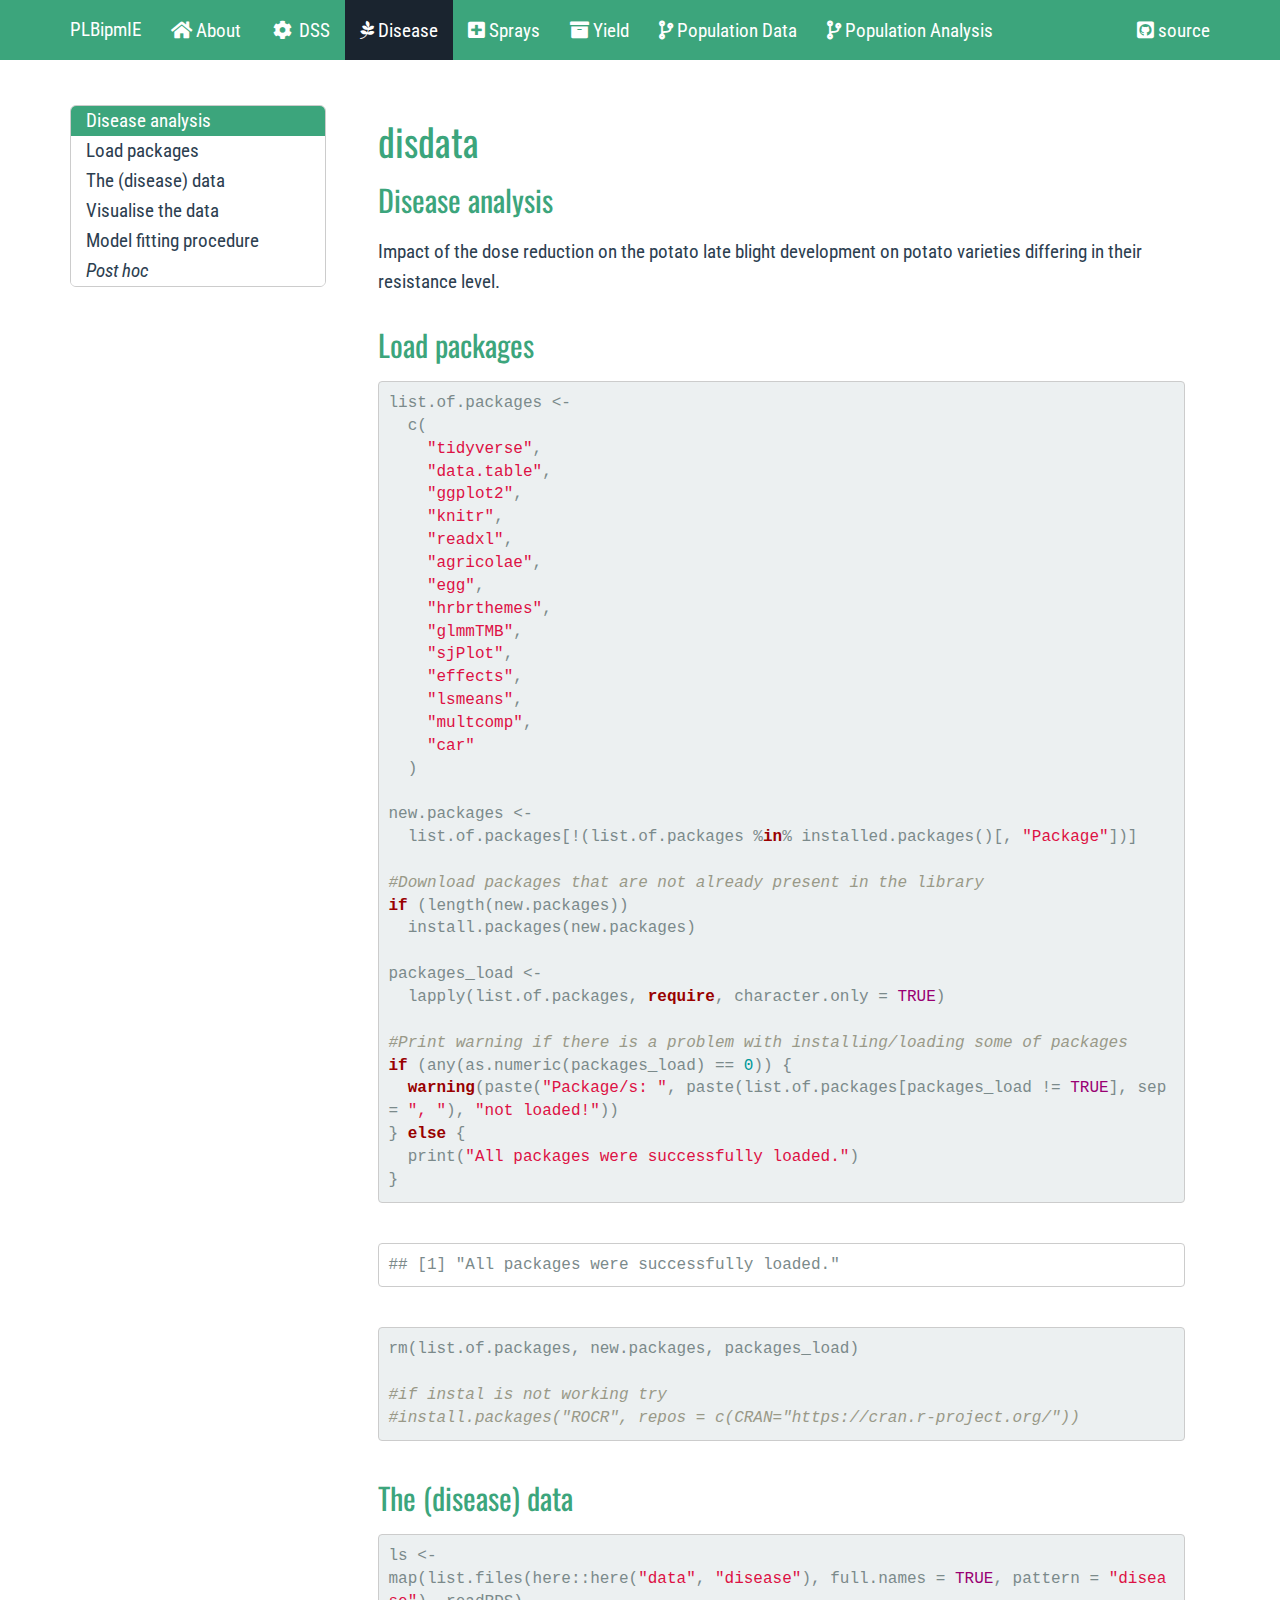
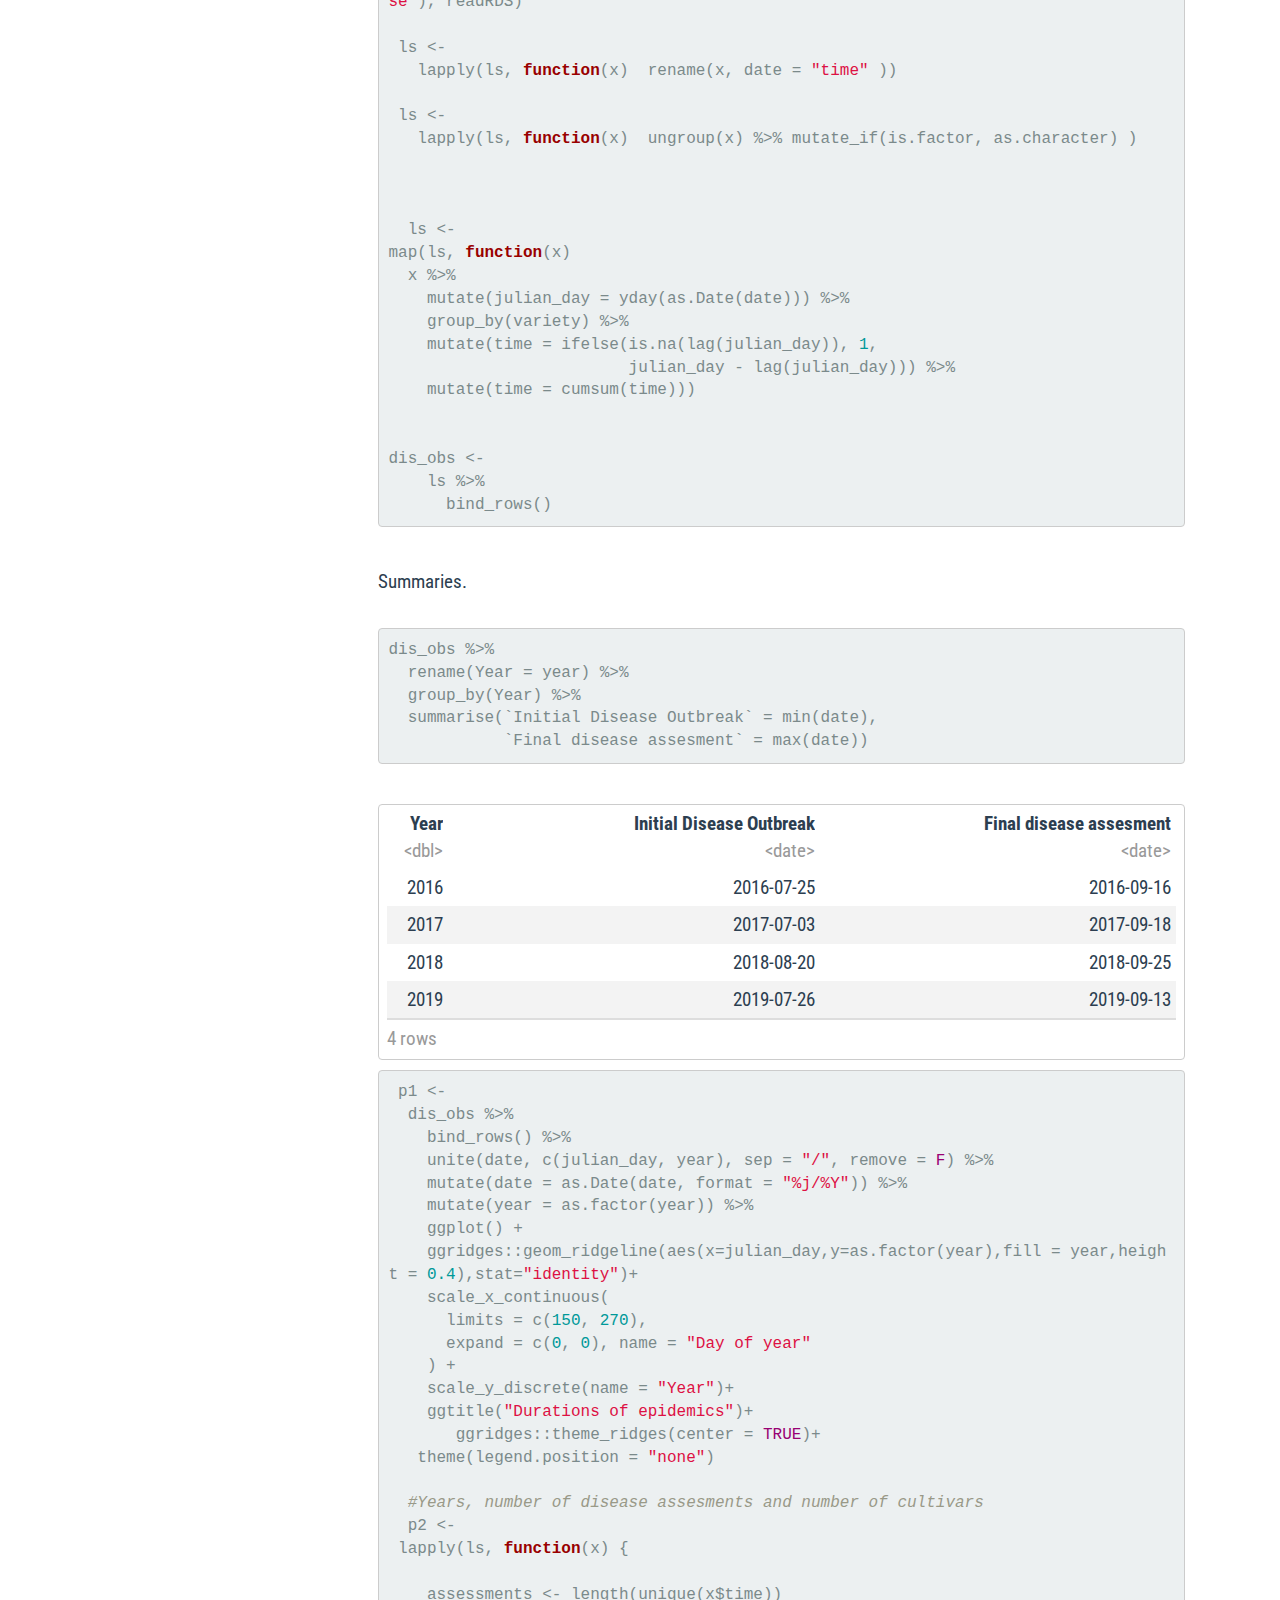
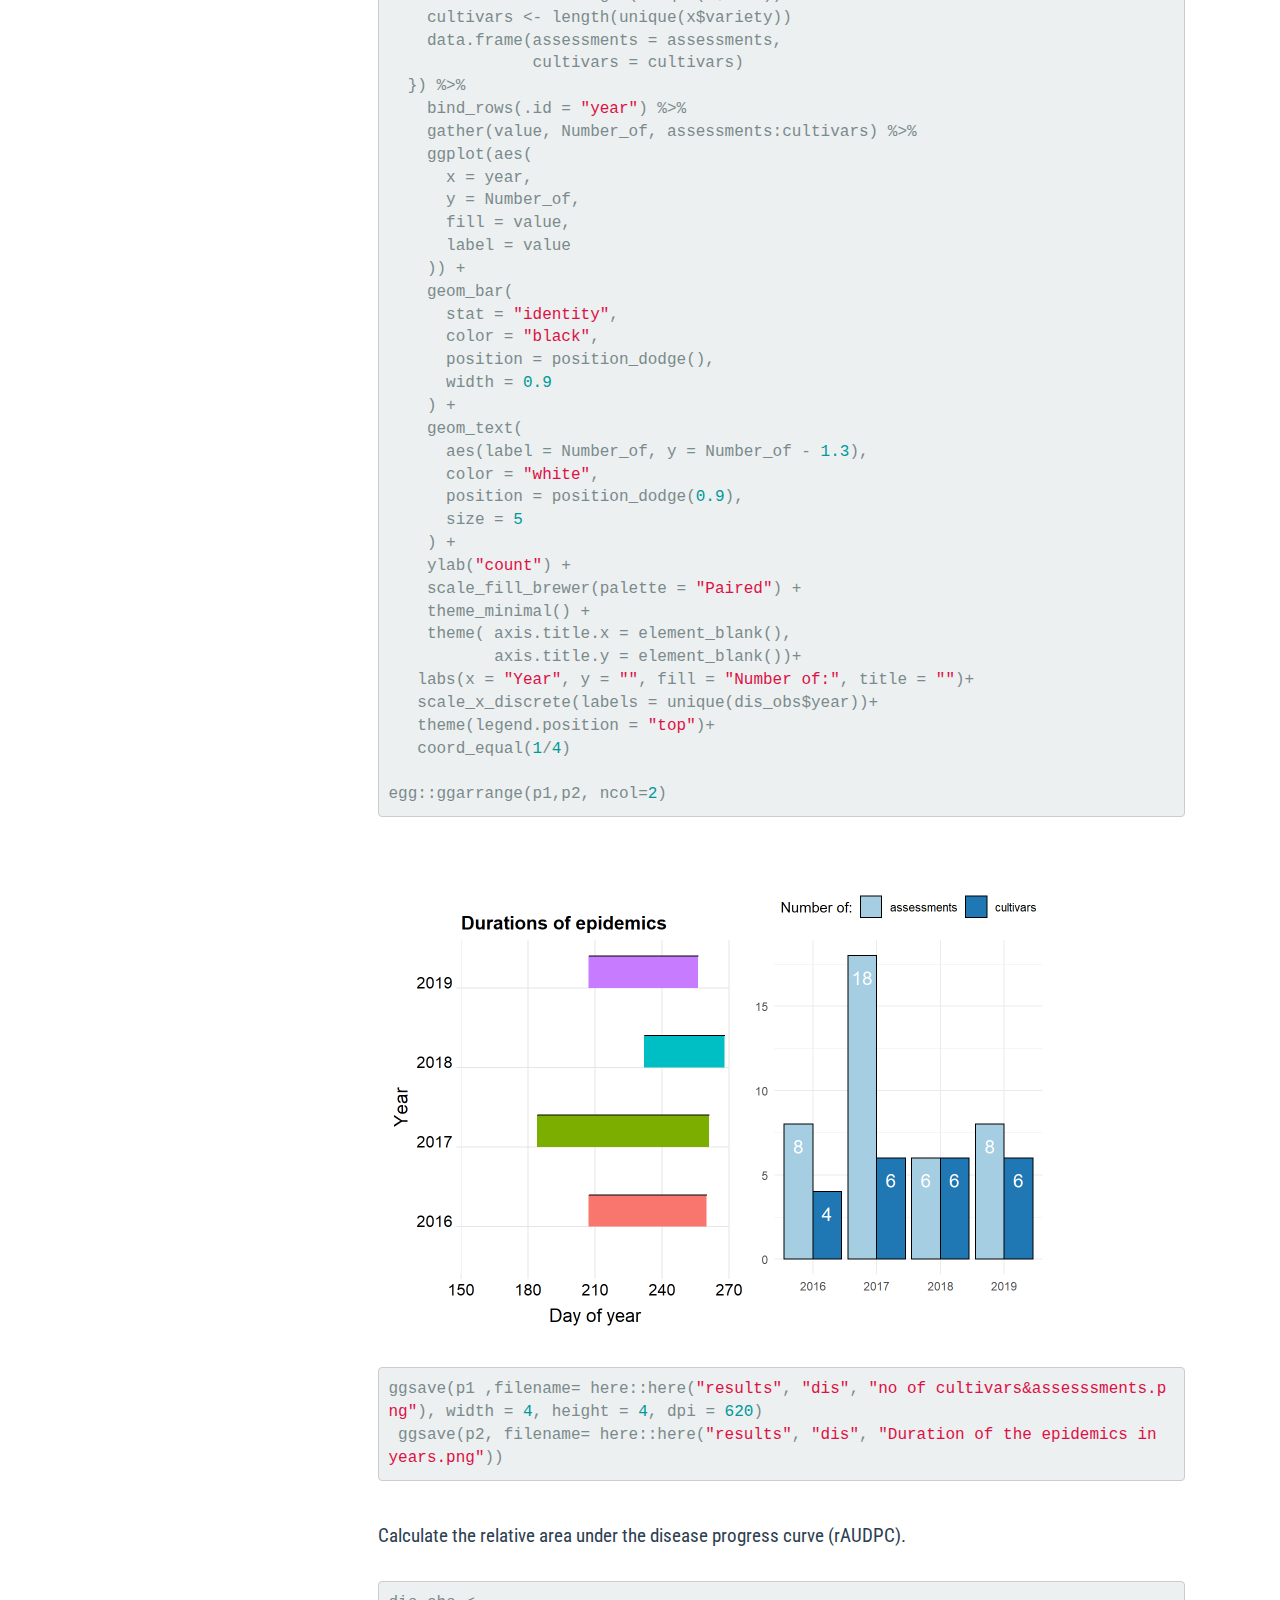
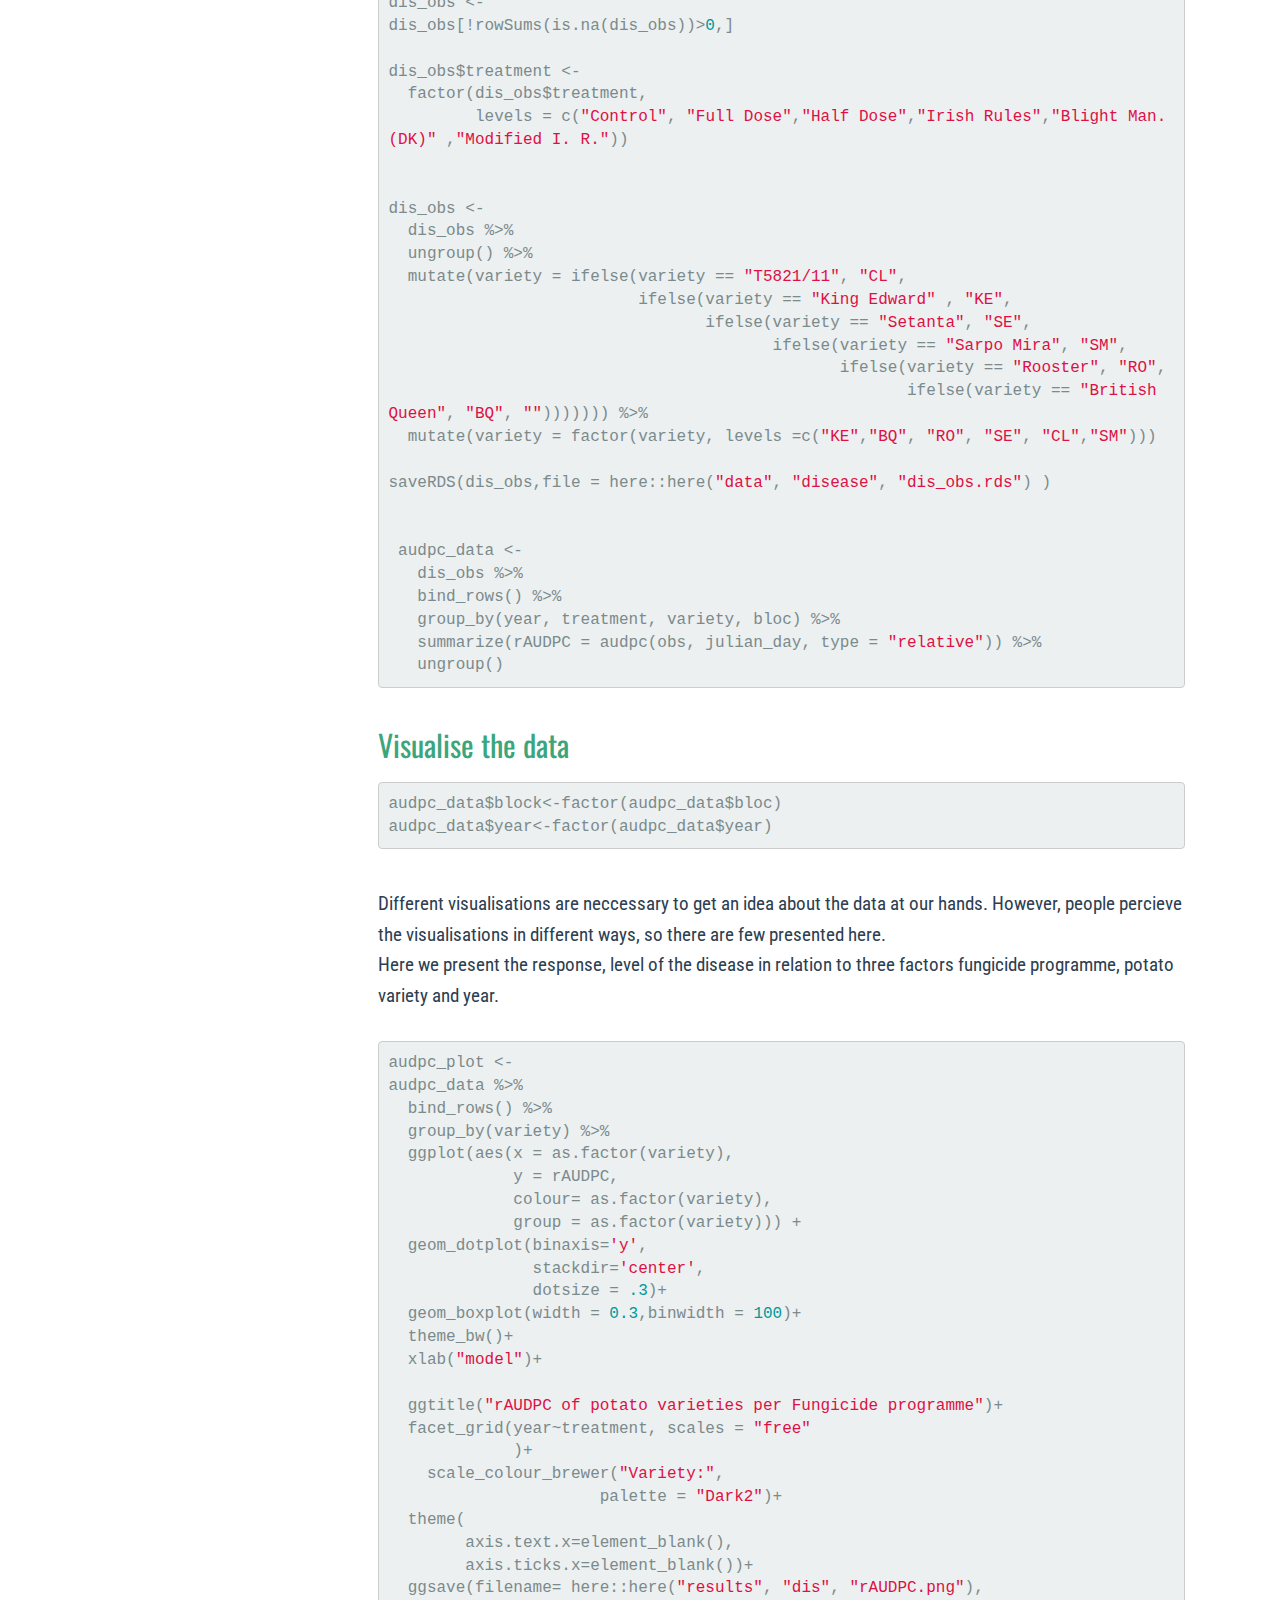
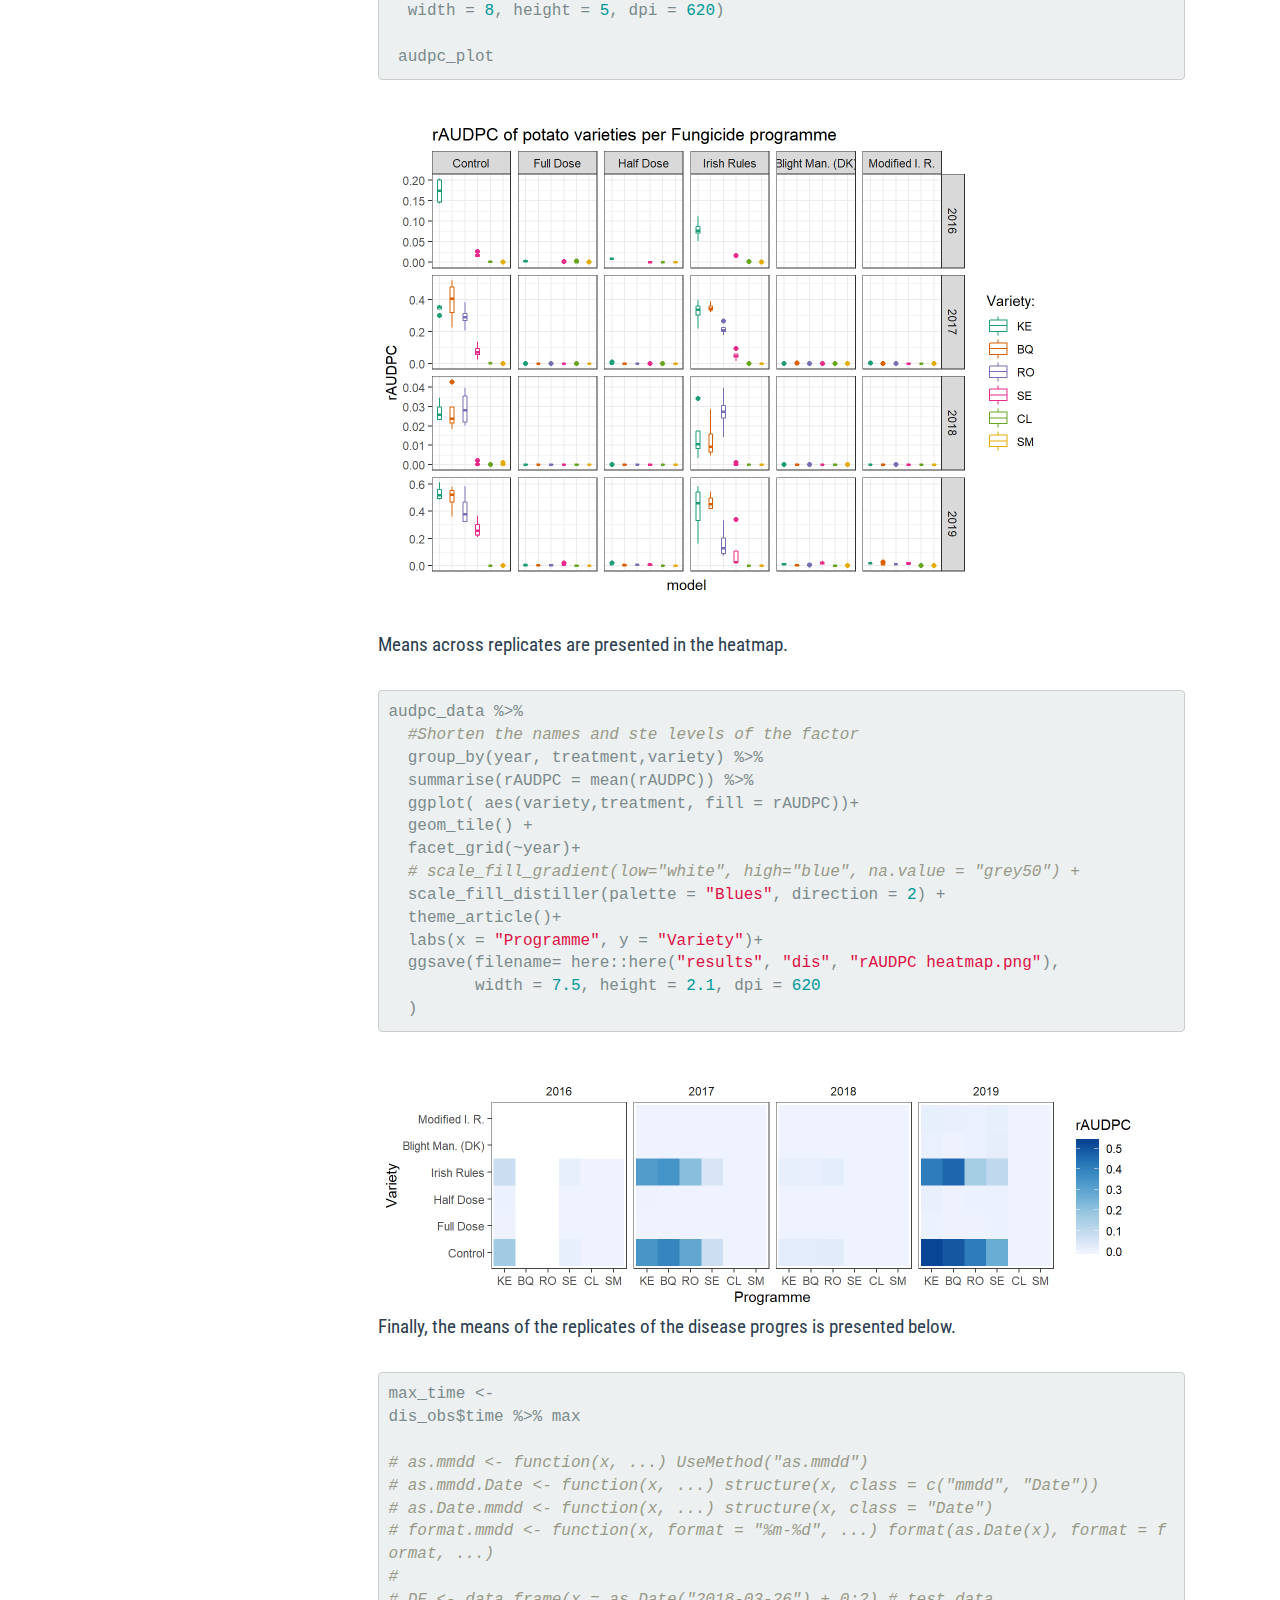
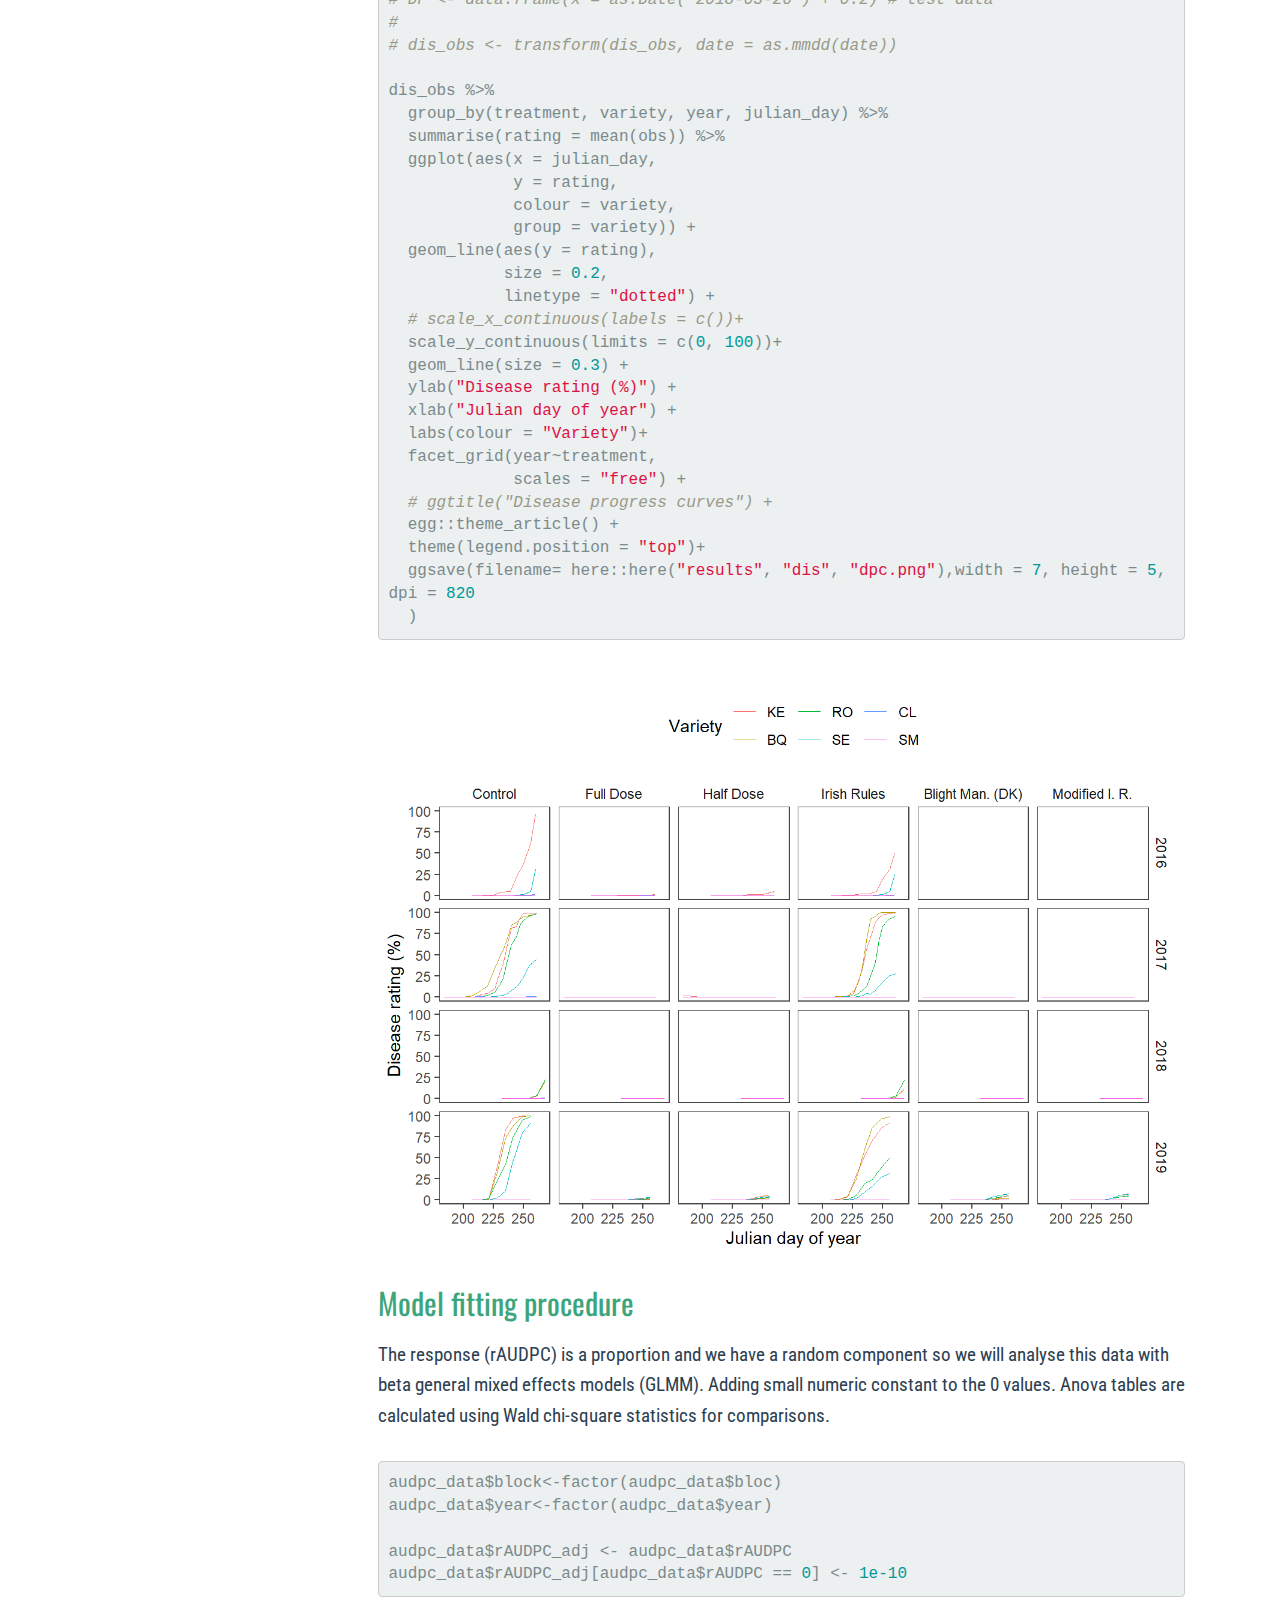
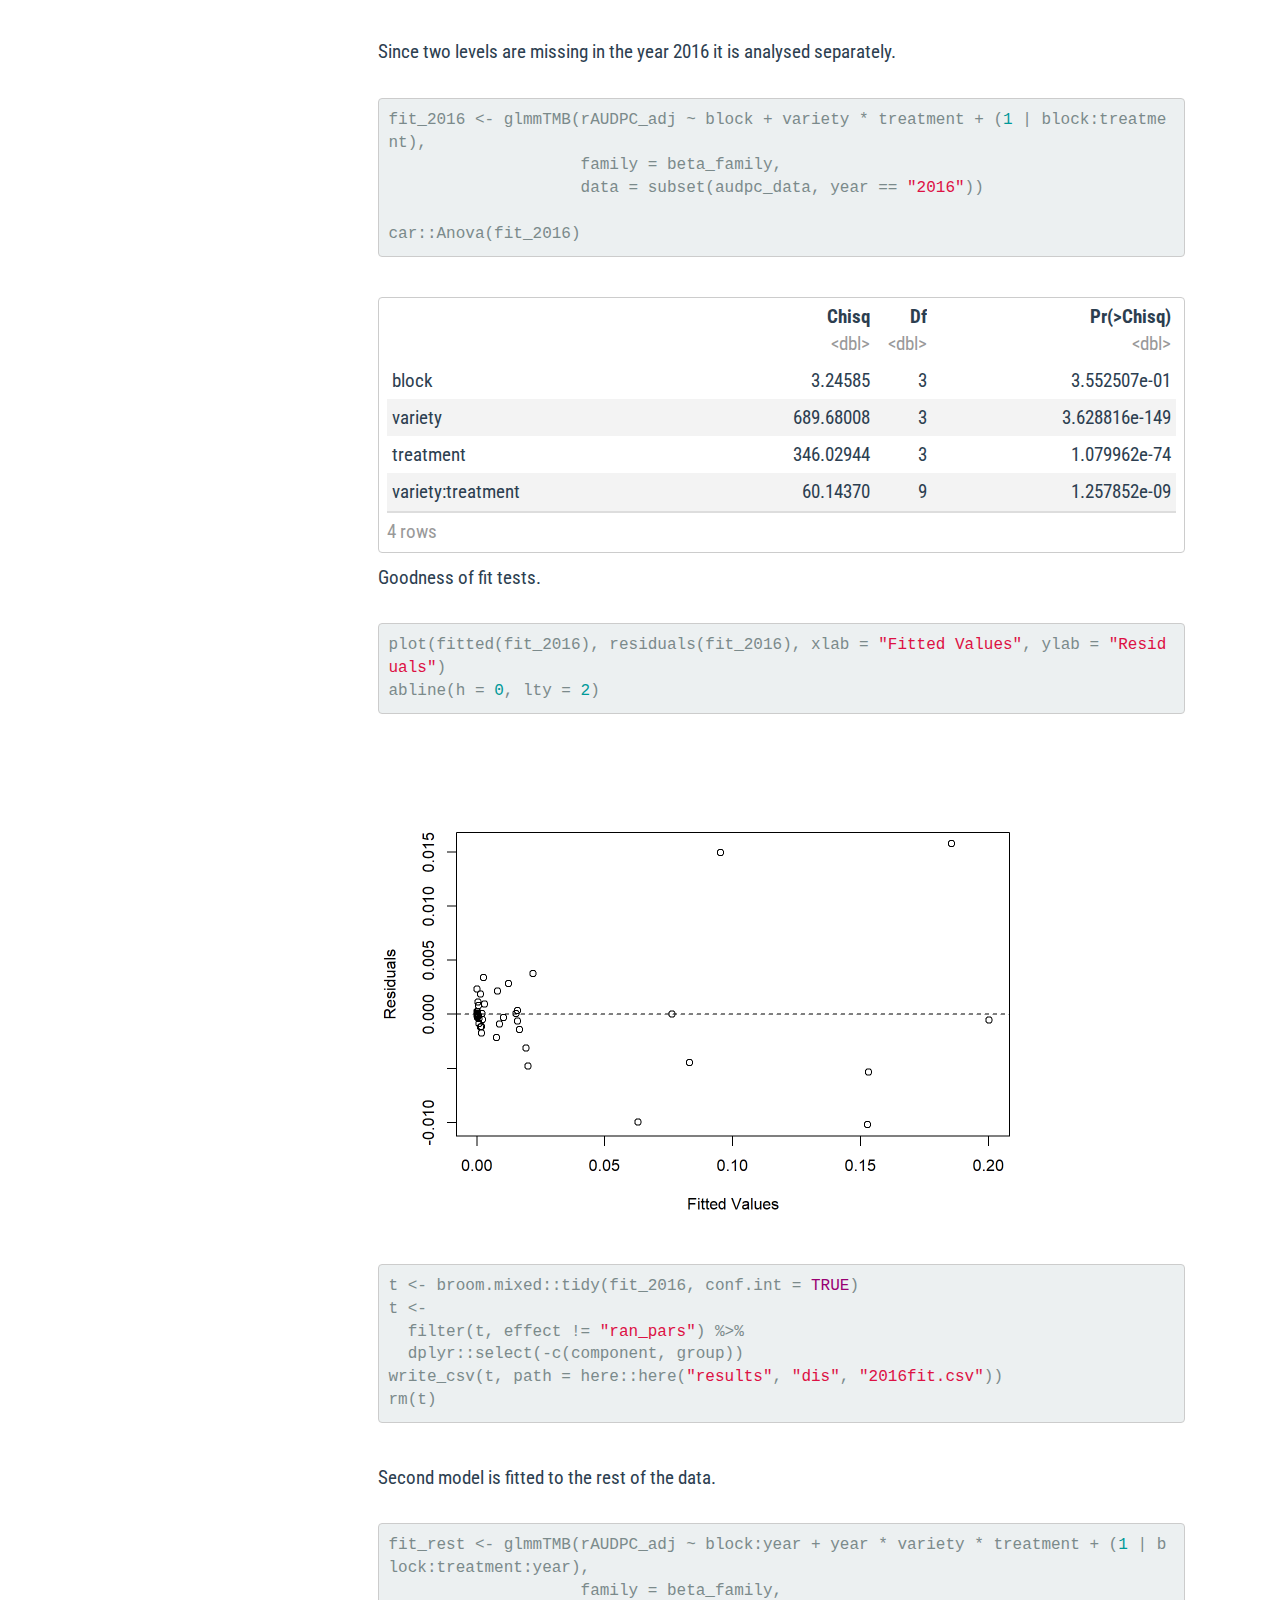
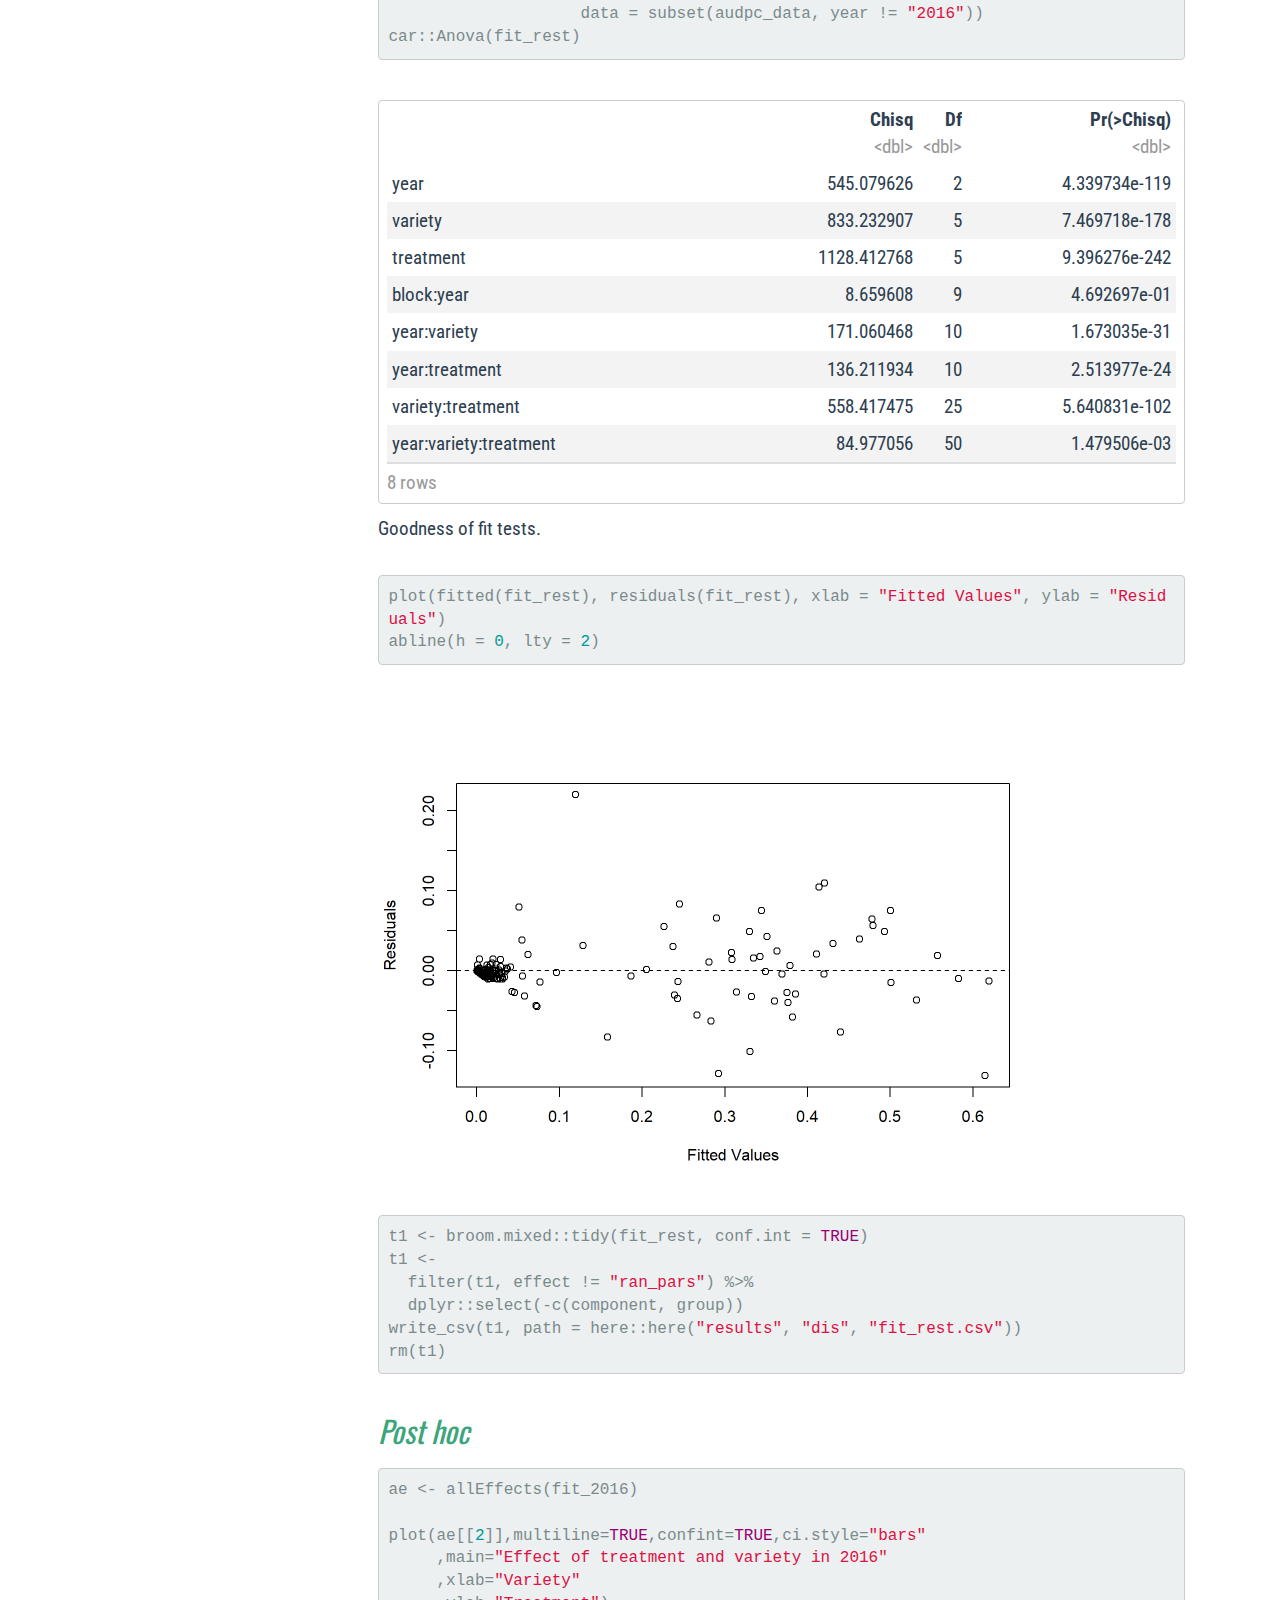
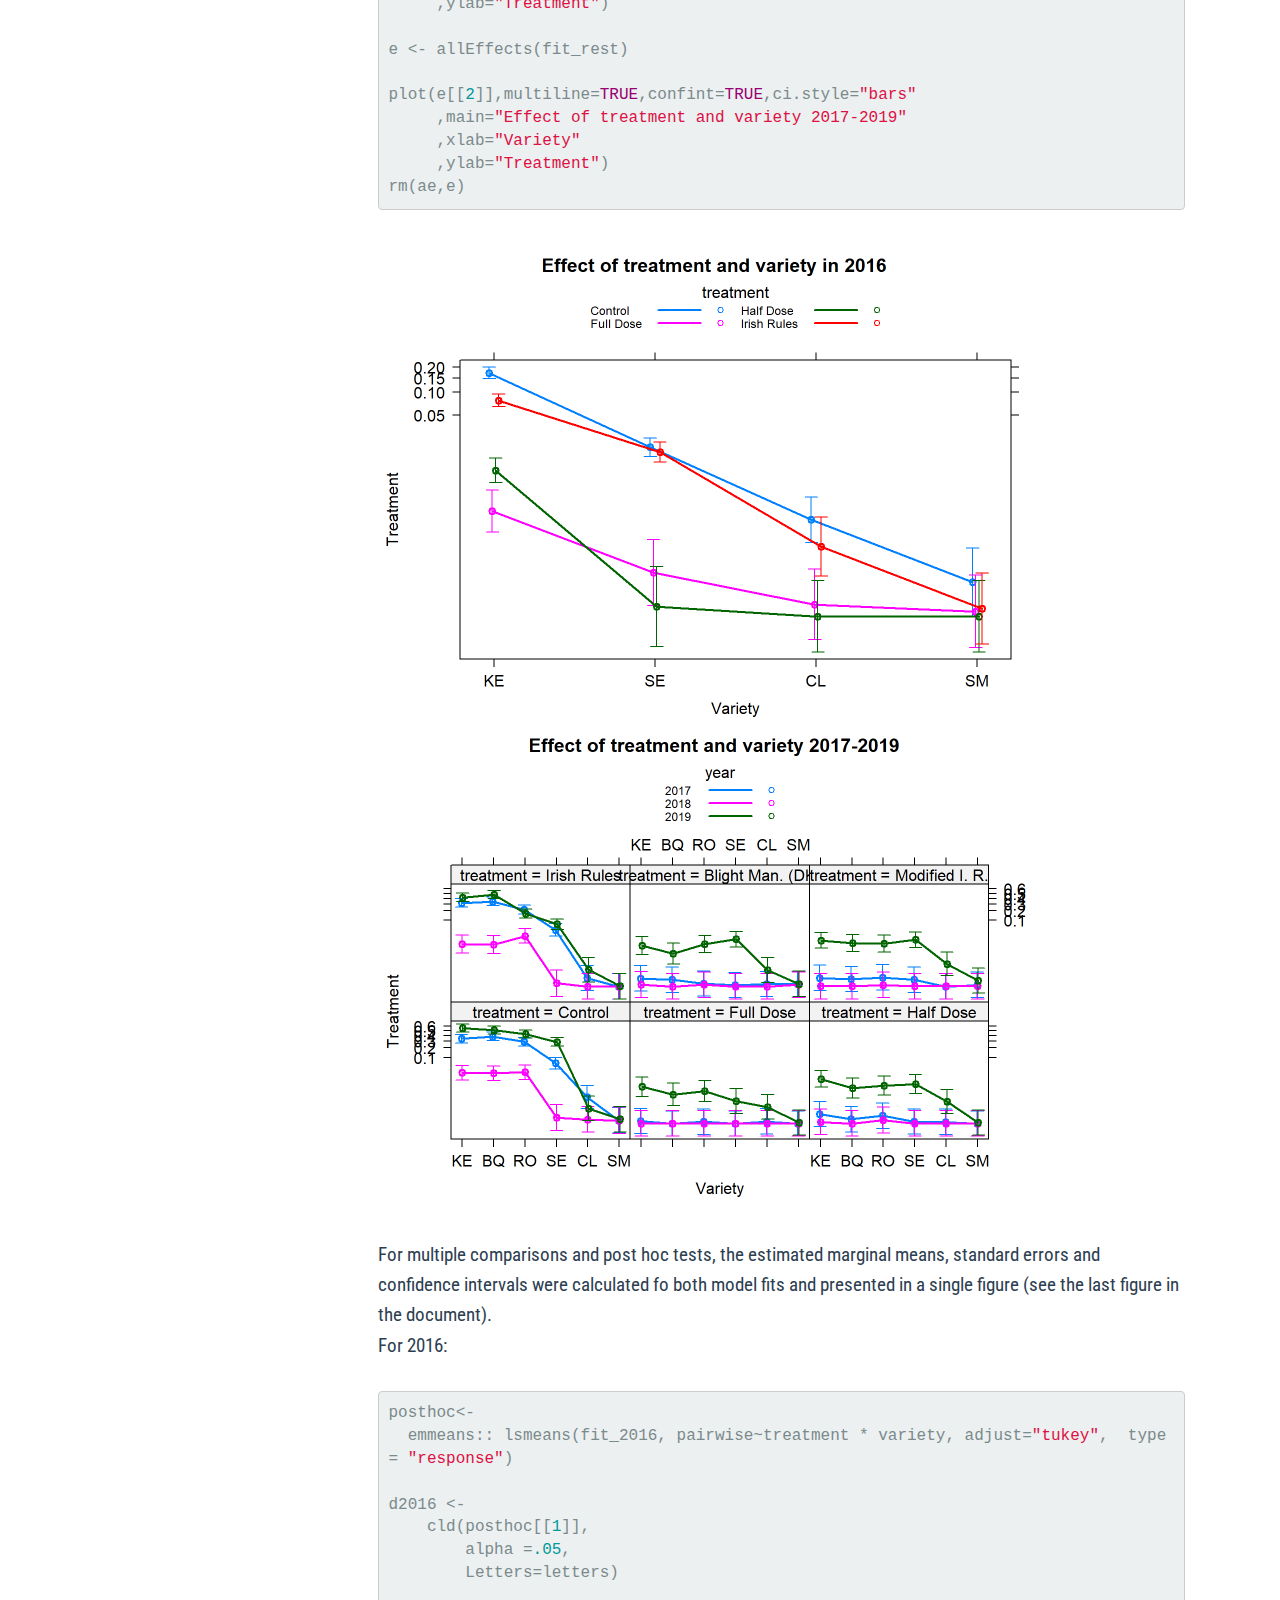
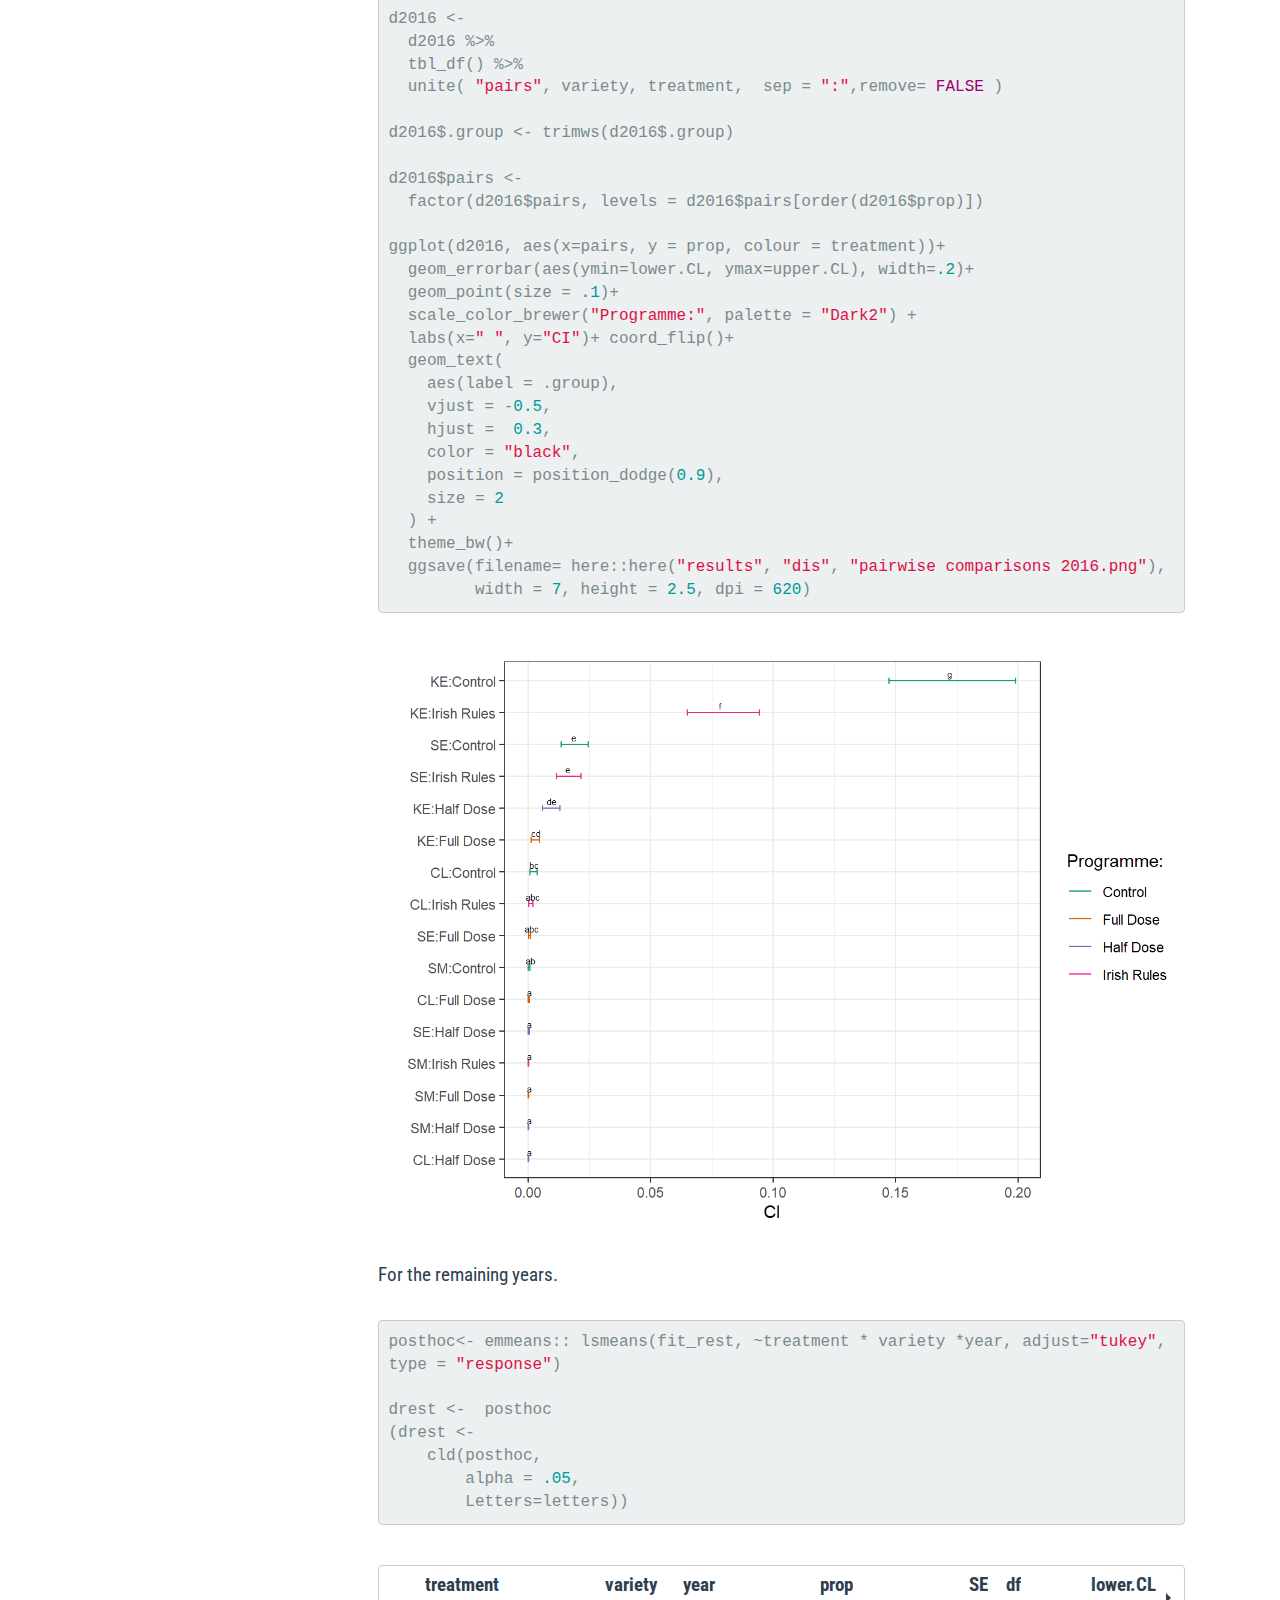
==== docs/disdata.html @ 3b270546 "fixes" ====
<!DOCTYPE html>

<html xmlns="http://www.w3.org/1999/xhtml">

<head>

<meta charset="utf-8" />
<meta http-equiv="Content-Type" content="text/html; charset=utf-8" />
<meta name="generator" content="pandoc" />




<title>disdata.utf8.md</title>

<script src="site_libs/jquery-1.11.3/jquery.min.js"></script>
<meta name="viewport" content="width=device-width, initial-scale=1" />
<link href="site_libs/bootstrap-3.3.5/css/flatly.min.css" rel="stylesheet" />
<script src="site_libs/bootstrap-3.3.5/js/bootstrap.min.js"></script>
<script src="site_libs/bootstrap-3.3.5/shim/html5shiv.min.js"></script>
<script src="site_libs/bootstrap-3.3.5/shim/respond.min.js"></script>
<script src="site_libs/jqueryui-1.11.4/jquery-ui.min.js"></script>
<link href="site_libs/tocify-1.9.1/jquery.tocify.css" rel="stylesheet" />
<script src="site_libs/tocify-1.9.1/jquery.tocify.js"></script>
<script src="site_libs/navigation-1.1/tabsets.js"></script>
<link href="site_libs/highlightjs-9.12.0/default.css" rel="stylesheet" />
<script src="site_libs/highlightjs-9.12.0/highlight.js"></script>
<link href="site_libs/pagedtable-1.1/css/pagedtable.css" rel="stylesheet" />
<script src="site_libs/pagedtable-1.1/js/pagedtable.js"></script>
<link href="site_libs/font-awesome-5.1.0/css/all.css" rel="stylesheet" />
<link href="site_libs/font-awesome-5.1.0/css/v4-shims.css" rel="stylesheet" />

<style type="text/css">code{white-space: pre;}</style>
<style type="text/css">
  pre:not([class]) {
    background-color: white;
  }
</style>
<script type="text/javascript">
if (window.hljs) {
  hljs.configure({languages: []});
  hljs.initHighlightingOnLoad();
  if (document.readyState && document.readyState === "complete") {
    window.setTimeout(function() { hljs.initHighlighting(); }, 0);
  }
}
</script>



<style type="text/css">
h1 {
  font-size: 34px;
}
h1.title {
  font-size: 38px;
}
h2 {
  font-size: 30px;
}
h3 {
  font-size: 24px;
}
h4 {
  font-size: 18px;
}
h5 {
  font-size: 16px;
}
h6 {
  font-size: 12px;
}
.table th:not([align]) {
  text-align: left;
}
</style>

<link rel="stylesheet" href="style.css" type="text/css" />



<style type = "text/css">
.main-container {
  max-width: 940px;
  margin-left: auto;
  margin-right: auto;
}
code {
  color: inherit;
  background-color: rgba(0, 0, 0, 0.04);
}
img {
  max-width:100%;
  height: auto;
}
.tabbed-pane {
  padding-top: 12px;
}
.html-widget {
  margin-bottom: 20px;
}
button.code-folding-btn:focus {
  outline: none;
}
summary {
  display: list-item;
}
</style>


<style type="text/css">
/* padding for bootstrap navbar */
body {
  padding-top: 60px;
  padding-bottom: 40px;
}
/* offset scroll position for anchor links (for fixed navbar)  */
.section h1 {
  padding-top: 65px;
  margin-top: -65px;
}
.section h2 {
  padding-top: 65px;
  margin-top: -65px;
}
.section h3 {
  padding-top: 65px;
  margin-top: -65px;
}
.section h4 {
  padding-top: 65px;
  margin-top: -65px;
}
.section h5 {
  padding-top: 65px;
  margin-top: -65px;
}
.section h6 {
  padding-top: 65px;
  margin-top: -65px;
}
.dropdown-submenu {
  position: relative;
}
.dropdown-submenu>.dropdown-menu {
  top: 0;
  left: 100%;
  margin-top: -6px;
  margin-left: -1px;
  border-radius: 0 6px 6px 6px;
}
.dropdown-submenu:hover>.dropdown-menu {
  display: block;
}
.dropdown-submenu>a:after {
  display: block;
  content: " ";
  float: right;
  width: 0;
  height: 0;
  border-color: transparent;
  border-style: solid;
  border-width: 5px 0 5px 5px;
  border-left-color: #cccccc;
  margin-top: 5px;
  margin-right: -10px;
}
.dropdown-submenu:hover>a:after {
  border-left-color: #ffffff;
}
.dropdown-submenu.pull-left {
  float: none;
}
.dropdown-submenu.pull-left>.dropdown-menu {
  left: -100%;
  margin-left: 10px;
  border-radius: 6px 0 6px 6px;
}
</style>

<script>
// manage active state of menu based on current page
$(document).ready(function () {
  // active menu anchor
  href = window.location.pathname
  href = href.substr(href.lastIndexOf('/') + 1)
  if (href === "")
    href = "index.html";
  var menuAnchor = $('a[href="' + href + '"]');

  // mark it active
  menuAnchor.parent().addClass('active');

  // if it's got a parent navbar menu mark it active as well
  menuAnchor.closest('li.dropdown').addClass('active');
});
</script>

<!-- tabsets -->

<style type="text/css">
.tabset-dropdown > .nav-tabs {
  display: inline-table;
  max-height: 500px;
  min-height: 44px;
  overflow-y: auto;
  background: white;
  border: 1px solid #ddd;
  border-radius: 4px;
}

.tabset-dropdown > .nav-tabs > li.active:before {
  content: "";
  font-family: 'Glyphicons Halflings';
  display: inline-block;
  padding: 10px;
  border-right: 1px solid #ddd;
}

.tabset-dropdown > .nav-tabs.nav-tabs-open > li.active:before {
  content: "&#xe258;";
  border: none;
}

.tabset-dropdown > .nav-tabs.nav-tabs-open:before {
  content: "";
  font-family: 'Glyphicons Halflings';
  display: inline-block;
  padding: 10px;
  border-right: 1px solid #ddd;
}

.tabset-dropdown > .nav-tabs > li.active {
  display: block;
}

.tabset-dropdown > .nav-tabs > li > a,
.tabset-dropdown > .nav-tabs > li > a:focus,
.tabset-dropdown > .nav-tabs > li > a:hover {
  border: none;
  display: inline-block;
  border-radius: 4px;
}

.tabset-dropdown > .nav-tabs.nav-tabs-open > li {
  display: block;
  float: none;
}

.tabset-dropdown > .nav-tabs > li {
  display: none;
}
</style>

<script>
$(document).ready(function () {
  window.buildTabsets("TOC");
});

$(document).ready(function () {
  $('.tabset-dropdown > .nav-tabs > li').click(function () {
    $(this).parent().toggleClass('nav-tabs-open')
  });
});
</script>

<!-- code folding -->



<script>
$(document).ready(function ()  {

    // move toc-ignore selectors from section div to header
    $('div.section.toc-ignore')
        .removeClass('toc-ignore')
        .children('h1,h2,h3,h4,h5').addClass('toc-ignore');

    // establish options
    var options = {
      selectors: "h1,h2,h3",
      theme: "bootstrap3",
      context: '.toc-content',
      hashGenerator: function (text) {
        return text.replace(/[.\\/?&!#<>]/g, '').replace(/\s/g, '_').toLowerCase();
      },
      ignoreSelector: ".toc-ignore",
      scrollTo: 0
    };
    options.showAndHide = false;
    options.smoothScroll = false;

    // tocify
    var toc = $("#TOC").tocify(options).data("toc-tocify");
});
</script>

<style type="text/css">

#TOC {
  margin: 25px 0px 20px 0px;
}
@media (max-width: 768px) {
#TOC {
  position: relative;
  width: 100%;
}
}


.toc-content {
  padding-left: 30px;
  padding-right: 40px;
}

div.main-container {
  max-width: 1200px;
}

div.tocify {
  width: 20%;
  max-width: 260px;
  max-height: 85%;
}

@media (min-width: 768px) and (max-width: 991px) {
  div.tocify {
    width: 25%;
  }
}

@media (max-width: 767px) {
  div.tocify {
    width: 100%;
    max-width: none;
  }
}

.tocify ul, .tocify li {
  line-height: 20px;
}

.tocify-subheader .tocify-item {
  font-size: 0.90em;
}

.tocify .list-group-item {
  border-radius: 0px;
}

.tocify-subheader {
  display: inline;
}
.tocify-subheader .tocify-item {
  font-size: 0.95em;
}

</style>



</head>

<body>


<div class="container-fluid main-container">


<!-- setup 3col/9col grid for toc_float and main content  -->
<div class="row-fluid">
<div class="col-xs-12 col-sm-4 col-md-3">
<div id="TOC" class="tocify">
</div>
</div>

<div class="toc-content col-xs-12 col-sm-8 col-md-9">




<div class="navbar navbar-default  navbar-fixed-top" role="navigation">
  <div class="container">
    <div class="navbar-header">
      <button type="button" class="navbar-toggle collapsed" data-toggle="collapse" data-target="#navbar">
        <span class="icon-bar"></span>
        <span class="icon-bar"></span>
        <span class="icon-bar"></span>
      </button>
      <a class="navbar-brand" href="index.html">PLBipmIE</a>
    </div>
    <div id="navbar" class="navbar-collapse collapse">
      <ul class="nav navbar-nav">
        <li>
  <a href="index.html">
    <span class="fa fa fa fa-home"></span>
     
    About
  </a>
</li>
<li>
  <a href="dss.html">
    <span class="fa fa fa fa fa fa-cog fa-spin fa-fw"></span>
     
    DSS
  </a>
</li>
<li>
  <a href="disdata.html">
    <span class="fa fa fa fa fa fa-pagelines"></span>
     
    Disease
  </a>
</li>
<li>
  <a href="Trt.html">
    <span class="fa fa fa fa fa fa-plus-square"></span>
     
    Sprays
  </a>
</li>
<li>
  <a href="yield.html">
    <span class="fa fa fa fa-archive"></span>
     
    Yield
  </a>
</li>
<li>
  <a href="pop.html">
    <span class="fa fa fa fa-code-fork"></span>
     
    Population Data
  </a>
</li>
<li>
  <a href="pop2.html">
    <span class="fa fa fa fa-code-fork"></span>
     
    Population Analysis
  </a>
</li>
      </ul>
      <ul class="nav navbar-nav navbar-right">
        <li>
  <a href="https://github.com/mladencucak/PLBFieldTrial">
    <span class="fa fa-github-square"></span>
     
    source
  </a>
</li>
      </ul>
    </div><!--/.nav-collapse -->
  </div><!--/.container -->
</div><!--/.navbar -->

<div class="fluid-row" id="header">



<h1 class="title toc-ignore">disdata</h1>

</div>


<div id="disease-analysis" class="section level2">
<h2>Disease analysis</h2>
<p>Impact of the dose reduction on the potato late blight development on potato varieties differing in their resistance level.</p>
</div>
<div id="load-packages" class="section level2">
<h2>Load packages</h2>
<pre class="r"><code>list.of.packages &lt;-
  c(
    &quot;tidyverse&quot;,
    &quot;data.table&quot;,
    &quot;ggplot2&quot;,
    &quot;knitr&quot;,
    &quot;readxl&quot;,
    &quot;agricolae&quot;,
    &quot;egg&quot;,
    &quot;hrbrthemes&quot;,
    &quot;glmmTMB&quot;,
    &quot;sjPlot&quot;,
    &quot;effects&quot;,
    &quot;lsmeans&quot;,
    &quot;multcomp&quot;,
    &quot;car&quot;
  )

new.packages &lt;-
  list.of.packages[!(list.of.packages %in% installed.packages()[, &quot;Package&quot;])]

#Download packages that are not already present in the library
if (length(new.packages))
  install.packages(new.packages)

packages_load &lt;-
  lapply(list.of.packages, require, character.only = TRUE)

#Print warning if there is a problem with installing/loading some of packages
if (any(as.numeric(packages_load) == 0)) {
  warning(paste(&quot;Package/s: &quot;, paste(list.of.packages[packages_load != TRUE], sep = &quot;, &quot;), &quot;not loaded!&quot;))
} else {
  print(&quot;All packages were successfully loaded.&quot;)
}</code></pre>
<pre><code>## [1] &quot;All packages were successfully loaded.&quot;</code></pre>
<pre class="r"><code>rm(list.of.packages, new.packages, packages_load)

#if instal is not working try 
#install.packages(&quot;ROCR&quot;, repos = c(CRAN=&quot;https://cran.r-project.org/&quot;))</code></pre>
</div>
<div id="the-disease-data" class="section level2">
<h2>The (disease) data</h2>
<pre class="r"><code>ls &lt;- 
map(list.files(here::here(&quot;data&quot;, &quot;disease&quot;), full.names = TRUE, pattern = &quot;disease&quot;), readRDS)

 ls &lt;- 
   lapply(ls, function(x)  rename(x, date = &quot;time&quot; ))
 
 ls &lt;- 
   lapply(ls, function(x)  ungroup(x) %&gt;% mutate_if(is.factor, as.character) )
 
 

  ls &lt;-
map(ls, function(x)
  x %&gt;% 
    mutate(julian_day = yday(as.Date(date))) %&gt;% 
    group_by(variety) %&gt;% 
    mutate(time = ifelse(is.na(lag(julian_day)), 1,
                         julian_day - lag(julian_day))) %&gt;%
    mutate(time = cumsum(time))) 

   
dis_obs &lt;- 
    ls %&gt;%   
      bind_rows()</code></pre>
<p>Summaries.</p>
<pre class="r"><code>dis_obs %&gt;% 
  rename(Year = year) %&gt;% 
  group_by(Year) %&gt;% 
  summarise(`Initial Disease Outbreak` = min(date),
            `Final disease assesment` = max(date))</code></pre>
<div data-pagedtable="false">
<script data-pagedtable-source type="application/json">
{"columns":[{"label":["Year"],"name":[1],"type":["dbl"],"align":["right"]},{"label":["Initial Disease Outbreak"],"name":[2],"type":["date"],"align":["right"]},{"label":["Final disease assesment"],"name":[3],"type":["date"],"align":["right"]}],"data":[{"1":"2016","2":"2016-07-25","3":"2016-09-16"},{"1":"2017","2":"2017-07-03","3":"2017-09-18"},{"1":"2018","2":"2018-08-20","3":"2018-09-25"},{"1":"2019","2":"2019-07-26","3":"2019-09-13"}],"options":{"columns":{"min":{},"max":[10]},"rows":{"min":[10],"max":[10]},"pages":{}}}
  </script>
</div>
<pre class="r"><code> p1 &lt;-  
  dis_obs %&gt;% 
    bind_rows() %&gt;% 
    unite(date, c(julian_day, year), sep = &quot;/&quot;, remove = F) %&gt;% 
    mutate(date = as.Date(date, format = &quot;%j/%Y&quot;)) %&gt;% 
    mutate(year = as.factor(year)) %&gt;% 
    ggplot() + 
    ggridges::geom_ridgeline(aes(x=julian_day,y=as.factor(year),fill = year,height = 0.4),stat=&quot;identity&quot;)+
    scale_x_continuous(
      limits = c(150, 270),
      expand = c(0, 0), name = &quot;Day of year&quot;
    ) +
    scale_y_discrete(name = &quot;Year&quot;)+
    ggtitle(&quot;Durations of epidemics&quot;)+
       ggridges::theme_ridges(center = TRUE)+
   theme(legend.position = &quot;none&quot;)
  
  #Years, number of disease assesments and number of cultivars
  p2 &lt;-  
 lapply(ls, function(x) {

    assessments &lt;- length(unique(x$time))
    cultivars &lt;- length(unique(x$variety))
    data.frame(assessments = assessments,
               cultivars = cultivars)
  }) %&gt;% 
    bind_rows(.id = &quot;year&quot;) %&gt;%
    gather(value, Number_of, assessments:cultivars) %&gt;%
    ggplot(aes(
      x = year,
      y = Number_of,
      fill = value,
      label = value
    )) +
    geom_bar(
      stat = &quot;identity&quot;,
      color = &quot;black&quot;,
      position = position_dodge(),
      width = 0.9
    ) +
    geom_text(
      aes(label = Number_of, y = Number_of - 1.3),
      color = &quot;white&quot;,
      position = position_dodge(0.9),
      size = 5
    ) +
    ylab(&quot;count&quot;) +
    scale_fill_brewer(palette = &quot;Paired&quot;) +
    theme_minimal() +
    theme( axis.title.x = element_blank(),
           axis.title.y = element_blank())+
   labs(x = &quot;Year&quot;, y = &quot;&quot;, fill = &quot;Number of:&quot;, title = &quot;&quot;)+ 
   scale_x_discrete(labels = unique(dis_obs$year))+
   theme(legend.position = &quot;top&quot;)+
   coord_equal(1/4)
  
egg::ggarrange(p1,p2, ncol=2)</code></pre>
<p><img src="disdata_files/figure-html/init_summary-1.png" width="672" /></p>
<pre class="r"><code>ggsave(p1 ,filename= here::here(&quot;results&quot;, &quot;dis&quot;, &quot;no of cultivars&amp;assesssments.png&quot;), width = 4, height = 4, dpi = 620)
 ggsave(p2, filename= here::here(&quot;results&quot;, &quot;dis&quot;, &quot;Duration of the epidemics in years.png&quot;))</code></pre>
<p>Calculate the relative area under the disease progress curve (rAUDPC).</p>
<pre class="r"><code>dis_obs &lt;- 
dis_obs[!rowSums(is.na(dis_obs))&gt;0,]

dis_obs$treatment &lt;- 
  factor(dis_obs$treatment, 
         levels = c(&quot;Control&quot;, &quot;Full Dose&quot;,&quot;Half Dose&quot;,&quot;Irish Rules&quot;,&quot;Blight Man. (DK)&quot; ,&quot;Modified I. R.&quot;))


dis_obs &lt;-  
  dis_obs %&gt;% 
  ungroup() %&gt;% 
  mutate(variety = ifelse(variety == &quot;T5821/11&quot;, &quot;CL&quot;,
                          ifelse(variety == &quot;King Edward&quot; , &quot;KE&quot;,
                                 ifelse(variety == &quot;Setanta&quot;, &quot;SE&quot;,
                                        ifelse(variety == &quot;Sarpo Mira&quot;, &quot;SM&quot;,
                                               ifelse(variety == &quot;Rooster&quot;, &quot;RO&quot;,
                                                      ifelse(variety == &quot;British Queen&quot;, &quot;BQ&quot;, &quot;&quot;))))))) %&gt;% 
  mutate(variety = factor(variety, levels =c(&quot;KE&quot;,&quot;BQ&quot;, &quot;RO&quot;, &quot;SE&quot;, &quot;CL&quot;,&quot;SM&quot;)))

saveRDS(dis_obs,file = here::here(&quot;data&quot;, &quot;disease&quot;, &quot;dis_obs.rds&quot;) )


 audpc_data &lt;-
   dis_obs %&gt;%
   bind_rows() %&gt;%
   group_by(year, treatment, variety, bloc) %&gt;% 
   summarize(rAUDPC = audpc(obs, julian_day, type = &quot;relative&quot;)) %&gt;% 
   ungroup()</code></pre>
</div>
<div id="visualise-the-data" class="section level2">
<h2>Visualise the data</h2>
<pre class="r"><code>audpc_data$block&lt;-factor(audpc_data$bloc)
audpc_data$year&lt;-factor(audpc_data$year)</code></pre>
<p>Different visualisations are neccessary to get an idea about the data at our hands. However, people percieve the visualisations in different ways, so there are few presented here.<br />
Here we present the response, level of the disease in relation to three factors fungicide programme, potato variety and year.</p>
<pre class="r"><code>audpc_plot &lt;- 
audpc_data %&gt;% 
  bind_rows() %&gt;% 
  group_by(variety) %&gt;% 
  ggplot(aes(x = as.factor(variety),
             y = rAUDPC,
             colour= as.factor(variety),
             group = as.factor(variety))) +
  geom_dotplot(binaxis=&#39;y&#39;, 
               stackdir=&#39;center&#39;, 
               dotsize = .3)+
  geom_boxplot(width = 0.3,binwidth = 100)+
  theme_bw()+
  xlab(&quot;model&quot;)+
  
  ggtitle(&quot;rAUDPC of potato varieties per Fungicide programme&quot;)+
  facet_grid(year~treatment, scales = &quot;free&quot;
             )+
    scale_colour_brewer(&quot;Variety:&quot;,
                      palette = &quot;Dark2&quot;)+
  theme(
        axis.text.x=element_blank(),
        axis.ticks.x=element_blank())+
  ggsave(filename= here::here(&quot;results&quot;, &quot;dis&quot;, &quot;rAUDPC.png&quot;),
  width = 8, height = 5, dpi = 620)

 audpc_plot</code></pre>
<p><img src="disdata_files/figure-html/boxplot_raudpc-1.png" width="672" /></p>
<p>Means across replicates are presented in the heatmap.</p>
<pre class="r"><code>audpc_data %&gt;% 
  #Shorten the names and ste levels of the factor 
  group_by(year, treatment,variety) %&gt;% 
  summarise(rAUDPC = mean(rAUDPC)) %&gt;% 
  ggplot( aes(variety,treatment, fill = rAUDPC))+
  geom_tile() +
  facet_grid(~year)+
  # scale_fill_gradient(low=&quot;white&quot;, high=&quot;blue&quot;, na.value = &quot;grey50&quot;) +
  scale_fill_distiller(palette = &quot;Blues&quot;, direction = 2) +
  theme_article()+
  labs(x = &quot;Programme&quot;, y = &quot;Variety&quot;)+
  ggsave(filename= here::here(&quot;results&quot;, &quot;dis&quot;, &quot;rAUDPC heatmap.png&quot;),
         width = 7.5, height = 2.1, dpi = 620
  )</code></pre>
<p><img src="disdata_files/figure-html/raudpc_heatmap-1.png" width="768" /> Finally, the means of the replicates of the disease progres is presented below.</p>
<pre class="r"><code>max_time &lt;- 
dis_obs$time %&gt;% max

# as.mmdd &lt;- function(x, ...) UseMethod(&quot;as.mmdd&quot;)
# as.mmdd.Date &lt;- function(x, ...) structure(x, class = c(&quot;mmdd&quot;, &quot;Date&quot;))
# as.Date.mmdd &lt;- function(x, ...) structure(x, class = &quot;Date&quot;)
# format.mmdd &lt;- function(x, format = &quot;%m-%d&quot;, ...) format(as.Date(x), format = format, ...)
# 
# DF &lt;- data.frame(x = as.Date(&quot;2018-03-26&quot;) + 0:2) # test data
# 
# dis_obs &lt;- transform(dis_obs, date = as.mmdd(date))

dis_obs %&gt;% 
  group_by(treatment, variety, year, julian_day) %&gt;%
  summarise(rating = mean(obs)) %&gt;% 
  ggplot(aes(x = julian_day,
             y = rating,
             colour = variety,
             group = variety)) +
  geom_line(aes(y = rating),
            size = 0.2,
            linetype = &quot;dotted&quot;) +
  # scale_x_continuous(labels = c())+
  scale_y_continuous(limits = c(0, 100))+
  geom_line(size = 0.3) +
  ylab(&quot;Disease rating (%)&quot;) +
  xlab(&quot;Julian day of year&quot;) +
  labs(colour = &quot;Variety&quot;)+
  facet_grid(year~treatment,
             scales = &quot;free&quot;) +
  # ggtitle(&quot;Disease progress curves&quot;) +
  egg::theme_article() +
  theme(legend.position = &quot;top&quot;)+
  ggsave(filename= here::here(&quot;results&quot;, &quot;dis&quot;, &quot;dpc.png&quot;),width = 7, height = 5, dpi = 820
  )</code></pre>
<p><img src="disdata_files/figure-html/dpc-1.png" width="100%" /></p>
</div>
<div id="model-fitting-procedure" class="section level2">
<h2>Model fitting procedure</h2>
<p>The response (rAUDPC) is a proportion and we have a random component so we will analyse this data with beta general mixed effects models (GLMM). Adding small numeric constant to the 0 values. Anova tables are calculated using Wald chi-square statistics for comparisons.</p>
<pre class="r"><code>audpc_data$block&lt;-factor(audpc_data$bloc)
audpc_data$year&lt;-factor(audpc_data$year)

audpc_data$rAUDPC_adj &lt;- audpc_data$rAUDPC
audpc_data$rAUDPC_adj[audpc_data$rAUDPC == 0] &lt;- 1e-10</code></pre>
<p>Since two levels are missing in the year 2016 it is analysed separately.</p>
<pre class="r"><code>fit_2016 &lt;- glmmTMB(rAUDPC_adj ~ block + variety * treatment + (1 | block:treatment),
                    family = beta_family,
                    data = subset(audpc_data, year == &quot;2016&quot;))

car::Anova(fit_2016)</code></pre>
<div data-pagedtable="false">
<script data-pagedtable-source type="application/json">
{"columns":[{"label":[""],"name":["_rn_"],"type":[""],"align":["left"]},{"label":["Chisq"],"name":[1],"type":["dbl"],"align":["right"]},{"label":["Df"],"name":[2],"type":["dbl"],"align":["right"]},{"label":["Pr(>Chisq)"],"name":[3],"type":["dbl"],"align":["right"]}],"data":[{"1":"3.24585","2":"3","3":"3.552507e-01","_rn_":"block"},{"1":"689.68008","2":"3","3":"3.628816e-149","_rn_":"variety"},{"1":"346.02944","2":"3","3":"1.079962e-74","_rn_":"treatment"},{"1":"60.14370","2":"9","3":"1.257852e-09","_rn_":"variety:treatment"}],"options":{"columns":{"min":{},"max":[10]},"rows":{"min":[10],"max":[10]},"pages":{}}}
  </script>
</div>
<p>Goodness of fit tests.</p>
<pre class="r"><code>plot(fitted(fit_2016), residuals(fit_2016), xlab = &quot;Fitted Values&quot;, ylab = &quot;Residuals&quot;)
abline(h = 0, lty = 2)</code></pre>
<p><img src="disdata_files/figure-html/unnamed-chunk-4-1.png" width="672" /></p>
<pre class="r"><code>t &lt;- broom.mixed::tidy(fit_2016, conf.int = TRUE)
t &lt;-  
  filter(t, effect != &quot;ran_pars&quot;) %&gt;% 
  dplyr::select(-c(component, group))
write_csv(t, path = here::here(&quot;results&quot;, &quot;dis&quot;, &quot;2016fit.csv&quot;))
rm(t)</code></pre>
<p>Second model is fitted to the rest of the data.</p>
<pre class="r"><code>fit_rest &lt;- glmmTMB(rAUDPC_adj ~ block:year + year * variety * treatment + (1 | block:treatment:year),
                    family = beta_family,
                    data = subset(audpc_data, year != &quot;2016&quot;))
car::Anova(fit_rest)</code></pre>
<div data-pagedtable="false">
<script data-pagedtable-source type="application/json">
{"columns":[{"label":[""],"name":["_rn_"],"type":[""],"align":["left"]},{"label":["Chisq"],"name":[1],"type":["dbl"],"align":["right"]},{"label":["Df"],"name":[2],"type":["dbl"],"align":["right"]},{"label":["Pr(>Chisq)"],"name":[3],"type":["dbl"],"align":["right"]}],"data":[{"1":"545.079626","2":"2","3":"4.339734e-119","_rn_":"year"},{"1":"833.232907","2":"5","3":"7.469718e-178","_rn_":"variety"},{"1":"1128.412768","2":"5","3":"9.396276e-242","_rn_":"treatment"},{"1":"8.659608","2":"9","3":"4.692697e-01","_rn_":"block:year"},{"1":"171.060468","2":"10","3":"1.673035e-31","_rn_":"year:variety"},{"1":"136.211934","2":"10","3":"2.513977e-24","_rn_":"year:treatment"},{"1":"558.417475","2":"25","3":"5.640831e-102","_rn_":"variety:treatment"},{"1":"84.977056","2":"50","3":"1.479506e-03","_rn_":"year:variety:treatment"}],"options":{"columns":{"min":{},"max":[10]},"rows":{"min":[10],"max":[10]},"pages":{}}}
  </script>
</div>
<p>Goodness of fit tests.</p>
<pre class="r"><code>plot(fitted(fit_rest), residuals(fit_rest), xlab = &quot;Fitted Values&quot;, ylab = &quot;Residuals&quot;)
abline(h = 0, lty = 2)</code></pre>
<p><img src="disdata_files/figure-html/unnamed-chunk-7-1.png" width="672" /></p>
<pre class="r"><code>t1 &lt;- broom.mixed::tidy(fit_rest, conf.int = TRUE)
t1 &lt;-  
  filter(t1, effect != &quot;ran_pars&quot;) %&gt;% 
  dplyr::select(-c(component, group))
write_csv(t1, path = here::here(&quot;results&quot;, &quot;dis&quot;, &quot;fit_rest.csv&quot;))
rm(t1)</code></pre>
</div>
<div id="post-hoc" class="section level2">
<h2><em>Post hoc</em></h2>
<pre class="r"><code>ae &lt;- allEffects(fit_2016)

plot(ae[[2]],multiline=TRUE,confint=TRUE,ci.style=&quot;bars&quot;
     ,main=&quot;Effect of treatment and variety in 2016&quot;
     ,xlab=&quot;Variety&quot;
     ,ylab=&quot;Treatment&quot;)

e &lt;- allEffects(fit_rest)

plot(e[[2]],multiline=TRUE,confint=TRUE,ci.style=&quot;bars&quot;
     ,main=&quot;Effect of treatment and variety 2017-2019&quot;
     ,xlab=&quot;Variety&quot;
     ,ylab=&quot;Treatment&quot;)
rm(ae,e)</code></pre>
<p><img src="disdata_files/figure-html/effects-1.png" width="672" /><img src="disdata_files/figure-html/effects-2.png" width="672" /></p>
<p>For multiple comparisons and post hoc tests, the estimated marginal means, standard errors and confidence intervals were calculated fo both model fits and presented in a single figure (see the last figure in the document).<br />
For 2016:</p>
<pre class="r"><code>posthoc&lt;- 
  emmeans:: lsmeans(fit_2016, pairwise~treatment * variety, adjust=&quot;tukey&quot;,  type = &quot;response&quot;)

d2016 &lt;- 
    cld(posthoc[[1]], 
        alpha =.05,
        Letters=letters)

d2016 &lt;- 
  d2016 %&gt;% 
  tbl_df() %&gt;% 
  unite( &quot;pairs&quot;, variety, treatment,  sep = &quot;:&quot;,remove= FALSE )

d2016$.group &lt;- trimws(d2016$.group)

d2016$pairs &lt;- 
  factor(d2016$pairs, levels = d2016$pairs[order(d2016$prop)])

ggplot(d2016, aes(x=pairs, y = prop, colour = treatment))+
  geom_errorbar(aes(ymin=lower.CL, ymax=upper.CL), width=.2)+
  geom_point(size = .1)+
  scale_color_brewer(&quot;Programme:&quot;, palette = &quot;Dark2&quot;) +
  labs(x=&quot; &quot;, y=&quot;CI&quot;)+ coord_flip()+
  geom_text(
    aes(label = .group),
    vjust = -0.5,
    hjust =  0.3,
    color = &quot;black&quot;,
    position = position_dodge(0.9),
    size = 2
  ) +
  theme_bw()+
  ggsave(filename= here::here(&quot;results&quot;, &quot;dis&quot;, &quot;pairwise comparisons 2016.png&quot;), 
         width = 7, height = 2.5, dpi = 620)</code></pre>
<p><img src="disdata_files/figure-html/comparisons_2016-1.png" width="100%" height="3" /></p>
<p>For the remaining years.</p>
<pre class="r"><code>posthoc&lt;- emmeans:: lsmeans(fit_rest, ~treatment * variety *year, adjust=&quot;tukey&quot;, type = &quot;response&quot;)

drest &lt;-  posthoc
(drest &lt;- 
    cld(posthoc, 
        alpha = .05,
        Letters=letters))</code></pre>
<div data-pagedtable="false">
<script data-pagedtable-source type="application/json">
{"columns":[{"label":[""],"name":["_rn_"],"type":[""],"align":["left"]},{"label":["treatment"],"name":[1],"type":["fctr"],"align":["left"]},{"label":["variety"],"name":[2],"type":["fctr"],"align":["left"]},{"label":["year"],"name":[3],"type":["fctr"],"align":["left"]},{"label":["prop"],"name":[4],"type":["dbl"],"align":["right"]},{"label":["SE"],"name":[5],"type":["dbl"],"align":["right"]},{"label":["df"],"name":[6],"type":["dbl"],"align":["right"]},{"label":["lower.CL"],"name":[7],"type":["dbl"],"align":["right"]},{"label":["upper.CL"],"name":[8],"type":["dbl"],"align":["right"]},{"label":[".group"],"name":[9],"type":["chr"],"align":["left"]}],"data":[{"1":"Irish Rules","2":"SM","3":"2019","4":"0.0004457179","5":"0.0002363422","6":"313","7":"0.0001569934","8":"0.001264761","9":"a","_rn_":"106"},{"1":"Irish Rules","2":"CL","3":"2018","4":"0.0004625627","5":"0.0002470800","6":"313","7":"0.0001616784","8":"0.001322654","9":"abc","_rn_":"64"},{"1":"Irish Rules","2":"SM","3":"2018","4":"0.0004625804","5":"0.0002470853","6":"313","7":"0.0001616874","8":"0.001322681","9":"abc","_rn_":"70"},{"1":"Blight Man. (DK)","2":"SE","3":"2018","4":"0.0004652977","5":"0.0002484377","6":"313","7":"0.0001627052","8":"0.001329891","9":"abc","_rn_":"59"},{"1":"Blight Man. (DK)","2":"BQ","3":"2018","4":"0.0004653169","5":"0.0002484434","6":"313","7":"0.0001627150","8":"0.001329920","9":"abc","_rn_":"47"},{"1":"Blight Man. (DK)","2":"CL","3":"2018","4":"0.0004653174","5":"0.0002484436","6":"313","7":"0.0001627153","8":"0.001329921","9":"abc","_rn_":"65"},{"1":"Full Dose","2":"SE","3":"2018","4":"0.0004661023","5":"0.0002487579","6":"313","7":"0.0001630618","8":"0.001331575","9":"abc","_rn_":"56"},{"1":"Full Dose","2":"KE","3":"2018","4":"0.0004661050","5":"0.0002487587","6":"313","7":"0.0001630632","8":"0.001331580","9":"abc","_rn_":"38"},{"1":"Full Dose","2":"RO","3":"2018","4":"0.0004661077","5":"0.0002487595","6":"313","7":"0.0001630645","8":"0.001331584","9":"abc","_rn_":"50"},{"1":"Full Dose","2":"BQ","3":"2018","4":"0.0004661126","5":"0.0002487610","6":"313","7":"0.0001630670","8":"0.001331591","9":"abc","_rn_":"44"},{"1":"Full Dose","2":"SM","3":"2018","4":"0.0004661153","5":"0.0002487618","6":"313","7":"0.0001630684","8":"0.001331595","9":"abc","_rn_":"68"},{"1":"Full Dose","2":"CL","3":"2018","4":"0.0004661281","5":"0.0002487656","6":"313","7":"0.0001630750","8":"0.001331615","9":"abc","_rn_":"62"},{"1":"Modified I. R.","2":"KE","3":"2018","4":"0.0004661733","5":"0.0002488111","6":"313","7":"0.0001630761","8":"0.001331864","9":"abc","_rn_":"42"},{"1":"Modified I. R.","2":"SE","3":"2018","4":"0.0004661807","5":"0.0002488133","6":"313","7":"0.0001630799","8":"0.001331875","9":"abc","_rn_":"60"},{"1":"Modified I. R.","2":"SM","3":"2018","4":"0.0004661840","5":"0.0002488142","6":"313","7":"0.0001630816","8":"0.001331880","9":"abc","_rn_":"72"},{"1":"Modified I. R.","2":"BQ","3":"2018","4":"0.0004661933","5":"0.0002488171","6":"313","7":"0.0001630864","8":"0.001331895","9":"abc","_rn_":"48"},{"1":"Modified I. R.","2":"CL","3":"2018","4":"0.0004662006","5":"0.0002488192","6":"313","7":"0.0001630901","8":"0.001331906","9":"abc","_rn_":"66"},{"1":"Half Dose","2":"CL","3":"2018","4":"0.0004663617","5":"0.0002488340","6":"313","7":"0.0001631954","8":"0.001331966","9":"abc","_rn_":"63"},{"1":"Half Dose","2":"SE","3":"2018","4":"0.0004663749","5":"0.0002488379","6":"313","7":"0.0001632022","8":"0.001331986","9":"abc","_rn_":"57"},{"1":"Half Dose","2":"SM","3":"2018","4":"0.0004663758","5":"0.0002488382","6":"313","7":"0.0001632027","8":"0.001331988","9":"abc","_rn_":"69"},{"1":"Half Dose","2":"BQ","3":"2018","4":"0.0004663822","5":"0.0002488401","6":"313","7":"0.0001632060","8":"0.001331997","9":"abc","_rn_":"45"},{"1":"Full Dose","2":"SM","3":"2019","4":"0.0004708292","5":"0.0002492472","6":"313","7":"0.0001661212","8":"0.001333703","9":"ab","_rn_":"104"},{"1":"Half Dose","2":"SM","3":"2019","4":"0.0004777057","5":"0.0002525259","6":"313","7":"0.0001687983","8":"0.001351162","9":"a","_rn_":"105"},{"1":"Full Dose","2":"BQ","3":"2017","4":"0.0004800527","5":"0.0002548456","6":"313","7":"0.0001688787","8":"0.001363811","9":"abc","_rn_":"8"},{"1":"Full Dose","2":"SE","3":"2017","4":"0.0004800603","5":"0.0002548478","6":"313","7":"0.0001688826","8":"0.001363822","9":"abc","_rn_":"20"},{"1":"Full Dose","2":"SM","3":"2017","4":"0.0004800604","5":"0.0002548479","6":"313","7":"0.0001688827","8":"0.001363822","9":"abc","_rn_":"32"},{"1":"Modified I. R.","2":"CL","3":"2017","4":"0.0004805072","5":"0.0002548917","6":"313","7":"0.0001691737","8":"0.001364012","9":"abc","_rn_":"30"},{"1":"Half Dose","2":"SM","3":"2017","4":"0.0004810144","5":"0.0002553326","6":"313","7":"0.0001692332","8":"0.001366410","9":"abc","_rn_":"33"},{"1":"Irish Rules","2":"SM","3":"2017","4":"0.0004822741","5":"0.0002559969","6":"313","7":"0.0001696794","8":"0.001369963","9":"abc","_rn_":"34"},{"1":"Half Dose","2":"KE","3":"2018","4":"0.0005234925","5":"0.0002794658","6":"313","7":"0.0001830807","8":"0.001495903","9":"abc","_rn_":"39"},{"1":"Modified I. R.","2":"RO","3":"2018","4":"0.0005249204","5":"0.0002795881","6":"313","7":"0.0001840211","8":"0.001496391","9":"abc","_rn_":"54"},{"1":"Blight Man. (DK)","2":"RO","3":"2018","4":"0.0005302970","5":"0.0002820991","6":"313","7":"0.0001861491","8":"0.001509736","9":"abcd","_rn_":"53"},{"1":"Blight Man. (DK)","2":"SM","3":"2018","4":"0.0005309658","5":"0.0002824488","6":"313","7":"0.0001863880","8":"0.001511606","9":"abcd","_rn_":"71"},{"1":"Blight Man. (DK)","2":"KE","3":"2018","4":"0.0005371433","5":"0.0002856699","6":"313","7":"0.0001886011","8":"0.001528821","9":"abcd","_rn_":"41"},{"1":"Blight Man. (DK)","2":"SE","3":"2017","4":"0.0005402209","5":"0.0002867843","6":"313","7":"0.0001900427","8":"0.001534657","9":"abc","_rn_":"23"},{"1":"Blight Man. (DK)","2":"SM","3":"2019","4":"0.0005410151","5":"0.0002871279","6":"313","7":"0.0001903761","8":"0.001536476","9":"abc","_rn_":"107"},{"1":"Modified I. R.","2":"SM","3":"2017","4":"0.0005481432","5":"0.0002917017","6":"313","7":"0.0001923370","8":"0.001561132","9":"abcd","_rn_":"36"},{"1":"Half Dose","2":"CL","3":"2017","4":"0.0005495236","5":"0.0002917154","6":"313","7":"0.0001933197","8":"0.001561031","9":"abcd","_rn_":"27"},{"1":"Full Dose","2":"RO","3":"2017","4":"0.0005583468","5":"0.0002964501","6":"313","7":"0.0001963877","8":"0.001586368","9":"abcd","_rn_":"14"},{"1":"Half Dose","2":"SE","3":"2017","4":"0.0005632298","5":"0.0002984737","6":"313","7":"0.0001984992","8":"0.001597061","9":"abcd","_rn_":"21"},{"1":"Full Dose","2":"CL","3":"2017","4":"0.0005746827","5":"0.0003043398","6":"313","7":"0.0002026755","8":"0.001628390","9":"abcd","_rn_":"26"},{"1":"Blight Man. (DK)","2":"SM","3":"2017","4":"0.0005785509","5":"0.0003062481","6":"313","7":"0.0002041368","8":"0.001638565","9":"abcd","_rn_":"35"},{"1":"Blight Man. (DK)","2":"CL","3":"2017","4":"0.0005818211","5":"0.0003079650","6":"313","7":"0.0002053003","8":"0.001647743","9":"abcd","_rn_":"29"},{"1":"Full Dose","2":"KE","3":"2017","4":"0.0005854643","5":"0.0003100532","6":"313","7":"0.0002064745","8":"0.001658946","9":"abcd","_rn_":"2"},{"1":"Control","2":"SM","3":"2018","4":"0.0005996265","5":"0.0003236854","6":"313","7":"0.0002072537","8":"0.001733551","9":"abcde","_rn_":"67"},{"1":"Irish Rules","2":"SE","3":"2018","4":"0.0006001776","5":"0.0003247560","6":"313","7":"0.0002069189","8":"0.001739542","9":"abcde","_rn_":"58"},{"1":"Blight Man. (DK)","2":"RO","3":"2017","4":"0.0006120598","5":"0.0003239411","6":"313","7":"0.0002159882","8":"0.001733175","9":"abcde","_rn_":"17"},{"1":"Half Dose","2":"RO","3":"2018","4":"0.0006123529","5":"0.0003290300","6":"313","7":"0.0002126916","8":"0.001761681","9":"abcde","_rn_":"51"},{"1":"Control","2":"SM","3":"2017","4":"0.0006178410","5":"0.0003275084","6":"313","7":"0.0002176756","8":"0.001752364","9":"abcde","_rn_":"31"},{"1":"Control","2":"SM","3":"2019","4":"0.0006186798","5":"0.0003259830","6":"313","7":"0.0002193415","8":"0.001743795","9":"abcd","_rn_":"103"},{"1":"Control","2":"CL","3":"2018","4":"0.0006456826","5":"0.0003442562","6":"313","7":"0.0002261067","8":"0.001842412","9":"abcde","_rn_":"61"},{"1":"Half Dose","2":"BQ","3":"2017","4":"0.0006831983","5":"0.0003637039","6":"313","7":"0.0002396229","8":"0.001946295","9":"abcde","_rn_":"9"},{"1":"Modified I. R.","2":"SM","3":"2019","4":"0.0007061317","5":"0.0003723472","6":"313","7":"0.0002501381","8":"0.001991731","9":"abcde","_rn_":"108"},{"1":"Control","2":"SE","3":"2018","4":"0.0007620121","5":"0.0004088735","6":"313","7":"0.0002650484","8":"0.002188738","9":"abcdef","_rn_":"55"},{"1":"Blight Man. (DK)","2":"BQ","3":"2017","4":"0.0008318848","5":"0.0004397640","6":"313","7":"0.0002938993","8":"0.002352340","9":"abcdef","_rn_":"11"},{"1":"Modified I. R.","2":"SE","3":"2017","4":"0.0008365290","5":"0.0004425577","6":"313","7":"0.0002953042","8":"0.002367346","9":"abcdef","_rn_":"24"},{"1":"Modified I. R.","2":"BQ","3":"2017","4":"0.0008888046","5":"0.0004716760","6":"313","7":"0.0003127369","8":"0.002523322","9":"abcdefg","_rn_":"12"},{"1":"Half Dose","2":"RO","3":"2017","4":"0.0009254952","5":"0.0004930183","6":"313","7":"0.0003243487","8":"0.002637864","9":"abcdefgh","_rn_":"15"},{"1":"Blight Man. (DK)","2":"KE","3":"2017","4":"0.0009315269","5":"0.0004922364","6":"313","7":"0.0003292299","8":"0.002632771","9":"abcdefgh","_rn_":"5"},{"1":"Modified I. R.","2":"KE","3":"2017","4":"0.0009648824","5":"0.0005143751","6":"313","7":"0.0003378883","8":"0.002752139","9":"abcdefgh","_rn_":"6"},{"1":"Irish Rules","2":"CL","3":"2017","4":"0.0009676978","5":"0.0005112336","6":"313","7":"0.0003420897","8":"0.002734278","9":"abcdefgh","_rn_":"28"},{"1":"Modified I. R.","2":"RO","3":"2017","4":"0.0010198118","5":"0.0005418533","6":"313","7":"0.0003583623","8":"0.002898596","9":"abcdefgh","_rn_":"18"},{"1":"Half Dose","2":"KE","3":"2017","4":"0.0010603281","5":"0.0005570418","6":"313","7":"0.0003770053","8":"0.002978484","9":"abcdefgh","_rn_":"3"},{"1":"Control","2":"CL","3":"2019","4":"0.0015237022","5":"0.0007915181","6":"313","7":"0.0005479697","8":"0.004229503","9":"abcdefghi","_rn_":"97"},{"1":"Blight Man. (DK)","2":"CL","3":"2019","4":"0.0017108805","5":"0.0008890944","6":"313","7":"0.0006149979","8":"0.004750266","9":"abcdefghij","_rn_":"101"},{"1":"Full Dose","2":"CL","3":"2019","4":"0.0017256141","5":"0.0008957232","6":"313","7":"0.0006210187","8":"0.004785526","9":"abcdefghijk","_rn_":"98"},{"1":"Irish Rules","2":"CL","3":"2019","4":"0.0017363137","5":"0.0008900493","6":"313","7":"0.0006328768","8":"0.004754468","9":"abcdefghijk","_rn_":"100"},{"1":"Half Dose","2":"CL","3":"2019","4":"0.0026370421","5":"0.0013219757","6":"313","7":"0.0009824988","8":"0.007058177","9":"abcdefghijkl","_rn_":"99"},{"1":"Full Dose","2":"SE","3":"2019","4":"0.0028180715","5":"0.0014670224","6":"313","7":"0.0010107542","8":"0.007831696","9":"abcdefghijkl","_rn_":"92"},{"1":"Modified I. R.","2":"CL","3":"2019","4":"0.0028184568","5":"0.0014054025","6":"313","7":"0.0010555560","8":"0.007503491","9":"abcdefghijkl","_rn_":"102"},{"1":"Control","2":"CL","3":"2017","4":"0.0041974421","5":"0.0020060012","6":"313","7":"0.0016368223","8":"0.010720841","9":"abcdefghijkl","_rn_":"25"},{"1":"Full Dose","2":"BQ","3":"2019","4":"0.0048377742","5":"0.0022645109","6":"313","7":"0.0019230308","8":"0.012116769","9":"abcdefghijklm","_rn_":"80"},{"1":"Full Dose","2":"RO","3":"2019","4":"0.0062727125","5":"0.0027835497","6":"313","7":"0.0026149656","8":"0.014970029","9":"abcdefghijklm","_rn_":"86"},{"1":"Blight Man. (DK)","2":"BQ","3":"2019","4":"0.0065390585","5":"0.0028722131","6":"313","7":"0.0027502059","8":"0.015466712","9":"abcdefghijklm","_rn_":"83"},{"1":"Half Dose","2":"BQ","3":"2019","4":"0.0080708344","5":"0.0033980408","6":"313","7":"0.0035173058","8":"0.018410479","9":"bcdefghijklmn","_rn_":"81"},{"1":"Full Dose","2":"KE","3":"2019","4":"0.0089782610","5":"0.0036815732","6":"313","7":"0.0039976190","8":"0.020039444","9":"cdefghijklmn","_rn_":"74"},{"1":"Half Dose","2":"RO","3":"2019","4":"0.0100092209","5":"0.0039968592","6":"313","7":"0.0045511271","8":"0.021869312","9":"defghijklmn","_rn_":"87"},{"1":"Half Dose","2":"SE","3":"2019","4":"0.0111276785","5":"0.0043711249","6":"313","7":"0.0051238111","8":"0.023996937","9":"efghijklmn","_rn_":"93"},{"1":"Blight Man. (DK)","2":"KE","3":"2019","4":"0.0125706108","5":"0.0046981837","6":"313","7":"0.0060089854","8":"0.026109122","9":"fghijklmno","_rn_":"77"},{"1":"Blight Man. (DK)","2":"RO","3":"2019","4":"0.0141680646","5":"0.0050831624","6":"313","7":"0.0069740658","8":"0.028569432","9":"ghijklmno","_rn_":"89"},{"1":"Irish Rules","2":"BQ","3":"2018","4":"0.0144112108","5":"0.0051840921","6":"313","7":"0.0070800471","8":"0.029110999","9":"ghijklmno","_rn_":"46"},{"1":"Modified I. R.","2":"RO","3":"2019","4":"0.0147029840","5":"0.0052457699","6":"313","7":"0.0072652289","8":"0.029528630","9":"ghijklmno","_rn_":"90"},{"1":"Irish Rules","2":"KE","3":"2018","4":"0.0150902072","5":"0.0053858063","6":"313","7":"0.0074541348","8":"0.030309853","9":"ghijklmno","_rn_":"40"},{"1":"Modified I. R.","2":"BQ","3":"2019","4":"0.0152135756","5":"0.0053810759","6":"313","7":"0.0075627981","8":"0.030367306","9":"hijklmno","_rn_":"84"},{"1":"Half Dose","2":"KE","3":"2019","4":"0.0171817070","5":"0.0058468054","6":"313","7":"0.0087680508","8":"0.033396931","9":"ijklmno","_rn_":"75"},{"1":"Modified I. R.","2":"KE","3":"2019","4":"0.0193270321","5":"0.0063493296","6":"313","7":"0.0100920762","8":"0.036699325","9":"ijklmno","_rn_":"78"},{"1":"Modified I. R.","2":"SE","3":"2019","4":"0.0203611176","5":"0.0065655427","6":"313","7":"0.0107589837","8":"0.038201986","9":"jklmno","_rn_":"96"},{"1":"Blight Man. (DK)","2":"SE","3":"2019","4":"0.0210601045","5":"0.0066805037","6":"313","7":"0.0112435539","8":"0.039108318","9":"klmno","_rn_":"95"},{"1":"Control","2":"BQ","3":"2018","4":"0.0286450789","5":"0.0082604602","6":"313","7":"0.0161772985","8":"0.050231128","9":"lmno","_rn_":"43"},{"1":"Irish Rules","2":"RO","3":"2018","4":"0.0289467980","5":"0.0083232827","6":"313","7":"0.0163742300","8":"0.050675574","9":"lmno","_rn_":"52"},{"1":"Control","2":"KE","3":"2018","4":"0.0298146614","5":"0.0085513201","6":"313","7":"0.0168873271","8":"0.052113366","9":"lmno","_rn_":"37"},{"1":"Control","2":"RO","3":"2018","4":"0.0308317866","5":"0.0086938367","6":"313","7":"0.0176302630","8":"0.053381437","9":"lmno","_rn_":"49"},{"1":"Irish Rules","2":"SE","3":"2017","4":"0.0490966594","5":"0.0118676931","6":"313","7":"0.0303605261","8":"0.078459670","9":"mnop","_rn_":"22"},{"1":"Control","2":"SE","3":"2017","4":"0.0652127956","5":"0.0142725606","6":"313","7":"0.0421551054","8":"0.099571358","9":"nop","_rn_":"19"},{"1":"Irish Rules","2":"SE","3":"2019","4":"0.0690144291","5":"0.0142256715","6":"313","7":"0.0457575501","8":"0.102818269","9":"op","_rn_":"94"},{"1":"Irish Rules","2":"RO","3":"2019","4":"0.1505355467","5":"0.0242196217","6":"313","7":"0.1087990187","8":"0.204606873","9":"pqr","_rn_":"88"},{"1":"Irish Rules","2":"RO","3":"2017","4":"0.2175465717","5":"0.0312405959","6":"313","7":"0.1623111993","8":"0.285179693","9":"q st","_rn_":"16"},{"1":"Control","2":"SE","3":"2019","4":"0.2691363067","5":"0.0346969651","6":"313","7":"0.2065126198","8":"0.342552067","9":"qrs u","_rn_":"91"},{"1":"Control","2":"RO","3":"2017","4":"0.2923351495","5":"0.0365708878","6":"313","7":"0.2258504468","8":"0.369060977","9":"qrstuv","_rn_":"13"},{"1":"Irish Rules","2":"KE","3":"2017","4":"0.3239208715","5":"0.0383003842","6":"313","7":"0.2535209912","8":"0.403307923","9":"qrstuv","_rn_":"4"},{"1":"Control","2":"KE","3":"2017","4":"0.3449573982","5":"0.0394287982","6":"313","7":"0.2719785509","8":"0.426058359","9":"qrstuv","_rn_":"1"},{"1":"Irish Rules","2":"BQ","3":"2017","4":"0.3507339526","5":"0.0397978765","6":"313","7":"0.2769420218","8":"0.432428934","9":"r  uv","_rn_":"10"},{"1":"Control","2":"BQ","3":"2017","4":"0.3888227268","5":"0.0410749776","6":"313","7":"0.3116643388","8":"0.471985064","9":"stuv","_rn_":"7"},{"1":"Irish Rules","2":"KE","3":"2019","4":"0.4067576024","5":"0.0412293223","6":"313","7":"0.3288119378","8":"0.489699486","9":"stuv","_rn_":"76"},{"1":"Control","2":"RO","3":"2019","4":"0.4144718495","5":"0.0413120745","6":"313","7":"0.3361614298","8":"0.497357301","9":"t v","_rn_":"85"},{"1":"Irish Rules","2":"BQ","3":"2019","4":"0.4651579386","5":"0.0427748157","6":"313","7":"0.3827511277","8":"0.549511794","9":"stuv","_rn_":"82"},{"1":"Control","2":"BQ","3":"2019","4":"0.4967258417","5":"0.0424435340","6":"313","7":"0.4140727422","8":"0.579558277","9":"v","_rn_":"79"},{"1":"Control","2":"KE","3":"2019","4":"0.5350887363","5":"0.0423453422","6":"313","7":"0.4515689624","8":"0.616686008","9":"v","_rn_":"73"}],"options":{"columns":{"min":{},"max":[10]},"rows":{"min":[10],"max":[10]},"pages":{}}}
  </script>
</div>
<pre class="r"><code>drest &lt;- 
  drest %&gt;% 
  tbl_df() %&gt;% 
  unite( &quot;pairs&quot;, variety, treatment, year, year, sep = &quot;:&quot;,remove= FALSE )

drest$pairs &lt;- 
  factor(drest$pairs, levels = drest$pairs[order(drest$prop)])

drest$.group &lt;- trimws(drest$.group)

ggplot(drest, aes(x=pairs, y = prop, colour = treatment))+
  geom_errorbar(aes(ymin=lower.CL, ymax=upper.CL), width=.2)+
  geom_point(size = .1)+
  scale_color_brewer(&quot;Programme:&quot;, palette = &quot;Dark2&quot;) +
  labs(x=&quot; &quot;, y=&quot;CI&quot;)+ coord_flip()+
  geom_text(
    aes(label = .group),
    vjust = -0.5,
    hjust =  0.3,
    color = &quot;black&quot;,
    position = position_dodge(0.9),
    size = 2
  ) +
  theme_bw()+
  theme(axis.text.y = element_text(size = 8))+
  ggsave(filename= here::here(&quot;results&quot;, &quot;dis&quot;, &quot;pairwise comparisons.png&quot;), 
         width = 7, height = 11.5, dpi = 420)</code></pre>
<p><img src="disdata_files/figure-html/comparisions_rest-1.png" width="100%" height="15" /></p>
<p>Combining the estimates from both models in a single data set.</p>
<pre class="r"><code>d2016$year &lt;-  &quot;2016&quot;

d1 &lt;- 
  dplyr::bind_rows(d2016, drest)


d1 &lt;- 
  d1 %&gt;% 
  mutate(variety = factor(variety, levels =c(&quot;KE&quot;,&quot;BQ&quot;, &quot;RO&quot;, &quot;SE&quot;, &quot;CL&quot;,&quot;SM&quot;)))  %&gt;% 
  mutate(year = factor(year, levels =c(&quot;2016&quot;,&quot;2017&quot;, &quot;2018&quot;, &quot;2019&quot;))) %&gt;% 
  mutate(treatment = factor(treatment, levels = c(&quot;Control&quot;, &quot;Full Dose&quot;,&quot;Half Dose&quot;,&quot;Irish Rules&quot;,&quot;Blight Man. (DK)&quot; ,&quot;Modified I. R.&quot;)))</code></pre>
<p>The final plot.</p>
<pre class="r"><code>#Set the position dodge
dodging &lt;-  .8

p_fin &lt;- 
d1 %&gt;%
  #Add vertical  lines for clarity
  mutate(
    line_positions = as.numeric(factor(variety, levels = unique(variety))),
    line_positions = line_positions + .5,
    line_positions = ifelse(line_positions == max(line_positions), NA, line_positions),
    line_positions = ifelse(year == 2016 &amp; variety == &quot;CL&quot;, 5.5, line_positions),
    line_positions = ifelse(year == 2016 &amp;  variety == &quot;SE&quot;, 3.5, line_positions)
  ) %&gt;%
  ggplot(data = ., aes(x = variety, y = prop)) +
  geom_errorbar(
    aes(
      ymin = lower.CL,
      ymax = upper.CL,
      group = treatment,
      color = treatment
    ),
    position = position_dodge(width = dodging),
    width = .2
  ) +
  geom_point(
    aes(y = prop, group = treatment, color = treatment),
    size = 1,
    shape = 2,
    position = position_dodge(width = dodging)
  ) +
  facet_wrap(~ year, nrow = 1) +
  geom_point(
    data = subset(audpc_data),
    aes(y = rAUDPC_adj, color = treatment, group = treatment),
    size = .2,
    alpha = .5,
    position = position_dodge(width = dodging)
  ) +
  scale_color_brewer(&quot;Programme:&quot;, palette = &quot;Dark2&quot;) +
  theme_article() +
  theme(legend.position = &quot;top&quot;) +
  geom_vline(aes(xintercept = line_positions),
             size  = .1,
             alpha = .3) +
  labs(colour = &quot;Programme:&quot;,
       x = &quot;Variety&quot;,
       y = &quot;rAUDPC&quot;) 
p_fin</code></pre>
<p><img src="disdata_files/figure-html/final_plot-1.png" width="100%" /></p>
<pre class="r"><code>ggsave(
  p_fin,
  filename = here::here(&quot;results&quot;, &quot;dis&quot;, &quot;Effects final.png&quot;),
  width = 7,
  height = 3.7,
  dpi = 820
)
rm(p_fin)</code></pre>
<pre class="r"><code>sessionInfo()</code></pre>
<pre><code>## R version 3.6.1 (2019-07-05)
## Platform: x86_64-w64-mingw32/x64 (64-bit)
## Running under: Windows 10 x64 (build 18362)
## 
## Matrix products: default
## 
## locale:
## [1] LC_COLLATE=English_United States.1252 
## [2] LC_CTYPE=English_United States.1252   
## [3] LC_MONETARY=English_United States.1252
## [4] LC_NUMERIC=C                          
## [5] LC_TIME=English_United States.1252    
## 
## attached base packages:
## [1] stats     graphics  grDevices utils     datasets  methods   base     
## 
## other attached packages:
##  [1] car_3.0-3         multcomp_1.4-10   TH.data_1.0-10   
##  [4] MASS_7.3-51.4     survival_2.44-1.1 mvtnorm_1.0-11   
##  [7] lsmeans_2.30-0    emmeans_1.3.5     effects_4.1-1    
## [10] carData_3.0-2     sjPlot_2.6.3      glmmTMB_0.2.3    
## [13] hrbrthemes_0.6.0  egg_0.4.2         gridExtra_2.3    
## [16] agricolae_1.3-1   readxl_1.3.1      knitr_1.23       
## [19] data.table_1.12.2 forcats_0.4.0     stringr_1.4.0    
## [22] dplyr_0.8.1       purrr_0.3.2       readr_1.3.1      
## [25] tidyr_0.8.3       tibble_2.1.3      ggplot2_3.2.0    
## [28] tidyverse_1.2.1  
## 
## loaded via a namespace (and not attached):
##   [1] backports_1.1.4    plyr_1.8.4         lazyeval_0.2.2    
##   [4] sp_1.3-1           TMB_1.7.15         splines_3.6.1     
##   [7] AlgDesign_1.1-7.3  digest_0.6.19      htmltools_0.3.6   
##  [10] gdata_2.18.0       magrittr_1.5       cluster_2.1.0     
##  [13] openxlsx_4.1.0.1   modelr_0.1.4       extrafont_0.17    
##  [16] gmodels_2.18.1     sandwich_2.5-1     extrafontdb_1.0   
##  [19] colorspace_1.4-1   rvest_0.3.4        mitools_2.4       
##  [22] haven_2.1.0        xfun_0.7           crayon_1.3.4      
##  [25] jsonlite_1.6       lme4_1.1-21        zoo_1.8-6         
##  [28] glue_1.3.1         gtable_0.3.0       sjstats_0.17.5    
##  [31] sjmisc_2.8.1       questionr_0.7.0    Rttf2pt1_1.3.7    
##  [34] abind_1.4-5        scales_1.0.0       DBI_1.0.0         
##  [37] ggeffects_0.10.0   miniUI_0.1.1.1     Rcpp_1.0.2        
##  [40] xtable_1.8-4       performance_0.2.0  spData_0.3.0      
##  [43] units_0.6-3        foreign_0.8-71     spdep_1.1-2       
##  [46] survey_3.36        httr_1.4.0         RColorBrewer_1.1-2
##  [49] pkgconfig_2.0.2    multcompView_0.1-7 nnet_7.3-12       
##  [52] deldir_0.1-21      here_0.1           reshape2_1.4.3    
##  [55] labeling_0.3       tidyselect_0.2.5   rlang_0.4.0       
##  [58] later_0.8.0        munsell_0.5.0      cellranger_1.1.0  
##  [61] tools_3.6.1        cli_1.1.0          generics_0.0.2    
##  [64] sjlabelled_1.1.0   broom_0.5.2        ggridges_0.5.1    
##  [67] evaluate_0.14      yaml_2.2.0         zip_2.0.2         
##  [70] nlme_3.1-140       mime_0.7           xml2_1.2.0        
##  [73] compiler_3.6.1     rstudioapi_0.10    curl_3.3          
##  [76] e1071_1.7-2        klaR_0.6-14        stringi_1.4.3     
##  [79] highr_0.8          gdtools_0.1.9      lattice_0.20-38   
##  [82] Matrix_1.2-17      classInt_0.3-3     psych_1.8.12      
##  [85] nloptr_1.2.1       pillar_1.4.1       LearnBayes_2.15.1 
##  [88] combinat_0.0-8     estimability_1.3   insight_0.3.0     
##  [91] httpuv_1.5.1       R6_2.4.0           promises_1.0.1    
##  [94] KernSmooth_2.23-15 rio_0.5.16         codetools_0.2-16  
##  [97] boot_1.3-22        gtools_3.8.1       assertthat_0.2.1  
## [100] rprojroot_1.3-2    withr_2.1.2        mnormt_1.5-5      
## [103] broom.mixed_0.2.4  bayestestR_0.2.2   expm_0.999-4      
## [106] parallel_3.6.1     hms_0.4.2          grid_3.6.1        
## [109] coda_0.19-2        class_7.3-15       minqa_1.2.4       
## [112] rmarkdown_1.13     sf_0.7-4           shiny_1.3.2       
## [115] lubridate_1.7.4</code></pre>
</div>



Copyright 2018 Mladen Cucak


</div>
</div>

</div>

<script>

// add bootstrap table styles to pandoc tables
function bootstrapStylePandocTables() {
  $('tr.header').parent('thead').parent('table').addClass('table table-condensed');
}
$(document).ready(function () {
  bootstrapStylePandocTables();
});


</script>

<!-- dynamically load mathjax for compatibility with self-contained -->
<script>
  (function () {
    var script = document.createElement("script");
    script.type = "text/javascript";
    script.src  = "https://mathjax.rstudio.com/latest/MathJax.js?config=TeX-AMS-MML_HTMLorMML";
    document.getElementsByTagName("head")[0].appendChild(script);
  })();
</script>

</body>
</html>
---- docs/site_libs/bootstrap-3.3.5/css/flatly.min.css ----
@font-face {
  font-family: 'Lato';
  font-style: normal;
  font-weight: 400;
  src: url(fonts/Lato.ttf) format('truetype');
}
@font-face {
  font-family: 'Lato';
  font-style: normal;
  font-weight: 700;
  src: url(fonts/LatoBold.ttf) format('truetype');
}
@font-face {
  font-family: 'Lato';
  font-style: italic;
  font-weight: 400;
  src: url(fonts/LatoItalic.ttf) format('truetype');
}

/*!
 * bootswatch v3.3.6
 * Homepage: http://bootswatch.com
 * Copyright 2012-2015 Thomas Park
 * Licensed under MIT
 * Based on Bootstrap
*//*!
 * Bootstrap v3.3.6 (http://getbootstrap.com)
 * Copyright 2011-2015 Twitter, Inc.
 * Licensed under MIT (https://github.com/twbs/bootstrap/blob/master/LICENSE)
 *//*! normalize.css v3.0.3 | MIT License | github.com/necolas/normalize.css */html{font-family:sans-serif;-ms-text-size-adjust:100%;-webkit-text-size-adjust:100%}body{margin:0}article,aside,details,figcaption,figure,footer,header,hgroup,main,menu,nav,section,summary{display:block}audio,canvas,progress,video{display:inline-block;vertical-align:baseline}audio:not([controls]){display:none;height:0}[hidden],template{display:none}a{background-color:transparent}a:active,a:hover{outline:0}abbr[title]{border-bottom:1px dotted}b,strong{font-weight:bold}dfn{font-style:italic}h1{font-size:2em;margin:0.67em 0}mark{background:#ff0;color:#000}small{font-size:80%}sub,sup{font-size:75%;line-height:0;position:relative;vertical-align:baseline}sup{top:-0.5em}sub{bottom:-0.25em}img{border:0}svg:not(:root){overflow:hidden}figure{margin:1em 40px}hr{-webkit-box-sizing:content-box;-moz-box-sizing:content-box;box-sizing:content-box;height:0}pre{overflow:auto}code,kbd,pre,samp{font-family:monospace, monospace;font-size:1em}button,input,optgroup,select,textarea{color:inherit;font:inherit;margin:0}button{overflow:visible}button,select{text-transform:none}button,html input[type="button"],input[type="reset"],input[type="submit"]{-webkit-appearance:button;cursor:pointer}button[disabled],html input[disabled]{cursor:default}button::-moz-focus-inner,input::-moz-focus-inner{border:0;padding:0}input{line-height:normal}input[type="checkbox"],input[type="radio"]{-webkit-box-sizing:border-box;-moz-box-sizing:border-box;box-sizing:border-box;padding:0}input[type="number"]::-webkit-inner-spin-button,input[type="number"]::-webkit-outer-spin-button{height:auto}input[type="search"]{-webkit-appearance:textfield;-webkit-box-sizing:content-box;-moz-box-sizing:content-box;box-sizing:content-box}input[type="search"]::-webkit-search-cancel-button,input[type="search"]::-webkit-search-decoration{-webkit-appearance:none}fieldset{border:1px solid #c0c0c0;margin:0 2px;padding:0.35em 0.625em 0.75em}legend{border:0;padding:0}textarea{overflow:auto}optgroup{font-weight:bold}table{border-collapse:collapse;border-spacing:0}td,th{padding:0}/*! Source: https://github.com/h5bp/html5-boilerplate/blob/master/src/css/main.css */@media print{*,*:before,*:after{background:transparent !important;color:#000 !important;-webkit-box-shadow:none !important;box-shadow:none !important;text-shadow:none !important}a,a:visited{text-decoration:underline}a[href]:after{content:" (" attr(href) ")"}abbr[title]:after{content:" (" attr(title) ")"}a[href^="#"]:after,a[href^="javascript:"]:after{content:""}pre,blockquote{border:1px solid #999;page-break-inside:avoid}thead{display:table-header-group}tr,img{page-break-inside:avoid}img{max-width:100% !important}p,h2,h3{orphans:3;widows:3}h2,h3{page-break-after:avoid}.navbar{display:none}.btn>.caret,.dropup>.btn>.caret{border-top-color:#000 !important}.label{border:1px solid #000}.table{border-collapse:collapse !important}.table td,.table th{background-color:#fff !important}.table-bordered th,.table-bordered td{border:1px solid #ddd !important}}@font-face{font-family:'Glyphicons Halflings';src:url('../fonts/glyphicons-halflings-regular.eot');src:url('../fonts/glyphicons-halflings-regular.eot?#iefix') format('embedded-opentype'),url('../fonts/glyphicons-halflings-regular.woff') format('woff'),url('../fonts/glyphicons-halflings-regular.ttf') format('truetype'),url('../fonts/glyphicons-halflings-regular.svg#glyphicons_halflingsregular') format('svg')}.glyphicon{position:relative;top:1px;display:inline-block;font-family:'Glyphicons Halflings';font-style:normal;font-weight:normal;line-height:1;-webkit-font-smoothing:antialiased;-moz-osx-font-smoothing:grayscale}.glyphicon-asterisk:before{content:"\002a"}.glyphicon-plus:before{content:"\002b"}.glyphicon-euro:before,.glyphicon-eur:before{content:"\20ac"}.glyphicon-minus:before{content:"\2212"}.glyphicon-cloud:before{content:"\2601"}.glyphicon-envelope:before{content:"\2709"}.glyphicon-pencil:before{content:"\270f"}.glyphicon-glass:before{content:"\e001"}.glyphicon-music:before{content:"\e002"}.glyphicon-search:before{content:"\e003"}.glyphicon-heart:before{content:"\e005"}.glyphicon-star:before{content:"\e006"}.glyphicon-star-empty:before{content:"\e007"}.glyphicon-user:before{content:"\e008"}.glyphicon-film:before{content:"\e009"}.glyphicon-th-large:before{content:"\e010"}.glyphicon-th:before{content:"\e011"}.glyphicon-th-list:before{content:"\e012"}.glyphicon-ok:before{content:"\e013"}.glyphicon-remove:before{content:"\e014"}.glyphicon-zoom-in:before{content:"\e015"}.glyphicon-zoom-out:before{content:"\e016"}.glyphicon-off:before{content:"\e017"}.glyphicon-signal:before{content:"\e018"}.glyphicon-cog:before{content:"\e019"}.glyphicon-trash:before{content:"\e020"}.glyphicon-home:before{content:"\e021"}.glyphicon-file:before{content:"\e022"}.glyphicon-time:before{content:"\e023"}.glyphicon-road:before{content:"\e024"}.glyphicon-download-alt:before{content:"\e025"}.glyphicon-download:before{content:"\e026"}.glyphicon-upload:before{content:"\e027"}.glyphicon-inbox:before{content:"\e028"}.glyphicon-play-circle:before{content:"\e029"}.glyphicon-repeat:before{content:"\e030"}.glyphicon-refresh:before{content:"\e031"}.glyphicon-list-alt:before{content:"\e032"}.glyphicon-lock:before{content:"\e033"}.glyphicon-flag:before{content:"\e034"}.glyphicon-headphones:before{content:"\e035"}.glyphicon-volume-off:before{content:"\e036"}.glyphicon-volume-down:before{content:"\e037"}.glyphicon-volume-up:before{content:"\e038"}.glyphicon-qrcode:before{content:"\e039"}.glyphicon-barcode:before{content:"\e040"}.glyphicon-tag:before{content:"\e041"}.glyphicon-tags:before{content:"\e042"}.glyphicon-book:before{content:"\e043"}.glyphicon-bookmark:before{content:"\e044"}.glyphicon-print:before{content:"\e045"}.glyphicon-camera:before{content:"\e046"}.glyphicon-font:before{content:"\e047"}.glyphicon-bold:before{content:"\e048"}.glyphicon-italic:before{content:"\e049"}.glyphicon-text-height:before{content:"\e050"}.glyphicon-text-width:before{content:"\e051"}.glyphicon-align-left:before{content:"\e052"}.glyphicon-align-center:before{content:"\e053"}.glyphicon-align-right:before{content:"\e054"}.glyphicon-align-justify:before{content:"\e055"}.glyphicon-list:before{content:"\e056"}.glyphicon-indent-left:before{content:"\e057"}.glyphicon-indent-right:before{content:"\e058"}.glyphicon-facetime-video:before{content:"\e059"}.glyphicon-picture:before{content:"\e060"}.glyphicon-map-marker:before{content:"\e062"}.glyphicon-adjust:before{content:"\e063"}.glyphicon-tint:before{content:"\e064"}.glyphicon-edit:before{content:"\e065"}.glyphicon-share:before{content:"\e066"}.glyphicon-check:before{content:"\e067"}.glyphicon-move:before{content:"\e068"}.glyphicon-step-backward:before{content:"\e069"}.glyphicon-fast-backward:before{content:"\e070"}.glyphicon-backward:before{content:"\e071"}.glyphicon-play:before{content:"\e072"}.glyphicon-pause:before{content:"\e073"}.glyphicon-stop:before{content:"\e074"}.glyphicon-forward:before{content:"\e075"}.glyphicon-fast-forward:before{content:"\e076"}.glyphicon-step-forward:before{content:"\e077"}.glyphicon-eject:before{content:"\e078"}.glyphicon-chevron-left:before{content:"\e079"}.glyphicon-chevron-right:before{content:"\e080"}.glyphicon-plus-sign:before{content:"\e081"}.glyphicon-minus-sign:before{content:"\e082"}.glyphicon-remove-sign:before{content:"\e083"}.glyphicon-ok-sign:before{content:"\e084"}.glyphicon-question-sign:before{content:"\e085"}.glyphicon-info-sign:before{content:"\e086"}.glyphicon-screenshot:before{content:"\e087"}.glyphicon-remove-circle:before{content:"\e088"}.glyphicon-ok-circle:before{content:"\e089"}.glyphicon-ban-circle:before{content:"\e090"}.glyphicon-arrow-left:before{content:"\e091"}.glyphicon-arrow-right:before{content:"\e092"}.glyphicon-arrow-up:before{content:"\e093"}.glyphicon-arrow-down:before{content:"\e094"}.glyphicon-share-alt:before{content:"\e095"}.glyphicon-resize-full:before{content:"\e096"}.glyphicon-resize-small:before{content:"\e097"}.glyphicon-exclamation-sign:before{content:"\e101"}.glyphicon-gift:before{content:"\e102"}.glyphicon-leaf:before{content:"\e103"}.glyphicon-fire:before{content:"\e104"}.glyphicon-eye-open:before{content:"\e105"}.glyphicon-eye-close:before{content:"\e106"}.glyphicon-warning-sign:before{content:"\e107"}.glyphicon-plane:before{content:"\e108"}.glyphicon-calendar:before{content:"\e109"}.glyphicon-random:before{content:"\e110"}.glyphicon-comment:before{content:"\e111"}.glyphicon-magnet:before{content:"\e112"}.glyphicon-chevron-up:before{content:"\e113"}.glyphicon-chevron-down:before{content:"\e114"}.glyphicon-retweet:before{content:"\e115"}.glyphicon-shopping-cart:before{content:"\e116"}.glyphicon-folder-close:before{content:"\e117"}.glyphicon-folder-open:before{content:"\e118"}.glyphicon-resize-vertical:before{content:"\e119"}.glyphicon-resize-horizontal:before{content:"\e120"}.glyphicon-hdd:before{content:"\e121"}.glyphicon-bullhorn:before{content:"\e122"}.glyphicon-bell:before{content:"\e123"}.glyphicon-certificate:before{content:"\e124"}.glyphicon-thumbs-up:before{content:"\e125"}.glyphicon-thumbs-down:before{content:"\e126"}.glyphicon-hand-right:before{content:"\e127"}.glyphicon-hand-left:before{content:"\e128"}.glyphicon-hand-up:before{content:"\e129"}.glyphicon-hand-down:before{content:"\e130"}.glyphicon-circle-arrow-right:before{content:"\e131"}.glyphicon-circle-arrow-left:before{content:"\e132"}.glyphicon-circle-arrow-up:before{content:"\e133"}.glyphicon-circle-arrow-down:before{content:"\e134"}.glyphicon-globe:before{content:"\e135"}.glyphicon-wrench:before{content:"\e136"}.glyphicon-tasks:before{content:"\e137"}.glyphicon-filter:before{content:"\e138"}.glyphicon-briefcase:before{content:"\e139"}.glyphicon-fullscreen:before{content:"\e140"}.glyphicon-dashboard:before{content:"\e141"}.glyphicon-paperclip:before{content:"\e142"}.glyphicon-heart-empty:before{content:"\e143"}.glyphicon-link:before{content:"\e144"}.glyphicon-phone:before{content:"\e145"}.glyphicon-pushpin:before{content:"\e146"}.glyphicon-usd:before{content:"\e148"}.glyphicon-gbp:before{content:"\e149"}.glyphicon-sort:before{content:"\e150"}.glyphicon-sort-by-alphabet:before{content:"\e151"}.glyphicon-sort-by-alphabet-alt:before{content:"\e152"}.glyphicon-sort-by-order:before{content:"\e153"}.glyphicon-sort-by-order-alt:before{content:"\e154"}.glyphicon-sort-by-attributes:before{content:"\e155"}.glyphicon-sort-by-attributes-alt:before{content:"\e156"}.glyphicon-unchecked:before{content:"\e157"}.glyphicon-expand:before{content:"\e158"}.glyphicon-collapse-down:before{content:"\e159"}.glyphicon-collapse-up:before{content:"\e160"}.glyphicon-log-in:before{content:"\e161"}.glyphicon-flash:before{content:"\e162"}.glyphicon-log-out:before{content:"\e163"}.glyphicon-new-window:before{content:"\e164"}.glyphicon-record:before{content:"\e165"}.glyphicon-save:before{content:"\e166"}.glyphicon-open:before{content:"\e167"}.glyphicon-saved:before{content:"\e168"}.glyphicon-import:before{content:"\e169"}.glyphicon-export:before{content:"\e170"}.glyphicon-send:before{content:"\e171"}.glyphicon-floppy-disk:before{content:"\e172"}.glyphicon-floppy-saved:before{content:"\e173"}.glyphicon-floppy-remove:before{content:"\e174"}.glyphicon-floppy-save:before{content:"\e175"}.glyphicon-floppy-open:before{content:"\e176"}.glyphicon-credit-card:before{content:"\e177"}.glyphicon-transfer:before{content:"\e178"}.glyphicon-cutlery:before{content:"\e179"}.glyphicon-header:before{content:"\e180"}.glyphicon-compressed:before{content:"\e181"}.glyphicon-earphone:before{content:"\e182"}.glyphicon-phone-alt:before{content:"\e183"}.glyphicon-tower:before{content:"\e184"}.glyphicon-stats:before{content:"\e185"}.glyphicon-sd-video:before{content:"\e186"}.glyphicon-hd-video:before{content:"\e187"}.glyphicon-subtitles:before{content:"\e188"}.glyphicon-sound-stereo:before{content:"\e189"}.glyphicon-sound-dolby:before{content:"\e190"}.glyphicon-sound-5-1:before{content:"\e191"}.glyphicon-sound-6-1:before{content:"\e192"}.glyphicon-sound-7-1:before{content:"\e193"}.glyphicon-copyright-mark:before{content:"\e194"}.glyphicon-registration-mark:before{content:"\e195"}.glyphicon-cloud-download:before{content:"\e197"}.glyphicon-cloud-upload:before{content:"\e198"}.glyphicon-tree-conifer:before{content:"\e199"}.glyphicon-tree-deciduous:before{content:"\e200"}.glyphicon-cd:before{content:"\e201"}.glyphicon-save-file:before{content:"\e202"}.glyphicon-open-file:before{content:"\e203"}.glyphicon-level-up:before{content:"\e204"}.glyphicon-copy:before{content:"\e205"}.glyphicon-paste:before{content:"\e206"}.glyphicon-alert:before{content:"\e209"}.glyphicon-equalizer:before{content:"\e210"}.glyphicon-king:before{content:"\e211"}.glyphicon-queen:before{content:"\e212"}.glyphicon-pawn:before{content:"\e213"}.glyphicon-bishop:before{content:"\e214"}.glyphicon-knight:before{content:"\e215"}.glyphicon-baby-formula:before{content:"\e216"}.glyphicon-tent:before{content:"\26fa"}.glyphicon-blackboard:before{content:"\e218"}.glyphicon-bed:before{content:"\e219"}.glyphicon-apple:before{content:"\f8ff"}.glyphicon-erase:before{content:"\e221"}.glyphicon-hourglass:before{content:"\231b"}.glyphicon-lamp:before{content:"\e223"}.glyphicon-duplicate:before{content:"\e224"}.glyphicon-piggy-bank:before{content:"\e225"}.glyphicon-scissors:before{content:"\e226"}.glyphicon-bitcoin:before{content:"\e227"}.glyphicon-btc:before{content:"\e227"}.glyphicon-xbt:before{content:"\e227"}.glyphicon-yen:before{content:"\00a5"}.glyphicon-jpy:before{content:"\00a5"}.glyphicon-ruble:before{content:"\20bd"}.glyphicon-rub:before{content:"\20bd"}.glyphicon-scale:before{content:"\e230"}.glyphicon-ice-lolly:before{content:"\e231"}.glyphicon-ice-lolly-tasted:before{content:"\e232"}.glyphicon-education:before{content:"\e233"}.glyphicon-option-horizontal:before{content:"\e234"}.glyphicon-option-vertical:before{content:"\e235"}.glyphicon-menu-hamburger:before{content:"\e236"}.glyphicon-modal-window:before{content:"\e237"}.glyphicon-oil:before{content:"\e238"}.glyphicon-grain:before{content:"\e239"}.glyphicon-sunglasses:before{content:"\e240"}.glyphicon-text-size:before{content:"\e241"}.glyphicon-text-color:before{content:"\e242"}.glyphicon-text-background:before{content:"\e243"}.glyphicon-object-align-top:before{content:"\e244"}.glyphicon-object-align-bottom:before{content:"\e245"}.glyphicon-object-align-horizontal:before{content:"\e246"}.glyphicon-object-align-left:before{content:"\e247"}.glyphicon-object-align-vertical:before{content:"\e248"}.glyphicon-object-align-right:before{content:"\e249"}.glyphicon-triangle-right:before{content:"\e250"}.glyphicon-triangle-left:before{content:"\e251"}.glyphicon-triangle-bottom:before{content:"\e252"}.glyphicon-triangle-top:before{content:"\e253"}.glyphicon-console:before{content:"\e254"}.glyphicon-superscript:before{content:"\e255"}.glyphicon-subscript:before{content:"\e256"}.glyphicon-menu-left:before{content:"\e257"}.glyphicon-menu-right:before{content:"\e258"}.glyphicon-menu-down:before{content:"\e259"}.glyphicon-menu-up:before{content:"\e260"}*{-webkit-box-sizing:border-box;-moz-box-sizing:border-box;box-sizing:border-box}*:before,*:after{-webkit-box-sizing:border-box;-moz-box-sizing:border-box;box-sizing:border-box}html{font-size:10px;-webkit-tap-highlight-color:rgba(0,0,0,0)}body{font-family:"Lato","Helvetica Neue",Helvetica,Arial,sans-serif;font-size:15px;line-height:1.42857143;color:#2c3e50;background-color:#ffffff}input,button,select,textarea{font-family:inherit;font-size:inherit;line-height:inherit}a{color:#18bc9c;text-decoration:none}a:hover,a:focus{color:#18bc9c;text-decoration:underline}a:focus{outline:thin dotted;outline:5px auto -webkit-focus-ring-color;outline-offset:-2px}figure{margin:0}img{vertical-align:middle}.img-responsive,.thumbnail>img,.thumbnail a>img,.carousel-inner>.item>img,.carousel-inner>.item>a>img{display:block;max-width:100%;height:auto}.img-rounded{border-radius:6px}.img-thumbnail{padding:4px;line-height:1.42857143;background-color:#ffffff;border:1px solid #ecf0f1;border-radius:4px;-webkit-transition:all .2s ease-in-out;-o-transition:all .2s ease-in-out;transition:all .2s ease-in-out;display:inline-block;max-width:100%;height:auto}.img-circle{border-radius:50%}hr{margin-top:21px;margin-bottom:21px;border:0;border-top:1px solid #ecf0f1}.sr-only{position:absolute;width:1px;height:1px;margin:-1px;padding:0;overflow:hidden;clip:rect(0, 0, 0, 0);border:0}.sr-only-focusable:active,.sr-only-focusable:focus{position:static;width:auto;height:auto;margin:0;overflow:visible;clip:auto}[role="button"]{cursor:pointer}h1,h2,h3,h4,h5,h6,.h1,.h2,.h3,.h4,.h5,.h6{font-family:"Lato","Helvetica Neue",Helvetica,Arial,sans-serif;font-weight:400;line-height:1.1;color:inherit}h1 small,h2 small,h3 small,h4 small,h5 small,h6 small,.h1 small,.h2 small,.h3 small,.h4 small,.h5 small,.h6 small,h1 .small,h2 .small,h3 .small,h4 .small,h5 .small,h6 .small,.h1 .small,.h2 .small,.h3 .small,.h4 .small,.h5 .small,.h6 .small{font-weight:normal;line-height:1;color:#b4bcc2}h1,.h1,h2,.h2,h3,.h3{margin-top:21px;margin-bottom:10.5px}h1 small,.h1 small,h2 small,.h2 small,h3 small,.h3 small,h1 .small,.h1 .small,h2 .small,.h2 .small,h3 .small,.h3 .small{font-size:65%}h4,.h4,h5,.h5,h6,.h6{margin-top:10.5px;margin-bottom:10.5px}h4 small,.h4 small,h5 small,.h5 small,h6 small,.h6 small,h4 .small,.h4 .small,h5 .small,.h5 .small,h6 .small,.h6 .small{font-size:75%}h1,.h1{font-size:39px}h2,.h2{font-size:32px}h3,.h3{font-size:26px}h4,.h4{font-size:19px}h5,.h5{font-size:15px}h6,.h6{font-size:13px}p{margin:0 0 10.5px}.lead{margin-bottom:21px;font-size:17px;font-weight:300;line-height:1.4}@media (min-width:768px){.lead{font-size:22.5px}}small,.small{font-size:86%}mark,.mark{background-color:#f39c12;padding:.2em}.text-left{text-align:left}.text-right{text-align:right}.text-center{text-align:center}.text-justify{text-align:justify}.text-nowrap{white-space:nowrap}.text-lowercase{text-transform:lowercase}.text-uppercase{text-transform:uppercase}.text-capitalize{text-transform:capitalize}.text-muted{color:#b4bcc2}.text-primary{color:#2c3e50}a.text-primary:hover,a.text-primary:focus{color:#1a242f}.text-success{color:#ffffff}a.text-success:hover,a.text-success:focus{color:#e6e6e6}.text-info{color:#ffffff}a.text-info:hover,a.text-info:focus{color:#e6e6e6}.text-warning{color:#ffffff}a.text-warning:hover,a.text-warning:focus{color:#e6e6e6}.text-danger{color:#ffffff}a.text-danger:hover,a.text-danger:focus{color:#e6e6e6}.bg-primary{color:#fff;background-color:#2c3e50}a.bg-primary:hover,a.bg-primary:focus{background-color:#1a242f}.bg-success{background-color:#18bc9c}a.bg-success:hover,a.bg-success:focus{background-color:#128f76}.bg-info{background-color:#3498db}a.bg-info:hover,a.bg-info:focus{background-color:#217dbb}.bg-warning{background-color:#f39c12}a.bg-warning:hover,a.bg-warning:focus{background-color:#c87f0a}.bg-danger{background-color:#e74c3c}a.bg-danger:hover,a.bg-danger:focus{background-color:#d62c1a}.page-header{padding-bottom:9.5px;margin:42px 0 21px;border-bottom:1px solid transparent}ul,ol{margin-top:0;margin-bottom:10.5px}ul ul,ol ul,ul ol,ol ol{margin-bottom:0}.list-unstyled{padding-left:0;list-style:none}.list-inline{padding-left:0;list-style:none;margin-left:-5px}.list-inline>li{display:inline-block;padding-left:5px;padding-right:5px}dl{margin-top:0;margin-bottom:21px}dt,dd{line-height:1.42857143}dt{font-weight:bold}dd{margin-left:0}@media (min-width:768px){.dl-horizontal dt{float:left;width:160px;clear:left;text-align:right;overflow:hidden;text-overflow:ellipsis;white-space:nowrap}.dl-horizontal dd{margin-left:180px}}abbr[title],abbr[data-original-title]{cursor:help;border-bottom:1px dotted #b4bcc2}.initialism{font-size:90%;text-transform:uppercase}blockquote{padding:10.5px 21px;margin:0 0 21px;font-size:18.75px;border-left:5px solid #ecf0f1}blockquote p:last-child,blockquote ul:last-child,blockquote ol:last-child{margin-bottom:0}blockquote footer,blockquote small,blockquote .small{display:block;font-size:80%;line-height:1.42857143;color:#b4bcc2}blockquote footer:before,blockquote small:before,blockquote .small:before{content:'\2014 \00A0'}.blockquote-reverse,blockquote.pull-right{padding-right:15px;padding-left:0;border-right:5px solid #ecf0f1;border-left:0;text-align:right}.blockquote-reverse footer:before,blockquote.pull-right footer:before,.blockquote-reverse small:before,blockquote.pull-right small:before,.blockquote-reverse .small:before,blockquote.pull-right .small:before{content:''}.blockquote-reverse footer:after,blockquote.pull-right footer:after,.blockquote-reverse small:after,blockquote.pull-right small:after,.blockquote-reverse .small:after,blockquote.pull-right .small:after{content:'\00A0 \2014'}address{margin-bottom:21px;font-style:normal;line-height:1.42857143}code,kbd,pre,samp{font-family:monospace}code{padding:2px 4px;font-size:90%;color:#c7254e;background-color:#f9f2f4;border-radius:4px}kbd{padding:2px 4px;font-size:90%;color:#ffffff;background-color:#333333;border-radius:3px;-webkit-box-shadow:inset 0 -1px 0 rgba(0,0,0,0.25);box-shadow:inset 0 -1px 0 rgba(0,0,0,0.25)}kbd kbd{padding:0;font-size:100%;font-weight:bold;-webkit-box-shadow:none;box-shadow:none}pre{display:block;padding:10px;margin:0 0 10.5px;font-size:14px;line-height:1.42857143;word-break:break-all;word-wrap:break-word;color:#7b8a8b;background-color:#ecf0f1;border:1px solid #cccccc;border-radius:4px}pre code{padding:0;font-size:inherit;color:inherit;white-space:pre-wrap;background-color:transparent;border-radius:0}.pre-scrollable{max-height:340px;overflow-y:scroll}.container{margin-right:auto;margin-left:auto;padding-left:15px;padding-right:15px}@media (min-width:768px){.container{width:750px}}@media (min-width:992px){.container{width:970px}}@media (min-width:1200px){.container{width:1170px}}.container-fluid{margin-right:auto;margin-left:auto;padding-left:15px;padding-right:15px}.row{margin-left:-15px;margin-right:-15px}.col-xs-1,.col-sm-1,.col-md-1,.col-lg-1,.col-xs-2,.col-sm-2,.col-md-2,.col-lg-2,.col-xs-3,.col-sm-3,.col-md-3,.col-lg-3,.col-xs-4,.col-sm-4,.col-md-4,.col-lg-4,.col-xs-5,.col-sm-5,.col-md-5,.col-lg-5,.col-xs-6,.col-sm-6,.col-md-6,.col-lg-6,.col-xs-7,.col-sm-7,.col-md-7,.col-lg-7,.col-xs-8,.col-sm-8,.col-md-8,.col-lg-8,.col-xs-9,.col-sm-9,.col-md-9,.col-lg-9,.col-xs-10,.col-sm-10,.col-md-10,.col-lg-10,.col-xs-11,.col-sm-11,.col-md-11,.col-lg-11,.col-xs-12,.col-sm-12,.col-md-12,.col-lg-12{position:relative;min-height:1px;padding-left:15px;padding-right:15px}.col-xs-1,.col-xs-2,.col-xs-3,.col-xs-4,.col-xs-5,.col-xs-6,.col-xs-7,.col-xs-8,.col-xs-9,.col-xs-10,.col-xs-11,.col-xs-12{float:left}.col-xs-12{width:100%}.col-xs-11{width:91.66666667%}.col-xs-10{width:83.33333333%}.col-xs-9{width:75%}.col-xs-8{width:66.66666667%}.col-xs-7{width:58.33333333%}.col-xs-6{width:50%}.col-xs-5{width:41.66666667%}.col-xs-4{width:33.33333333%}.col-xs-3{width:25%}.col-xs-2{width:16.66666667%}.col-xs-1{width:8.33333333%}.col-xs-pull-12{right:100%}.col-xs-pull-11{right:91.66666667%}.col-xs-pull-10{right:83.33333333%}.col-xs-pull-9{right:75%}.col-xs-pull-8{right:66.66666667%}.col-xs-pull-7{right:58.33333333%}.col-xs-pull-6{right:50%}.col-xs-pull-5{right:41.66666667%}.col-xs-pull-4{right:33.33333333%}.col-xs-pull-3{right:25%}.col-xs-pull-2{right:16.66666667%}.col-xs-pull-1{right:8.33333333%}.col-xs-pull-0{right:auto}.col-xs-push-12{left:100%}.col-xs-push-11{left:91.66666667%}.col-xs-push-10{left:83.33333333%}.col-xs-push-9{left:75%}.col-xs-push-8{left:66.66666667%}.col-xs-push-7{left:58.33333333%}.col-xs-push-6{left:50%}.col-xs-push-5{left:41.66666667%}.col-xs-push-4{left:33.33333333%}.col-xs-push-3{left:25%}.col-xs-push-2{left:16.66666667%}.col-xs-push-1{left:8.33333333%}.col-xs-push-0{left:auto}.col-xs-offset-12{margin-left:100%}.col-xs-offset-11{margin-left:91.66666667%}.col-xs-offset-10{margin-left:83.33333333%}.col-xs-offset-9{margin-left:75%}.col-xs-offset-8{margin-left:66.66666667%}.col-xs-offset-7{margin-left:58.33333333%}.col-xs-offset-6{margin-left:50%}.col-xs-offset-5{margin-left:41.66666667%}.col-xs-offset-4{margin-left:33.33333333%}.col-xs-offset-3{margin-left:25%}.col-xs-offset-2{margin-left:16.66666667%}.col-xs-offset-1{margin-left:8.33333333%}.col-xs-offset-0{margin-left:0%}@media (min-width:768px){.col-sm-1,.col-sm-2,.col-sm-3,.col-sm-4,.col-sm-5,.col-sm-6,.col-sm-7,.col-sm-8,.col-sm-9,.col-sm-10,.col-sm-11,.col-sm-12{float:left}.col-sm-12{width:100%}.col-sm-11{width:91.66666667%}.col-sm-10{width:83.33333333%}.col-sm-9{width:75%}.col-sm-8{width:66.66666667%}.col-sm-7{width:58.33333333%}.col-sm-6{width:50%}.col-sm-5{width:41.66666667%}.col-sm-4{width:33.33333333%}.col-sm-3{width:25%}.col-sm-2{width:16.66666667%}.col-sm-1{width:8.33333333%}.col-sm-pull-12{right:100%}.col-sm-pull-11{right:91.66666667%}.col-sm-pull-10{right:83.33333333%}.col-sm-pull-9{right:75%}.col-sm-pull-8{right:66.66666667%}.col-sm-pull-7{right:58.33333333%}.col-sm-pull-6{right:50%}.col-sm-pull-5{right:41.66666667%}.col-sm-pull-4{right:33.33333333%}.col-sm-pull-3{right:25%}.col-sm-pull-2{right:16.66666667%}.col-sm-pull-1{right:8.33333333%}.col-sm-pull-0{right:auto}.col-sm-push-12{left:100%}.col-sm-push-11{left:91.66666667%}.col-sm-push-10{left:83.33333333%}.col-sm-push-9{left:75%}.col-sm-push-8{left:66.66666667%}.col-sm-push-7{left:58.33333333%}.col-sm-push-6{left:50%}.col-sm-push-5{left:41.66666667%}.col-sm-push-4{left:33.33333333%}.col-sm-push-3{left:25%}.col-sm-push-2{left:16.66666667%}.col-sm-push-1{left:8.33333333%}.col-sm-push-0{left:auto}.col-sm-offset-12{margin-left:100%}.col-sm-offset-11{margin-left:91.66666667%}.col-sm-offset-10{margin-left:83.33333333%}.col-sm-offset-9{margin-left:75%}.col-sm-offset-8{margin-left:66.66666667%}.col-sm-offset-7{margin-left:58.33333333%}.col-sm-offset-6{margin-left:50%}.col-sm-offset-5{margin-left:41.66666667%}.col-sm-offset-4{margin-left:33.33333333%}.col-sm-offset-3{margin-left:25%}.col-sm-offset-2{margin-left:16.66666667%}.col-sm-offset-1{margin-left:8.33333333%}.col-sm-offset-0{margin-left:0%}}@media (min-width:992px){.col-md-1,.col-md-2,.col-md-3,.col-md-4,.col-md-5,.col-md-6,.col-md-7,.col-md-8,.col-md-9,.col-md-10,.col-md-11,.col-md-12{float:left}.col-md-12{width:100%}.col-md-11{width:91.66666667%}.col-md-10{width:83.33333333%}.col-md-9{width:75%}.col-md-8{width:66.66666667%}.col-md-7{width:58.33333333%}.col-md-6{width:50%}.col-md-5{width:41.66666667%}.col-md-4{width:33.33333333%}.col-md-3{width:25%}.col-md-2{width:16.66666667%}.col-md-1{width:8.33333333%}.col-md-pull-12{right:100%}.col-md-pull-11{right:91.66666667%}.col-md-pull-10{right:83.33333333%}.col-md-pull-9{right:75%}.col-md-pull-8{right:66.66666667%}.col-md-pull-7{right:58.33333333%}.col-md-pull-6{right:50%}.col-md-pull-5{right:41.66666667%}.col-md-pull-4{right:33.33333333%}.col-md-pull-3{right:25%}.col-md-pull-2{right:16.66666667%}.col-md-pull-1{right:8.33333333%}.col-md-pull-0{right:auto}.col-md-push-12{left:100%}.col-md-push-11{left:91.66666667%}.col-md-push-10{left:83.33333333%}.col-md-push-9{left:75%}.col-md-push-8{left:66.66666667%}.col-md-push-7{left:58.33333333%}.col-md-push-6{left:50%}.col-md-push-5{left:41.66666667%}.col-md-push-4{left:33.33333333%}.col-md-push-3{left:25%}.col-md-push-2{left:16.66666667%}.col-md-push-1{left:8.33333333%}.col-md-push-0{left:auto}.col-md-offset-12{margin-left:100%}.col-md-offset-11{margin-left:91.66666667%}.col-md-offset-10{margin-left:83.33333333%}.col-md-offset-9{margin-left:75%}.col-md-offset-8{margin-left:66.66666667%}.col-md-offset-7{margin-left:58.33333333%}.col-md-offset-6{margin-left:50%}.col-md-offset-5{margin-left:41.66666667%}.col-md-offset-4{margin-left:33.33333333%}.col-md-offset-3{margin-left:25%}.col-md-offset-2{margin-left:16.66666667%}.col-md-offset-1{margin-left:8.33333333%}.col-md-offset-0{margin-left:0%}}@media (min-width:1200px){.col-lg-1,.col-lg-2,.col-lg-3,.col-lg-4,.col-lg-5,.col-lg-6,.col-lg-7,.col-lg-8,.col-lg-9,.col-lg-10,.col-lg-11,.col-lg-12{float:left}.col-lg-12{width:100%}.col-lg-11{width:91.66666667%}.col-lg-10{width:83.33333333%}.col-lg-9{width:75%}.col-lg-8{width:66.66666667%}.col-lg-7{width:58.33333333%}.col-lg-6{width:50%}.col-lg-5{width:41.66666667%}.col-lg-4{width:33.33333333%}.col-lg-3{width:25%}.col-lg-2{width:16.66666667%}.col-lg-1{width:8.33333333%}.col-lg-pull-12{right:100%}.col-lg-pull-11{right:91.66666667%}.col-lg-pull-10{right:83.33333333%}.col-lg-pull-9{right:75%}.col-lg-pull-8{right:66.66666667%}.col-lg-pull-7{right:58.33333333%}.col-lg-pull-6{right:50%}.col-lg-pull-5{right:41.66666667%}.col-lg-pull-4{right:33.33333333%}.col-lg-pull-3{right:25%}.col-lg-pull-2{right:16.66666667%}.col-lg-pull-1{right:8.33333333%}.col-lg-pull-0{right:auto}.col-lg-push-12{left:100%}.col-lg-push-11{left:91.66666667%}.col-lg-push-10{left:83.33333333%}.col-lg-push-9{left:75%}.col-lg-push-8{left:66.66666667%}.col-lg-push-7{left:58.33333333%}.col-lg-push-6{left:50%}.col-lg-push-5{left:41.66666667%}.col-lg-push-4{left:33.33333333%}.col-lg-push-3{left:25%}.col-lg-push-2{left:16.66666667%}.col-lg-push-1{left:8.33333333%}.col-lg-push-0{left:auto}.col-lg-offset-12{margin-left:100%}.col-lg-offset-11{margin-left:91.66666667%}.col-lg-offset-10{margin-left:83.33333333%}.col-lg-offset-9{margin-left:75%}.col-lg-offset-8{margin-left:66.66666667%}.col-lg-offset-7{margin-left:58.33333333%}.col-lg-offset-6{margin-left:50%}.col-lg-offset-5{margin-left:41.66666667%}.col-lg-offset-4{margin-left:33.33333333%}.col-lg-offset-3{margin-left:25%}.col-lg-offset-2{margin-left:16.66666667%}.col-lg-offset-1{margin-left:8.33333333%}.col-lg-offset-0{margin-left:0%}}table{background-color:transparent}caption{padding-top:8px;padding-bottom:8px;color:#b4bcc2;text-align:left}th{}.table{width:100%;max-width:100%;margin-bottom:21px}.table>thead>tr>th,.table>tbody>tr>th,.table>tfoot>tr>th,.table>thead>tr>td,.table>tbody>tr>td,.table>tfoot>tr>td{padding:8px;line-height:1.42857143;vertical-align:top;border-top:1px solid #ecf0f1}.table>thead>tr>th{vertical-align:bottom;border-bottom:2px solid #ecf0f1}.table>caption+thead>tr:first-child>th,.table>colgroup+thead>tr:first-child>th,.table>thead:first-child>tr:first-child>th,.table>caption+thead>tr:first-child>td,.table>colgroup+thead>tr:first-child>td,.table>thead:first-child>tr:first-child>td{border-top:0}.table>tbody+tbody{border-top:2px solid #ecf0f1}.table .table{background-color:#ffffff}.table-condensed>thead>tr>th,.table-condensed>tbody>tr>th,.table-condensed>tfoot>tr>th,.table-condensed>thead>tr>td,.table-condensed>tbody>tr>td,.table-condensed>tfoot>tr>td{padding:5px}.table-bordered{border:1px solid #ecf0f1}.table-bordered>thead>tr>th,.table-bordered>tbody>tr>th,.table-bordered>tfoot>tr>th,.table-bordered>thead>tr>td,.table-bordered>tbody>tr>td,.table-bordered>tfoot>tr>td{border:1px solid #ecf0f1}.table-bordered>thead>tr>th,.table-bordered>thead>tr>td{border-bottom-width:2px}.table-striped>tbody>tr:nth-of-type(odd){background-color:#f9f9f9}.table-hover>tbody>tr:hover{background-color:#ecf0f1}table col[class*="col-"]{position:static;float:none;display:table-column}table td[class*="col-"],table th[class*="col-"]{position:static;float:none;display:table-cell}.table>thead>tr>td.active,.table>tbody>tr>td.active,.table>tfoot>tr>td.active,.table>thead>tr>th.active,.table>tbody>tr>th.active,.table>tfoot>tr>th.active,.table>thead>tr.active>td,.table>tbody>tr.active>td,.table>tfoot>tr.active>td,.table>thead>tr.active>th,.table>tbody>tr.active>th,.table>tfoot>tr.active>th{background-color:#ecf0f1}.table-hover>tbody>tr>td.active:hover,.table-hover>tbody>tr>th.active:hover,.table-hover>tbody>tr.active:hover>td,.table-hover>tbody>tr:hover>.active,.table-hover>tbody>tr.active:hover>th{background-color:#dde4e6}.table>thead>tr>td.success,.table>tbody>tr>td.success,.table>tfoot>tr>td.success,.table>thead>tr>th.success,.table>tbody>tr>th.success,.table>tfoot>tr>th.success,.table>thead>tr.success>td,.table>tbody>tr.success>td,.table>tfoot>tr.success>td,.table>thead>tr.success>th,.table>tbody>tr.success>th,.table>tfoot>tr.success>th{background-color:#18bc9c}.table-hover>tbody>tr>td.success:hover,.table-hover>tbody>tr>th.success:hover,.table-hover>tbody>tr.success:hover>td,.table-hover>tbody>tr:hover>.success,.table-hover>tbody>tr.success:hover>th{background-color:#15a589}.table>thead>tr>td.info,.table>tbody>tr>td.info,.table>tfoot>tr>td.info,.table>thead>tr>th.info,.table>tbody>tr>th.info,.table>tfoot>tr>th.info,.table>thead>tr.info>td,.table>tbody>tr.info>td,.table>tfoot>tr.info>td,.table>thead>tr.info>th,.table>tbody>tr.info>th,.table>tfoot>tr.info>th{background-color:#3498db}.table-hover>tbody>tr>td.info:hover,.table-hover>tbody>tr>th.info:hover,.table-hover>tbody>tr.info:hover>td,.table-hover>tbody>tr:hover>.info,.table-hover>tbody>tr.info:hover>th{background-color:#258cd1}.table>thead>tr>td.warning,.table>tbody>tr>td.warning,.table>tfoot>tr>td.warning,.table>thead>tr>th.warning,.table>tbody>tr>th.warning,.table>tfoot>tr>th.warning,.table>thead>tr.warning>td,.table>tbody>tr.warning>td,.table>tfoot>tr.warning>td,.table>thead>tr.warning>th,.table>tbody>tr.warning>th,.table>tfoot>tr.warning>th{background-color:#f39c12}.table-hover>tbody>tr>td.warning:hover,.table-hover>tbody>tr>th.warning:hover,.table-hover>tbody>tr.warning:hover>td,.table-hover>tbody>tr:hover>.warning,.table-hover>tbody>tr.warning:hover>th{background-color:#e08e0b}.table>thead>tr>td.danger,.table>tbody>tr>td.danger,.table>tfoot>tr>td.danger,.table>thead>tr>th.danger,.table>tbody>tr>th.danger,.table>tfoot>tr>th.danger,.table>thead>tr.danger>td,.table>tbody>tr.danger>td,.table>tfoot>tr.danger>td,.table>thead>tr.danger>th,.table>tbody>tr.danger>th,.table>tfoot>tr.danger>th{background-color:#e74c3c}.table-hover>tbody>tr>td.danger:hover,.table-hover>tbody>tr>th.danger:hover,.table-hover>tbody>tr.danger:hover>td,.table-hover>tbody>tr:hover>.danger,.table-hover>tbody>tr.danger:hover>th{background-color:#e43725}.table-responsive{overflow-x:auto;min-height:0.01%}@media screen and (max-width:767px){.table-responsive{width:100%;margin-bottom:15.75px;overflow-y:hidden;-ms-overflow-style:-ms-autohiding-scrollbar;border:1px solid #ecf0f1}.table-responsive>.table{margin-bottom:0}.table-responsive>.table>thead>tr>th,.table-responsive>.table>tbody>tr>th,.table-responsive>.table>tfoot>tr>th,.table-responsive>.table>thead>tr>td,.table-responsive>.table>tbody>tr>td,.table-responsive>.table>tfoot>tr>td{white-space:nowrap}.table-responsive>.table-bordered{border:0}.table-responsive>.table-bordered>thead>tr>th:first-child,.table-responsive>.table-bordered>tbody>tr>th:first-child,.table-responsive>.table-bordered>tfoot>tr>th:first-child,.table-responsive>.table-bordered>thead>tr>td:first-child,.table-responsive>.table-bordered>tbody>tr>td:first-child,.table-responsive>.table-bordered>tfoot>tr>td:first-child{border-left:0}.table-responsive>.table-bordered>thead>tr>th:last-child,.table-responsive>.table-bordered>tbody>tr>th:last-child,.table-responsive>.table-bordered>tfoot>tr>th:last-child,.table-responsive>.table-bordered>thead>tr>td:last-child,.table-responsive>.table-bordered>tbody>tr>td:last-child,.table-responsive>.table-bordered>tfoot>tr>td:last-child{border-right:0}.table-responsive>.table-bordered>tbody>tr:last-child>th,.table-responsive>.table-bordered>tfoot>tr:last-child>th,.table-responsive>.table-bordered>tbody>tr:last-child>td,.table-responsive>.table-bordered>tfoot>tr:last-child>td{border-bottom:0}}fieldset{padding:0;margin:0;border:0;min-width:0}legend{display:block;width:100%;padding:0;margin-bottom:21px;font-size:22.5px;line-height:inherit;color:#2c3e50;border:0;border-bottom:1px solid transparent}label{display:inline-block;max-width:100%;margin-bottom:5px;font-weight:bold}input[type="search"]{-webkit-box-sizing:border-box;-moz-box-sizing:border-box;box-sizing:border-box}input[type="radio"],input[type="checkbox"]{margin:4px 0 0;margin-top:1px \9;line-height:normal}input[type="file"]{display:block}input[type="range"]{display:block;width:100%}select[multiple],select[size]{height:auto}input[type="file"]:focus,input[type="radio"]:focus,input[type="checkbox"]:focus{outline:thin dotted;outline:5px auto -webkit-focus-ring-color;outline-offset:-2px}output{display:block;padding-top:11px;font-size:15px;line-height:1.42857143;color:#2c3e50}.form-control{display:block;width:100%;height:45px;padding:10px 15px;font-size:15px;line-height:1.42857143;color:#2c3e50;background-color:#ffffff;background-image:none;border:1px solid #dce4ec;border-radius:4px;-webkit-box-shadow:inset 0 1px 1px rgba(0,0,0,0.075);box-shadow:inset 0 1px 1px rgba(0,0,0,0.075);-webkit-transition:border-color ease-in-out .15s,-webkit-box-shadow ease-in-out .15s;-o-transition:border-color ease-in-out .15s,box-shadow ease-in-out .15s;transition:border-color ease-in-out .15s,box-shadow ease-in-out .15s}.form-control:focus{border-color:#2c3e50;outline:0;-webkit-box-shadow:inset 0 1px 1px rgba(0,0,0,0.075),0 0 8px rgba(44,62,80,0.6);box-shadow:inset 0 1px 1px rgba(0,0,0,0.075),0 0 8px rgba(44,62,80,0.6)}.form-control::-moz-placeholder{color:#acb6c0;opacity:1}.form-control:-ms-input-placeholder{color:#acb6c0}.form-control::-webkit-input-placeholder{color:#acb6c0}.form-control::-ms-expand{border:0;background-color:transparent}.form-control[disabled],.form-control[readonly],fieldset[disabled] .form-control{background-color:#ecf0f1;opacity:1}.form-control[disabled],fieldset[disabled] .form-control{cursor:not-allowed}textarea.form-control{height:auto}input[type="search"]{-webkit-appearance:none}@media screen and (-webkit-min-device-pixel-ratio:0){input[type="date"].form-control,input[type="time"].form-control,input[type="datetime-local"].form-control,input[type="month"].form-control{line-height:45px}input[type="date"].input-sm,input[type="time"].input-sm,input[type="datetime-local"].input-sm,input[type="month"].input-sm,.input-group-sm input[type="date"],.input-group-sm input[type="time"],.input-group-sm input[type="datetime-local"],.input-group-sm input[type="month"]{line-height:35px}input[type="date"].input-lg,input[type="time"].input-lg,input[type="datetime-local"].input-lg,input[type="month"].input-lg,.input-group-lg input[type="date"],.input-group-lg input[type="time"],.input-group-lg input[type="datetime-local"],.input-group-lg input[type="month"]{line-height:66px}}.form-group{margin-bottom:15px}.radio,.checkbox{position:relative;display:block;margin-top:10px;margin-bottom:10px}.radio label,.checkbox label{min-height:21px;padding-left:20px;margin-bottom:0;font-weight:normal;cursor:pointer}.radio input[type="radio"],.radio-inline input[type="radio"],.checkbox input[type="checkbox"],.checkbox-inline input[type="checkbox"]{position:absolute;margin-left:-20px;margin-top:4px \9}.radio+.radio,.checkbox+.checkbox{margin-top:-5px}.radio-inline,.checkbox-inline{position:relative;display:inline-block;padding-left:20px;margin-bottom:0;vertical-align:middle;font-weight:normal;cursor:pointer}.radio-inline+.radio-inline,.checkbox-inline+.checkbox-inline{margin-top:0;margin-left:10px}input[type="radio"][disabled],input[type="checkbox"][disabled],input[type="radio"].disabled,input[type="checkbox"].disabled,fieldset[disabled] input[type="radio"],fieldset[disabled] input[type="checkbox"]{cursor:not-allowed}.radio-inline.disabled,.checkbox-inline.disabled,fieldset[disabled] .radio-inline,fieldset[disabled] .checkbox-inline{cursor:not-allowed}.radio.disabled label,.checkbox.disabled label,fieldset[disabled] .radio label,fieldset[disabled] .checkbox label{cursor:not-allowed}.form-control-static{padding-top:11px;padding-bottom:11px;margin-bottom:0;min-height:36px}.form-control-static.input-lg,.form-control-static.input-sm{padding-left:0;padding-right:0}.input-sm{height:35px;padding:6px 9px;font-size:13px;line-height:1.5;border-radius:3px}select.input-sm{height:35px;line-height:35px}textarea.input-sm,select[multiple].input-sm{height:auto}.form-group-sm .form-control{height:35px;padding:6px 9px;font-size:13px;line-height:1.5;border-radius:3px}.form-group-sm select.form-control{height:35px;line-height:35px}.form-group-sm textarea.form-control,.form-group-sm select[multiple].form-control{height:auto}.form-group-sm .form-control-static{height:35px;min-height:34px;padding:7px 9px;font-size:13px;line-height:1.5}.input-lg{height:66px;padding:18px 27px;font-size:19px;line-height:1.3333333;border-radius:6px}select.input-lg{height:66px;line-height:66px}textarea.input-lg,select[multiple].input-lg{height:auto}.form-group-lg .form-control{height:66px;padding:18px 27px;font-size:19px;line-height:1.3333333;border-radius:6px}.form-group-lg select.form-control{height:66px;line-height:66px}.form-group-lg textarea.form-control,.form-group-lg select[multiple].form-control{height:auto}.form-group-lg .form-control-static{height:66px;min-height:40px;padding:19px 27px;font-size:19px;line-height:1.3333333}.has-feedback{position:relative}.has-feedback .form-control{padding-right:56.25px}.form-control-feedback{position:absolute;top:0;right:0;z-index:2;display:block;width:45px;height:45px;line-height:45px;text-align:center;pointer-events:none}.input-lg+.form-control-feedback,.input-group-lg+.form-control-feedback,.form-group-lg .form-control+.form-control-feedback{width:66px;height:66px;line-height:66px}.input-sm+.form-control-feedback,.input-group-sm+.form-control-feedback,.form-group-sm .form-control+.form-control-feedback{width:35px;height:35px;line-height:35px}.has-success .help-block,.has-success .control-label,.has-success .radio,.has-success .checkbox,.has-success .radio-inline,.has-success .checkbox-inline,.has-success.radio label,.has-success.checkbox label,.has-success.radio-inline label,.has-success.checkbox-inline label{color:#ffffff}.has-success .form-control{border-color:#ffffff;-webkit-box-shadow:inset 0 1px 1px rgba(0,0,0,0.075);box-shadow:inset 0 1px 1px rgba(0,0,0,0.075)}.has-success .form-control:focus{border-color:#e6e6e6;-webkit-box-shadow:inset 0 1px 1px rgba(0,0,0,0.075),0 0 6px #fff;box-shadow:inset 0 1px 1px rgba(0,0,0,0.075),0 0 6px #fff}.has-success .input-group-addon{color:#ffffff;border-color:#ffffff;background-color:#18bc9c}.has-success .form-control-feedback{color:#ffffff}.has-warning .help-block,.has-warning .control-label,.has-warning .radio,.has-warning .checkbox,.has-warning .radio-inline,.has-warning .checkbox-inline,.has-warning.radio label,.has-warning.checkbox label,.has-warning.radio-inline label,.has-warning.checkbox-inline label{color:#ffffff}.has-warning .form-control{border-color:#ffffff;-webkit-box-shadow:inset 0 1px 1px rgba(0,0,0,0.075);box-shadow:inset 0 1px 1px rgba(0,0,0,0.075)}.has-warning .form-control:focus{border-color:#e6e6e6;-webkit-box-shadow:inset 0 1px 1px rgba(0,0,0,0.075),0 0 6px #fff;box-shadow:inset 0 1px 1px rgba(0,0,0,0.075),0 0 6px #fff}.has-warning .input-group-addon{color:#ffffff;border-color:#ffffff;background-color:#f39c12}.has-warning .form-control-feedback{color:#ffffff}.has-error .help-block,.has-error .control-label,.has-error .radio,.has-error .checkbox,.has-error .radio-inline,.has-error .checkbox-inline,.has-error.radio label,.has-error.checkbox label,.has-error.radio-inline label,.has-error.checkbox-inline label{color:#ffffff}.has-error .form-control{border-color:#ffffff;-webkit-box-shadow:inset 0 1px 1px rgba(0,0,0,0.075);box-shadow:inset 0 1px 1px rgba(0,0,0,0.075)}.has-error .form-control:focus{border-color:#e6e6e6;-webkit-box-shadow:inset 0 1px 1px rgba(0,0,0,0.075),0 0 6px #fff;box-shadow:inset 0 1px 1px rgba(0,0,0,0.075),0 0 6px #fff}.has-error .input-group-addon{color:#ffffff;border-color:#ffffff;background-color:#e74c3c}.has-error .form-control-feedback{color:#ffffff}.has-feedback label~.form-control-feedback{top:26px}.has-feedback label.sr-only~.form-control-feedback{top:0}.help-block{display:block;margin-top:5px;margin-bottom:10px;color:#597ea2}@media (min-width:768px){.form-inline .form-group{display:inline-block;margin-bottom:0;vertical-align:middle}.form-inline .form-control{display:inline-block;width:auto;vertical-align:middle}.form-inline .form-control-static{display:inline-block}.form-inline .input-group{display:inline-table;vertical-align:middle}.form-inline .input-group .input-group-addon,.form-inline .input-group .input-group-btn,.form-inline .input-group .form-control{width:auto}.form-inline .input-group>.form-control{width:100%}.form-inline .control-label{margin-bottom:0;vertical-align:middle}.form-inline .radio,.form-inline .checkbox{display:inline-block;margin-top:0;margin-bottom:0;vertical-align:middle}.form-inline .radio label,.form-inline .checkbox label{padding-left:0}.form-inline .radio input[type="radio"],.form-inline .checkbox input[type="checkbox"]{position:relative;margin-left:0}.form-inline .has-feedback .form-control-feedback{top:0}}.form-horizontal .radio,.form-horizontal .checkbox,.form-horizontal .radio-inline,.form-horizontal .checkbox-inline{margin-top:0;margin-bottom:0;padding-top:11px}.form-horizontal .radio,.form-horizontal .checkbox{min-height:32px}.form-horizontal .form-group{margin-left:-15px;margin-right:-15px}@media (min-width:768px){.form-horizontal .control-label{text-align:right;margin-bottom:0;padding-top:11px}}.form-horizontal .has-feedback .form-control-feedback{right:15px}@media (min-width:768px){.form-horizontal .form-group-lg .control-label{padding-top:19px;font-size:19px}}@media (min-width:768px){.form-horizontal .form-group-sm .control-label{padding-top:7px;font-size:13px}}.btn{display:inline-block;margin-bottom:0;font-weight:normal;text-align:center;vertical-align:middle;-ms-touch-action:manipulation;touch-action:manipulation;cursor:pointer;background-image:none;border:1px solid transparent;white-space:nowrap;padding:10px 15px;font-size:15px;line-height:1.42857143;border-radius:4px;-webkit-user-select:none;-moz-user-select:none;-ms-user-select:none;user-select:none}.btn:focus,.btn:active:focus,.btn.active:focus,.btn.focus,.btn:active.focus,.btn.active.focus{outline:thin dotted;outline:5px auto -webkit-focus-ring-color;outline-offset:-2px}.btn:hover,.btn:focus,.btn.focus{color:#ffffff;text-decoration:none}.btn:active,.btn.active{outline:0;background-image:none;-webkit-box-shadow:inset 0 3px 5px rgba(0,0,0,0.125);box-shadow:inset 0 3px 5px rgba(0,0,0,0.125)}.btn.disabled,.btn[disabled],fieldset[disabled] .btn{cursor:not-allowed;opacity:0.65;filter:alpha(opacity=65);-webkit-box-shadow:none;box-shadow:none}a.btn.disabled,fieldset[disabled] a.btn{pointer-events:none}.btn-default{color:#ffffff;background-color:#95a5a6;border-color:#95a5a6}.btn-default:focus,.btn-default.focus{color:#ffffff;background-color:#798d8f;border-color:#566566}.btn-default:hover{color:#ffffff;background-color:#798d8f;border-color:#74898a}.btn-default:active,.btn-default.active,.open>.dropdown-toggle.btn-default{color:#ffffff;background-color:#798d8f;border-color:#74898a}.btn-default:active:hover,.btn-default.active:hover,.open>.dropdown-toggle.btn-default:hover,.btn-default:active:focus,.btn-default.active:focus,.open>.dropdown-toggle.btn-default:focus,.btn-default:active.focus,.btn-default.active.focus,.open>.dropdown-toggle.btn-default.focus{color:#ffffff;background-color:#687b7c;border-color:#566566}.btn-default:active,.btn-default.active,.open>.dropdown-toggle.btn-default{background-image:none}.btn-default.disabled:hover,.btn-default[disabled]:hover,fieldset[disabled] .btn-default:hover,.btn-default.disabled:focus,.btn-default[disabled]:focus,fieldset[disabled] .btn-default:focus,.btn-default.disabled.focus,.btn-default[disabled].focus,fieldset[disabled] .btn-default.focus{background-color:#95a5a6;border-color:#95a5a6}.btn-default .badge{color:#95a5a6;background-color:#ffffff}.btn-primary{color:#ffffff;background-color:#2c3e50;border-color:#2c3e50}.btn-primary:focus,.btn-primary.focus{color:#ffffff;background-color:#1a242f;border-color:#000000}.btn-primary:hover{color:#ffffff;background-color:#1a242f;border-color:#161f29}.btn-primary:active,.btn-primary.active,.open>.dropdown-toggle.btn-primary{color:#ffffff;background-color:#1a242f;border-color:#161f29}.btn-primary:active:hover,.btn-primary.active:hover,.open>.dropdown-toggle.btn-primary:hover,.btn-primary:active:focus,.btn-primary.active:focus,.open>.dropdown-toggle.btn-primary:focus,.btn-primary:active.focus,.btn-primary.active.focus,.open>.dropdown-toggle.btn-primary.focus{color:#ffffff;background-color:#0d1318;border-color:#000000}.btn-primary:active,.btn-primary.active,.open>.dropdown-toggle.btn-primary{background-image:none}.btn-primary.disabled:hover,.btn-primary[disabled]:hover,fieldset[disabled] .btn-primary:hover,.btn-primary.disabled:focus,.btn-primary[disabled]:focus,fieldset[disabled] .btn-primary:focus,.btn-primary.disabled.focus,.btn-primary[disabled].focus,fieldset[disabled] .btn-primary.focus{background-color:#2c3e50;border-color:#2c3e50}.btn-primary .badge{color:#2c3e50;background-color:#ffffff}.btn-success{color:#ffffff;background-color:#18bc9c;border-color:#18bc9c}.btn-success:focus,.btn-success.focus{color:#ffffff;background-color:#128f76;border-color:#0a4b3e}.btn-success:hover{color:#ffffff;background-color:#128f76;border-color:#11866f}.btn-success:active,.btn-success.active,.open>.dropdown-toggle.btn-success{color:#ffffff;background-color:#128f76;border-color:#11866f}.btn-success:active:hover,.btn-success.active:hover,.open>.dropdown-toggle.btn-success:hover,.btn-success:active:focus,.btn-success.active:focus,.open>.dropdown-toggle.btn-success:focus,.btn-success:active.focus,.btn-success.active.focus,.open>.dropdown-toggle.btn-success.focus{color:#ffffff;background-color:#0e6f5c;border-color:#0a4b3e}.btn-success:active,.btn-success.active,.open>.dropdown-toggle.btn-success{background-image:none}.btn-success.disabled:hover,.btn-success[disabled]:hover,fieldset[disabled] .btn-success:hover,.btn-success.disabled:focus,.btn-success[disabled]:focus,fieldset[disabled] .btn-success:focus,.btn-success.disabled.focus,.btn-success[disabled].focus,fieldset[disabled] .btn-success.focus{background-color:#18bc9c;border-color:#18bc9c}.btn-success .badge{color:#18bc9c;background-color:#ffffff}.btn-info{color:#ffffff;background-color:#3498db;border-color:#3498db}.btn-info:focus,.btn-info.focus{color:#ffffff;background-color:#217dbb;border-color:#16527a}.btn-info:hover{color:#ffffff;background-color:#217dbb;border-color:#2077b2}.btn-info:active,.btn-info.active,.open>.dropdown-toggle.btn-info{color:#ffffff;background-color:#217dbb;border-color:#2077b2}.btn-info:active:hover,.btn-info.active:hover,.open>.dropdown-toggle.btn-info:hover,.btn-info:active:focus,.btn-info.active:focus,.open>.dropdown-toggle.btn-info:focus,.btn-info:active.focus,.btn-info.active.focus,.open>.dropdown-toggle.btn-info.focus{color:#ffffff;background-color:#1c699d;border-color:#16527a}.btn-info:active,.btn-info.active,.open>.dropdown-toggle.btn-info{background-image:none}.btn-info.disabled:hover,.btn-info[disabled]:hover,fieldset[disabled] .btn-info:hover,.btn-info.disabled:focus,.btn-info[disabled]:focus,fieldset[disabled] .btn-info:focus,.btn-info.disabled.focus,.btn-info[disabled].focus,fieldset[disabled] .btn-info.focus{background-color:#3498db;border-color:#3498db}.btn-info .badge{color:#3498db;background-color:#ffffff}.btn-warning{color:#ffffff;background-color:#f39c12;border-color:#f39c12}.btn-warning:focus,.btn-warning.focus{color:#ffffff;background-color:#c87f0a;border-color:#7f5006}.btn-warning:hover{color:#ffffff;background-color:#c87f0a;border-color:#be780a}.btn-warning:active,.btn-warning.active,.open>.dropdown-toggle.btn-warning{color:#ffffff;background-color:#c87f0a;border-color:#be780a}.btn-warning:active:hover,.btn-warning.active:hover,.open>.dropdown-toggle.btn-warning:hover,.btn-warning:active:focus,.btn-warning.active:focus,.open>.dropdown-toggle.btn-warning:focus,.btn-warning:active.focus,.btn-warning.active.focus,.open>.dropdown-toggle.btn-warning.focus{color:#ffffff;background-color:#a66908;border-color:#7f5006}.btn-warning:active,.btn-warning.active,.open>.dropdown-toggle.btn-warning{background-image:none}.btn-warning.disabled:hover,.btn-warning[disabled]:hover,fieldset[disabled] .btn-warning:hover,.btn-warning.disabled:focus,.btn-warning[disabled]:focus,fieldset[disabled] .btn-warning:focus,.btn-warning.disabled.focus,.btn-warning[disabled].focus,fieldset[disabled] .btn-warning.focus{background-color:#f39c12;border-color:#f39c12}.btn-warning .badge{color:#f39c12;background-color:#ffffff}.btn-danger{color:#ffffff;background-color:#e74c3c;border-color:#e74c3c}.btn-danger:focus,.btn-danger.focus{color:#ffffff;background-color:#d62c1a;border-color:#921e12}.btn-danger:hover{color:#ffffff;background-color:#d62c1a;border-color:#cd2a19}.btn-danger:active,.btn-danger.active,.open>.dropdown-toggle.btn-danger{color:#ffffff;background-color:#d62c1a;border-color:#cd2a19}.btn-danger:active:hover,.btn-danger.active:hover,.open>.dropdown-toggle.btn-danger:hover,.btn-danger:active:focus,.btn-danger.active:focus,.open>.dropdown-toggle.btn-danger:focus,.btn-danger:active.focus,.btn-danger.active.focus,.open>.dropdown-toggle.btn-danger.focus{color:#ffffff;background-color:#b62516;border-color:#921e12}.btn-danger:active,.btn-danger.active,.open>.dropdown-toggle.btn-danger{background-image:none}.btn-danger.disabled:hover,.btn-danger[disabled]:hover,fieldset[disabled] .btn-danger:hover,.btn-danger.disabled:focus,.btn-danger[disabled]:focus,fieldset[disabled] .btn-danger:focus,.btn-danger.disabled.focus,.btn-danger[disabled].focus,fieldset[disabled] .btn-danger.focus{background-color:#e74c3c;border-color:#e74c3c}.btn-danger .badge{color:#e74c3c;background-color:#ffffff}.btn-link{color:#18bc9c;font-weight:normal;border-radius:0}.btn-link,.btn-link:active,.btn-link.active,.btn-link[disabled],fieldset[disabled] .btn-link{background-color:transparent;-webkit-box-shadow:none;box-shadow:none}.btn-link,.btn-link:hover,.btn-link:focus,.btn-link:active{border-color:transparent}.btn-link:hover,.btn-link:focus{color:#18bc9c;text-decoration:underline;background-color:transparent}.btn-link[disabled]:hover,fieldset[disabled] .btn-link:hover,.btn-link[disabled]:focus,fieldset[disabled] .btn-link:focus{color:#b4bcc2;text-decoration:none}.btn-lg,.btn-group-lg>.btn{padding:18px 27px;font-size:19px;line-height:1.3333333;border-radius:6px}.btn-sm,.btn-group-sm>.btn{padding:6px 9px;font-size:13px;line-height:1.5;border-radius:3px}.btn-xs,.btn-group-xs>.btn{padding:1px 5px;font-size:13px;line-height:1.5;border-radius:3px}.btn-block{display:block;width:100%}.btn-block+.btn-block{margin-top:5px}input[type="submit"].btn-block,input[type="reset"].btn-block,input[type="button"].btn-block{width:100%}.fade{opacity:0;-webkit-transition:opacity 0.15s linear;-o-transition:opacity 0.15s linear;transition:opacity 0.15s linear}.fade.in{opacity:1}.collapse{display:none}.collapse.in{display:block}tr.collapse.in{display:table-row}tbody.collapse.in{display:table-row-group}.collapsing{position:relative;height:0;overflow:hidden;-webkit-transition-property:height, visibility;-o-transition-property:height, visibility;transition-property:height, visibility;-webkit-transition-duration:0.35s;-o-transition-duration:0.35s;transition-duration:0.35s;-webkit-transition-timing-function:ease;-o-transition-timing-function:ease;transition-timing-function:ease}.caret{display:inline-block;width:0;height:0;margin-left:2px;vertical-align:middle;border-top:4px dashed;border-top:4px solid \9;border-right:4px solid transparent;border-left:4px solid transparent}.dropup,.dropdown{position:relative}.dropdown-toggle:focus{outline:0}.dropdown-menu{position:absolute;top:100%;left:0;z-index:1000;display:none;float:left;min-width:160px;padding:5px 0;margin:2px 0 0;list-style:none;font-size:15px;text-align:left;background-color:#ffffff;border:1px solid #cccccc;border:1px solid rgba(0,0,0,0.15);border-radius:4px;-webkit-box-shadow:0 6px 12px rgba(0,0,0,0.175);box-shadow:0 6px 12px rgba(0,0,0,0.175);-webkit-background-clip:padding-box;background-clip:padding-box}.dropdown-menu.pull-right{right:0;left:auto}.dropdown-menu .divider{height:1px;margin:9.5px 0;overflow:hidden;background-color:#e5e5e5}.dropdown-menu>li>a{display:block;padding:3px 20px;clear:both;font-weight:normal;line-height:1.42857143;color:#7b8a8b;white-space:nowrap}.dropdown-menu>li>a:hover,.dropdown-menu>li>a:focus{text-decoration:none;color:#ffffff;background-color:#2c3e50}.dropdown-menu>.active>a,.dropdown-menu>.active>a:hover,.dropdown-menu>.active>a:focus{color:#ffffff;text-decoration:none;outline:0;background-color:#2c3e50}.dropdown-menu>.disabled>a,.dropdown-menu>.disabled>a:hover,.dropdown-menu>.disabled>a:focus{color:#b4bcc2}.dropdown-menu>.disabled>a:hover,.dropdown-menu>.disabled>a:focus{text-decoration:none;background-color:transparent;background-image:none;filter:progid:DXImageTransform.Microsoft.gradient(enabled=false);cursor:not-allowed}.open>.dropdown-menu{display:block}.open>a{outline:0}.dropdown-menu-right{left:auto;right:0}.dropdown-menu-left{left:0;right:auto}.dropdown-header{display:block;padding:3px 20px;font-size:13px;line-height:1.42857143;color:#b4bcc2;white-space:nowrap}.dropdown-backdrop{position:fixed;left:0;right:0;bottom:0;top:0;z-index:990}.pull-right>.dropdown-menu{right:0;left:auto}.dropup .caret,.navbar-fixed-bottom .dropdown .caret{border-top:0;border-bottom:4px dashed;border-bottom:4px solid \9;content:""}.dropup .dropdown-menu,.navbar-fixed-bottom .dropdown .dropdown-menu{top:auto;bottom:100%;margin-bottom:2px}@media (min-width:768px){.navbar-right .dropdown-menu{left:auto;right:0}.navbar-right .dropdown-menu-left{left:0;right:auto}}.btn-group,.btn-group-vertical{position:relative;display:inline-block;vertical-align:middle}.btn-group>.btn,.btn-group-vertical>.btn{position:relative;float:left}.btn-group>.btn:hover,.btn-group-vertical>.btn:hover,.btn-group>.btn:focus,.btn-group-vertical>.btn:focus,.btn-group>.btn:active,.btn-group-vertical>.btn:active,.btn-group>.btn.active,.btn-group-vertical>.btn.active{z-index:2}.btn-group .btn+.btn,.btn-group .btn+.btn-group,.btn-group .btn-group+.btn,.btn-group .btn-group+.btn-group{margin-left:-1px}.btn-toolbar{margin-left:-5px}.btn-toolbar .btn,.btn-toolbar .btn-group,.btn-toolbar .input-group{float:left}.btn-toolbar>.btn,.btn-toolbar>.btn-group,.btn-toolbar>.input-group{margin-left:5px}.btn-group>.btn:not(:first-child):not(:last-child):not(.dropdown-toggle){border-radius:0}.btn-group>.btn:first-child{margin-left:0}.btn-group>.btn:first-child:not(:last-child):not(.dropdown-toggle){border-bottom-right-radius:0;border-top-right-radius:0}.btn-group>.btn:last-child:not(:first-child),.btn-group>.dropdown-toggle:not(:first-child){border-bottom-left-radius:0;border-top-left-radius:0}.btn-group>.btn-group{float:left}.btn-group>.btn-group:not(:first-child):not(:last-child)>.btn{border-radius:0}.btn-group>.btn-group:first-child:not(:last-child)>.btn:last-child,.btn-group>.btn-group:first-child:not(:last-child)>.dropdown-toggle{border-bottom-right-radius:0;border-top-right-radius:0}.btn-group>.btn-group:last-child:not(:first-child)>.btn:first-child{border-bottom-left-radius:0;border-top-left-radius:0}.btn-group .dropdown-toggle:active,.btn-group.open .dropdown-toggle{outline:0}.btn-group>.btn+.dropdown-toggle{padding-left:8px;padding-right:8px}.btn-group>.btn-lg+.dropdown-toggle{padding-left:12px;padding-right:12px}.btn-group.open .dropdown-toggle{-webkit-box-shadow:inset 0 3px 5px rgba(0,0,0,0.125);box-shadow:inset 0 3px 5px rgba(0,0,0,0.125)}.btn-group.open .dropdown-toggle.btn-link{-webkit-box-shadow:none;box-shadow:none}.btn .caret{margin-left:0}.btn-lg .caret{border-width:5px 5px 0;border-bottom-width:0}.dropup .btn-lg .caret{border-width:0 5px 5px}.btn-group-vertical>.btn,.btn-group-vertical>.btn-group,.btn-group-vertical>.btn-group>.btn{display:block;float:none;width:100%;max-width:100%}.btn-group-vertical>.btn-group>.btn{float:none}.btn-group-vertical>.btn+.btn,.btn-group-vertical>.btn+.btn-group,.btn-group-vertical>.btn-group+.btn,.btn-group-vertical>.btn-group+.btn-group{margin-top:-1px;margin-left:0}.btn-group-vertical>.btn:not(:first-child):not(:last-child){border-radius:0}.btn-group-vertical>.btn:first-child:not(:last-child){border-top-right-radius:4px;border-top-left-radius:4px;border-bottom-right-radius:0;border-bottom-left-radius:0}.btn-group-vertical>.btn:last-child:not(:first-child){border-top-right-radius:0;border-top-left-radius:0;border-bottom-right-radius:4px;border-bottom-left-radius:4px}.btn-group-vertical>.btn-group:not(:first-child):not(:last-child)>.btn{border-radius:0}.btn-group-vertical>.btn-group:first-child:not(:last-child)>.btn:last-child,.btn-group-vertical>.btn-group:first-child:not(:last-child)>.dropdown-toggle{border-bottom-right-radius:0;border-bottom-left-radius:0}.btn-group-vertical>.btn-group:last-child:not(:first-child)>.btn:first-child{border-top-right-radius:0;border-top-left-radius:0}.btn-group-justified{display:table;width:100%;table-layout:fixed;border-collapse:separate}.btn-group-justified>.btn,.btn-group-justified>.btn-group{float:none;display:table-cell;width:1%}.btn-group-justified>.btn-group .btn{width:100%}.btn-group-justified>.btn-group .dropdown-menu{left:auto}[data-toggle="buttons"]>.btn input[type="radio"],[data-toggle="buttons"]>.btn-group>.btn input[type="radio"],[data-toggle="buttons"]>.btn input[type="checkbox"],[data-toggle="buttons"]>.btn-group>.btn input[type="checkbox"]{position:absolute;clip:rect(0, 0, 0, 0);pointer-events:none}.input-group{position:relative;display:table;border-collapse:separate}.input-group[class*="col-"]{float:none;padding-left:0;padding-right:0}.input-group .form-control{position:relative;z-index:2;float:left;width:100%;margin-bottom:0}.input-group .form-control:focus{z-index:3}.input-group-lg>.form-control,.input-group-lg>.input-group-addon,.input-group-lg>.input-group-btn>.btn{height:66px;padding:18px 27px;font-size:19px;line-height:1.3333333;border-radius:6px}select.input-group-lg>.form-control,select.input-group-lg>.input-group-addon,select.input-group-lg>.input-group-btn>.btn{height:66px;line-height:66px}textarea.input-group-lg>.form-control,textarea.input-group-lg>.input-group-addon,textarea.input-group-lg>.input-group-btn>.btn,select[multiple].input-group-lg>.form-control,select[multiple].input-group-lg>.input-group-addon,select[multiple].input-group-lg>.input-group-btn>.btn{height:auto}.input-group-sm>.form-control,.input-group-sm>.input-group-addon,.input-group-sm>.input-group-btn>.btn{height:35px;padding:6px 9px;font-size:13px;line-height:1.5;border-radius:3px}select.input-group-sm>.form-control,select.input-group-sm>.input-group-addon,select.input-group-sm>.input-group-btn>.btn{height:35px;line-height:35px}textarea.input-group-sm>.form-control,textarea.input-group-sm>.input-group-addon,textarea.input-group-sm>.input-group-btn>.btn,select[multiple].input-group-sm>.form-control,select[multiple].input-group-sm>.input-group-addon,select[multiple].input-group-sm>.input-group-btn>.btn{height:auto}.input-group-addon,.input-group-btn,.input-group .form-control{display:table-cell}.input-group-addon:not(:first-child):not(:last-child),.input-group-btn:not(:first-child):not(:last-child),.input-group .form-control:not(:first-child):not(:last-child){border-radius:0}.input-group-addon,.input-group-btn{width:1%;white-space:nowrap;vertical-align:middle}.input-group-addon{padding:10px 15px;font-size:15px;font-weight:normal;line-height:1;color:#2c3e50;text-align:center;background-color:#ecf0f1;border:1px solid #dce4ec;border-radius:4px}.input-group-addon.input-sm{padding:6px 9px;font-size:13px;border-radius:3px}.input-group-addon.input-lg{padding:18px 27px;font-size:19px;border-radius:6px}.input-group-addon input[type="radio"],.input-group-addon input[type="checkbox"]{margin-top:0}.input-group .form-control:first-child,.input-group-addon:first-child,.input-group-btn:first-child>.btn,.input-group-btn:first-child>.btn-group>.btn,.input-group-btn:first-child>.dropdown-toggle,.input-group-btn:last-child>.btn:not(:last-child):not(.dropdown-toggle),.input-group-btn:last-child>.btn-group:not(:last-child)>.btn{border-bottom-right-radius:0;border-top-right-radius:0}.input-group-addon:first-child{border-right:0}.input-group .form-control:last-child,.input-group-addon:last-child,.input-group-btn:last-child>.btn,.input-group-btn:last-child>.btn-group>.btn,.input-group-btn:last-child>.dropdown-toggle,.input-group-btn:first-child>.btn:not(:first-child),.input-group-btn:first-child>.btn-group:not(:first-child)>.btn{border-bottom-left-radius:0;border-top-left-radius:0}.input-group-addon:last-child{border-left:0}.input-group-btn{position:relative;font-size:0;white-space:nowrap}.input-group-btn>.btn{position:relative}.input-group-btn>.btn+.btn{margin-left:-1px}.input-group-btn>.btn:hover,.input-group-btn>.btn:focus,.input-group-btn>.btn:active{z-index:2}.input-group-btn:first-child>.btn,.input-group-btn:first-child>.btn-group{margin-right:-1px}.input-group-btn:last-child>.btn,.input-group-btn:last-child>.btn-group{z-index:2;margin-left:-1px}.nav{margin-bottom:0;padding-left:0;list-style:none}.nav>li{position:relative;display:block}.nav>li>a{position:relative;display:block;padding:10px 15px}.nav>li>a:hover,.nav>li>a:focus{text-decoration:none;background-color:#ecf0f1}.nav>li.disabled>a{color:#b4bcc2}.nav>li.disabled>a:hover,.nav>li.disabled>a:focus{color:#b4bcc2;text-decoration:none;background-color:transparent;cursor:not-allowed}.nav .open>a,.nav .open>a:hover,.nav .open>a:focus{background-color:#ecf0f1;border-color:#18bc9c}.nav .nav-divider{height:1px;margin:9.5px 0;overflow:hidden;background-color:#e5e5e5}.nav>li>a>img{max-width:none}.nav-tabs{border-bottom:1px solid #ecf0f1}.nav-tabs>li{float:left;margin-bottom:-1px}.nav-tabs>li>a{margin-right:2px;line-height:1.42857143;border:1px solid transparent;border-radius:4px 4px 0 0}.nav-tabs>li>a:hover{border-color:#ecf0f1 #ecf0f1 #ecf0f1}.nav-tabs>li.active>a,.nav-tabs>li.active>a:hover,.nav-tabs>li.active>a:focus{color:#2c3e50;background-color:#ffffff;border:1px solid #ecf0f1;border-bottom-color:transparent;cursor:default}.nav-tabs.nav-justified{width:100%;border-bottom:0}.nav-tabs.nav-justified>li{float:none}.nav-tabs.nav-justified>li>a{text-align:center;margin-bottom:5px}.nav-tabs.nav-justified>.dropdown .dropdown-menu{top:auto;left:auto}@media (min-width:768px){.nav-tabs.nav-justified>li{display:table-cell;width:1%}.nav-tabs.nav-justified>li>a{margin-bottom:0}}.nav-tabs.nav-justified>li>a{margin-right:0;border-radius:4px}.nav-tabs.nav-justified>.active>a,.nav-tabs.nav-justified>.active>a:hover,.nav-tabs.nav-justified>.active>a:focus{border:1px solid #ecf0f1}@media (min-width:768px){.nav-tabs.nav-justified>li>a{border-bottom:1px solid #ecf0f1;border-radius:4px 4px 0 0}.nav-tabs.nav-justified>.active>a,.nav-tabs.nav-justified>.active>a:hover,.nav-tabs.nav-justified>.active>a:focus{border-bottom-color:#ffffff}}.nav-pills>li{float:left}.nav-pills>li>a{border-radius:4px}.nav-pills>li+li{margin-left:2px}.nav-pills>li.active>a,.nav-pills>li.active>a:hover,.nav-pills>li.active>a:focus{color:#ffffff;background-color:#2c3e50}.nav-stacked>li{float:none}.nav-stacked>li+li{margin-top:2px;margin-left:0}.nav-justified{width:100%}.nav-justified>li{float:none}.nav-justified>li>a{text-align:center;margin-bottom:5px}.nav-justified>.dropdown .dropdown-menu{top:auto;left:auto}@media (min-width:768px){.nav-justified>li{display:table-cell;width:1%}.nav-justified>li>a{margin-bottom:0}}.nav-tabs-justified{border-bottom:0}.nav-tabs-justified>li>a{margin-right:0;border-radius:4px}.nav-tabs-justified>.active>a,.nav-tabs-justified>.active>a:hover,.nav-tabs-justified>.active>a:focus{border:1px solid #ecf0f1}@media (min-width:768px){.nav-tabs-justified>li>a{border-bottom:1px solid #ecf0f1;border-radius:4px 4px 0 0}.nav-tabs-justified>.active>a,.nav-tabs-justified>.active>a:hover,.nav-tabs-justified>.active>a:focus{border-bottom-color:#ffffff}}.tab-content>.tab-pane{display:none}.tab-content>.active{display:block}.nav-tabs .dropdown-menu{margin-top:-1px;border-top-right-radius:0;border-top-left-radius:0}.navbar{position:relative;min-height:60px;margin-bottom:21px;border:1px solid transparent}@media (min-width:768px){.navbar{border-radius:4px}}@media (min-width:768px){.navbar-header{float:left}}.navbar-collapse{overflow-x:visible;padding-right:15px;padding-left:15px;border-top:1px solid transparent;-webkit-box-shadow:inset 0 1px 0 rgba(255,255,255,0.1);box-shadow:inset 0 1px 0 rgba(255,255,255,0.1);-webkit-overflow-scrolling:touch}.navbar-collapse.in{overflow-y:auto}@media (min-width:768px){.navbar-collapse{width:auto;border-top:0;-webkit-box-shadow:none;box-shadow:none}.navbar-collapse.collapse{display:block !important;height:auto !important;padding-bottom:0;overflow:visible !important}.navbar-collapse.in{overflow-y:visible}.navbar-fixed-top .navbar-collapse,.navbar-static-top .navbar-collapse,.navbar-fixed-bottom .navbar-collapse{padding-left:0;padding-right:0}}.navbar-fixed-top .navbar-collapse,.navbar-fixed-bottom .navbar-collapse{max-height:340px}@media (max-device-width:480px) and (orientation:landscape){.navbar-fixed-top .navbar-collapse,.navbar-fixed-bottom .navbar-collapse{max-height:200px}}.container>.navbar-header,.container-fluid>.navbar-header,.container>.navbar-collapse,.container-fluid>.navbar-collapse{margin-right:-15px;margin-left:-15px}@media (min-width:768px){.container>.navbar-header,.container-fluid>.navbar-header,.container>.navbar-collapse,.container-fluid>.navbar-collapse{margin-right:0;margin-left:0}}.navbar-static-top{z-index:1000;border-width:0 0 1px}@media (min-width:768px){.navbar-static-top{border-radius:0}}.navbar-fixed-top,.navbar-fixed-bottom{position:fixed;right:0;left:0;z-index:1030}@media (min-width:768px){.navbar-fixed-top,.navbar-fixed-bottom{border-radius:0}}.navbar-fixed-top{top:0;border-width:0 0 1px}.navbar-fixed-bottom{bottom:0;margin-bottom:0;border-width:1px 0 0}.navbar-brand{float:left;padding:19.5px 15px;font-size:19px;line-height:21px;height:60px}.navbar-brand:hover,.navbar-brand:focus{text-decoration:none}.navbar-brand>img{display:block}@media (min-width:768px){.navbar>.container .navbar-brand,.navbar>.container-fluid .navbar-brand{margin-left:-15px}}.navbar-toggle{position:relative;float:right;margin-right:15px;padding:9px 10px;margin-top:13px;margin-bottom:13px;background-color:transparent;background-image:none;border:1px solid transparent;border-radius:4px}.navbar-toggle:focus{outline:0}.navbar-toggle .icon-bar{display:block;width:22px;height:2px;border-radius:1px}.navbar-toggle .icon-bar+.icon-bar{margin-top:4px}@media (min-width:768px){.navbar-toggle{display:none}}.navbar-nav{margin:9.75px -15px}.navbar-nav>li>a{padding-top:10px;padding-bottom:10px;line-height:21px}@media (max-width:767px){.navbar-nav .open .dropdown-menu{position:static;float:none;width:auto;margin-top:0;background-color:transparent;border:0;-webkit-box-shadow:none;box-shadow:none}.navbar-nav .open .dropdown-menu>li>a,.navbar-nav .open .dropdown-menu .dropdown-header{padding:5px 15px 5px 25px}.navbar-nav .open .dropdown-menu>li>a{line-height:21px}.navbar-nav .open .dropdown-menu>li>a:hover,.navbar-nav .open .dropdown-menu>li>a:focus{background-image:none}}@media (min-width:768px){.navbar-nav{float:left;margin:0}.navbar-nav>li{float:left}.navbar-nav>li>a{padding-top:19.5px;padding-bottom:19.5px}}.navbar-form{margin-left:-15px;margin-right:-15px;padding:10px 15px;border-top:1px solid transparent;border-bottom:1px solid transparent;-webkit-box-shadow:inset 0 1px 0 rgba(255,255,255,0.1),0 1px 0 rgba(255,255,255,0.1);box-shadow:inset 0 1px 0 rgba(255,255,255,0.1),0 1px 0 rgba(255,255,255,0.1);margin-top:7.5px;margin-bottom:7.5px}@media (min-width:768px){.navbar-form .form-group{display:inline-block;margin-bottom:0;vertical-align:middle}.navbar-form .form-control{display:inline-block;width:auto;vertical-align:middle}.navbar-form .form-control-static{display:inline-block}.navbar-form .input-group{display:inline-table;vertical-align:middle}.navbar-form .input-group .input-group-addon,.navbar-form .input-group .input-group-btn,.navbar-form .input-group .form-control{width:auto}.navbar-form .input-group>.form-control{width:100%}.navbar-form .control-label{margin-bottom:0;vertical-align:middle}.navbar-form .radio,.navbar-form .checkbox{display:inline-block;margin-top:0;margin-bottom:0;vertical-align:middle}.navbar-form .radio label,.navbar-form .checkbox label{padding-left:0}.navbar-form .radio input[type="radio"],.navbar-form .checkbox input[type="checkbox"]{position:relative;margin-left:0}.navbar-form .has-feedback .form-control-feedback{top:0}}@media (max-width:767px){.navbar-form .form-group{margin-bottom:5px}.navbar-form .form-group:last-child{margin-bottom:0}}@media (min-width:768px){.navbar-form{width:auto;border:0;margin-left:0;margin-right:0;padding-top:0;padding-bottom:0;-webkit-box-shadow:none;box-shadow:none}}.navbar-nav>li>.dropdown-menu{margin-top:0;border-top-right-radius:0;border-top-left-radius:0}.navbar-fixed-bottom .navbar-nav>li>.dropdown-menu{margin-bottom:0;border-top-right-radius:4px;border-top-left-radius:4px;border-bottom-right-radius:0;border-bottom-left-radius:0}.navbar-btn{margin-top:7.5px;margin-bottom:7.5px}.navbar-btn.btn-sm{margin-top:12.5px;margin-bottom:12.5px}.navbar-btn.btn-xs{margin-top:19px;margin-bottom:19px}.navbar-text{margin-top:19.5px;margin-bottom:19.5px}@media (min-width:768px){.navbar-text{float:left;margin-left:15px;margin-right:15px}}@media (min-width:768px){.navbar-left{float:left !important}.navbar-right{float:right !important;margin-right:-15px}.navbar-right~.navbar-right{margin-right:0}}.navbar-default{background-color:#2c3e50;border-color:transparent}.navbar-default .navbar-brand{color:#ffffff}.navbar-default .navbar-brand:hover,.navbar-default .navbar-brand:focus{color:#18bc9c;background-color:transparent}.navbar-default .navbar-text{color:#777777}.navbar-default .navbar-nav>li>a{color:#ffffff}.navbar-default .navbar-nav>li>a:hover,.navbar-default .navbar-nav>li>a:focus{color:#18bc9c;background-color:transparent}.navbar-default .navbar-nav>.active>a,.navbar-default .navbar-nav>.active>a:hover,.navbar-default .navbar-nav>.active>a:focus{color:#ffffff;background-color:#1a242f}.navbar-default .navbar-nav>.disabled>a,.navbar-default .navbar-nav>.disabled>a:hover,.navbar-default .navbar-nav>.disabled>a:focus{color:#cccccc;background-color:transparent}.navbar-default .navbar-toggle{border-color:#1a242f}.navbar-default .navbar-toggle:hover,.navbar-default .navbar-toggle:focus{background-color:#1a242f}.navbar-default .navbar-toggle .icon-bar{background-color:#ffffff}.navbar-default .navbar-collapse,.navbar-default .navbar-form{border-color:transparent}.navbar-default .navbar-nav>.open>a,.navbar-default .navbar-nav>.open>a:hover,.navbar-default .navbar-nav>.open>a:focus{background-color:#1a242f;color:#ffffff}@media (max-width:767px){.navbar-default .navbar-nav .open .dropdown-menu>li>a{color:#ffffff}.navbar-default .navbar-nav .open .dropdown-menu>li>a:hover,.navbar-default .navbar-nav .open .dropdown-menu>li>a:focus{color:#18bc9c;background-color:transparent}.navbar-default .navbar-nav .open .dropdown-menu>.active>a,.navbar-default .navbar-nav .open .dropdown-menu>.active>a:hover,.navbar-default .navbar-nav .open .dropdown-menu>.active>a:focus{color:#ffffff;background-color:#1a242f}.navbar-default .navbar-nav .open .dropdown-menu>.disabled>a,.navbar-default .navbar-nav .open .dropdown-menu>.disabled>a:hover,.navbar-default .navbar-nav .open .dropdown-menu>.disabled>a:focus{color:#cccccc;background-color:transparent}}.navbar-default .navbar-link{color:#ffffff}.navbar-default .navbar-link:hover{color:#18bc9c}.navbar-default .btn-link{color:#ffffff}.navbar-default .btn-link:hover,.navbar-default .btn-link:focus{color:#18bc9c}.navbar-default .btn-link[disabled]:hover,fieldset[disabled] .navbar-default .btn-link:hover,.navbar-default .btn-link[disabled]:focus,fieldset[disabled] .navbar-default .btn-link:focus{color:#cccccc}.navbar-inverse{background-color:#18bc9c;border-color:transparent}.navbar-inverse .navbar-brand{color:#ffffff}.navbar-inverse .navbar-brand:hover,.navbar-inverse .navbar-brand:focus{color:#2c3e50;background-color:transparent}.navbar-inverse .navbar-text{color:#ffffff}.navbar-inverse .navbar-nav>li>a{color:#ffffff}.navbar-inverse .navbar-nav>li>a:hover,.navbar-inverse .navbar-nav>li>a:focus{color:#2c3e50;background-color:transparent}.navbar-inverse .navbar-nav>.active>a,.navbar-inverse .navbar-nav>.active>a:hover,.navbar-inverse .navbar-nav>.active>a:focus{color:#ffffff;background-color:#15a589}.navbar-inverse .navbar-nav>.disabled>a,.navbar-inverse .navbar-nav>.disabled>a:hover,.navbar-inverse .navbar-nav>.disabled>a:focus{color:#cccccc;background-color:transparent}.navbar-inverse .navbar-toggle{border-color:#128f76}.navbar-inverse .navbar-toggle:hover,.navbar-inverse .navbar-toggle:focus{background-color:#128f76}.navbar-inverse .navbar-toggle .icon-bar{background-color:#ffffff}.navbar-inverse .navbar-collapse,.navbar-inverse .navbar-form{border-color:#149c82}.navbar-inverse .navbar-nav>.open>a,.navbar-inverse .navbar-nav>.open>a:hover,.navbar-inverse .navbar-nav>.open>a:focus{background-color:#15a589;color:#ffffff}@media (max-width:767px){.navbar-inverse .navbar-nav .open .dropdown-menu>.dropdown-header{border-color:transparent}.navbar-inverse .navbar-nav .open .dropdown-menu .divider{background-color:transparent}.navbar-inverse .navbar-nav .open .dropdown-menu>li>a{color:#ffffff}.navbar-inverse .navbar-nav .open .dropdown-menu>li>a:hover,.navbar-inverse .navbar-nav .open .dropdown-menu>li>a:focus{color:#2c3e50;background-color:transparent}.navbar-inverse .navbar-nav .open .dropdown-menu>.active>a,.navbar-inverse .navbar-nav .open .dropdown-menu>.active>a:hover,.navbar-inverse .navbar-nav .open .dropdown-menu>.active>a:focus{color:#ffffff;background-color:#15a589}.navbar-inverse .navbar-nav .open .dropdown-menu>.disabled>a,.navbar-inverse .navbar-nav .open .dropdown-menu>.disabled>a:hover,.navbar-inverse .navbar-nav .open .dropdown-menu>.disabled>a:focus{color:#cccccc;background-color:transparent}}.navbar-inverse .navbar-link{color:#ffffff}.navbar-inverse .navbar-link:hover{color:#2c3e50}.navbar-inverse .btn-link{color:#ffffff}.navbar-inverse .btn-link:hover,.navbar-inverse .btn-link:focus{color:#2c3e50}.navbar-inverse .btn-link[disabled]:hover,fieldset[disabled] .navbar-inverse .btn-link:hover,.navbar-inverse .btn-link[disabled]:focus,fieldset[disabled] .navbar-inverse .btn-link:focus{color:#cccccc}.breadcrumb{padding:8px 15px;margin-bottom:21px;list-style:none;background-color:#ecf0f1;border-radius:4px}.breadcrumb>li{display:inline-block}.breadcrumb>li+li:before{content:"/\00a0";padding:0 5px;color:#cccccc}.breadcrumb>.active{color:#95a5a6}.pagination{display:inline-block;padding-left:0;margin:21px 0;border-radius:4px}.pagination>li{display:inline}.pagination>li>a,.pagination>li>span{position:relative;float:left;padding:10px 15px;line-height:1.42857143;text-decoration:none;color:#ffffff;background-color:#18bc9c;border:1px solid transparent;margin-left:-1px}.pagination>li:first-child>a,.pagination>li:first-child>span{margin-left:0;border-bottom-left-radius:4px;border-top-left-radius:4px}.pagination>li:last-child>a,.pagination>li:last-child>span{border-bottom-right-radius:4px;border-top-right-radius:4px}.pagination>li>a:hover,.pagination>li>span:hover,.pagination>li>a:focus,.pagination>li>span:focus{z-index:2;color:#ffffff;background-color:#0f7864;border-color:transparent}.pagination>.active>a,.pagination>.active>span,.pagination>.active>a:hover,.pagination>.active>span:hover,.pagination>.active>a:focus,.pagination>.active>span:focus{z-index:3;color:#ffffff;background-color:#0f7864;border-color:transparent;cursor:default}.pagination>.disabled>span,.pagination>.disabled>span:hover,.pagination>.disabled>span:focus,.pagination>.disabled>a,.pagination>.disabled>a:hover,.pagination>.disabled>a:focus{color:#ecf0f1;background-color:#3be6c4;border-color:transparent;cursor:not-allowed}.pagination-lg>li>a,.pagination-lg>li>span{padding:18px 27px;font-size:19px;line-height:1.3333333}.pagination-lg>li:first-child>a,.pagination-lg>li:first-child>span{border-bottom-left-radius:6px;border-top-left-radius:6px}.pagination-lg>li:last-child>a,.pagination-lg>li:last-child>span{border-bottom-right-radius:6px;border-top-right-radius:6px}.pagination-sm>li>a,.pagination-sm>li>span{padding:6px 9px;font-size:13px;line-height:1.5}.pagination-sm>li:first-child>a,.pagination-sm>li:first-child>span{border-bottom-left-radius:3px;border-top-left-radius:3px}.pagination-sm>li:last-child>a,.pagination-sm>li:last-child>span{border-bottom-right-radius:3px;border-top-right-radius:3px}.pager{padding-left:0;margin:21px 0;list-style:none;text-align:center}.pager li{display:inline}.pager li>a,.pager li>span{display:inline-block;padding:5px 14px;background-color:#18bc9c;border:1px solid transparent;border-radius:15px}.pager li>a:hover,.pager li>a:focus{text-decoration:none;background-color:#0f7864}.pager .next>a,.pager .next>span{float:right}.pager .previous>a,.pager .previous>span{float:left}.pager .disabled>a,.pager .disabled>a:hover,.pager .disabled>a:focus,.pager .disabled>span{color:#ffffff;background-color:#18bc9c;cursor:not-allowed}.label{display:inline;padding:.2em .6em .3em;font-size:75%;font-weight:bold;line-height:1;color:#ffffff;text-align:center;white-space:nowrap;vertical-align:baseline;border-radius:.25em}a.label:hover,a.label:focus{color:#ffffff;text-decoration:none;cursor:pointer}.label:empty{display:none}.btn .label{position:relative;top:-1px}.label-default{background-color:#95a5a6}.label-default[href]:hover,.label-default[href]:focus{background-color:#798d8f}.label-primary{background-color:#2c3e50}.label-primary[href]:hover,.label-primary[href]:focus{background-color:#1a242f}.label-success{background-color:#18bc9c}.label-success[href]:hover,.label-success[href]:focus{background-color:#128f76}.label-info{background-color:#3498db}.label-info[href]:hover,.label-info[href]:focus{background-color:#217dbb}.label-warning{background-color:#f39c12}.label-warning[href]:hover,.label-warning[href]:focus{background-color:#c87f0a}.label-danger{background-color:#e74c3c}.label-danger[href]:hover,.label-danger[href]:focus{background-color:#d62c1a}.badge{display:inline-block;min-width:10px;padding:3px 7px;font-size:13px;font-weight:bold;color:#ffffff;line-height:1;vertical-align:middle;white-space:nowrap;text-align:center;background-color:#2c3e50;border-radius:10px}.badge:empty{display:none}.btn .badge{position:relative;top:-1px}.btn-xs .badge,.btn-group-xs>.btn .badge{top:0;padding:1px 5px}a.badge:hover,a.badge:focus{color:#ffffff;text-decoration:none;cursor:pointer}.list-group-item.active>.badge,.nav-pills>.active>a>.badge{color:#2c3e50;background-color:#ffffff}.list-group-item>.badge{float:right}.list-group-item>.badge+.badge{margin-right:5px}.nav-pills>li>a>.badge{margin-left:3px}.jumbotron{padding-top:30px;padding-bottom:30px;margin-bottom:30px;color:inherit;background-color:#ecf0f1}.jumbotron h1,.jumbotron .h1{color:inherit}.jumbotron p{margin-bottom:15px;font-size:23px;font-weight:200}.jumbotron>hr{border-top-color:#cfd9db}.container .jumbotron,.container-fluid .jumbotron{border-radius:6px;padding-left:15px;padding-right:15px}.jumbotron .container{max-width:100%}@media screen and (min-width:768px){.jumbotron{padding-top:48px;padding-bottom:48px}.container .jumbotron,.container-fluid .jumbotron{padding-left:60px;padding-right:60px}.jumbotron h1,.jumbotron .h1{font-size:68px}}.thumbnail{display:block;padding:4px;margin-bottom:21px;line-height:1.42857143;background-color:#ffffff;border:1px solid #ecf0f1;border-radius:4px;-webkit-transition:border .2s ease-in-out;-o-transition:border .2s ease-in-out;transition:border .2s ease-in-out}.thumbnail>img,.thumbnail a>img{margin-left:auto;margin-right:auto}a.thumbnail:hover,a.thumbnail:focus,a.thumbnail.active{border-color:#18bc9c}.thumbnail .caption{padding:9px;color:#2c3e50}.alert{padding:15px;margin-bottom:21px;border:1px solid transparent;border-radius:4px}.alert h4{margin-top:0;color:inherit}.alert .alert-link{font-weight:bold}.alert>p,.alert>ul{margin-bottom:0}.alert>p+p{margin-top:5px}.alert-dismissable,.alert-dismissible{padding-right:35px}.alert-dismissable .close,.alert-dismissible .close{position:relative;top:-2px;right:-21px;color:inherit}.alert-success{background-color:#18bc9c;border-color:#18bc9c;color:#ffffff}.alert-success hr{border-top-color:#15a589}.alert-success .alert-link{color:#e6e6e6}.alert-info{background-color:#3498db;border-color:#3498db;color:#ffffff}.alert-info hr{border-top-color:#258cd1}.alert-info .alert-link{color:#e6e6e6}.alert-warning{background-color:#f39c12;border-color:#f39c12;color:#ffffff}.alert-warning hr{border-top-color:#e08e0b}.alert-warning .alert-link{color:#e6e6e6}.alert-danger{background-color:#e74c3c;border-color:#e74c3c;color:#ffffff}.alert-danger hr{border-top-color:#e43725}.alert-danger .alert-link{color:#e6e6e6}@-webkit-keyframes progress-bar-stripes{from{background-position:40px 0}to{background-position:0 0}}@-o-keyframes progress-bar-stripes{from{background-position:40px 0}to{background-position:0 0}}@keyframes progress-bar-stripes{from{background-position:40px 0}to{background-position:0 0}}.progress{overflow:hidden;height:21px;margin-bottom:21px;background-color:#ecf0f1;border-radius:4px;-webkit-box-shadow:inset 0 1px 2px rgba(0,0,0,0.1);box-shadow:inset 0 1px 2px rgba(0,0,0,0.1)}.progress-bar{float:left;width:0%;height:100%;font-size:13px;line-height:21px;color:#ffffff;text-align:center;background-color:#2c3e50;-webkit-box-shadow:inset 0 -1px 0 rgba(0,0,0,0.15);box-shadow:inset 0 -1px 0 rgba(0,0,0,0.15);-webkit-transition:width 0.6s ease;-o-transition:width 0.6s ease;transition:width 0.6s ease}.progress-striped .progress-bar,.progress-bar-striped{background-image:-webkit-linear-gradient(45deg, rgba(255,255,255,0.15) 25%, transparent 25%, transparent 50%, rgba(255,255,255,0.15) 50%, rgba(255,255,255,0.15) 75%, transparent 75%, transparent);background-image:-o-linear-gradient(45deg, rgba(255,255,255,0.15) 25%, transparent 25%, transparent 50%, rgba(255,255,255,0.15) 50%, rgba(255,255,255,0.15) 75%, transparent 75%, transparent);background-image:linear-gradient(45deg, rgba(255,255,255,0.15) 25%, transparent 25%, transparent 50%, rgba(255,255,255,0.15) 50%, rgba(255,255,255,0.15) 75%, transparent 75%, transparent);-webkit-background-size:40px 40px;background-size:40px 40px}.progress.active .progress-bar,.progress-bar.active{-webkit-animation:progress-bar-stripes 2s linear infinite;-o-animation:progress-bar-stripes 2s linear infinite;animation:progress-bar-stripes 2s linear infinite}.progress-bar-success{background-color:#18bc9c}.progress-striped .progress-bar-success{background-image:-webkit-linear-gradient(45deg, rgba(255,255,255,0.15) 25%, transparent 25%, transparent 50%, rgba(255,255,255,0.15) 50%, rgba(255,255,255,0.15) 75%, transparent 75%, transparent);background-image:-o-linear-gradient(45deg, rgba(255,255,255,0.15) 25%, transparent 25%, transparent 50%, rgba(255,255,255,0.15) 50%, rgba(255,255,255,0.15) 75%, transparent 75%, transparent);background-image:linear-gradient(45deg, rgba(255,255,255,0.15) 25%, transparent 25%, transparent 50%, rgba(255,255,255,0.15) 50%, rgba(255,255,255,0.15) 75%, transparent 75%, transparent)}.progress-bar-info{background-color:#3498db}.progress-striped .progress-bar-info{background-image:-webkit-linear-gradient(45deg, rgba(255,255,255,0.15) 25%, transparent 25%, transparent 50%, rgba(255,255,255,0.15) 50%, rgba(255,255,255,0.15) 75%, transparent 75%, transparent);background-image:-o-linear-gradient(45deg, rgba(255,255,255,0.15) 25%, transparent 25%, transparent 50%, rgba(255,255,255,0.15) 50%, rgba(255,255,255,0.15) 75%, transparent 75%, transparent);background-image:linear-gradient(45deg, rgba(255,255,255,0.15) 25%, transparent 25%, transparent 50%, rgba(255,255,255,0.15) 50%, rgba(255,255,255,0.15) 75%, transparent 75%, transparent)}.progress-bar-warning{background-color:#f39c12}.progress-striped .progress-bar-warning{background-image:-webkit-linear-gradient(45deg, rgba(255,255,255,0.15) 25%, transparent 25%, transparent 50%, rgba(255,255,255,0.15) 50%, rgba(255,255,255,0.15) 75%, transparent 75%, transparent);background-image:-o-linear-gradient(45deg, rgba(255,255,255,0.15) 25%, transparent 25%, transparent 50%, rgba(255,255,255,0.15) 50%, rgba(255,255,255,0.15) 75%, transparent 75%, transparent);background-image:linear-gradient(45deg, rgba(255,255,255,0.15) 25%, transparent 25%, transparent 50%, rgba(255,255,255,0.15) 50%, rgba(255,255,255,0.15) 75%, transparent 75%, transparent)}.progress-bar-danger{background-color:#e74c3c}.progress-striped .progress-bar-danger{background-image:-webkit-linear-gradient(45deg, rgba(255,255,255,0.15) 25%, transparent 25%, transparent 50%, rgba(255,255,255,0.15) 50%, rgba(255,255,255,0.15) 75%, transparent 75%, transparent);background-image:-o-linear-gradient(45deg, rgba(255,255,255,0.15) 25%, transparent 25%, transparent 50%, rgba(255,255,255,0.15) 50%, rgba(255,255,255,0.15) 75%, transparent 75%, transparent);background-image:linear-gradient(45deg, rgba(255,255,255,0.15) 25%, transparent 25%, transparent 50%, rgba(255,255,255,0.15) 50%, rgba(255,255,255,0.15) 75%, transparent 75%, transparent)}.media{margin-top:15px}.media:first-child{margin-top:0}.media,.media-body{zoom:1;overflow:hidden}.media-body{width:10000px}.media-object{display:block}.media-object.img-thumbnail{max-width:none}.media-right,.media>.pull-right{padding-left:10px}.media-left,.media>.pull-left{padding-right:10px}.media-left,.media-right,.media-body{display:table-cell;vertical-align:top}.media-middle{vertical-align:middle}.media-bottom{vertical-align:bottom}.media-heading{margin-top:0;margin-bottom:5px}.media-list{padding-left:0;list-style:none}.list-group{margin-bottom:20px;padding-left:0}.list-group-item{position:relative;display:block;padding:10px 15px;margin-bottom:-1px;background-color:#ffffff;border:1px solid #ecf0f1}.list-group-item:first-child{border-top-right-radius:4px;border-top-left-radius:4px}.list-group-item:last-child{margin-bottom:0;border-bottom-right-radius:4px;border-bottom-left-radius:4px}a.list-group-item,button.list-group-item{color:#555555}a.list-group-item .list-group-item-heading,button.list-group-item .list-group-item-heading{color:#333333}a.list-group-item:hover,button.list-group-item:hover,a.list-group-item:focus,button.list-group-item:focus{text-decoration:none;color:#555555;background-color:#ecf0f1}button.list-group-item{width:100%;text-align:left}.list-group-item.disabled,.list-group-item.disabled:hover,.list-group-item.disabled:focus{background-color:#ecf0f1;color:#b4bcc2;cursor:not-allowed}.list-group-item.disabled .list-group-item-heading,.list-group-item.disabled:hover .list-group-item-heading,.list-group-item.disabled:focus .list-group-item-heading{color:inherit}.list-group-item.disabled .list-group-item-text,.list-group-item.disabled:hover .list-group-item-text,.list-group-item.disabled:focus .list-group-item-text{color:#b4bcc2}.list-group-item.active,.list-group-item.active:hover,.list-group-item.active:focus{z-index:2;color:#ffffff;background-color:#2c3e50;border-color:#2c3e50}.list-group-item.active .list-group-item-heading,.list-group-item.active:hover .list-group-item-heading,.list-group-item.active:focus .list-group-item-heading,.list-group-item.active .list-group-item-heading>small,.list-group-item.active:hover .list-group-item-heading>small,.list-group-item.active:focus .list-group-item-heading>small,.list-group-item.active .list-group-item-heading>.small,.list-group-item.active:hover .list-group-item-heading>.small,.list-group-item.active:focus .list-group-item-heading>.small{color:inherit}.list-group-item.active .list-group-item-text,.list-group-item.active:hover .list-group-item-text,.list-group-item.active:focus .list-group-item-text{color:#8aa4be}.list-group-item-success{color:#ffffff;background-color:#18bc9c}a.list-group-item-success,button.list-group-item-success{color:#ffffff}a.list-group-item-success .list-group-item-heading,button.list-group-item-success .list-group-item-heading{color:inherit}a.list-group-item-success:hover,button.list-group-item-success:hover,a.list-group-item-success:focus,button.list-group-item-success:focus{color:#ffffff;background-color:#15a589}a.list-group-item-success.active,button.list-group-item-success.active,a.list-group-item-success.active:hover,button.list-group-item-success.active:hover,a.list-group-item-success.active:focus,button.list-group-item-success.active:focus{color:#fff;background-color:#ffffff;border-color:#ffffff}.list-group-item-info{color:#ffffff;background-color:#3498db}a.list-group-item-info,button.list-group-item-info{color:#ffffff}a.list-group-item-info .list-group-item-heading,button.list-group-item-info .list-group-item-heading{color:inherit}a.list-group-item-info:hover,button.list-group-item-info:hover,a.list-group-item-info:focus,button.list-group-item-info:focus{color:#ffffff;background-color:#258cd1}a.list-group-item-info.active,button.list-group-item-info.active,a.list-group-item-info.active:hover,button.list-group-item-info.active:hover,a.list-group-item-info.active:focus,button.list-group-item-info.active:focus{color:#fff;background-color:#ffffff;border-color:#ffffff}.list-group-item-warning{color:#ffffff;background-color:#f39c12}a.list-group-item-warning,button.list-group-item-warning{color:#ffffff}a.list-group-item-warning .list-group-item-heading,button.list-group-item-warning .list-group-item-heading{color:inherit}a.list-group-item-warning:hover,button.list-group-item-warning:hover,a.list-group-item-warning:focus,button.list-group-item-warning:focus{color:#ffffff;background-color:#e08e0b}a.list-group-item-warning.active,button.list-group-item-warning.active,a.list-group-item-warning.active:hover,button.list-group-item-warning.active:hover,a.list-group-item-warning.active:focus,button.list-group-item-warning.active:focus{color:#fff;background-color:#ffffff;border-color:#ffffff}.list-group-item-danger{color:#ffffff;background-color:#e74c3c}a.list-group-item-danger,button.list-group-item-danger{color:#ffffff}a.list-group-item-danger .list-group-item-heading,button.list-group-item-danger .list-group-item-heading{color:inherit}a.list-group-item-danger:hover,button.list-group-item-danger:hover,a.list-group-item-danger:focus,button.list-group-item-danger:focus{color:#ffffff;background-color:#e43725}a.list-group-item-danger.active,button.list-group-item-danger.active,a.list-group-item-danger.active:hover,button.list-group-item-danger.active:hover,a.list-group-item-danger.active:focus,button.list-group-item-danger.active:focus{color:#fff;background-color:#ffffff;border-color:#ffffff}.list-group-item-heading{margin-top:0;margin-bottom:5px}.list-group-item-text{margin-bottom:0;line-height:1.3}.panel{margin-bottom:21px;background-color:#ffffff;border:1px solid transparent;border-radius:4px;-webkit-box-shadow:0 1px 1px rgba(0,0,0,0.05);box-shadow:0 1px 1px rgba(0,0,0,0.05)}.panel-body{padding:15px}.panel-heading{padding:10px 15px;border-bottom:1px solid transparent;border-top-right-radius:3px;border-top-left-radius:3px}.panel-heading>.dropdown .dropdown-toggle{color:inherit}.panel-title{margin-top:0;margin-bottom:0;font-size:17px;color:inherit}.panel-title>a,.panel-title>small,.panel-title>.small,.panel-title>small>a,.panel-title>.small>a{color:inherit}.panel-footer{padding:10px 15px;background-color:#ecf0f1;border-top:1px solid #ecf0f1;border-bottom-right-radius:3px;border-bottom-left-radius:3px}.panel>.list-group,.panel>.panel-collapse>.list-group{margin-bottom:0}.panel>.list-group .list-group-item,.panel>.panel-collapse>.list-group .list-group-item{border-width:1px 0;border-radius:0}.panel>.list-group:first-child .list-group-item:first-child,.panel>.panel-collapse>.list-group:first-child .list-group-item:first-child{border-top:0;border-top-right-radius:3px;border-top-left-radius:3px}.panel>.list-group:last-child .list-group-item:last-child,.panel>.panel-collapse>.list-group:last-child .list-group-item:last-child{border-bottom:0;border-bottom-right-radius:3px;border-bottom-left-radius:3px}.panel>.panel-heading+.panel-collapse>.list-group .list-group-item:first-child{border-top-right-radius:0;border-top-left-radius:0}.panel-heading+.list-group .list-group-item:first-child{border-top-width:0}.list-group+.panel-footer{border-top-width:0}.panel>.table,.panel>.table-responsive>.table,.panel>.panel-collapse>.table{margin-bottom:0}.panel>.table caption,.panel>.table-responsive>.table caption,.panel>.panel-collapse>.table caption{padding-left:15px;padding-right:15px}.panel>.table:first-child,.panel>.table-responsive:first-child>.table:first-child{border-top-right-radius:3px;border-top-left-radius:3px}.panel>.table:first-child>thead:first-child>tr:first-child,.panel>.table-responsive:first-child>.table:first-child>thead:first-child>tr:first-child,.panel>.table:first-child>tbody:first-child>tr:first-child,.panel>.table-responsive:first-child>.table:first-child>tbody:first-child>tr:first-child{border-top-left-radius:3px;border-top-right-radius:3px}.panel>.table:first-child>thead:first-child>tr:first-child td:first-child,.panel>.table-responsive:first-child>.table:first-child>thead:first-child>tr:first-child td:first-child,.panel>.table:first-child>tbody:first-child>tr:first-child td:first-child,.panel>.table-responsive:first-child>.table:first-child>tbody:first-child>tr:first-child td:first-child,.panel>.table:first-child>thead:first-child>tr:first-child th:first-child,.panel>.table-responsive:first-child>.table:first-child>thead:first-child>tr:first-child th:first-child,.panel>.table:first-child>tbody:first-child>tr:first-child th:first-child,.panel>.table-responsive:first-child>.table:first-child>tbody:first-child>tr:first-child th:first-child{border-top-left-radius:3px}.panel>.table:first-child>thead:first-child>tr:first-child td:last-child,.panel>.table-responsive:first-child>.table:first-child>thead:first-child>tr:first-child td:last-child,.panel>.table:first-child>tbody:first-child>tr:first-child td:last-child,.panel>.table-responsive:first-child>.table:first-child>tbody:first-child>tr:first-child td:last-child,.panel>.table:first-child>thead:first-child>tr:first-child th:last-child,.panel>.table-responsive:first-child>.table:first-child>thead:first-child>tr:first-child th:last-child,.panel>.table:first-child>tbody:first-child>tr:first-child th:last-child,.panel>.table-responsive:first-child>.table:first-child>tbody:first-child>tr:first-child th:last-child{border-top-right-radius:3px}.panel>.table:last-child,.panel>.table-responsive:last-child>.table:last-child{border-bottom-right-radius:3px;border-bottom-left-radius:3px}.panel>.table:last-child>tbody:last-child>tr:last-child,.panel>.table-responsive:last-child>.table:last-child>tbody:last-child>tr:last-child,.panel>.table:last-child>tfoot:last-child>tr:last-child,.panel>.table-responsive:last-child>.table:last-child>tfoot:last-child>tr:last-child{border-bottom-left-radius:3px;border-bottom-right-radius:3px}.panel>.table:last-child>tbody:last-child>tr:last-child td:first-child,.panel>.table-responsive:last-child>.table:last-child>tbody:last-child>tr:last-child td:first-child,.panel>.table:last-child>tfoot:last-child>tr:last-child td:first-child,.panel>.table-responsive:last-child>.table:last-child>tfoot:last-child>tr:last-child td:first-child,.panel>.table:last-child>tbody:last-child>tr:last-child th:first-child,.panel>.table-responsive:last-child>.table:last-child>tbody:last-child>tr:last-child th:first-child,.panel>.table:last-child>tfoot:last-child>tr:last-child th:first-child,.panel>.table-responsive:last-child>.table:last-child>tfoot:last-child>tr:last-child th:first-child{border-bottom-left-radius:3px}.panel>.table:last-child>tbody:last-child>tr:last-child td:last-child,.panel>.table-responsive:last-child>.table:last-child>tbody:last-child>tr:last-child td:last-child,.panel>.table:last-child>tfoot:last-child>tr:last-child td:last-child,.panel>.table-responsive:last-child>.table:last-child>tfoot:last-child>tr:last-child td:last-child,.panel>.table:last-child>tbody:last-child>tr:last-child th:last-child,.panel>.table-responsive:last-child>.table:last-child>tbody:last-child>tr:last-child th:last-child,.panel>.table:last-child>tfoot:last-child>tr:last-child th:last-child,.panel>.table-responsive:last-child>.table:last-child>tfoot:last-child>tr:last-child th:last-child{border-bottom-right-radius:3px}.panel>.panel-body+.table,.panel>.panel-body+.table-responsive,.panel>.table+.panel-body,.panel>.table-responsive+.panel-body{border-top:1px solid #ecf0f1}.panel>.table>tbody:first-child>tr:first-child th,.panel>.table>tbody:first-child>tr:first-child td{border-top:0}.panel>.table-bordered,.panel>.table-responsive>.table-bordered{border:0}.panel>.table-bordered>thead>tr>th:first-child,.panel>.table-responsive>.table-bordered>thead>tr>th:first-child,.panel>.table-bordered>tbody>tr>th:first-child,.panel>.table-responsive>.table-bordered>tbody>tr>th:first-child,.panel>.table-bordered>tfoot>tr>th:first-child,.panel>.table-responsive>.table-bordered>tfoot>tr>th:first-child,.panel>.table-bordered>thead>tr>td:first-child,.panel>.table-responsive>.table-bordered>thead>tr>td:first-child,.panel>.table-bordered>tbody>tr>td:first-child,.panel>.table-responsive>.table-bordered>tbody>tr>td:first-child,.panel>.table-bordered>tfoot>tr>td:first-child,.panel>.table-responsive>.table-bordered>tfoot>tr>td:first-child{border-left:0}.panel>.table-bordered>thead>tr>th:last-child,.panel>.table-responsive>.table-bordered>thead>tr>th:last-child,.panel>.table-bordered>tbody>tr>th:last-child,.panel>.table-responsive>.table-bordered>tbody>tr>th:last-child,.panel>.table-bordered>tfoot>tr>th:last-child,.panel>.table-responsive>.table-bordered>tfoot>tr>th:last-child,.panel>.table-bordered>thead>tr>td:last-child,.panel>.table-responsive>.table-bordered>thead>tr>td:last-child,.panel>.table-bordered>tbody>tr>td:last-child,.panel>.table-responsive>.table-bordered>tbody>tr>td:last-child,.panel>.table-bordered>tfoot>tr>td:last-child,.panel>.table-responsive>.table-bordered>tfoot>tr>td:last-child{border-right:0}.panel>.table-bordered>thead>tr:first-child>td,.panel>.table-responsive>.table-bordered>thead>tr:first-child>td,.panel>.table-bordered>tbody>tr:first-child>td,.panel>.table-responsive>.table-bordered>tbody>tr:first-child>td,.panel>.table-bordered>thead>tr:first-child>th,.panel>.table-responsive>.table-bordered>thead>tr:first-child>th,.panel>.table-bordered>tbody>tr:first-child>th,.panel>.table-responsive>.table-bordered>tbody>tr:first-child>th{border-bottom:0}.panel>.table-bordered>tbody>tr:last-child>td,.panel>.table-responsive>.table-bordered>tbody>tr:last-child>td,.panel>.table-bordered>tfoot>tr:last-child>td,.panel>.table-responsive>.table-bordered>tfoot>tr:last-child>td,.panel>.table-bordered>tbody>tr:last-child>th,.panel>.table-responsive>.table-bordered>tbody>tr:last-child>th,.panel>.table-bordered>tfoot>tr:last-child>th,.panel>.table-responsive>.table-bordered>tfoot>tr:last-child>th{border-bottom:0}.panel>.table-responsive{border:0;margin-bottom:0}.panel-group{margin-bottom:21px}.panel-group .panel{margin-bottom:0;border-radius:4px}.panel-group .panel+.panel{margin-top:5px}.panel-group .panel-heading{border-bottom:0}.panel-group .panel-heading+.panel-collapse>.panel-body,.panel-group .panel-heading+.panel-collapse>.list-group{border-top:1px solid #ecf0f1}.panel-group .panel-footer{border-top:0}.panel-group .panel-footer+.panel-collapse .panel-body{border-bottom:1px solid #ecf0f1}.panel-default{border-color:#ecf0f1}.panel-default>.panel-heading{color:#2c3e50;background-color:#ecf0f1;border-color:#ecf0f1}.panel-default>.panel-heading+.panel-collapse>.panel-body{border-top-color:#ecf0f1}.panel-default>.panel-heading .badge{color:#ecf0f1;background-color:#2c3e50}.panel-default>.panel-footer+.panel-collapse>.panel-body{border-bottom-color:#ecf0f1}.panel-primary{border-color:#2c3e50}.panel-primary>.panel-heading{color:#ffffff;background-color:#2c3e50;border-color:#2c3e50}.panel-primary>.panel-heading+.panel-collapse>.panel-body{border-top-color:#2c3e50}.panel-primary>.panel-heading .badge{color:#2c3e50;background-color:#ffffff}.panel-primary>.panel-footer+.panel-collapse>.panel-body{border-bottom-color:#2c3e50}.panel-success{border-color:#18bc9c}.panel-success>.panel-heading{color:#ffffff;background-color:#18bc9c;border-color:#18bc9c}.panel-success>.panel-heading+.panel-collapse>.panel-body{border-top-color:#18bc9c}.panel-success>.panel-heading .badge{color:#18bc9c;background-color:#ffffff}.panel-success>.panel-footer+.panel-collapse>.panel-body{border-bottom-color:#18bc9c}.panel-info{border-color:#3498db}.panel-info>.panel-heading{color:#ffffff;background-color:#3498db;border-color:#3498db}.panel-info>.panel-heading+.panel-collapse>.panel-body{border-top-color:#3498db}.panel-info>.panel-heading .badge{color:#3498db;background-color:#ffffff}.panel-info>.panel-footer+.panel-collapse>.panel-body{border-bottom-color:#3498db}.panel-warning{border-color:#f39c12}.panel-warning>.panel-heading{color:#ffffff;background-color:#f39c12;border-color:#f39c12}.panel-warning>.panel-heading+.panel-collapse>.panel-body{border-top-color:#f39c12}.panel-warning>.panel-heading .badge{color:#f39c12;background-color:#ffffff}.panel-warning>.panel-footer+.panel-collapse>.panel-body{border-bottom-color:#f39c12}.panel-danger{border-color:#e74c3c}.panel-danger>.panel-heading{color:#ffffff;background-color:#e74c3c;border-color:#e74c3c}.panel-danger>.panel-heading+.panel-collapse>.panel-body{border-top-color:#e74c3c}.panel-danger>.panel-heading .badge{color:#e74c3c;background-color:#ffffff}.panel-danger>.panel-footer+.panel-collapse>.panel-body{border-bottom-color:#e74c3c}.embed-responsive{position:relative;display:block;height:0;padding:0;overflow:hidden}.embed-responsive .embed-responsive-item,.embed-responsive iframe,.embed-responsive embed,.embed-responsive object,.embed-responsive video{position:absolute;top:0;left:0;bottom:0;height:100%;width:100%;border:0}.embed-responsive-16by9{padding-bottom:56.25%}.embed-responsive-4by3{padding-bottom:75%}.well{min-height:20px;padding:19px;margin-bottom:20px;background-color:#ecf0f1;border:1px solid transparent;border-radius:4px;-webkit-box-shadow:inset 0 1px 1px rgba(0,0,0,0.05);box-shadow:inset 0 1px 1px rgba(0,0,0,0.05)}.well blockquote{border-color:#ddd;border-color:rgba(0,0,0,0.15)}.well-lg{padding:24px;border-radius:6px}.well-sm{padding:9px;border-radius:3px}.close{float:right;font-size:22.5px;font-weight:bold;line-height:1;color:#000000;text-shadow:none;opacity:0.2;filter:alpha(opacity=20)}.close:hover,.close:focus{color:#000000;text-decoration:none;cursor:pointer;opacity:0.5;filter:alpha(opacity=50)}button.close{padding:0;cursor:pointer;background:transparent;border:0;-webkit-appearance:none}.modal-open{overflow:hidden}.modal{display:none;overflow:hidden;position:fixed;top:0;right:0;bottom:0;left:0;z-index:1050;-webkit-overflow-scrolling:touch;outline:0}.modal.fade .modal-dialog{-webkit-transform:translate(0, -25%);-ms-transform:translate(0, -25%);-o-transform:translate(0, -25%);transform:translate(0, -25%);-webkit-transition:-webkit-transform .3s ease-out;-o-transition:-o-transform .3s ease-out;transition:transform .3s ease-out}.modal.in .modal-dialog{-webkit-transform:translate(0, 0);-ms-transform:translate(0, 0);-o-transform:translate(0, 0);transform:translate(0, 0)}.modal-open .modal{overflow-x:hidden;overflow-y:auto}.modal-dialog{position:relative;width:auto;margin:10px}.modal-content{position:relative;background-color:#ffffff;border:1px solid #999999;border:1px solid rgba(0,0,0,0.2);border-radius:6px;-webkit-box-shadow:0 3px 9px rgba(0,0,0,0.5);box-shadow:0 3px 9px rgba(0,0,0,0.5);-webkit-background-clip:padding-box;background-clip:padding-box;outline:0}.modal-backdrop{position:fixed;top:0;right:0;bottom:0;left:0;z-index:1040;background-color:#000000}.modal-backdrop.fade{opacity:0;filter:alpha(opacity=0)}.modal-backdrop.in{opacity:0.5;filter:alpha(opacity=50)}.modal-header{padding:15px;border-bottom:1px solid #e5e5e5}.modal-header .close{margin-top:-2px}.modal-title{margin:0;line-height:1.42857143}.modal-body{position:relative;padding:20px}.modal-footer{padding:20px;text-align:right;border-top:1px solid #e5e5e5}.modal-footer .btn+.btn{margin-left:5px;margin-bottom:0}.modal-footer .btn-group .btn+.btn{margin-left:-1px}.modal-footer .btn-block+.btn-block{margin-left:0}.modal-scrollbar-measure{position:absolute;top:-9999px;width:50px;height:50px;overflow:scroll}@media (min-width:768px){.modal-dialog{width:600px;margin:30px auto}.modal-content{-webkit-box-shadow:0 5px 15px rgba(0,0,0,0.5);box-shadow:0 5px 15px rgba(0,0,0,0.5)}.modal-sm{width:300px}}@media (min-width:992px){.modal-lg{width:900px}}.tooltip{position:absolute;z-index:1070;display:block;font-family:"Lato","Helvetica Neue",Helvetica,Arial,sans-serif;font-style:normal;font-weight:normal;letter-spacing:normal;line-break:auto;line-height:1.42857143;text-align:left;text-align:start;text-decoration:none;text-shadow:none;text-transform:none;white-space:normal;word-break:normal;word-spacing:normal;word-wrap:normal;font-size:13px;opacity:0;filter:alpha(opacity=0)}.tooltip.in{opacity:0.9;filter:alpha(opacity=90)}.tooltip.top{margin-top:-3px;padding:5px 0}.tooltip.right{margin-left:3px;padding:0 5px}.tooltip.bottom{margin-top:3px;padding:5px 0}.tooltip.left{margin-left:-3px;padding:0 5px}.tooltip-inner{max-width:200px;padding:3px 8px;color:#ffffff;text-align:center;background-color:#000000;border-radius:4px}.tooltip-arrow{position:absolute;width:0;height:0;border-color:transparent;border-style:solid}.tooltip.top .tooltip-arrow{bottom:0;left:50%;margin-left:-5px;border-width:5px 5px 0;border-top-color:#000000}.tooltip.top-left .tooltip-arrow{bottom:0;right:5px;margin-bottom:-5px;border-width:5px 5px 0;border-top-color:#000000}.tooltip.top-right .tooltip-arrow{bottom:0;left:5px;margin-bottom:-5px;border-width:5px 5px 0;border-top-color:#000000}.tooltip.right .tooltip-arrow{top:50%;left:0;margin-top:-5px;border-width:5px 5px 5px 0;border-right-color:#000000}.tooltip.left .tooltip-arrow{top:50%;right:0;margin-top:-5px;border-width:5px 0 5px 5px;border-left-color:#000000}.tooltip.bottom .tooltip-arrow{top:0;left:50%;margin-left:-5px;border-width:0 5px 5px;border-bottom-color:#000000}.tooltip.bottom-left .tooltip-arrow{top:0;right:5px;margin-top:-5px;border-width:0 5px 5px;border-bottom-color:#000000}.tooltip.bottom-right .tooltip-arrow{top:0;left:5px;margin-top:-5px;border-width:0 5px 5px;border-bottom-color:#000000}.popover{position:absolute;top:0;left:0;z-index:1060;display:none;max-width:276px;padding:1px;font-family:"Lato","Helvetica Neue",Helvetica,Arial,sans-serif;font-style:normal;font-weight:normal;letter-spacing:normal;line-break:auto;line-height:1.42857143;text-align:left;text-align:start;text-decoration:none;text-shadow:none;text-transform:none;white-space:normal;word-break:normal;word-spacing:normal;word-wrap:normal;font-size:15px;background-color:#ffffff;-webkit-background-clip:padding-box;background-clip:padding-box;border:1px solid #cccccc;border:1px solid rgba(0,0,0,0.2);border-radius:6px;-webkit-box-shadow:0 5px 10px rgba(0,0,0,0.2);box-shadow:0 5px 10px rgba(0,0,0,0.2)}.popover.top{margin-top:-10px}.popover.right{margin-left:10px}.popover.bottom{margin-top:10px}.popover.left{margin-left:-10px}.popover-title{margin:0;padding:8px 14px;font-size:15px;background-color:#f7f7f7;border-bottom:1px solid #ebebeb;border-radius:5px 5px 0 0}.popover-content{padding:9px 14px}.popover>.arrow,.popover>.arrow:after{position:absolute;display:block;width:0;height:0;border-color:transparent;border-style:solid}.popover>.arrow{border-width:11px}.popover>.arrow:after{border-width:10px;content:""}.popover.top>.arrow{left:50%;margin-left:-11px;border-bottom-width:0;border-top-color:#999999;border-top-color:rgba(0,0,0,0.25);bottom:-11px}.popover.top>.arrow:after{content:" ";bottom:1px;margin-left:-10px;border-bottom-width:0;border-top-color:#ffffff}.popover.right>.arrow{top:50%;left:-11px;margin-top:-11px;border-left-width:0;border-right-color:#999999;border-right-color:rgba(0,0,0,0.25)}.popover.right>.arrow:after{content:" ";left:1px;bottom:-10px;border-left-width:0;border-right-color:#ffffff}.popover.bottom>.arrow{left:50%;margin-left:-11px;border-top-width:0;border-bottom-color:#999999;border-bottom-color:rgba(0,0,0,0.25);top:-11px}.popover.bottom>.arrow:after{content:" ";top:1px;margin-left:-10px;border-top-width:0;border-bottom-color:#ffffff}.popover.left>.arrow{top:50%;right:-11px;margin-top:-11px;border-right-width:0;border-left-color:#999999;border-left-color:rgba(0,0,0,0.25)}.popover.left>.arrow:after{content:" ";right:1px;border-right-width:0;border-left-color:#ffffff;bottom:-10px}.carousel{position:relative}.carousel-inner{position:relative;overflow:hidden;width:100%}.carousel-inner>.item{display:none;position:relative;-webkit-transition:.6s ease-in-out left;-o-transition:.6s ease-in-out left;transition:.6s ease-in-out left}.carousel-inner>.item>img,.carousel-inner>.item>a>img{line-height:1}@media all and (transform-3d),(-webkit-transform-3d){.carousel-inner>.item{-webkit-transition:-webkit-transform .6s ease-in-out;-o-transition:-o-transform .6s ease-in-out;transition:transform .6s ease-in-out;-webkit-backface-visibility:hidden;backface-visibility:hidden;-webkit-perspective:1000px;perspective:1000px}.carousel-inner>.item.next,.carousel-inner>.item.active.right{-webkit-transform:translate3d(100%, 0, 0);transform:translate3d(100%, 0, 0);left:0}.carousel-inner>.item.prev,.carousel-inner>.item.active.left{-webkit-transform:translate3d(-100%, 0, 0);transform:translate3d(-100%, 0, 0);left:0}.carousel-inner>.item.next.left,.carousel-inner>.item.prev.right,.carousel-inner>.item.active{-webkit-transform:translate3d(0, 0, 0);transform:translate3d(0, 0, 0);left:0}}.carousel-inner>.active,.carousel-inner>.next,.carousel-inner>.prev{display:block}.carousel-inner>.active{left:0}.carousel-inner>.next,.carousel-inner>.prev{position:absolute;top:0;width:100%}.carousel-inner>.next{left:100%}.carousel-inner>.prev{left:-100%}.carousel-inner>.next.left,.carousel-inner>.prev.right{left:0}.carousel-inner>.active.left{left:-100%}.carousel-inner>.active.right{left:100%}.carousel-control{position:absolute;top:0;left:0;bottom:0;width:15%;opacity:0.5;filter:alpha(opacity=50);font-size:20px;color:#ffffff;text-align:center;text-shadow:0 1px 2px rgba(0,0,0,0.6);background-color:rgba(0,0,0,0)}.carousel-control.left{background-image:-webkit-linear-gradient(left, rgba(0,0,0,0.5) 0, rgba(0,0,0,0.0001) 100%);background-image:-o-linear-gradient(left, rgba(0,0,0,0.5) 0, rgba(0,0,0,0.0001) 100%);background-image:-webkit-gradient(linear, left top, right top, from(rgba(0,0,0,0.5)), to(rgba(0,0,0,0.0001)));background-image:linear-gradient(to right, rgba(0,0,0,0.5) 0, rgba(0,0,0,0.0001) 100%);background-repeat:repeat-x;filter:progid:DXImageTransform.Microsoft.gradient(startColorstr='#80000000', endColorstr='#00000000', GradientType=1)}.carousel-control.right{left:auto;right:0;background-image:-webkit-linear-gradient(left, rgba(0,0,0,0.0001) 0, rgba(0,0,0,0.5) 100%);background-image:-o-linear-gradient(left, rgba(0,0,0,0.0001) 0, rgba(0,0,0,0.5) 100%);background-image:-webkit-gradient(linear, left top, right top, from(rgba(0,0,0,0.0001)), to(rgba(0,0,0,0.5)));background-image:linear-gradient(to right, rgba(0,0,0,0.0001) 0, rgba(0,0,0,0.5) 100%);background-repeat:repeat-x;filter:progid:DXImageTransform.Microsoft.gradient(startColorstr='#00000000', endColorstr='#80000000', GradientType=1)}.carousel-control:hover,.carousel-control:focus{outline:0;color:#ffffff;text-decoration:none;opacity:0.9;filter:alpha(opacity=90)}.carousel-control .icon-prev,.carousel-control .icon-next,.carousel-control .glyphicon-chevron-left,.carousel-control .glyphicon-chevron-right{position:absolute;top:50%;margin-top:-10px;z-index:5;display:inline-block}.carousel-control .icon-prev,.carousel-control .glyphicon-chevron-left{left:50%;margin-left:-10px}.carousel-control .icon-next,.carousel-control .glyphicon-chevron-right{right:50%;margin-right:-10px}.carousel-control .icon-prev,.carousel-control .icon-next{width:20px;height:20px;line-height:1;font-family:serif}.carousel-control .icon-prev:before{content:'\2039'}.carousel-control .icon-next:before{content:'\203a'}.carousel-indicators{position:absolute;bottom:10px;left:50%;z-index:15;width:60%;margin-left:-30%;padding-left:0;list-style:none;text-align:center}.carousel-indicators li{display:inline-block;width:10px;height:10px;margin:1px;text-indent:-999px;border:1px solid #ffffff;border-radius:10px;cursor:pointer;background-color:#000 \9;background-color:rgba(0,0,0,0)}.carousel-indicators .active{margin:0;width:12px;height:12px;background-color:#ffffff}.carousel-caption{position:absolute;left:15%;right:15%;bottom:20px;z-index:10;padding-top:20px;padding-bottom:20px;color:#ffffff;text-align:center;text-shadow:0 1px 2px rgba(0,0,0,0.6)}.carousel-caption .btn{text-shadow:none}@media screen and (min-width:768px){.carousel-control .glyphicon-chevron-left,.carousel-control .glyphicon-chevron-right,.carousel-control .icon-prev,.carousel-control .icon-next{width:30px;height:30px;margin-top:-10px;font-size:30px}.carousel-control .glyphicon-chevron-left,.carousel-control .icon-prev{margin-left:-10px}.carousel-control .glyphicon-chevron-right,.carousel-control .icon-next{margin-right:-10px}.carousel-caption{left:20%;right:20%;padding-bottom:30px}.carousel-indicators{bottom:20px}}.clearfix:before,.clearfix:after,.dl-horizontal dd:before,.dl-horizontal dd:after,.container:before,.container:after,.container-fluid:before,.container-fluid:after,.row:before,.row:after,.form-horizontal .form-group:before,.form-horizontal .form-group:after,.btn-toolbar:before,.btn-toolbar:after,.btn-group-vertical>.btn-group:before,.btn-group-vertical>.btn-group:after,.nav:before,.nav:after,.navbar:before,.navbar:after,.navbar-header:before,.navbar-header:after,.navbar-collapse:before,.navbar-collapse:after,.pager:before,.pager:after,.panel-body:before,.panel-body:after,.modal-header:before,.modal-header:after,.modal-footer:before,.modal-footer:after{content:" ";display:table}.clearfix:after,.dl-horizontal dd:after,.container:after,.container-fluid:after,.row:after,.form-horizontal .form-group:after,.btn-toolbar:after,.btn-group-vertical>.btn-group:after,.nav:after,.navbar:after,.navbar-header:after,.navbar-collapse:after,.pager:after,.panel-body:after,.modal-header:after,.modal-footer:after{clear:both}.center-block{display:block;margin-left:auto;margin-right:auto}.pull-right{float:right !important}.pull-left{float:left !important}.hide{display:none !important}.show{display:block !important}.invisible{visibility:hidden}.text-hide{font:0/0 a;color:transparent;text-shadow:none;background-color:transparent;border:0}.hidden{display:none !important}.affix{position:fixed}@-ms-viewport{width:device-width}.visible-xs,.visible-sm,.visible-md,.visible-lg{display:none !important}.visible-xs-block,.visible-xs-inline,.visible-xs-inline-block,.visible-sm-block,.visible-sm-inline,.visible-sm-inline-block,.visible-md-block,.visible-md-inline,.visible-md-inline-block,.visible-lg-block,.visible-lg-inline,.visible-lg-inline-block{display:none !important}@media (max-width:767px){.visible-xs{display:block !important}table.visible-xs{display:table !important}tr.visible-xs{display:table-row !important}th.visible-xs,td.visible-xs{display:table-cell !important}}@media (max-width:767px){.visible-xs-block{display:block !important}}@media (max-width:767px){.visible-xs-inline{display:inline !important}}@media (max-width:767px){.visible-xs-inline-block{display:inline-block !important}}@media (min-width:768px) and (max-width:991px){.visible-sm{display:block !important}table.visible-sm{display:table !important}tr.visible-sm{display:table-row !important}th.visible-sm,td.visible-sm{display:table-cell !important}}@media (min-width:768px) and (max-width:991px){.visible-sm-block{display:block !important}}@media (min-width:768px) and (max-width:991px){.visible-sm-inline{display:inline !important}}@media (min-width:768px) and (max-width:991px){.visible-sm-inline-block{display:inline-block !important}}@media (min-width:992px) and (max-width:1199px){.visible-md{display:block !important}table.visible-md{display:table !important}tr.visible-md{display:table-row !important}th.visible-md,td.visible-md{display:table-cell !important}}@media (min-width:992px) and (max-width:1199px){.visible-md-block{display:block !important}}@media (min-width:992px) and (max-width:1199px){.visible-md-inline{display:inline !important}}@media (min-width:992px) and (max-width:1199px){.visible-md-inline-block{display:inline-block !important}}@media (min-width:1200px){.visible-lg{display:block !important}table.visible-lg{display:table !important}tr.visible-lg{display:table-row !important}th.visible-lg,td.visible-lg{display:table-cell !important}}@media (min-width:1200px){.visible-lg-block{display:block !important}}@media (min-width:1200px){.visible-lg-inline{display:inline !important}}@media (min-width:1200px){.visible-lg-inline-block{display:inline-block !important}}@media (max-width:767px){.hidden-xs{display:none !important}}@media (min-width:768px) and (max-width:991px){.hidden-sm{display:none !important}}@media (min-width:992px) and (max-width:1199px){.hidden-md{display:none !important}}@media (min-width:1200px){.hidden-lg{display:none !important}}.visible-print{display:none !important}@media print{.visible-print{display:block !important}table.visible-print{display:table !important}tr.visible-print{display:table-row !important}th.visible-print,td.visible-print{display:table-cell !important}}.visible-print-block{display:none !important}@media print{.visible-print-block{display:block !important}}.visible-print-inline{display:none !important}@media print{.visible-print-inline{display:inline !important}}.visible-print-inline-block{display:none !important}@media print{.visible-print-inline-block{display:inline-block !important}}@media print{.hidden-print{display:none !important}}.navbar{border-width:0}.navbar-default .badge{background-color:#fff;color:#2c3e50}.navbar-inverse .badge{background-color:#fff;color:#18bc9c}.navbar-brand{line-height:1}.btn{border-width:2px}.btn:active{-webkit-box-shadow:none;box-shadow:none}.btn-group.open .dropdown-toggle{-webkit-box-shadow:none;box-shadow:none}.text-primary,.text-primary:hover{color:#2c3e50}.text-success,.text-success:hover{color:#18bc9c}.text-danger,.text-danger:hover{color:#e74c3c}.text-warning,.text-warning:hover{color:#f39c12}.text-info,.text-info:hover{color:#3498db}table a:not(.btn),.table a:not(.btn){text-decoration:underline}table .dropdown-menu a,.table .dropdown-menu a{text-decoration:none}table .success,.table .success,table .warning,.table .warning,table .danger,.table .danger,table .info,.table .info{color:#fff}table .success>th>a,.table .success>th>a,table .warning>th>a,.table .warning>th>a,table .danger>th>a,.table .danger>th>a,table .info>th>a,.table .info>th>a,table .success>td>a,.table .success>td>a,table .warning>td>a,.table .warning>td>a,table .danger>td>a,.table .danger>td>a,table .info>td>a,.table .info>td>a,table .success>a,.table .success>a,table .warning>a,.table .warning>a,table .danger>a,.table .danger>a,table .info>a,.table .info>a{color:#fff}table>thead>tr>th,.table>thead>tr>th,table>tbody>tr>th,.table>tbody>tr>th,table>tfoot>tr>th,.table>tfoot>tr>th,table>thead>tr>td,.table>thead>tr>td,table>tbody>tr>td,.table>tbody>tr>td,table>tfoot>tr>td,.table>tfoot>tr>td{border:none}table-bordered>thead>tr>th,.table-bordered>thead>tr>th,table-bordered>tbody>tr>th,.table-bordered>tbody>tr>th,table-bordered>tfoot>tr>th,.table-bordered>tfoot>tr>th,table-bordered>thead>tr>td,.table-bordered>thead>tr>td,table-bordered>tbody>tr>td,.table-bordered>tbody>tr>td,table-bordered>tfoot>tr>td,.table-bordered>tfoot>tr>td{border:1px solid #ecf0f1}.form-control,input{border-width:2px;-webkit-box-shadow:none;box-shadow:none}.form-control:focus,input:focus{-webkit-box-shadow:none;box-shadow:none}.has-warning .help-block,.has-warning .control-label,.has-warning .radio,.has-warning .checkbox,.has-warning .radio-inline,.has-warning .checkbox-inline,.has-warning.radio label,.has-warning.checkbox label,.has-warning.radio-inline label,.has-warning.checkbox-inline label,.has-warning .form-control-feedback{color:#f39c12}.has-warning .form-control,.has-warning .form-control:focus{border:2px solid #f39c12}.has-warning .input-group-addon{border-color:#f39c12}.has-error .help-block,.has-error .control-label,.has-error .radio,.has-error .checkbox,.has-error .radio-inline,.has-error .checkbox-inline,.has-error.radio label,.has-error.checkbox label,.has-error.radio-inline label,.has-error.checkbox-inline label,.has-error .form-control-feedback{color:#e74c3c}.has-error .form-control,.has-error .form-control:focus{border:2px solid #e74c3c}.has-error .input-group-addon{border-color:#e74c3c}.has-success .help-block,.has-success .control-label,.has-success .radio,.has-success .checkbox,.has-success .radio-inline,.has-success .checkbox-inline,.has-success.radio label,.has-success.checkbox label,.has-success.radio-inline label,.has-success.checkbox-inline label,.has-success .form-control-feedback{color:#18bc9c}.has-success .form-control,.has-success .form-control:focus{border:2px solid #18bc9c}.has-success .input-group-addon{border-color:#18bc9c}.nav .open>a,.nav .open>a:hover,.nav .open>a:focus{border-color:transparent}.pager a,.pager a:hover{color:#fff}.pager .disabled>a,.pager .disabled>a:hover,.pager .disabled>a:focus,.pager .disabled>span{background-color:#3be6c4}.close{color:#fff;text-decoration:none;opacity:0.4}.close:hover,.close:focus{color:#fff;opacity:1}.alert .alert-link{color:#fff;text-decoration:underline}.progress{height:10px;-webkit-box-shadow:none;box-shadow:none}.progress .progress-bar{font-size:10px;line-height:10px}.well{-webkit-box-shadow:none;box-shadow:none}a.list-group-item.active,a.list-group-item.active:hover,a.list-group-item.active:focus{border-color:#ecf0f1}a.list-group-item-success.active{background-color:#18bc9c}a.list-group-item-success.active:hover,a.list-group-item-success.active:focus{background-color:#15a589}a.list-group-item-warning.active{background-color:#f39c12}a.list-group-item-warning.active:hover,a.list-group-item-warning.active:focus{background-color:#e08e0b}a.list-group-item-danger.active{background-color:#e74c3c}a.list-group-item-danger.active:hover,a.list-group-item-danger.active:focus{background-color:#e43725}.panel-default .close{color:#2c3e50}.modal .close{color:#2c3e50}.popover{color:#2c3e50}
---- docs/site_libs/highlightjs-9.12.0/default.css ----
.hljs-literal {
  color: #990073;
}

.hljs-number {
  color: #099;
}

.hljs-comment {
  color: #998;
  font-style: italic;
}

.hljs-keyword {
  color: #900;
  font-weight: bold;
}

.hljs-string {
  color: #d14;
}
---- docs/site_libs/pagedtable-1.1/css/pagedtable.css ----
.pagedtable {
  overflow: auto;
  padding-left: 8px;
  padding-right: 8px;
}

.pagedtable-wrapper {
  border: 1px solid #ccc;
  border-radius: 4px;
  margin-bottom: 10px;
}

.pagedtable table {
  width: 100%;
  max-width: 100%;
  margin: 0;
}

.pagedtable th {
  padding: 0 5px 0 5px;
  border: none;
  border-bottom: 2px solid #dddddd;

  min-width: 45px;
}

.pagedtable-empty th {
  display: none;
}

.pagedtable td {
  padding: 0 4px 0 4px;
}

.pagedtable .even {
  background-color: rgba(140, 140, 140, 0.1);
}

.pagedtable-padding-col {
  display: none;
}

.pagedtable a {
  -webkit-touch-callout: none;
  -webkit-user-select: none;
  -khtml-user-select: none;
  -moz-user-select: none;
  -ms-user-select: none;
  user-select: none;
}

.pagedtable-index-nav {
  cursor: pointer;
  padding: 0 5px 0 5px;
  float: right;
  border: 0;
}

.pagedtable-index-nav-disabled {
  cursor: default;
  text-decoration: none;
  color: #999;
}

a.pagedtable-index-nav-disabled:hover {
  text-decoration: none;
  color: #999;
}

.pagedtable-indexes {
  cursor: pointer;
  float: right;
  border: 0;
}

.pagedtable-index-current {
  cursor: default;
  text-decoration: none;
  font-weight: bold;
  color: #333;
  border: 0;
}

a.pagedtable-index-current:hover {
  text-decoration: none;
  font-weight: bold;
  color: #333;
}

.pagedtable-index {
  width: 30px;
  display: inline-block;
  text-align: center;
  border: 0;
}

.pagedtable-index-separator-left {
  display: inline-block;
  color: #333;
  font-size: 9px;
  padding: 0 0 0 0;
  cursor: default;
}

.pagedtable-index-separator-right {
  display: inline-block;
  color: #333;
  font-size: 9px;
  padding: 0 4px 0 0;
  cursor: default;
}

.pagedtable-footer {
  padding-top: 4px;
  padding-bottom: 5px;
}

.pagedtable-not-empty .pagedtable-footer {
  border-top: 2px solid #dddddd;
}

.pagedtable-info {
  overflow: hidden;
  color: #999;
  white-space: nowrap;
  text-overflow: ellipsis;
}

.pagedtable-header-name {
  overflow: hidden;
  text-overflow: ellipsis;
}

.pagedtable-header-type {
  color: #999;
  font-weight: 400;
}

.pagedtable-na-cell {
  font-style: italic;
  opacity: 0.3;
}
---- docs/site_libs/font-awesome-5.1.0/css/all.css ----
/*!
 * Font Awesome Free 5.1.0 by @fontawesome - https://fontawesome.com
 * License - https://fontawesome.com/license (Icons: CC BY 4.0, Fonts: SIL OFL 1.1, Code: MIT License)
 */
.fa,.fab,.fal,.far,.fas{-moz-osx-font-smoothing:grayscale;-webkit-font-smoothing:antialiased;display:inline-block;font-style:normal;font-variant:normal;text-rendering:auto;line-height:1}.fa-lg{font-size:1.33333em;line-height:.75em;vertical-align:-.0667em}.fa-xs{font-size:.75em}.fa-sm{font-size:.875em}.fa-1x{font-size:1em}.fa-2x{font-size:2em}.fa-3x{font-size:3em}.fa-4x{font-size:4em}.fa-5x{font-size:5em}.fa-6x{font-size:6em}.fa-7x{font-size:7em}.fa-8x{font-size:8em}.fa-9x{font-size:9em}.fa-10x{font-size:10em}.fa-fw{text-align:center;width:1.25em}.fa-ul{list-style-type:none;margin-left:2.5em;padding-left:0}.fa-ul>li{position:relative}.fa-li{left:-2em;position:absolute;text-align:center;width:2em;line-height:inherit}.fa-border{border:.08em solid #eee;border-radius:.1em;padding:.2em .25em .15em}.fa-pull-left{float:left}.fa-pull-right{float:right}.fa.fa-pull-left,.fab.fa-pull-left,.fal.fa-pull-left,.far.fa-pull-left,.fas.fa-pull-left{margin-right:.3em}.fa.fa-pull-right,.fab.fa-pull-right,.fal.fa-pull-right,.far.fa-pull-right,.fas.fa-pull-right{margin-left:.3em}.fa-spin{animation:a 2s infinite linear}.fa-pulse{animation:a 1s infinite steps(8)}@keyframes a{0%{transform:rotate(0deg)}to{transform:rotate(1turn)}}.fa-rotate-90{-ms-filter:"progid:DXImageTransform.Microsoft.BasicImage(rotation=1)";transform:rotate(90deg)}.fa-rotate-180{-ms-filter:"progid:DXImageTransform.Microsoft.BasicImage(rotation=2)";transform:rotate(180deg)}.fa-rotate-270{-ms-filter:"progid:DXImageTransform.Microsoft.BasicImage(rotation=3)";transform:rotate(270deg)}.fa-flip-horizontal{-ms-filter:"progid:DXImageTransform.Microsoft.BasicImage(rotation=0, mirror=1)";transform:scaleX(-1)}.fa-flip-vertical{transform:scaleY(-1)}.fa-flip-horizontal.fa-flip-vertical,.fa-flip-vertical{-ms-filter:"progid:DXImageTransform.Microsoft.BasicImage(rotation=2, mirror=1)"}.fa-flip-horizontal.fa-flip-vertical{transform:scale(-1)}:root .fa-flip-horizontal,:root .fa-flip-vertical,:root .fa-rotate-90,:root .fa-rotate-180,:root .fa-rotate-270{-webkit-filter:none;filter:none}.fa-stack{display:inline-block;height:2em;line-height:2em;position:relative;vertical-align:middle;width:2em}.fa-stack-1x,.fa-stack-2x{left:0;position:absolute;text-align:center;width:100%}.fa-stack-1x{line-height:inherit}.fa-stack-2x{font-size:2em}.fa-inverse{color:#fff}.fa-500px:before{content:"\f26e"}.fa-accessible-icon:before{content:"\f368"}.fa-accusoft:before{content:"\f369"}.fa-address-book:before{content:"\f2b9"}.fa-address-card:before{content:"\f2bb"}.fa-adjust:before{content:"\f042"}.fa-adn:before{content:"\f170"}.fa-adversal:before{content:"\f36a"}.fa-affiliatetheme:before{content:"\f36b"}.fa-algolia:before{content:"\f36c"}.fa-align-center:before{content:"\f037"}.fa-align-justify:before{content:"\f039"}.fa-align-left:before{content:"\f036"}.fa-align-right:before{content:"\f038"}.fa-allergies:before{content:"\f461"}.fa-amazon:before{content:"\f270"}.fa-amazon-pay:before{content:"\f42c"}.fa-ambulance:before{content:"\f0f9"}.fa-american-sign-language-interpreting:before{content:"\f2a3"}.fa-amilia:before{content:"\f36d"}.fa-anchor:before{content:"\f13d"}.fa-android:before{content:"\f17b"}.fa-angellist:before{content:"\f209"}.fa-angle-double-down:before{content:"\f103"}.fa-angle-double-left:before{content:"\f100"}.fa-angle-double-right:before{content:"\f101"}.fa-angle-double-up:before{content:"\f102"}.fa-angle-down:before{content:"\f107"}.fa-angle-left:before{content:"\f104"}.fa-angle-right:before{content:"\f105"}.fa-angle-up:before{content:"\f106"}.fa-angry:before{content:"\f556"}.fa-angrycreative:before{content:"\f36e"}.fa-angular:before{content:"\f420"}.fa-app-store:before{content:"\f36f"}.fa-app-store-ios:before{content:"\f370"}.fa-apper:before{content:"\f371"}.fa-apple:before{content:"\f179"}.fa-apple-pay:before{content:"\f415"}.fa-archive:before{content:"\f187"}.fa-archway:before{content:"\f557"}.fa-arrow-alt-circle-down:before{content:"\f358"}.fa-arrow-alt-circle-left:before{content:"\f359"}.fa-arrow-alt-circle-right:before{content:"\f35a"}.fa-arrow-alt-circle-up:before{content:"\f35b"}.fa-arrow-circle-down:before{content:"\f0ab"}.fa-arrow-circle-left:before{content:"\f0a8"}.fa-arrow-circle-right:before{content:"\f0a9"}.fa-arrow-circle-up:before{content:"\f0aa"}.fa-arrow-down:before{content:"\f063"}.fa-arrow-left:before{content:"\f060"}.fa-arrow-right:before{content:"\f061"}.fa-arrow-up:before{content:"\f062"}.fa-arrows-alt:before{content:"\f0b2"}.fa-arrows-alt-h:before{content:"\f337"}.fa-arrows-alt-v:before{content:"\f338"}.fa-assistive-listening-systems:before{content:"\f2a2"}.fa-asterisk:before{content:"\f069"}.fa-asymmetrik:before{content:"\f372"}.fa-at:before{content:"\f1fa"}.fa-atlas:before{content:"\f558"}.fa-audible:before{content:"\f373"}.fa-audio-description:before{content:"\f29e"}.fa-autoprefixer:before{content:"\f41c"}.fa-avianex:before{content:"\f374"}.fa-aviato:before{content:"\f421"}.fa-award:before{content:"\f559"}.fa-aws:before{content:"\f375"}.fa-backspace:before{content:"\f55a"}.fa-backward:before{content:"\f04a"}.fa-balance-scale:before{content:"\f24e"}.fa-ban:before{content:"\f05e"}.fa-band-aid:before{content:"\f462"}.fa-bandcamp:before{content:"\f2d5"}.fa-barcode:before{content:"\f02a"}.fa-bars:before{content:"\f0c9"}.fa-baseball-ball:before{content:"\f433"}.fa-basketball-ball:before{content:"\f434"}.fa-bath:before{content:"\f2cd"}.fa-battery-empty:before{content:"\f244"}.fa-battery-full:before{content:"\f240"}.fa-battery-half:before{content:"\f242"}.fa-battery-quarter:before{content:"\f243"}.fa-battery-three-quarters:before{content:"\f241"}.fa-bed:before{content:"\f236"}.fa-beer:before{content:"\f0fc"}.fa-behance:before{content:"\f1b4"}.fa-behance-square:before{content:"\f1b5"}.fa-bell:before{content:"\f0f3"}.fa-bell-slash:before{content:"\f1f6"}.fa-bezier-curve:before{content:"\f55b"}.fa-bicycle:before{content:"\f206"}.fa-bimobject:before{content:"\f378"}.fa-binoculars:before{content:"\f1e5"}.fa-birthday-cake:before{content:"\f1fd"}.fa-bitbucket:before{content:"\f171"}.fa-bitcoin:before{content:"\f379"}.fa-bity:before{content:"\f37a"}.fa-black-tie:before{content:"\f27e"}.fa-blackberry:before{content:"\f37b"}.fa-blender:before{content:"\f517"}.fa-blind:before{content:"\f29d"}.fa-blogger:before{content:"\f37c"}.fa-blogger-b:before{content:"\f37d"}.fa-bluetooth:before{content:"\f293"}.fa-bluetooth-b:before{content:"\f294"}.fa-bold:before{content:"\f032"}.fa-bolt:before{content:"\f0e7"}.fa-bomb:before{content:"\f1e2"}.fa-bong:before{content:"\f55c"}.fa-book:before{content:"\f02d"}.fa-book-open:before{content:"\f518"}.fa-bookmark:before{content:"\f02e"}.fa-bowling-ball:before{content:"\f436"}.fa-box:before{content:"\f466"}.fa-box-open:before{content:"\f49e"}.fa-boxes:before{content:"\f468"}.fa-braille:before{content:"\f2a1"}.fa-briefcase:before{content:"\f0b1"}.fa-briefcase-medical:before{content:"\f469"}.fa-broadcast-tower:before{content:"\f519"}.fa-broom:before{content:"\f51a"}.fa-brush:before{content:"\f55d"}.fa-btc:before{content:"\f15a"}.fa-bug:before{content:"\f188"}.fa-building:before{content:"\f1ad"}.fa-bullhorn:before{content:"\f0a1"}.fa-bullseye:before{content:"\f140"}.fa-burn:before{content:"\f46a"}.fa-buromobelexperte:before{content:"\f37f"}.fa-bus:before{content:"\f207"}.fa-bus-alt:before{content:"\f55e"}.fa-buysellads:before{content:"\f20d"}.fa-calculator:before{content:"\f1ec"}.fa-calendar:before{content:"\f133"}.fa-calendar-alt:before{content:"\f073"}.fa-calendar-check:before{content:"\f274"}.fa-calendar-minus:before{content:"\f272"}.fa-calendar-plus:before{content:"\f271"}.fa-calendar-times:before{content:"\f273"}.fa-camera:before{content:"\f030"}.fa-camera-retro:before{content:"\f083"}.fa-cannabis:before{content:"\f55f"}.fa-capsules:before{content:"\f46b"}.fa-car:before{content:"\f1b9"}.fa-caret-down:before{content:"\f0d7"}.fa-caret-left:before{content:"\f0d9"}.fa-caret-right:before{content:"\f0da"}.fa-caret-square-down:before{content:"\f150"}.fa-caret-square-left:before{content:"\f191"}.fa-caret-square-right:before{content:"\f152"}.fa-caret-square-up:before{content:"\f151"}.fa-caret-up:before{content:"\f0d8"}.fa-cart-arrow-down:before{content:"\f218"}.fa-cart-plus:before{content:"\f217"}.fa-cc-amazon-pay:before{content:"\f42d"}.fa-cc-amex:before{content:"\f1f3"}.fa-cc-apple-pay:before{content:"\f416"}.fa-cc-diners-club:before{content:"\f24c"}.fa-cc-discover:before{content:"\f1f2"}.fa-cc-jcb:before{content:"\f24b"}.fa-cc-mastercard:before{content:"\f1f1"}.fa-cc-paypal:before{content:"\f1f4"}.fa-cc-stripe:before{content:"\f1f5"}.fa-cc-visa:before{content:"\f1f0"}.fa-centercode:before{content:"\f380"}.fa-certificate:before{content:"\f0a3"}.fa-chalkboard:before{content:"\f51b"}.fa-chalkboard-teacher:before{content:"\f51c"}.fa-chart-area:before{content:"\f1fe"}.fa-chart-bar:before{content:"\f080"}.fa-chart-line:before{content:"\f201"}.fa-chart-pie:before{content:"\f200"}.fa-check:before{content:"\f00c"}.fa-check-circle:before{content:"\f058"}.fa-check-double:before{content:"\f560"}.fa-check-square:before{content:"\f14a"}.fa-chess:before{content:"\f439"}.fa-chess-bishop:before{content:"\f43a"}.fa-chess-board:before{content:"\f43c"}.fa-chess-king:before{content:"\f43f"}.fa-chess-knight:before{content:"\f441"}.fa-chess-pawn:before{content:"\f443"}.fa-chess-queen:before{content:"\f445"}.fa-chess-rook:before{content:"\f447"}.fa-chevron-circle-down:before{content:"\f13a"}.fa-chevron-circle-left:before{content:"\f137"}.fa-chevron-circle-right:before{content:"\f138"}.fa-chevron-circle-up:before{content:"\f139"}.fa-chevron-down:before{content:"\f078"}.fa-chevron-left:before{content:"\f053"}.fa-chevron-right:before{content:"\f054"}.fa-chevron-up:before{content:"\f077"}.fa-child:before{content:"\f1ae"}.fa-chrome:before{content:"\f268"}.fa-church:before{content:"\f51d"}.fa-circle:before{content:"\f111"}.fa-circle-notch:before{content:"\f1ce"}.fa-clipboard:before{content:"\f328"}.fa-clipboard-check:before{content:"\f46c"}.fa-clipboard-list:before{content:"\f46d"}.fa-clock:before{content:"\f017"}.fa-clone:before{content:"\f24d"}.fa-closed-captioning:before{content:"\f20a"}.fa-cloud:before{content:"\f0c2"}.fa-cloud-download-alt:before{content:"\f381"}.fa-cloud-upload-alt:before{content:"\f382"}.fa-cloudscale:before{content:"\f383"}.fa-cloudsmith:before{content:"\f384"}.fa-cloudversify:before{content:"\f385"}.fa-cocktail:before{content:"\f561"}.fa-code:before{content:"\f121"}.fa-code-branch:before{content:"\f126"}.fa-codepen:before{content:"\f1cb"}.fa-codiepie:before{content:"\f284"}.fa-coffee:before{content:"\f0f4"}.fa-cog:before{content:"\f013"}.fa-cogs:before{content:"\f085"}.fa-coins:before{content:"\f51e"}.fa-columns:before{content:"\f0db"}.fa-comment:before{content:"\f075"}.fa-comment-alt:before{content:"\f27a"}.fa-comment-dots:before{content:"\f4ad"}.fa-comment-slash:before{content:"\f4b3"}.fa-comments:before{content:"\f086"}.fa-compact-disc:before{content:"\f51f"}.fa-compass:before{content:"\f14e"}.fa-compress:before{content:"\f066"}.fa-concierge-bell:before{content:"\f562"}.fa-connectdevelop:before{content:"\f20e"}.fa-contao:before{content:"\f26d"}.fa-cookie:before{content:"\f563"}.fa-cookie-bite:before{content:"\f564"}.fa-copy:before{content:"\f0c5"}.fa-copyright:before{content:"\f1f9"}.fa-couch:before{content:"\f4b8"}.fa-cpanel:before{content:"\f388"}.fa-creative-commons:before{content:"\f25e"}.fa-creative-commons-by:before{content:"\f4e7"}.fa-creative-commons-nc:before{content:"\f4e8"}.fa-creative-commons-nc-eu:before{content:"\f4e9"}.fa-creative-commons-nc-jp:before{content:"\f4ea"}.fa-creative-commons-nd:before{content:"\f4eb"}.fa-creative-commons-pd:before{content:"\f4ec"}.fa-creative-commons-pd-alt:before{content:"\f4ed"}.fa-creative-commons-remix:before{content:"\f4ee"}.fa-creative-commons-sa:before{content:"\f4ef"}.fa-creative-commons-sampling:before{content:"\f4f0"}.fa-creative-commons-sampling-plus:before{content:"\f4f1"}.fa-creative-commons-share:before{content:"\f4f2"}.fa-credit-card:before{content:"\f09d"}.fa-crop:before{content:"\f125"}.fa-crop-alt:before{content:"\f565"}.fa-crosshairs:before{content:"\f05b"}.fa-crow:before{content:"\f520"}.fa-crown:before{content:"\f521"}.fa-css3:before{content:"\f13c"}.fa-css3-alt:before{content:"\f38b"}.fa-cube:before{content:"\f1b2"}.fa-cubes:before{content:"\f1b3"}.fa-cut:before{content:"\f0c4"}.fa-cuttlefish:before{content:"\f38c"}.fa-d-and-d:before{content:"\f38d"}.fa-dashcube:before{content:"\f210"}.fa-database:before{content:"\f1c0"}.fa-deaf:before{content:"\f2a4"}.fa-delicious:before{content:"\f1a5"}.fa-deploydog:before{content:"\f38e"}.fa-deskpro:before{content:"\f38f"}.fa-desktop:before{content:"\f108"}.fa-deviantart:before{content:"\f1bd"}.fa-diagnoses:before{content:"\f470"}.fa-dice:before{content:"\f522"}.fa-dice-five:before{content:"\f523"}.fa-dice-four:before{content:"\f524"}.fa-dice-one:before{content:"\f525"}.fa-dice-six:before{content:"\f526"}.fa-dice-three:before{content:"\f527"}.fa-dice-two:before{content:"\f528"}.fa-digg:before{content:"\f1a6"}.fa-digital-ocean:before{content:"\f391"}.fa-digital-tachograph:before{content:"\f566"}.fa-discord:before{content:"\f392"}.fa-discourse:before{content:"\f393"}.fa-divide:before{content:"\f529"}.fa-dizzy:before{content:"\f567"}.fa-dna:before{content:"\f471"}.fa-dochub:before{content:"\f394"}.fa-docker:before{content:"\f395"}.fa-dollar-sign:before{content:"\f155"}.fa-dolly:before{content:"\f472"}.fa-dolly-flatbed:before{content:"\f474"}.fa-donate:before{content:"\f4b9"}.fa-door-closed:before{content:"\f52a"}.fa-door-open:before{content:"\f52b"}.fa-dot-circle:before{content:"\f192"}.fa-dove:before{content:"\f4ba"}.fa-download:before{content:"\f019"}.fa-draft2digital:before{content:"\f396"}.fa-drafting-compass:before{content:"\f568"}.fa-dribbble:before{content:"\f17d"}.fa-dribbble-square:before{content:"\f397"}.fa-dropbox:before{content:"\f16b"}.fa-drum:before{content:"\f569"}.fa-drum-steelpan:before{content:"\f56a"}.fa-drupal:before{content:"\f1a9"}.fa-dumbbell:before{content:"\f44b"}.fa-dyalog:before{content:"\f399"}.fa-earlybirds:before{content:"\f39a"}.fa-ebay:before{content:"\f4f4"}.fa-edge:before{content:"\f282"}.fa-edit:before{content:"\f044"}.fa-eject:before{content:"\f052"}.fa-elementor:before{content:"\f430"}.fa-ellipsis-h:before{content:"\f141"}.fa-ellipsis-v:before{content:"\f142"}.fa-ember:before{content:"\f423"}.fa-empire:before{content:"\f1d1"}.fa-envelope:before{content:"\f0e0"}.fa-envelope-open:before{content:"\f2b6"}.fa-envelope-square:before{content:"\f199"}.fa-envira:before{content:"\f299"}.fa-equals:before{content:"\f52c"}.fa-eraser:before{content:"\f12d"}.fa-erlang:before{content:"\f39d"}.fa-ethereum:before{content:"\f42e"}.fa-etsy:before{content:"\f2d7"}.fa-euro-sign:before{content:"\f153"}.fa-exchange-alt:before{content:"\f362"}.fa-exclamation:before{content:"\f12a"}.fa-exclamation-circle:before{content:"\f06a"}.fa-exclamation-triangle:before{content:"\f071"}.fa-expand:before{content:"\f065"}.fa-expand-arrows-alt:before{content:"\f31e"}.fa-expeditedssl:before{content:"\f23e"}.fa-external-link-alt:before{content:"\f35d"}.fa-external-link-square-alt:before{content:"\f360"}.fa-eye:before{content:"\f06e"}.fa-eye-dropper:before{content:"\f1fb"}.fa-eye-slash:before{content:"\f070"}.fa-facebook:before{content:"\f09a"}.fa-facebook-f:before{content:"\f39e"}.fa-facebook-messenger:before{content:"\f39f"}.fa-facebook-square:before{content:"\f082"}.fa-fast-backward:before{content:"\f049"}.fa-fast-forward:before{content:"\f050"}.fa-fax:before{content:"\f1ac"}.fa-feather:before{content:"\f52d"}.fa-feather-alt:before{content:"\f56b"}.fa-female:before{content:"\f182"}.fa-fighter-jet:before{content:"\f0fb"}.fa-file:before{content:"\f15b"}.fa-file-alt:before{content:"\f15c"}.fa-file-archive:before{content:"\f1c6"}.fa-file-audio:before{content:"\f1c7"}.fa-file-code:before{content:"\f1c9"}.fa-file-contract:before{content:"\f56c"}.fa-file-download:before{content:"\f56d"}.fa-file-excel:before{content:"\f1c3"}.fa-file-export:before{content:"\f56e"}.fa-file-image:before{content:"\f1c5"}.fa-file-import:before{content:"\f56f"}.fa-file-invoice:before{content:"\f570"}.fa-file-invoice-dollar:before{content:"\f571"}.fa-file-medical:before{content:"\f477"}.fa-file-medical-alt:before{content:"\f478"}.fa-file-pdf:before{content:"\f1c1"}.fa-file-powerpoint:before{content:"\f1c4"}.fa-file-prescription:before{content:"\f572"}.fa-file-signature:before{content:"\f573"}.fa-file-upload:before{content:"\f574"}.fa-file-video:before{content:"\f1c8"}.fa-file-word:before{content:"\f1c2"}.fa-fill:before{content:"\f575"}.fa-fill-drip:before{content:"\f576"}.fa-film:before{content:"\f008"}.fa-filter:before{content:"\f0b0"}.fa-fingerprint:before{content:"\f577"}.fa-fire:before{content:"\f06d"}.fa-fire-extinguisher:before{content:"\f134"}.fa-firefox:before{content:"\f269"}.fa-first-aid:before{content:"\f479"}.fa-first-order:before{content:"\f2b0"}.fa-first-order-alt:before{content:"\f50a"}.fa-firstdraft:before{content:"\f3a1"}.fa-fish:before{content:"\f578"}.fa-flag:before{content:"\f024"}.fa-flag-checkered:before{content:"\f11e"}.fa-flask:before{content:"\f0c3"}.fa-flickr:before{content:"\f16e"}.fa-flipboard:before{content:"\f44d"}.fa-flushed:before{content:"\f579"}.fa-fly:before{content:"\f417"}.fa-folder:before{content:"\f07b"}.fa-folder-open:before{content:"\f07c"}.fa-font:before{content:"\f031"}.fa-font-awesome:before{content:"\f2b4"}.fa-font-awesome-alt:before{content:"\f35c"}.fa-font-awesome-flag:before{content:"\f425"}.fa-font-awesome-logo-full:before{content:"\f4e6"}.fa-fonticons:before{content:"\f280"}.fa-fonticons-fi:before{content:"\f3a2"}.fa-football-ball:before{content:"\f44e"}.fa-fort-awesome:before{content:"\f286"}.fa-fort-awesome-alt:before{content:"\f3a3"}.fa-forumbee:before{content:"\f211"}.fa-forward:before{content:"\f04e"}.fa-foursquare:before{content:"\f180"}.fa-free-code-camp:before{content:"\f2c5"}.fa-freebsd:before{content:"\f3a4"}.fa-frog:before{content:"\f52e"}.fa-frown:before{content:"\f119"}.fa-frown-open:before{content:"\f57a"}.fa-fulcrum:before{content:"\f50b"}.fa-futbol:before{content:"\f1e3"}.fa-galactic-republic:before{content:"\f50c"}.fa-galactic-senate:before{content:"\f50d"}.fa-gamepad:before{content:"\f11b"}.fa-gas-pump:before{content:"\f52f"}.fa-gavel:before{content:"\f0e3"}.fa-gem:before{content:"\f3a5"}.fa-genderless:before{content:"\f22d"}.fa-get-pocket:before{content:"\f265"}.fa-gg:before{content:"\f260"}.fa-gg-circle:before{content:"\f261"}.fa-gift:before{content:"\f06b"}.fa-git:before{content:"\f1d3"}.fa-git-square:before{content:"\f1d2"}.fa-github:before{content:"\f09b"}.fa-github-alt:before{content:"\f113"}.fa-github-square:before{content:"\f092"}.fa-gitkraken:before{content:"\f3a6"}.fa-gitlab:before{content:"\f296"}.fa-gitter:before{content:"\f426"}.fa-glass-martini:before{content:"\f000"}.fa-glass-martini-alt:before{content:"\f57b"}.fa-glasses:before{content:"\f530"}.fa-glide:before{content:"\f2a5"}.fa-glide-g:before{content:"\f2a6"}.fa-globe:before{content:"\f0ac"}.fa-globe-africa:before{content:"\f57c"}.fa-globe-americas:before{content:"\f57d"}.fa-globe-asia:before{content:"\f57e"}.fa-gofore:before{content:"\f3a7"}.fa-golf-ball:before{content:"\f450"}.fa-goodreads:before{content:"\f3a8"}.fa-goodreads-g:before{content:"\f3a9"}.fa-google:before{content:"\f1a0"}.fa-google-drive:before{content:"\f3aa"}.fa-google-play:before{content:"\f3ab"}.fa-google-plus:before{content:"\f2b3"}.fa-google-plus-g:before{content:"\f0d5"}.fa-google-plus-square:before{content:"\f0d4"}.fa-google-wallet:before{content:"\f1ee"}.fa-graduation-cap:before{content:"\f19d"}.fa-gratipay:before{content:"\f184"}.fa-grav:before{content:"\f2d6"}.fa-greater-than:before{content:"\f531"}.fa-greater-than-equal:before{content:"\f532"}.fa-grimace:before{content:"\f57f"}.fa-grin:before{content:"\f580"}.fa-grin-alt:before{content:"\f581"}.fa-grin-beam:before{content:"\f582"}.fa-grin-beam-sweat:before{content:"\f583"}.fa-grin-hearts:before{content:"\f584"}.fa-grin-squint:before{content:"\f585"}.fa-grin-squint-tears:before{content:"\f586"}.fa-grin-stars:before{content:"\f587"}.fa-grin-tears:before{content:"\f588"}.fa-grin-tongue:before{content:"\f589"}.fa-grin-tongue-squint:before{content:"\f58a"}.fa-grin-tongue-wink:before{content:"\f58b"}.fa-grin-wink:before{content:"\f58c"}.fa-grip-horizontal:before{content:"\f58d"}.fa-grip-vertical:before{content:"\f58e"}.fa-gripfire:before{content:"\f3ac"}.fa-grunt:before{content:"\f3ad"}.fa-gulp:before{content:"\f3ae"}.fa-h-square:before{content:"\f0fd"}.fa-hacker-news:before{content:"\f1d4"}.fa-hacker-news-square:before{content:"\f3af"}.fa-hand-holding:before{content:"\f4bd"}.fa-hand-holding-heart:before{content:"\f4be"}.fa-hand-holding-usd:before{content:"\f4c0"}.fa-hand-lizard:before{content:"\f258"}.fa-hand-paper:before{content:"\f256"}.fa-hand-peace:before{content:"\f25b"}.fa-hand-point-down:before{content:"\f0a7"}.fa-hand-point-left:before{content:"\f0a5"}.fa-hand-point-right:before{content:"\f0a4"}.fa-hand-point-up:before{content:"\f0a6"}.fa-hand-pointer:before{content:"\f25a"}.fa-hand-rock:before{content:"\f255"}.fa-hand-scissors:before{content:"\f257"}.fa-hand-spock:before{content:"\f259"}.fa-hands:before{content:"\f4c2"}.fa-hands-helping:before{content:"\f4c4"}.fa-handshake:before{content:"\f2b5"}.fa-hashtag:before{content:"\f292"}.fa-hdd:before{content:"\f0a0"}.fa-heading:before{content:"\f1dc"}.fa-headphones:before{content:"\f025"}.fa-headphones-alt:before{content:"\f58f"}.fa-headset:before{content:"\f590"}.fa-heart:before{content:"\f004"}.fa-heartbeat:before{content:"\f21e"}.fa-helicopter:before{content:"\f533"}.fa-highlighter:before{content:"\f591"}.fa-hips:before{content:"\f452"}.fa-hire-a-helper:before{content:"\f3b0"}.fa-history:before{content:"\f1da"}.fa-hockey-puck:before{content:"\f453"}.fa-home:before{content:"\f015"}.fa-hooli:before{content:"\f427"}.fa-hornbill:before{content:"\f592"}.fa-hospital:before{content:"\f0f8"}.fa-hospital-alt:before{content:"\f47d"}.fa-hospital-symbol:before{content:"\f47e"}.fa-hot-tub:before{content:"\f593"}.fa-hotel:before{content:"\f594"}.fa-hotjar:before{content:"\f3b1"}.fa-hourglass:before{content:"\f254"}.fa-hourglass-end:before{content:"\f253"}.fa-hourglass-half:before{content:"\f252"}.fa-hourglass-start:before{content:"\f251"}.fa-houzz:before{content:"\f27c"}.fa-html5:before{content:"\f13b"}.fa-hubspot:before{content:"\f3b2"}.fa-i-cursor:before{content:"\f246"}.fa-id-badge:before{content:"\f2c1"}.fa-id-card:before{content:"\f2c2"}.fa-id-card-alt:before{content:"\f47f"}.fa-image:before{content:"\f03e"}.fa-images:before{content:"\f302"}.fa-imdb:before{content:"\f2d8"}.fa-inbox:before{content:"\f01c"}.fa-indent:before{content:"\f03c"}.fa-industry:before{content:"\f275"}.fa-infinity:before{content:"\f534"}.fa-info:before{content:"\f129"}.fa-info-circle:before{content:"\f05a"}.fa-instagram:before{content:"\f16d"}.fa-internet-explorer:before{content:"\f26b"}.fa-ioxhost:before{content:"\f208"}.fa-italic:before{content:"\f033"}.fa-itunes:before{content:"\f3b4"}.fa-itunes-note:before{content:"\f3b5"}.fa-java:before{content:"\f4e4"}.fa-jedi-order:before{content:"\f50e"}.fa-jenkins:before{content:"\f3b6"}.fa-joget:before{content:"\f3b7"}.fa-joint:before{content:"\f595"}.fa-joomla:before{content:"\f1aa"}.fa-js:before{content:"\f3b8"}.fa-js-square:before{content:"\f3b9"}.fa-jsfiddle:before{content:"\f1cc"}.fa-key:before{content:"\f084"}.fa-keybase:before{content:"\f4f5"}.fa-keyboard:before{content:"\f11c"}.fa-keycdn:before{content:"\f3ba"}.fa-kickstarter:before{content:"\f3bb"}.fa-kickstarter-k:before{content:"\f3bc"}.fa-kiss:before{content:"\f596"}.fa-kiss-beam:before{content:"\f597"}.fa-kiss-wink-heart:before{content:"\f598"}.fa-kiwi-bird:before{content:"\f535"}.fa-korvue:before{content:"\f42f"}.fa-language:before{content:"\f1ab"}.fa-laptop:before{content:"\f109"}.fa-laravel:before{content:"\f3bd"}.fa-lastfm:before{content:"\f202"}.fa-lastfm-square:before{content:"\f203"}.fa-laugh:before{content:"\f599"}.fa-laugh-beam:before{content:"\f59a"}.fa-laugh-squint:before{content:"\f59b"}.fa-laugh-wink:before{content:"\f59c"}.fa-leaf:before{content:"\f06c"}.fa-leanpub:before{content:"\f212"}.fa-lemon:before{content:"\f094"}.fa-less:before{content:"\f41d"}.fa-less-than:before{content:"\f536"}.fa-less-than-equal:before{content:"\f537"}.fa-level-down-alt:before{content:"\f3be"}.fa-level-up-alt:before{content:"\f3bf"}.fa-life-ring:before{content:"\f1cd"}.fa-lightbulb:before{content:"\f0eb"}.fa-line:before{content:"\f3c0"}.fa-link:before{content:"\f0c1"}.fa-linkedin:before{content:"\f08c"}.fa-linkedin-in:before{content:"\f0e1"}.fa-linode:before{content:"\f2b8"}.fa-linux:before{content:"\f17c"}.fa-lira-sign:before{content:"\f195"}.fa-list:before{content:"\f03a"}.fa-list-alt:before{content:"\f022"}.fa-list-ol:before{content:"\f0cb"}.fa-list-ul:before{content:"\f0ca"}.fa-location-arrow:before{content:"\f124"}.fa-lock:before{content:"\f023"}.fa-lock-open:before{content:"\f3c1"}.fa-long-arrow-alt-down:before{content:"\f309"}.fa-long-arrow-alt-left:before{content:"\f30a"}.fa-long-arrow-alt-right:before{content:"\f30b"}.fa-long-arrow-alt-up:before{content:"\f30c"}.fa-low-vision:before{content:"\f2a8"}.fa-luggage-cart:before{content:"\f59d"}.fa-lyft:before{content:"\f3c3"}.fa-magento:before{content:"\f3c4"}.fa-magic:before{content:"\f0d0"}.fa-magnet:before{content:"\f076"}.fa-mailchimp:before{content:"\f59e"}.fa-male:before{content:"\f183"}.fa-mandalorian:before{content:"\f50f"}.fa-map:before{content:"\f279"}.fa-map-marked:before{content:"\f59f"}.fa-map-marked-alt:before{content:"\f5a0"}.fa-map-marker:before{content:"\f041"}.fa-map-marker-alt:before{content:"\f3c5"}.fa-map-pin:before{content:"\f276"}.fa-map-signs:before{content:"\f277"}.fa-marker:before{content:"\f5a1"}.fa-mars:before{content:"\f222"}.fa-mars-double:before{content:"\f227"}.fa-mars-stroke:before{content:"\f229"}.fa-mars-stroke-h:before{content:"\f22b"}.fa-mars-stroke-v:before{content:"\f22a"}.fa-mastodon:before{content:"\f4f6"}.fa-maxcdn:before{content:"\f136"}.fa-medal:before{content:"\f5a2"}.fa-medapps:before{content:"\f3c6"}.fa-medium:before{content:"\f23a"}.fa-medium-m:before{content:"\f3c7"}.fa-medkit:before{content:"\f0fa"}.fa-medrt:before{content:"\f3c8"}.fa-meetup:before{content:"\f2e0"}.fa-megaport:before{content:"\f5a3"}.fa-meh:before{content:"\f11a"}.fa-meh-blank:before{content:"\f5a4"}.fa-meh-rolling-eyes:before{content:"\f5a5"}.fa-memory:before{content:"\f538"}.fa-mercury:before{content:"\f223"}.fa-microchip:before{content:"\f2db"}.fa-microphone:before{content:"\f130"}.fa-microphone-alt:before{content:"\f3c9"}.fa-microphone-alt-slash:before{content:"\f539"}.fa-microphone-slash:before{content:"\f131"}.fa-microsoft:before{content:"\f3ca"}.fa-minus:before{content:"\f068"}.fa-minus-circle:before{content:"\f056"}.fa-minus-square:before{content:"\f146"}.fa-mix:before{content:"\f3cb"}.fa-mixcloud:before{content:"\f289"}.fa-mizuni:before{content:"\f3cc"}.fa-mobile:before{content:"\f10b"}.fa-mobile-alt:before{content:"\f3cd"}.fa-modx:before{content:"\f285"}.fa-monero:before{content:"\f3d0"}.fa-money-bill:before{content:"\f0d6"}.fa-money-bill-alt:before{content:"\f3d1"}.fa-money-bill-wave:before{content:"\f53a"}.fa-money-bill-wave-alt:before{content:"\f53b"}.fa-money-check:before{content:"\f53c"}.fa-money-check-alt:before{content:"\f53d"}.fa-monument:before{content:"\f5a6"}.fa-moon:before{content:"\f186"}.fa-mortar-pestle:before{content:"\f5a7"}.fa-motorcycle:before{content:"\f21c"}.fa-mouse-pointer:before{content:"\f245"}.fa-music:before{content:"\f001"}.fa-napster:before{content:"\f3d2"}.fa-neuter:before{content:"\f22c"}.fa-newspaper:before{content:"\f1ea"}.fa-nimblr:before{content:"\f5a8"}.fa-nintendo-switch:before{content:"\f418"}.fa-node:before{content:"\f419"}.fa-node-js:before{content:"\f3d3"}.fa-not-equal:before{content:"\f53e"}.fa-notes-medical:before{content:"\f481"}.fa-npm:before{content:"\f3d4"}.fa-ns8:before{content:"\f3d5"}.fa-nutritionix:before{content:"\f3d6"}.fa-object-group:before{content:"\f247"}.fa-object-ungroup:before{content:"\f248"}.fa-odnoklassniki:before{content:"\f263"}.fa-odnoklassniki-square:before{content:"\f264"}.fa-old-republic:before{content:"\f510"}.fa-opencart:before{content:"\f23d"}.fa-openid:before{content:"\f19b"}.fa-opera:before{content:"\f26a"}.fa-optin-monster:before{content:"\f23c"}.fa-osi:before{content:"\f41a"}.fa-outdent:before{content:"\f03b"}.fa-page4:before{content:"\f3d7"}.fa-pagelines:before{content:"\f18c"}.fa-paint-brush:before{content:"\f1fc"}.fa-paint-roller:before{content:"\f5aa"}.fa-palette:before{content:"\f53f"}.fa-palfed:before{content:"\f3d8"}.fa-pallet:before{content:"\f482"}.fa-paper-plane:before{content:"\f1d8"}.fa-paperclip:before{content:"\f0c6"}.fa-parachute-box:before{content:"\f4cd"}.fa-paragraph:before{content:"\f1dd"}.fa-parking:before{content:"\f540"}.fa-passport:before{content:"\f5ab"}.fa-paste:before{content:"\f0ea"}.fa-patreon:before{content:"\f3d9"}.fa-pause:before{content:"\f04c"}.fa-pause-circle:before{content:"\f28b"}.fa-paw:before{content:"\f1b0"}.fa-paypal:before{content:"\f1ed"}.fa-pen:before{content:"\f304"}.fa-pen-alt:before{content:"\f305"}.fa-pen-fancy:before{content:"\f5ac"}.fa-pen-nib:before{content:"\f5ad"}.fa-pen-square:before{content:"\f14b"}.fa-pencil-alt:before{content:"\f303"}.fa-pencil-ruler:before{content:"\f5ae"}.fa-people-carry:before{content:"\f4ce"}.fa-percent:before{content:"\f295"}.fa-percentage:before{content:"\f541"}.fa-periscope:before{content:"\f3da"}.fa-phabricator:before{content:"\f3db"}.fa-phoenix-framework:before{content:"\f3dc"}.fa-phoenix-squadron:before{content:"\f511"}.fa-phone:before{content:"\f095"}.fa-phone-slash:before{content:"\f3dd"}.fa-phone-square:before{content:"\f098"}.fa-phone-volume:before{content:"\f2a0"}.fa-php:before{content:"\f457"}.fa-pied-piper:before{content:"\f2ae"}.fa-pied-piper-alt:before{content:"\f1a8"}.fa-pied-piper-hat:before{content:"\f4e5"}.fa-pied-piper-pp:before{content:"\f1a7"}.fa-piggy-bank:before{content:"\f4d3"}.fa-pills:before{content:"\f484"}.fa-pinterest:before{content:"\f0d2"}.fa-pinterest-p:before{content:"\f231"}.fa-pinterest-square:before{content:"\f0d3"}.fa-plane:before{content:"\f072"}.fa-plane-arrival:before{content:"\f5af"}.fa-plane-departure:before{content:"\f5b0"}.fa-play:before{content:"\f04b"}.fa-play-circle:before{content:"\f144"}.fa-playstation:before{content:"\f3df"}.fa-plug:before{content:"\f1e6"}.fa-plus:before{content:"\f067"}.fa-plus-circle:before{content:"\f055"}.fa-plus-square:before{content:"\f0fe"}.fa-podcast:before{content:"\f2ce"}.fa-poo:before{content:"\f2fe"}.fa-portrait:before{content:"\f3e0"}.fa-pound-sign:before{content:"\f154"}.fa-power-off:before{content:"\f011"}.fa-prescription:before{content:"\f5b1"}.fa-prescription-bottle:before{content:"\f485"}.fa-prescription-bottle-alt:before{content:"\f486"}.fa-print:before{content:"\f02f"}.fa-procedures:before{content:"\f487"}.fa-product-hunt:before{content:"\f288"}.fa-project-diagram:before{content:"\f542"}.fa-pushed:before{content:"\f3e1"}.fa-puzzle-piece:before{content:"\f12e"}.fa-python:before{content:"\f3e2"}.fa-qq:before{content:"\f1d6"}.fa-qrcode:before{content:"\f029"}.fa-question:before{content:"\f128"}.fa-question-circle:before{content:"\f059"}.fa-quidditch:before{content:"\f458"}.fa-quinscape:before{content:"\f459"}.fa-quora:before{content:"\f2c4"}.fa-quote-left:before{content:"\f10d"}.fa-quote-right:before{content:"\f10e"}.fa-r-project:before{content:"\f4f7"}.fa-random:before{content:"\f074"}.fa-ravelry:before{content:"\f2d9"}.fa-react:before{content:"\f41b"}.fa-readme:before{content:"\f4d5"}.fa-rebel:before{content:"\f1d0"}.fa-receipt:before{content:"\f543"}.fa-recycle:before{content:"\f1b8"}.fa-red-river:before{content:"\f3e3"}.fa-reddit:before{content:"\f1a1"}.fa-reddit-alien:before{content:"\f281"}.fa-reddit-square:before{content:"\f1a2"}.fa-redo:before{content:"\f01e"}.fa-redo-alt:before{content:"\f2f9"}.fa-registered:before{content:"\f25d"}.fa-rendact:before{content:"\f3e4"}.fa-renren:before{content:"\f18b"}.fa-reply:before{content:"\f3e5"}.fa-reply-all:before{content:"\f122"}.fa-replyd:before{content:"\f3e6"}.fa-researchgate:before{content:"\f4f8"}.fa-resolving:before{content:"\f3e7"}.fa-retweet:before{content:"\f079"}.fa-ribbon:before{content:"\f4d6"}.fa-road:before{content:"\f018"}.fa-robot:before{content:"\f544"}.fa-rocket:before{content:"\f135"}.fa-rocketchat:before{content:"\f3e8"}.fa-rockrms:before{content:"\f3e9"}.fa-rss:before{content:"\f09e"}.fa-rss-square:before{content:"\f143"}.fa-ruble-sign:before{content:"\f158"}.fa-ruler:before{content:"\f545"}.fa-ruler-combined:before{content:"\f546"}.fa-ruler-horizontal:before{content:"\f547"}.fa-ruler-vertical:before{content:"\f548"}.fa-rupee-sign:before{content:"\f156"}.fa-sad-cry:before{content:"\f5b3"}.fa-sad-tear:before{content:"\f5b4"}.fa-safari:before{content:"\f267"}.fa-sass:before{content:"\f41e"}.fa-save:before{content:"\f0c7"}.fa-schlix:before{content:"\f3ea"}.fa-school:before{content:"\f549"}.fa-screwdriver:before{content:"\f54a"}.fa-scribd:before{content:"\f28a"}.fa-search:before{content:"\f002"}.fa-search-minus:before{content:"\f010"}.fa-search-plus:before{content:"\f00e"}.fa-searchengin:before{content:"\f3eb"}.fa-seedling:before{content:"\f4d8"}.fa-sellcast:before{content:"\f2da"}.fa-sellsy:before{content:"\f213"}.fa-server:before{content:"\f233"}.fa-servicestack:before{content:"\f3ec"}.fa-share:before{content:"\f064"}.fa-share-alt:before{content:"\f1e0"}.fa-share-alt-square:before{content:"\f1e1"}.fa-share-square:before{content:"\f14d"}.fa-shekel-sign:before{content:"\f20b"}.fa-shield-alt:before{content:"\f3ed"}.fa-ship:before{content:"\f21a"}.fa-shipping-fast:before{content:"\f48b"}.fa-shirtsinbulk:before{content:"\f214"}.fa-shoe-prints:before{content:"\f54b"}.fa-shopping-bag:before{content:"\f290"}.fa-shopping-basket:before{content:"\f291"}.fa-shopping-cart:before{content:"\f07a"}.fa-shopware:before{content:"\f5b5"}.fa-shower:before{content:"\f2cc"}.fa-shuttle-van:before{content:"\f5b6"}.fa-sign:before{content:"\f4d9"}.fa-sign-in-alt:before{content:"\f2f6"}.fa-sign-language:before{content:"\f2a7"}.fa-sign-out-alt:before{content:"\f2f5"}.fa-signal:before{content:"\f012"}.fa-signature:before{content:"\f5b7"}.fa-simplybuilt:before{content:"\f215"}.fa-sistrix:before{content:"\f3ee"}.fa-sitemap:before{content:"\f0e8"}.fa-sith:before{content:"\f512"}.fa-skull:before{content:"\f54c"}.fa-skyatlas:before{content:"\f216"}.fa-skype:before{content:"\f17e"}.fa-slack:before{content:"\f198"}.fa-slack-hash:before{content:"\f3ef"}.fa-sliders-h:before{content:"\f1de"}.fa-slideshare:before{content:"\f1e7"}.fa-smile:before{content:"\f118"}.fa-smile-beam:before{content:"\f5b8"}.fa-smile-wink:before{content:"\f4da"}.fa-smoking:before{content:"\f48d"}.fa-smoking-ban:before{content:"\f54d"}.fa-snapchat:before{content:"\f2ab"}.fa-snapchat-ghost:before{content:"\f2ac"}.fa-snapchat-square:before{content:"\f2ad"}.fa-snowflake:before{content:"\f2dc"}.fa-solar-panel:before{content:"\f5ba"}.fa-sort:before{content:"\f0dc"}.fa-sort-alpha-down:before{content:"\f15d"}.fa-sort-alpha-up:before{content:"\f15e"}.fa-sort-amount-down:before{content:"\f160"}.fa-sort-amount-up:before{content:"\f161"}.fa-sort-down:before{content:"\f0dd"}.fa-sort-numeric-down:before{content:"\f162"}.fa-sort-numeric-up:before{content:"\f163"}.fa-sort-up:before{content:"\f0de"}.fa-soundcloud:before{content:"\f1be"}.fa-spa:before{content:"\f5bb"}.fa-space-shuttle:before{content:"\f197"}.fa-speakap:before{content:"\f3f3"}.fa-spinner:before{content:"\f110"}.fa-splotch:before{content:"\f5bc"}.fa-spotify:before{content:"\f1bc"}.fa-spray-can:before{content:"\f5bd"}.fa-square:before{content:"\f0c8"}.fa-square-full:before{content:"\f45c"}.fa-squarespace:before{content:"\f5be"}.fa-stack-exchange:before{content:"\f18d"}.fa-stack-overflow:before{content:"\f16c"}.fa-stamp:before{content:"\f5bf"}.fa-star:before{content:"\f005"}.fa-star-half:before{content:"\f089"}.fa-star-half-alt:before{content:"\f5c0"}.fa-staylinked:before{content:"\f3f5"}.fa-steam:before{content:"\f1b6"}.fa-steam-square:before{content:"\f1b7"}.fa-steam-symbol:before{content:"\f3f6"}.fa-step-backward:before{content:"\f048"}.fa-step-forward:before{content:"\f051"}.fa-stethoscope:before{content:"\f0f1"}.fa-sticker-mule:before{content:"\f3f7"}.fa-sticky-note:before{content:"\f249"}.fa-stop:before{content:"\f04d"}.fa-stop-circle:before{content:"\f28d"}.fa-stopwatch:before{content:"\f2f2"}.fa-store:before{content:"\f54e"}.fa-store-alt:before{content:"\f54f"}.fa-strava:before{content:"\f428"}.fa-stream:before{content:"\f550"}.fa-street-view:before{content:"\f21d"}.fa-strikethrough:before{content:"\f0cc"}.fa-stripe:before{content:"\f429"}.fa-stripe-s:before{content:"\f42a"}.fa-stroopwafel:before{content:"\f551"}.fa-studiovinari:before{content:"\f3f8"}.fa-stumbleupon:before{content:"\f1a4"}.fa-stumbleupon-circle:before{content:"\f1a3"}.fa-subscript:before{content:"\f12c"}.fa-subway:before{content:"\f239"}.fa-suitcase:before{content:"\f0f2"}.fa-suitcase-rolling:before{content:"\f5c1"}.fa-sun:before{content:"\f185"}.fa-superpowers:before{content:"\f2dd"}.fa-superscript:before{content:"\f12b"}.fa-supple:before{content:"\f3f9"}.fa-surprise:before{content:"\f5c2"}.fa-swatchbook:before{content:"\f5c3"}.fa-swimmer:before{content:"\f5c4"}.fa-swimming-pool:before{content:"\f5c5"}.fa-sync:before{content:"\f021"}.fa-sync-alt:before{content:"\f2f1"}.fa-syringe:before{content:"\f48e"}.fa-table:before{content:"\f0ce"}.fa-table-tennis:before{content:"\f45d"}.fa-tablet:before{content:"\f10a"}.fa-tablet-alt:before{content:"\f3fa"}.fa-tablets:before{content:"\f490"}.fa-tachometer-alt:before{content:"\f3fd"}.fa-tag:before{content:"\f02b"}.fa-tags:before{content:"\f02c"}.fa-tape:before{content:"\f4db"}.fa-tasks:before{content:"\f0ae"}.fa-taxi:before{content:"\f1ba"}.fa-teamspeak:before{content:"\f4f9"}.fa-telegram:before{content:"\f2c6"}.fa-telegram-plane:before{content:"\f3fe"}.fa-tencent-weibo:before{content:"\f1d5"}.fa-terminal:before{content:"\f120"}.fa-text-height:before{content:"\f034"}.fa-text-width:before{content:"\f035"}.fa-th:before{content:"\f00a"}.fa-th-large:before{content:"\f009"}.fa-th-list:before{content:"\f00b"}.fa-themeco:before{content:"\f5c6"}.fa-themeisle:before{content:"\f2b2"}.fa-thermometer:before{content:"\f491"}.fa-thermometer-empty:before{content:"\f2cb"}.fa-thermometer-full:before{content:"\f2c7"}.fa-thermometer-half:before{content:"\f2c9"}.fa-thermometer-quarter:before{content:"\f2ca"}.fa-thermometer-three-quarters:before{content:"\f2c8"}.fa-thumbs-down:before{content:"\f165"}.fa-thumbs-up:before{content:"\f164"}.fa-thumbtack:before{content:"\f08d"}.fa-ticket-alt:before{content:"\f3ff"}.fa-times:before{content:"\f00d"}.fa-times-circle:before{content:"\f057"}.fa-tint:before{content:"\f043"}.fa-tint-slash:before{content:"\f5c7"}.fa-tired:before{content:"\f5c8"}.fa-toggle-off:before{content:"\f204"}.fa-toggle-on:before{content:"\f205"}.fa-toolbox:before{content:"\f552"}.fa-tooth:before{content:"\f5c9"}.fa-trade-federation:before{content:"\f513"}.fa-trademark:before{content:"\f25c"}.fa-train:before{content:"\f238"}.fa-transgender:before{content:"\f224"}.fa-transgender-alt:before{content:"\f225"}.fa-trash:before{content:"\f1f8"}.fa-trash-alt:before{content:"\f2ed"}.fa-tree:before{content:"\f1bb"}.fa-trello:before{content:"\f181"}.fa-tripadvisor:before{content:"\f262"}.fa-trophy:before{content:"\f091"}.fa-truck:before{content:"\f0d1"}.fa-truck-loading:before{content:"\f4de"}.fa-truck-moving:before{content:"\f4df"}.fa-tshirt:before{content:"\f553"}.fa-tty:before{content:"\f1e4"}.fa-tumblr:before{content:"\f173"}.fa-tumblr-square:before{content:"\f174"}.fa-tv:before{content:"\f26c"}.fa-twitch:before{content:"\f1e8"}.fa-twitter:before{content:"\f099"}.fa-twitter-square:before{content:"\f081"}.fa-typo3:before{content:"\f42b"}.fa-uber:before{content:"\f402"}.fa-uikit:before{content:"\f403"}.fa-umbrella:before{content:"\f0e9"}.fa-umbrella-beach:before{content:"\f5ca"}.fa-underline:before{content:"\f0cd"}.fa-undo:before{content:"\f0e2"}.fa-undo-alt:before{content:"\f2ea"}.fa-uniregistry:before{content:"\f404"}.fa-universal-access:before{content:"\f29a"}.fa-university:before{content:"\f19c"}.fa-unlink:before{content:"\f127"}.fa-unlock:before{content:"\f09c"}.fa-unlock-alt:before{content:"\f13e"}.fa-untappd:before{content:"\f405"}.fa-upload:before{content:"\f093"}.fa-usb:before{content:"\f287"}.fa-user:before{content:"\f007"}.fa-user-alt:before{content:"\f406"}.fa-user-alt-slash:before{content:"\f4fa"}.fa-user-astronaut:before{content:"\f4fb"}.fa-user-check:before{content:"\f4fc"}.fa-user-circle:before{content:"\f2bd"}.fa-user-clock:before{content:"\f4fd"}.fa-user-cog:before{content:"\f4fe"}.fa-user-edit:before{content:"\f4ff"}.fa-user-friends:before{content:"\f500"}.fa-user-graduate:before{content:"\f501"}.fa-user-lock:before{content:"\f502"}.fa-user-md:before{content:"\f0f0"}.fa-user-minus:before{content:"\f503"}.fa-user-ninja:before{content:"\f504"}.fa-user-plus:before{content:"\f234"}.fa-user-secret:before{content:"\f21b"}.fa-user-shield:before{content:"\f505"}.fa-user-slash:before{content:"\f506"}.fa-user-tag:before{content:"\f507"}.fa-user-tie:before{content:"\f508"}.fa-user-times:before{content:"\f235"}.fa-users:before{content:"\f0c0"}.fa-users-cog:before{content:"\f509"}.fa-ussunnah:before{content:"\f407"}.fa-utensil-spoon:before{content:"\f2e5"}.fa-utensils:before{content:"\f2e7"}.fa-vaadin:before{content:"\f408"}.fa-vector-square:before{content:"\f5cb"}.fa-venus:before{content:"\f221"}.fa-venus-double:before{content:"\f226"}.fa-venus-mars:before{content:"\f228"}.fa-viacoin:before{content:"\f237"}.fa-viadeo:before{content:"\f2a9"}.fa-viadeo-square:before{content:"\f2aa"}.fa-vial:before{content:"\f492"}.fa-vials:before{content:"\f493"}.fa-viber:before{content:"\f409"}.fa-video:before{content:"\f03d"}.fa-video-slash:before{content:"\f4e2"}.fa-vimeo:before{content:"\f40a"}.fa-vimeo-square:before{content:"\f194"}.fa-vimeo-v:before{content:"\f27d"}.fa-vine:before{content:"\f1ca"}.fa-vk:before{content:"\f189"}.fa-vnv:before{content:"\f40b"}.fa-volleyball-ball:before{content:"\f45f"}.fa-volume-down:before{content:"\f027"}.fa-volume-off:before{content:"\f026"}.fa-volume-up:before{content:"\f028"}.fa-vuejs:before{content:"\f41f"}.fa-walking:before{content:"\f554"}.fa-wallet:before{content:"\f555"}.fa-warehouse:before{content:"\f494"}.fa-weebly:before{content:"\f5cc"}.fa-weibo:before{content:"\f18a"}.fa-weight:before{content:"\f496"}.fa-weight-hanging:before{content:"\f5cd"}.fa-weixin:before{content:"\f1d7"}.fa-whatsapp:before{content:"\f232"}.fa-whatsapp-square:before{content:"\f40c"}.fa-wheelchair:before{content:"\f193"}.fa-whmcs:before{content:"\f40d"}.fa-wifi:before{content:"\f1eb"}.fa-wikipedia-w:before{content:"\f266"}.fa-window-close:before{content:"\f410"}.fa-window-maximize:before{content:"\f2d0"}.fa-window-minimize:before{content:"\f2d1"}.fa-window-restore:before{content:"\f2d2"}.fa-windows:before{content:"\f17a"}.fa-wine-glass:before{content:"\f4e3"}.fa-wine-glass-alt:before{content:"\f5ce"}.fa-wix:before{content:"\f5cf"}.fa-wolf-pack-battalion:before{content:"\f514"}.fa-won-sign:before{content:"\f159"}.fa-wordpress:before{content:"\f19a"}.fa-wordpress-simple:before{content:"\f411"}.fa-wpbeginner:before{content:"\f297"}.fa-wpexplorer:before{content:"\f2de"}.fa-wpforms:before{content:"\f298"}.fa-wrench:before{content:"\f0ad"}.fa-x-ray:before{content:"\f497"}.fa-xbox:before{content:"\f412"}.fa-xing:before{content:"\f168"}.fa-xing-square:before{content:"\f169"}.fa-y-combinator:before{content:"\f23b"}.fa-yahoo:before{content:"\f19e"}.fa-yandex:before{content:"\f413"}.fa-yandex-international:before{content:"\f414"}.fa-yelp:before{content:"\f1e9"}.fa-yen-sign:before{content:"\f157"}.fa-yoast:before{content:"\f2b1"}.fa-youtube:before{content:"\f167"}.fa-youtube-square:before{content:"\f431"}.sr-only{border:0;clip:rect(0,0,0,0);height:1px;margin:-1px;overflow:hidden;padding:0;position:absolute;width:1px}.sr-only-focusable:active,.sr-only-focusable:focus{clip:auto;height:auto;margin:0;overflow:visible;position:static;width:auto}@font-face{font-family:"Font Awesome 5 Brands";font-style:normal;font-weight:normal;src:url(../webfonts/fa-brands-400.eot);src:url(../webfonts/fa-brands-400.eot?#iefix) format("embedded-opentype"),url(../webfonts/fa-brands-400.woff2) format("woff2"),url(../webfonts/fa-brands-400.woff) format("woff"),url(../webfonts/fa-brands-400.ttf) format("truetype"),url(../webfonts/fa-brands-400.svg#fontawesome) format("svg")}.fab{font-family:"Font Awesome 5 Brands"}@font-face{font-family:"Font Awesome 5 Free";font-style:normal;font-weight:400;src:url(../webfonts/fa-regular-400.eot);src:url(../webfonts/fa-regular-400.eot?#iefix) format("embedded-opentype"),url(../webfonts/fa-regular-400.woff2) format("woff2"),url(../webfonts/fa-regular-400.woff) format("woff"),url(../webfonts/fa-regular-400.ttf) format("truetype"),url(../webfonts/fa-regular-400.svg#fontawesome) format("svg")}.far{font-weight:400}@font-face{font-family:"Font Awesome 5 Free";font-style:normal;font-weight:900;src:url(../webfonts/fa-solid-900.eot);src:url(../webfonts/fa-solid-900.eot?#iefix) format("embedded-opentype"),url(../webfonts/fa-solid-900.woff2) format("woff2"),url(../webfonts/fa-solid-900.woff) format("woff"),url(../webfonts/fa-solid-900.ttf) format("truetype"),url(../webfonts/fa-solid-900.svg#fontawesome) format("svg")}.fa,.far,.fas{font-family:"Font Awesome 5 Free"}.fa,.fas{font-weight:900}
---- docs/site_libs/font-awesome-5.1.0/css/v4-shims.css ----
/*!
 * Font Awesome Free 5.1.0 by @fontawesome - https://fontawesome.com
 * License - https://fontawesome.com/license (Icons: CC BY 4.0, Fonts: SIL OFL 1.1, Code: MIT License)
 */
.fa.fa-glass:before {
  content: "\f000"; }

.fa.fa-meetup {
  font-family: 'Font Awesome 5 Brands';
  font-weight: 400; }

.fa.fa-star-o {
  font-family: 'Font Awesome 5 Free';
  font-weight: 400; }

.fa.fa-star-o:before {
  content: "\f005"; }

.fa.fa-remove:before {
  content: "\f00d"; }

.fa.fa-close:before {
  content: "\f00d"; }

.fa.fa-gear:before {
  content: "\f013"; }

.fa.fa-trash-o {
  font-family: 'Font Awesome 5 Free';
  font-weight: 400; }

.fa.fa-trash-o:before {
  content: "\f2ed"; }

.fa.fa-file-o {
  font-family: 'Font Awesome 5 Free';
  font-weight: 400; }

.fa.fa-file-o:before {
  content: "\f15b"; }

.fa.fa-clock-o {
  font-family: 'Font Awesome 5 Free';
  font-weight: 400; }

.fa.fa-clock-o:before {
  content: "\f017"; }

.fa.fa-arrow-circle-o-down {
  font-family: 'Font Awesome 5 Free';
  font-weight: 400; }

.fa.fa-arrow-circle-o-down:before {
  content: "\f358"; }

.fa.fa-arrow-circle-o-up {
  font-family: 'Font Awesome 5 Free';
  font-weight: 400; }

.fa.fa-arrow-circle-o-up:before {
  content: "\f35b"; }

.fa.fa-play-circle-o {
  font-family: 'Font Awesome 5 Free';
  font-weight: 400; }

.fa.fa-play-circle-o:before {
  content: "\f144"; }

.fa.fa-repeat:before {
  content: "\f01e"; }

.fa.fa-rotate-right:before {
  content: "\f01e"; }

.fa.fa-refresh:before {
  content: "\f021"; }

.fa.fa-list-alt {
  font-family: 'Font Awesome 5 Free';
  font-weight: 400; }

.fa.fa-dedent:before {
  content: "\f03b"; }

.fa.fa-video-camera:before {
  content: "\f03d"; }

.fa.fa-picture-o {
  font-family: 'Font Awesome 5 Free';
  font-weight: 400; }

.fa.fa-picture-o:before {
  content: "\f03e"; }

.fa.fa-photo {
  font-family: 'Font Awesome 5 Free';
  font-weight: 400; }

.fa.fa-photo:before {
  content: "\f03e"; }

.fa.fa-image {
  font-family: 'Font Awesome 5 Free';
  font-weight: 400; }

.fa.fa-image:before {
  content: "\f03e"; }

.fa.fa-pencil:before {
  content: "\f303"; }

.fa.fa-map-marker:before {
  content: "\f3c5"; }

.fa.fa-pencil-square-o {
  font-family: 'Font Awesome 5 Free';
  font-weight: 400; }

.fa.fa-pencil-square-o:before {
  content: "\f044"; }

.fa.fa-share-square-o {
  font-family: 'Font Awesome 5 Free';
  font-weight: 400; }

.fa.fa-share-square-o:before {
  content: "\f14d"; }

.fa.fa-check-square-o {
  font-family: 'Font Awesome 5 Free';
  font-weight: 400; }

.fa.fa-check-square-o:before {
  content: "\f14a"; }

.fa.fa-arrows:before {
  content: "\f0b2"; }

.fa.fa-times-circle-o {
  font-family: 'Font Awesome 5 Free';
  font-weight: 400; }

.fa.fa-times-circle-o:before {
  content: "\f057"; }

.fa.fa-check-circle-o {
  font-family: 'Font Awesome 5 Free';
  font-weight: 400; }

.fa.fa-check-circle-o:before {
  content: "\f058"; }

.fa.fa-mail-forward:before {
  content: "\f064"; }

.fa.fa-eye {
  font-family: 'Font Awesome 5 Free';
  font-weight: 400; }

.fa.fa-eye-slash {
  font-family: 'Font Awesome 5 Free';
  font-weight: 400; }

.fa.fa-warning:before {
  content: "\f071"; }

.fa.fa-calendar:before {
  content: "\f073"; }

.fa.fa-arrows-v:before {
  content: "\f338"; }

.fa.fa-arrows-h:before {
  content: "\f337"; }

.fa.fa-bar-chart {
  font-family: 'Font Awesome 5 Free';
  font-weight: 400; }

.fa.fa-bar-chart:before {
  content: "\f080"; }

.fa.fa-bar-chart-o {
  font-family: 'Font Awesome 5 Free';
  font-weight: 400; }

.fa.fa-bar-chart-o:before {
  content: "\f080"; }

.fa.fa-twitter-square {
  font-family: 'Font Awesome 5 Brands';
  font-weight: 400; }

.fa.fa-facebook-square {
  font-family: 'Font Awesome 5 Brands';
  font-weight: 400; }

.fa.fa-gears:before {
  content: "\f085"; }

.fa.fa-thumbs-o-up {
  font-family: 'Font Awesome 5 Free';
  font-weight: 400; }

.fa.fa-thumbs-o-up:before {
  content: "\f164"; }

.fa.fa-thumbs-o-down {
  font-family: 'Font Awesome 5 Free';
  font-weight: 400; }

.fa.fa-thumbs-o-down:before {
  content: "\f165"; }

.fa.fa-heart-o {
  font-family: 'Font Awesome 5 Free';
  font-weight: 400; }

.fa.fa-heart-o:before {
  content: "\f004"; }

.fa.fa-sign-out:before {
  content: "\f2f5"; }

.fa.fa-linkedin-square {
  font-family: 'Font Awesome 5 Brands';
  font-weight: 400; }

.fa.fa-linkedin-square:before {
  content: "\f08c"; }

.fa.fa-thumb-tack:before {
  content: "\f08d"; }

.fa.fa-external-link:before {
  content: "\f35d"; }

.fa.fa-sign-in:before {
  content: "\f2f6"; }

.fa.fa-github-square {
  font-family: 'Font Awesome 5 Brands';
  font-weight: 400; }

.fa.fa-lemon-o {
  font-family: 'Font Awesome 5 Free';
  font-weight: 400; }

.fa.fa-lemon-o:before {
  content: "\f094"; }

.fa.fa-square-o {
  font-family: 'Font Awesome 5 Free';
  font-weight: 400; }

.fa.fa-square-o:before {
  content: "\f0c8"; }

.fa.fa-bookmark-o {
  font-family: 'Font Awesome 5 Free';
  font-weight: 400; }

.fa.fa-bookmark-o:before {
  content: "\f02e"; }

.fa.fa-twitter {
  font-family: 'Font Awesome 5 Brands';
  font-weight: 400; }

.fa.fa-facebook {
  font-family: 'Font Awesome 5 Brands';
  font-weight: 400; }

.fa.fa-facebook:before {
  content: "\f39e"; }

.fa.fa-facebook-f {
  font-family: 'Font Awesome 5 Brands';
  font-weight: 400; }

.fa.fa-facebook-f:before {
  content: "\f39e"; }

.fa.fa-github {
  font-family: 'Font Awesome 5 Brands';
  font-weight: 400; }

.fa.fa-credit-card {
  font-family: 'Font Awesome 5 Free';
  font-weight: 400; }

.fa.fa-feed:before {
  content: "\f09e"; }

.fa.fa-hdd-o {
  font-family: 'Font Awesome 5 Free';
  font-weight: 400; }

.fa.fa-hdd-o:before {
  content: "\f0a0"; }

.fa.fa-hand-o-right {
  font-family: 'Font Awesome 5 Free';
  font-weight: 400; }

.fa.fa-hand-o-right:before {
  content: "\f0a4"; }

.fa.fa-hand-o-left {
  font-family: 'Font Awesome 5 Free';
  font-weight: 400; }

.fa.fa-hand-o-left:before {
  content: "\f0a5"; }

.fa.fa-hand-o-up {
  font-family: 'Font Awesome 5 Free';
  font-weight: 400; }

.fa.fa-hand-o-up:before {
  content: "\f0a6"; }

.fa.fa-hand-o-down {
  font-family: 'Font Awesome 5 Free';
  font-weight: 400; }

.fa.fa-hand-o-down:before {
  content: "\f0a7"; }

.fa.fa-arrows-alt:before {
  content: "\f31e"; }

.fa.fa-group:before {
  content: "\f0c0"; }

.fa.fa-chain:before {
  content: "\f0c1"; }

.fa.fa-scissors:before {
  content: "\f0c4"; }

.fa.fa-files-o {
  font-family: 'Font Awesome 5 Free';
  font-weight: 400; }

.fa.fa-files-o:before {
  content: "\f0c5"; }

.fa.fa-floppy-o {
  font-family: 'Font Awesome 5 Free';
  font-weight: 400; }

.fa.fa-floppy-o:before {
  content: "\f0c7"; }

.fa.fa-navicon:before {
  content: "\f0c9"; }

.fa.fa-reorder:before {
  content: "\f0c9"; }

.fa.fa-pinterest {
  font-family: 'Font Awesome 5 Brands';
  font-weight: 400; }

.fa.fa-pinterest-square {
  font-family: 'Font Awesome 5 Brands';
  font-weight: 400; }

.fa.fa-google-plus-square {
  font-family: 'Font Awesome 5 Brands';
  font-weight: 400; }

.fa.fa-google-plus {
  font-family: 'Font Awesome 5 Brands';
  font-weight: 400; }

.fa.fa-google-plus:before {
  content: "\f0d5"; }

.fa.fa-money {
  font-family: 'Font Awesome 5 Free';
  font-weight: 400; }

.fa.fa-money:before {
  content: "\f3d1"; }

.fa.fa-unsorted:before {
  content: "\f0dc"; }

.fa.fa-sort-desc:before {
  content: "\f0dd"; }

.fa.fa-sort-asc:before {
  content: "\f0de"; }

.fa.fa-linkedin {
  font-family: 'Font Awesome 5 Brands';
  font-weight: 400; }

.fa.fa-linkedin:before {
  content: "\f0e1"; }

.fa.fa-rotate-left:before {
  content: "\f0e2"; }

.fa.fa-legal:before {
  content: "\f0e3"; }

.fa.fa-tachometer:before {
  content: "\f3fd"; }

.fa.fa-dashboard:before {
  content: "\f3fd"; }

.fa.fa-comment-o {
  font-family: 'Font Awesome 5 Free';
  font-weight: 400; }

.fa.fa-comment-o:before {
  content: "\f075"; }

.fa.fa-comments-o {
  font-family: 'Font Awesome 5 Free';
  font-weight: 400; }

.fa.fa-comments-o:before {
  content: "\f086"; }

.fa.fa-flash:before {
  content: "\f0e7"; }

.fa.fa-clipboard {
  font-family: 'Font Awesome 5 Free';
  font-weight: 400; }

.fa.fa-paste {
  font-family: 'Font Awesome 5 Free';
  font-weight: 400; }

.fa.fa-paste:before {
  content: "\f328"; }

.fa.fa-lightbulb-o {
  font-family: 'Font Awesome 5 Free';
  font-weight: 400; }

.fa.fa-lightbulb-o:before {
  content: "\f0eb"; }

.fa.fa-exchange:before {
  content: "\f362"; }

.fa.fa-cloud-download:before {
  content: "\f381"; }

.fa.fa-cloud-upload:before {
  content: "\f382"; }

.fa.fa-bell-o {
  font-family: 'Font Awesome 5 Free';
  font-weight: 400; }

.fa.fa-bell-o:before {
  content: "\f0f3"; }

.fa.fa-cutlery:before {
  content: "\f2e7"; }

.fa.fa-file-text-o {
  font-family: 'Font Awesome 5 Free';
  font-weight: 400; }

.fa.fa-file-text-o:before {
  content: "\f15c"; }

.fa.fa-building-o {
  font-family: 'Font Awesome 5 Free';
  font-weight: 400; }

.fa.fa-building-o:before {
  content: "\f1ad"; }

.fa.fa-hospital-o {
  font-family: 'Font Awesome 5 Free';
  font-weight: 400; }

.fa.fa-hospital-o:before {
  content: "\f0f8"; }

.fa.fa-tablet:before {
  content: "\f3fa"; }

.fa.fa-mobile:before {
  content: "\f3cd"; }

.fa.fa-mobile-phone:before {
  content: "\f3cd"; }

.fa.fa-circle-o {
  font-family: 'Font Awesome 5 Free';
  font-weight: 400; }

.fa.fa-circle-o:before {
  content: "\f111"; }

.fa.fa-mail-reply:before {
  content: "\f3e5"; }

.fa.fa-github-alt {
  font-family: 'Font Awesome 5 Brands';
  font-weight: 400; }

.fa.fa-folder-o {
  font-family: 'Font Awesome 5 Free';
  font-weight: 400; }

.fa.fa-folder-o:before {
  content: "\f07b"; }

.fa.fa-folder-open-o {
  font-family: 'Font Awesome 5 Free';
  font-weight: 400; }

.fa.fa-folder-open-o:before {
  content: "\f07c"; }

.fa.fa-smile-o {
  font-family: 'Font Awesome 5 Free';
  font-weight: 400; }

.fa.fa-smile-o:before {
  content: "\f118"; }

.fa.fa-frown-o {
  font-family: 'Font Awesome 5 Free';
  font-weight: 400; }

.fa.fa-frown-o:before {
  content: "\f119"; }

.fa.fa-meh-o {
  font-family: 'Font Awesome 5 Free';
  font-weight: 400; }

.fa.fa-meh-o:before {
  content: "\f11a"; }

.fa.fa-keyboard-o {
  font-family: 'Font Awesome 5 Free';
  font-weight: 400; }

.fa.fa-keyboard-o:before {
  content: "\f11c"; }

.fa.fa-flag-o {
  font-family: 'Font Awesome 5 Free';
  font-weight: 400; }

.fa.fa-flag-o:before {
  content: "\f024"; }

.fa.fa-mail-reply-all:before {
  content: "\f122"; }

.fa.fa-star-half-o {
  font-family: 'Font Awesome 5 Free';
  font-weight: 400; }

.fa.fa-star-half-o:before {
  content: "\f089"; }

.fa.fa-star-half-empty {
  font-family: 'Font Awesome 5 Free';
  font-weight: 400; }

.fa.fa-star-half-empty:before {
  content: "\f089"; }

.fa.fa-star-half-full {
  font-family: 'Font Awesome 5 Free';
  font-weight: 400; }

.fa.fa-star-half-full:before {
  content: "\f089"; }

.fa.fa-code-fork:before {
  content: "\f126"; }

.fa.fa-chain-broken:before {
  content: "\f127"; }

.fa.fa-shield:before {
  content: "\f3ed"; }

.fa.fa-calendar-o {
  font-family: 'Font Awesome 5 Free';
  font-weight: 400; }

.fa.fa-calendar-o:before {
  content: "\f133"; }

.fa.fa-maxcdn {
  font-family: 'Font Awesome 5 Brands';
  font-weight: 400; }

.fa.fa-html5 {
  font-family: 'Font Awesome 5 Brands';
  font-weight: 400; }

.fa.fa-css3 {
  font-family: 'Font Awesome 5 Brands';
  font-weight: 400; }

.fa.fa-ticket:before {
  content: "\f3ff"; }

.fa.fa-minus-square-o {
  font-family: 'Font Awesome 5 Free';
  font-weight: 400; }

.fa.fa-minus-square-o:before {
  content: "\f146"; }

.fa.fa-level-up:before {
  content: "\f3bf"; }

.fa.fa-level-down:before {
  content: "\f3be"; }

.fa.fa-pencil-square:before {
  content: "\f14b"; }

.fa.fa-external-link-square:before {
  content: "\f360"; }

.fa.fa-compass {
  font-family: 'Font Awesome 5 Free';
  font-weight: 400; }

.fa.fa-caret-square-o-down {
  font-family: 'Font Awesome 5 Free';
  font-weight: 400; }

.fa.fa-caret-square-o-down:before {
  content: "\f150"; }

.fa.fa-toggle-down {
  font-family: 'Font Awesome 5 Free';
  font-weight: 400; }

.fa.fa-toggle-down:before {
  content: "\f150"; }

.fa.fa-caret-square-o-up {
  font-family: 'Font Awesome 5 Free';
  font-weight: 400; }

.fa.fa-caret-square-o-up:before {
  content: "\f151"; }

.fa.fa-toggle-up {
  font-family: 'Font Awesome 5 Free';
  font-weight: 400; }

.fa.fa-toggle-up:before {
  content: "\f151"; }

.fa.fa-caret-square-o-right {
  font-family: 'Font Awesome 5 Free';
  font-weight: 400; }

.fa.fa-caret-square-o-right:before {
  content: "\f152"; }

.fa.fa-toggle-right {
  font-family: 'Font Awesome 5 Free';
  font-weight: 400; }

.fa.fa-toggle-right:before {
  content: "\f152"; }

.fa.fa-eur:before {
  content: "\f153"; }

.fa.fa-euro:before {
  content: "\f153"; }

.fa.fa-gbp:before {
  content: "\f154"; }

.fa.fa-usd:before {
  content: "\f155"; }

.fa.fa-dollar:before {
  content: "\f155"; }

.fa.fa-inr:before {
  content: "\f156"; }

.fa.fa-rupee:before {
  content: "\f156"; }

.fa.fa-jpy:before {
  content: "\f157"; }

.fa.fa-cny:before {
  content: "\f157"; }

.fa.fa-rmb:before {
  content: "\f157"; }

.fa.fa-yen:before {
  content: "\f157"; }

.fa.fa-rub:before {
  content: "\f158"; }

.fa.fa-ruble:before {
  content: "\f158"; }

.fa.fa-rouble:before {
  content: "\f158"; }

.fa.fa-krw:before {
  content: "\f159"; }

.fa.fa-won:before {
  content: "\f159"; }

.fa.fa-btc {
  font-family: 'Font Awesome 5 Brands';
  font-weight: 400; }

.fa.fa-bitcoin {
  font-family: 'Font Awesome 5 Brands';
  font-weight: 400; }

.fa.fa-bitcoin:before {
  content: "\f15a"; }

.fa.fa-file-text:before {
  content: "\f15c"; }

.fa.fa-sort-alpha-asc:before {
  content: "\f15d"; }

.fa.fa-sort-alpha-desc:before {
  content: "\f15e"; }

.fa.fa-sort-amount-asc:before {
  content: "\f160"; }

.fa.fa-sort-amount-desc:before {
  content: "\f161"; }

.fa.fa-sort-numeric-asc:before {
  content: "\f162"; }

.fa.fa-sort-numeric-desc:before {
  content: "\f163"; }

.fa.fa-youtube-square {
  font-family: 'Font Awesome 5 Brands';
  font-weight: 400; }

.fa.fa-youtube {
  font-family: 'Font Awesome 5 Brands';
  font-weight: 400; }

.fa.fa-xing {
  font-family: 'Font Awesome 5 Brands';
  font-weight: 400; }

.fa.fa-xing-square {
  font-family: 'Font Awesome 5 Brands';
  font-weight: 400; }

.fa.fa-youtube-play {
  font-family: 'Font Awesome 5 Brands';
  font-weight: 400; }

.fa.fa-youtube-play:before {
  content: "\f167"; }

.fa.fa-dropbox {
  font-family: 'Font Awesome 5 Brands';
  font-weight: 400; }

.fa.fa-stack-overflow {
  font-family: 'Font Awesome 5 Brands';
  font-weight: 400; }

.fa.fa-instagram {
  font-family: 'Font Awesome 5 Brands';
  font-weight: 400; }

.fa.fa-flickr {
  font-family: 'Font Awesome 5 Brands';
  font-weight: 400; }

.fa.fa-adn {
  font-family: 'Font Awesome 5 Brands';
  font-weight: 400; }

.fa.fa-bitbucket {
  font-family: 'Font Awesome 5 Brands';
  font-weight: 400; }

.fa.fa-bitbucket-square {
  font-family: 'Font Awesome 5 Brands';
  font-weight: 400; }

.fa.fa-bitbucket-square:before {
  content: "\f171"; }

.fa.fa-tumblr {
  font-family: 'Font Awesome 5 Brands';
  font-weight: 400; }

.fa.fa-tumblr-square {
  font-family: 'Font Awesome 5 Brands';
  font-weight: 400; }

.fa.fa-long-arrow-down:before {
  content: "\f309"; }

.fa.fa-long-arrow-up:before {
  content: "\f30c"; }

.fa.fa-long-arrow-left:before {
  content: "\f30a"; }

.fa.fa-long-arrow-right:before {
  content: "\f30b"; }

.fa.fa-apple {
  font-family: 'Font Awesome 5 Brands';
  font-weight: 400; }

.fa.fa-windows {
  font-family: 'Font Awesome 5 Brands';
  font-weight: 400; }

.fa.fa-android {
  font-family: 'Font Awesome 5 Brands';
  font-weight: 400; }

.fa.fa-linux {
  font-family: 'Font Awesome 5 Brands';
  font-weight: 400; }

.fa.fa-dribbble {
  font-family: 'Font Awesome 5 Brands';
  font-weight: 400; }

.fa.fa-skype {
  font-family: 'Font Awesome 5 Brands';
  font-weight: 400; }

.fa.fa-foursquare {
  font-family: 'Font Awesome 5 Brands';
  font-weight: 400; }

.fa.fa-trello {
  font-family: 'Font Awesome 5 Brands';
  font-weight: 400; }

.fa.fa-gratipay {
  font-family: 'Font Awesome 5 Brands';
  font-weight: 400; }

.fa.fa-gittip {
  font-family: 'Font Awesome 5 Brands';
  font-weight: 400; }

.fa.fa-gittip:before {
  content: "\f184"; }

.fa.fa-sun-o {
  font-family: 'Font Awesome 5 Free';
  font-weight: 400; }

.fa.fa-sun-o:before {
  content: "\f185"; }

.fa.fa-moon-o {
  font-family: 'Font Awesome 5 Free';
  font-weight: 400; }

.fa.fa-moon-o:before {
  content: "\f186"; }

.fa.fa-vk {
  font-family: 'Font Awesome 5 Brands';
  font-weight: 400; }

.fa.fa-weibo {
  font-family: 'Font Awesome 5 Brands';
  font-weight: 400; }

.fa.fa-renren {
  font-family: 'Font Awesome 5 Brands';
  font-weight: 400; }

.fa.fa-pagelines {
  font-family: 'Font Awesome 5 Brands';
  font-weight: 400; }

.fa.fa-stack-exchange {
  font-family: 'Font Awesome 5 Brands';
  font-weight: 400; }

.fa.fa-arrow-circle-o-right {
  font-family: 'Font Awesome 5 Free';
  font-weight: 400; }

.fa.fa-arrow-circle-o-right:before {
  content: "\f35a"; }

.fa.fa-arrow-circle-o-left {
  font-family: 'Font Awesome 5 Free';
  font-weight: 400; }

.fa.fa-arrow-circle-o-left:before {
  content: "\f359"; }

.fa.fa-caret-square-o-left {
  font-family: 'Font Awesome 5 Free';
  font-weight: 400; }

.fa.fa-caret-square-o-left:before {
  content: "\f191"; }

.fa.fa-toggle-left {
  font-family: 'Font Awesome 5 Free';
  font-weight: 400; }

.fa.fa-toggle-left:before {
  content: "\f191"; }

.fa.fa-dot-circle-o {
  font-family: 'Font Awesome 5 Free';
  font-weight: 400; }

.fa.fa-dot-circle-o:before {
  content: "\f192"; }

.fa.fa-vimeo-square {
  font-family: 'Font Awesome 5 Brands';
  font-weight: 400; }

.fa.fa-try:before {
  content: "\f195"; }

.fa.fa-turkish-lira:before {
  content: "\f195"; }

.fa.fa-plus-square-o {
  font-family: 'Font Awesome 5 Free';
  font-weight: 400; }

.fa.fa-plus-square-o:before {
  content: "\f0fe"; }

.fa.fa-slack {
  font-family: 'Font Awesome 5 Brands';
  font-weight: 400; }

.fa.fa-wordpress {
  font-family: 'Font Awesome 5 Brands';
  font-weight: 400; }

.fa.fa-openid {
  font-family: 'Font Awesome 5 Brands';
  font-weight: 400; }

.fa.fa-institution:before {
  content: "\f19c"; }

.fa.fa-bank:before {
  content: "\f19c"; }

.fa.fa-mortar-board:before {
  content: "\f19d"; }

.fa.fa-yahoo {
  font-family: 'Font Awesome 5 Brands';
  font-weight: 400; }

.fa.fa-google {
  font-family: 'Font Awesome 5 Brands';
  font-weight: 400; }

.fa.fa-reddit {
  font-family: 'Font Awesome 5 Brands';
  font-weight: 400; }

.fa.fa-reddit-square {
  font-family: 'Font Awesome 5 Brands';
  font-weight: 400; }

.fa.fa-stumbleupon-circle {
  font-family: 'Font Awesome 5 Brands';
  font-weight: 400; }

.fa.fa-stumbleupon {
  font-family: 'Font Awesome 5 Brands';
  font-weight: 400; }

.fa.fa-delicious {
  font-family: 'Font Awesome 5 Brands';
  font-weight: 400; }

.fa.fa-digg {
  font-family: 'Font Awesome 5 Brands';
  font-weight: 400; }

.fa.fa-pied-piper-pp {
  font-family: 'Font Awesome 5 Brands';
  font-weight: 400; }

.fa.fa-pied-piper-alt {
  font-family: 'Font Awesome 5 Brands';
  font-weight: 400; }

.fa.fa-drupal {
  font-family: 'Font Awesome 5 Brands';
  font-weight: 400; }

.fa.fa-joomla {
  font-family: 'Font Awesome 5 Brands';
  font-weight: 400; }

.fa.fa-spoon:before {
  content: "\f2e5"; }

.fa.fa-behance {
  font-family: 'Font Awesome 5 Brands';
  font-weight: 400; }

.fa.fa-behance-square {
  font-family: 'Font Awesome 5 Brands';
  font-weight: 400; }

.fa.fa-steam {
  font-family: 'Font Awesome 5 Brands';
  font-weight: 400; }

.fa.fa-steam-square {
  font-family: 'Font Awesome 5 Brands';
  font-weight: 400; }

.fa.fa-automobile:before {
  content: "\f1b9"; }

.fa.fa-cab:before {
  content: "\f1ba"; }

.fa.fa-envelope-o {
  font-family: 'Font Awesome 5 Free';
  font-weight: 400; }

.fa.fa-envelope-o:before {
  content: "\f0e0"; }

.fa.fa-deviantart {
  font-family: 'Font Awesome 5 Brands';
  font-weight: 400; }

.fa.fa-soundcloud {
  font-family: 'Font Awesome 5 Brands';
  font-weight: 400; }

.fa.fa-file-pdf-o {
  font-family: 'Font Awesome 5 Free';
  font-weight: 400; }

.fa.fa-file-pdf-o:before {
  content: "\f1c1"; }

.fa.fa-file-word-o {
  font-family: 'Font Awesome 5 Free';
  font-weight: 400; }

.fa.fa-file-word-o:before {
  content: "\f1c2"; }

.fa.fa-file-excel-o {
  font-family: 'Font Awesome 5 Free';
  font-weight: 400; }

.fa.fa-file-excel-o:before {
  content: "\f1c3"; }

.fa.fa-file-powerpoint-o {
  font-family: 'Font Awesome 5 Free';
  font-weight: 400; }

.fa.fa-file-powerpoint-o:before {
  content: "\f1c4"; }

.fa.fa-file-image-o {
  font-family: 'Font Awesome 5 Free';
  font-weight: 400; }

.fa.fa-file-image-o:before {
  content: "\f1c5"; }

.fa.fa-file-photo-o {
  font-family: 'Font Awesome 5 Free';
  font-weight: 400; }

.fa.fa-file-photo-o:before {
  content: "\f1c5"; }

.fa.fa-file-picture-o {
  font-family: 'Font Awesome 5 Free';
  font-weight: 400; }

.fa.fa-file-picture-o:before {
  content: "\f1c5"; }

.fa.fa-file-archive-o {
  font-family: 'Font Awesome 5 Free';
  font-weight: 400; }

.fa.fa-file-archive-o:before {
  content: "\f1c6"; }

.fa.fa-file-zip-o {
  font-family: 'Font Awesome 5 Free';
  font-weight: 400; }

.fa.fa-file-zip-o:before {
  content: "\f1c6"; }

.fa.fa-file-audio-o {
  font-family: 'Font Awesome 5 Free';
  font-weight: 400; }

.fa.fa-file-audio-o:before {
  content: "\f1c7"; }

.fa.fa-file-sound-o {
  font-family: 'Font Awesome 5 Free';
  font-weight: 400; }

.fa.fa-file-sound-o:before {
  content: "\f1c7"; }

.fa.fa-file-video-o {
  font-family: 'Font Awesome 5 Free';
  font-weight: 400; }

.fa.fa-file-video-o:before {
  content: "\f1c8"; }

.fa.fa-file-movie-o {
  font-family: 'Font Awesome 5 Free';
  font-weight: 400; }

.fa.fa-file-movie-o:before {
  content: "\f1c8"; }

.fa.fa-file-code-o {
  font-family: 'Font Awesome 5 Free';
  font-weight: 400; }

.fa.fa-file-code-o:before {
  content: "\f1c9"; }

.fa.fa-vine {
  font-family: 'Font Awesome 5 Brands';
  font-weight: 400; }

.fa.fa-codepen {
  font-family: 'Font Awesome 5 Brands';
  font-weight: 400; }

.fa.fa-jsfiddle {
  font-family: 'Font Awesome 5 Brands';
  font-weight: 400; }

.fa.fa-life-ring {
  font-family: 'Font Awesome 5 Free';
  font-weight: 400; }

.fa.fa-life-bouy {
  font-family: 'Font Awesome 5 Free';
  font-weight: 400; }

.fa.fa-life-bouy:before {
  content: "\f1cd"; }

.fa.fa-life-buoy {
  font-family: 'Font Awesome 5 Free';
  font-weight: 400; }

.fa.fa-life-buoy:before {
  content: "\f1cd"; }

.fa.fa-life-saver {
  font-family: 'Font Awesome 5 Free';
  font-weight: 400; }

.fa.fa-life-saver:before {
  content: "\f1cd"; }

.fa.fa-support {
  font-family: 'Font Awesome 5 Free';
  font-weight: 400; }

.fa.fa-support:before {
  content: "\f1cd"; }

.fa.fa-circle-o-notch:before {
  content: "\f1ce"; }

.fa.fa-rebel {
  font-family: 'Font Awesome 5 Brands';
  font-weight: 400; }

.fa.fa-ra {
  font-family: 'Font Awesome 5 Brands';
  font-weight: 400; }

.fa.fa-ra:before {
  content: "\f1d0"; }

.fa.fa-resistance {
  font-family: 'Font Awesome 5 Brands';
  font-weight: 400; }

.fa.fa-resistance:before {
  content: "\f1d0"; }

.fa.fa-empire {
  font-family: 'Font Awesome 5 Brands';
  font-weight: 400; }

.fa.fa-ge {
  font-family: 'Font Awesome 5 Brands';
  font-weight: 400; }

.fa.fa-ge:before {
  content: "\f1d1"; }

.fa.fa-git-square {
  font-family: 'Font Awesome 5 Brands';
  font-weight: 400; }

.fa.fa-git {
  font-family: 'Font Awesome 5 Brands';
  font-weight: 400; }

.fa.fa-hacker-news {
  font-family: 'Font Awesome 5 Brands';
  font-weight: 400; }

.fa.fa-y-combinator-square {
  font-family: 'Font Awesome 5 Brands';
  font-weight: 400; }

.fa.fa-y-combinator-square:before {
  content: "\f1d4"; }

.fa.fa-yc-square {
  font-family: 'Font Awesome 5 Brands';
  font-weight: 400; }

.fa.fa-yc-square:before {
  content: "\f1d4"; }

.fa.fa-tencent-weibo {
  font-family: 'Font Awesome 5 Brands';
  font-weight: 400; }

.fa.fa-qq {
  font-family: 'Font Awesome 5 Brands';
  font-weight: 400; }

.fa.fa-weixin {
  font-family: 'Font Awesome 5 Brands';
  font-weight: 400; }

.fa.fa-wechat {
  font-family: 'Font Awesome 5 Brands';
  font-weight: 400; }

.fa.fa-wechat:before {
  content: "\f1d7"; }

.fa.fa-send:before {
  content: "\f1d8"; }

.fa.fa-paper-plane-o {
  font-family: 'Font Awesome 5 Free';
  font-weight: 400; }

.fa.fa-paper-plane-o:before {
  content: "\f1d8"; }

.fa.fa-send-o {
  font-family: 'Font Awesome 5 Free';
  font-weight: 400; }

.fa.fa-send-o:before {
  content: "\f1d8"; }

.fa.fa-circle-thin {
  font-family: 'Font Awesome 5 Free';
  font-weight: 400; }

.fa.fa-circle-thin:before {
  content: "\f111"; }

.fa.fa-header:before {
  content: "\f1dc"; }

.fa.fa-sliders:before {
  content: "\f1de"; }

.fa.fa-futbol-o {
  font-family: 'Font Awesome 5 Free';
  font-weight: 400; }

.fa.fa-futbol-o:before {
  content: "\f1e3"; }

.fa.fa-soccer-ball-o {
  font-family: 'Font Awesome 5 Free';
  font-weight: 400; }

.fa.fa-soccer-ball-o:before {
  content: "\f1e3"; }

.fa.fa-slideshare {
  font-family: 'Font Awesome 5 Brands';
  font-weight: 400; }

.fa.fa-twitch {
  font-family: 'Font Awesome 5 Brands';
  font-weight: 400; }

.fa.fa-yelp {
  font-family: 'Font Awesome 5 Brands';
  font-weight: 400; }

.fa.fa-newspaper-o {
  font-family: 'Font Awesome 5 Free';
  font-weight: 400; }

.fa.fa-newspaper-o:before {
  content: "\f1ea"; }

.fa.fa-paypal {
  font-family: 'Font Awesome 5 Brands';
  font-weight: 400; }

.fa.fa-google-wallet {
  font-family: 'Font Awesome 5 Brands';
  font-weight: 400; }

.fa.fa-cc-visa {
  font-family: 'Font Awesome 5 Brands';
  font-weight: 400; }

.fa.fa-cc-mastercard {
  font-family: 'Font Awesome 5 Brands';
  font-weight: 400; }

.fa.fa-cc-discover {
  font-family: 'Font Awesome 5 Brands';
  font-weight: 400; }

.fa.fa-cc-amex {
  font-family: 'Font Awesome 5 Brands';
  font-weight: 400; }

.fa.fa-cc-paypal {
  font-family: 'Font Awesome 5 Brands';
  font-weight: 400; }

.fa.fa-cc-stripe {
  font-family: 'Font Awesome 5 Brands';
  font-weight: 400; }

.fa.fa-bell-slash-o {
  font-family: 'Font Awesome 5 Free';
  font-weight: 400; }

.fa.fa-bell-slash-o:before {
  content: "\f1f6"; }

.fa.fa-trash:before {
  content: "\f2ed"; }

.fa.fa-copyright {
  font-family: 'Font Awesome 5 Free';
  font-weight: 400; }

.fa.fa-eyedropper:before {
  content: "\f1fb"; }

.fa.fa-area-chart:before {
  content: "\f1fe"; }

.fa.fa-pie-chart:before {
  content: "\f200"; }

.fa.fa-line-chart:before {
  content: "\f201"; }

.fa.fa-lastfm {
  font-family: 'Font Awesome 5 Brands';
  font-weight: 400; }

.fa.fa-lastfm-square {
  font-family: 'Font Awesome 5 Brands';
  font-weight: 400; }

.fa.fa-ioxhost {
  font-family: 'Font Awesome 5 Brands';
  font-weight: 400; }

.fa.fa-angellist {
  font-family: 'Font Awesome 5 Brands';
  font-weight: 400; }

.fa.fa-cc {
  font-family: 'Font Awesome 5 Free';
  font-weight: 400; }

.fa.fa-cc:before {
  content: "\f20a"; }

.fa.fa-ils:before {
  content: "\f20b"; }

.fa.fa-shekel:before {
  content: "\f20b"; }

.fa.fa-sheqel:before {
  content: "\f20b"; }

.fa.fa-meanpath {
  font-family: 'Font Awesome 5 Brands';
  font-weight: 400; }

.fa.fa-meanpath:before {
  content: "\f2b4"; }

.fa.fa-buysellads {
  font-family: 'Font Awesome 5 Brands';
  font-weight: 400; }

.fa.fa-connectdevelop {
  font-family: 'Font Awesome 5 Brands';
  font-weight: 400; }

.fa.fa-dashcube {
  font-family: 'Font Awesome 5 Brands';
  font-weight: 400; }

.fa.fa-forumbee {
  font-family: 'Font Awesome 5 Brands';
  font-weight: 400; }

.fa.fa-leanpub {
  font-family: 'Font Awesome 5 Brands';
  font-weight: 400; }

.fa.fa-sellsy {
  font-family: 'Font Awesome 5 Brands';
  font-weight: 400; }

.fa.fa-shirtsinbulk {
  font-family: 'Font Awesome 5 Brands';
  font-weight: 400; }

.fa.fa-simplybuilt {
  font-family: 'Font Awesome 5 Brands';
  font-weight: 400; }

.fa.fa-skyatlas {
  font-family: 'Font Awesome 5 Brands';
  font-weight: 400; }

.fa.fa-diamond {
  font-family: 'Font Awesome 5 Free';
  font-weight: 400; }

.fa.fa-diamond:before {
  content: "\f3a5"; }

.fa.fa-intersex:before {
  content: "\f224"; }

.fa.fa-facebook-official {
  font-family: 'Font Awesome 5 Brands';
  font-weight: 400; }

.fa.fa-facebook-official:before {
  content: "\f09a"; }

.fa.fa-pinterest-p {
  font-family: 'Font Awesome 5 Brands';
  font-weight: 400; }

.fa.fa-whatsapp {
  font-family: 'Font Awesome 5 Brands';
  font-weight: 400; }

.fa.fa-hotel:before {
  content: "\f236"; }

.fa.fa-viacoin {
  font-family: 'Font Awesome 5 Brands';
  font-weight: 400; }

.fa.fa-medium {
  font-family: 'Font Awesome 5 Brands';
  font-weight: 400; }

.fa.fa-y-combinator {
  font-family: 'Font Awesome 5 Brands';
  font-weight: 400; }

.fa.fa-yc {
  font-family: 'Font Awesome 5 Brands';
  font-weight: 400; }

.fa.fa-yc:before {
  content: "\f23b"; }

.fa.fa-optin-monster {
  font-family: 'Font Awesome 5 Brands';
  font-weight: 400; }

.fa.fa-opencart {
  font-family: 'Font Awesome 5 Brands';
  font-weight: 400; }

.fa.fa-expeditedssl {
  font-family: 'Font Awesome 5 Brands';
  font-weight: 400; }

.fa.fa-battery-4:before {
  content: "\f240"; }

.fa.fa-battery:before {
  content: "\f240"; }

.fa.fa-battery-3:before {
  content: "\f241"; }

.fa.fa-battery-2:before {
  content: "\f242"; }

.fa.fa-battery-1:before {
  content: "\f243"; }

.fa.fa-battery-0:before {
  content: "\f244"; }

.fa.fa-object-group {
  font-family: 'Font Awesome 5 Free';
  font-weight: 400; }

.fa.fa-object-ungroup {
  font-family: 'Font Awesome 5 Free';
  font-weight: 400; }

.fa.fa-sticky-note-o {
  font-family: 'Font Awesome 5 Free';
  font-weight: 400; }

.fa.fa-sticky-note-o:before {
  content: "\f249"; }

.fa.fa-cc-jcb {
  font-family: 'Font Awesome 5 Brands';
  font-weight: 400; }

.fa.fa-cc-diners-club {
  font-family: 'Font Awesome 5 Brands';
  font-weight: 400; }

.fa.fa-clone {
  font-family: 'Font Awesome 5 Free';
  font-weight: 400; }

.fa.fa-hourglass-o {
  font-family: 'Font Awesome 5 Free';
  font-weight: 400; }

.fa.fa-hourglass-o:before {
  content: "\f254"; }

.fa.fa-hourglass-1:before {
  content: "\f251"; }

.fa.fa-hourglass-2:before {
  content: "\f252"; }

.fa.fa-hourglass-3:before {
  content: "\f253"; }

.fa.fa-hand-rock-o {
  font-family: 'Font Awesome 5 Free';
  font-weight: 400; }

.fa.fa-hand-rock-o:before {
  content: "\f255"; }

.fa.fa-hand-grab-o {
  font-family: 'Font Awesome 5 Free';
  font-weight: 400; }

.fa.fa-hand-grab-o:before {
  content: "\f255"; }

.fa.fa-hand-paper-o {
  font-family: 'Font Awesome 5 Free';
  font-weight: 400; }

.fa.fa-hand-paper-o:before {
  content: "\f256"; }

.fa.fa-hand-stop-o {
  font-family: 'Font Awesome 5 Free';
  font-weight: 400; }

.fa.fa-hand-stop-o:before {
  content: "\f256"; }

.fa.fa-hand-scissors-o {
  font-family: 'Font Awesome 5 Free';
  font-weight: 400; }

.fa.fa-hand-scissors-o:before {
  content: "\f257"; }

.fa.fa-hand-lizard-o {
  font-family: 'Font Awesome 5 Free';
  font-weight: 400; }

.fa.fa-hand-lizard-o:before {
  content: "\f258"; }

.fa.fa-hand-spock-o {
  font-family: 'Font Awesome 5 Free';
  font-weight: 400; }

.fa.fa-hand-spock-o:before {
  content: "\f259"; }

.fa.fa-hand-pointer-o {
  font-family: 'Font Awesome 5 Free';
  font-weight: 400; }

.fa.fa-hand-pointer-o:before {
  content: "\f25a"; }

.fa.fa-hand-peace-o {
  font-family: 'Font Awesome 5 Free';
  font-weight: 400; }

.fa.fa-hand-peace-o:before {
  content: "\f25b"; }

.fa.fa-registered {
  font-family: 'Font Awesome 5 Free';
  font-weight: 400; }

.fa.fa-creative-commons {
  font-family: 'Font Awesome 5 Brands';
  font-weight: 400; }

.fa.fa-gg {
  font-family: 'Font Awesome 5 Brands';
  font-weight: 400; }

.fa.fa-gg-circle {
  font-family: 'Font Awesome 5 Brands';
  font-weight: 400; }

.fa.fa-tripadvisor {
  font-family: 'Font Awesome 5 Brands';
  font-weight: 400; }

.fa.fa-odnoklassniki {
  font-family: 'Font Awesome 5 Brands';
  font-weight: 400; }

.fa.fa-odnoklassniki-square {
  font-family: 'Font Awesome 5 Brands';
  font-weight: 400; }

.fa.fa-get-pocket {
  font-family: 'Font Awesome 5 Brands';
  font-weight: 400; }

.fa.fa-wikipedia-w {
  font-family: 'Font Awesome 5 Brands';
  font-weight: 400; }

.fa.fa-safari {
  font-family: 'Font Awesome 5 Brands';
  font-weight: 400; }

.fa.fa-chrome {
  font-family: 'Font Awesome 5 Brands';
  font-weight: 400; }

.fa.fa-firefox {
  font-family: 'Font Awesome 5 Brands';
  font-weight: 400; }

.fa.fa-opera {
  font-family: 'Font Awesome 5 Brands';
  font-weight: 400; }

.fa.fa-internet-explorer {
  font-family: 'Font Awesome 5 Brands';
  font-weight: 400; }

.fa.fa-television:before {
  content: "\f26c"; }

.fa.fa-contao {
  font-family: 'Font Awesome 5 Brands';
  font-weight: 400; }

.fa.fa-500px {
  font-family: 'Font Awesome 5 Brands';
  font-weight: 400; }

.fa.fa-amazon {
  font-family: 'Font Awesome 5 Brands';
  font-weight: 400; }

.fa.fa-calendar-plus-o {
  font-family: 'Font Awesome 5 Free';
  font-weight: 400; }

.fa.fa-calendar-plus-o:before {
  content: "\f271"; }

.fa.fa-calendar-minus-o {
  font-family: 'Font Awesome 5 Free';
  font-weight: 400; }

.fa.fa-calendar-minus-o:before {
  content: "\f272"; }

.fa.fa-calendar-times-o {
  font-family: 'Font Awesome 5 Free';
  font-weight: 400; }

.fa.fa-calendar-times-o:before {
  content: "\f273"; }

.fa.fa-calendar-check-o {
  font-family: 'Font Awesome 5 Free';
  font-weight: 400; }

.fa.fa-calendar-check-o:before {
  content: "\f274"; }

.fa.fa-map-o {
  font-family: 'Font Awesome 5 Free';
  font-weight: 400; }

.fa.fa-map-o:before {
  content: "\f279"; }

.fa.fa-commenting {
  font-family: 'Font Awesome 5 Free';
  font-weight: 400; }

.fa.fa-commenting:before {
  content: "\f4ad"; }

.fa.fa-commenting-o {
  font-family: 'Font Awesome 5 Free';
  font-weight: 400; }

.fa.fa-commenting-o:before {
  content: "\f4ad"; }

.fa.fa-houzz {
  font-family: 'Font Awesome 5 Brands';
  font-weight: 400; }

.fa.fa-vimeo {
  font-family: 'Font Awesome 5 Brands';
  font-weight: 400; }

.fa.fa-vimeo:before {
  content: "\f27d"; }

.fa.fa-black-tie {
  font-family: 'Font Awesome 5 Brands';
  font-weight: 400; }

.fa.fa-fonticons {
  font-family: 'Font Awesome 5 Brands';
  font-weight: 400; }

.fa.fa-reddit-alien {
  font-family: 'Font Awesome 5 Brands';
  font-weight: 400; }

.fa.fa-edge {
  font-family: 'Font Awesome 5 Brands';
  font-weight: 400; }

.fa.fa-credit-card-alt:before {
  content: "\f09d"; }

.fa.fa-codiepie {
  font-family: 'Font Awesome 5 Brands';
  font-weight: 400; }

.fa.fa-modx {
  font-family: 'Font Awesome 5 Brands';
  font-weight: 400; }

.fa.fa-fort-awesome {
  font-family: 'Font Awesome 5 Brands';
  font-weight: 400; }

.fa.fa-usb {
  font-family: 'Font Awesome 5 Brands';
  font-weight: 400; }

.fa.fa-product-hunt {
  font-family: 'Font Awesome 5 Brands';
  font-weight: 400; }

.fa.fa-mixcloud {
  font-family: 'Font Awesome 5 Brands';
  font-weight: 400; }

.fa.fa-scribd {
  font-family: 'Font Awesome 5 Brands';
  font-weight: 400; }

.fa.fa-pause-circle-o {
  font-family: 'Font Awesome 5 Free';
  font-weight: 400; }

.fa.fa-pause-circle-o:before {
  content: "\f28b"; }

.fa.fa-stop-circle-o {
  font-family: 'Font Awesome 5 Free';
  font-weight: 400; }

.fa.fa-stop-circle-o:before {
  content: "\f28d"; }

.fa.fa-bluetooth {
  font-family: 'Font Awesome 5 Brands';
  font-weight: 400; }

.fa.fa-bluetooth-b {
  font-family: 'Font Awesome 5 Brands';
  font-weight: 400; }

.fa.fa-gitlab {
  font-family: 'Font Awesome 5 Brands';
  font-weight: 400; }

.fa.fa-wpbeginner {
  font-family: 'Font Awesome 5 Brands';
  font-weight: 400; }

.fa.fa-wpforms {
  font-family: 'Font Awesome 5 Brands';
  font-weight: 400; }

.fa.fa-envira {
  font-family: 'Font Awesome 5 Brands';
  font-weight: 400; }

.fa.fa-wheelchair-alt {
  font-family: 'Font Awesome 5 Brands';
  font-weight: 400; }

.fa.fa-wheelchair-alt:before {
  content: "\f368"; }

.fa.fa-question-circle-o {
  font-family: 'Font Awesome 5 Free';
  font-weight: 400; }

.fa.fa-question-circle-o:before {
  content: "\f059"; }

.fa.fa-volume-control-phone:before {
  content: "\f2a0"; }

.fa.fa-asl-interpreting:before {
  content: "\f2a3"; }

.fa.fa-deafness:before {
  content: "\f2a4"; }

.fa.fa-hard-of-hearing:before {
  content: "\f2a4"; }

.fa.fa-glide {
  font-family: 'Font Awesome 5 Brands';
  font-weight: 400; }

.fa.fa-glide-g {
  font-family: 'Font Awesome 5 Brands';
  font-weight: 400; }

.fa.fa-signing:before {
  content: "\f2a7"; }

.fa.fa-viadeo {
  font-family: 'Font Awesome 5 Brands';
  font-weight: 400; }

.fa.fa-viadeo-square {
  font-family: 'Font Awesome 5 Brands';
  font-weight: 400; }

.fa.fa-snapchat {
  font-family: 'Font Awesome 5 Brands';
  font-weight: 400; }

.fa.fa-snapchat-ghost {
  font-family: 'Font Awesome 5 Brands';
  font-weight: 400; }

.fa.fa-snapchat-square {
  font-family: 'Font Awesome 5 Brands';
  font-weight: 400; }

.fa.fa-pied-piper {
  font-family: 'Font Awesome 5 Brands';
  font-weight: 400; }

.fa.fa-first-order {
  font-family: 'Font Awesome 5 Brands';
  font-weight: 400; }

.fa.fa-yoast {
  font-family: 'Font Awesome 5 Brands';
  font-weight: 400; }

.fa.fa-themeisle {
  font-family: 'Font Awesome 5 Brands';
  font-weight: 400; }

.fa.fa-google-plus-official {
  font-family: 'Font Awesome 5 Brands';
  font-weight: 400; }

.fa.fa-google-plus-official:before {
  content: "\f2b3"; }

.fa.fa-google-plus-circle {
  font-family: 'Font Awesome 5 Brands';
  font-weight: 400; }

.fa.fa-google-plus-circle:before {
  content: "\f2b3"; }

.fa.fa-font-awesome {
  font-family: 'Font Awesome 5 Brands';
  font-weight: 400; }

.fa.fa-fa {
  font-family: 'Font Awesome 5 Brands';
  font-weight: 400; }

.fa.fa-fa:before {
  content: "\f2b4"; }

.fa.fa-handshake-o {
  font-family: 'Font Awesome 5 Free';
  font-weight: 400; }

.fa.fa-handshake-o:before {
  content: "\f2b5"; }

.fa.fa-envelope-open-o {
  font-family: 'Font Awesome 5 Free';
  font-weight: 400; }

.fa.fa-envelope-open-o:before {
  content: "\f2b6"; }

.fa.fa-linode {
  font-family: 'Font Awesome 5 Brands';
  font-weight: 400; }

.fa.fa-address-book-o {
  font-family: 'Font Awesome 5 Free';
  font-weight: 400; }

.fa.fa-address-book-o:before {
  content: "\f2b9"; }

.fa.fa-vcard:before {
  content: "\f2bb"; }

.fa.fa-address-card-o {
  font-family: 'Font Awesome 5 Free';
  font-weight: 400; }

.fa.fa-address-card-o:before {
  content: "\f2bb"; }

.fa.fa-vcard-o {
  font-family: 'Font Awesome 5 Free';
  font-weight: 400; }

.fa.fa-vcard-o:before {
  content: "\f2bb"; }

.fa.fa-user-circle-o {
  font-family: 'Font Awesome 5 Free';
  font-weight: 400; }

.fa.fa-user-circle-o:before {
  content: "\f2bd"; }

.fa.fa-user-o {
  font-family: 'Font Awesome 5 Free';
  font-weight: 400; }

.fa.fa-user-o:before {
  content: "\f007"; }

.fa.fa-id-badge {
  font-family: 'Font Awesome 5 Free';
  font-weight: 400; }

.fa.fa-drivers-license:before {
  content: "\f2c2"; }

.fa.fa-id-card-o {
  font-family: 'Font Awesome 5 Free';
  font-weight: 400; }

.fa.fa-id-card-o:before {
  content: "\f2c2"; }

.fa.fa-drivers-license-o {
  font-family: 'Font Awesome 5 Free';
  font-weight: 400; }

.fa.fa-drivers-license-o:before {
  content: "\f2c2"; }

.fa.fa-quora {
  font-family: 'Font Awesome 5 Brands';
  font-weight: 400; }

.fa.fa-free-code-camp {
  font-family: 'Font Awesome 5 Brands';
  font-weight: 400; }

.fa.fa-telegram {
  font-family: 'Font Awesome 5 Brands';
  font-weight: 400; }

.fa.fa-thermometer-4:before {
  content: "\f2c7"; }

.fa.fa-thermometer:before {
  content: "\f2c7"; }

.fa.fa-thermometer-3:before {
  content: "\f2c8"; }

.fa.fa-thermometer-2:before {
  content: "\f2c9"; }

.fa.fa-thermometer-1:before {
  content: "\f2ca"; }

.fa.fa-thermometer-0:before {
  content: "\f2cb"; }

.fa.fa-bathtub:before {
  content: "\f2cd"; }

.fa.fa-s15:before {
  content: "\f2cd"; }

.fa.fa-window-maximize {
  font-family: 'Font Awesome 5 Free';
  font-weight: 400; }

.fa.fa-window-restore {
  font-family: 'Font Awesome 5 Free';
  font-weight: 400; }

.fa.fa-times-rectangle:before {
  content: "\f410"; }

.fa.fa-window-close-o {
  font-family: 'Font Awesome 5 Free';
  font-weight: 400; }

.fa.fa-window-close-o:before {
  content: "\f410"; }

.fa.fa-times-rectangle-o {
  font-family: 'Font Awesome 5 Free';
  font-weight: 400; }

.fa.fa-times-rectangle-o:before {
  content: "\f410"; }

.fa.fa-bandcamp {
  font-family: 'Font Awesome 5 Brands';
  font-weight: 400; }

.fa.fa-grav {
  font-family: 'Font Awesome 5 Brands';
  font-weight: 400; }

.fa.fa-etsy {
  font-family: 'Font Awesome 5 Brands';
  font-weight: 400; }

.fa.fa-imdb {
  font-family: 'Font Awesome 5 Brands';
  font-weight: 400; }

.fa.fa-ravelry {
  font-family: 'Font Awesome 5 Brands';
  font-weight: 400; }

.fa.fa-eercast {
  font-family: 'Font Awesome 5 Brands';
  font-weight: 400; }

.fa.fa-eercast:before {
  content: "\f2da"; }

.fa.fa-snowflake-o {
  font-family: 'Font Awesome 5 Free';
  font-weight: 400; }

.fa.fa-snowflake-o:before {
  content: "\f2dc"; }

.fa.fa-superpowers {
  font-family: 'Font Awesome 5 Brands';
  font-weight: 400; }

.fa.fa-wpexplorer {
  font-family: 'Font Awesome 5 Brands';
  font-weight: 400; }

.fa.fa-spotify {
  font-family: 'Font Awesome 5 Brands';
  font-weight: 400; }
---- docs/style.css ----
@import url('https://fonts.googleapis.com/css?family=Roboto+Condensed:300');
@import url('https://fonts.googleapis.com/css?family=Oswald');

body {
font-family: 'Roboto Condensed', sans-serif;
margin-left:2px;
margin-right:2px;
margin-top: 20px;
font-size: 19px;
line-height: 1.6
}

p {
line-height:1.6;
margin-top:10px;
margin-bottom:30px;
margin-left:0px;
margin-right:0px;
  }

pre {
  font-size:16px;
  margin-bottom:40px
  
  
}
 
h1, h2, h3,h4 { 
  font-family: 'Oswald', sans-serif;
  padding-bottom: 10px;
  padding-top: 20px;
  color: #3CA57C;
 
} 
 
.navbar-default {
    background-color: #3CA57C

}
.list-group-item.active {
    z-index: 2;
    color: #ffffff;
    background-color: #3CA57C;
    border-color: #3CA57C
}
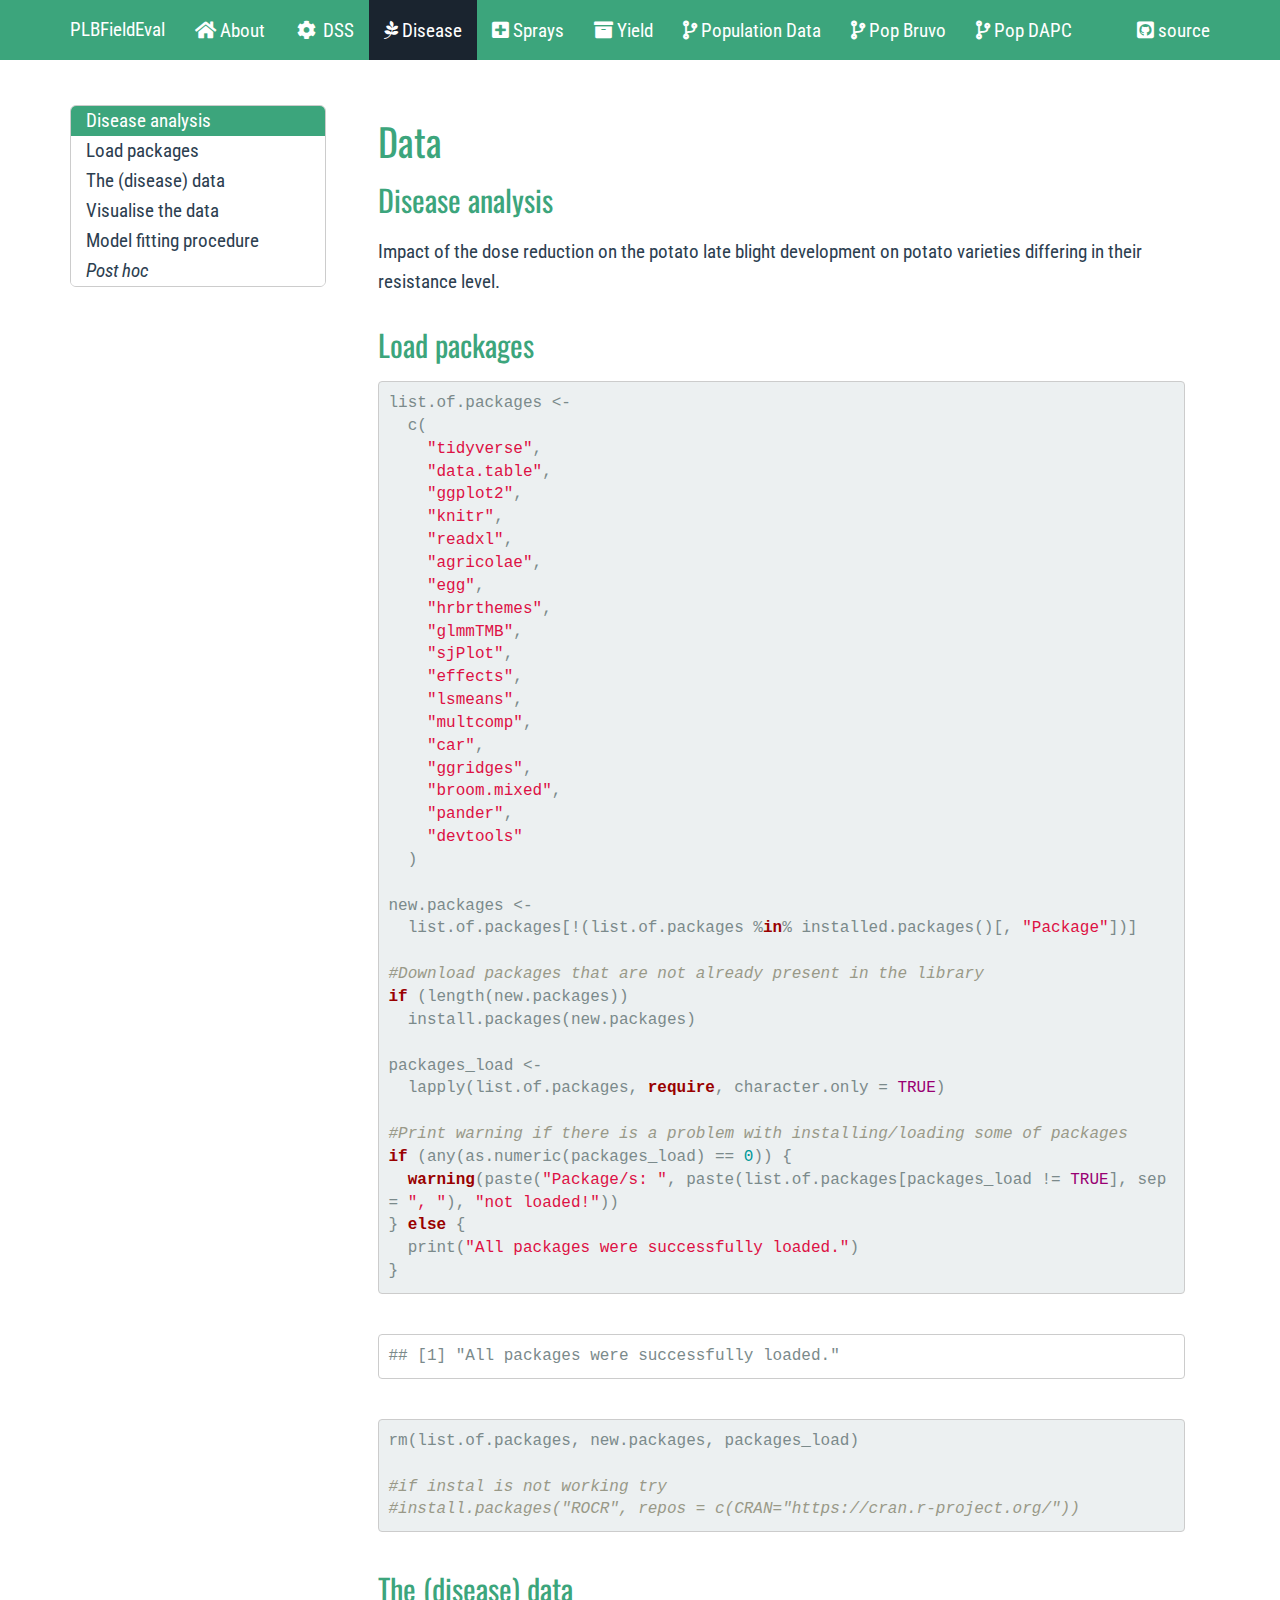
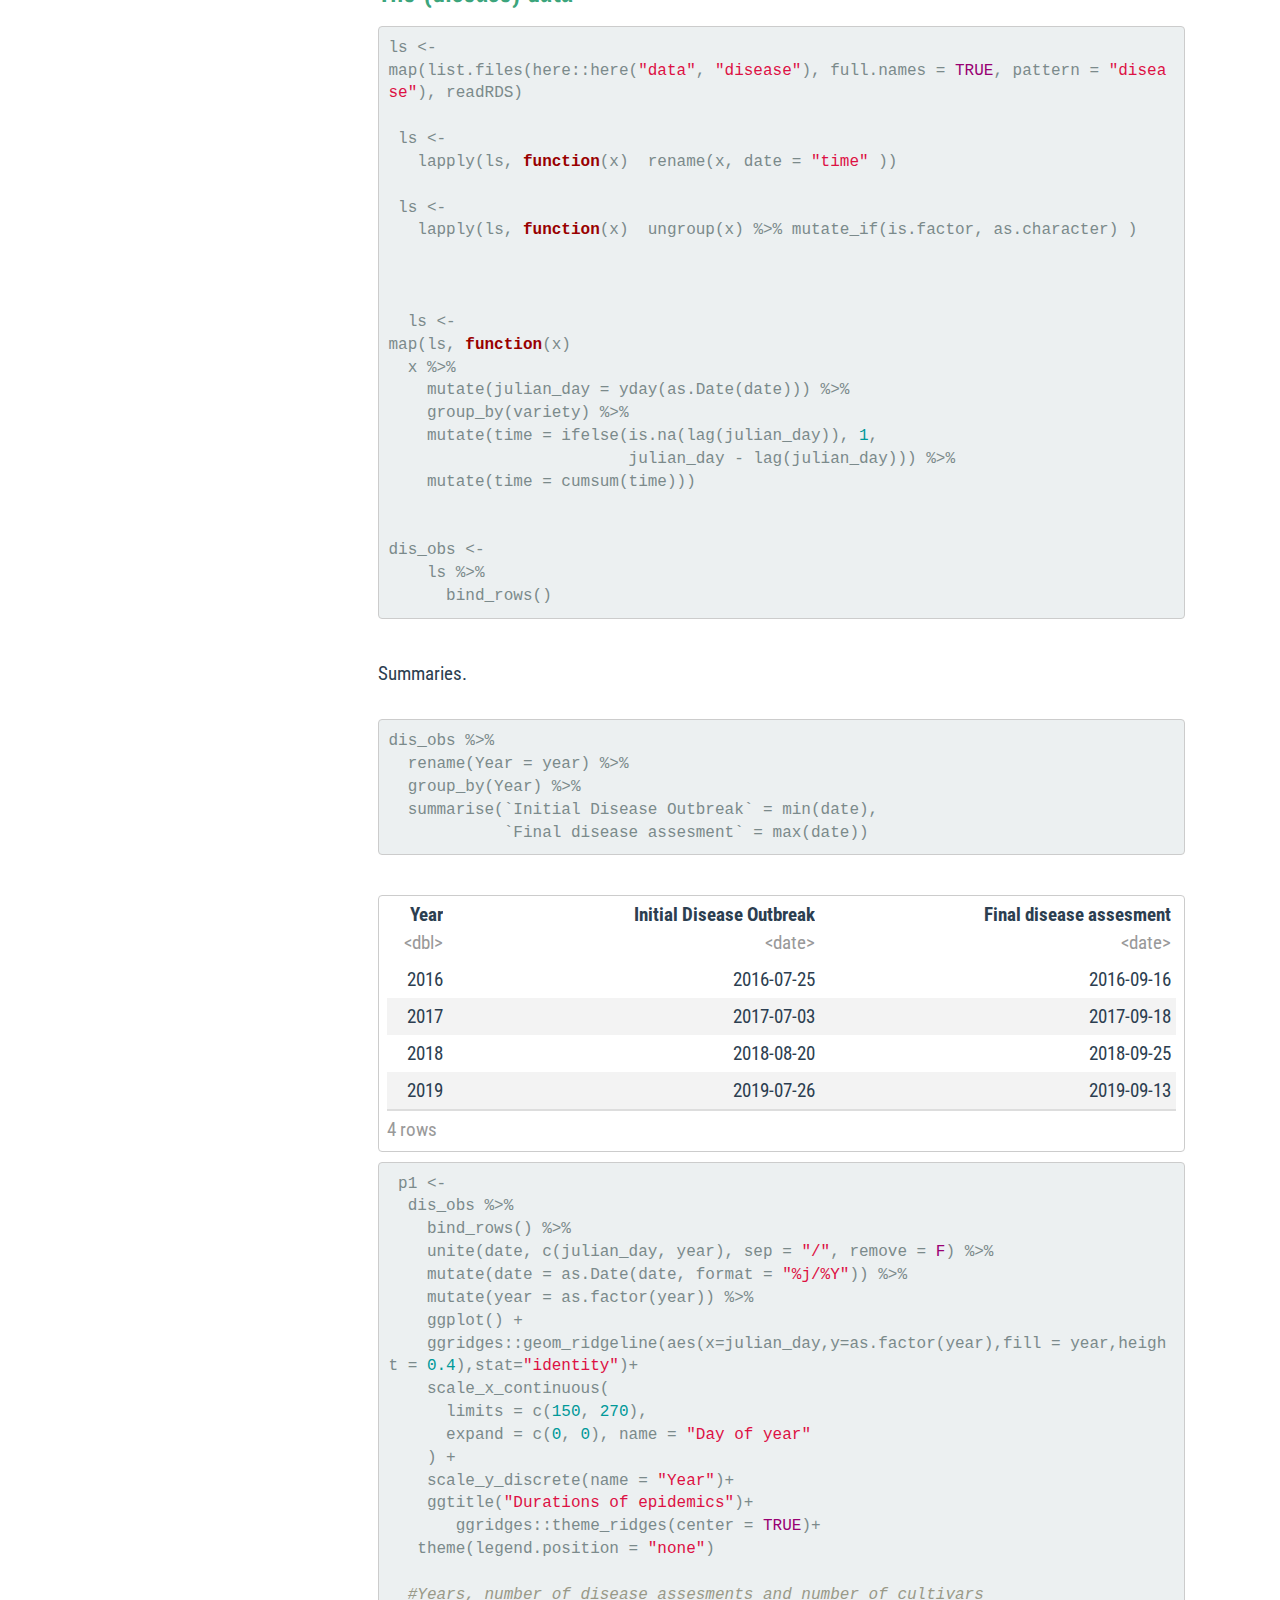
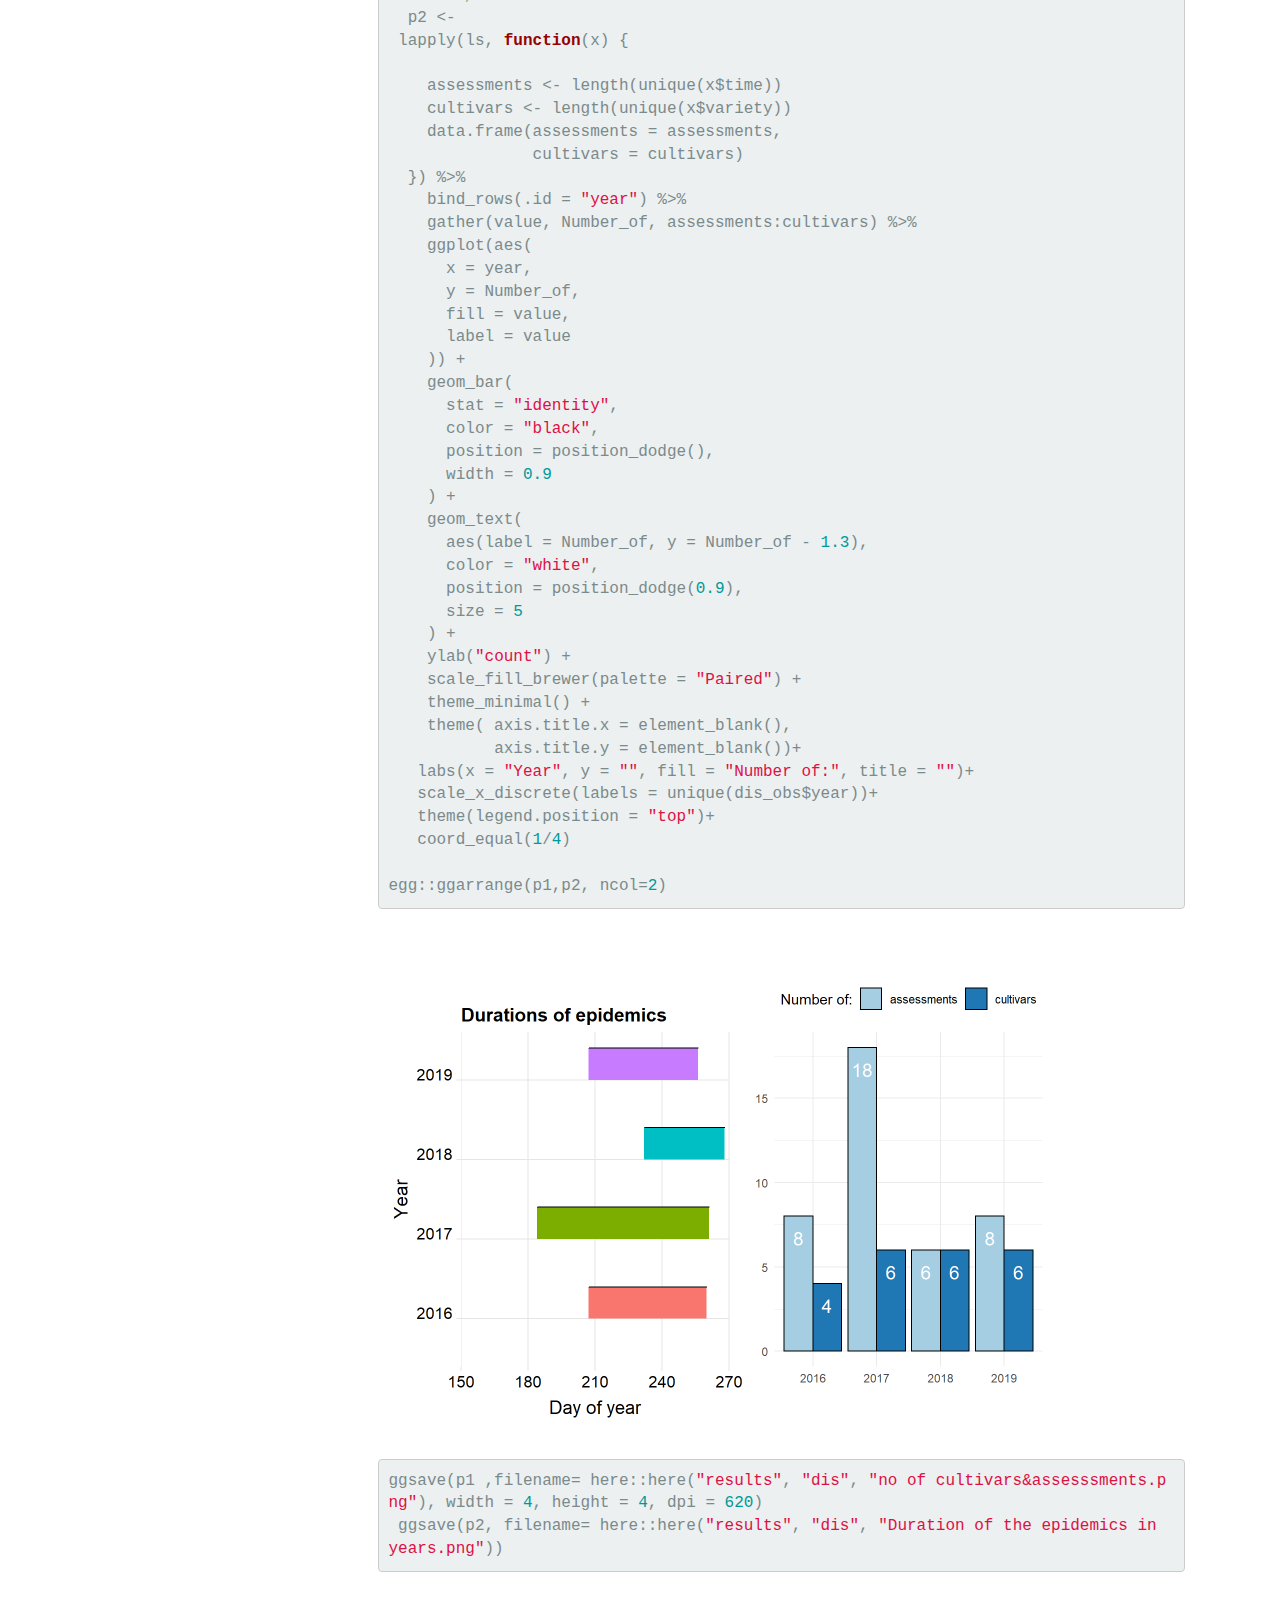
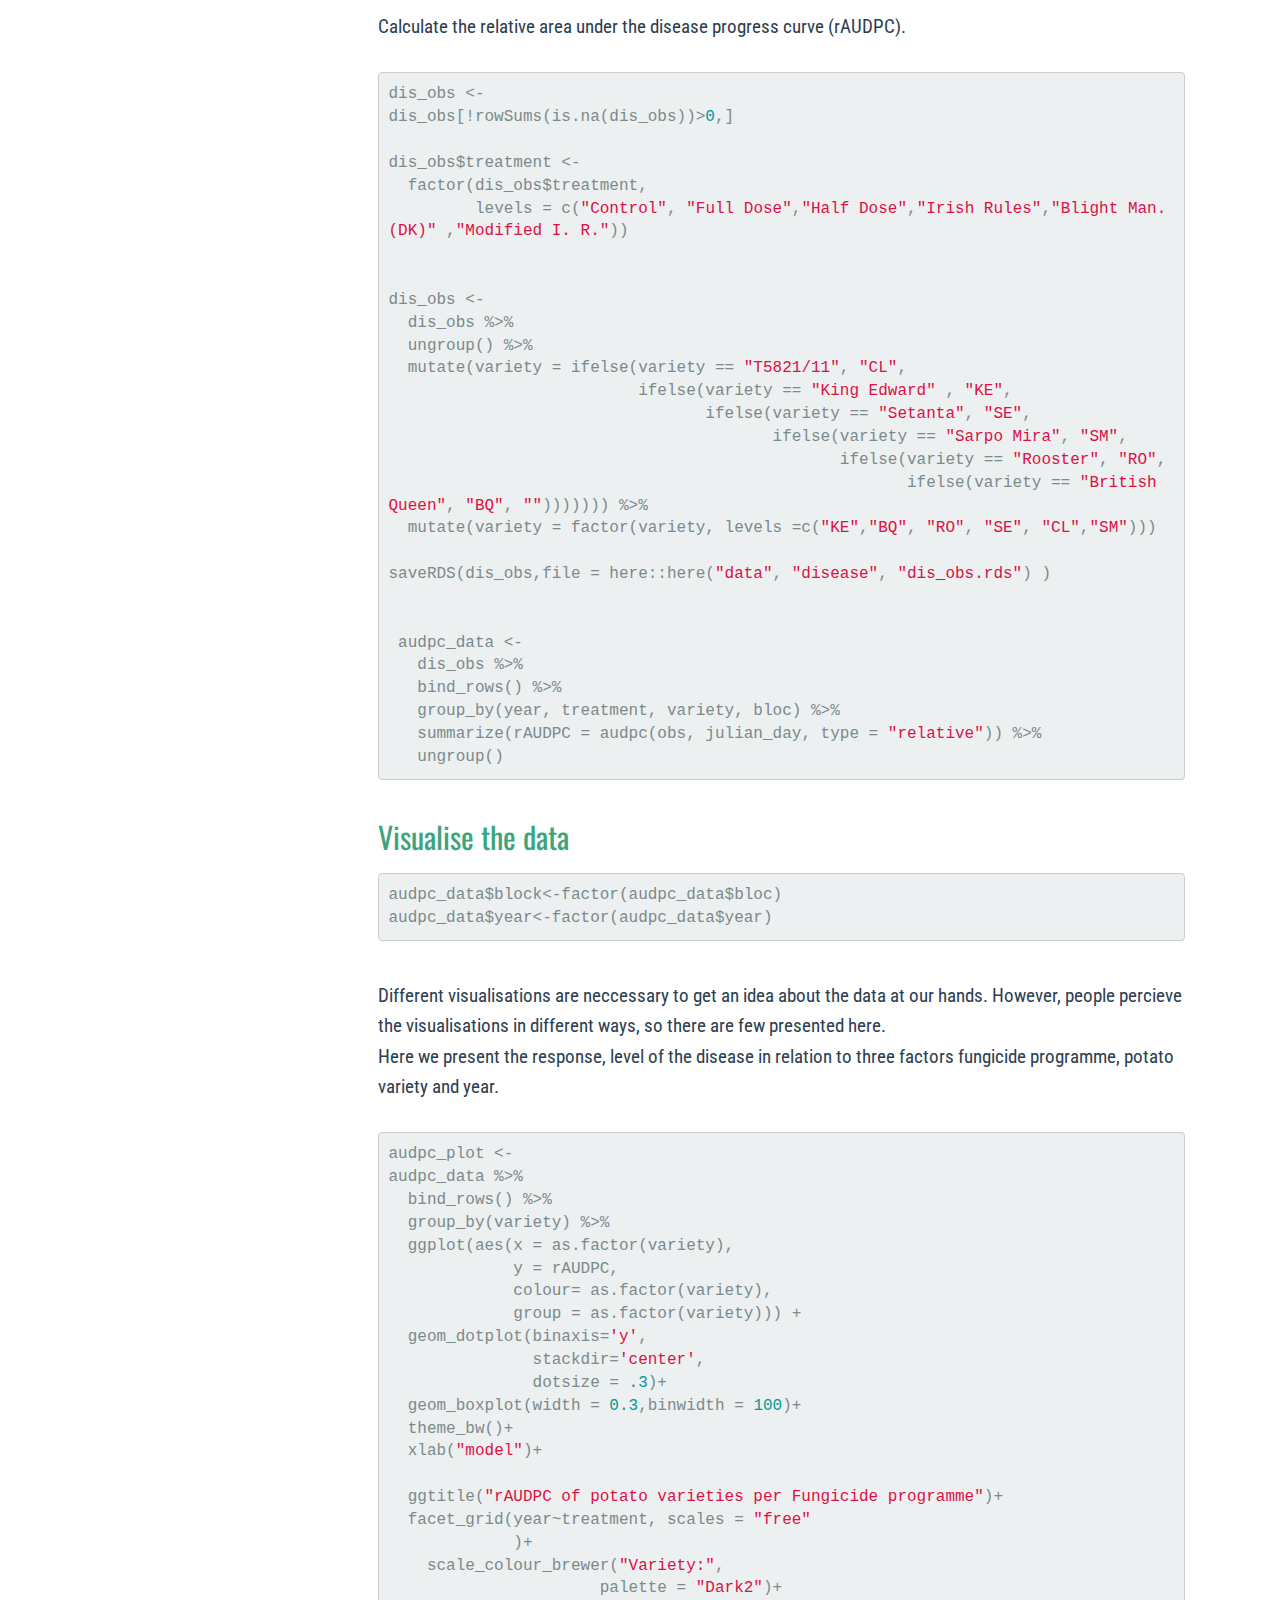
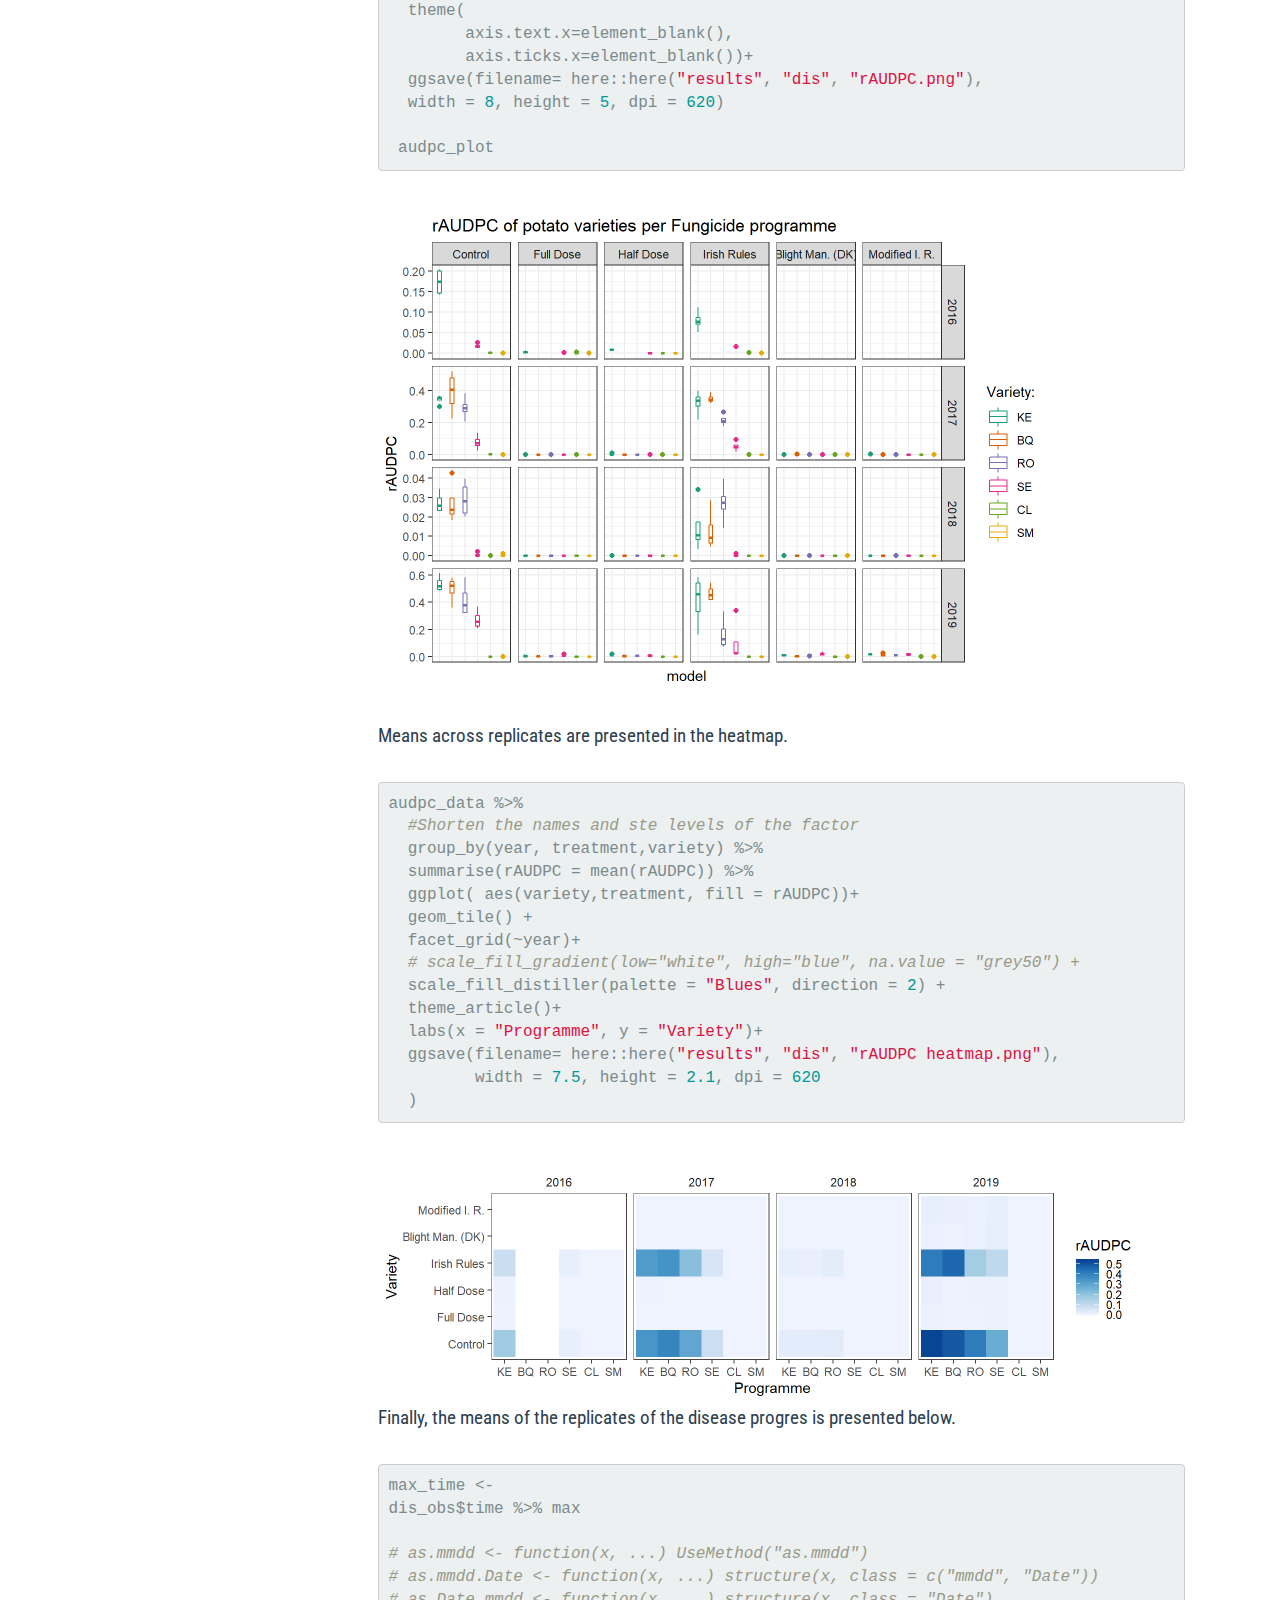
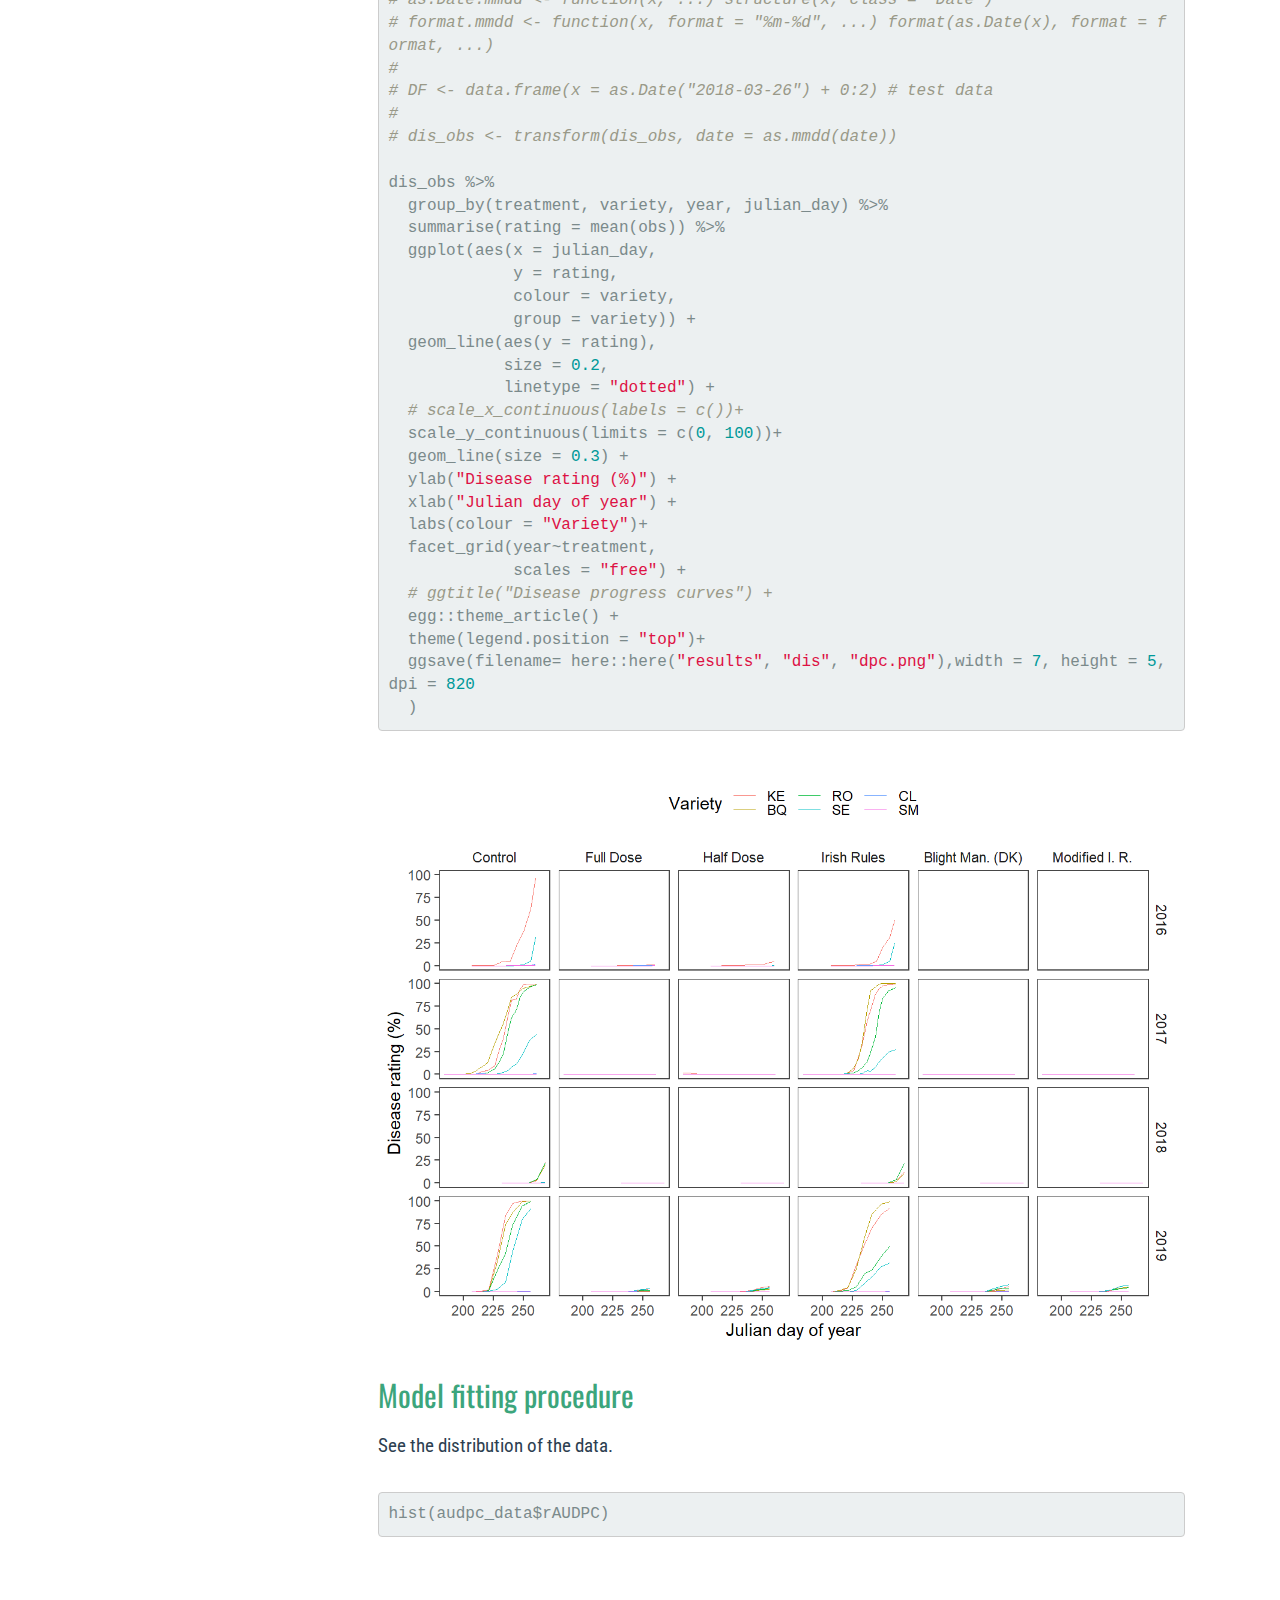
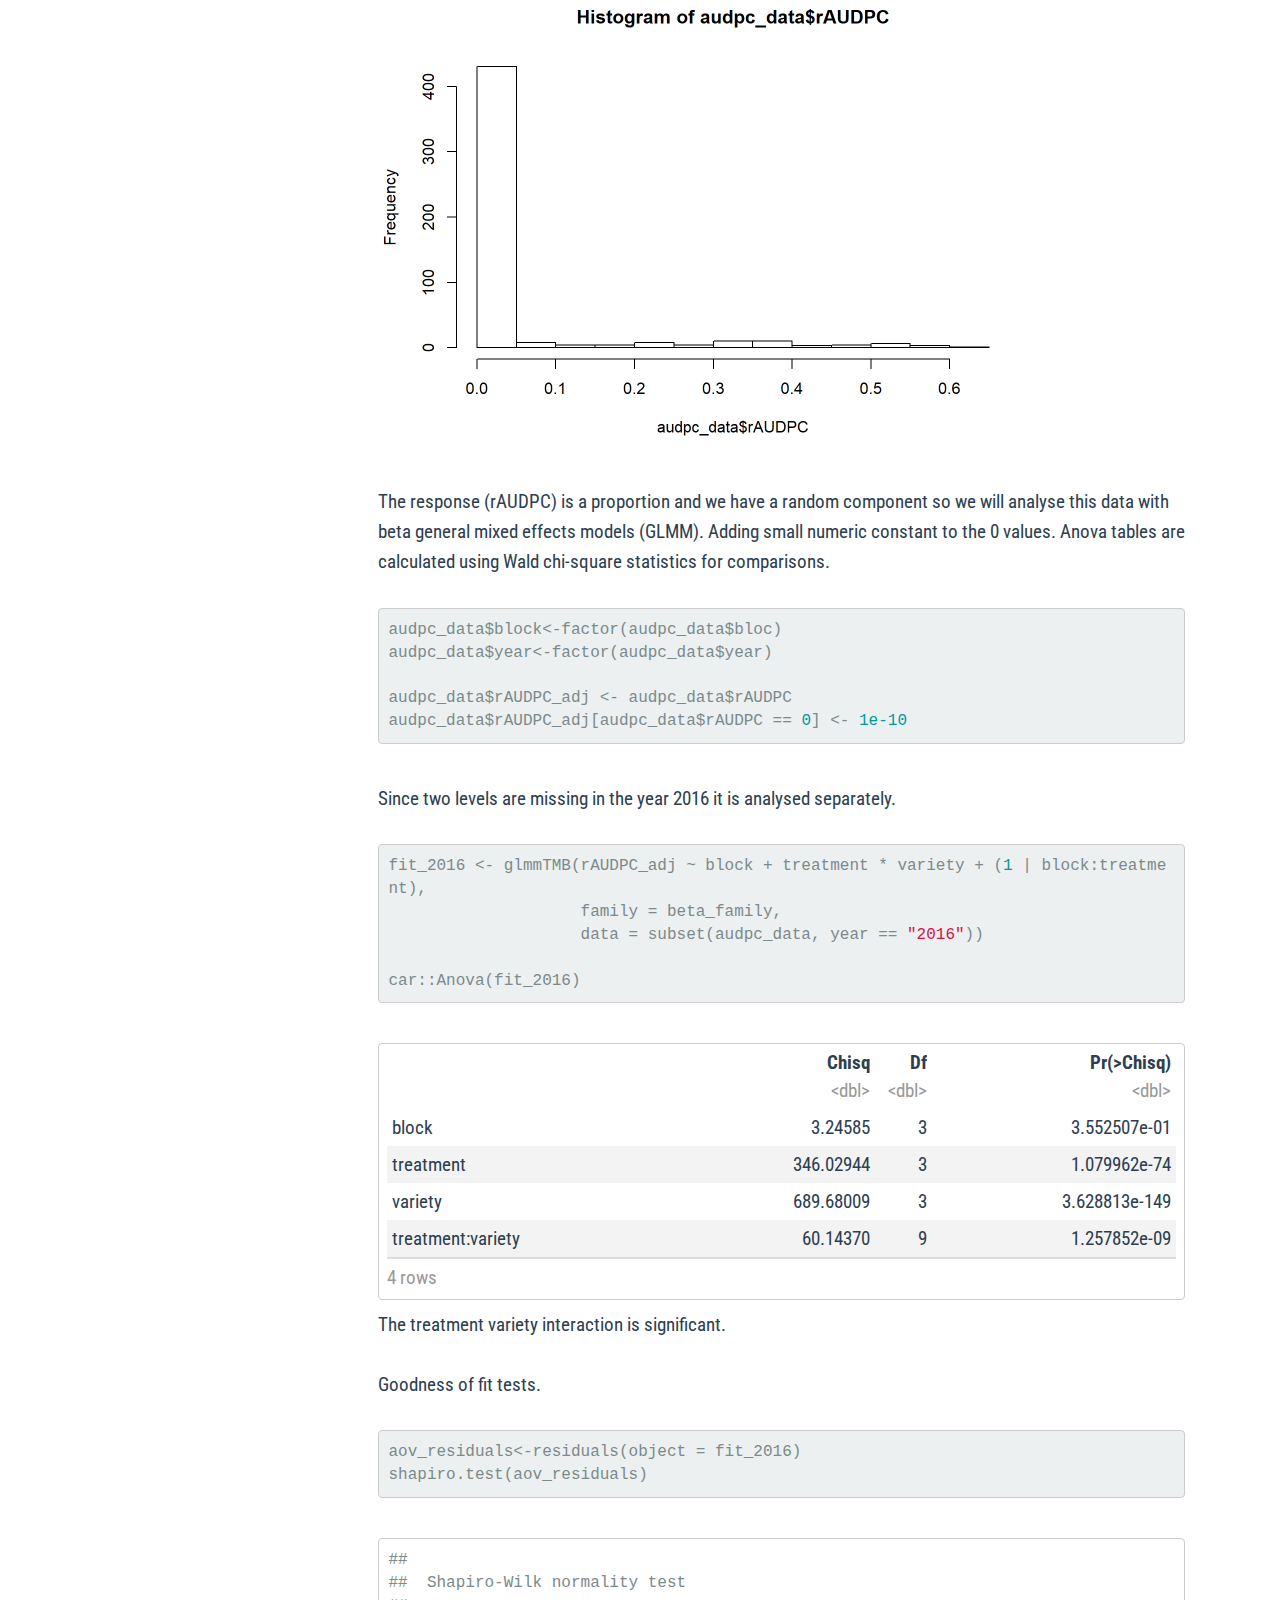
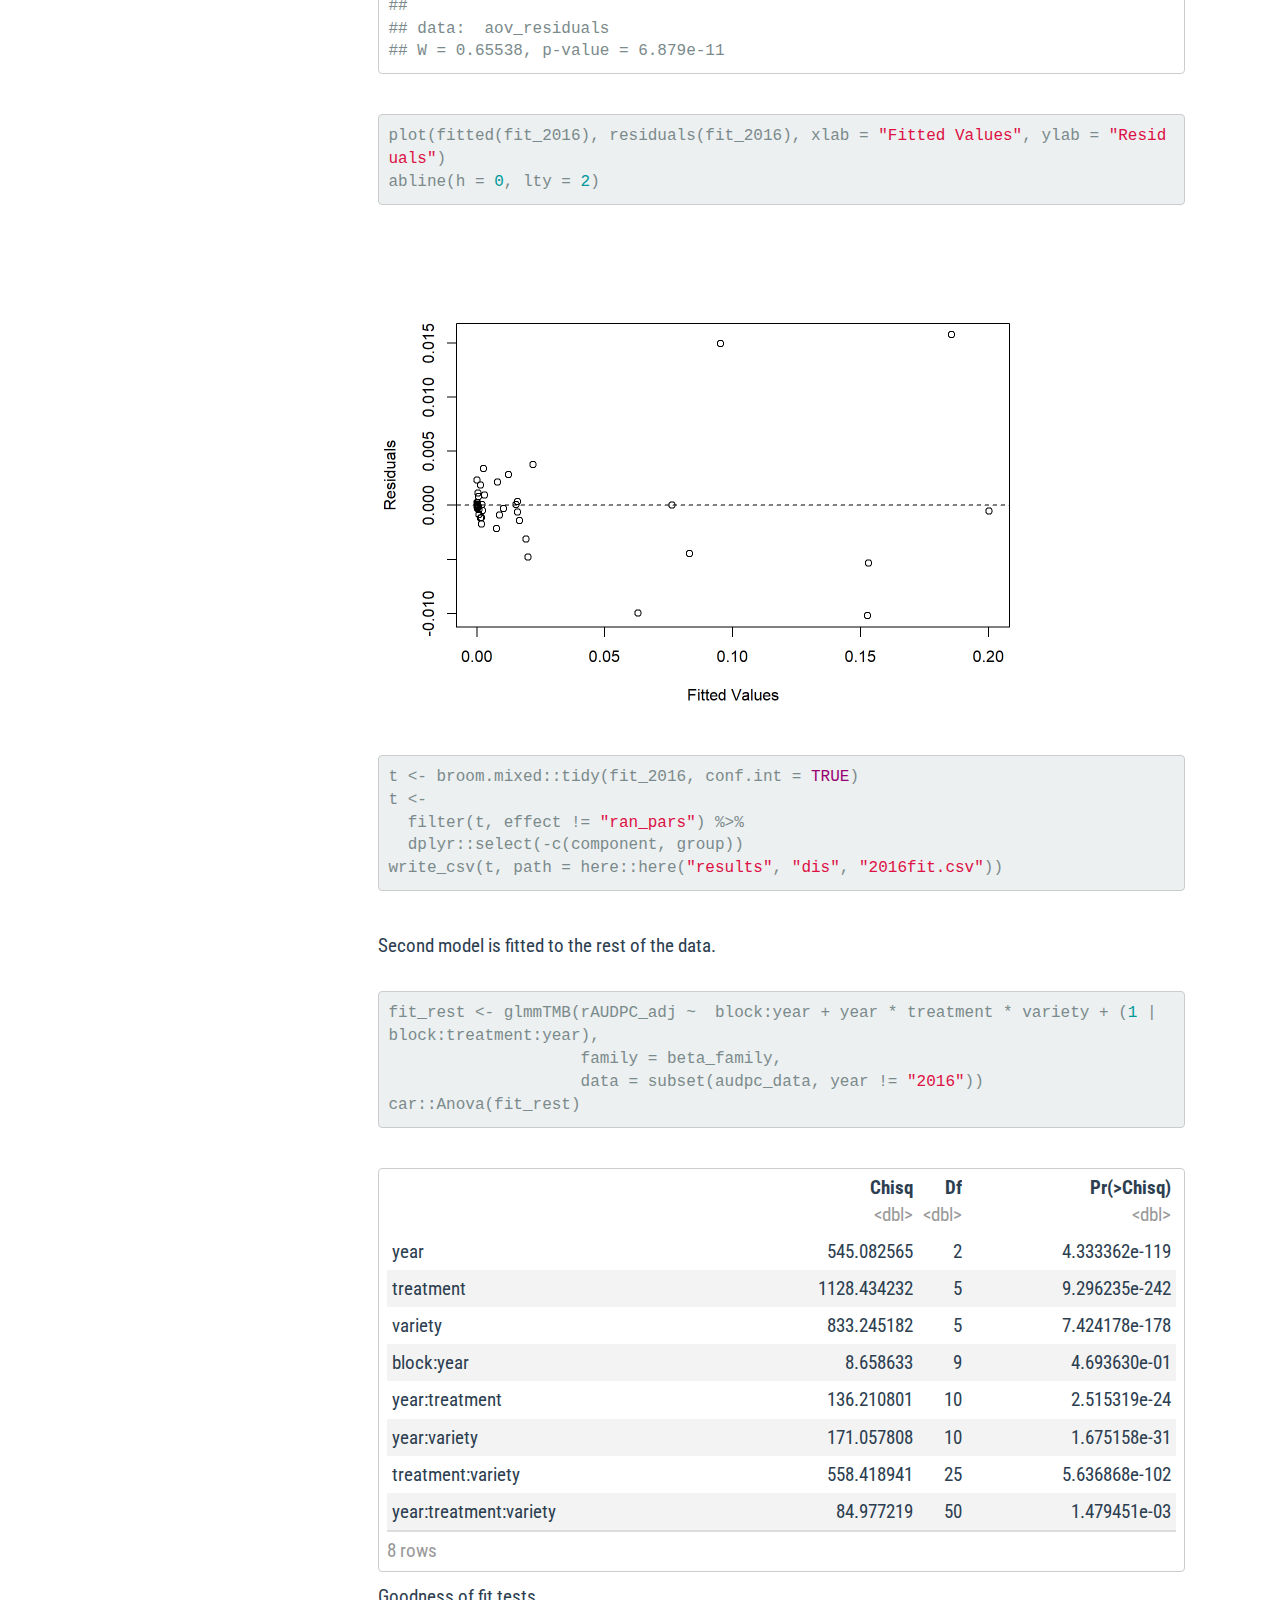
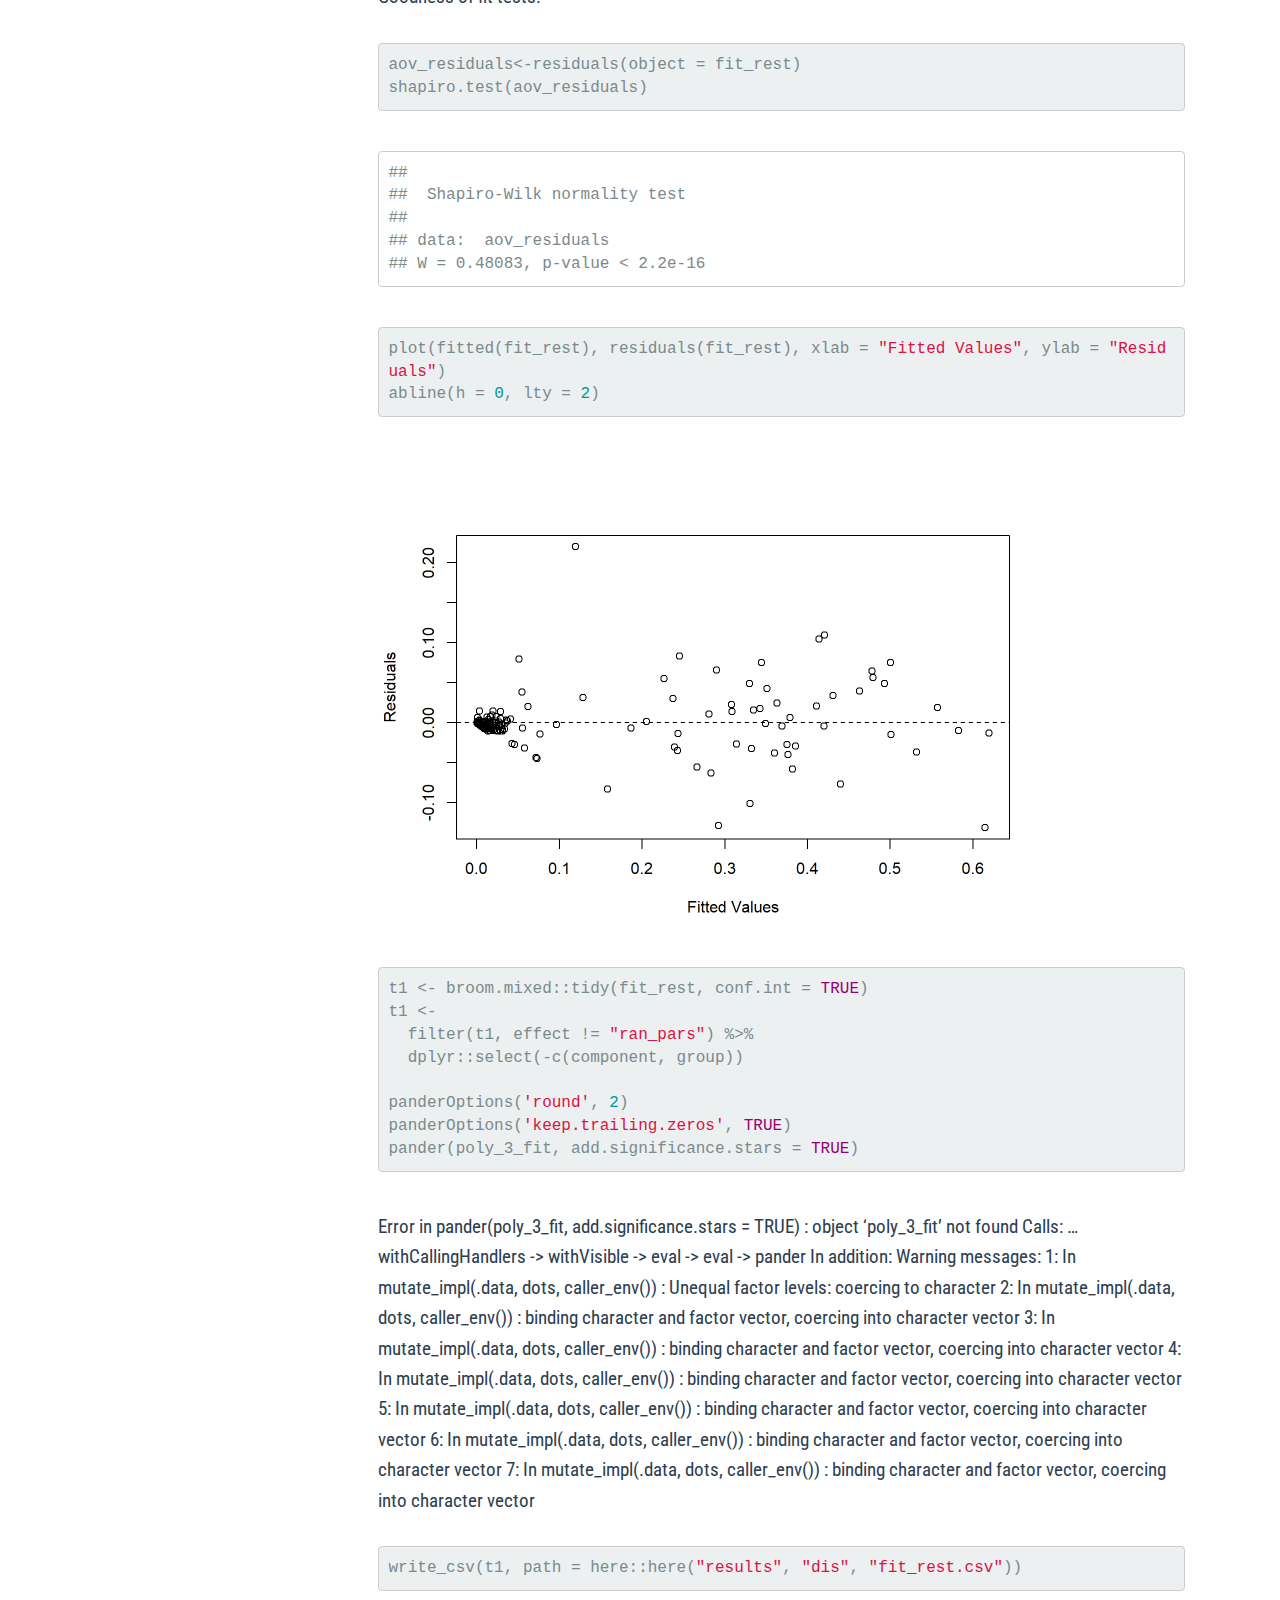
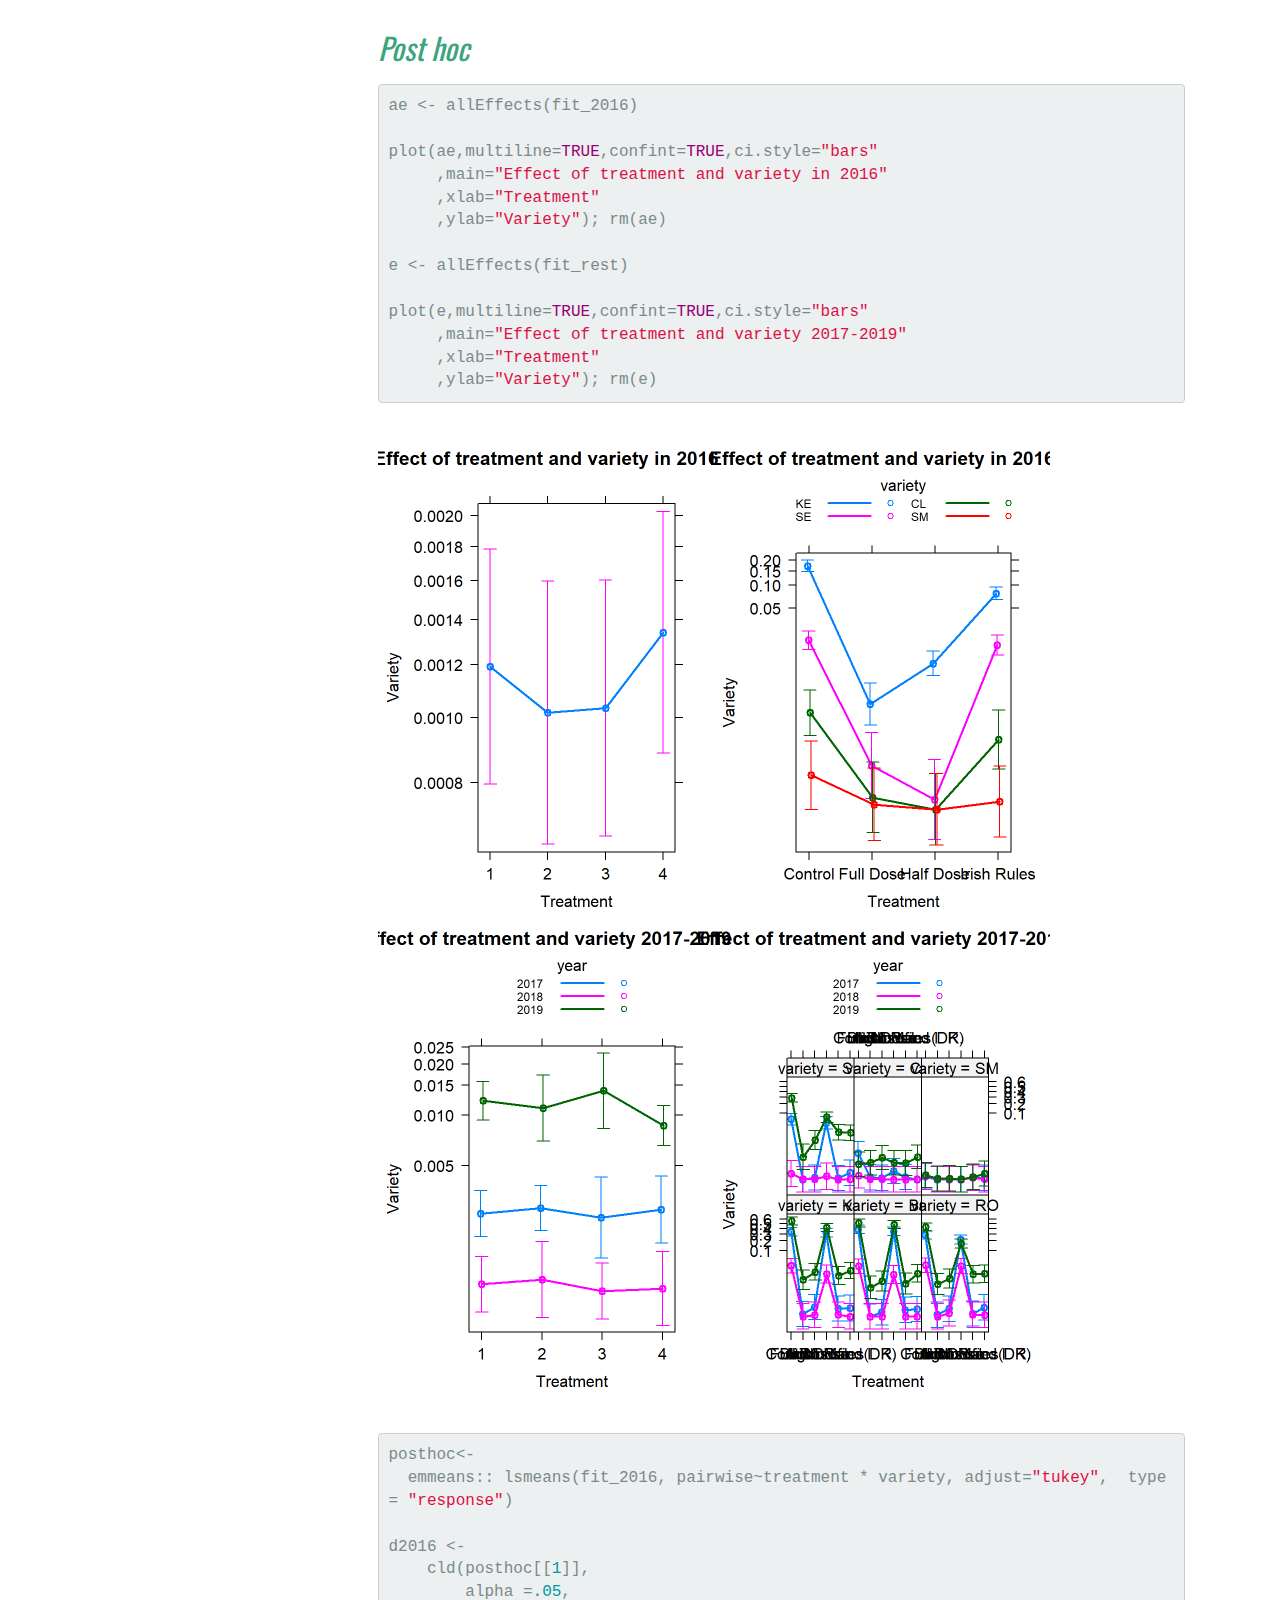
==== commit 712cf8cc: "re kintting" ====
--- a/docs/disdata.html
+++ b/docs/disdata.html
@@ -7,6 +7,7 @@
 <meta charset="utf-8" />
 <meta http-equiv="Content-Type" content="text/html; charset=utf-8" />
 <meta name="generator" content="pandoc" />
+<meta http-equiv="X-UA-Compatible" content="IE=EDGE" />
 
 
 
@@ -91,7 +92,6 @@
 }
 img {
   max-width:100%;
-  height: auto;
 }
 .tabbed-pane {
   padding-top: 12px;
@@ -252,48 +252,9 @@
 }
 </style>
 
-<script>
-$(document).ready(function () {
-  window.buildTabsets("TOC");
-});
-
-$(document).ready(function () {
-  $('.tabset-dropdown > .nav-tabs > li').click(function () {
-    $(this).parent().toggleClass('nav-tabs-open')
-  });
-});
-</script>
-
 <!-- code folding -->
 
 
-
-<script>
-$(document).ready(function ()  {
-
-    // move toc-ignore selectors from section div to header
-    $('div.section.toc-ignore')
-        .removeClass('toc-ignore')
-        .children('h1,h2,h3,h4,h5').addClass('toc-ignore');
-
-    // establish options
-    var options = {
-      selectors: "h1,h2,h3",
-      theme: "bootstrap3",
-      context: '.toc-content',
-      hashGenerator: function (text) {
-        return text.replace(/[.\\/?&!#<>]/g, '').replace(/\s/g, '_').toLowerCase();
-      },
-      ignoreSelector: ".toc-ignore",
-      scrollTo: 0
-    };
-    options.showAndHide = false;
-    options.smoothScroll = false;
-
-    // tocify
-    var toc = $("#TOC").tocify(options).data("toc-tocify");
-});
-</script>
 
 <style type="text/css">
 
@@ -387,7 +348,7 @@
         <span class="icon-bar"></span>
         <span class="icon-bar"></span>
       </button>
-      <a class="navbar-brand" href="index.html">PLBipmIE</a>
+      <a class="navbar-brand" href="index.html">PLBFieldEval</a>
     </div>
     <div id="navbar" class="navbar-collapse collapse">
       <ul class="nav navbar-nav">
@@ -437,7 +398,14 @@
   <a href="pop2.html">
     <span class="fa fa fa fa-code-fork"></span>
      
-    Population Analysis
+    Pop Bruvo
+  </a>
+</li>
+<li>
+  <a href="pop3.html">
+    <span class="fa fa fa fa-code-fork"></span>
+     
+    Pop DAPC
   </a>
 </li>
       </ul>
@@ -458,7 +426,7 @@
 
 
 
-<h1 class="title toc-ignore">disdata</h1>
+<h1 class="title toc-ignore">Data</h1>
 
 </div>
 
@@ -484,7 +452,11 @@
     &quot;effects&quot;,
     &quot;lsmeans&quot;,
     &quot;multcomp&quot;,
-    &quot;car&quot;
+    &quot;car&quot;,
+    &quot;ggridges&quot;,
+    &quot;broom.mixed&quot;,
+    &quot;pander&quot;,
+    &quot;devtools&quot;
   )
 
 new.packages &lt;-
@@ -725,6 +697,9 @@
 </div>
 <div id="model-fitting-procedure" class="section level2">
 <h2>Model fitting procedure</h2>
+<p>See the distribution of the data.</p>
+<pre class="r"><code>hist(audpc_data$rAUDPC)</code></pre>
+<p><img src="disdata_files/figure-html/hist-1.png" width="672" /></p>
 <p>The response (rAUDPC) is a proportion and we have a random component so we will analyse this data with beta general mixed effects models (GLMM). Adding small numeric constant to the 0 values. Anova tables are calculated using Wald chi-square statistics for comparisons.</p>
 <pre class="r"><code>audpc_data$block&lt;-factor(audpc_data$bloc)
 audpc_data$year&lt;-factor(audpc_data$year)
@@ -732,66 +707,81 @@
 audpc_data$rAUDPC_adj &lt;- audpc_data$rAUDPC
 audpc_data$rAUDPC_adj[audpc_data$rAUDPC == 0] &lt;- 1e-10</code></pre>
 <p>Since two levels are missing in the year 2016 it is analysed separately.</p>
-<pre class="r"><code>fit_2016 &lt;- glmmTMB(rAUDPC_adj ~ block + variety * treatment + (1 | block:treatment),
+<pre class="r"><code>fit_2016 &lt;- glmmTMB(rAUDPC_adj ~ block + treatment * variety + (1 | block:treatment),
                     family = beta_family,
                     data = subset(audpc_data, year == &quot;2016&quot;))
 
 car::Anova(fit_2016)</code></pre>
 <div data-pagedtable="false">
 <script data-pagedtable-source type="application/json">
-{"columns":[{"label":[""],"name":["_rn_"],"type":[""],"align":["left"]},{"label":["Chisq"],"name":[1],"type":["dbl"],"align":["right"]},{"label":["Df"],"name":[2],"type":["dbl"],"align":["right"]},{"label":["Pr(>Chisq)"],"name":[3],"type":["dbl"],"align":["right"]}],"data":[{"1":"3.24585","2":"3","3":"3.552507e-01","_rn_":"block"},{"1":"689.68008","2":"3","3":"3.628816e-149","_rn_":"variety"},{"1":"346.02944","2":"3","3":"1.079962e-74","_rn_":"treatment"},{"1":"60.14370","2":"9","3":"1.257852e-09","_rn_":"variety:treatment"}],"options":{"columns":{"min":{},"max":[10]},"rows":{"min":[10],"max":[10]},"pages":{}}}
+{"columns":[{"label":[""],"name":["_rn_"],"type":[""],"align":["left"]},{"label":["Chisq"],"name":[1],"type":["dbl"],"align":["right"]},{"label":["Df"],"name":[2],"type":["dbl"],"align":["right"]},{"label":["Pr(>Chisq)"],"name":[3],"type":["dbl"],"align":["right"]}],"data":[{"1":"3.24585","2":"3","3":"3.552507e-01","_rn_":"block"},{"1":"346.02944","2":"3","3":"1.079962e-74","_rn_":"treatment"},{"1":"689.68009","2":"3","3":"3.628813e-149","_rn_":"variety"},{"1":"60.14370","2":"9","3":"1.257852e-09","_rn_":"treatment:variety"}],"options":{"columns":{"min":{},"max":[10]},"rows":{"min":[10],"max":[10]},"pages":{}}}
   </script>
 </div>
+<p>The treatment variety interaction is significant.</p>
 <p>Goodness of fit tests.</p>
+<pre class="r"><code>aov_residuals&lt;-residuals(object = fit_2016)
+shapiro.test(aov_residuals)</code></pre>
+<pre><code>## 
+##  Shapiro-Wilk normality test
+## 
+## data:  aov_residuals
+## W = 0.65538, p-value = 6.879e-11</code></pre>
 <pre class="r"><code>plot(fitted(fit_2016), residuals(fit_2016), xlab = &quot;Fitted Values&quot;, ylab = &quot;Residuals&quot;)
 abline(h = 0, lty = 2)</code></pre>
-<p><img src="disdata_files/figure-html/unnamed-chunk-4-1.png" width="672" /></p>
+<p><img src="disdata_files/figure-html/unnamed-chunk-2-1.png" width="672" /></p>
 <pre class="r"><code>t &lt;- broom.mixed::tidy(fit_2016, conf.int = TRUE)
 t &lt;-  
   filter(t, effect != &quot;ran_pars&quot;) %&gt;% 
   dplyr::select(-c(component, group))
-write_csv(t, path = here::here(&quot;results&quot;, &quot;dis&quot;, &quot;2016fit.csv&quot;))
-rm(t)</code></pre>
+write_csv(t, path = here::here(&quot;results&quot;, &quot;dis&quot;, &quot;2016fit.csv&quot;))</code></pre>
 <p>Second model is fitted to the rest of the data.</p>
-<pre class="r"><code>fit_rest &lt;- glmmTMB(rAUDPC_adj ~ block:year + year * variety * treatment + (1 | block:treatment:year),
+<pre class="r"><code>fit_rest &lt;- glmmTMB(rAUDPC_adj ~  block:year + year * treatment * variety + (1 | block:treatment:year),
                     family = beta_family,
                     data = subset(audpc_data, year != &quot;2016&quot;))
 car::Anova(fit_rest)</code></pre>
 <div data-pagedtable="false">
 <script data-pagedtable-source type="application/json">
-{"columns":[{"label":[""],"name":["_rn_"],"type":[""],"align":["left"]},{"label":["Chisq"],"name":[1],"type":["dbl"],"align":["right"]},{"label":["Df"],"name":[2],"type":["dbl"],"align":["right"]},{"label":["Pr(>Chisq)"],"name":[3],"type":["dbl"],"align":["right"]}],"data":[{"1":"545.079626","2":"2","3":"4.339734e-119","_rn_":"year"},{"1":"833.232907","2":"5","3":"7.469718e-178","_rn_":"variety"},{"1":"1128.412768","2":"5","3":"9.396276e-242","_rn_":"treatment"},{"1":"8.659608","2":"9","3":"4.692697e-01","_rn_":"block:year"},{"1":"171.060468","2":"10","3":"1.673035e-31","_rn_":"year:variety"},{"1":"136.211934","2":"10","3":"2.513977e-24","_rn_":"year:treatment"},{"1":"558.417475","2":"25","3":"5.640831e-102","_rn_":"variety:treatment"},{"1":"84.977056","2":"50","3":"1.479506e-03","_rn_":"year:variety:treatment"}],"options":{"columns":{"min":{},"max":[10]},"rows":{"min":[10],"max":[10]},"pages":{}}}
+{"columns":[{"label":[""],"name":["_rn_"],"type":[""],"align":["left"]},{"label":["Chisq"],"name":[1],"type":["dbl"],"align":["right"]},{"label":["Df"],"name":[2],"type":["dbl"],"align":["right"]},{"label":["Pr(>Chisq)"],"name":[3],"type":["dbl"],"align":["right"]}],"data":[{"1":"545.082565","2":"2","3":"4.333362e-119","_rn_":"year"},{"1":"1128.434232","2":"5","3":"9.296235e-242","_rn_":"treatment"},{"1":"833.245182","2":"5","3":"7.424178e-178","_rn_":"variety"},{"1":"8.658633","2":"9","3":"4.693630e-01","_rn_":"block:year"},{"1":"136.210801","2":"10","3":"2.515319e-24","_rn_":"year:treatment"},{"1":"171.057808","2":"10","3":"1.675158e-31","_rn_":"year:variety"},{"1":"558.418941","2":"25","3":"5.636868e-102","_rn_":"treatment:variety"},{"1":"84.977219","2":"50","3":"1.479451e-03","_rn_":"year:treatment:variety"}],"options":{"columns":{"min":{},"max":[10]},"rows":{"min":[10],"max":[10]},"pages":{}}}
   </script>
 </div>
 <p>Goodness of fit tests.</p>
+<pre class="r"><code>aov_residuals&lt;-residuals(object = fit_rest)
+shapiro.test(aov_residuals)</code></pre>
+<pre><code>## 
+##  Shapiro-Wilk normality test
+## 
+## data:  aov_residuals
+## W = 0.48083, p-value &lt; 2.2e-16</code></pre>
 <pre class="r"><code>plot(fitted(fit_rest), residuals(fit_rest), xlab = &quot;Fitted Values&quot;, ylab = &quot;Residuals&quot;)
 abline(h = 0, lty = 2)</code></pre>
-<p><img src="disdata_files/figure-html/unnamed-chunk-7-1.png" width="672" /></p>
+<p><img src="disdata_files/figure-html/unnamed-chunk-5-1.png" width="672" /></p>
 <pre class="r"><code>t1 &lt;- broom.mixed::tidy(fit_rest, conf.int = TRUE)
 t1 &lt;-  
   filter(t1, effect != &quot;ran_pars&quot;) %&gt;% 
   dplyr::select(-c(component, group))
-write_csv(t1, path = here::here(&quot;results&quot;, &quot;dis&quot;, &quot;fit_rest.csv&quot;))
-rm(t1)</code></pre>
+
+panderOptions(&#39;round&#39;, 2)
+panderOptions(&#39;keep.trailing.zeros&#39;, TRUE)
+pander(poly_3_fit, add.significance.stars = TRUE)</code></pre>
+<p>Error in pander(poly_3_fit, add.significance.stars = TRUE) : object ‘poly_3_fit’ not found Calls: <Anonymous> … withCallingHandlers -&gt; withVisible -&gt; eval -&gt; eval -&gt; pander In addition: Warning messages: 1: In mutate_impl(.data, dots, caller_env()) : Unequal factor levels: coercing to character 2: In mutate_impl(.data, dots, caller_env()) : binding character and factor vector, coercing into character vector 3: In mutate_impl(.data, dots, caller_env()) : binding character and factor vector, coercing into character vector 4: In mutate_impl(.data, dots, caller_env()) : binding character and factor vector, coercing into character vector 5: In mutate_impl(.data, dots, caller_env()) : binding character and factor vector, coercing into character vector 6: In mutate_impl(.data, dots, caller_env()) : binding character and factor vector, coercing into character vector 7: In mutate_impl(.data, dots, caller_env()) : binding character and factor vector, coercing into character vector</p>
+<pre class="r"><code>write_csv(t1, path = here::here(&quot;results&quot;, &quot;dis&quot;, &quot;fit_rest.csv&quot;))</code></pre>
 </div>
 <div id="post-hoc" class="section level2">
 <h2><em>Post hoc</em></h2>
 <pre class="r"><code>ae &lt;- allEffects(fit_2016)
 
-plot(ae[[2]],multiline=TRUE,confint=TRUE,ci.style=&quot;bars&quot;
+plot(ae,multiline=TRUE,confint=TRUE,ci.style=&quot;bars&quot;
      ,main=&quot;Effect of treatment and variety in 2016&quot;
-     ,xlab=&quot;Variety&quot;
-     ,ylab=&quot;Treatment&quot;)
+     ,xlab=&quot;Treatment&quot;
+     ,ylab=&quot;Variety&quot;); rm(ae)
 
 e &lt;- allEffects(fit_rest)
 
-plot(e[[2]],multiline=TRUE,confint=TRUE,ci.style=&quot;bars&quot;
+plot(e,multiline=TRUE,confint=TRUE,ci.style=&quot;bars&quot;
      ,main=&quot;Effect of treatment and variety 2017-2019&quot;
-     ,xlab=&quot;Variety&quot;
-     ,ylab=&quot;Treatment&quot;)
-rm(ae,e)</code></pre>
+     ,xlab=&quot;Treatment&quot;
+     ,ylab=&quot;Variety&quot;); rm(e)</code></pre>
 <p><img src="disdata_files/figure-html/effects-1.png" width="672" /><img src="disdata_files/figure-html/effects-2.png" width="672" /></p>
-<p>For multiple comparisons and post hoc tests, the estimated marginal means, standard errors and confidence intervals were calculated fo both model fits and presented in a single figure (see the last figure in the document).<br />
-For 2016:</p>
 <pre class="r"><code>posthoc&lt;- 
   emmeans:: lsmeans(fit_2016, pairwise~treatment * variety, adjust=&quot;tukey&quot;,  type = &quot;response&quot;)
 
@@ -827,7 +817,6 @@
   ggsave(filename= here::here(&quot;results&quot;, &quot;dis&quot;, &quot;pairwise comparisons 2016.png&quot;), 
          width = 7, height = 2.5, dpi = 620)</code></pre>
 <p><img src="disdata_files/figure-html/comparisons_2016-1.png" width="100%" height="3" /></p>
-<p>For the remaining years.</p>
 <pre class="r"><code>posthoc&lt;- emmeans:: lsmeans(fit_rest, ~treatment * variety *year, adjust=&quot;tukey&quot;, type = &quot;response&quot;)
 
 drest &lt;-  posthoc
@@ -837,7 +826,7 @@
         Letters=letters))</code></pre>
 <div data-pagedtable="false">
 <script data-pagedtable-source type="application/json">
-{"columns":[{"label":[""],"name":["_rn_"],"type":[""],"align":["left"]},{"label":["treatment"],"name":[1],"type":["fctr"],"align":["left"]},{"label":["variety"],"name":[2],"type":["fctr"],"align":["left"]},{"label":["year"],"name":[3],"type":["fctr"],"align":["left"]},{"label":["prop"],"name":[4],"type":["dbl"],"align":["right"]},{"label":["SE"],"name":[5],"type":["dbl"],"align":["right"]},{"label":["df"],"name":[6],"type":["dbl"],"align":["right"]},{"label":["lower.CL"],"name":[7],"type":["dbl"],"align":["right"]},{"label":["upper.CL"],"name":[8],"type":["dbl"],"align":["right"]},{"label":[".group"],"name":[9],"type":["chr"],"align":["left"]}],"data":[{"1":"Irish Rules","2":"SM","3":"2019","4":"0.0004457179","5":"0.0002363422","6":"313","7":"0.0001569934","8":"0.001264761","9":"a","_rn_":"106"},{"1":"Irish Rules","2":"CL","3":"2018","4":"0.0004625627","5":"0.0002470800","6":"313","7":"0.0001616784","8":"0.001322654","9":"abc","_rn_":"64"},{"1":"Irish Rules","2":"SM","3":"2018","4":"0.0004625804","5":"0.0002470853","6":"313","7":"0.0001616874","8":"0.001322681","9":"abc","_rn_":"70"},{"1":"Blight Man. (DK)","2":"SE","3":"2018","4":"0.0004652977","5":"0.0002484377","6":"313","7":"0.0001627052","8":"0.001329891","9":"abc","_rn_":"59"},{"1":"Blight Man. (DK)","2":"BQ","3":"2018","4":"0.0004653169","5":"0.0002484434","6":"313","7":"0.0001627150","8":"0.001329920","9":"abc","_rn_":"47"},{"1":"Blight Man. (DK)","2":"CL","3":"2018","4":"0.0004653174","5":"0.0002484436","6":"313","7":"0.0001627153","8":"0.001329921","9":"abc","_rn_":"65"},{"1":"Full Dose","2":"SE","3":"2018","4":"0.0004661023","5":"0.0002487579","6":"313","7":"0.0001630618","8":"0.001331575","9":"abc","_rn_":"56"},{"1":"Full Dose","2":"KE","3":"2018","4":"0.0004661050","5":"0.0002487587","6":"313","7":"0.0001630632","8":"0.001331580","9":"abc","_rn_":"38"},{"1":"Full Dose","2":"RO","3":"2018","4":"0.0004661077","5":"0.0002487595","6":"313","7":"0.0001630645","8":"0.001331584","9":"abc","_rn_":"50"},{"1":"Full Dose","2":"BQ","3":"2018","4":"0.0004661126","5":"0.0002487610","6":"313","7":"0.0001630670","8":"0.001331591","9":"abc","_rn_":"44"},{"1":"Full Dose","2":"SM","3":"2018","4":"0.0004661153","5":"0.0002487618","6":"313","7":"0.0001630684","8":"0.001331595","9":"abc","_rn_":"68"},{"1":"Full Dose","2":"CL","3":"2018","4":"0.0004661281","5":"0.0002487656","6":"313","7":"0.0001630750","8":"0.001331615","9":"abc","_rn_":"62"},{"1":"Modified I. R.","2":"KE","3":"2018","4":"0.0004661733","5":"0.0002488111","6":"313","7":"0.0001630761","8":"0.001331864","9":"abc","_rn_":"42"},{"1":"Modified I. R.","2":"SE","3":"2018","4":"0.0004661807","5":"0.0002488133","6":"313","7":"0.0001630799","8":"0.001331875","9":"abc","_rn_":"60"},{"1":"Modified I. R.","2":"SM","3":"2018","4":"0.0004661840","5":"0.0002488142","6":"313","7":"0.0001630816","8":"0.001331880","9":"abc","_rn_":"72"},{"1":"Modified I. R.","2":"BQ","3":"2018","4":"0.0004661933","5":"0.0002488171","6":"313","7":"0.0001630864","8":"0.001331895","9":"abc","_rn_":"48"},{"1":"Modified I. R.","2":"CL","3":"2018","4":"0.0004662006","5":"0.0002488192","6":"313","7":"0.0001630901","8":"0.001331906","9":"abc","_rn_":"66"},{"1":"Half Dose","2":"CL","3":"2018","4":"0.0004663617","5":"0.0002488340","6":"313","7":"0.0001631954","8":"0.001331966","9":"abc","_rn_":"63"},{"1":"Half Dose","2":"SE","3":"2018","4":"0.0004663749","5":"0.0002488379","6":"313","7":"0.0001632022","8":"0.001331986","9":"abc","_rn_":"57"},{"1":"Half Dose","2":"SM","3":"2018","4":"0.0004663758","5":"0.0002488382","6":"313","7":"0.0001632027","8":"0.001331988","9":"abc","_rn_":"69"},{"1":"Half Dose","2":"BQ","3":"2018","4":"0.0004663822","5":"0.0002488401","6":"313","7":"0.0001632060","8":"0.001331997","9":"abc","_rn_":"45"},{"1":"Full Dose","2":"SM","3":"2019","4":"0.0004708292","5":"0.0002492472","6":"313","7":"0.0001661212","8":"0.001333703","9":"ab","_rn_":"104"},{"1":"Half Dose","2":"SM","3":"2019","4":"0.0004777057","5":"0.0002525259","6":"313","7":"0.0001687983","8":"0.001351162","9":"a","_rn_":"105"},{"1":"Full Dose","2":"BQ","3":"2017","4":"0.0004800527","5":"0.0002548456","6":"313","7":"0.0001688787","8":"0.001363811","9":"abc","_rn_":"8"},{"1":"Full Dose","2":"SE","3":"2017","4":"0.0004800603","5":"0.0002548478","6":"313","7":"0.0001688826","8":"0.001363822","9":"abc","_rn_":"20"},{"1":"Full Dose","2":"SM","3":"2017","4":"0.0004800604","5":"0.0002548479","6":"313","7":"0.0001688827","8":"0.001363822","9":"abc","_rn_":"32"},{"1":"Modified I. R.","2":"CL","3":"2017","4":"0.0004805072","5":"0.0002548917","6":"313","7":"0.0001691737","8":"0.001364012","9":"abc","_rn_":"30"},{"1":"Half Dose","2":"SM","3":"2017","4":"0.0004810144","5":"0.0002553326","6":"313","7":"0.0001692332","8":"0.001366410","9":"abc","_rn_":"33"},{"1":"Irish Rules","2":"SM","3":"2017","4":"0.0004822741","5":"0.0002559969","6":"313","7":"0.0001696794","8":"0.001369963","9":"abc","_rn_":"34"},{"1":"Half Dose","2":"KE","3":"2018","4":"0.0005234925","5":"0.0002794658","6":"313","7":"0.0001830807","8":"0.001495903","9":"abc","_rn_":"39"},{"1":"Modified I. R.","2":"RO","3":"2018","4":"0.0005249204","5":"0.0002795881","6":"313","7":"0.0001840211","8":"0.001496391","9":"abc","_rn_":"54"},{"1":"Blight Man. (DK)","2":"RO","3":"2018","4":"0.0005302970","5":"0.0002820991","6":"313","7":"0.0001861491","8":"0.001509736","9":"abcd","_rn_":"53"},{"1":"Blight Man. (DK)","2":"SM","3":"2018","4":"0.0005309658","5":"0.0002824488","6":"313","7":"0.0001863880","8":"0.001511606","9":"abcd","_rn_":"71"},{"1":"Blight Man. (DK)","2":"KE","3":"2018","4":"0.0005371433","5":"0.0002856699","6":"313","7":"0.0001886011","8":"0.001528821","9":"abcd","_rn_":"41"},{"1":"Blight Man. (DK)","2":"SE","3":"2017","4":"0.0005402209","5":"0.0002867843","6":"313","7":"0.0001900427","8":"0.001534657","9":"abc","_rn_":"23"},{"1":"Blight Man. (DK)","2":"SM","3":"2019","4":"0.0005410151","5":"0.0002871279","6":"313","7":"0.0001903761","8":"0.001536476","9":"abc","_rn_":"107"},{"1":"Modified I. R.","2":"SM","3":"2017","4":"0.0005481432","5":"0.0002917017","6":"313","7":"0.0001923370","8":"0.001561132","9":"abcd","_rn_":"36"},{"1":"Half Dose","2":"CL","3":"2017","4":"0.0005495236","5":"0.0002917154","6":"313","7":"0.0001933197","8":"0.001561031","9":"abcd","_rn_":"27"},{"1":"Full Dose","2":"RO","3":"2017","4":"0.0005583468","5":"0.0002964501","6":"313","7":"0.0001963877","8":"0.001586368","9":"abcd","_rn_":"14"},{"1":"Half Dose","2":"SE","3":"2017","4":"0.0005632298","5":"0.0002984737","6":"313","7":"0.0001984992","8":"0.001597061","9":"abcd","_rn_":"21"},{"1":"Full Dose","2":"CL","3":"2017","4":"0.0005746827","5":"0.0003043398","6":"313","7":"0.0002026755","8":"0.001628390","9":"abcd","_rn_":"26"},{"1":"Blight Man. (DK)","2":"SM","3":"2017","4":"0.0005785509","5":"0.0003062481","6":"313","7":"0.0002041368","8":"0.001638565","9":"abcd","_rn_":"35"},{"1":"Blight Man. (DK)","2":"CL","3":"2017","4":"0.0005818211","5":"0.0003079650","6":"313","7":"0.0002053003","8":"0.001647743","9":"abcd","_rn_":"29"},{"1":"Full Dose","2":"KE","3":"2017","4":"0.0005854643","5":"0.0003100532","6":"313","7":"0.0002064745","8":"0.001658946","9":"abcd","_rn_":"2"},{"1":"Control","2":"SM","3":"2018","4":"0.0005996265","5":"0.0003236854","6":"313","7":"0.0002072537","8":"0.001733551","9":"abcde","_rn_":"67"},{"1":"Irish Rules","2":"SE","3":"2018","4":"0.0006001776","5":"0.0003247560","6":"313","7":"0.0002069189","8":"0.001739542","9":"abcde","_rn_":"58"},{"1":"Blight Man. (DK)","2":"RO","3":"2017","4":"0.0006120598","5":"0.0003239411","6":"313","7":"0.0002159882","8":"0.001733175","9":"abcde","_rn_":"17"},{"1":"Half Dose","2":"RO","3":"2018","4":"0.0006123529","5":"0.0003290300","6":"313","7":"0.0002126916","8":"0.001761681","9":"abcde","_rn_":"51"},{"1":"Control","2":"SM","3":"2017","4":"0.0006178410","5":"0.0003275084","6":"313","7":"0.0002176756","8":"0.001752364","9":"abcde","_rn_":"31"},{"1":"Control","2":"SM","3":"2019","4":"0.0006186798","5":"0.0003259830","6":"313","7":"0.0002193415","8":"0.001743795","9":"abcd","_rn_":"103"},{"1":"Control","2":"CL","3":"2018","4":"0.0006456826","5":"0.0003442562","6":"313","7":"0.0002261067","8":"0.001842412","9":"abcde","_rn_":"61"},{"1":"Half Dose","2":"BQ","3":"2017","4":"0.0006831983","5":"0.0003637039","6":"313","7":"0.0002396229","8":"0.001946295","9":"abcde","_rn_":"9"},{"1":"Modified I. R.","2":"SM","3":"2019","4":"0.0007061317","5":"0.0003723472","6":"313","7":"0.0002501381","8":"0.001991731","9":"abcde","_rn_":"108"},{"1":"Control","2":"SE","3":"2018","4":"0.0007620121","5":"0.0004088735","6":"313","7":"0.0002650484","8":"0.002188738","9":"abcdef","_rn_":"55"},{"1":"Blight Man. (DK)","2":"BQ","3":"2017","4":"0.0008318848","5":"0.0004397640","6":"313","7":"0.0002938993","8":"0.002352340","9":"abcdef","_rn_":"11"},{"1":"Modified I. R.","2":"SE","3":"2017","4":"0.0008365290","5":"0.0004425577","6":"313","7":"0.0002953042","8":"0.002367346","9":"abcdef","_rn_":"24"},{"1":"Modified I. R.","2":"BQ","3":"2017","4":"0.0008888046","5":"0.0004716760","6":"313","7":"0.0003127369","8":"0.002523322","9":"abcdefg","_rn_":"12"},{"1":"Half Dose","2":"RO","3":"2017","4":"0.0009254952","5":"0.0004930183","6":"313","7":"0.0003243487","8":"0.002637864","9":"abcdefgh","_rn_":"15"},{"1":"Blight Man. (DK)","2":"KE","3":"2017","4":"0.0009315269","5":"0.0004922364","6":"313","7":"0.0003292299","8":"0.002632771","9":"abcdefgh","_rn_":"5"},{"1":"Modified I. R.","2":"KE","3":"2017","4":"0.0009648824","5":"0.0005143751","6":"313","7":"0.0003378883","8":"0.002752139","9":"abcdefgh","_rn_":"6"},{"1":"Irish Rules","2":"CL","3":"2017","4":"0.0009676978","5":"0.0005112336","6":"313","7":"0.0003420897","8":"0.002734278","9":"abcdefgh","_rn_":"28"},{"1":"Modified I. R.","2":"RO","3":"2017","4":"0.0010198118","5":"0.0005418533","6":"313","7":"0.0003583623","8":"0.002898596","9":"abcdefgh","_rn_":"18"},{"1":"Half Dose","2":"KE","3":"2017","4":"0.0010603281","5":"0.0005570418","6":"313","7":"0.0003770053","8":"0.002978484","9":"abcdefgh","_rn_":"3"},{"1":"Control","2":"CL","3":"2019","4":"0.0015237022","5":"0.0007915181","6":"313","7":"0.0005479697","8":"0.004229503","9":"abcdefghi","_rn_":"97"},{"1":"Blight Man. (DK)","2":"CL","3":"2019","4":"0.0017108805","5":"0.0008890944","6":"313","7":"0.0006149979","8":"0.004750266","9":"abcdefghij","_rn_":"101"},{"1":"Full Dose","2":"CL","3":"2019","4":"0.0017256141","5":"0.0008957232","6":"313","7":"0.0006210187","8":"0.004785526","9":"abcdefghijk","_rn_":"98"},{"1":"Irish Rules","2":"CL","3":"2019","4":"0.0017363137","5":"0.0008900493","6":"313","7":"0.0006328768","8":"0.004754468","9":"abcdefghijk","_rn_":"100"},{"1":"Half Dose","2":"CL","3":"2019","4":"0.0026370421","5":"0.0013219757","6":"313","7":"0.0009824988","8":"0.007058177","9":"abcdefghijkl","_rn_":"99"},{"1":"Full Dose","2":"SE","3":"2019","4":"0.0028180715","5":"0.0014670224","6":"313","7":"0.0010107542","8":"0.007831696","9":"abcdefghijkl","_rn_":"92"},{"1":"Modified I. R.","2":"CL","3":"2019","4":"0.0028184568","5":"0.0014054025","6":"313","7":"0.0010555560","8":"0.007503491","9":"abcdefghijkl","_rn_":"102"},{"1":"Control","2":"CL","3":"2017","4":"0.0041974421","5":"0.0020060012","6":"313","7":"0.0016368223","8":"0.010720841","9":"abcdefghijkl","_rn_":"25"},{"1":"Full Dose","2":"BQ","3":"2019","4":"0.0048377742","5":"0.0022645109","6":"313","7":"0.0019230308","8":"0.012116769","9":"abcdefghijklm","_rn_":"80"},{"1":"Full Dose","2":"RO","3":"2019","4":"0.0062727125","5":"0.0027835497","6":"313","7":"0.0026149656","8":"0.014970029","9":"abcdefghijklm","_rn_":"86"},{"1":"Blight Man. (DK)","2":"BQ","3":"2019","4":"0.0065390585","5":"0.0028722131","6":"313","7":"0.0027502059","8":"0.015466712","9":"abcdefghijklm","_rn_":"83"},{"1":"Half Dose","2":"BQ","3":"2019","4":"0.0080708344","5":"0.0033980408","6":"313","7":"0.0035173058","8":"0.018410479","9":"bcdefghijklmn","_rn_":"81"},{"1":"Full Dose","2":"KE","3":"2019","4":"0.0089782610","5":"0.0036815732","6":"313","7":"0.0039976190","8":"0.020039444","9":"cdefghijklmn","_rn_":"74"},{"1":"Half Dose","2":"RO","3":"2019","4":"0.0100092209","5":"0.0039968592","6":"313","7":"0.0045511271","8":"0.021869312","9":"defghijklmn","_rn_":"87"},{"1":"Half Dose","2":"SE","3":"2019","4":"0.0111276785","5":"0.0043711249","6":"313","7":"0.0051238111","8":"0.023996937","9":"efghijklmn","_rn_":"93"},{"1":"Blight Man. (DK)","2":"KE","3":"2019","4":"0.0125706108","5":"0.0046981837","6":"313","7":"0.0060089854","8":"0.026109122","9":"fghijklmno","_rn_":"77"},{"1":"Blight Man. (DK)","2":"RO","3":"2019","4":"0.0141680646","5":"0.0050831624","6":"313","7":"0.0069740658","8":"0.028569432","9":"ghijklmno","_rn_":"89"},{"1":"Irish Rules","2":"BQ","3":"2018","4":"0.0144112108","5":"0.0051840921","6":"313","7":"0.0070800471","8":"0.029110999","9":"ghijklmno","_rn_":"46"},{"1":"Modified I. R.","2":"RO","3":"2019","4":"0.0147029840","5":"0.0052457699","6":"313","7":"0.0072652289","8":"0.029528630","9":"ghijklmno","_rn_":"90"},{"1":"Irish Rules","2":"KE","3":"2018","4":"0.0150902072","5":"0.0053858063","6":"313","7":"0.0074541348","8":"0.030309853","9":"ghijklmno","_rn_":"40"},{"1":"Modified I. R.","2":"BQ","3":"2019","4":"0.0152135756","5":"0.0053810759","6":"313","7":"0.0075627981","8":"0.030367306","9":"hijklmno","_rn_":"84"},{"1":"Half Dose","2":"KE","3":"2019","4":"0.0171817070","5":"0.0058468054","6":"313","7":"0.0087680508","8":"0.033396931","9":"ijklmno","_rn_":"75"},{"1":"Modified I. R.","2":"KE","3":"2019","4":"0.0193270321","5":"0.0063493296","6":"313","7":"0.0100920762","8":"0.036699325","9":"ijklmno","_rn_":"78"},{"1":"Modified I. R.","2":"SE","3":"2019","4":"0.0203611176","5":"0.0065655427","6":"313","7":"0.0107589837","8":"0.038201986","9":"jklmno","_rn_":"96"},{"1":"Blight Man. (DK)","2":"SE","3":"2019","4":"0.0210601045","5":"0.0066805037","6":"313","7":"0.0112435539","8":"0.039108318","9":"klmno","_rn_":"95"},{"1":"Control","2":"BQ","3":"2018","4":"0.0286450789","5":"0.0082604602","6":"313","7":"0.0161772985","8":"0.050231128","9":"lmno","_rn_":"43"},{"1":"Irish Rules","2":"RO","3":"2018","4":"0.0289467980","5":"0.0083232827","6":"313","7":"0.0163742300","8":"0.050675574","9":"lmno","_rn_":"52"},{"1":"Control","2":"KE","3":"2018","4":"0.0298146614","5":"0.0085513201","6":"313","7":"0.0168873271","8":"0.052113366","9":"lmno","_rn_":"37"},{"1":"Control","2":"RO","3":"2018","4":"0.0308317866","5":"0.0086938367","6":"313","7":"0.0176302630","8":"0.053381437","9":"lmno","_rn_":"49"},{"1":"Irish Rules","2":"SE","3":"2017","4":"0.0490966594","5":"0.0118676931","6":"313","7":"0.0303605261","8":"0.078459670","9":"mnop","_rn_":"22"},{"1":"Control","2":"SE","3":"2017","4":"0.0652127956","5":"0.0142725606","6":"313","7":"0.0421551054","8":"0.099571358","9":"nop","_rn_":"19"},{"1":"Irish Rules","2":"SE","3":"2019","4":"0.0690144291","5":"0.0142256715","6":"313","7":"0.0457575501","8":"0.102818269","9":"op","_rn_":"94"},{"1":"Irish Rules","2":"RO","3":"2019","4":"0.1505355467","5":"0.0242196217","6":"313","7":"0.1087990187","8":"0.204606873","9":"pqr","_rn_":"88"},{"1":"Irish Rules","2":"RO","3":"2017","4":"0.2175465717","5":"0.0312405959","6":"313","7":"0.1623111993","8":"0.285179693","9":"q st","_rn_":"16"},{"1":"Control","2":"SE","3":"2019","4":"0.2691363067","5":"0.0346969651","6":"313","7":"0.2065126198","8":"0.342552067","9":"qrs u","_rn_":"91"},{"1":"Control","2":"RO","3":"2017","4":"0.2923351495","5":"0.0365708878","6":"313","7":"0.2258504468","8":"0.369060977","9":"qrstuv","_rn_":"13"},{"1":"Irish Rules","2":"KE","3":"2017","4":"0.3239208715","5":"0.0383003842","6":"313","7":"0.2535209912","8":"0.403307923","9":"qrstuv","_rn_":"4"},{"1":"Control","2":"KE","3":"2017","4":"0.3449573982","5":"0.0394287982","6":"313","7":"0.2719785509","8":"0.426058359","9":"qrstuv","_rn_":"1"},{"1":"Irish Rules","2":"BQ","3":"2017","4":"0.3507339526","5":"0.0397978765","6":"313","7":"0.2769420218","8":"0.432428934","9":"r  uv","_rn_":"10"},{"1":"Control","2":"BQ","3":"2017","4":"0.3888227268","5":"0.0410749776","6":"313","7":"0.3116643388","8":"0.471985064","9":"stuv","_rn_":"7"},{"1":"Irish Rules","2":"KE","3":"2019","4":"0.4067576024","5":"0.0412293223","6":"313","7":"0.3288119378","8":"0.489699486","9":"stuv","_rn_":"76"},{"1":"Control","2":"RO","3":"2019","4":"0.4144718495","5":"0.0413120745","6":"313","7":"0.3361614298","8":"0.497357301","9":"t v","_rn_":"85"},{"1":"Irish Rules","2":"BQ","3":"2019","4":"0.4651579386","5":"0.0427748157","6":"313","7":"0.3827511277","8":"0.549511794","9":"stuv","_rn_":"82"},{"1":"Control","2":"BQ","3":"2019","4":"0.4967258417","5":"0.0424435340","6":"313","7":"0.4140727422","8":"0.579558277","9":"v","_rn_":"79"},{"1":"Control","2":"KE","3":"2019","4":"0.5350887363","5":"0.0423453422","6":"313","7":"0.4515689624","8":"0.616686008","9":"v","_rn_":"73"}],"options":{"columns":{"min":{},"max":[10]},"rows":{"min":[10],"max":[10]},"pages":{}}}
+{"columns":[{"label":[""],"name":["_rn_"],"type":[""],"align":["left"]},{"label":["treatment"],"name":[1],"type":["fctr"],"align":["left"]},{"label":["variety"],"name":[2],"type":["fctr"],"align":["left"]},{"label":["year"],"name":[3],"type":["fctr"],"align":["left"]},{"label":["prop"],"name":[4],"type":["dbl"],"align":["right"]},{"label":["SE"],"name":[5],"type":["dbl"],"align":["right"]},{"label":["df"],"name":[6],"type":["dbl"],"align":["right"]},{"label":["lower.CL"],"name":[7],"type":["dbl"],"align":["right"]},{"label":["upper.CL"],"name":[8],"type":["dbl"],"align":["right"]},{"label":[".group"],"name":[9],"type":["chr"],"align":["left"]}],"data":[{"1":"Irish Rules","2":"SM","3":"2019","4":"0.0004457069","5":"0.0002363389","6":"313","7":"0.0001569877","8":"0.001264743","9":"a","_rn_":"106"},{"1":"Irish Rules","2":"SM","3":"2018","4":"0.0004625535","5":"0.0002470768","6":"313","7":"0.0001616740","8":"0.001322637","9":"abc","_rn_":"70"},{"1":"Irish Rules","2":"CL","3":"2018","4":"0.0004625625","5":"0.0002470795","6":"313","7":"0.0001616786","8":"0.001322651","9":"abc","_rn_":"64"},{"1":"Blight Man. (DK)","2":"SE","3":"2018","4":"0.0004652964","5":"0.0002484363","6":"313","7":"0.0001627052","8":"0.001329883","9":"abc","_rn_":"59"},{"1":"Blight Man. (DK)","2":"BQ","3":"2018","4":"0.0004653035","5":"0.0002484384","6":"313","7":"0.0001627089","8":"0.001329894","9":"abc","_rn_":"47"},{"1":"Blight Man. (DK)","2":"CL","3":"2018","4":"0.0004653051","5":"0.0002484389","6":"313","7":"0.0001627097","8":"0.001329897","9":"abc","_rn_":"65"},{"1":"Full Dose","2":"BQ","3":"2018","4":"0.0004660939","5":"0.0002487544","6":"313","7":"0.0001630581","8":"0.001331557","9":"abc","_rn_":"44"},{"1":"Full Dose","2":"SM","3":"2018","4":"0.0004660963","5":"0.0002487551","6":"313","7":"0.0001630594","8":"0.001331561","9":"abc","_rn_":"68"},{"1":"Full Dose","2":"CL","3":"2018","4":"0.0004661094","5":"0.0002487590","6":"313","7":"0.0001630661","8":"0.001331581","9":"abc","_rn_":"62"},{"1":"Full Dose","2":"SE","3":"2018","4":"0.0004661103","5":"0.0002487593","6":"313","7":"0.0001630666","8":"0.001331582","9":"abc","_rn_":"56"},{"1":"Full Dose","2":"KE","3":"2018","4":"0.0004661113","5":"0.0002487596","6":"313","7":"0.0001630671","8":"0.001331584","9":"abc","_rn_":"38"},{"1":"Full Dose","2":"RO","3":"2018","4":"0.0004661144","5":"0.0002487605","6":"313","7":"0.0001630687","8":"0.001331588","9":"abc","_rn_":"50"},{"1":"Modified I. R.","2":"SE","3":"2018","4":"0.0004661673","5":"0.0002488084","6":"313","7":"0.0001630736","8":"0.001331850","9":"abc","_rn_":"60"},{"1":"Modified I. R.","2":"SM","3":"2018","4":"0.0004661860","5":"0.0002488140","6":"313","7":"0.0001630832","8":"0.001331879","9":"abc","_rn_":"72"},{"1":"Modified I. R.","2":"BQ","3":"2018","4":"0.0004661866","5":"0.0002488142","6":"313","7":"0.0001630835","8":"0.001331879","9":"abc","_rn_":"48"},{"1":"Modified I. R.","2":"CL","3":"2018","4":"0.0004661880","5":"0.0002488146","6":"313","7":"0.0001630842","8":"0.001331882","9":"abc","_rn_":"66"},{"1":"Modified I. R.","2":"KE","3":"2018","4":"0.0004661920","5":"0.0002488158","6":"313","7":"0.0001630863","8":"0.001331888","9":"abc","_rn_":"42"},{"1":"Half Dose","2":"SE","3":"2018","4":"0.0004663618","5":"0.0002488335","6":"313","7":"0.0001631959","8":"0.001331963","9":"abc","_rn_":"57"},{"1":"Half Dose","2":"BQ","3":"2018","4":"0.0004663653","5":"0.0002488345","6":"313","7":"0.0001631977","8":"0.001331968","9":"abc","_rn_":"45"},{"1":"Half Dose","2":"SM","3":"2018","4":"0.0004663826","5":"0.0002488397","6":"313","7":"0.0001632066","8":"0.001331995","9":"abc","_rn_":"69"},{"1":"Half Dose","2":"CL","3":"2018","4":"0.0004663905","5":"0.0002488420","6":"313","7":"0.0001632106","8":"0.001332007","9":"abc","_rn_":"63"},{"1":"Full Dose","2":"SM","3":"2019","4":"0.0004708028","5":"0.0002492392","6":"313","7":"0.0001661077","8":"0.001333661","9":"ab","_rn_":"104"},{"1":"Half Dose","2":"SM","3":"2019","4":"0.0004777061","5":"0.0002525259","6":"313","7":"0.0001687986","8":"0.001351162","9":"a","_rn_":"105"},{"1":"Full Dose","2":"SM","3":"2017","4":"0.0004800650","5":"0.0002548501","6":"313","7":"0.0001688844","8":"0.001363834","9":"abc","_rn_":"32"},{"1":"Full Dose","2":"BQ","3":"2017","4":"0.0004800654","5":"0.0002548502","6":"313","7":"0.0001688846","8":"0.001363835","9":"abc","_rn_":"8"},{"1":"Full Dose","2":"SE","3":"2017","4":"0.0004800745","5":"0.0002548529","6":"313","7":"0.0001688893","8":"0.001363849","9":"abc","_rn_":"20"},{"1":"Modified I. R.","2":"CL","3":"2017","4":"0.0004804994","5":"0.0002548905","6":"313","7":"0.0001691689","8":"0.001364006","9":"abc","_rn_":"30"},{"1":"Half Dose","2":"SM","3":"2017","4":"0.0004810400","5":"0.0002553413","6":"313","7":"0.0001692456","8":"0.001366456","9":"abc","_rn_":"33"},{"1":"Irish Rules","2":"SM","3":"2017","4":"0.0004822754","5":"0.0002559982","6":"313","7":"0.0001696794","8":"0.001369970","9":"abc","_rn_":"34"},{"1":"Half Dose","2":"KE","3":"2018","4":"0.0005235071","5":"0.0002794695","6":"313","7":"0.0001830886","8":"0.001495922","9":"abc","_rn_":"39"},{"1":"Modified I. R.","2":"RO","3":"2018","4":"0.0005249184","5":"0.0002795866","6":"313","7":"0.0001840207","8":"0.001496383","9":"abc","_rn_":"54"},{"1":"Blight Man. (DK)","2":"RO","3":"2018","4":"0.0005302919","5":"0.0002820964","6":"313","7":"0.0001861473","8":"0.001509722","9":"abcd","_rn_":"53"},{"1":"Blight Man. (DK)","2":"SM","3":"2018","4":"0.0005309565","5":"0.0002824449","6":"313","7":"0.0001863840","8":"0.001511585","9":"abcd","_rn_":"71"},{"1":"Blight Man. (DK)","2":"KE","3":"2018","4":"0.0005371434","5":"0.0002856687","6":"313","7":"0.0001886019","8":"0.001528814","9":"abcd","_rn_":"41"},{"1":"Blight Man. (DK)","2":"SE","3":"2017","4":"0.0005402452","5":"0.0002867931","6":"313","7":"0.0001900542","8":"0.001534703","9":"abc","_rn_":"23"},{"1":"Blight Man. (DK)","2":"SM","3":"2019","4":"0.0005409855","5":"0.0002871186","6":"313","7":"0.0001903612","8":"0.001536428","9":"abc","_rn_":"107"},{"1":"Modified I. R.","2":"SM","3":"2017","4":"0.0005481678","5":"0.0002917103","6":"313","7":"0.0001923487","8":"0.001561177","9":"abcd","_rn_":"36"},{"1":"Half Dose","2":"CL","3":"2017","4":"0.0005495369","5":"0.0002917206","6":"313","7":"0.0001933257","8":"0.001561058","9":"abcd","_rn_":"27"},{"1":"Full Dose","2":"RO","3":"2017","4":"0.0005583624","5":"0.0002964556","6":"313","7":"0.0001963951","8":"0.001586397","9":"abcd","_rn_":"14"},{"1":"Half Dose","2":"SE","3":"2017","4":"0.0005632408","5":"0.0002984780","6":"313","7":"0.0001985041","8":"0.001597084","9":"abcd","_rn_":"21"},{"1":"Full Dose","2":"CL","3":"2017","4":"0.0005746665","5":"0.0003043359","6":"313","7":"0.0002026666","8":"0.001628370","9":"abcd","_rn_":"26"},{"1":"Blight Man. (DK)","2":"SM","3":"2017","4":"0.0005785756","5":"0.0003062567","6":"313","7":"0.0002041486","8":"0.001638610","9":"abcd","_rn_":"35"},{"1":"Blight Man. (DK)","2":"CL","3":"2017","4":"0.0005818199","5":"0.0003079660","6":"313","7":"0.0002052987","8":"0.001647749","9":"abcd","_rn_":"29"},{"1":"Full Dose","2":"KE","3":"2017","4":"0.0005854734","5":"0.0003100567","6":"313","7":"0.0002064786","8":"0.001658965","9":"abcd","_rn_":"2"},{"1":"Control","2":"SM","3":"2018","4":"0.0005996259","5":"0.0003236842","6":"313","7":"0.0002072541","8":"0.001733545","9":"abcde","_rn_":"67"},{"1":"Irish Rules","2":"SE","3":"2018","4":"0.0006001682","5":"0.0003247522","6":"313","7":"0.0002069148","8":"0.001739522","9":"abcde","_rn_":"58"},{"1":"Blight Man. (DK)","2":"RO","3":"2017","4":"0.0006120820","5":"0.0003239490","6":"313","7":"0.0002159987","8":"0.001733216","9":"abcde","_rn_":"17"},{"1":"Half Dose","2":"RO","3":"2018","4":"0.0006123586","5":"0.0003290308","6":"313","7":"0.0002126951","8":"0.001761684","9":"abcde","_rn_":"51"},{"1":"Control","2":"SM","3":"2017","4":"0.0006178530","5":"0.0003275141","6":"313","7":"0.0002176802","8":"0.001752394","9":"abcde","_rn_":"31"},{"1":"Control","2":"SM","3":"2019","4":"0.0006186769","5":"0.0003259822","6":"313","7":"0.0002193400","8":"0.001743790","9":"abcd","_rn_":"103"},{"1":"Control","2":"CL","3":"2018","4":"0.0006456843","5":"0.0003442558","6":"313","7":"0.0002261082","8":"0.001842409","9":"abcde","_rn_":"61"},{"1":"Half Dose","2":"BQ","3":"2017","4":"0.0006832098","5":"0.0003637093","6":"313","7":"0.0002396274","8":"0.001946324","9":"abcde","_rn_":"9"},{"1":"Modified I. R.","2":"SM","3":"2019","4":"0.0007060914","5":"0.0003723337","6":"313","7":"0.0002501185","8":"0.001991660","9":"abcde","_rn_":"108"},{"1":"Control","2":"SE","3":"2018","4":"0.0007620150","5":"0.0004088735","6":"313","7":"0.0002650505","8":"0.002188738","9":"abcdef","_rn_":"55"},{"1":"Blight Man. (DK)","2":"BQ","3":"2017","4":"0.0008319276","5":"0.0004397778","6":"313","7":"0.0002939207","8":"0.002352412","9":"abcdef","_rn_":"11"},{"1":"Modified I. R.","2":"SE","3":"2017","4":"0.0008365438","5":"0.0004425640","6":"313","7":"0.0002953104","8":"0.002367379","9":"abcdef","_rn_":"24"},{"1":"Modified I. R.","2":"BQ","3":"2017","4":"0.0008888378","5":"0.0004716874","6":"313","7":"0.0003127529","8":"0.002523382","9":"abcdefg","_rn_":"12"},{"1":"Half Dose","2":"RO","3":"2017","4":"0.0009255192","5":"0.0004930282","6":"313","7":"0.0003243590","8":"0.002637917","9":"abcdefgh","_rn_":"15"},{"1":"Blight Man. (DK)","2":"KE","3":"2017","4":"0.0009315511","5":"0.0004922459","6":"313","7":"0.0003292407","8":"0.002632822","9":"abcdefgh","_rn_":"5"},{"1":"Modified I. R.","2":"KE","3":"2017","4":"0.0009649269","5":"0.0005143912","6":"313","7":"0.0003379092","8":"0.002752224","9":"abcdefgh","_rn_":"6"},{"1":"Irish Rules","2":"CL","3":"2017","4":"0.0009676703","5":"0.0005112276","6":"313","7":"0.0003420741","8":"0.002734248","9":"abcdefgh","_rn_":"28"},{"1":"Modified I. R.","2":"RO","3":"2017","4":"0.0010198377","5":"0.0005418636","6":"313","7":"0.0003583738","8":"0.002898650","9":"abcdefgh","_rn_":"18"},{"1":"Half Dose","2":"KE","3":"2017","4":"0.0010603594","5":"0.0005570531","6":"313","7":"0.0003770200","8":"0.002978544","9":"abcdefgh","_rn_":"3"},{"1":"Control","2":"CL","3":"2019","4":"0.0015237284","5":"0.0007915255","6":"313","7":"0.0005479835","8":"0.004229542","9":"abcdefghi","_rn_":"97"},{"1":"Blight Man. (DK)","2":"CL","3":"2019","4":"0.0017108565","5":"0.0008890831","6":"313","7":"0.0006149884","8":"0.004750206","9":"abcdefghij","_rn_":"101"},{"1":"Full Dose","2":"CL","3":"2019","4":"0.0017256059","5":"0.0008957175","6":"313","7":"0.0006210168","8":"0.004785496","9":"abcdefghijk","_rn_":"98"},{"1":"Irish Rules","2":"CL","3":"2019","4":"0.0017362940","5":"0.0008900425","6":"313","7":"0.0006328672","8":"0.004754432","9":"abcdefghijk","_rn_":"100"},{"1":"Half Dose","2":"CL","3":"2019","4":"0.0026371189","5":"0.0013219937","6":"313","7":"0.0009825424","8":"0.007058275","9":"abcdefghijkl","_rn_":"99"},{"1":"Full Dose","2":"SE","3":"2019","4":"0.0028180451","5":"0.0014670067","6":"313","7":"0.0010107461","8":"0.007831612","9":"abcdefghijkl","_rn_":"92"},{"1":"Modified I. R.","2":"CL","3":"2019","4":"0.0028183369","5":"0.0014053641","6":"313","7":"0.0010554953","8":"0.007503284","9":"abcdefghijkl","_rn_":"102"},{"1":"Control","2":"CL","3":"2017","4":"0.0041973865","5":"0.0020060059","6":"313","7":"0.0016367765","8":"0.010720855","9":"abcdefghijkl","_rn_":"25"},{"1":"Full Dose","2":"BQ","3":"2019","4":"0.0048378759","5":"0.0022645290","6":"313","7":"0.0019230943","8":"0.012116879","9":"abcdefghijklm","_rn_":"80"},{"1":"Full Dose","2":"RO","3":"2019","4":"0.0062727498","5":"0.0027835522","6":"313","7":"0.0026149926","8":"0.014970053","9":"abcdefghijklm","_rn_":"86"},{"1":"Blight Man. (DK)","2":"BQ","3":"2019","4":"0.0065391381","5":"0.0028722147","6":"313","7":"0.0027502671","8":"0.015466745","9":"abcdefghijklm","_rn_":"83"},{"1":"Half Dose","2":"BQ","3":"2019","4":"0.0080707144","5":"0.0033980245","6":"313","7":"0.0035172242","8":"0.018410358","9":"bcdefghijklmn","_rn_":"81"},{"1":"Full Dose","2":"KE","3":"2019","4":"0.0089782286","5":"0.0036815650","6":"313","7":"0.0039976001","8":"0.020039394","9":"cdefghijklmn","_rn_":"74"},{"1":"Half Dose","2":"RO","3":"2019","4":"0.0100092428","5":"0.0039968578","6":"313","7":"0.0045511462","8":"0.021869317","9":"defghijklmn","_rn_":"87"},{"1":"Half Dose","2":"SE","3":"2019","4":"0.0111277444","5":"0.0043711291","6":"313","7":"0.0051238611","8":"0.023996987","9":"efghijklmn","_rn_":"93"},{"1":"Blight Man. (DK)","2":"KE","3":"2019","4":"0.0125702685","5":"0.0046981208","6":"313","7":"0.0060087605","8":"0.026108677","9":"fghijklmno","_rn_":"77"},{"1":"Blight Man. (DK)","2":"RO","3":"2019","4":"0.0141678569","5":"0.0050831169","6":"313","7":"0.0069739355","8":"0.028569129","9":"ghijklmno","_rn_":"89"},{"1":"Irish Rules","2":"BQ","3":"2018","4":"0.0144118885","5":"0.0051841530","6":"313","7":"0.0070805572","8":"0.029111645","9":"ghijklmno","_rn_":"46"},{"1":"Modified I. R.","2":"RO","3":"2019","4":"0.0147024060","5":"0.0052456596","6":"313","7":"0.0072648503","8":"0.029527847","9":"ghijklmno","_rn_":"90"},{"1":"Irish Rules","2":"KE","3":"2018","4":"0.0150906207","5":"0.0053858353","6":"313","7":"0.0074544546","8":"0.030310218","9":"ghijklmno","_rn_":"40"},{"1":"Modified I. R.","2":"BQ","3":"2019","4":"0.0152130489","5":"0.0053809722","6":"313","7":"0.0075624557","8":"0.030366579","9":"hijklmno","_rn_":"84"},{"1":"Half Dose","2":"KE","3":"2019","4":"0.0171817940","5":"0.0058468080","6":"313","7":"0.0087681224","8":"0.033396998","9":"ijklmno","_rn_":"75"},{"1":"Modified I. R.","2":"KE","3":"2019","4":"0.0193270017","5":"0.0063492668","6":"313","7":"0.0100921151","8":"0.036699073","9":"ijklmno","_rn_":"78"},{"1":"Modified I. R.","2":"SE","3":"2019","4":"0.0203600279","5":"0.0065653782","6":"313","7":"0.0107582137","8":"0.038200629","9":"jklmno","_rn_":"96"},{"1":"Blight Man. (DK)","2":"SE","3":"2019","4":"0.0210598299","5":"0.0066804462","6":"313","7":"0.0112433764","8":"0.039107917","9":"klmno","_rn_":"95"},{"1":"Control","2":"BQ","3":"2018","4":"0.0286446362","5":"0.0082603860","6":"313","7":"0.0161769894","8":"0.050230536","9":"lmno","_rn_":"43"},{"1":"Irish Rules","2":"RO","3":"2018","4":"0.0289465731","5":"0.0083232348","6":"313","7":"0.0163740844","8":"0.050675239","9":"lmno","_rn_":"52"},{"1":"Control","2":"KE","3":"2018","4":"0.0298153866","5":"0.0085513572","6":"313","7":"0.0168879291","8":"0.052114052","9":"lmno","_rn_":"37"},{"1":"Control","2":"RO","3":"2018","4":"0.0308316372","5":"0.0086937874","6":"313","7":"0.0176301861","8":"0.053381156","9":"lmno","_rn_":"49"},{"1":"Irish Rules","2":"SE","3":"2017","4":"0.0490979458","5":"0.0118678341","6":"313","7":"0.0303615282","8":"0.078461194","9":"mnop","_rn_":"22"},{"1":"Control","2":"SE","3":"2017","4":"0.0652134231","5":"0.0142726799","6":"313","7":"0.0421555320","8":"0.099572256","9":"nop","_rn_":"19"},{"1":"Irish Rules","2":"SE","3":"2019","4":"0.0690127086","5":"0.0142254896","6":"313","7":"0.0457561850","8":"0.102816213","9":"op","_rn_":"94"},{"1":"Irish Rules","2":"RO","3":"2019","4":"0.1505356338","5":"0.0242195259","6":"313","7":"0.1087992449","8":"0.204606716","9":"pqr","_rn_":"88"},{"1":"Irish Rules","2":"RO","3":"2017","4":"0.2175471189","5":"0.0312405242","6":"313","7":"0.1623118382","8":"0.285180045","9":"q st","_rn_":"16"},{"1":"Control","2":"SE","3":"2019","4":"0.2691359643","5":"0.0346968062","6":"313","7":"0.2065125494","8":"0.342551380","9":"qrs u","_rn_":"91"},{"1":"Control","2":"RO","3":"2017","4":"0.2923392839","5":"0.0365709495","6":"313","7":"0.2258543431","8":"0.369065095","9":"qrstuv","_rn_":"13"},{"1":"Irish Rules","2":"KE","3":"2017","4":"0.3239236227","5":"0.0383003195","6":"313","7":"0.2535237668","8":"0.403310440","9":"qrstuv","_rn_":"4"},{"1":"Control","2":"KE","3":"2017","4":"0.3449611800","5":"0.0394287496","6":"313","7":"0.2719823014","8":"0.426061912","9":"qrstuv","_rn_":"1"},{"1":"Irish Rules","2":"BQ","3":"2017","4":"0.3507364915","5":"0.0397977690","6":"313","7":"0.2769446695","8":"0.432431162","9":"r  uv","_rn_":"10"},{"1":"Control","2":"BQ","3":"2017","4":"0.3888289651","5":"0.0410749313","6":"313","7":"0.3116704786","8":"0.471991016","9":"stuv","_rn_":"7"},{"1":"Irish Rules","2":"KE","3":"2019","4":"0.4067583124","5":"0.0412291310","6":"313","7":"0.3288129720","8":"0.489699785","9":"stuv","_rn_":"76"},{"1":"Control","2":"RO","3":"2019","4":"0.4144736182","5":"0.0413119205","6":"313","7":"0.3361634279","8":"0.497358706","9":"t v","_rn_":"85"},{"1":"Irish Rules","2":"BQ","3":"2019","4":"0.4651586837","5":"0.0427746032","6":"313","7":"0.3827522490","8":"0.549512102","9":"stuv","_rn_":"82"},{"1":"Control","2":"BQ","3":"2019","4":"0.4967264475","5":"0.0424433395","6":"313","7":"0.4140737029","8":"0.579558494","9":"v","_rn_":"79"},{"1":"Control","2":"KE","3":"2019","4":"0.5350887696","5":"0.0423451474","6":"313","7":"0.4515693763","8":"0.616685676","9":"v","_rn_":"73"}],"options":{"columns":{"min":{},"max":[10]},"rows":{"min":[10],"max":[10]},"pages":{}}}
   </script>
 </div>
 <pre class="r"><code>drest &lt;- 
@@ -868,10 +857,8 @@
   ggsave(filename= here::here(&quot;results&quot;, &quot;dis&quot;, &quot;pairwise comparisons.png&quot;), 
          width = 7, height = 11.5, dpi = 420)</code></pre>
 <p><img src="disdata_files/figure-html/comparisions_rest-1.png" width="100%" height="15" /></p>
-<p>Combining the estimates from both models in a single data set.</p>
-<pre class="r"><code>d2016$year &lt;-  &quot;2016&quot;
-
-d1 &lt;- 
+<p>The model fits are combined in a single data set and presented in a single Figure.</p>
+<pre class="r"><code>d1 &lt;- 
   dplyr::bind_rows(d2016, drest)
 
 
@@ -880,7 +867,6 @@
   mutate(variety = factor(variety, levels =c(&quot;KE&quot;,&quot;BQ&quot;, &quot;RO&quot;, &quot;SE&quot;, &quot;CL&quot;,&quot;SM&quot;)))  %&gt;% 
   mutate(year = factor(year, levels =c(&quot;2016&quot;,&quot;2017&quot;, &quot;2018&quot;, &quot;2019&quot;))) %&gt;% 
   mutate(treatment = factor(treatment, levels = c(&quot;Control&quot;, &quot;Full Dose&quot;,&quot;Half Dose&quot;,&quot;Irish Rules&quot;,&quot;Blight Man. (DK)&quot; ,&quot;Modified I. R.&quot;)))</code></pre>
-<p>The final plot.</p>
 <pre class="r"><code>#Set the position dodge
 dodging &lt;-  .8
 
@@ -891,8 +877,10 @@
     line_positions = as.numeric(factor(variety, levels = unique(variety))),
     line_positions = line_positions + .5,
     line_positions = ifelse(line_positions == max(line_positions), NA, line_positions),
-    line_positions = ifelse(year == 2016 &amp; variety == &quot;CL&quot;, 5.5, line_positions),
-    line_positions = ifelse(year == 2016 &amp;  variety == &quot;SE&quot;, 3.5, line_positions)
+    line_positions = ifelse(year == 2016 &amp;
+                              variety == &quot;CL&quot;, 5.5, line_positions),
+    line_positions = ifelse(year == 2016 &amp;
+                              variety == &quot;SE&quot;, 3.5, line_positions)
   ) %&gt;%
   ggplot(data = ., aes(x = variety, y = prop)) +
   geom_errorbar(
@@ -919,12 +907,11 @@
     alpha = .5,
     position = position_dodge(width = dodging)
   ) +
-  scale_color_brewer(&quot;Programme:&quot;, palette = &quot;Dark2&quot;) +
   theme_article() +
   theme(legend.position = &quot;top&quot;) +
   geom_vline(aes(xintercept = line_positions),
-             size  = .1,
-             alpha = .3) +
+             size  = .2,
+             alpha = .6) +
   labs(colour = &quot;Programme:&quot;,
        x = &quot;Variety&quot;,
        y = &quot;rAUDPC&quot;) 
@@ -938,75 +925,187 @@
   dpi = 820
 )
 rm(p_fin)</code></pre>
-<pre class="r"><code>sessionInfo()</code></pre>
-<pre><code>## R version 3.6.1 (2019-07-05)
-## Platform: x86_64-w64-mingw32/x64 (64-bit)
-## Running under: Windows 10 x64 (build 18362)
+<pre class="r"><code>session_info()</code></pre>
+<pre><code>## - Session info ----------------------------------------------------------
+##  setting  value                       
+##  version  R version 3.6.1 (2019-07-05)
+##  os       Windows 10 x64              
+##  system   x86_64, mingw32             
+##  ui       RTerm                       
+##  language (EN)                        
+##  collate  English_United States.1252  
+##  ctype    English_United States.1252  
+##  tz       Europe/London               
+##  date     2019-11-04                  
 ## 
-## Matrix products: default
+## - Packages --------------------------------------------------------------
+##  ! package      * version  date       lib source        
+##    abind          1.4-5    2016-07-21 [1] CRAN (R 3.6.0)
+##    agricolae    * 1.3-1    2019-04-04 [1] CRAN (R 3.6.1)
+##    AlgDesign      1.1-7.3  2014-10-15 [1] CRAN (R 3.6.0)
+##    assertthat     0.2.1    2019-03-21 [1] CRAN (R 3.6.1)
+##    backports      1.1.5    2019-10-02 [1] CRAN (R 3.6.1)
+##    bayestestR     0.4.0    2019-10-20 [1] CRAN (R 3.6.1)
+##    boot           1.3-22   2019-04-02 [2] CRAN (R 3.6.1)
+##    broom          0.5.2    2019-04-07 [1] CRAN (R 3.6.1)
+##    broom.mixed  * 0.2.4    2019-02-21 [1] CRAN (R 3.6.1)
+##    callr          3.3.2    2019-09-22 [1] CRAN (R 3.6.1)
+##    car          * 3.0-4    2019-10-27 [1] CRAN (R 3.6.1)
+##    carData      * 3.0-2    2018-09-30 [1] CRAN (R 3.6.0)
+##    cellranger     1.1.0    2016-07-27 [1] CRAN (R 3.6.1)
+##    class          7.3-15   2019-01-01 [2] CRAN (R 3.6.1)
+##    classInt       0.4-2    2019-10-17 [1] CRAN (R 3.6.1)
+##    cli            1.1.0    2019-03-19 [1] CRAN (R 3.6.1)
+##    cluster        2.1.0    2019-06-19 [2] CRAN (R 3.6.1)
+##    coda           0.19-3   2019-07-05 [1] CRAN (R 3.6.1)
+##    codetools      0.2-16   2018-12-24 [2] CRAN (R 3.6.1)
+##    colorspace     1.4-1    2019-03-18 [1] CRAN (R 3.6.1)
+##    combinat       0.0-8    2012-10-29 [1] CRAN (R 3.6.0)
+##    crayon         1.3.4    2017-09-16 [1] CRAN (R 3.6.1)
+##    curl           4.2      2019-09-24 [1] CRAN (R 3.6.1)
+##    data.table   * 1.12.6   2019-10-18 [1] CRAN (R 3.6.1)
+##    DBI            1.0.0    2018-05-02 [1] CRAN (R 3.6.1)
+##    deldir         0.1-23   2019-07-31 [1] CRAN (R 3.6.1)
+##    desc           1.2.0    2018-05-01 [1] CRAN (R 3.6.1)
+##    devtools     * 2.2.1    2019-09-24 [1] CRAN (R 3.6.1)
+##    digest         0.6.22   2019-10-21 [1] CRAN (R 3.6.1)
+##    dplyr        * 0.8.3    2019-07-04 [1] CRAN (R 3.6.1)
+##    e1071          1.7-2    2019-06-05 [1] CRAN (R 3.6.1)
+##    effects      * 4.1-3    2019-10-27 [1] CRAN (R 3.6.1)
+##    egg          * 0.4.5    2019-07-13 [1] CRAN (R 3.6.1)
+##    ellipsis       0.3.0    2019-09-20 [1] CRAN (R 3.6.1)
+##    emmeans      * 1.4.2    2019-10-24 [1] CRAN (R 3.6.1)
+##    estimability   1.3      2018-02-11 [1] CRAN (R 3.6.0)
+##    evaluate       0.14     2019-05-28 [1] CRAN (R 3.6.1)
+##    expm           0.999-4  2019-03-21 [1] CRAN (R 3.6.1)
+##    extrafont      0.17     2014-12-08 [1] CRAN (R 3.6.0)
+##    extrafontdb    1.0      2012-06-11 [1] CRAN (R 3.6.0)
+##    fastmap        1.0.1    2019-10-08 [1] CRAN (R 3.6.1)
+##    forcats      * 0.4.0    2019-02-17 [1] CRAN (R 3.6.1)
+##    foreign        0.8-71   2018-07-20 [2] CRAN (R 3.6.1)
+##    fs             1.3.1    2019-05-06 [1] CRAN (R 3.6.1)
+##    gdata          2.18.0   2017-06-06 [1] CRAN (R 3.6.0)
+##    gdtools        0.2.1    2019-10-14 [1] CRAN (R 3.6.1)
+##    generics       0.0.2    2018-11-29 [1] CRAN (R 3.6.1)
+##    ggeffects      0.12.0   2019-09-03 [1] CRAN (R 3.6.1)
+##    ggplot2      * 3.2.1    2019-08-10 [1] CRAN (R 3.6.1)
+##    ggrepel        0.8.1    2019-05-07 [1] CRAN (R 3.6.1)
+##    ggridges     * 0.5.1    2018-09-27 [1] CRAN (R 3.6.1)
+##    glmmTMB      * 0.2.3    2019-01-11 [1] CRAN (R 3.6.1)
+##    glue           1.3.1    2019-03-12 [1] CRAN (R 3.6.1)
+##    gmodels        2.18.1   2018-06-25 [1] CRAN (R 3.6.1)
+##    gridExtra    * 2.3      2017-09-09 [1] CRAN (R 3.6.1)
+##    gtable         0.3.0    2019-03-25 [1] CRAN (R 3.6.1)
+##    gtools         3.8.1    2018-06-26 [1] CRAN (R 3.6.0)
+##    haven          2.1.1    2019-07-04 [1] CRAN (R 3.6.1)
+##    here           0.1      2017-05-28 [1] CRAN (R 3.6.1)
+##    highr          0.8      2019-03-20 [1] CRAN (R 3.6.1)
+##    hms            0.5.2    2019-10-30 [1] CRAN (R 3.6.1)
+##    hrbrthemes   * 0.6.0    2019-01-21 [1] CRAN (R 3.6.1)
+##    htmltools      0.4.0    2019-10-04 [1] CRAN (R 3.6.1)
+##    httpuv         1.5.2    2019-09-11 [1] CRAN (R 3.6.1)
+##    httr           1.4.1    2019-08-05 [1] CRAN (R 3.6.1)
+##    insight        0.6.0    2019-10-17 [1] CRAN (R 3.6.1)
+##    jsonlite       1.6      2018-12-07 [1] CRAN (R 3.6.1)
+##    KernSmooth     2.23-15  2015-06-29 [2] CRAN (R 3.6.1)
+##    klaR           0.6-14   2018-03-19 [1] CRAN (R 3.6.1)
+##    knitr        * 1.25     2019-09-18 [1] CRAN (R 3.6.1)
+##    labeling       0.3      2014-08-23 [1] CRAN (R 3.6.0)
+##    later          1.0.0    2019-10-04 [1] CRAN (R 3.6.1)
+##    lattice        0.20-38  2018-11-04 [2] CRAN (R 3.6.1)
+##    lazyeval       0.2.2    2019-03-15 [1] CRAN (R 3.6.1)
+##    LearnBayes     2.15.1   2018-03-18 [1] CRAN (R 3.6.0)
+##    lifecycle      0.1.0    2019-08-01 [1] CRAN (R 3.6.1)
+##    lme4           1.1-21   2019-03-05 [1] CRAN (R 3.6.1)
+##    lsmeans      * 2.30-0   2018-11-02 [1] CRAN (R 3.6.1)
+##    lubridate      1.7.4    2018-04-11 [1] CRAN (R 3.6.1)
+##    magrittr       1.5      2014-11-22 [1] CRAN (R 3.6.1)
+##    MASS         * 7.3-51.4 2019-03-31 [2] CRAN (R 3.6.1)
+##    Matrix         1.2-17   2019-03-22 [2] CRAN (R 3.6.1)
+##    memoise        1.1.0    2017-04-21 [1] CRAN (R 3.6.1)
+##    mime           0.7      2019-06-11 [1] CRAN (R 3.6.0)
+##    miniUI         0.1.1.1  2018-05-18 [1] CRAN (R 3.6.1)
+##    minqa          1.2.4    2014-10-09 [1] CRAN (R 3.6.1)
+##    mitools        2.4      2019-04-26 [1] CRAN (R 3.6.1)
+##    mnormt         1.5-5    2016-10-15 [1] CRAN (R 3.6.0)
+##    modelr         0.1.5    2019-08-08 [1] CRAN (R 3.6.1)
+##    multcomp     * 1.4-10   2019-03-05 [1] CRAN (R 3.6.1)
+##    multcompView   0.1-7    2015-07-31 [1] CRAN (R 3.6.1)
+##    munsell        0.5.0    2018-06-12 [1] CRAN (R 3.6.1)
+##    mvtnorm      * 1.0-11   2019-06-19 [1] CRAN (R 3.6.0)
+##    nlme           3.1-140  2019-05-12 [2] CRAN (R 3.6.1)
+##    nloptr         1.2.1    2018-10-03 [1] CRAN (R 3.6.1)
+##    nnet           7.3-12   2016-02-02 [2] CRAN (R 3.6.1)
+##    openxlsx       4.1.2    2019-10-29 [1] CRAN (R 3.6.1)
+##    pander       * 0.6.3    2018-11-06 [1] CRAN (R 3.6.1)
+##    parameters     0.2.0    2019-09-26 [1] CRAN (R 3.6.1)
+##    performance    0.4.0    2019-10-21 [1] CRAN (R 3.6.1)
+##    pillar         1.4.2    2019-06-29 [1] CRAN (R 3.6.1)
+##    pkgbuild       1.0.6    2019-10-09 [1] CRAN (R 3.6.1)
+##    pkgconfig      2.0.3    2019-09-22 [1] CRAN (R 3.6.1)
+##    pkgload        1.0.2    2018-10-29 [1] CRAN (R 3.6.1)
+##    plyr           1.8.4    2016-06-08 [1] CRAN (R 3.6.1)
+##    prettyunits    1.0.2    2015-07-13 [1] CRAN (R 3.6.1)
+##    processx       3.4.1    2019-07-18 [1] CRAN (R 3.6.1)
+##    promises       1.1.0    2019-10-04 [1] CRAN (R 3.6.1)
+##    ps             1.3.0    2018-12-21 [1] CRAN (R 3.6.1)
+##    psych          1.8.12   2019-01-12 [1] CRAN (R 3.6.1)
+##    purrr        * 0.3.3    2019-10-18 [1] CRAN (R 3.6.1)
+##    questionr      0.7.0    2018-11-26 [1] CRAN (R 3.6.1)
+##    R6             2.4.0    2019-02-14 [1] CRAN (R 3.6.1)
+##    RColorBrewer   1.1-2    2014-12-07 [1] CRAN (R 3.6.0)
+##    Rcpp           1.0.2    2019-07-25 [1] CRAN (R 3.6.1)
+##    readr        * 1.3.1    2018-12-21 [1] CRAN (R 3.6.1)
+##    readxl       * 1.3.1    2019-03-13 [1] CRAN (R 3.6.1)
+##    remotes        2.1.0    2019-06-24 [1] CRAN (R 3.6.1)
+##    reshape2       1.4.3    2017-12-11 [1] CRAN (R 3.6.1)
+##    rio            0.5.16   2018-11-26 [1] CRAN (R 3.6.1)
+##    rlang          0.4.1    2019-10-24 [1] CRAN (R 3.6.1)
+##    rmarkdown      1.16     2019-10-01 [1] CRAN (R 3.6.1)
+##    rprojroot      1.3-2    2018-01-03 [1] CRAN (R 3.6.1)
+##    rstudioapi     0.10     2019-03-19 [1] CRAN (R 3.6.1)
+##    Rttf2pt1       1.3.7    2018-06-29 [1] CRAN (R 3.6.0)
+##    rvest          0.3.4    2019-05-15 [1] CRAN (R 3.6.1)
+##    sandwich       2.5-1    2019-04-06 [1] CRAN (R 3.6.1)
+##    scales         1.0.0    2018-08-09 [1] CRAN (R 3.6.1)
+##    sessioninfo    1.1.1    2018-11-05 [1] CRAN (R 3.6.1)
+##    sf             0.8-0    2019-09-17 [1] CRAN (R 3.6.1)
+##    shiny          1.4.0    2019-10-10 [1] CRAN (R 3.6.1)
+##    sjlabelled     1.1.1    2019-09-13 [1] CRAN (R 3.6.1)
+##    sjmisc         2.8.2    2019-09-24 [1] CRAN (R 3.6.1)
+##    sjPlot       * 2.7.2    2019-09-29 [1] CRAN (R 3.6.1)
+##    sjstats        0.17.6   2019-09-08 [1] CRAN (R 3.6.1)
+##    sp             1.3-1    2018-06-05 [1] CRAN (R 3.6.1)
+##    spData         0.3.2    2019-09-19 [1] CRAN (R 3.6.1)
+##    spdep          1.1-3    2019-09-18 [1] CRAN (R 3.6.1)
+##    stringi        1.4.3    2019-03-12 [1] CRAN (R 3.6.0)
+##    stringr      * 1.4.0    2019-02-10 [1] CRAN (R 3.6.1)
+##    survey         3.36     2019-04-27 [1] CRAN (R 3.6.1)
+##    survival     * 2.44-1.1 2019-04-01 [2] CRAN (R 3.6.1)
+##    systemfonts    0.1.1    2019-07-01 [1] CRAN (R 3.6.1)
+##    testthat       2.2.1    2019-07-25 [1] CRAN (R 3.6.1)
+##    TH.data      * 1.0-10   2019-01-21 [1] CRAN (R 3.6.1)
+##    tibble       * 2.1.3    2019-06-06 [1] CRAN (R 3.6.1)
+##    tidyr        * 1.0.0    2019-09-11 [1] CRAN (R 3.6.1)
+##    tidyselect     0.2.5    2018-10-11 [1] CRAN (R 3.6.1)
+##    tidyverse    * 1.2.1    2017-11-14 [1] CRAN (R 3.6.1)
+##  D TMB            1.7.15   2018-11-09 [1] CRAN (R 3.6.1)
+##    units          0.6-5    2019-10-08 [1] CRAN (R 3.6.1)
+##    usethis      * 1.5.1    2019-07-04 [1] CRAN (R 3.6.1)
+##    vctrs          0.2.0    2019-07-05 [1] CRAN (R 3.6.1)
+##    withr          2.1.2    2018-03-15 [1] CRAN (R 3.6.1)
+##    xfun           0.10     2019-10-01 [1] CRAN (R 3.6.1)
+##    xml2           1.2.2    2019-08-09 [1] CRAN (R 3.6.1)
+##    xtable         1.8-4    2019-04-21 [1] CRAN (R 3.6.1)
+##    yaml           2.2.0    2018-07-25 [1] CRAN (R 3.6.0)
+##    zeallot        0.1.0    2018-01-28 [1] CRAN (R 3.6.1)
+##    zip            2.0.4    2019-09-01 [1] CRAN (R 3.6.1)
+##    zoo            1.8-6    2019-05-28 [1] CRAN (R 3.6.1)
 ## 
-## locale:
-## [1] LC_COLLATE=English_United States.1252 
-## [2] LC_CTYPE=English_United States.1252   
-## [3] LC_MONETARY=English_United States.1252
-## [4] LC_NUMERIC=C                          
-## [5] LC_TIME=English_United States.1252    
+## [1] C:/Users/mlade/Documents/R/win-library/3.6
+## [2] C:/Program Files/R/R-3.6.1/library
 ## 
-## attached base packages:
-## [1] stats     graphics  grDevices utils     datasets  methods   base     
-## 
-## other attached packages:
-##  [1] car_3.0-3         multcomp_1.4-10   TH.data_1.0-10   
-##  [4] MASS_7.3-51.4     survival_2.44-1.1 mvtnorm_1.0-11   
-##  [7] lsmeans_2.30-0    emmeans_1.3.5     effects_4.1-1    
-## [10] carData_3.0-2     sjPlot_2.6.3      glmmTMB_0.2.3    
-## [13] hrbrthemes_0.6.0  egg_0.4.2         gridExtra_2.3    
-## [16] agricolae_1.3-1   readxl_1.3.1      knitr_1.23       
-## [19] data.table_1.12.2 forcats_0.4.0     stringr_1.4.0    
-## [22] dplyr_0.8.1       purrr_0.3.2       readr_1.3.1      
-## [25] tidyr_0.8.3       tibble_2.1.3      ggplot2_3.2.0    
-## [28] tidyverse_1.2.1  
-## 
-## loaded via a namespace (and not attached):
-##   [1] backports_1.1.4    plyr_1.8.4         lazyeval_0.2.2    
-##   [4] sp_1.3-1           TMB_1.7.15         splines_3.6.1     
-##   [7] AlgDesign_1.1-7.3  digest_0.6.19      htmltools_0.3.6   
-##  [10] gdata_2.18.0       magrittr_1.5       cluster_2.1.0     
-##  [13] openxlsx_4.1.0.1   modelr_0.1.4       extrafont_0.17    
-##  [16] gmodels_2.18.1     sandwich_2.5-1     extrafontdb_1.0   
-##  [19] colorspace_1.4-1   rvest_0.3.4        mitools_2.4       
-##  [22] haven_2.1.0        xfun_0.7           crayon_1.3.4      
-##  [25] jsonlite_1.6       lme4_1.1-21        zoo_1.8-6         
-##  [28] glue_1.3.1         gtable_0.3.0       sjstats_0.17.5    
-##  [31] sjmisc_2.8.1       questionr_0.7.0    Rttf2pt1_1.3.7    
-##  [34] abind_1.4-5        scales_1.0.0       DBI_1.0.0         
-##  [37] ggeffects_0.10.0   miniUI_0.1.1.1     Rcpp_1.0.2        
-##  [40] xtable_1.8-4       performance_0.2.0  spData_0.3.0      
-##  [43] units_0.6-3        foreign_0.8-71     spdep_1.1-2       
-##  [46] survey_3.36        httr_1.4.0         RColorBrewer_1.1-2
-##  [49] pkgconfig_2.0.2    multcompView_0.1-7 nnet_7.3-12       
-##  [52] deldir_0.1-21      here_0.1           reshape2_1.4.3    
-##  [55] labeling_0.3       tidyselect_0.2.5   rlang_0.4.0       
-##  [58] later_0.8.0        munsell_0.5.0      cellranger_1.1.0  
-##  [61] tools_3.6.1        cli_1.1.0          generics_0.0.2    
-##  [64] sjlabelled_1.1.0   broom_0.5.2        ggridges_0.5.1    
-##  [67] evaluate_0.14      yaml_2.2.0         zip_2.0.2         
-##  [70] nlme_3.1-140       mime_0.7           xml2_1.2.0        
-##  [73] compiler_3.6.1     rstudioapi_0.10    curl_3.3          
-##  [76] e1071_1.7-2        klaR_0.6-14        stringi_1.4.3     
-##  [79] highr_0.8          gdtools_0.1.9      lattice_0.20-38   
-##  [82] Matrix_1.2-17      classInt_0.3-3     psych_1.8.12      
-##  [85] nloptr_1.2.1       pillar_1.4.1       LearnBayes_2.15.1 
-##  [88] combinat_0.0-8     estimability_1.3   insight_0.3.0     
-##  [91] httpuv_1.5.1       R6_2.4.0           promises_1.0.1    
-##  [94] KernSmooth_2.23-15 rio_0.5.16         codetools_0.2-16  
-##  [97] boot_1.3-22        gtools_3.8.1       assertthat_0.2.1  
-## [100] rprojroot_1.3-2    withr_2.1.2        mnormt_1.5-5      
-## [103] broom.mixed_0.2.4  bayestestR_0.2.2   expm_0.999-4      
-## [106] parallel_3.6.1     hms_0.4.2          grid_3.6.1        
-## [109] coda_0.19-2        class_7.3-15       minqa_1.2.4       
-## [112] rmarkdown_1.13     sf_0.7-4           shiny_1.3.2       
-## [115] lubridate_1.7.4</code></pre>
+##  D -- DLL MD5 mismatch, broken installation.</code></pre>
 </div>
 
 
@@ -1030,6 +1129,49 @@
 });
 
 
+</script>
+
+<!-- tabsets -->
+
+<script>
+$(document).ready(function () {
+  window.buildTabsets("TOC");
+});
+
+$(document).ready(function () {
+  $('.tabset-dropdown > .nav-tabs > li').click(function () {
+    $(this).parent().toggleClass('nav-tabs-open')
+  });
+});
+</script>
+
+<!-- code folding -->
+
+<script>
+$(document).ready(function ()  {
+
+    // move toc-ignore selectors from section div to header
+    $('div.section.toc-ignore')
+        .removeClass('toc-ignore')
+        .children('h1,h2,h3,h4,h5').addClass('toc-ignore');
+
+    // establish options
+    var options = {
+      selectors: "h1,h2,h3",
+      theme: "bootstrap3",
+      context: '.toc-content',
+      hashGenerator: function (text) {
+        return text.replace(/[.\\/?&!#<>]/g, '').replace(/\s/g, '_').toLowerCase();
+      },
+      ignoreSelector: ".toc-ignore",
+      scrollTo: 0
+    };
+    options.showAndHide = false;
+    options.smoothScroll = false;
+
+    // tocify
+    var toc = $("#TOC").tocify(options).data("toc-tocify");
+});
 </script>
 
 <!-- dynamically load mathjax for compatibility with self-contained -->
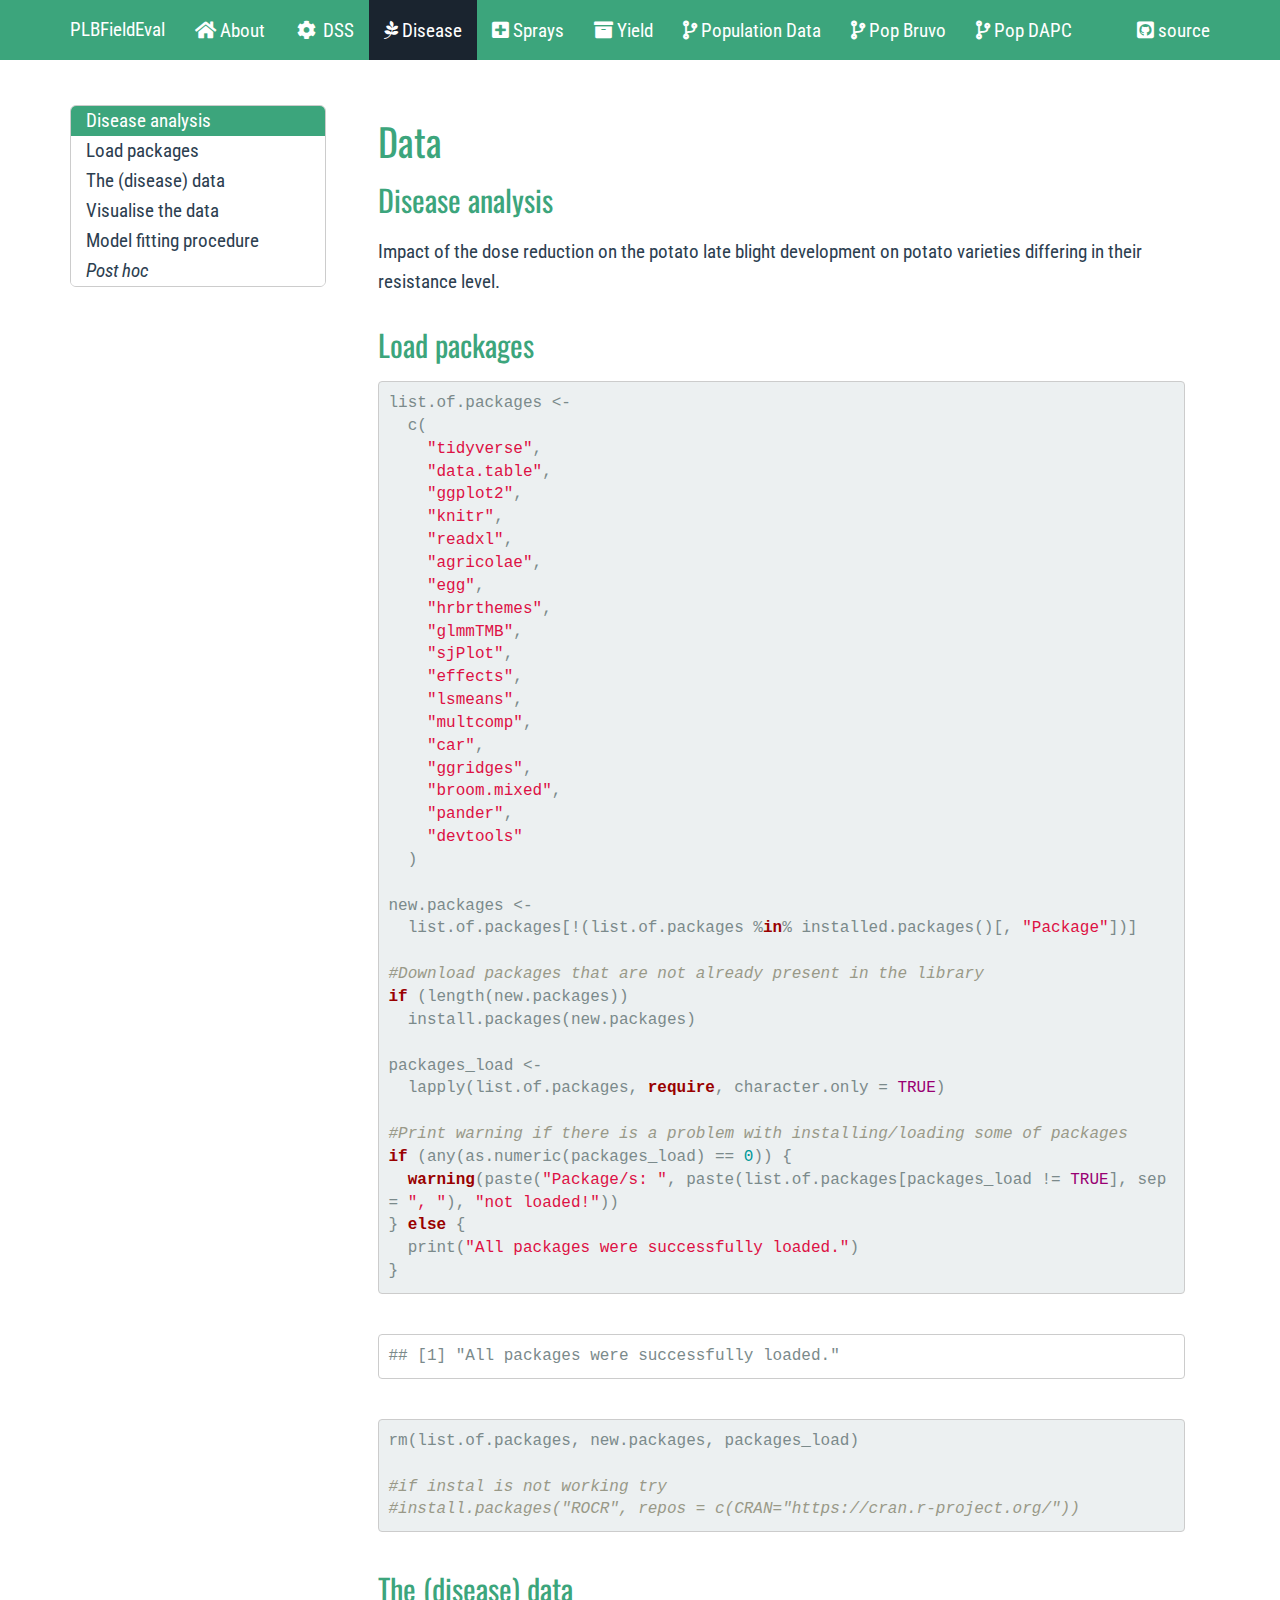
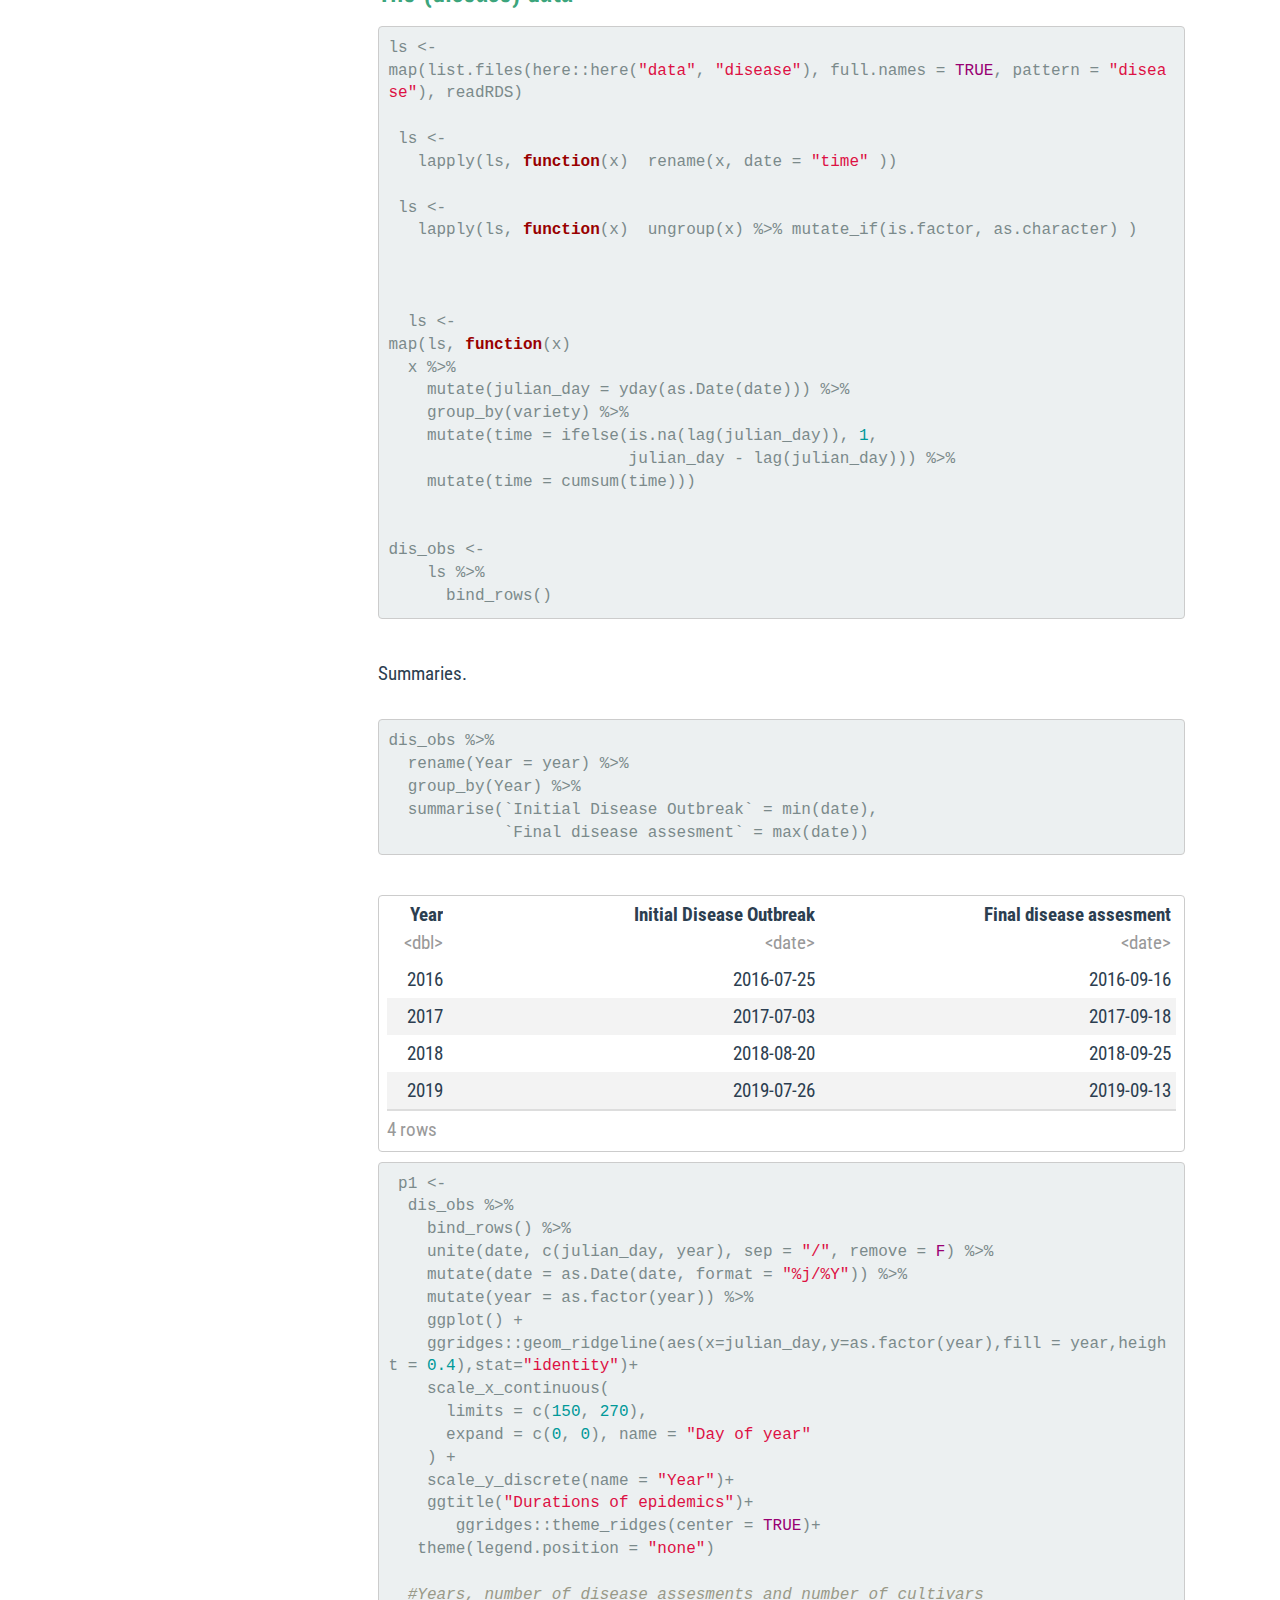
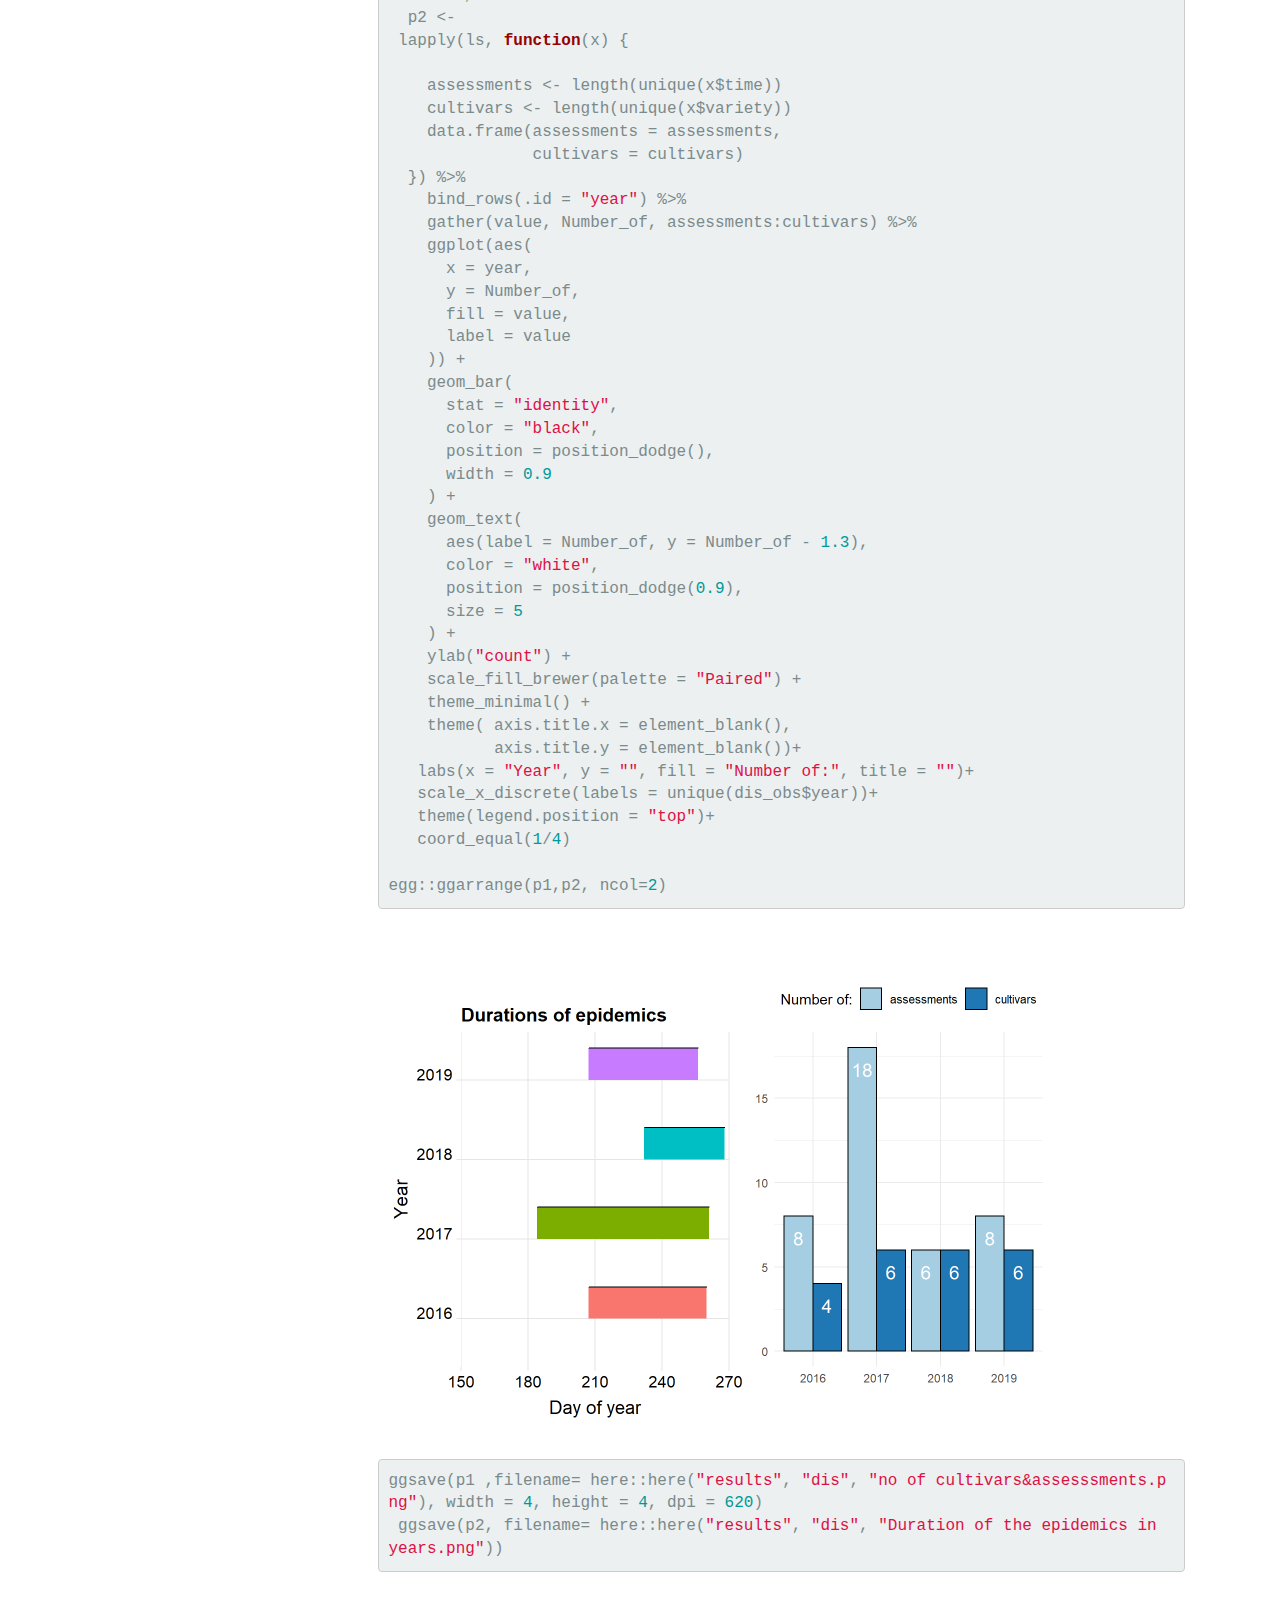
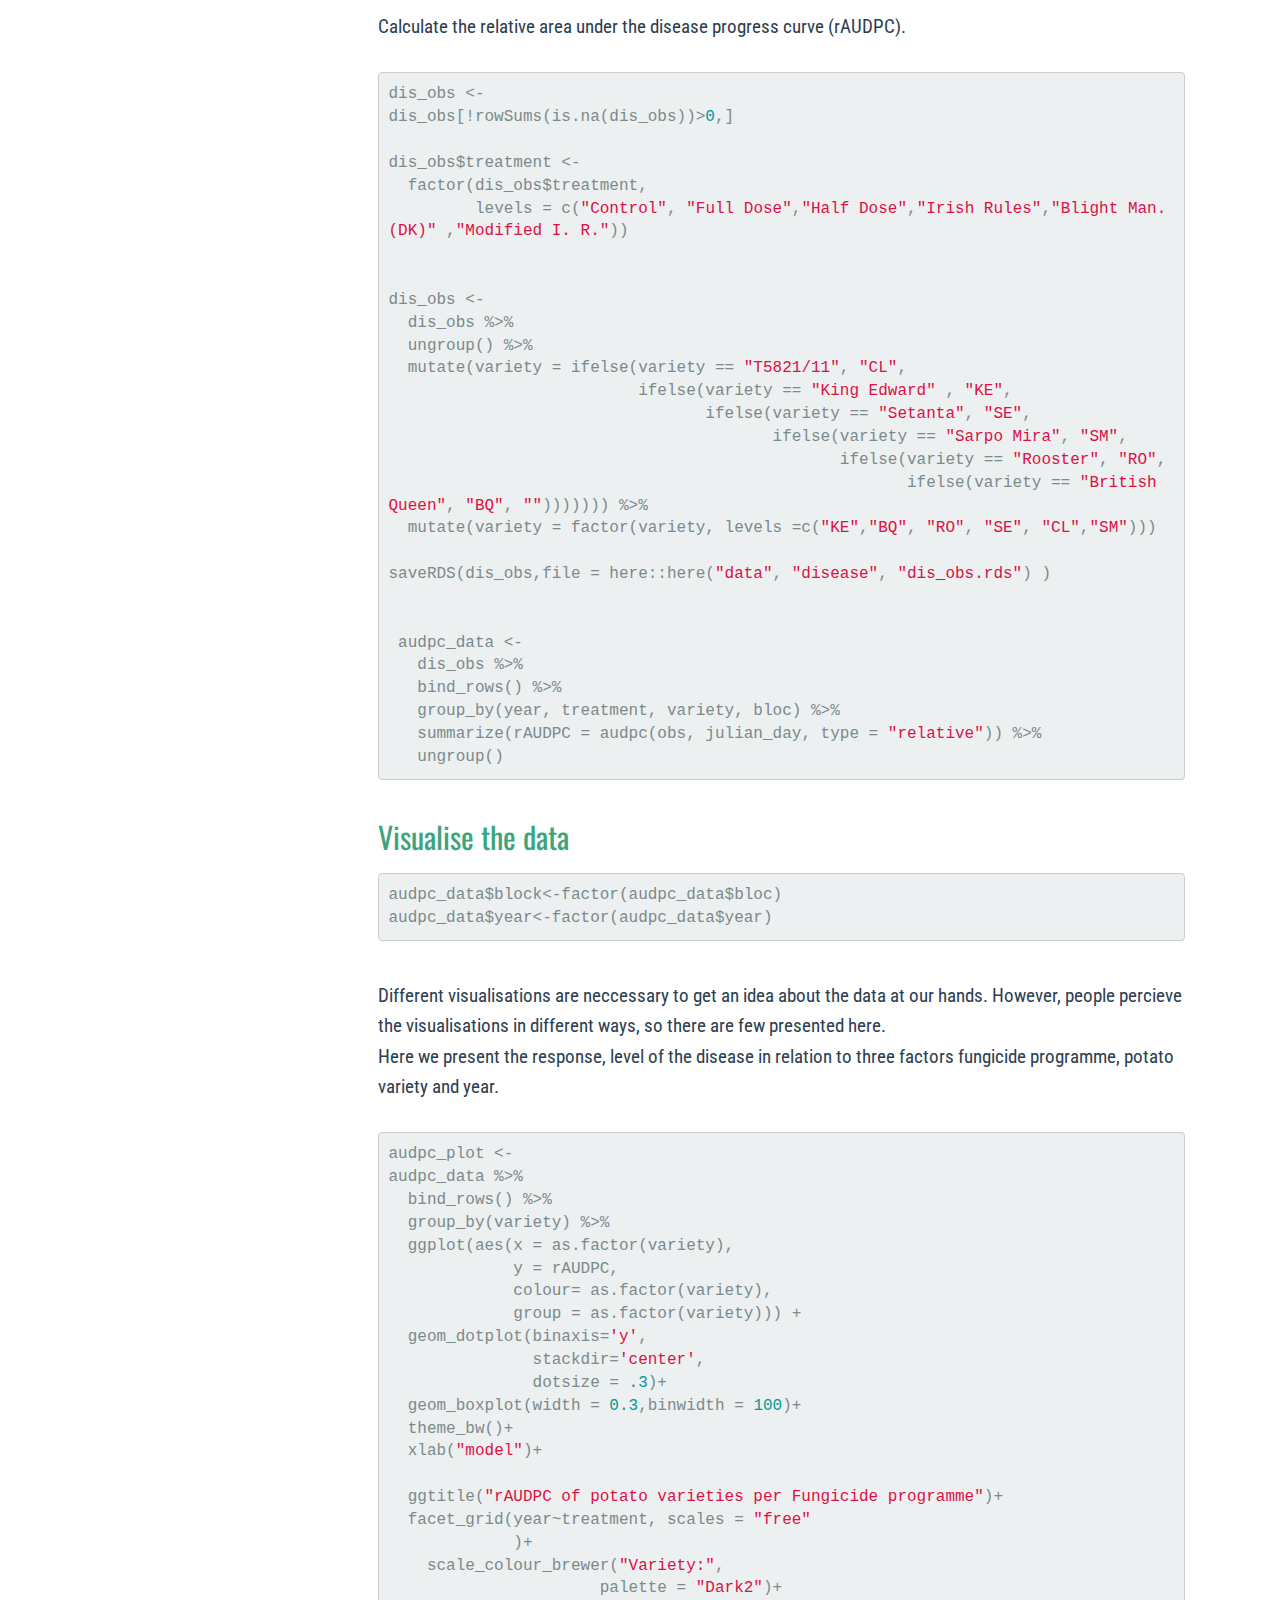
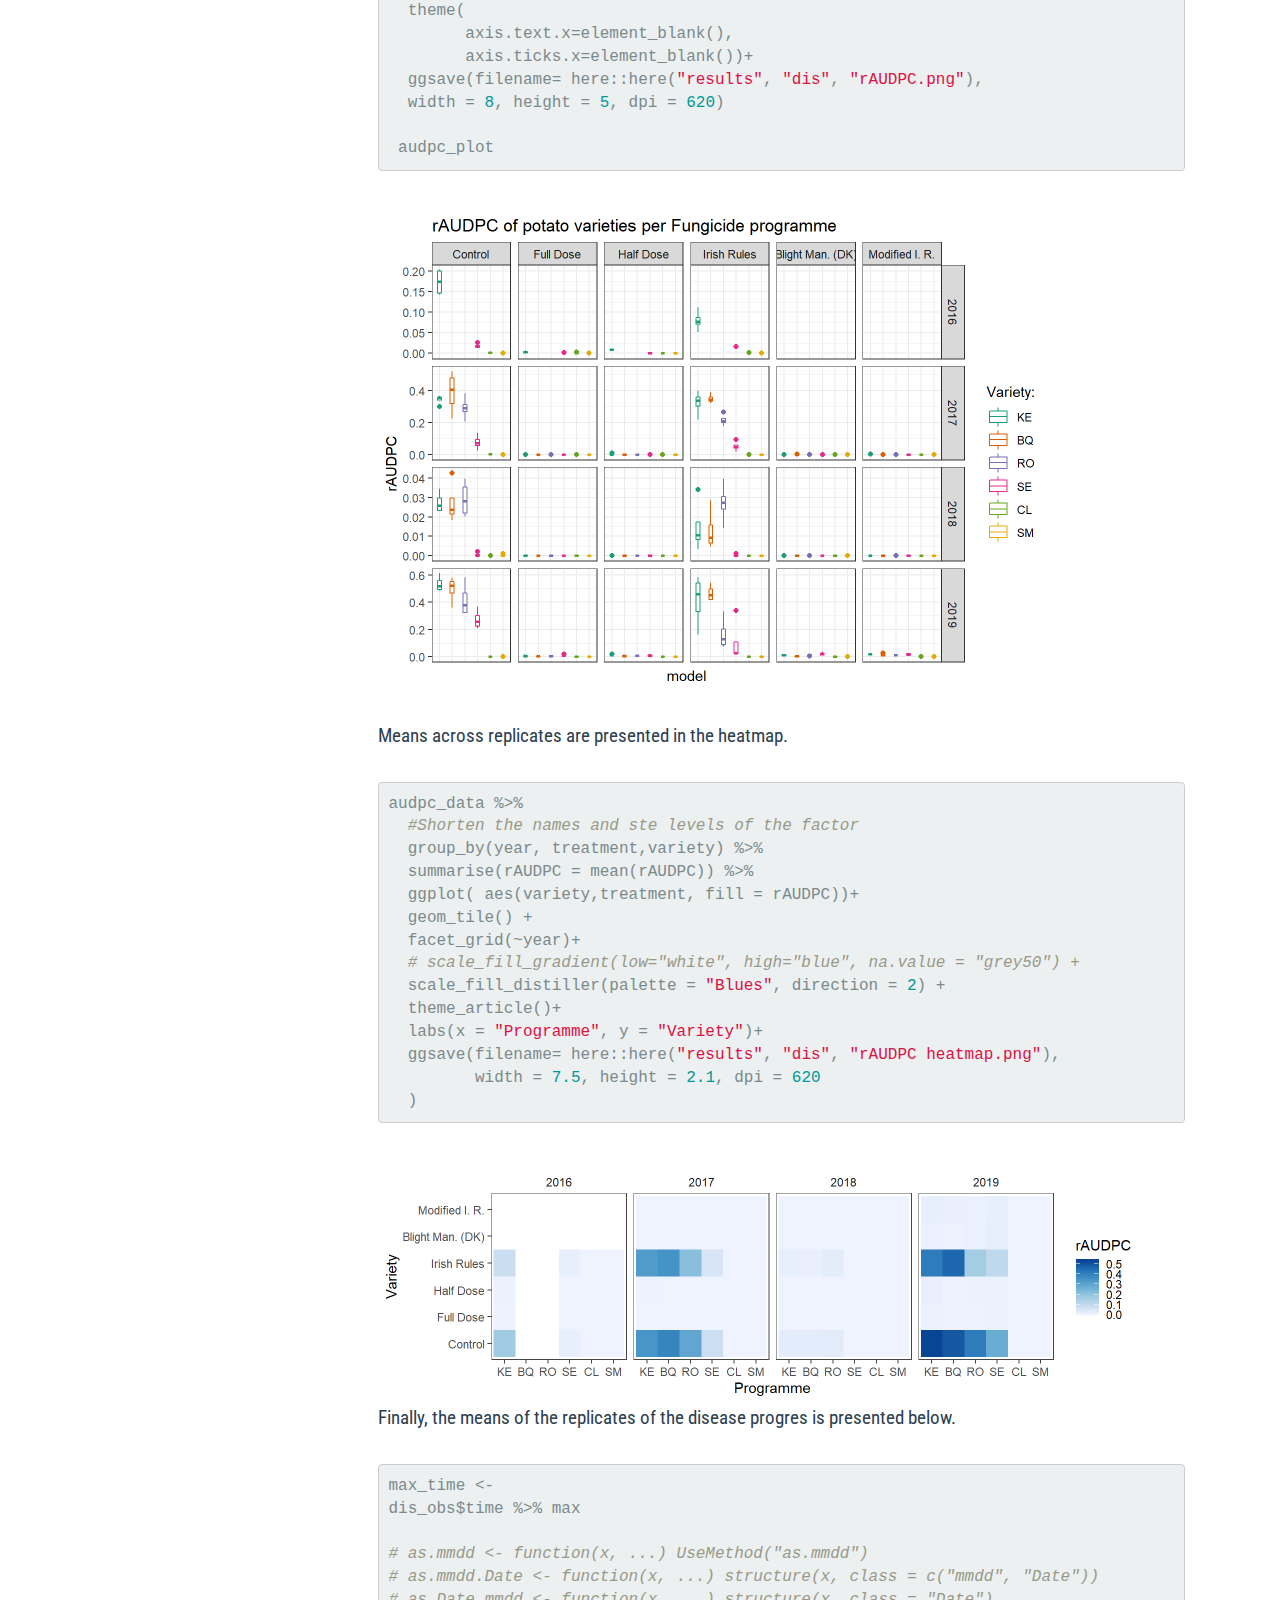
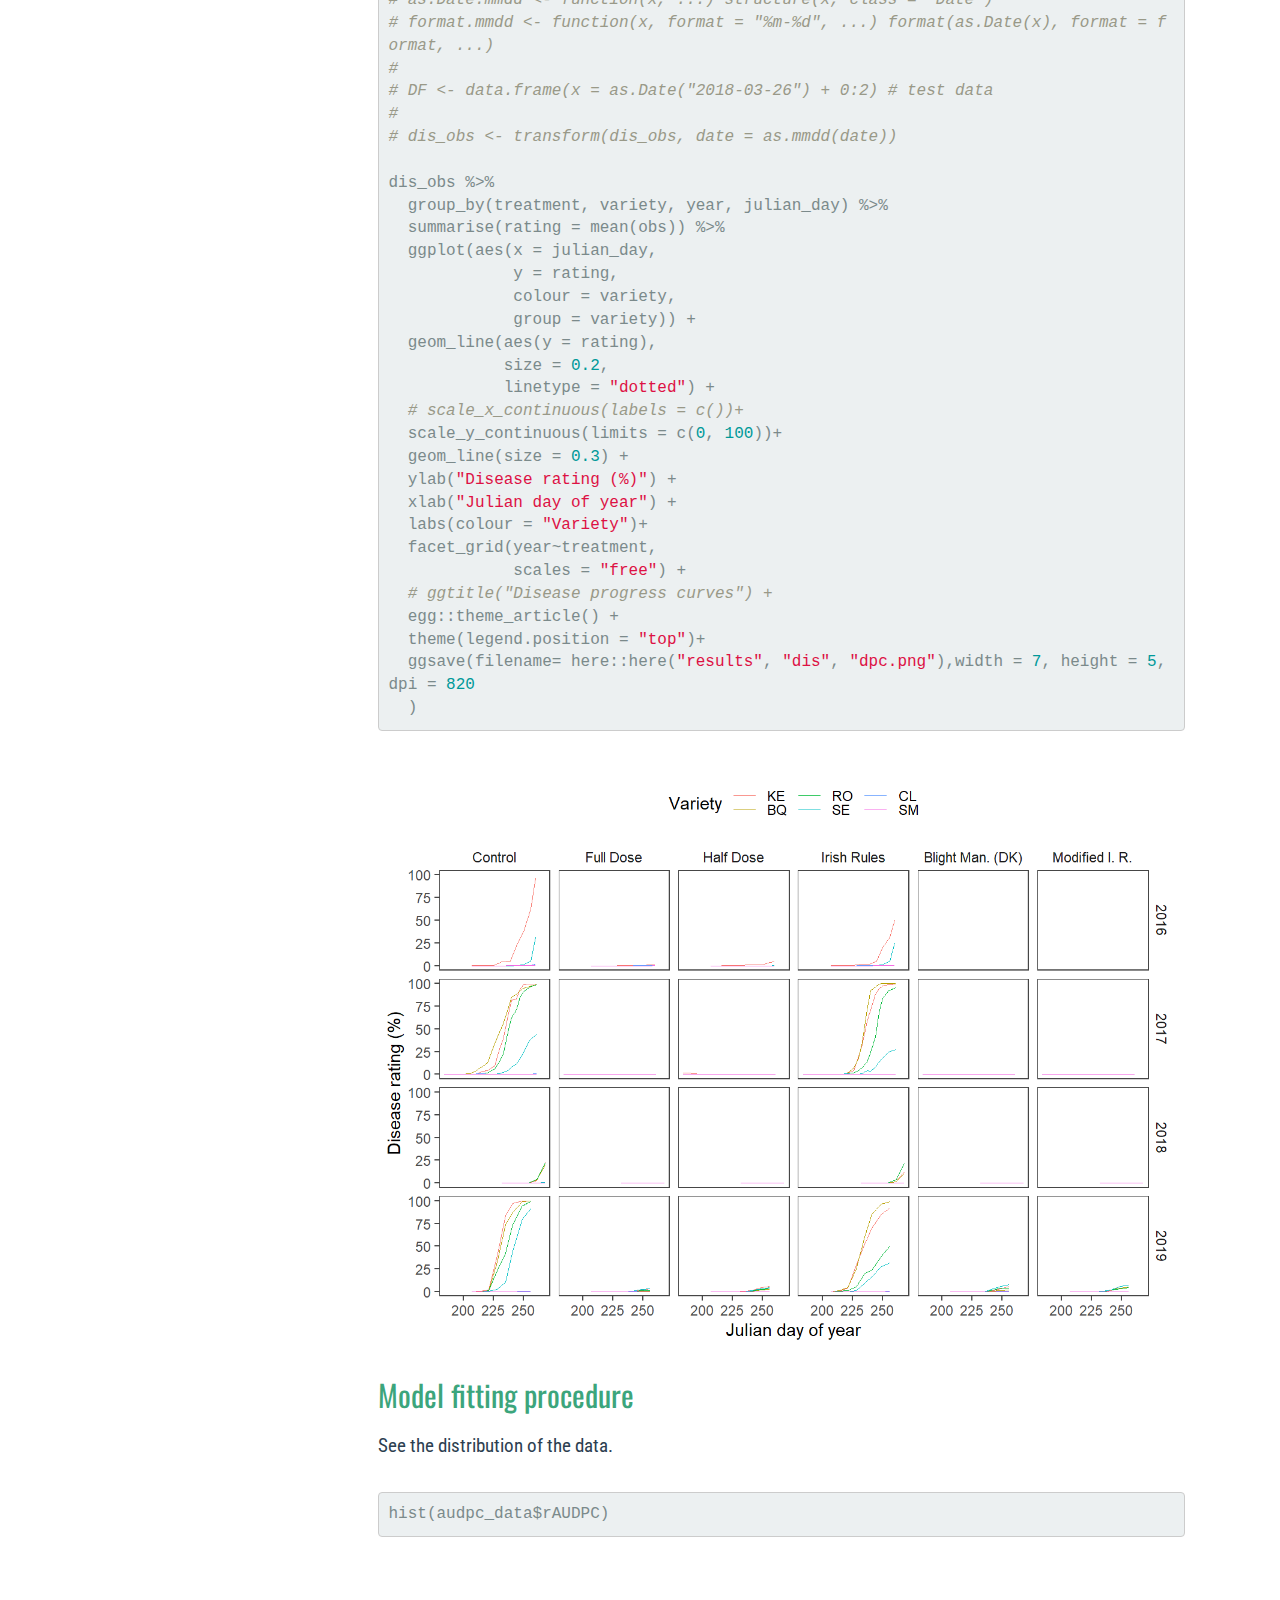
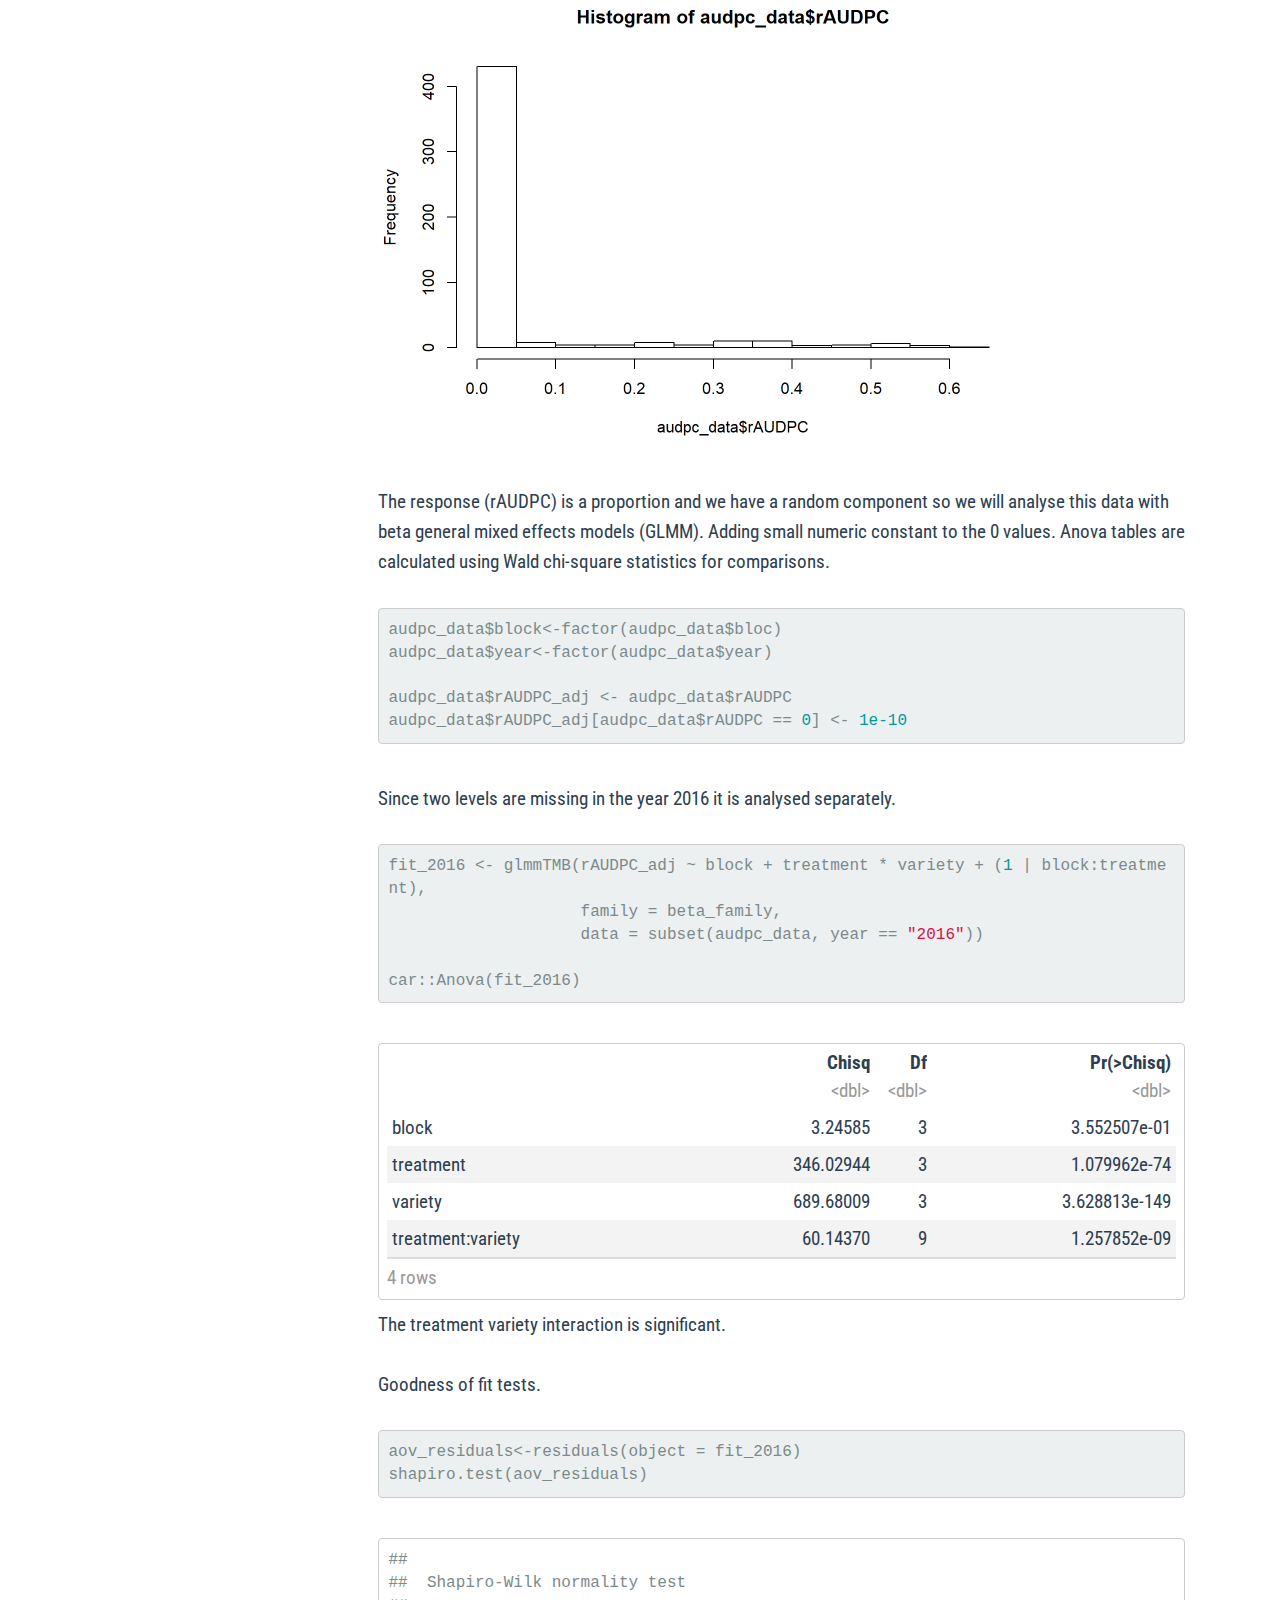
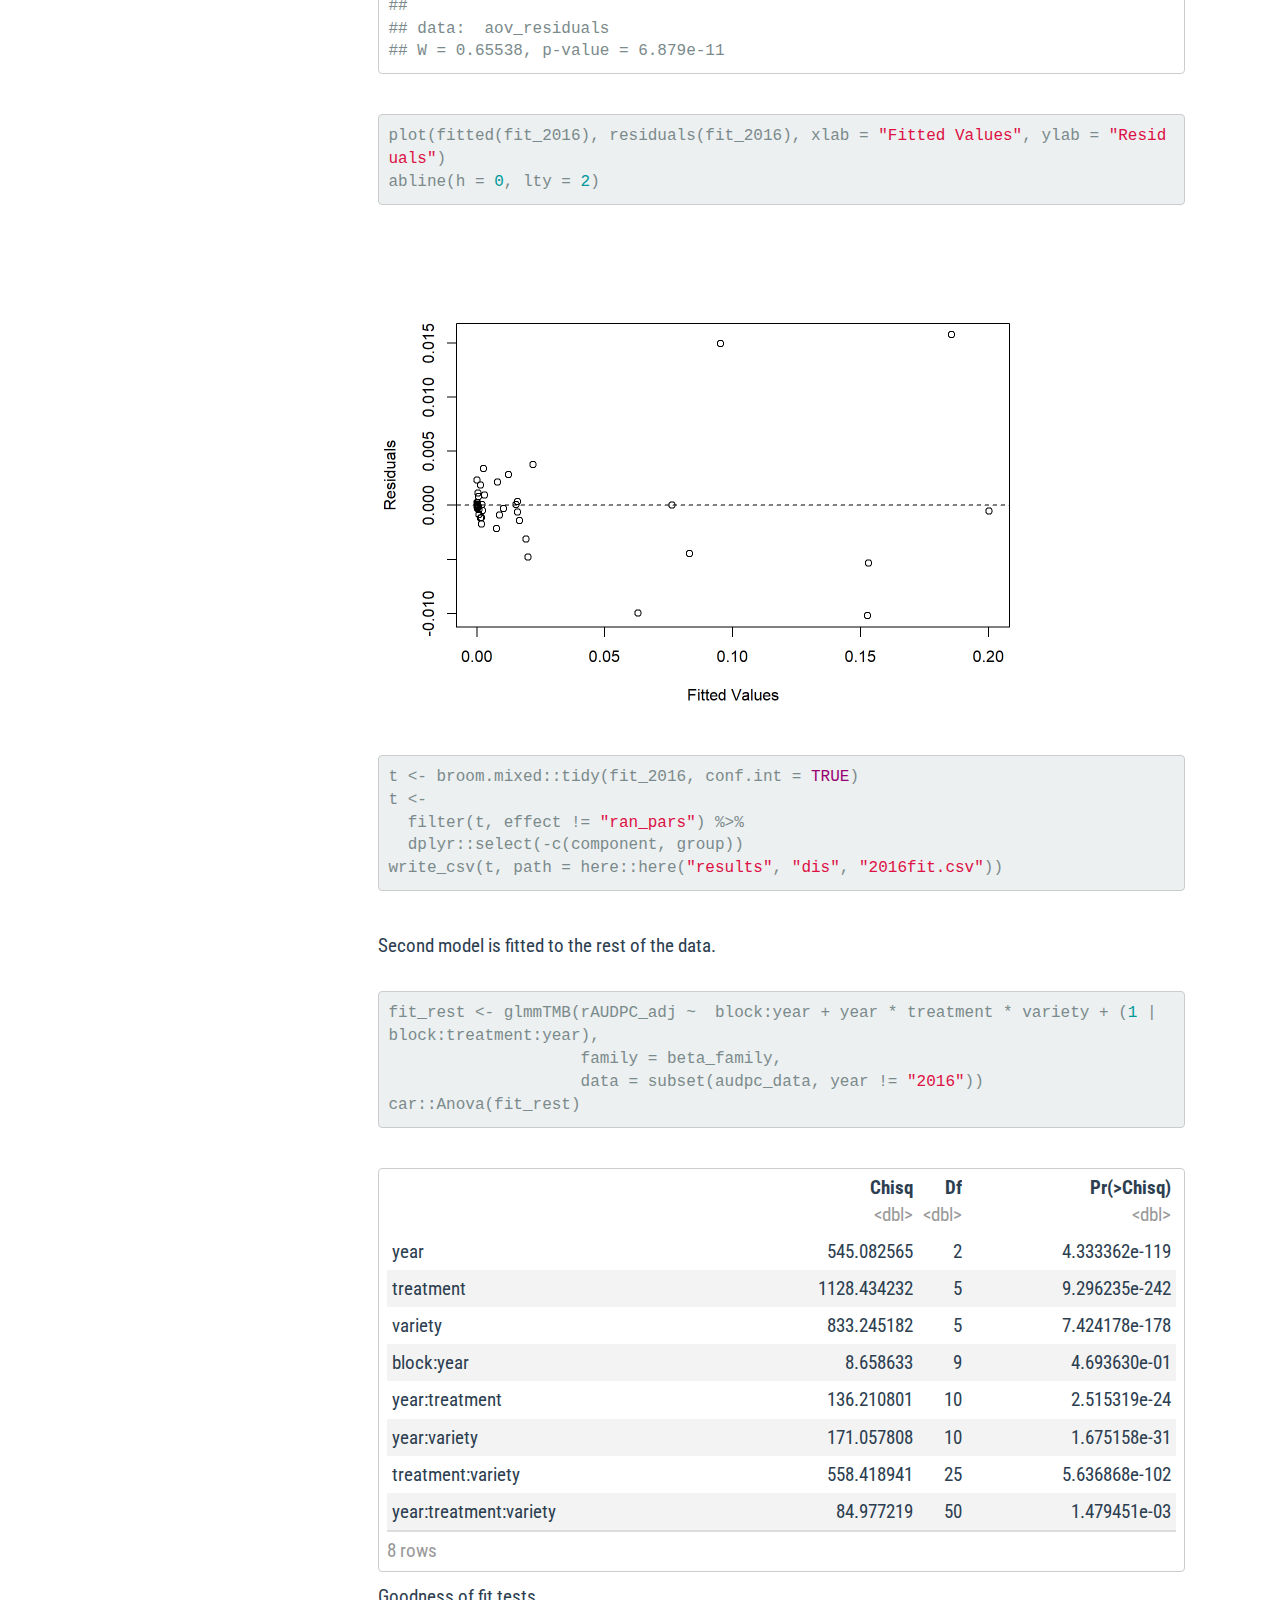
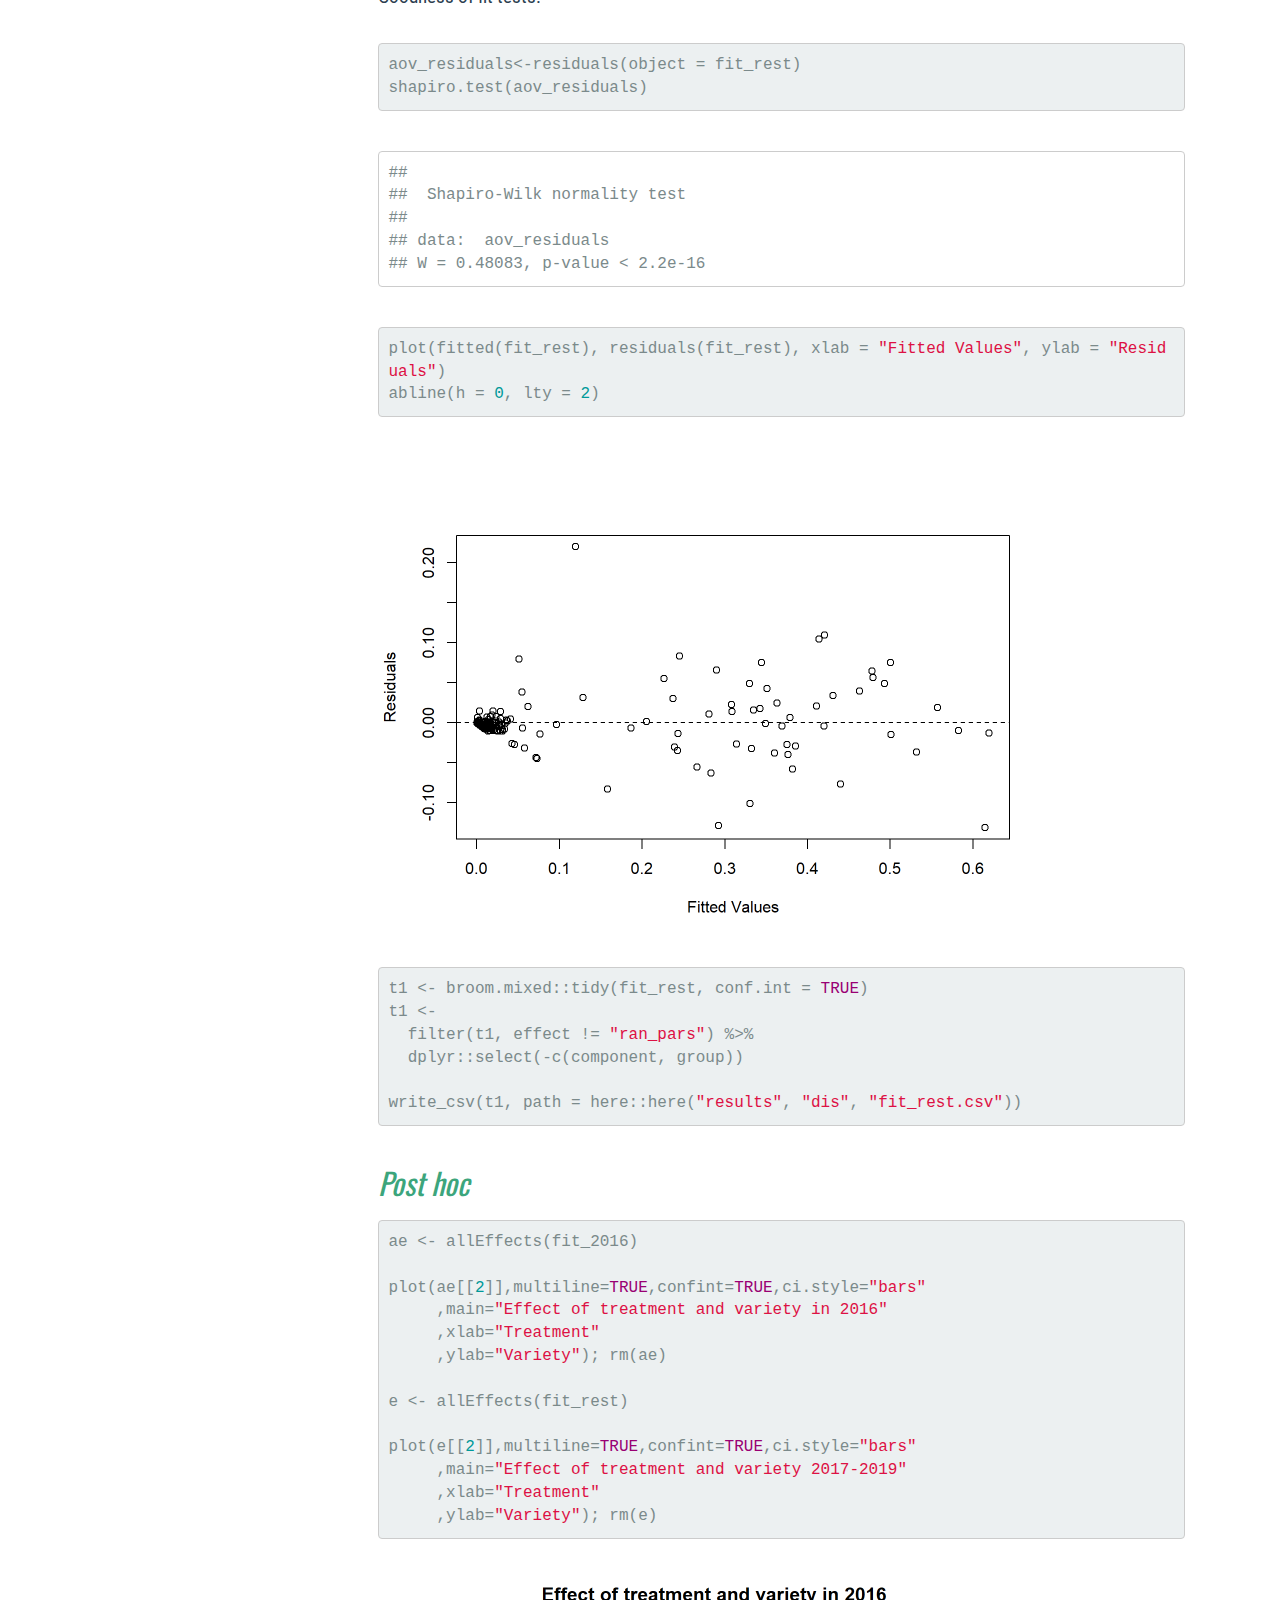
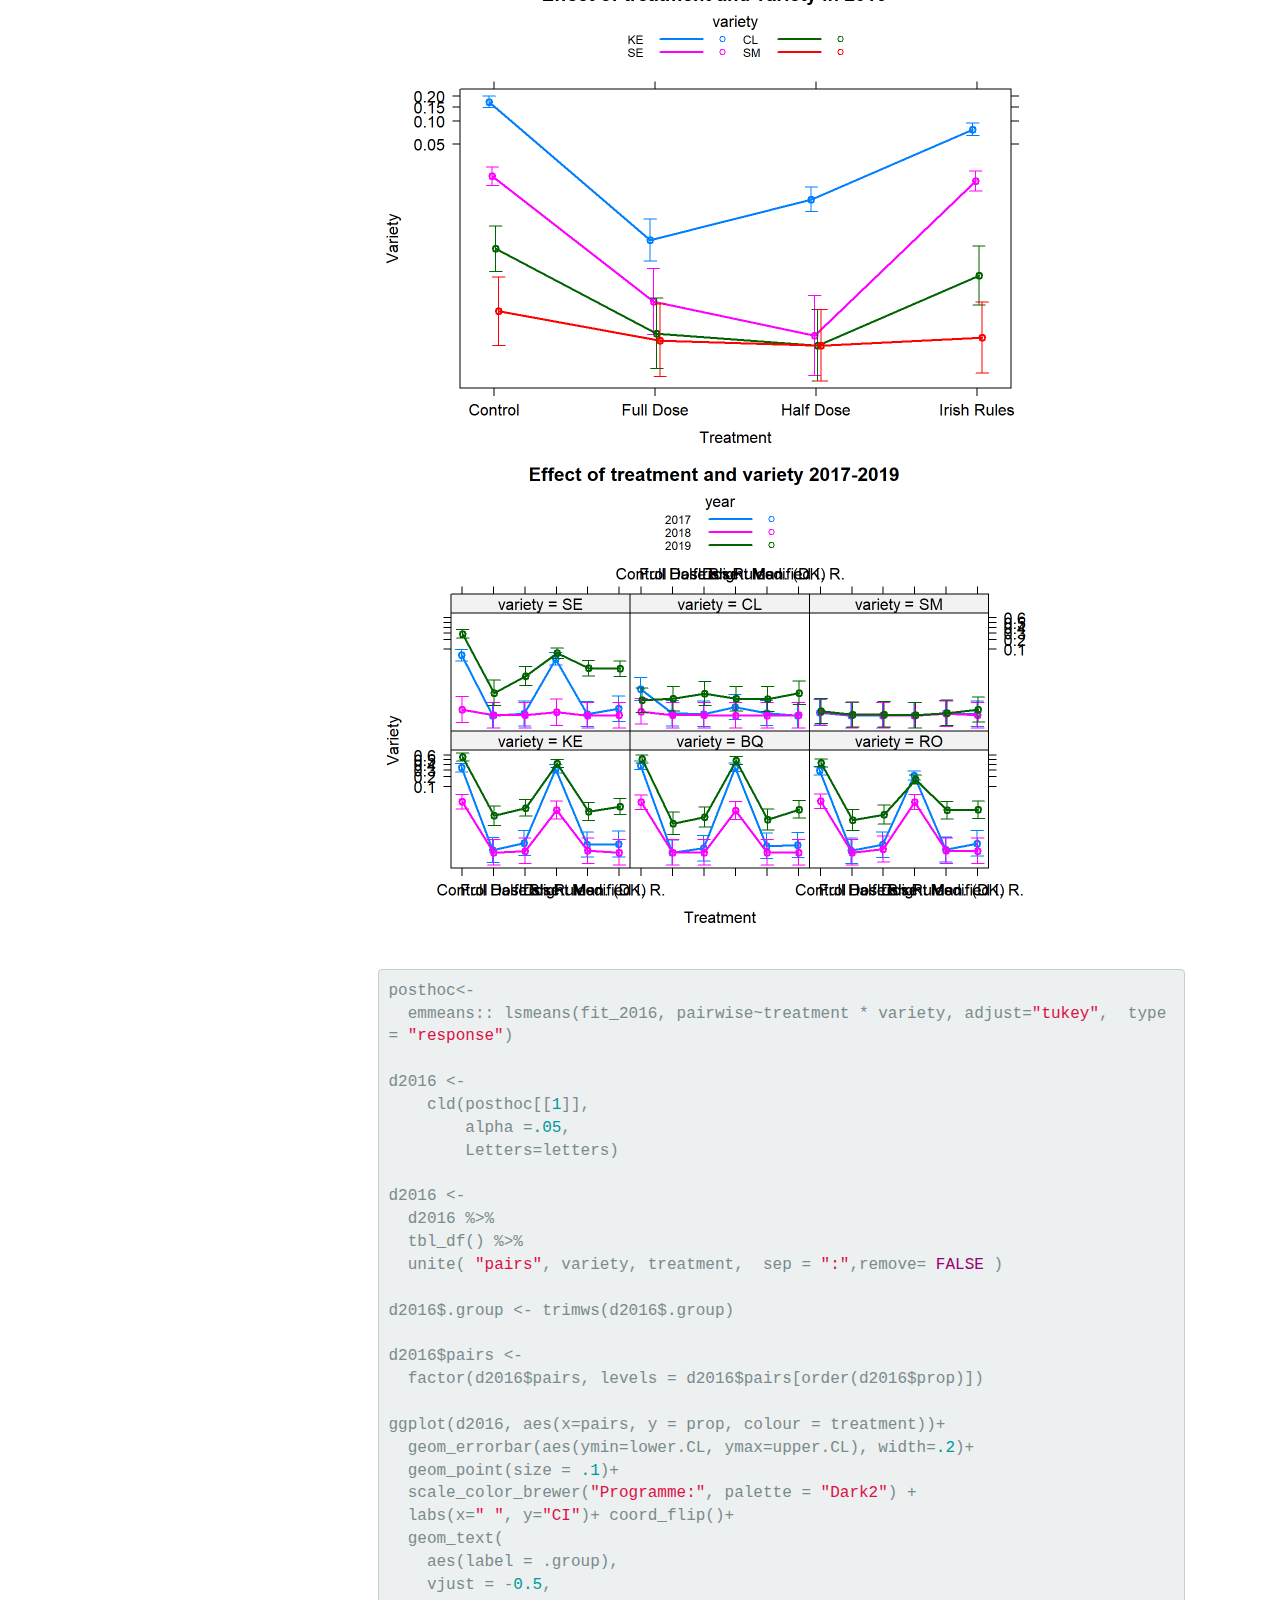
==== commit 210c63d5: "fixes" ====
--- a/docs/disdata.html
+++ b/docs/disdata.html
@@ -760,24 +760,20 @@
   filter(t1, effect != &quot;ran_pars&quot;) %&gt;% 
   dplyr::select(-c(component, group))
 
-panderOptions(&#39;round&#39;, 2)
-panderOptions(&#39;keep.trailing.zeros&#39;, TRUE)
-pander(poly_3_fit, add.significance.stars = TRUE)</code></pre>
-<p>Error in pander(poly_3_fit, add.significance.stars = TRUE) : object ‘poly_3_fit’ not found Calls: <Anonymous> … withCallingHandlers -&gt; withVisible -&gt; eval -&gt; eval -&gt; pander In addition: Warning messages: 1: In mutate_impl(.data, dots, caller_env()) : Unequal factor levels: coercing to character 2: In mutate_impl(.data, dots, caller_env()) : binding character and factor vector, coercing into character vector 3: In mutate_impl(.data, dots, caller_env()) : binding character and factor vector, coercing into character vector 4: In mutate_impl(.data, dots, caller_env()) : binding character and factor vector, coercing into character vector 5: In mutate_impl(.data, dots, caller_env()) : binding character and factor vector, coercing into character vector 6: In mutate_impl(.data, dots, caller_env()) : binding character and factor vector, coercing into character vector 7: In mutate_impl(.data, dots, caller_env()) : binding character and factor vector, coercing into character vector</p>
-<pre class="r"><code>write_csv(t1, path = here::here(&quot;results&quot;, &quot;dis&quot;, &quot;fit_rest.csv&quot;))</code></pre>
+write_csv(t1, path = here::here(&quot;results&quot;, &quot;dis&quot;, &quot;fit_rest.csv&quot;))</code></pre>
 </div>
 <div id="post-hoc" class="section level2">
 <h2><em>Post hoc</em></h2>
 <pre class="r"><code>ae &lt;- allEffects(fit_2016)
 
-plot(ae,multiline=TRUE,confint=TRUE,ci.style=&quot;bars&quot;
+plot(ae[[2]],multiline=TRUE,confint=TRUE,ci.style=&quot;bars&quot;
      ,main=&quot;Effect of treatment and variety in 2016&quot;
      ,xlab=&quot;Treatment&quot;
      ,ylab=&quot;Variety&quot;); rm(ae)
 
 e &lt;- allEffects(fit_rest)
 
-plot(e,multiline=TRUE,confint=TRUE,ci.style=&quot;bars&quot;
+plot(e[[2]],multiline=TRUE,confint=TRUE,ci.style=&quot;bars&quot;
      ,main=&quot;Effect of treatment and variety 2017-2019&quot;
      ,xlab=&quot;Treatment&quot;
      ,ylab=&quot;Variety&quot;); rm(e)</code></pre>
@@ -839,6 +835,7 @@
 
 drest$.group &lt;- trimws(drest$.group)
 
+p_rest &lt;- 
 ggplot(drest, aes(x=pairs, y = prop, colour = treatment))+
   geom_errorbar(aes(ymin=lower.CL, ymax=upper.CL), width=.2)+
   geom_point(size = .1)+
@@ -853,12 +850,15 @@
     size = 2
   ) +
   theme_bw()+
-  theme(axis.text.y = element_text(size = 8))+
-  ggsave(filename= here::here(&quot;results&quot;, &quot;dis&quot;, &quot;pairwise comparisons.png&quot;), 
-         width = 7, height = 11.5, dpi = 420)</code></pre>
+  theme(axis.text.y = element_text(size = 8))
+p_rest</code></pre>
 <p><img src="disdata_files/figure-html/comparisions_rest-1.png" width="100%" height="15" /></p>
-<p>The model fits are combined in a single data set and presented in a single Figure.</p>
-<pre class="r"><code>d1 &lt;- 
+<pre class="r"><code>  ggsave(p_rest,filename= here::here(&quot;results&quot;, &quot;dis&quot;, &quot;pairwise comparisons.png&quot;), 
+         width = 7, height = 11.5, dpi = 420)
+rm(p_rest)</code></pre>
+<p>The model fits are combined in a single data set and presented in one figure.</p>
+<pre class="r"><code>d2016$year &lt;- factor(2016)
+d1 &lt;- 
   dplyr::bind_rows(d2016, drest)
 
 
@@ -907,6 +907,7 @@
     alpha = .5,
     position = position_dodge(width = dodging)
   ) +
+  scale_color_brewer(&quot;Programme:&quot;, palette = &quot;Dark2&quot;) +
   theme_article() +
   theme(legend.position = &quot;top&quot;) +
   geom_vline(aes(xintercept = line_positions),
@@ -936,7 +937,7 @@
 ##  collate  English_United States.1252  
 ##  ctype    English_United States.1252  
 ##  tz       Europe/London               
-##  date     2019-11-04                  
+##  date     2019-11-05                  
 ## 
 ## - Packages --------------------------------------------------------------
 ##  ! package      * version  date       lib source        
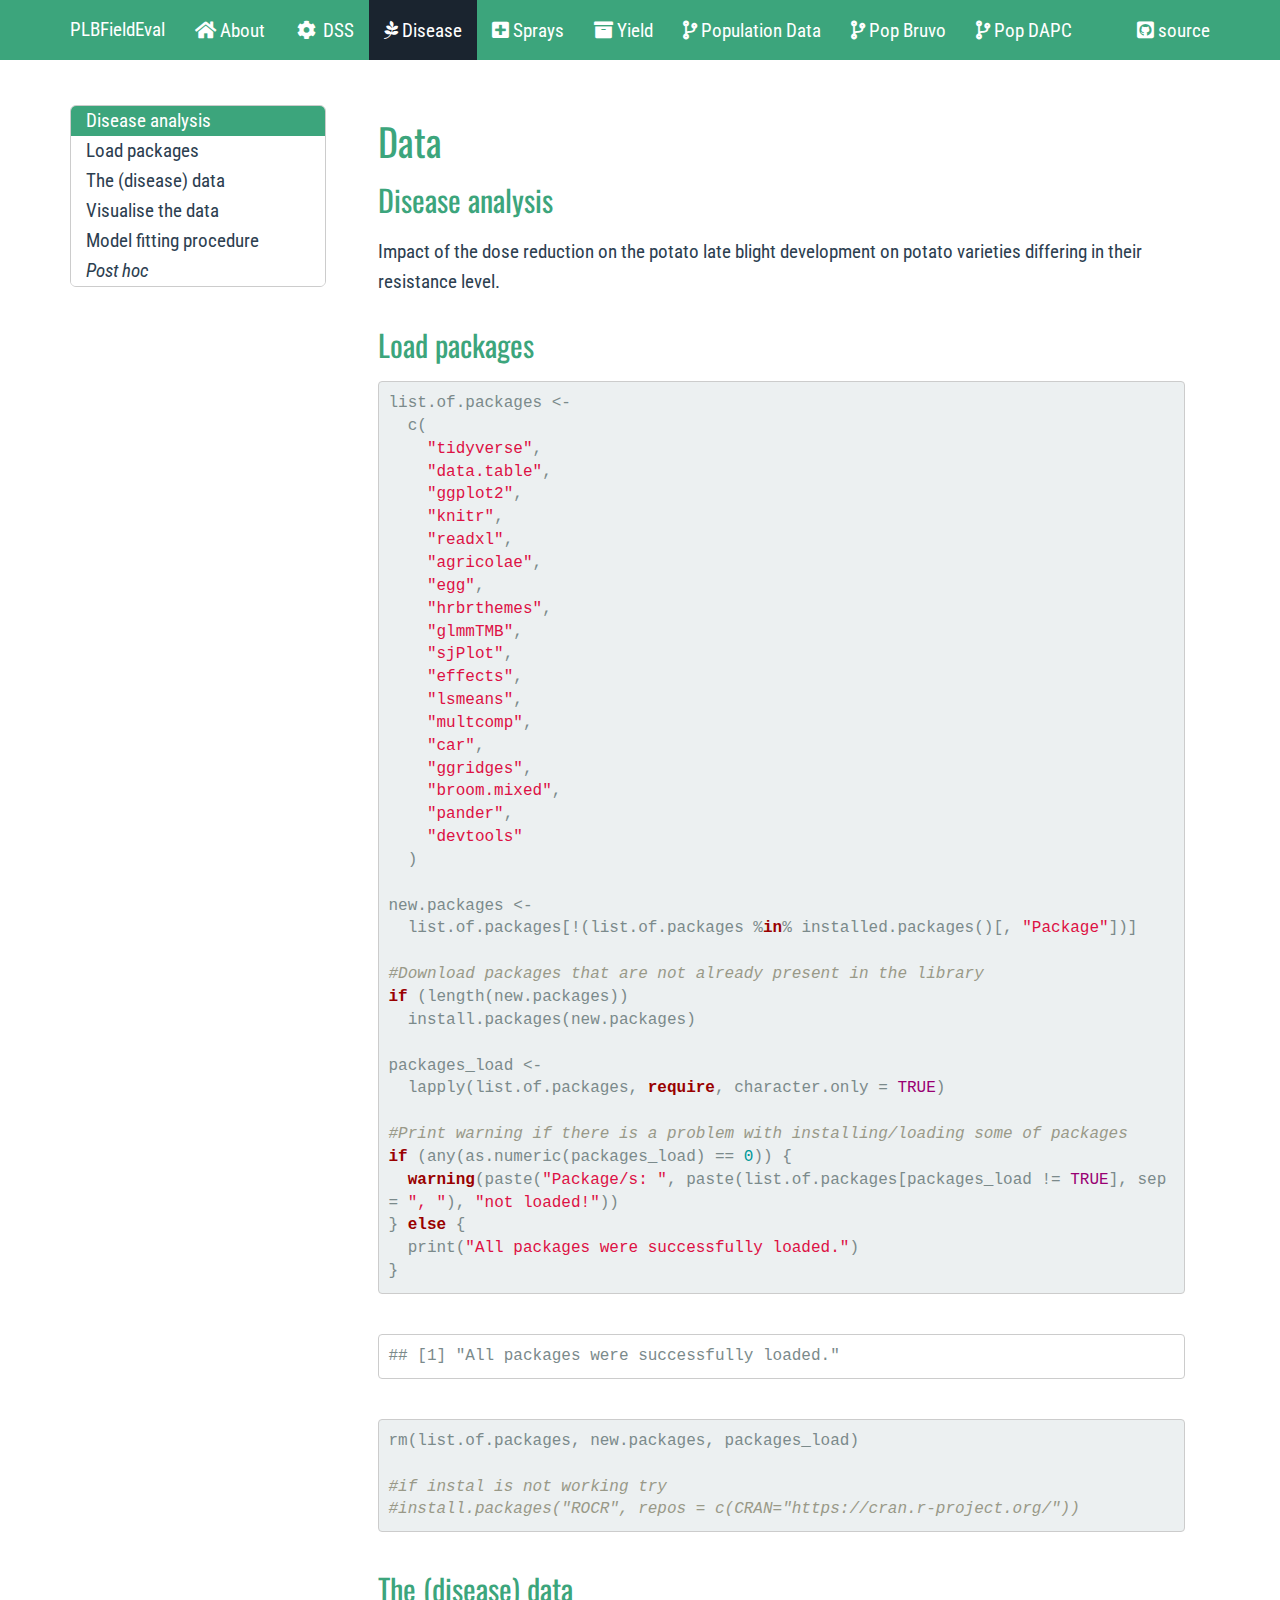
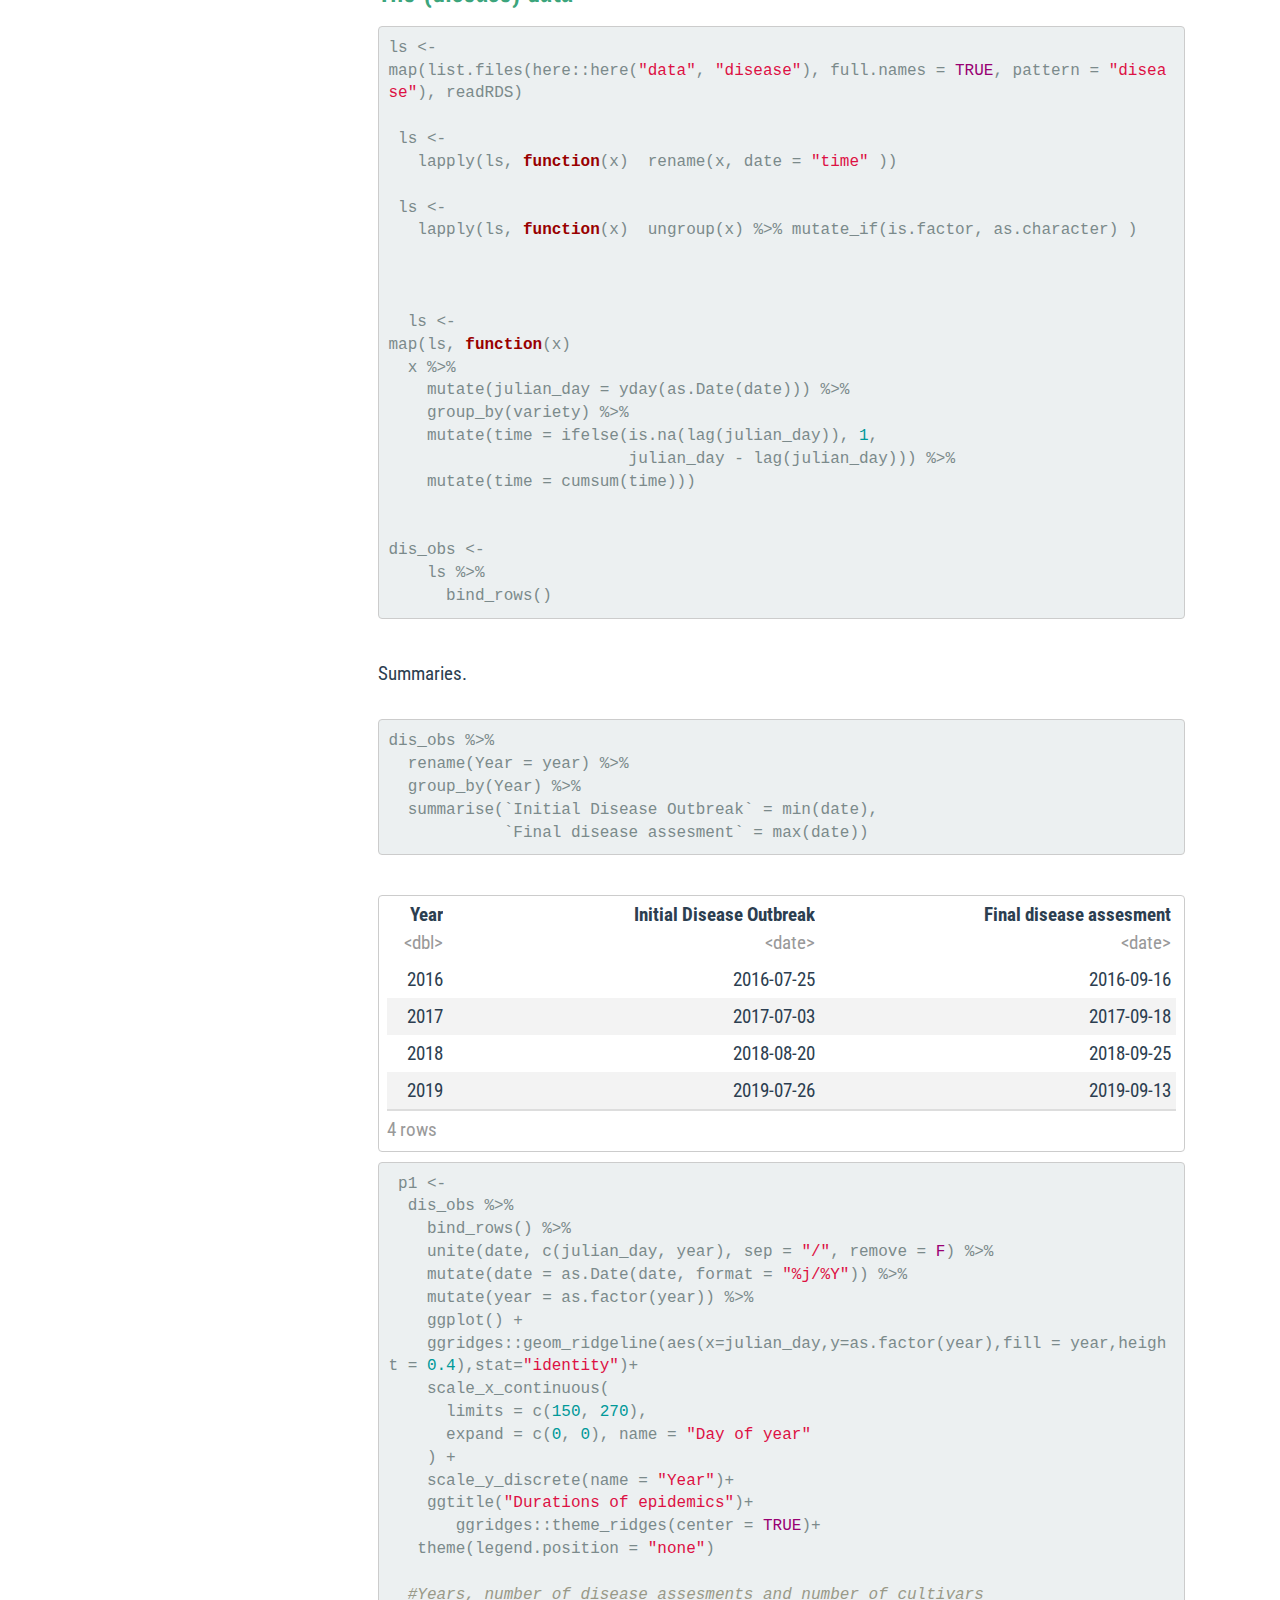
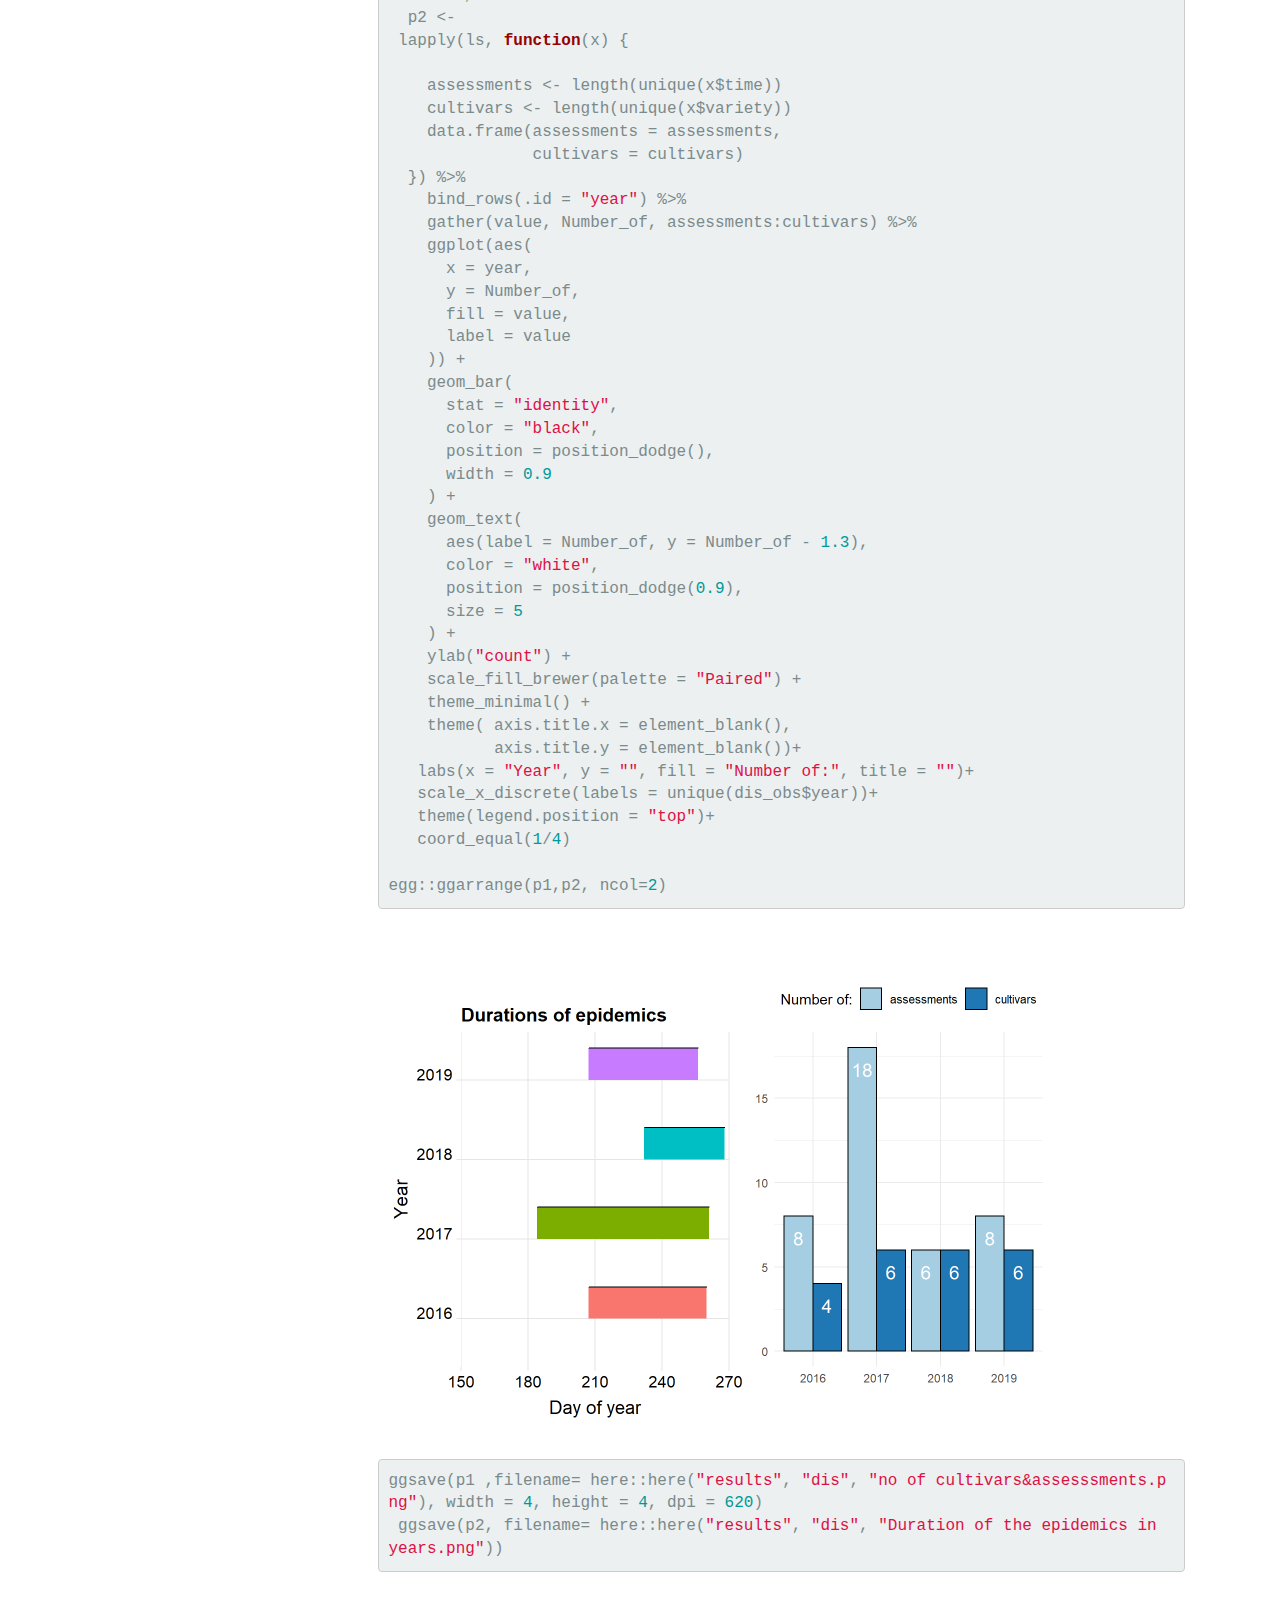
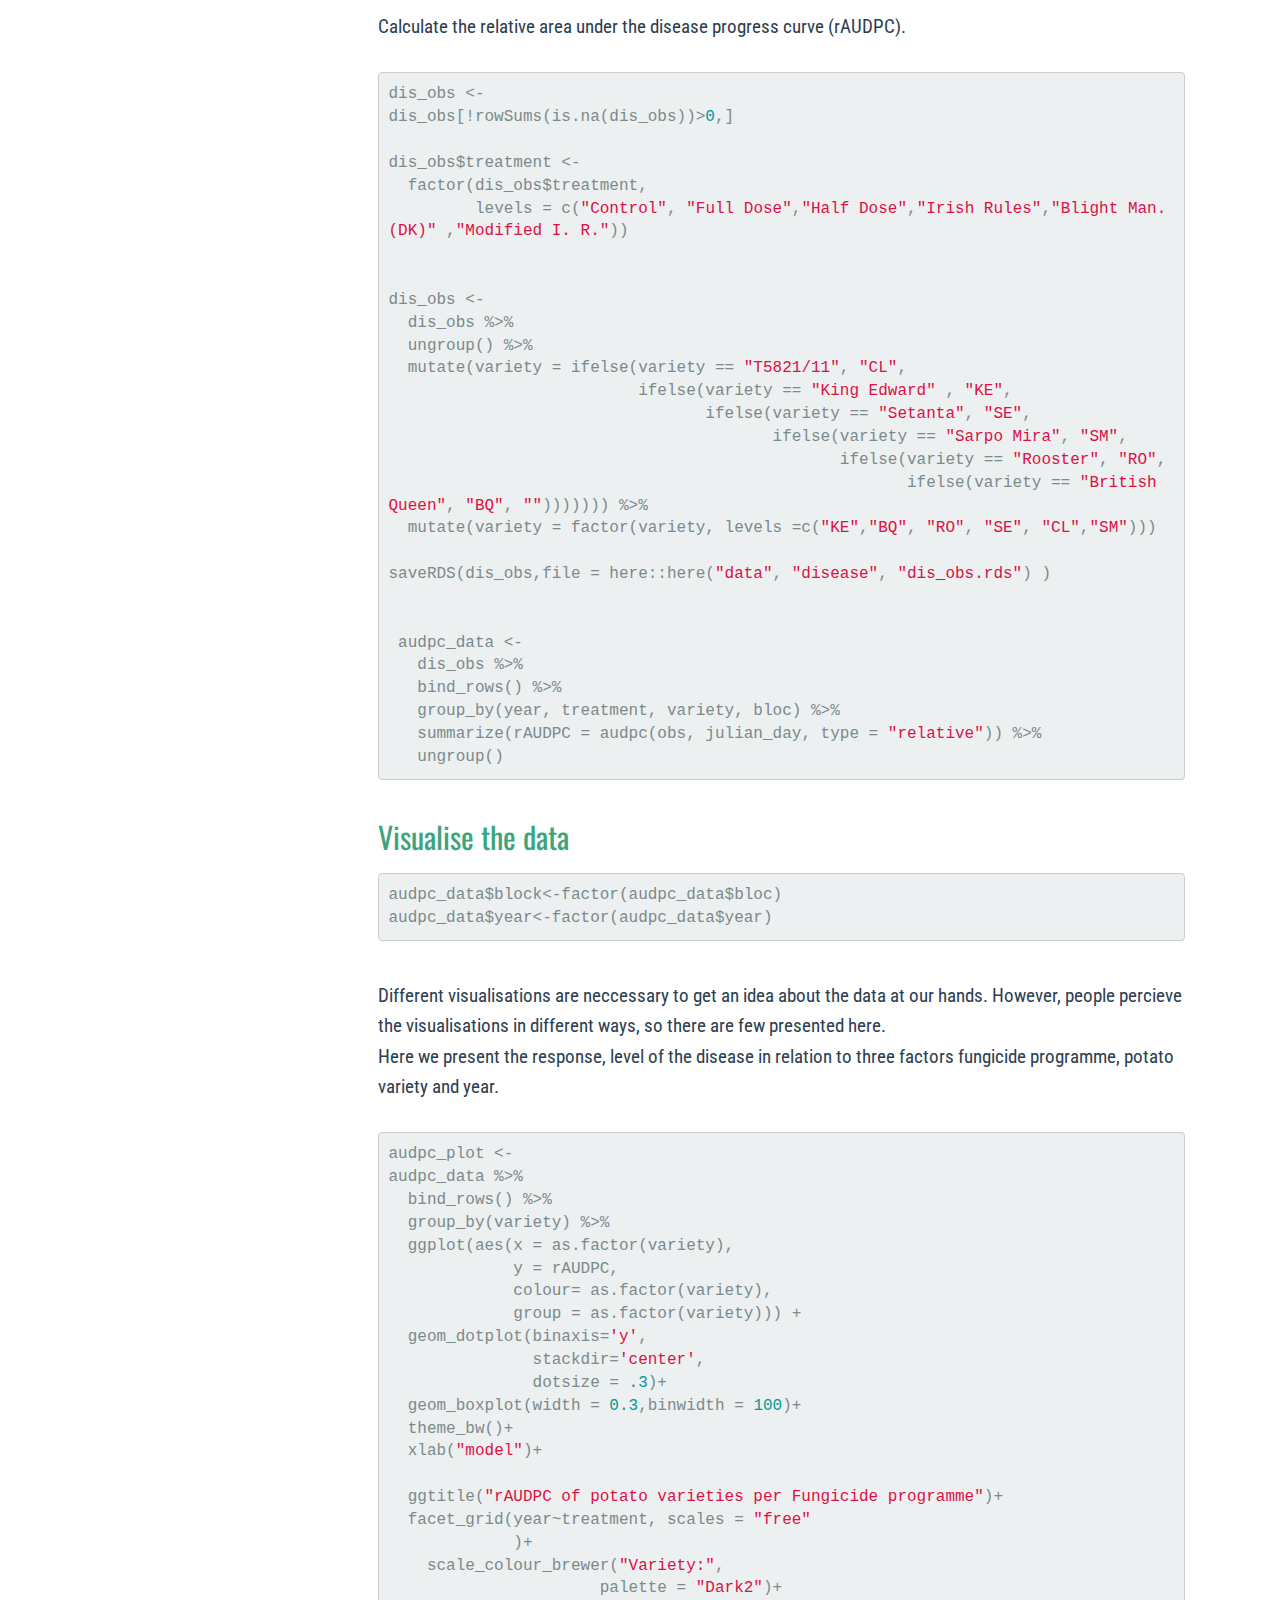
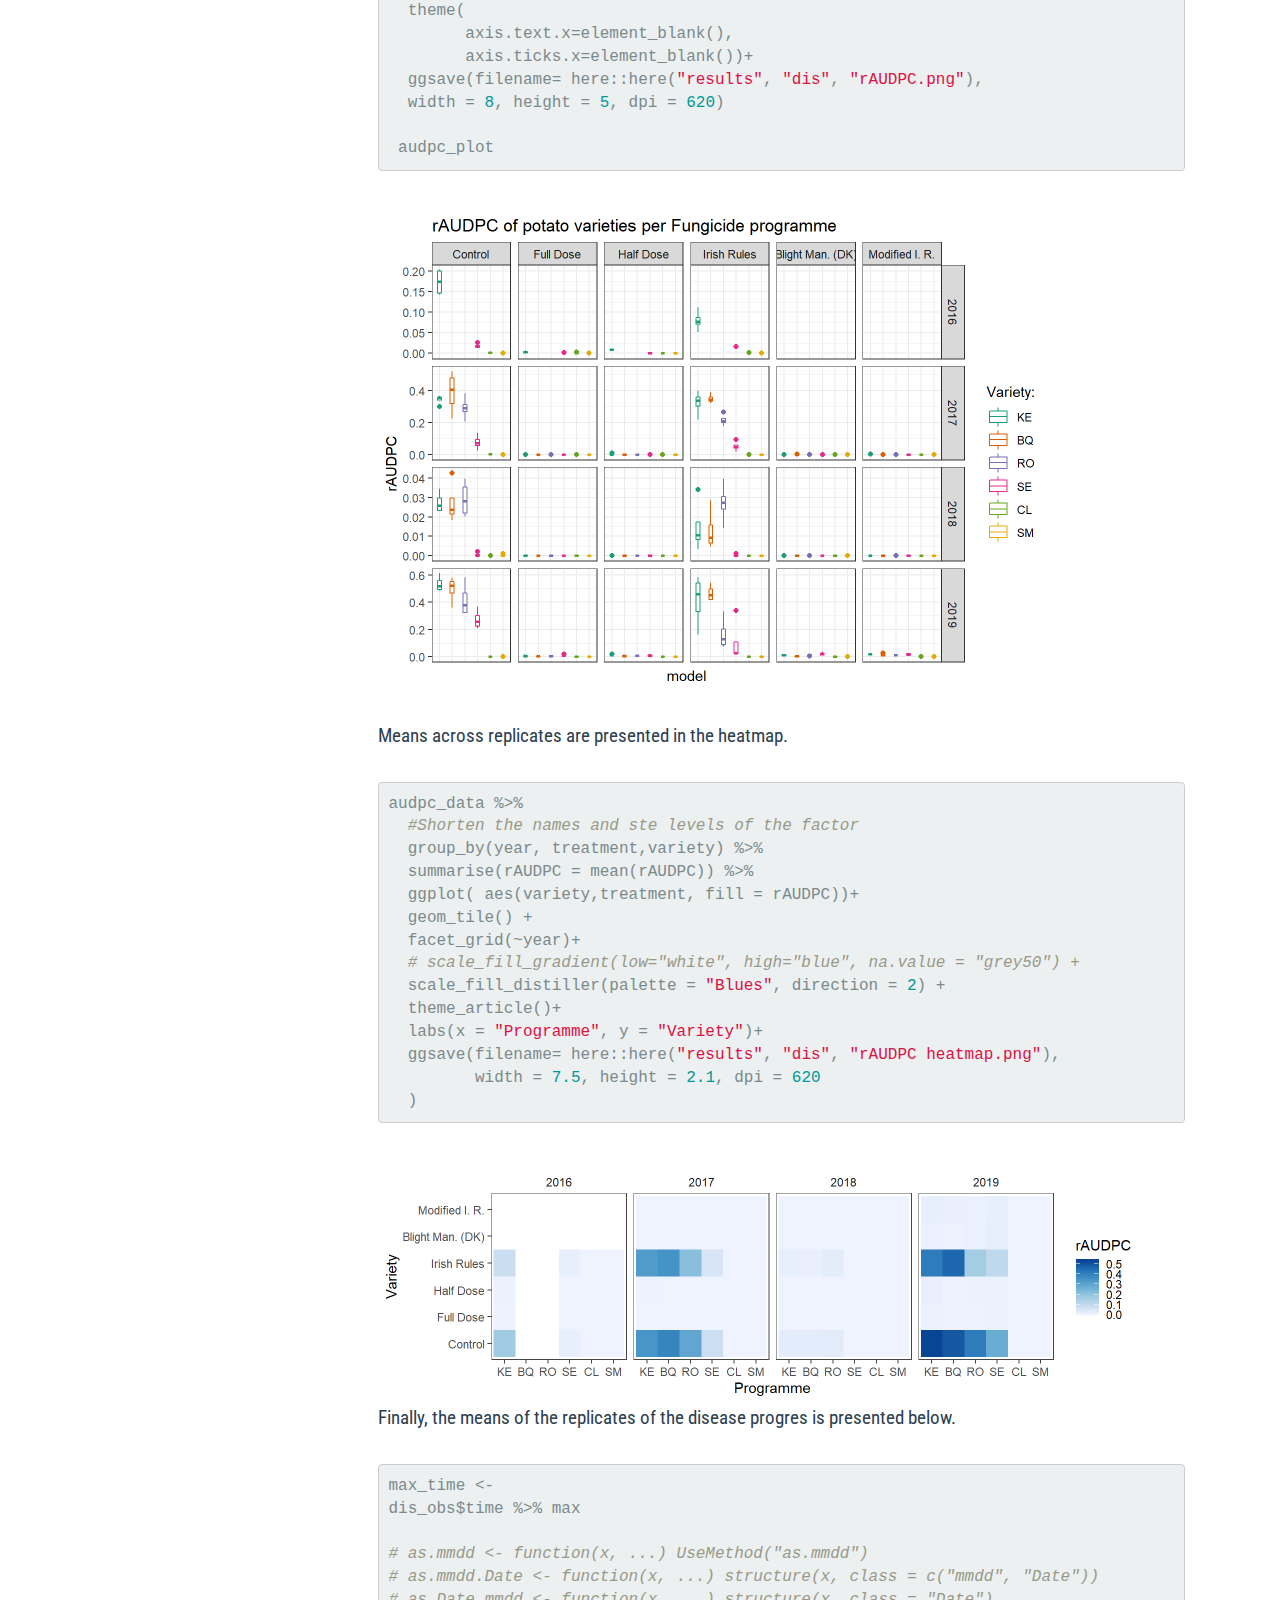
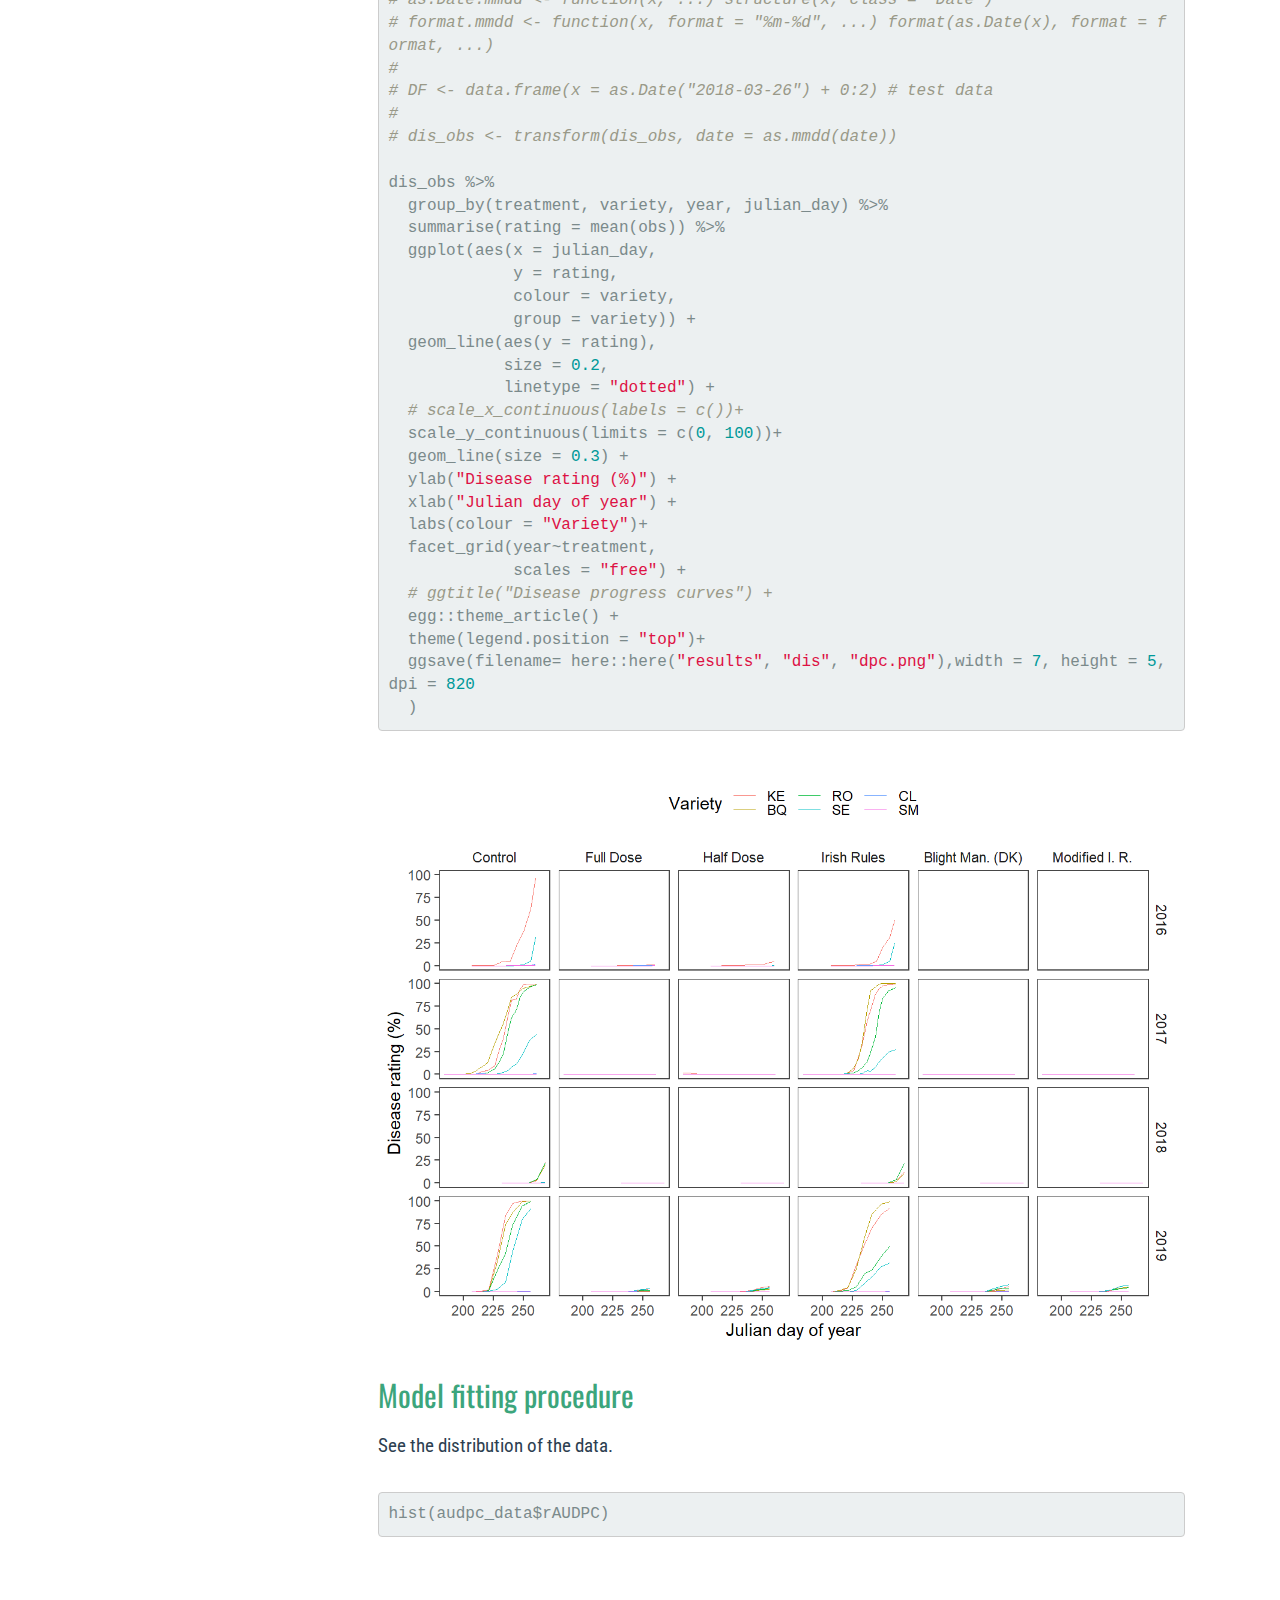
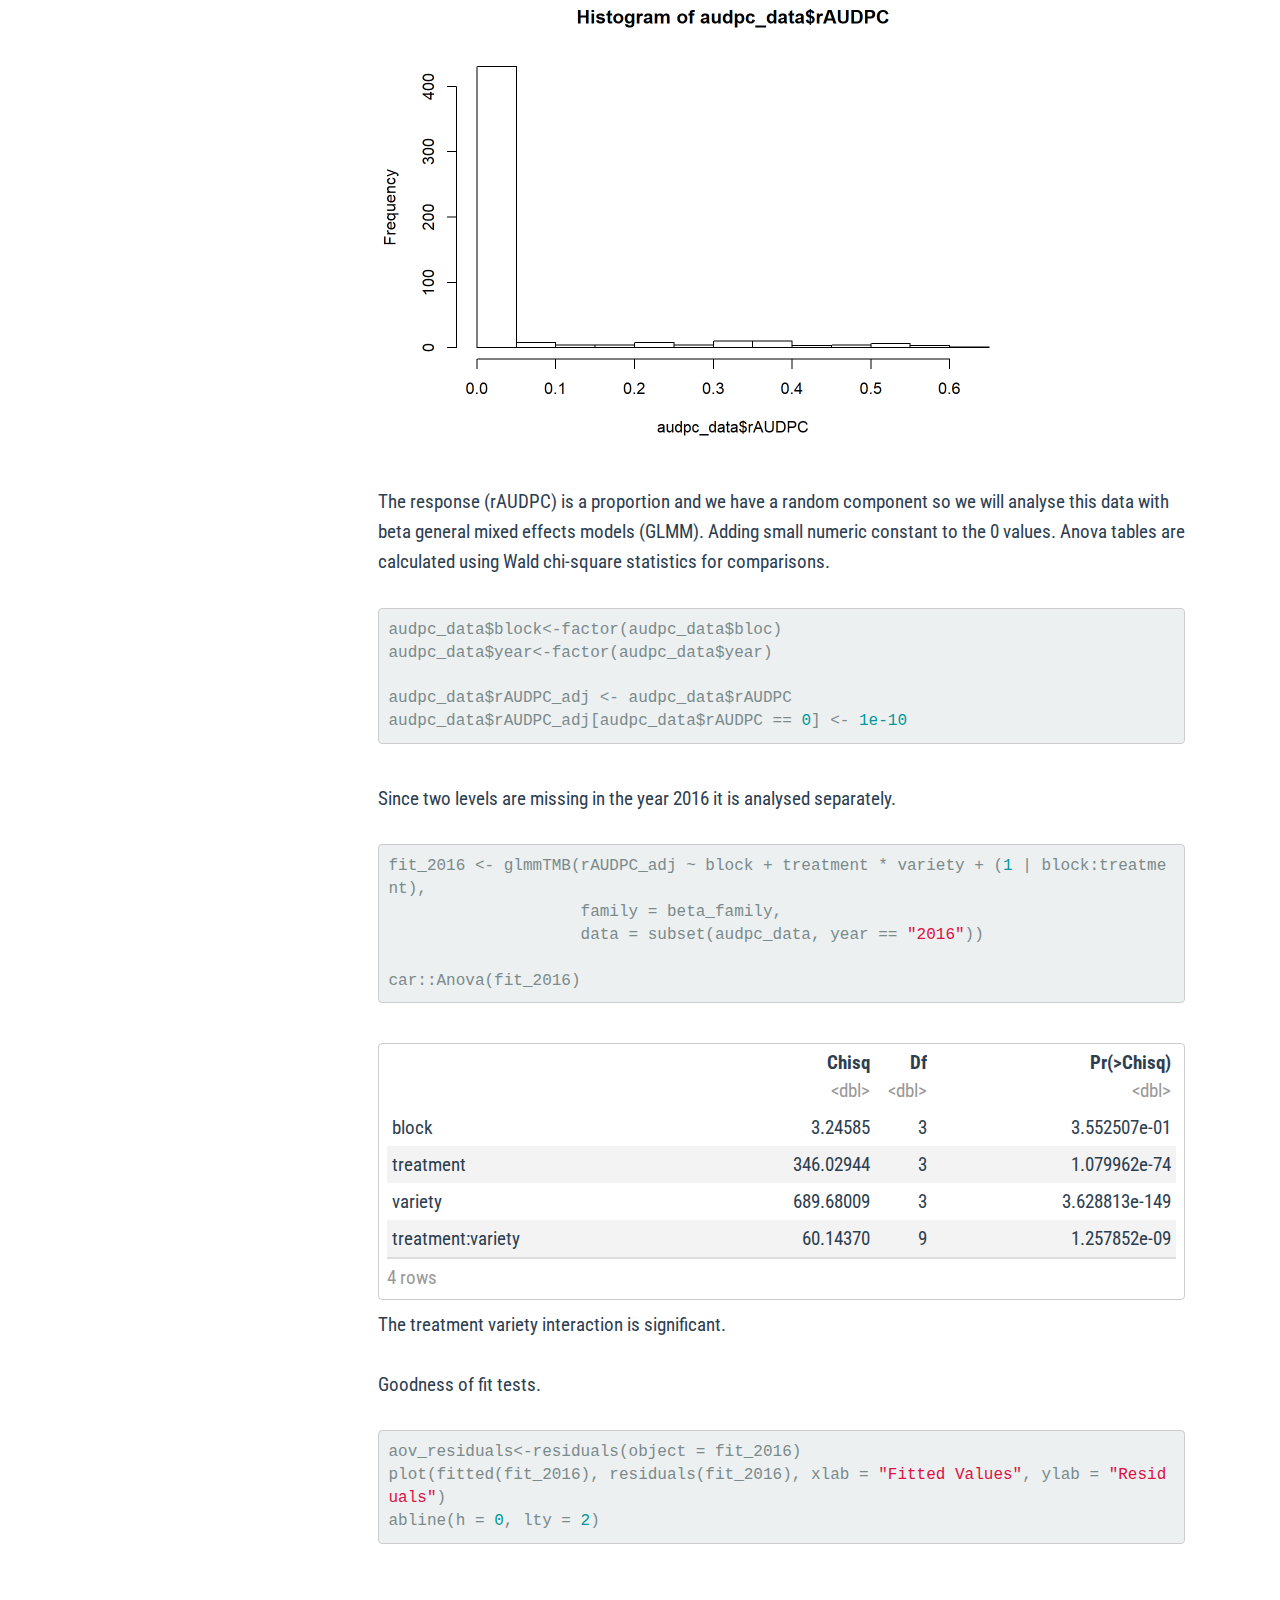
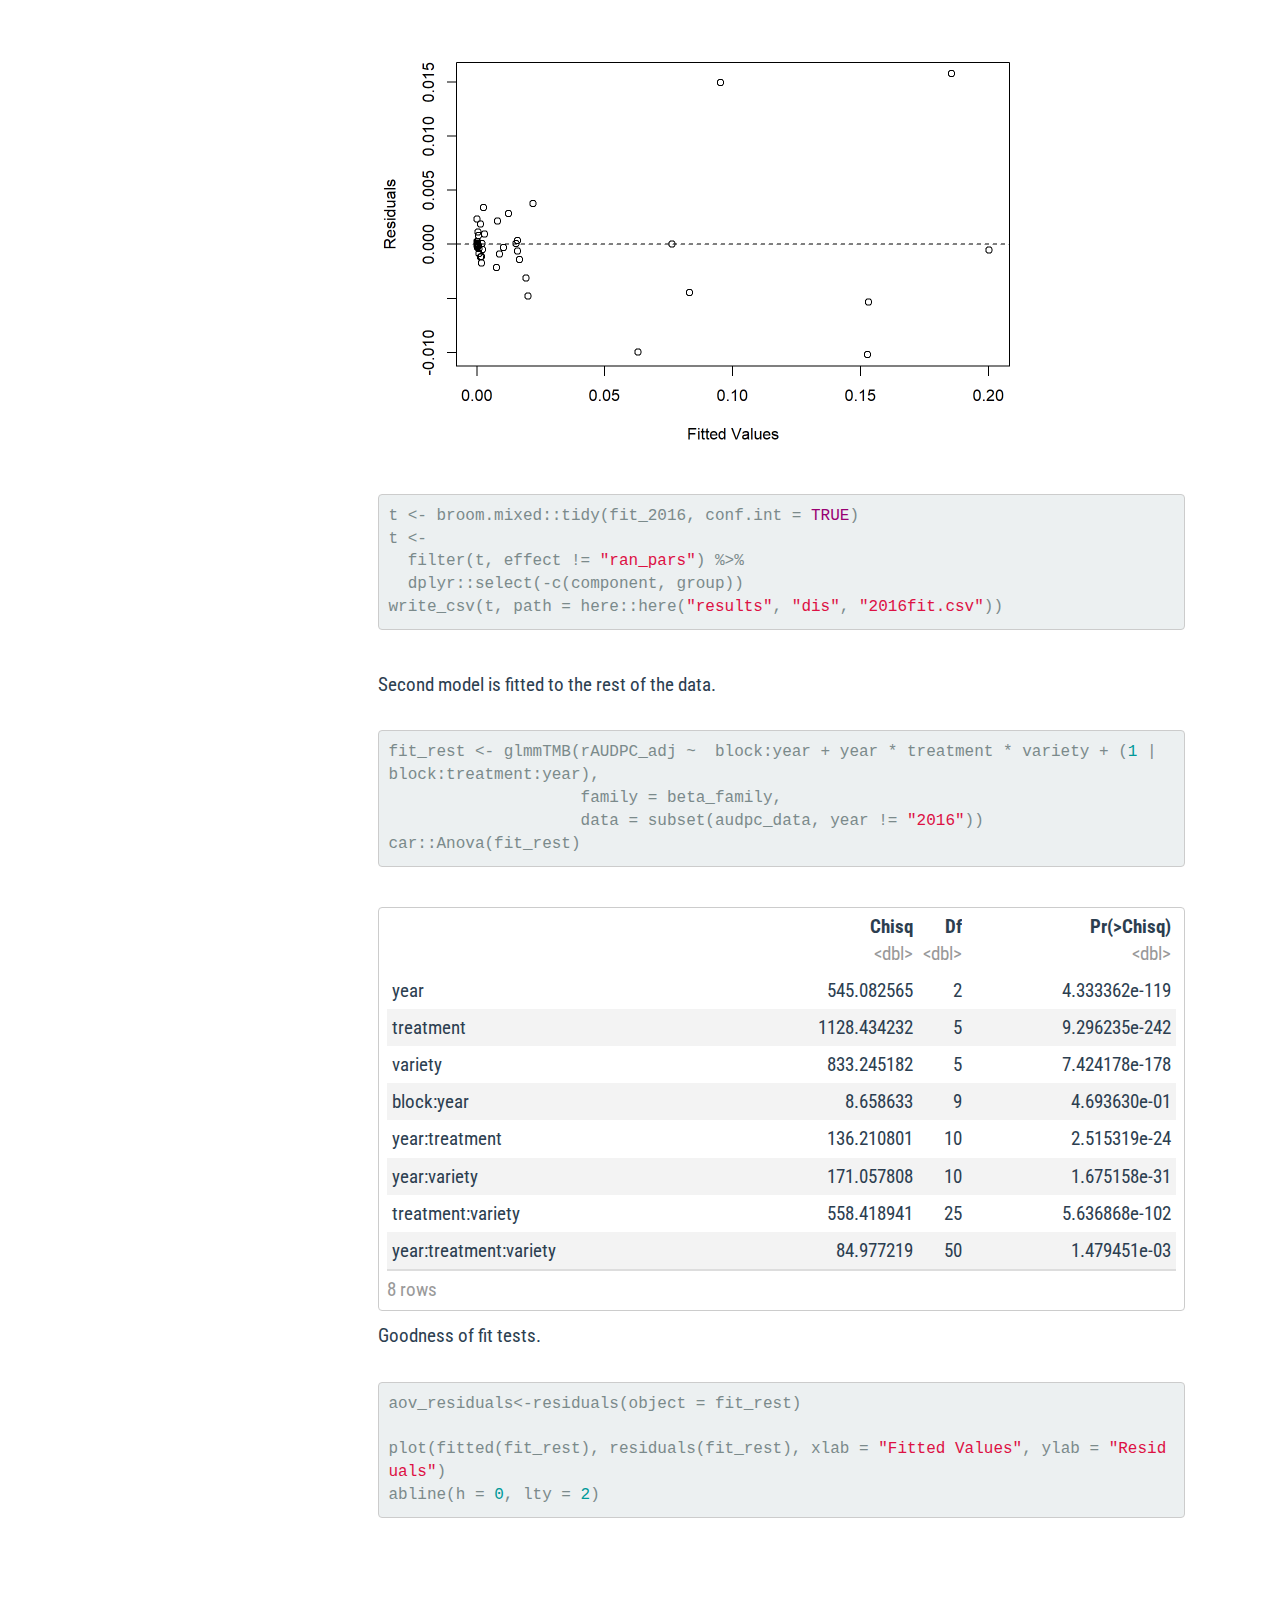
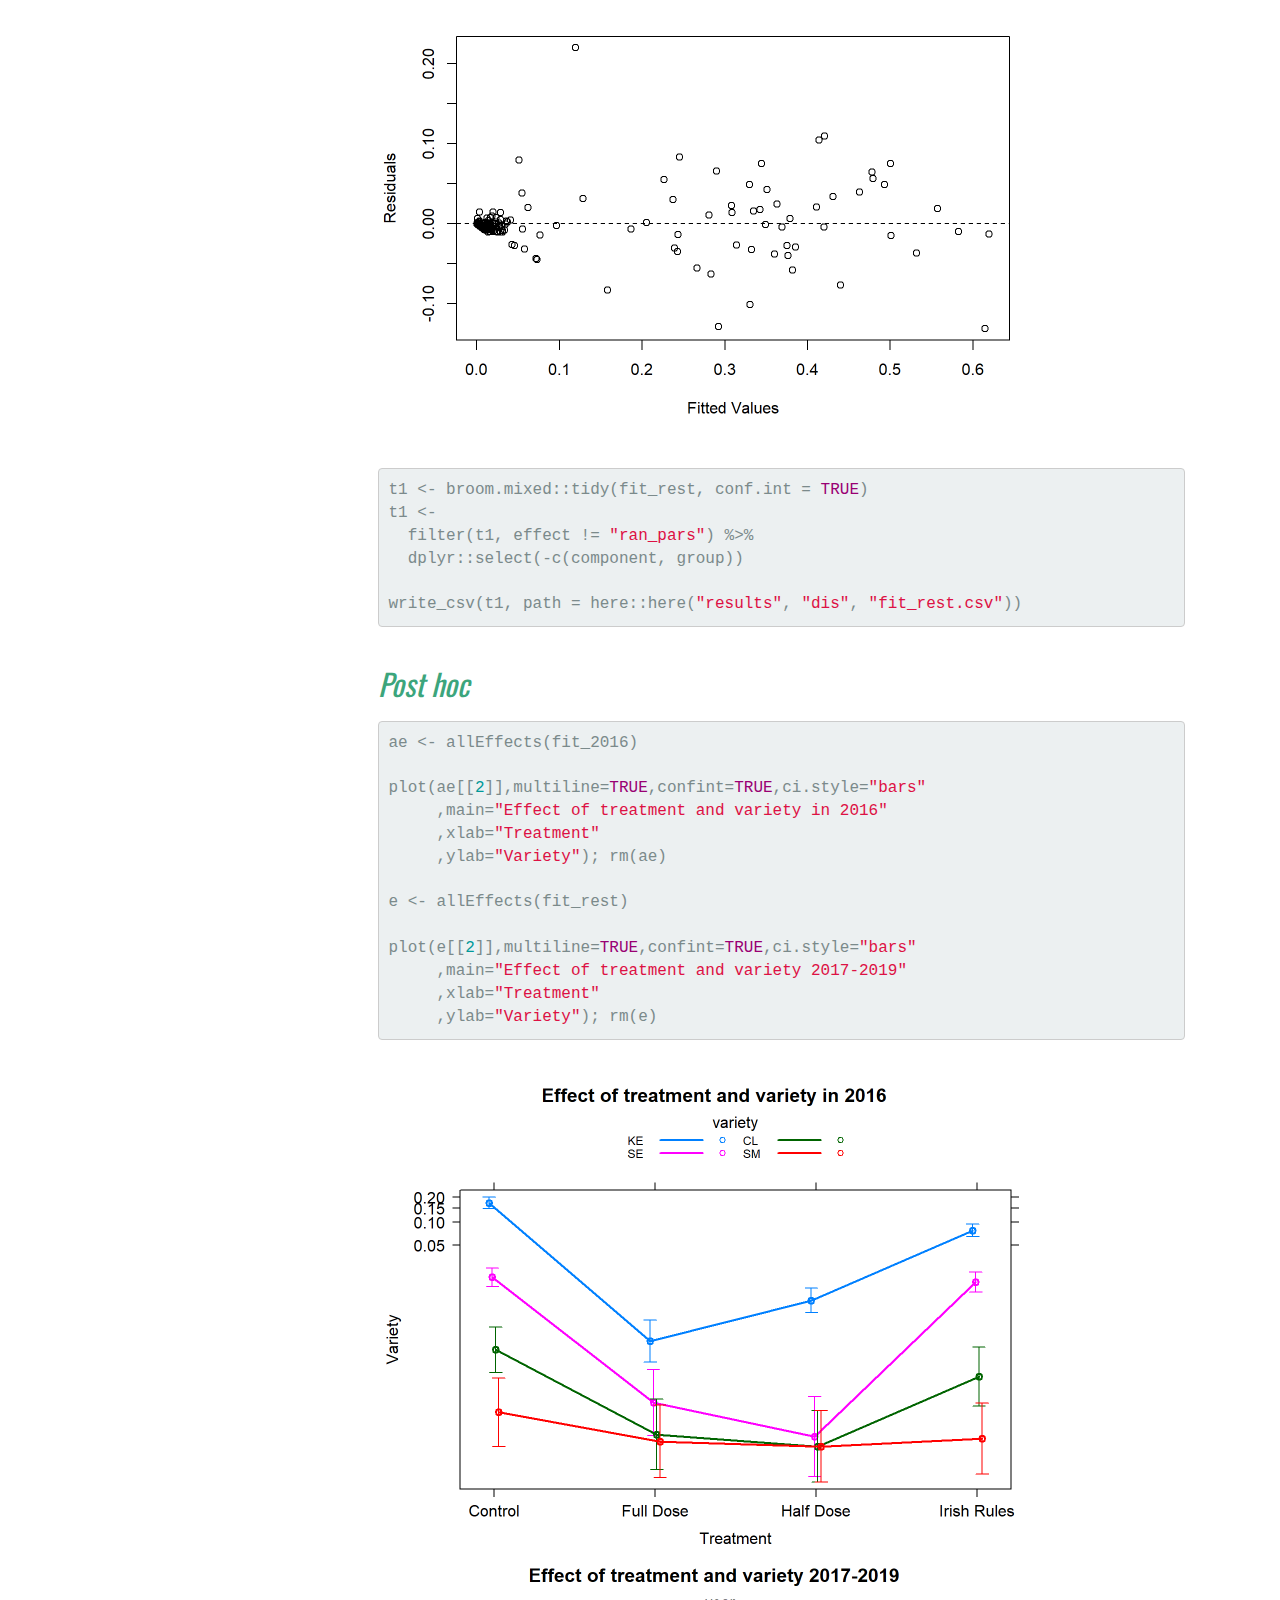
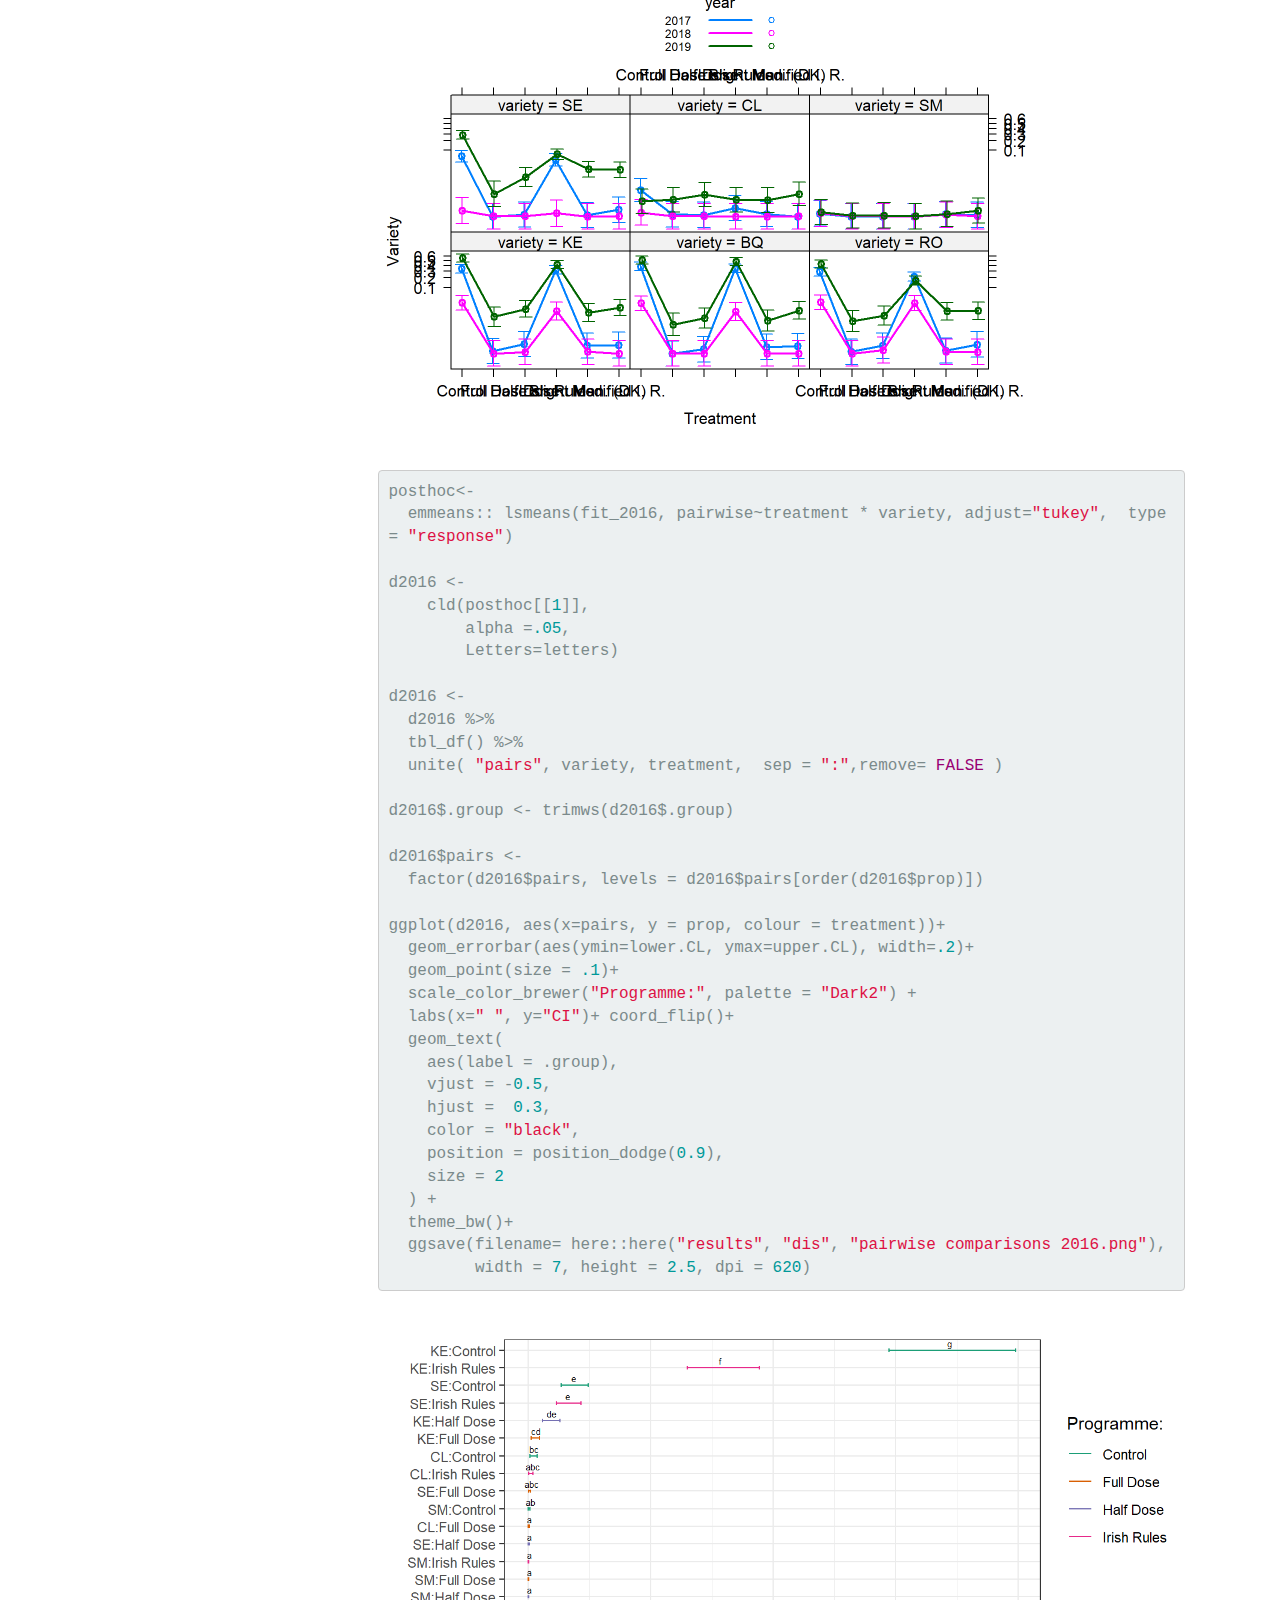
==== commit c9e39ed8: "fix dis comparisons" ====
--- a/docs/disdata.html
+++ b/docs/disdata.html
@@ -720,13 +720,7 @@
 <p>The treatment variety interaction is significant.</p>
 <p>Goodness of fit tests.</p>
 <pre class="r"><code>aov_residuals&lt;-residuals(object = fit_2016)
-shapiro.test(aov_residuals)</code></pre>
-<pre><code>## 
-##  Shapiro-Wilk normality test
-## 
-## data:  aov_residuals
-## W = 0.65538, p-value = 6.879e-11</code></pre>
-<pre class="r"><code>plot(fitted(fit_2016), residuals(fit_2016), xlab = &quot;Fitted Values&quot;, ylab = &quot;Residuals&quot;)
+plot(fitted(fit_2016), residuals(fit_2016), xlab = &quot;Fitted Values&quot;, ylab = &quot;Residuals&quot;)
 abline(h = 0, lty = 2)</code></pre>
 <p><img src="disdata_files/figure-html/unnamed-chunk-2-1.png" width="672" /></p>
 <pre class="r"><code>t &lt;- broom.mixed::tidy(fit_2016, conf.int = TRUE)
@@ -746,13 +740,8 @@
 </div>
 <p>Goodness of fit tests.</p>
 <pre class="r"><code>aov_residuals&lt;-residuals(object = fit_rest)
-shapiro.test(aov_residuals)</code></pre>
-<pre><code>## 
-##  Shapiro-Wilk normality test
-## 
-## data:  aov_residuals
-## W = 0.48083, p-value &lt; 2.2e-16</code></pre>
-<pre class="r"><code>plot(fitted(fit_rest), residuals(fit_rest), xlab = &quot;Fitted Values&quot;, ylab = &quot;Residuals&quot;)
+
+plot(fitted(fit_rest), residuals(fit_rest), xlab = &quot;Fitted Values&quot;, ylab = &quot;Residuals&quot;)
 abline(h = 0, lty = 2)</code></pre>
 <p><img src="disdata_files/figure-html/unnamed-chunk-5-1.png" width="672" /></p>
 <pre class="r"><code>t1 &lt;- broom.mixed::tidy(fit_rest, conf.int = TRUE)
@@ -812,7 +801,7 @@
   theme_bw()+
   ggsave(filename= here::here(&quot;results&quot;, &quot;dis&quot;, &quot;pairwise comparisons 2016.png&quot;), 
          width = 7, height = 2.5, dpi = 620)</code></pre>
-<p><img src="disdata_files/figure-html/comparisons_2016-1.png" width="100%" height="3" /></p>
+<p><img src="disdata_files/figure-html/comparisons_2016-1.png" width="100%" /></p>
 <pre class="r"><code>posthoc&lt;- emmeans:: lsmeans(fit_rest, ~treatment * variety *year, adjust=&quot;tukey&quot;, type = &quot;response&quot;)
 
 drest &lt;-  posthoc
@@ -852,7 +841,7 @@
   theme_bw()+
   theme(axis.text.y = element_text(size = 8))
 p_rest</code></pre>
-<p><img src="disdata_files/figure-html/comparisions_rest-1.png" width="100%" height="15" /></p>
+<p><img src="disdata_files/figure-html/comparisions_rest-1.png" width="100%" /></p>
 <pre class="r"><code>  ggsave(p_rest,filename= here::here(&quot;results&quot;, &quot;dis&quot;, &quot;pairwise comparisons.png&quot;), 
          width = 7, height = 11.5, dpi = 420)
 rm(p_rest)</code></pre>
@@ -937,7 +926,7 @@
 ##  collate  English_United States.1252  
 ##  ctype    English_United States.1252  
 ##  tz       Europe/London               
-##  date     2019-11-05                  
+##  date     2019-11-15                  
 ## 
 ## - Packages --------------------------------------------------------------
 ##  ! package      * version  date       lib source        
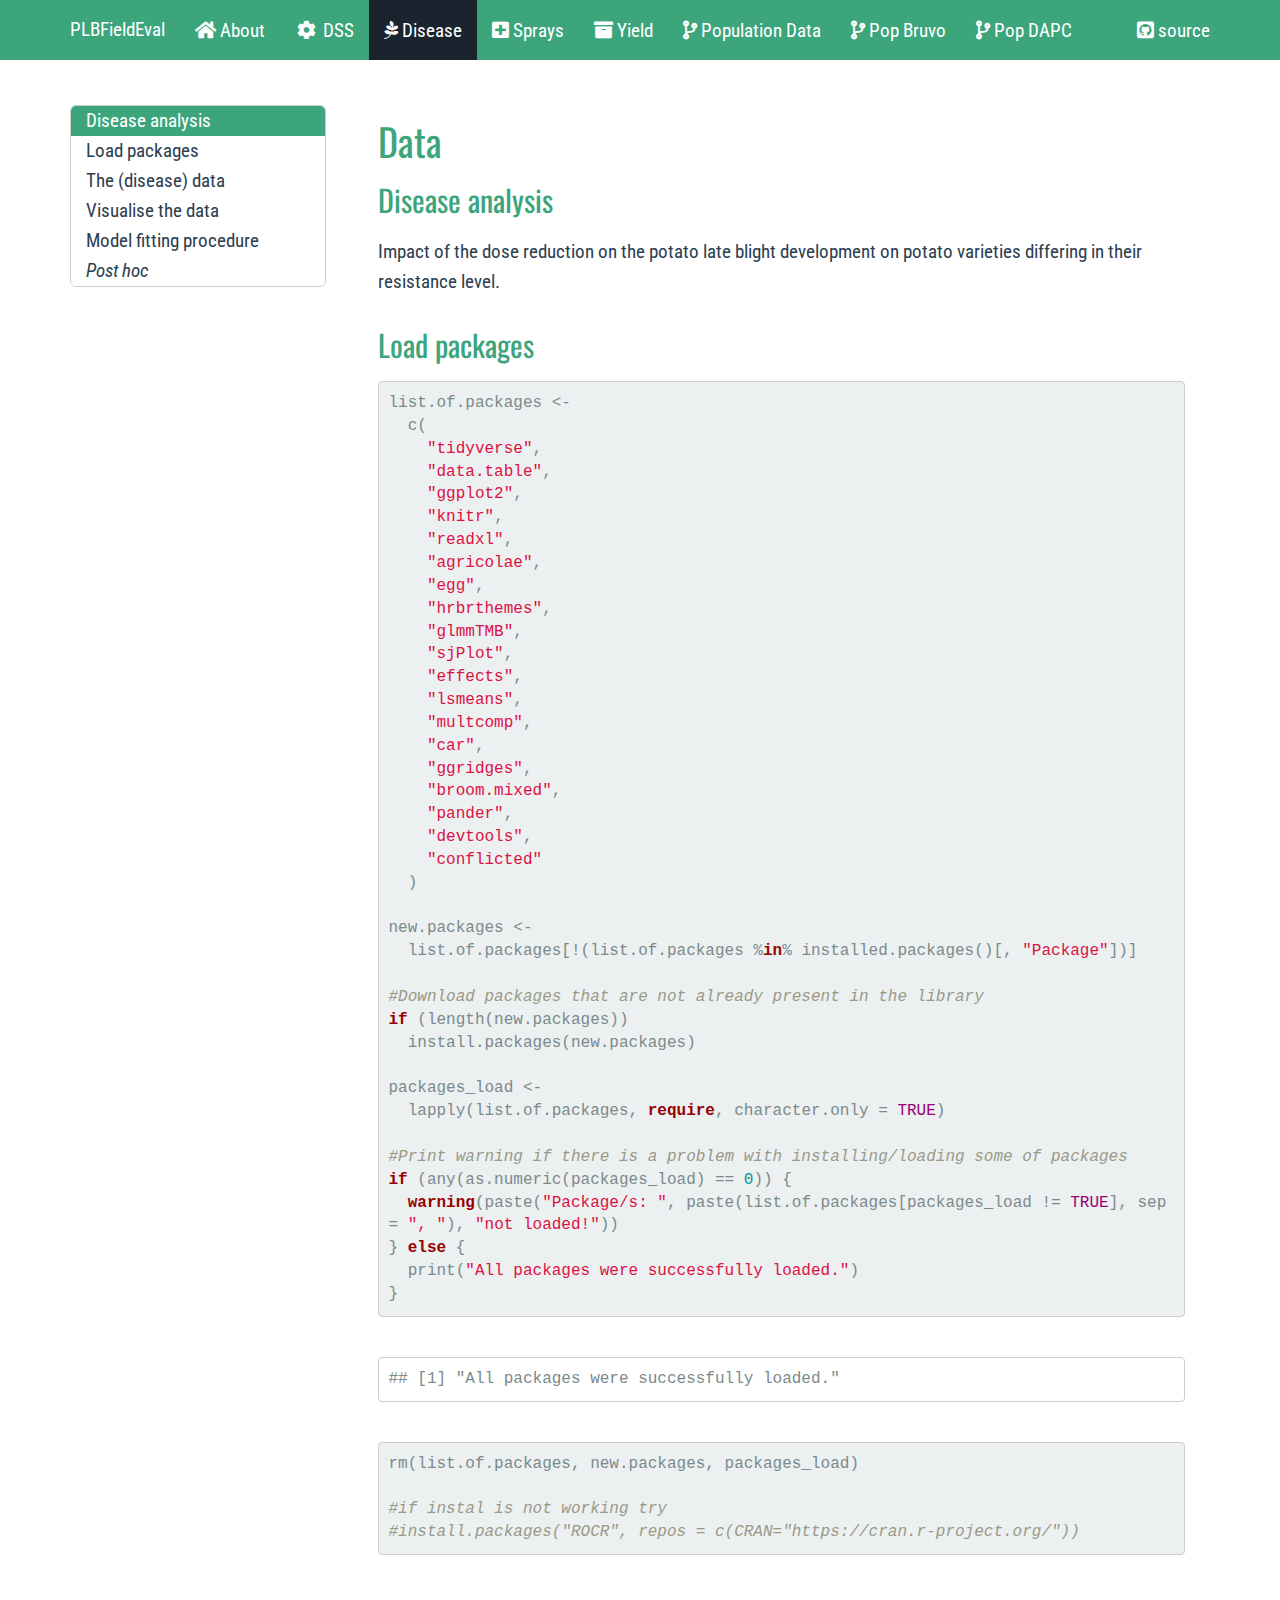
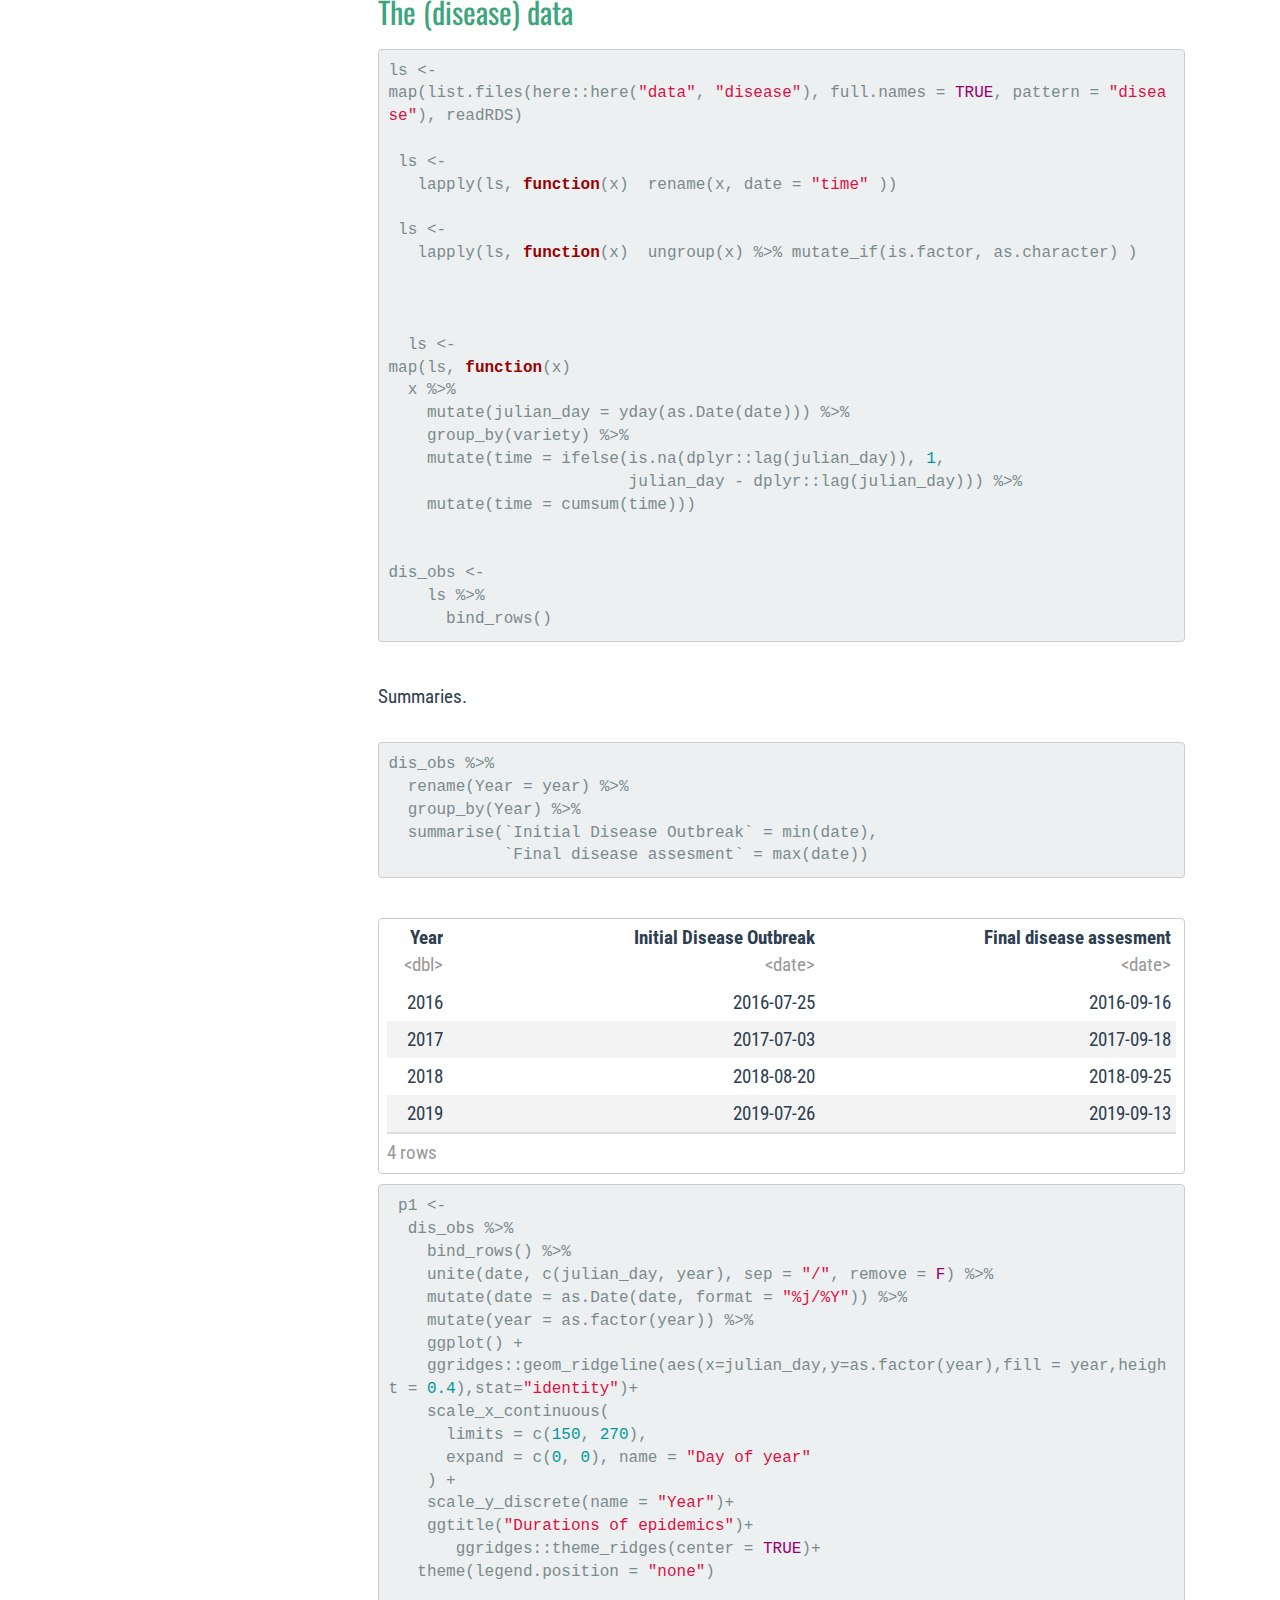
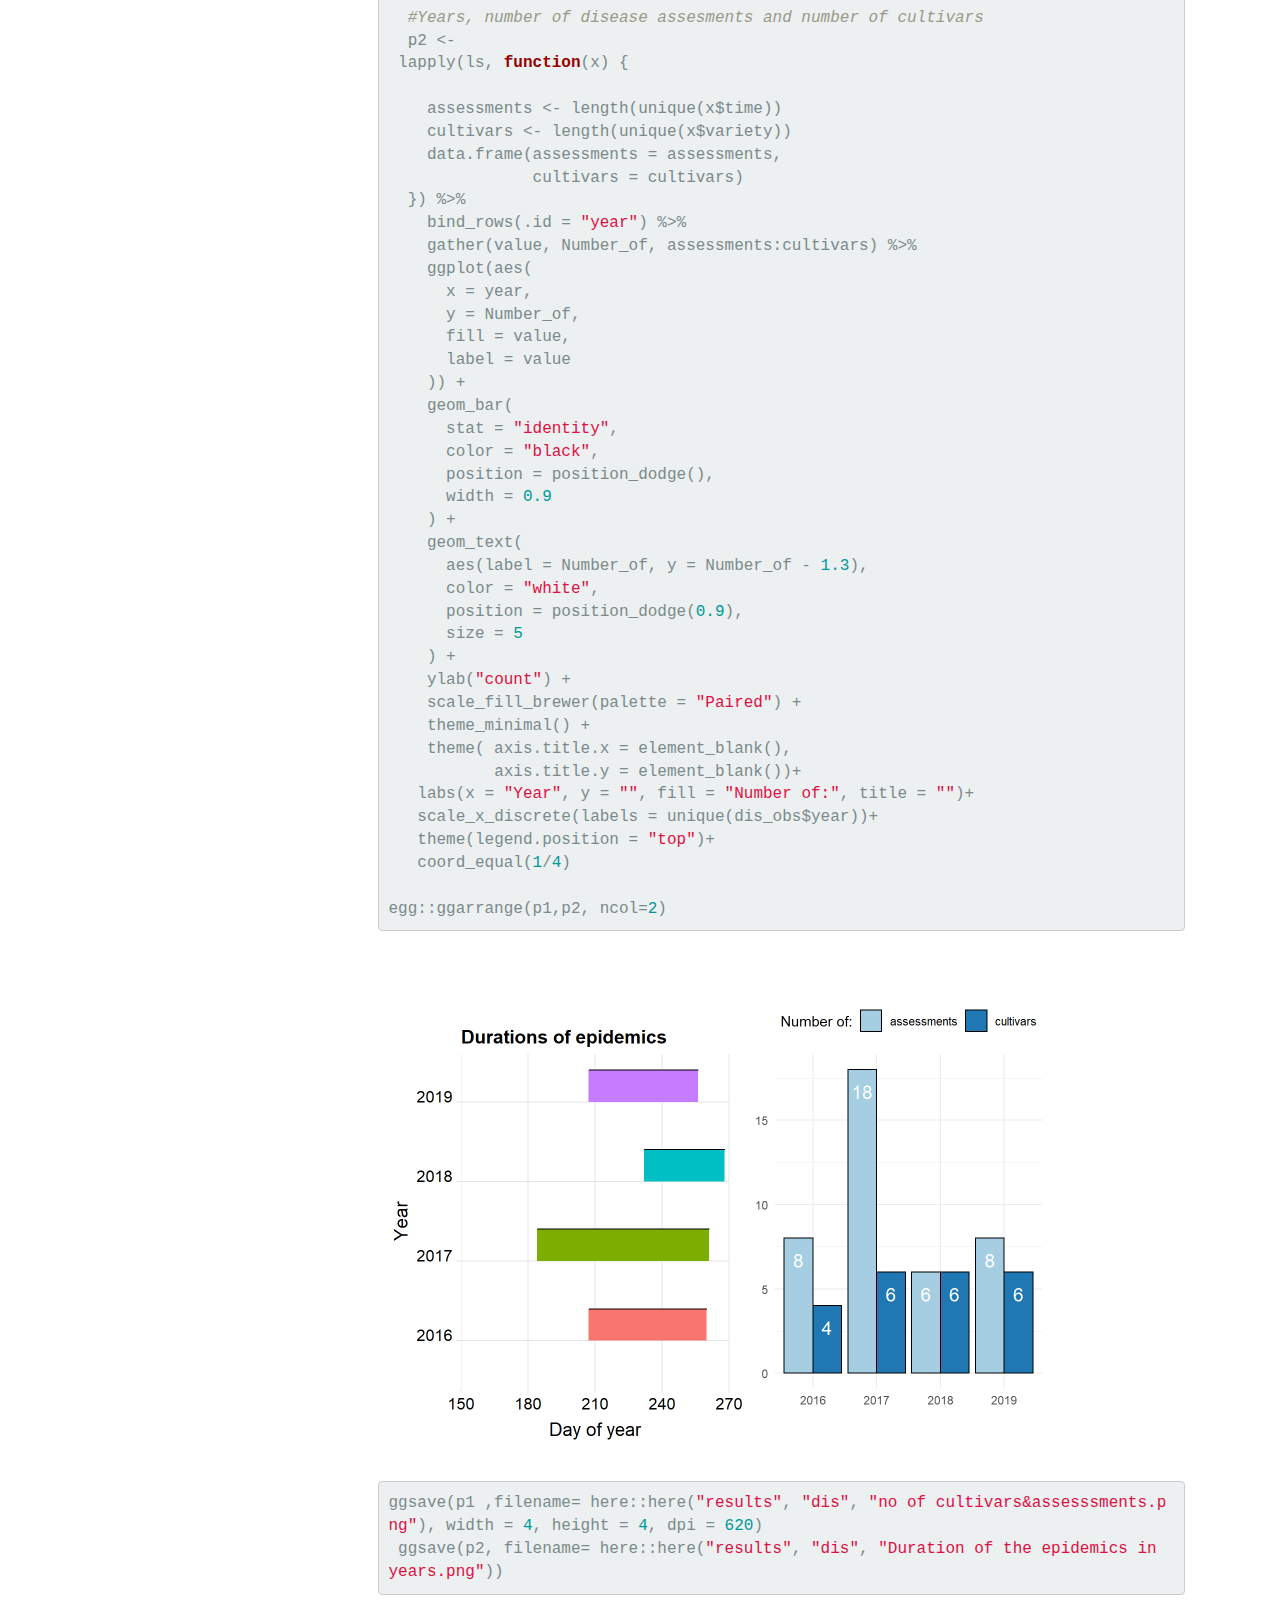
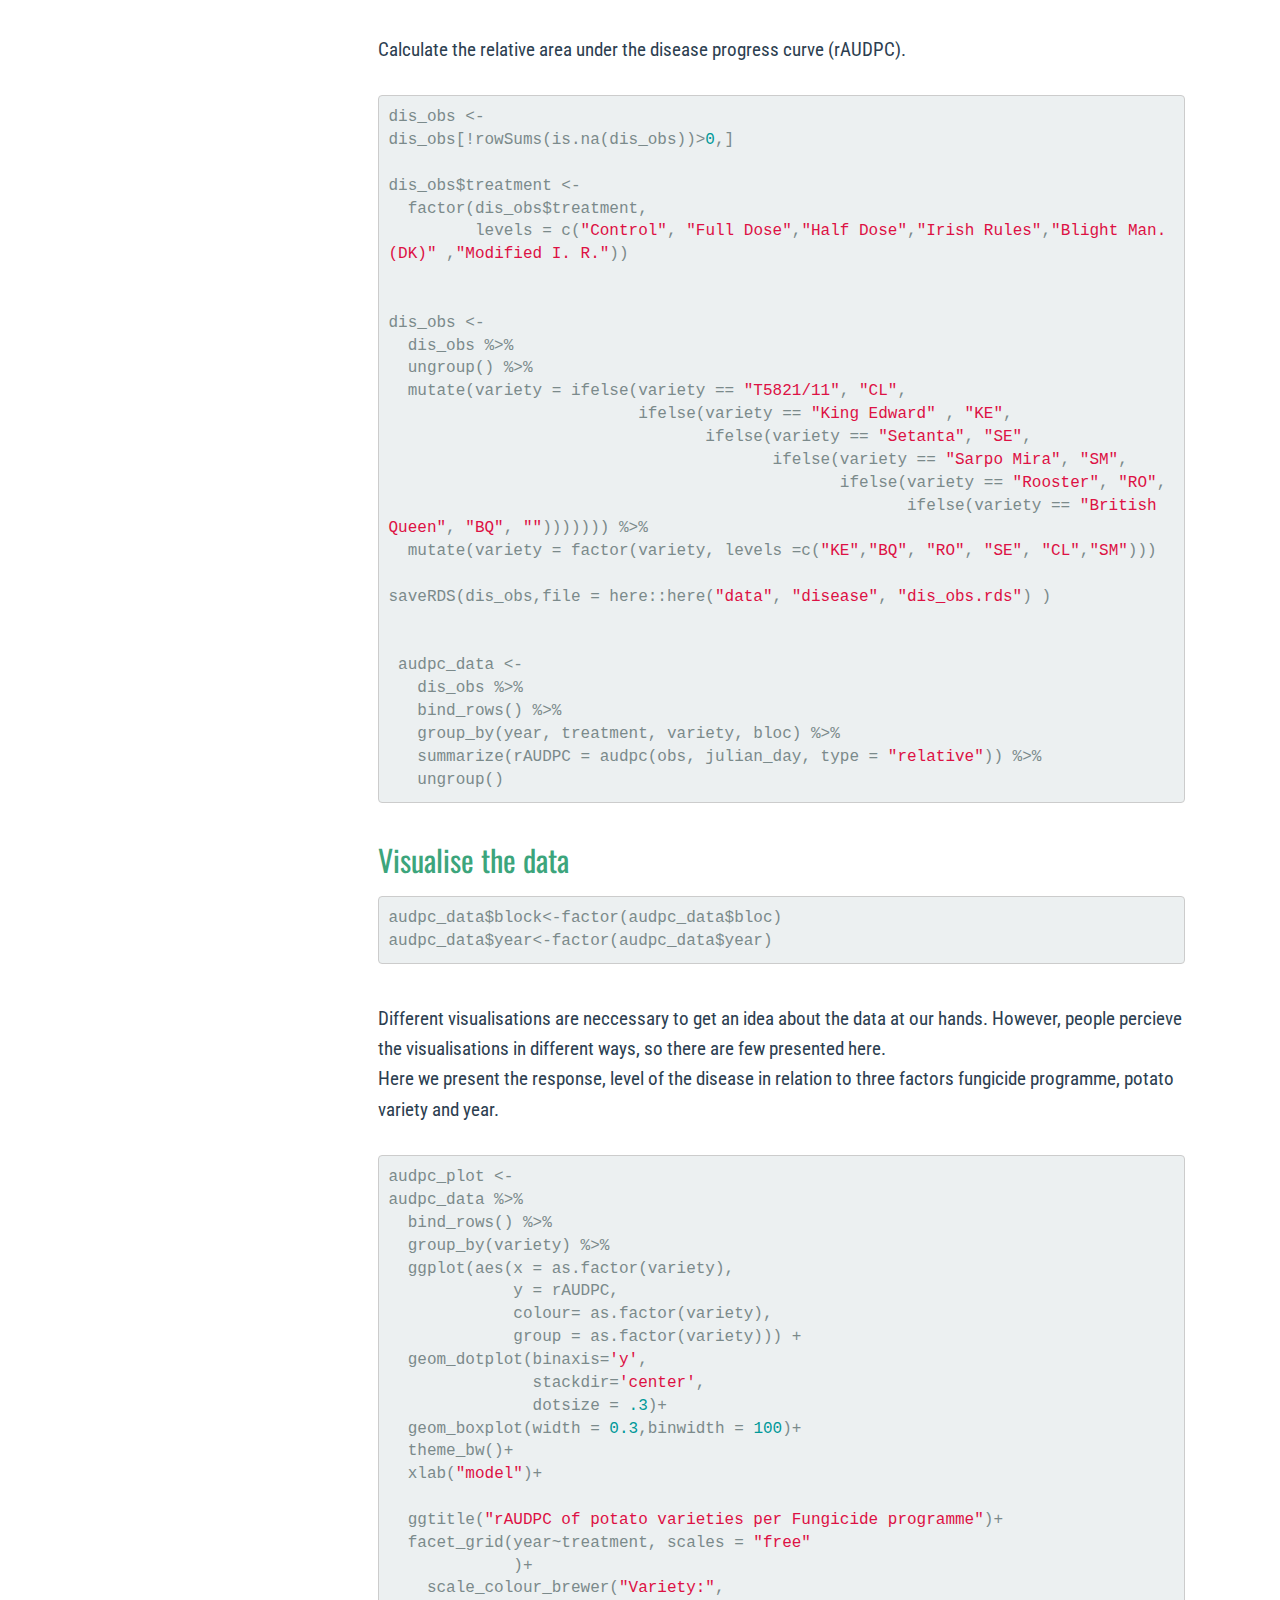
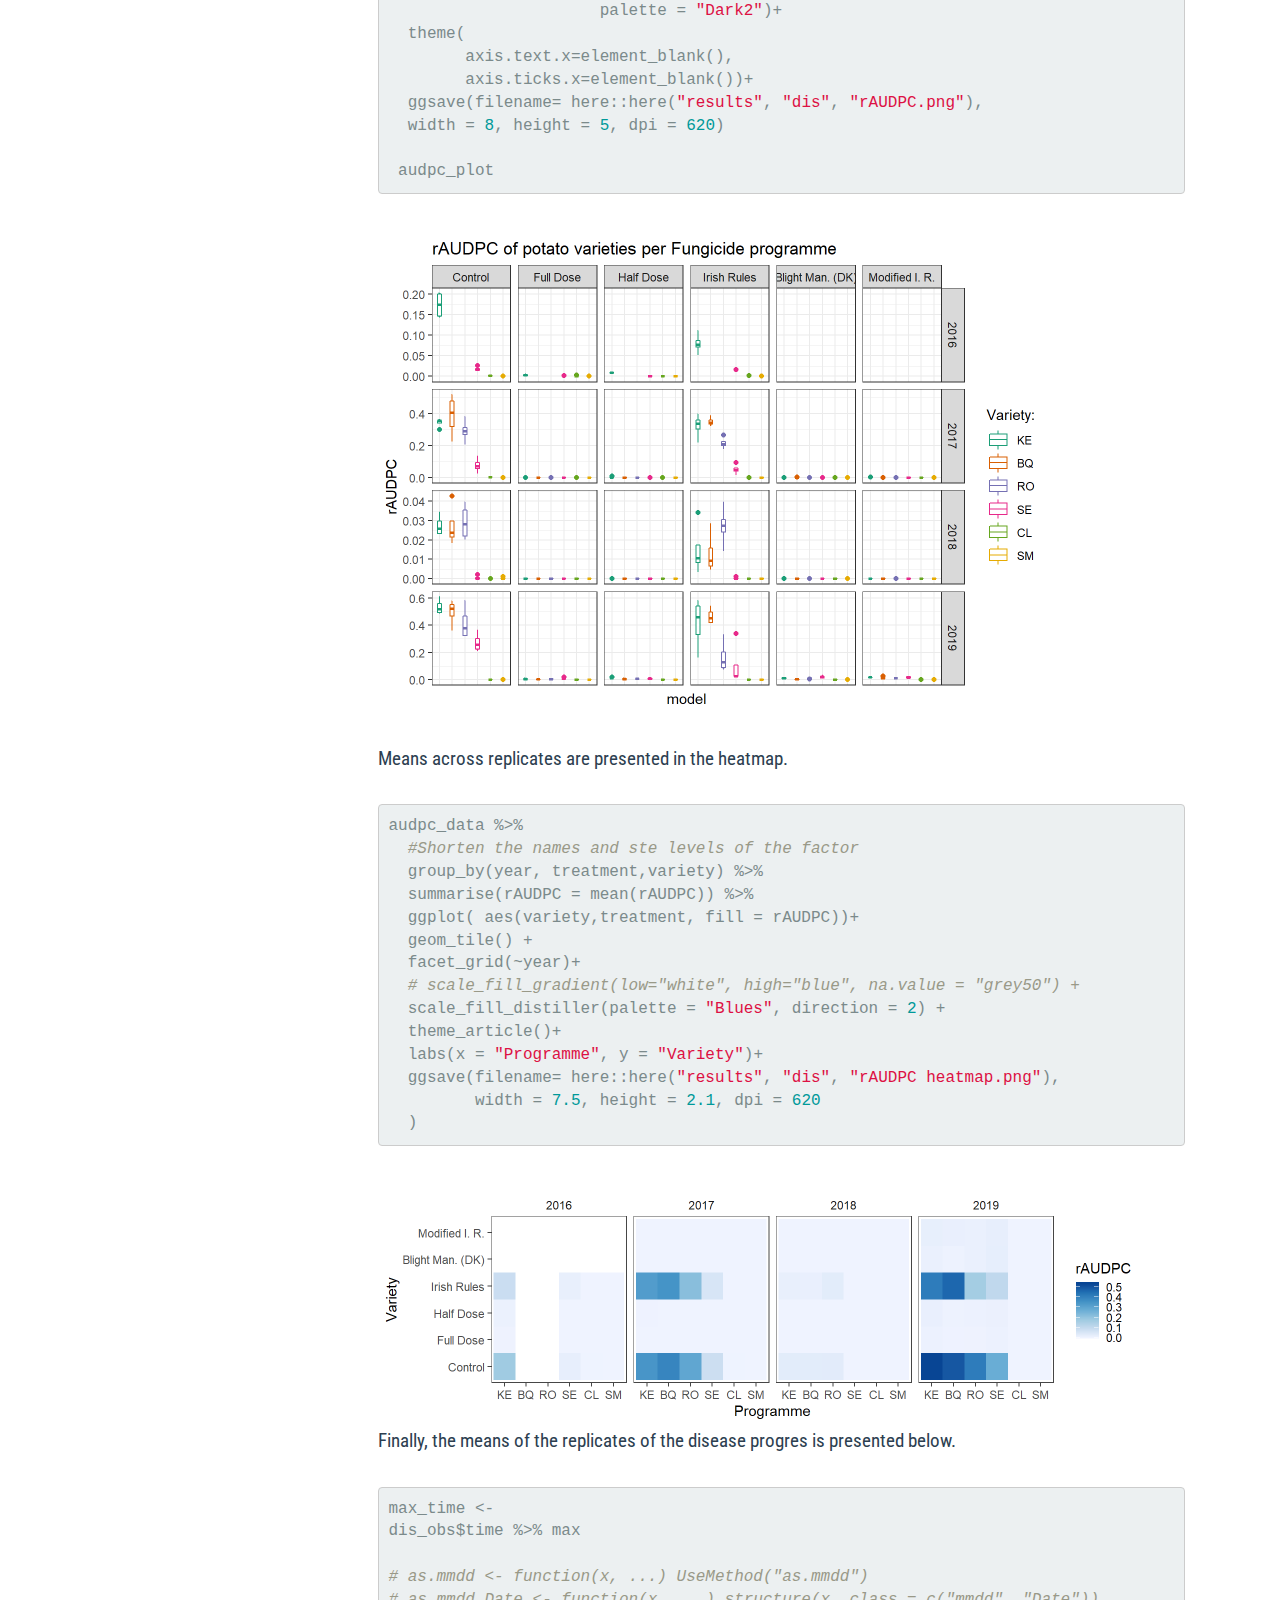
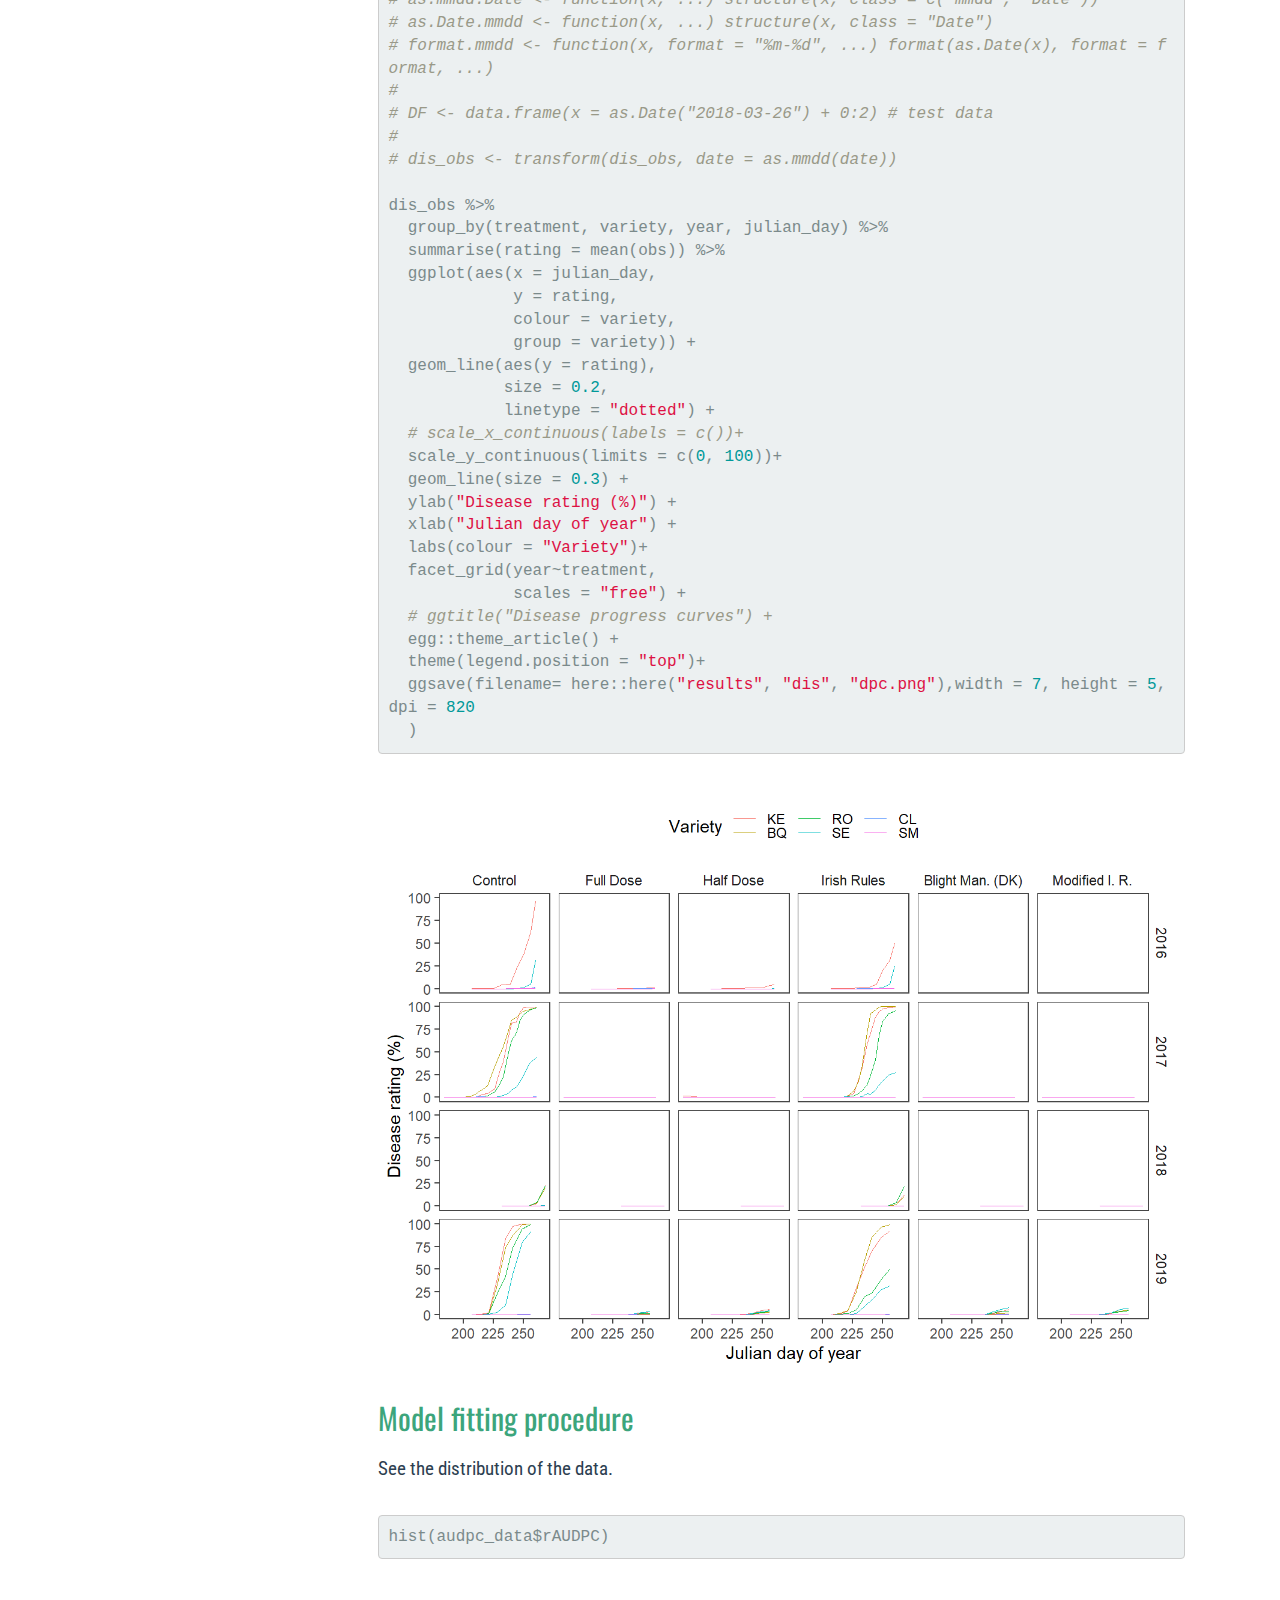
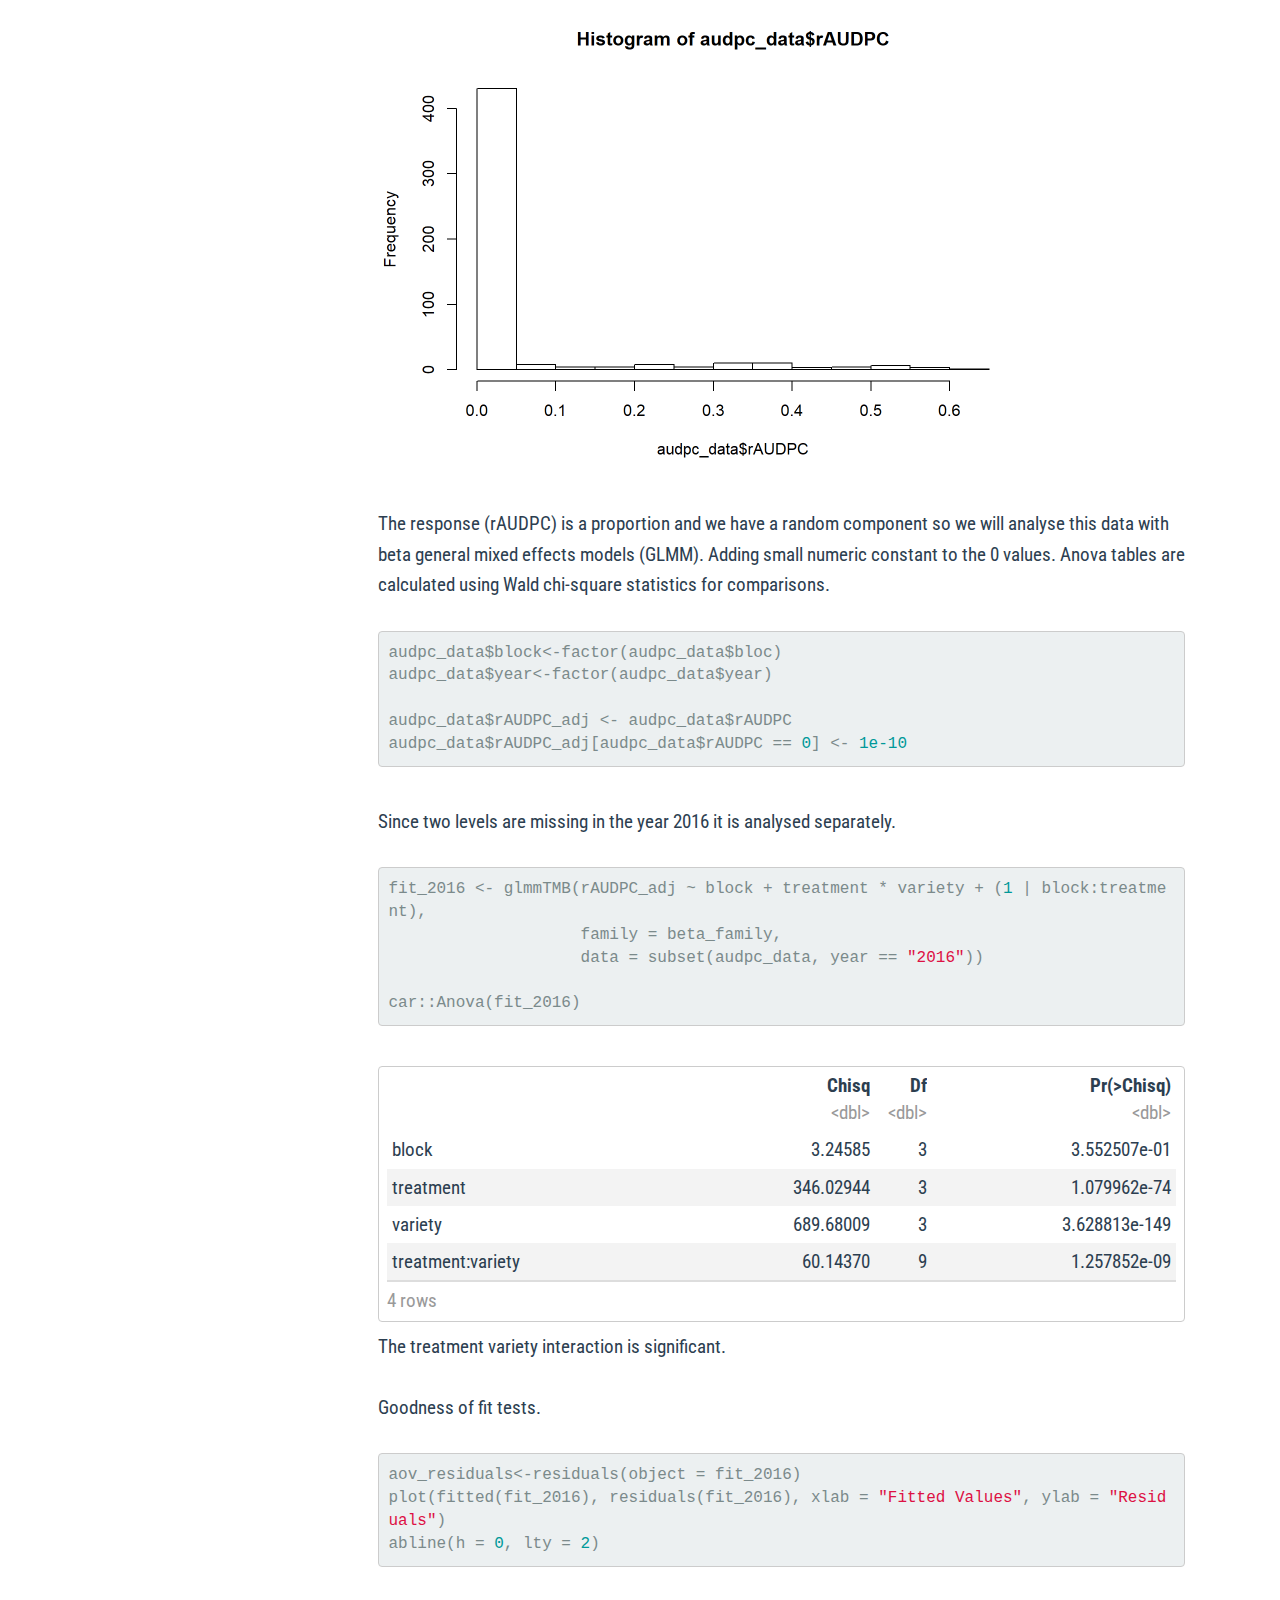
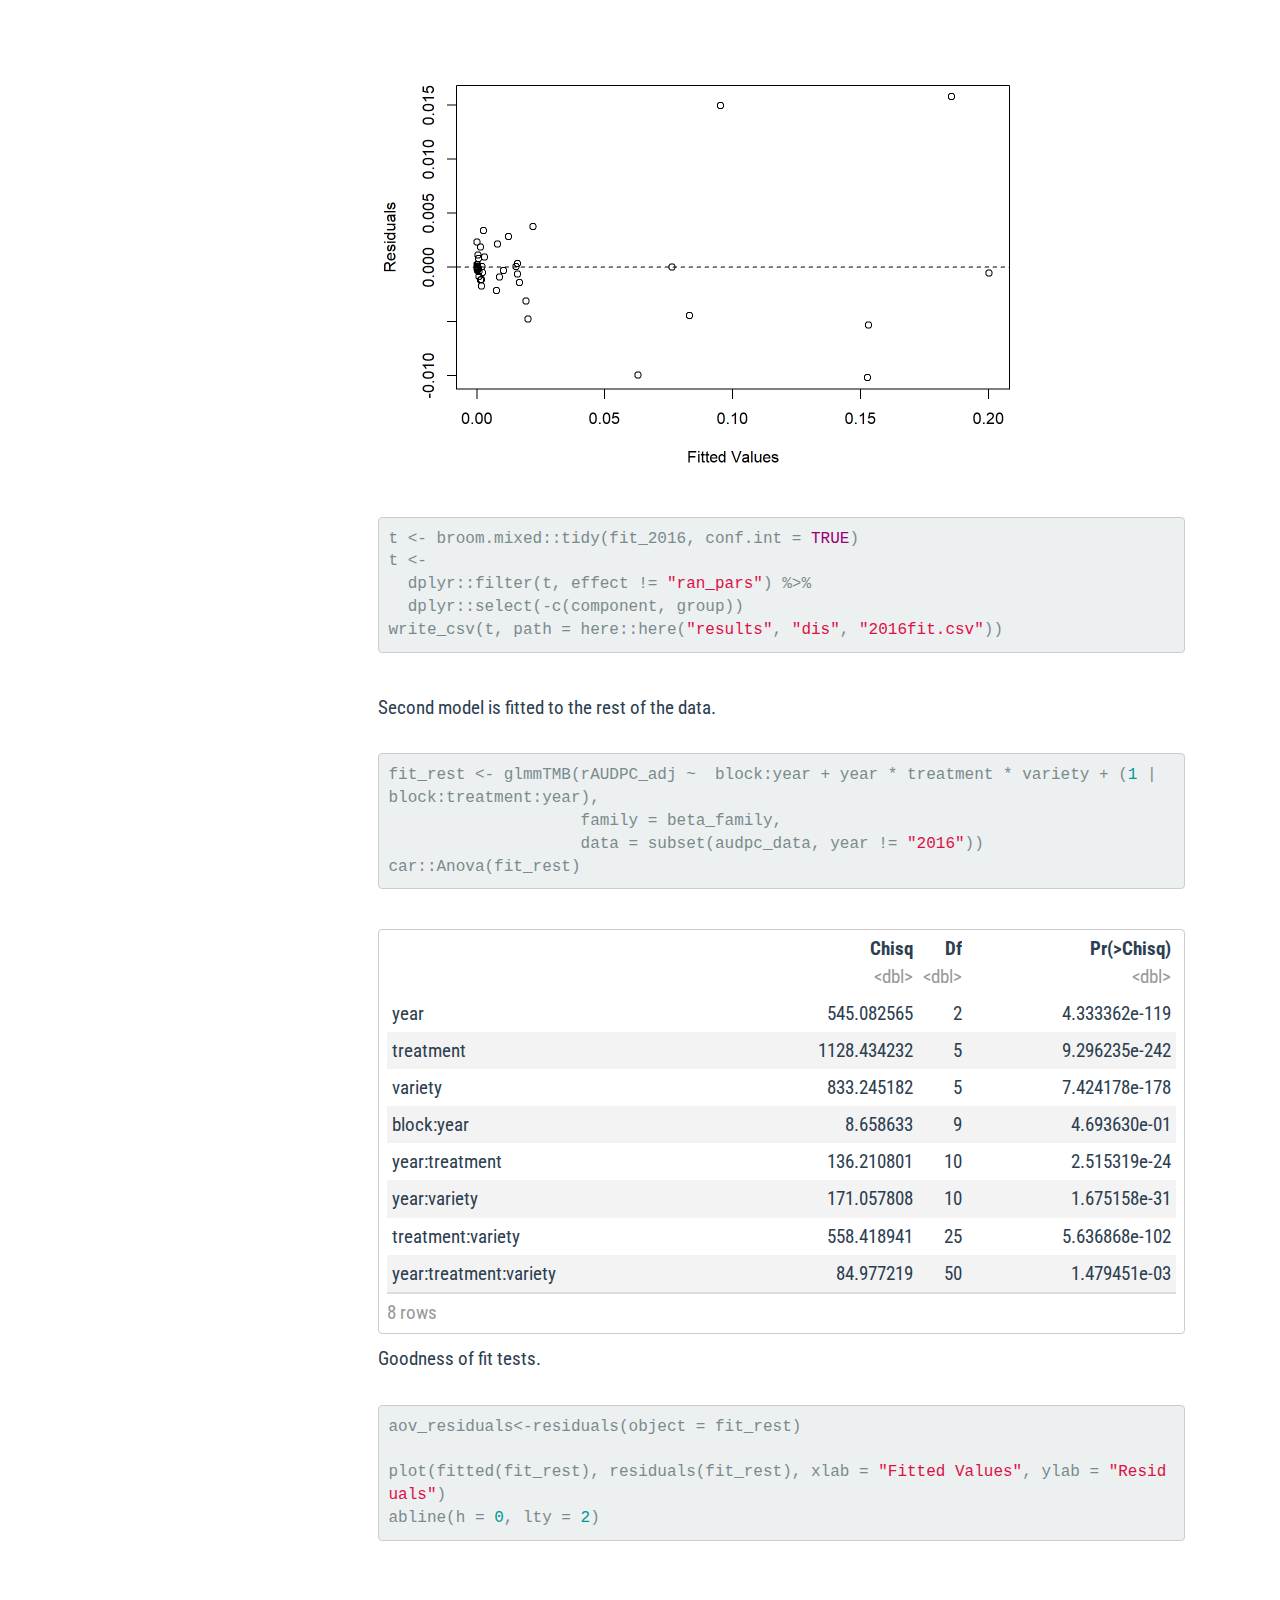
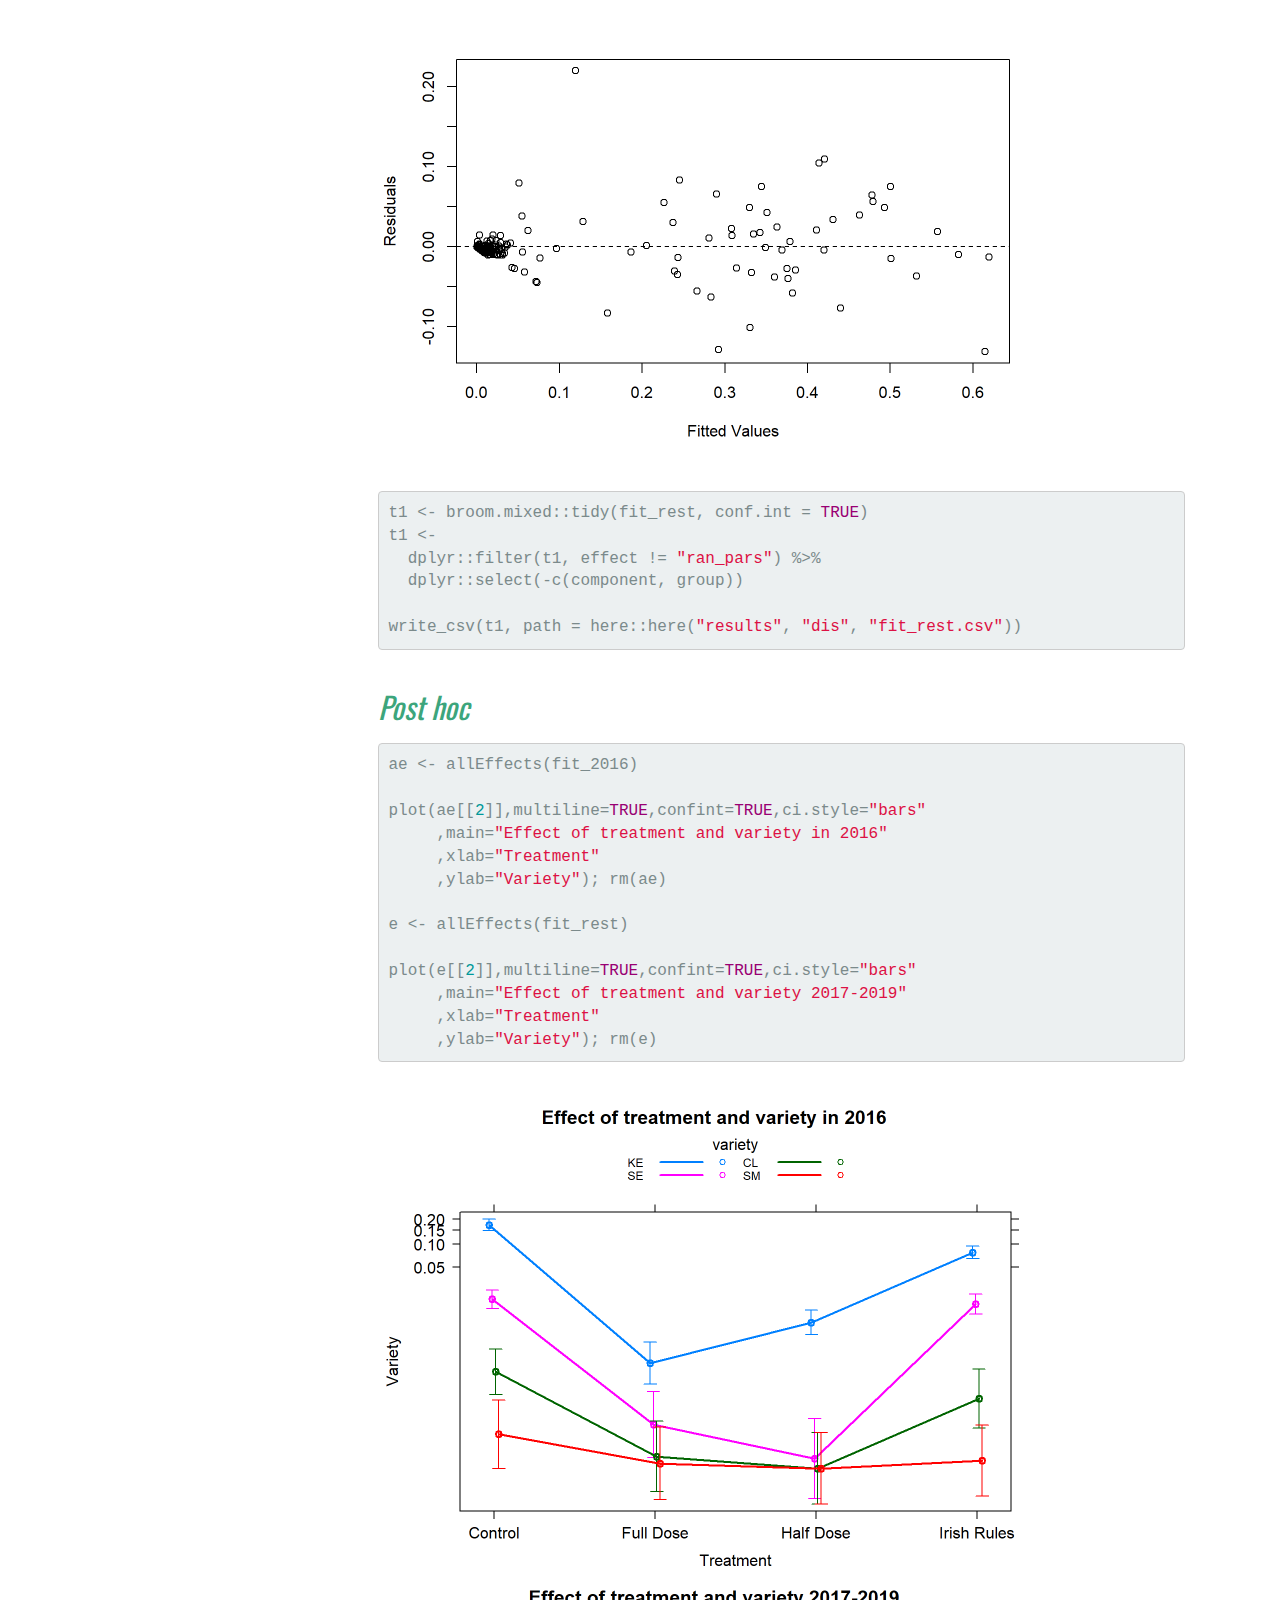
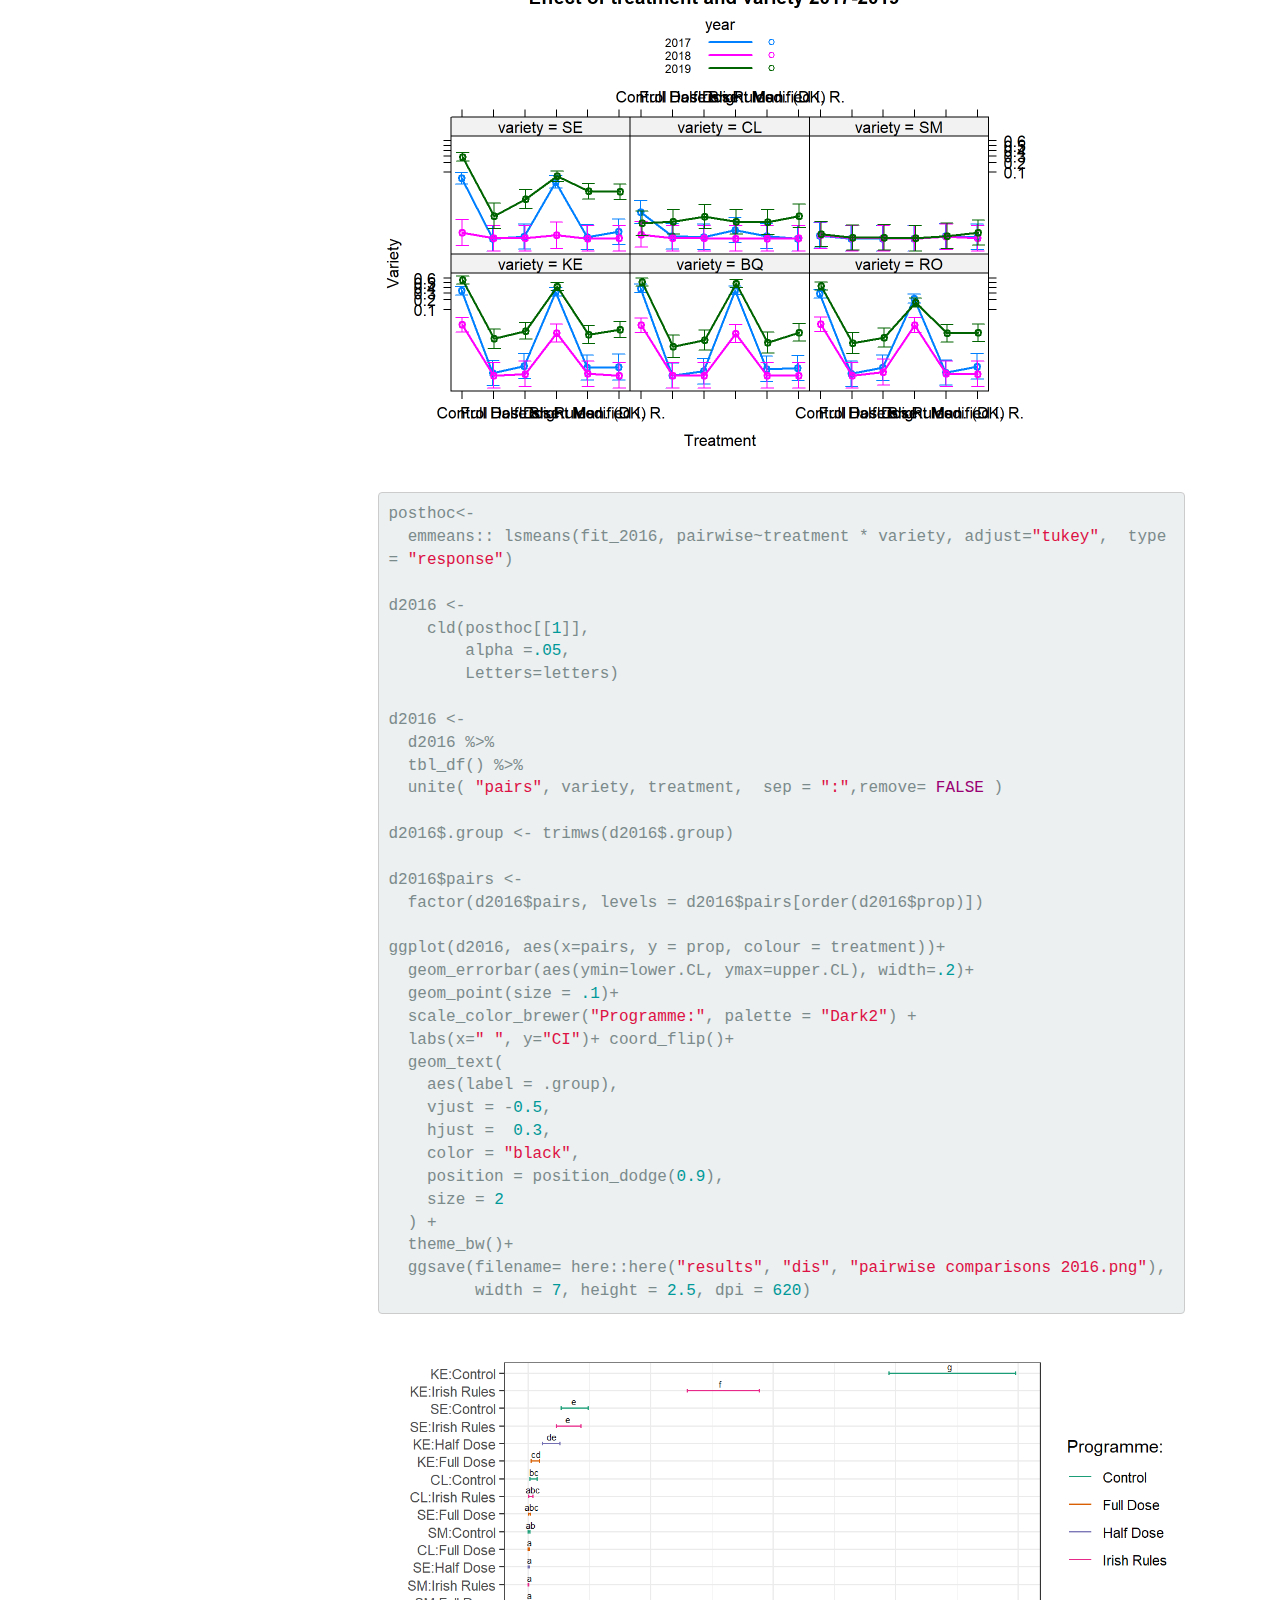
==== commit d4635814: "big updates on the page close to the final" ====
--- a/docs/disdata.html
+++ b/docs/disdata.html
@@ -456,7 +456,8 @@
     &quot;ggridges&quot;,
     &quot;broom.mixed&quot;,
     &quot;pander&quot;,
-    &quot;devtools&quot;
+    &quot;devtools&quot;,
+    &quot;conflicted&quot;
   )
 
 new.packages &lt;-
@@ -499,8 +500,8 @@
   x %&gt;% 
     mutate(julian_day = yday(as.Date(date))) %&gt;% 
     group_by(variety) %&gt;% 
-    mutate(time = ifelse(is.na(lag(julian_day)), 1,
-                         julian_day - lag(julian_day))) %&gt;%
+    mutate(time = ifelse(is.na(dplyr::lag(julian_day)), 1,
+                         julian_day - dplyr::lag(julian_day))) %&gt;%
     mutate(time = cumsum(time))) 
 
    
@@ -725,7 +726,7 @@
 <p><img src="disdata_files/figure-html/unnamed-chunk-2-1.png" width="672" /></p>
 <pre class="r"><code>t &lt;- broom.mixed::tidy(fit_2016, conf.int = TRUE)
 t &lt;-  
-  filter(t, effect != &quot;ran_pars&quot;) %&gt;% 
+  dplyr::filter(t, effect != &quot;ran_pars&quot;) %&gt;% 
   dplyr::select(-c(component, group))
 write_csv(t, path = here::here(&quot;results&quot;, &quot;dis&quot;, &quot;2016fit.csv&quot;))</code></pre>
 <p>Second model is fitted to the rest of the data.</p>
@@ -746,7 +747,7 @@
 <p><img src="disdata_files/figure-html/unnamed-chunk-5-1.png" width="672" /></p>
 <pre class="r"><code>t1 &lt;- broom.mixed::tidy(fit_rest, conf.int = TRUE)
 t1 &lt;-  
-  filter(t1, effect != &quot;ran_pars&quot;) %&gt;% 
+  dplyr::filter(t1, effect != &quot;ran_pars&quot;) %&gt;% 
   dplyr::select(-c(component, group))
 
 write_csv(t1, path = here::here(&quot;results&quot;, &quot;dis&quot;, &quot;fit_rest.csv&quot;))</code></pre>
@@ -914,6 +915,9 @@
   height = 3.7,
   dpi = 820
 )
+
+saveRDS(p_fin, file = here::here(&quot;results&quot;, &quot;dis&quot;,  &quot;dis_plot_fin.RDS&quot;))
+
 rm(p_fin)</code></pre>
 <pre class="r"><code>session_info()</code></pre>
 <pre><code>## - Session info ----------------------------------------------------------
@@ -926,7 +930,7 @@
 ##  collate  English_United States.1252  
 ##  ctype    English_United States.1252  
 ##  tz       Europe/London               
-##  date     2019-11-15                  
+##  date     2019-12-10                  
 ## 
 ## - Packages --------------------------------------------------------------
 ##  ! package      * version  date       lib source        
@@ -951,6 +955,7 @@
 ##    codetools      0.2-16   2018-12-24 [2] CRAN (R 3.6.1)
 ##    colorspace     1.4-1    2019-03-18 [1] CRAN (R 3.6.1)
 ##    combinat       0.0-8    2012-10-29 [1] CRAN (R 3.6.0)
+##    conflicted   * 1.0.4    2019-06-21 [1] CRAN (R 3.6.1)
 ##    crayon         1.3.4    2017-09-16 [1] CRAN (R 3.6.1)
 ##    curl           4.2      2019-09-24 [1] CRAN (R 3.6.1)
 ##    data.table   * 1.12.6   2019-10-18 [1] CRAN (R 3.6.1)
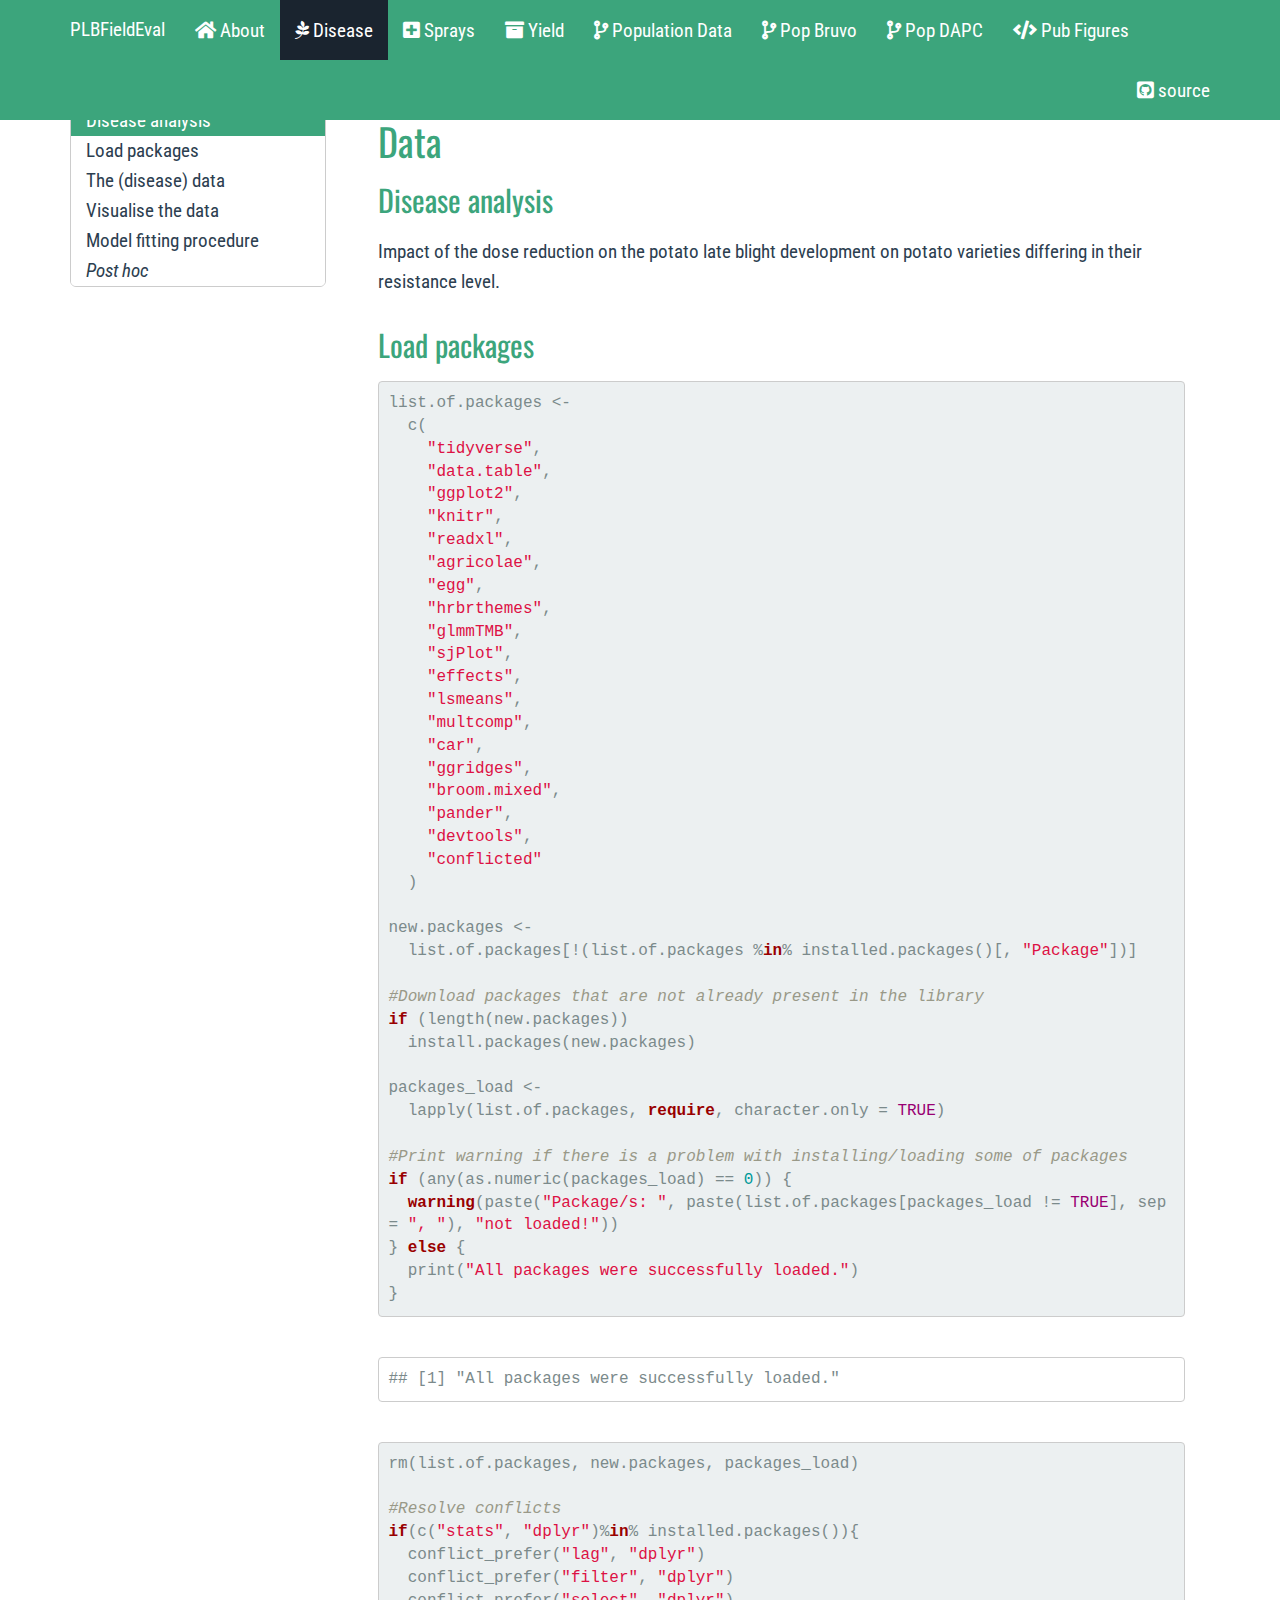
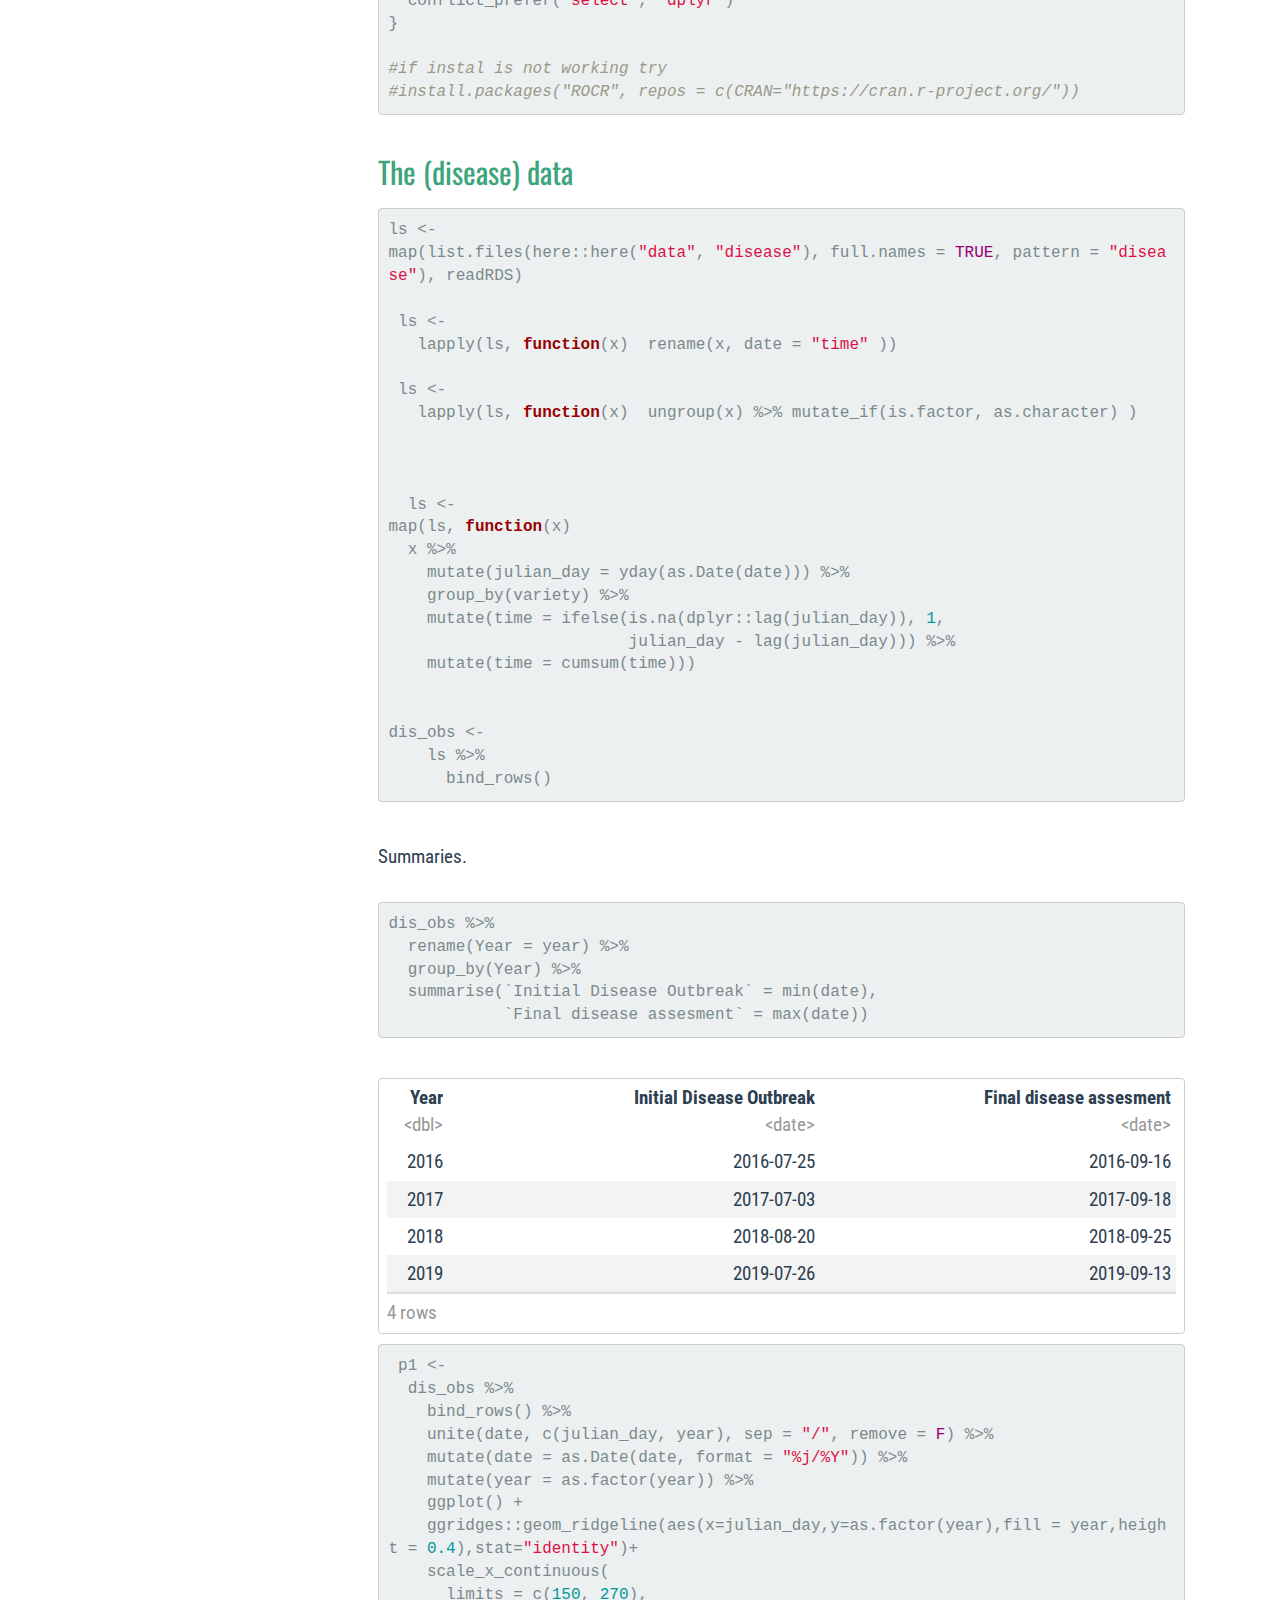
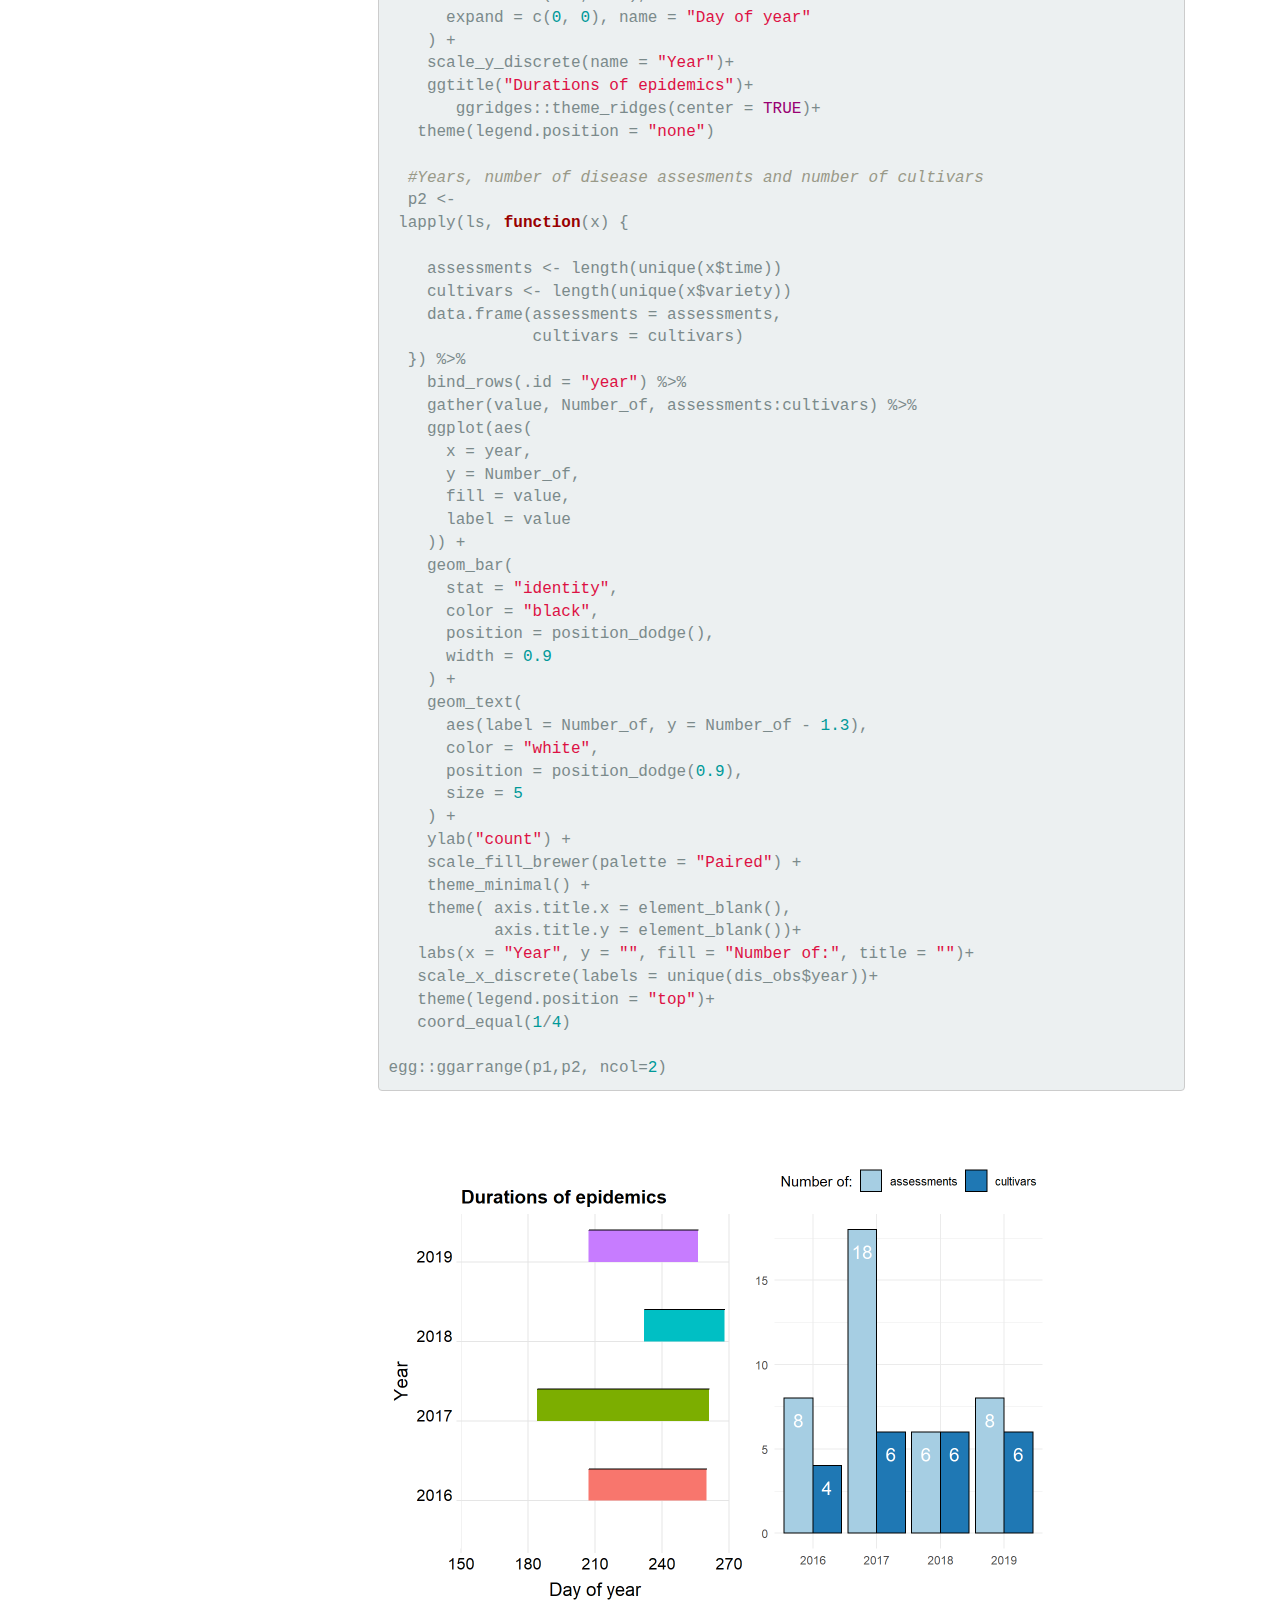
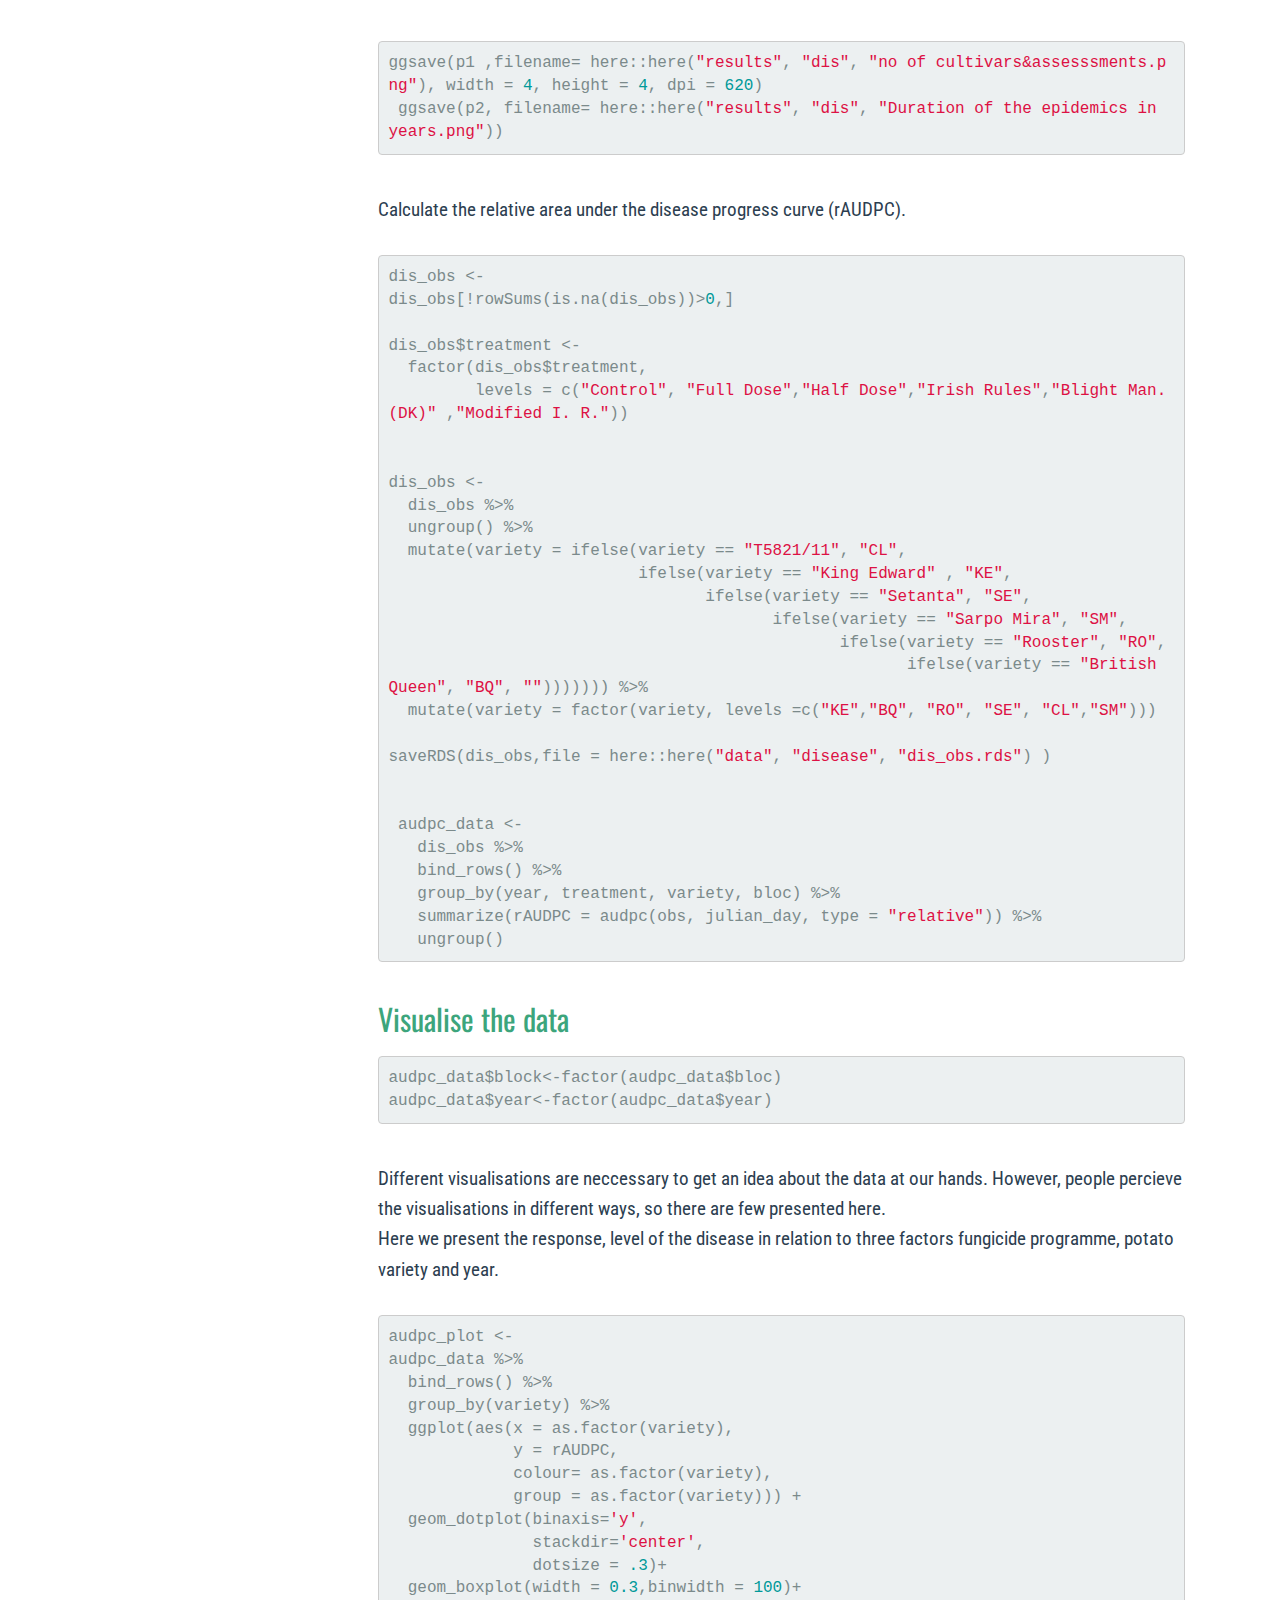
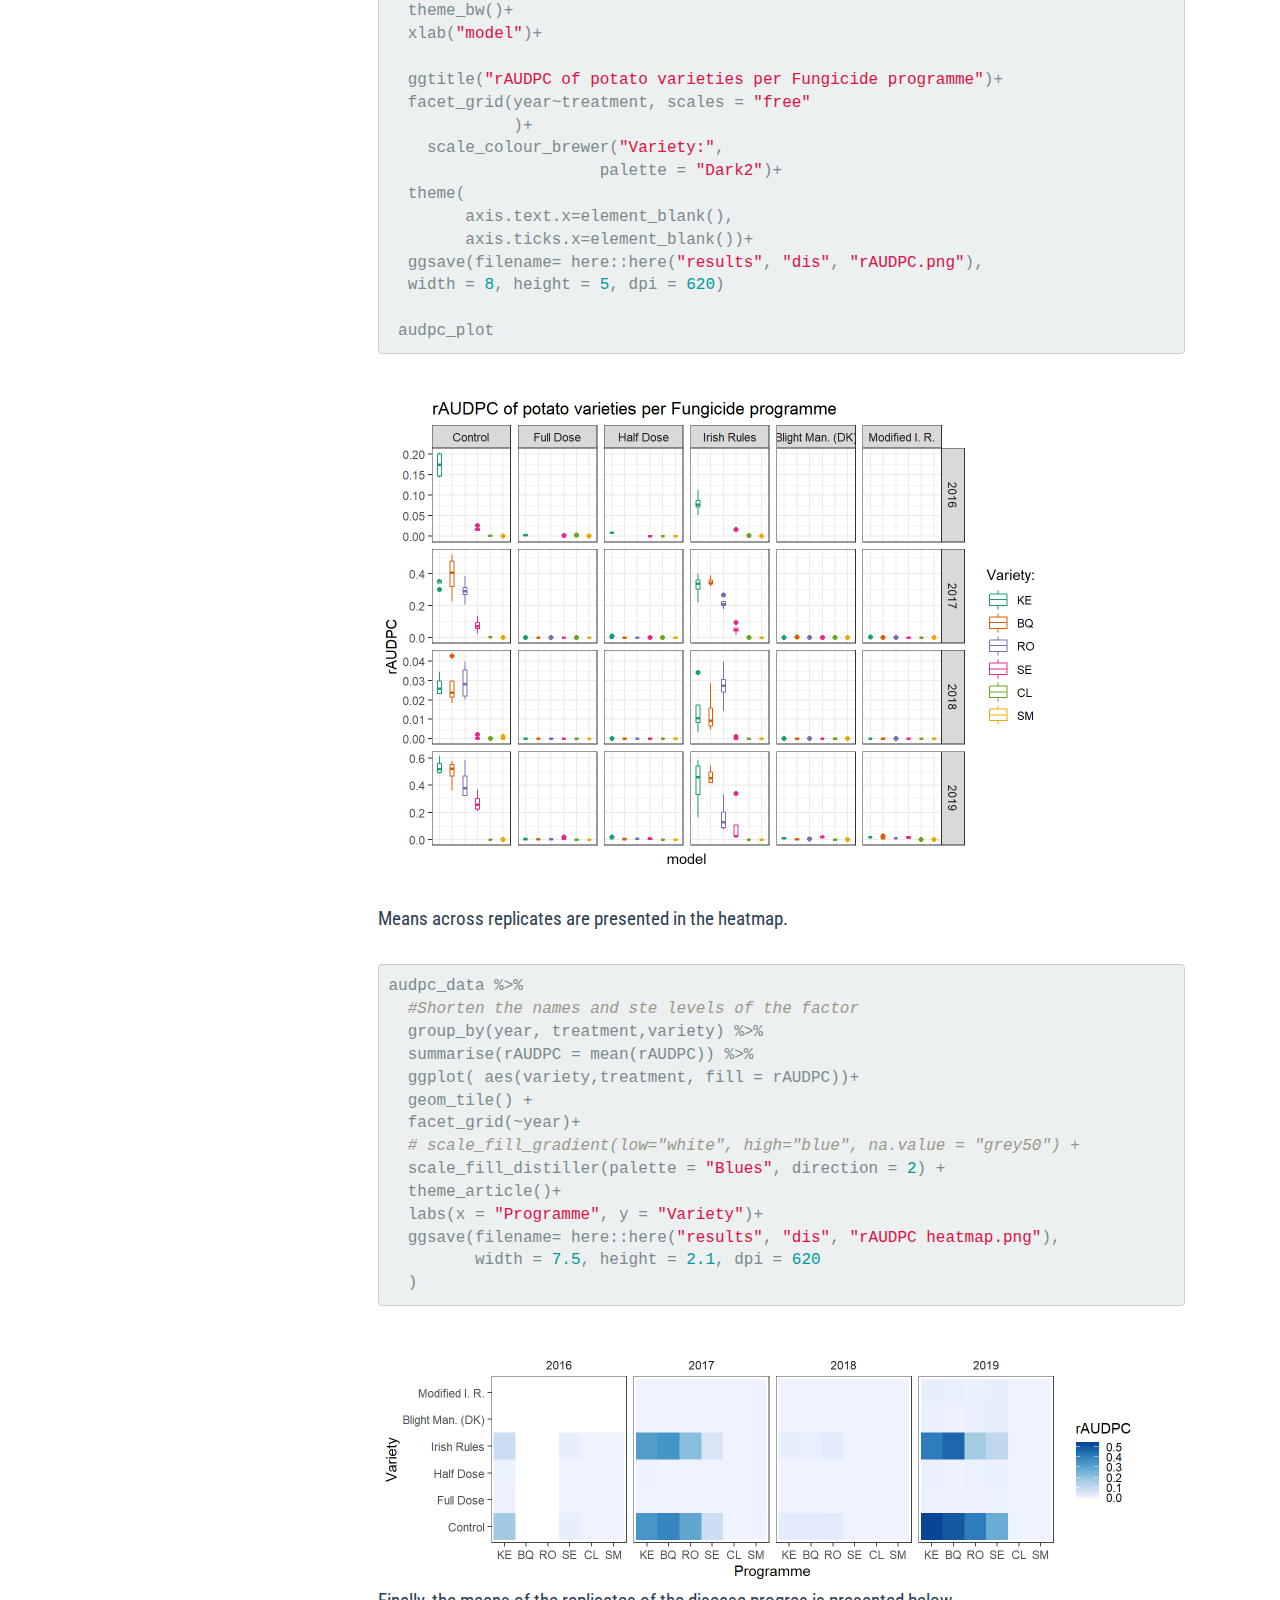
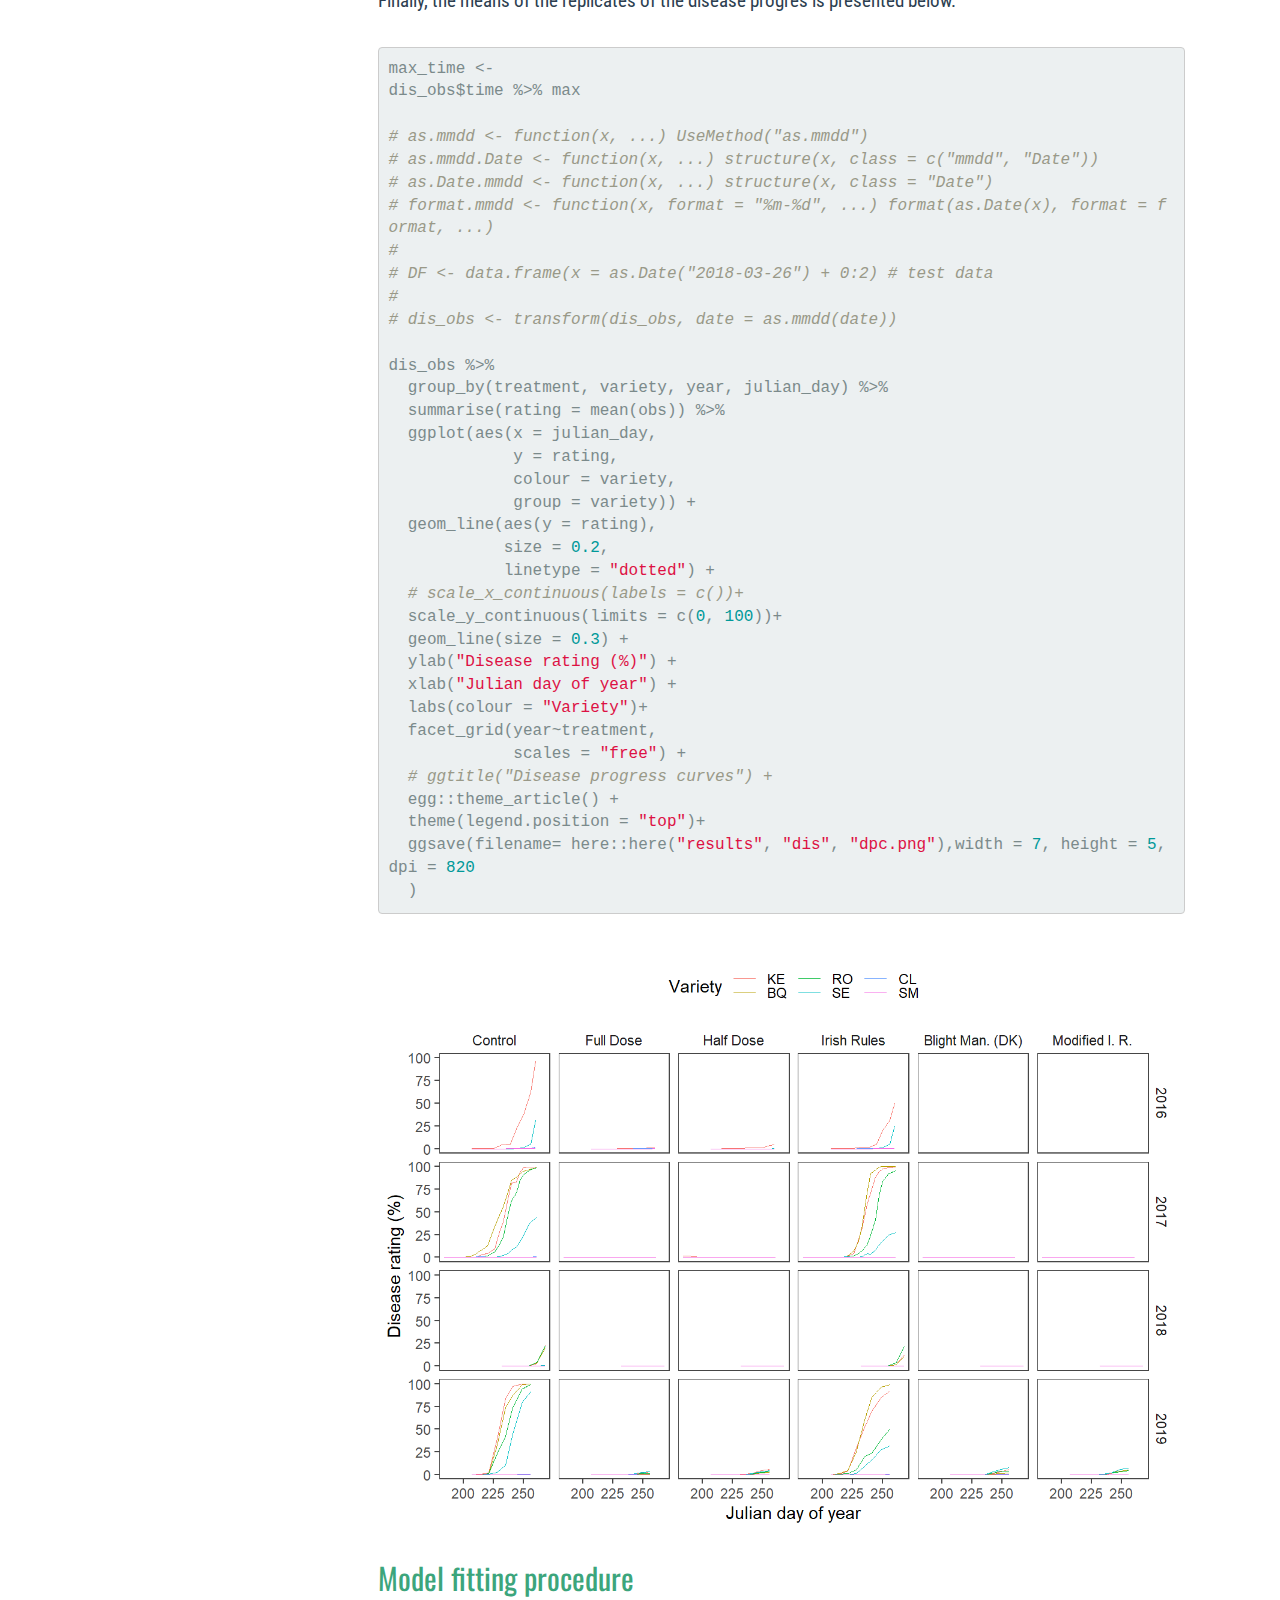
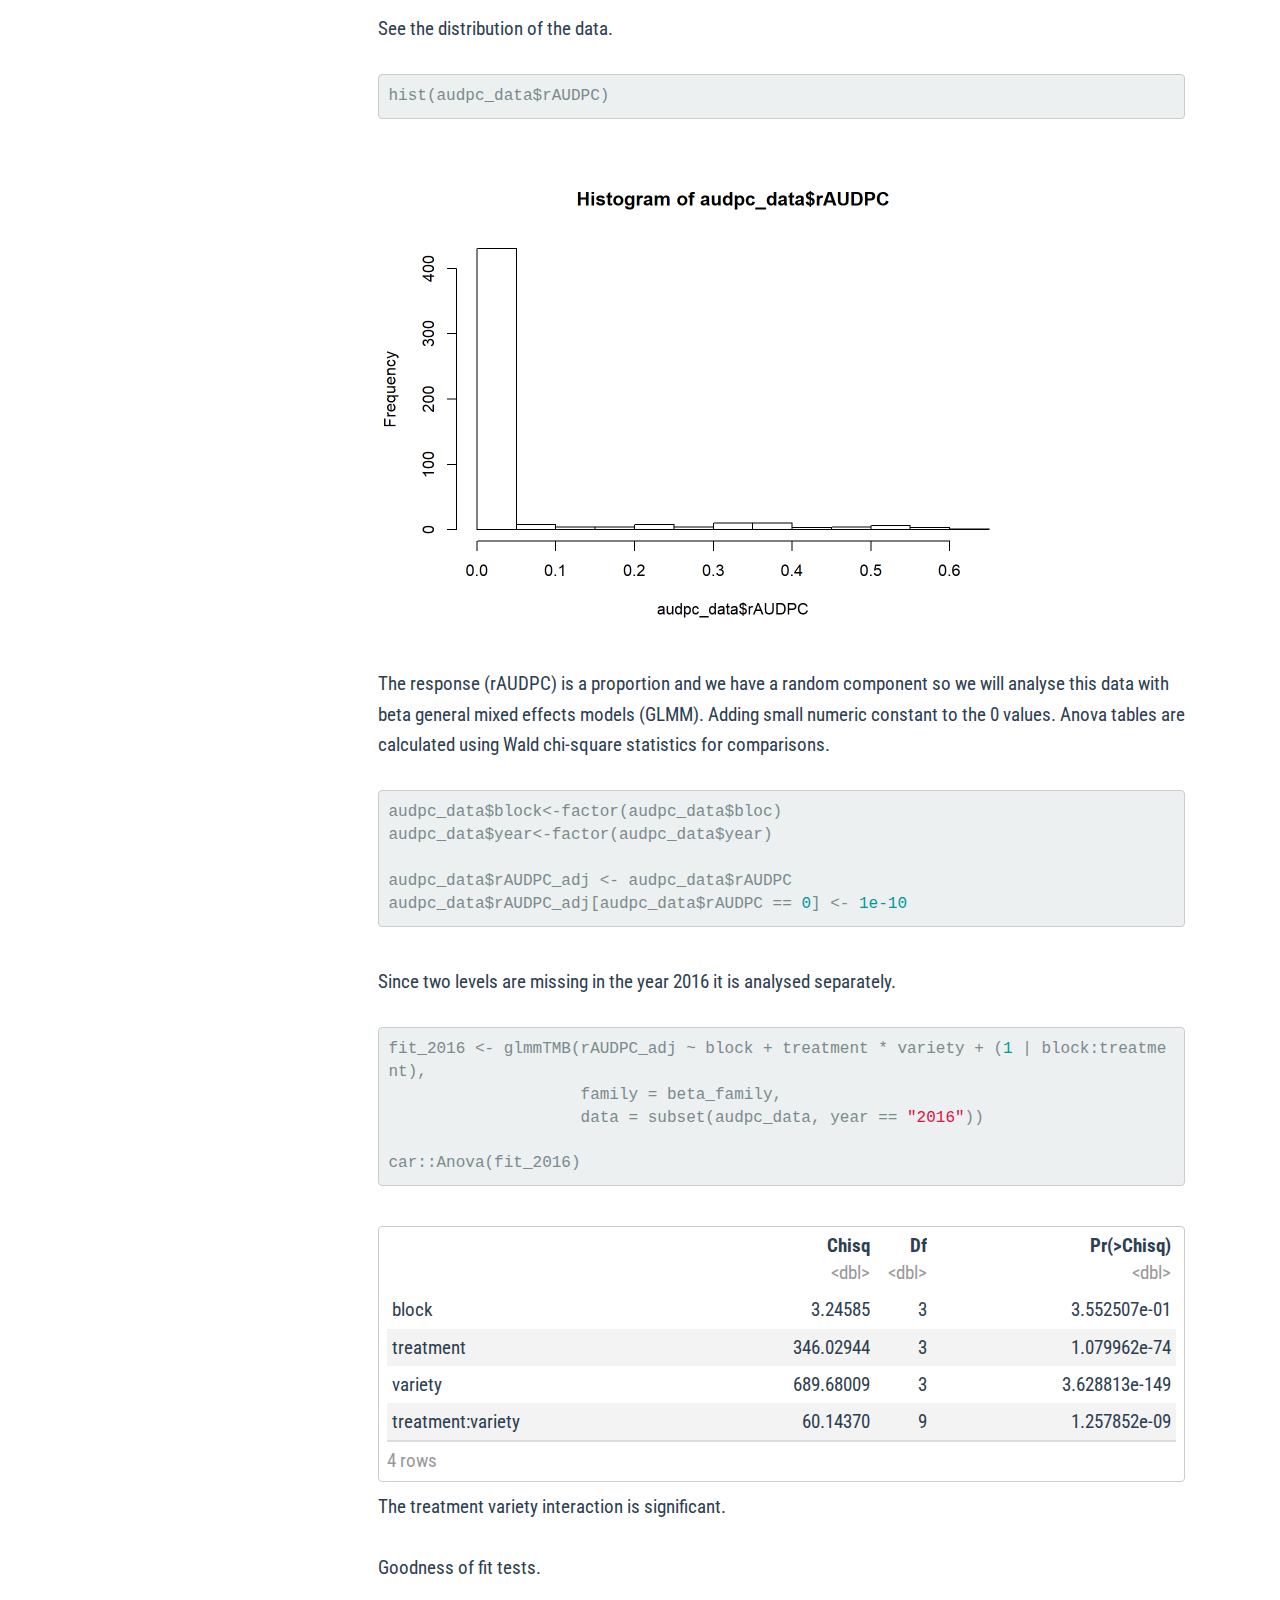
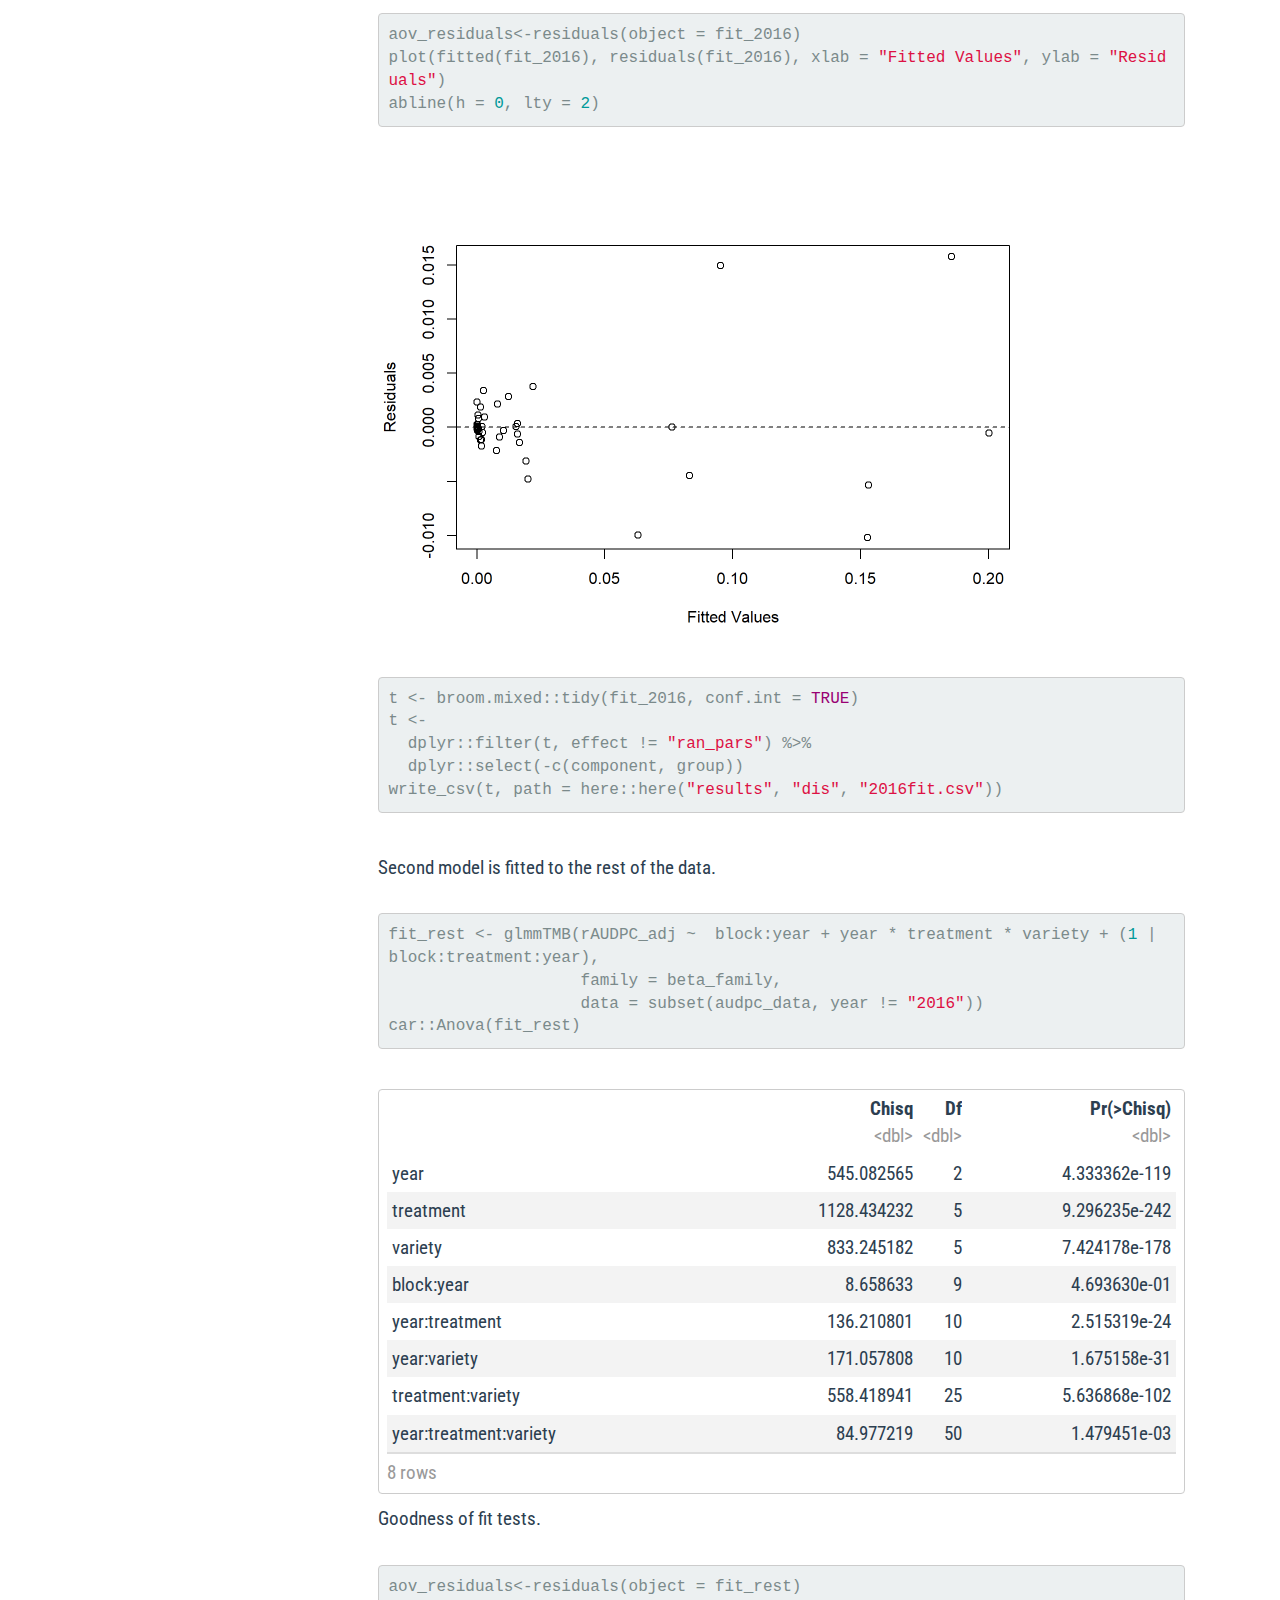
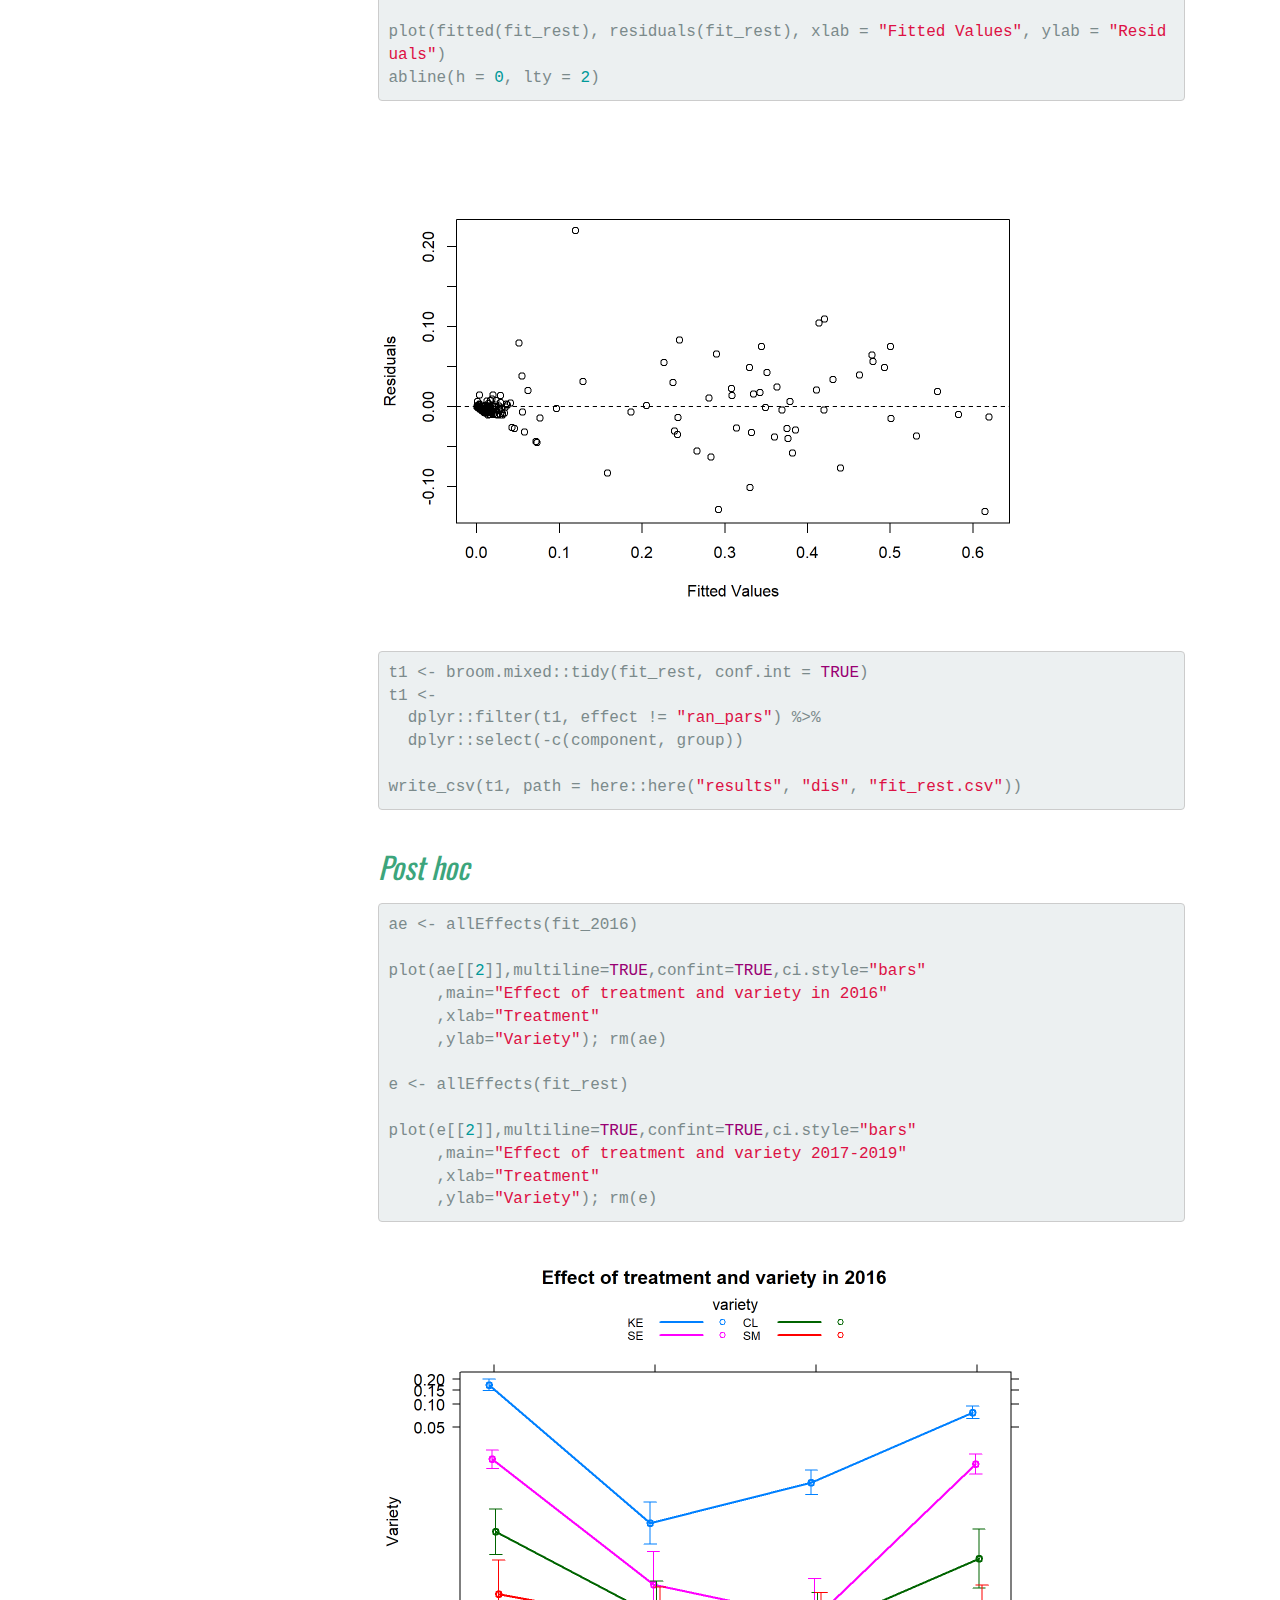
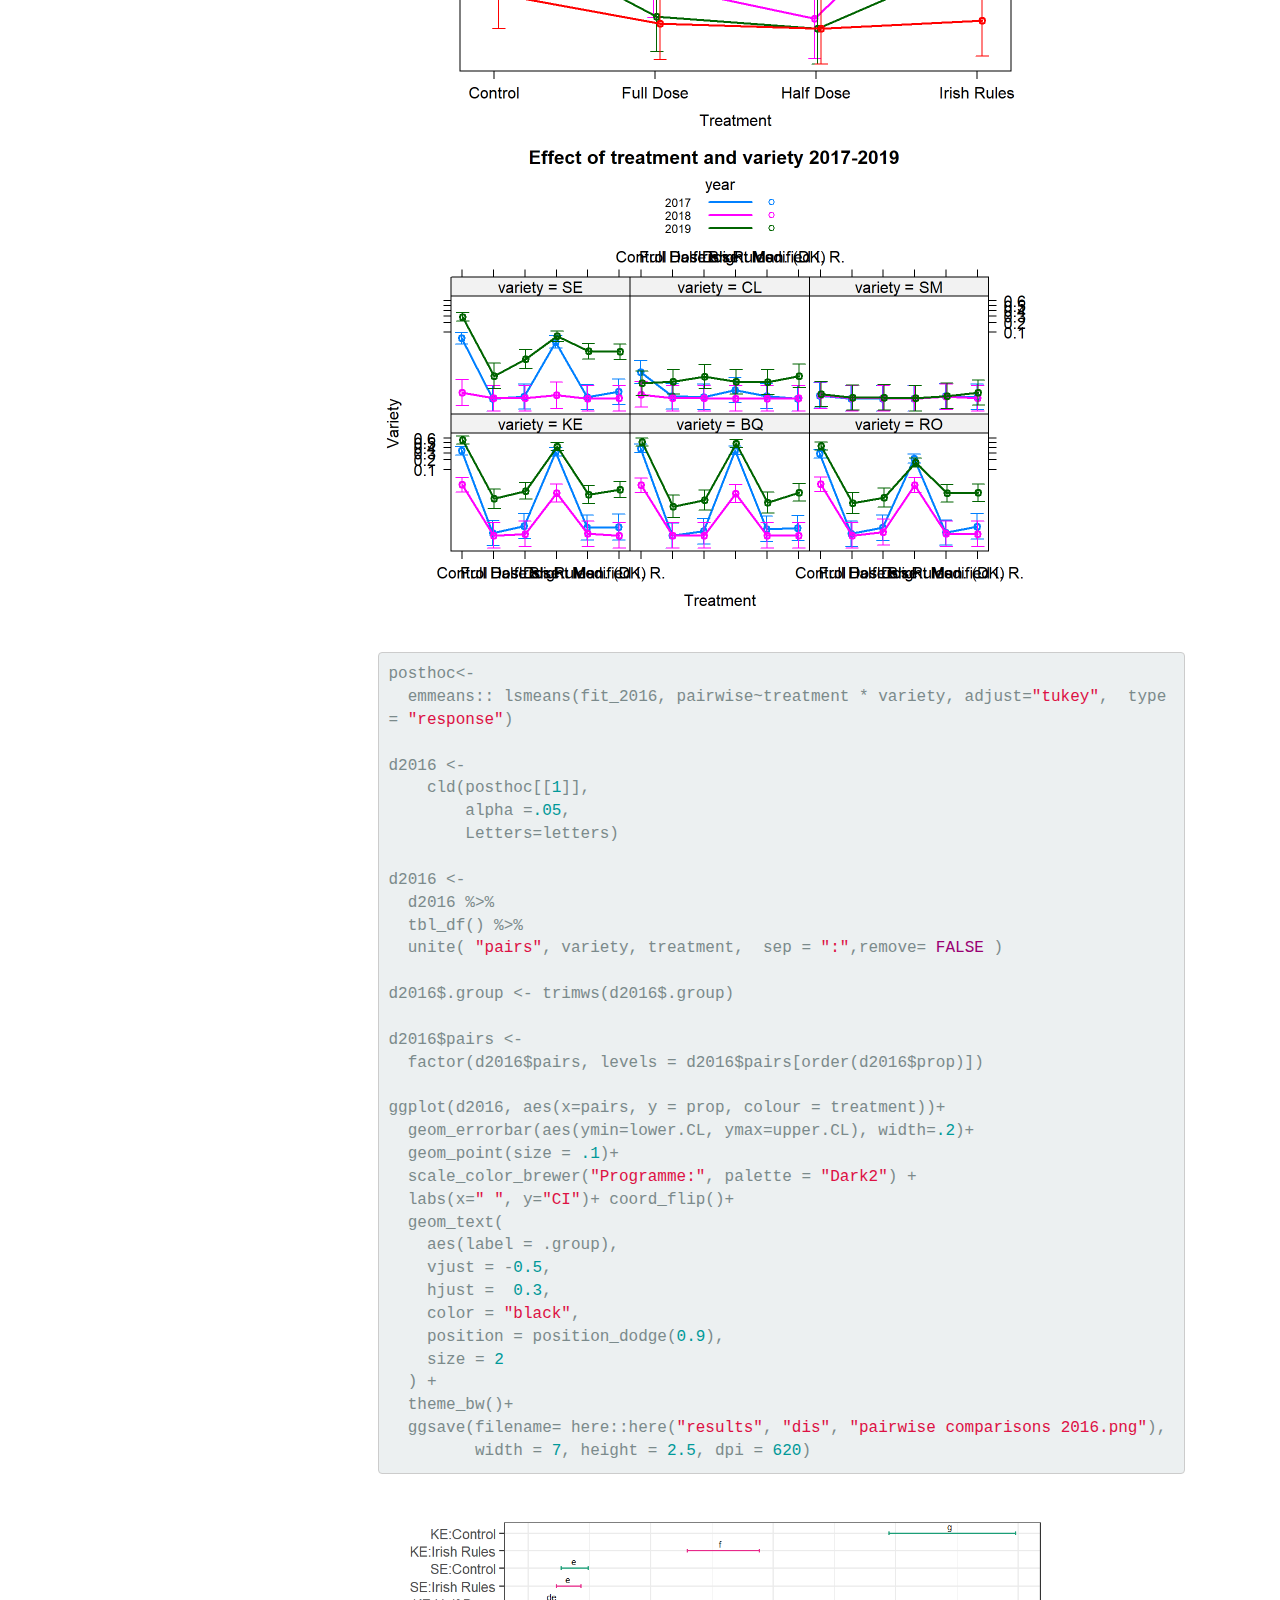
==== commit 81b0edcc: "re-knitting" ====
--- a/docs/disdata.html
+++ b/docs/disdata.html
@@ -357,13 +357,6 @@
     <span class="fa fa fa fa-home"></span>
      
     About
-  </a>
-</li>
-<li>
-  <a href="dss.html">
-    <span class="fa fa fa fa fa fa-cog fa-spin fa-fw"></span>
-     
-    DSS
   </a>
 </li>
 <li>
@@ -408,6 +401,13 @@
     Pop DAPC
   </a>
 </li>
+<li>
+  <a href="pub_plots.html">
+    <span class="fa fa fa fa-code"></span>
+     
+    Pub Figures
+  </a>
+</li>
       </ul>
       <ul class="nav navbar-nav navbar-right">
         <li>
@@ -479,6 +479,13 @@
 <pre><code>## [1] &quot;All packages were successfully loaded.&quot;</code></pre>
 <pre class="r"><code>rm(list.of.packages, new.packages, packages_load)
 
+#Resolve conflicts
+if(c(&quot;stats&quot;, &quot;dplyr&quot;)%in% installed.packages()){
+  conflict_prefer(&quot;lag&quot;, &quot;dplyr&quot;)
+  conflict_prefer(&quot;filter&quot;, &quot;dplyr&quot;)
+  conflict_prefer(&quot;select&quot;, &quot;dplyr&quot;)
+}
+
 #if instal is not working try 
 #install.packages(&quot;ROCR&quot;, repos = c(CRAN=&quot;https://cran.r-project.org/&quot;))</code></pre>
 </div>
@@ -501,7 +508,7 @@
     mutate(julian_day = yday(as.Date(date))) %&gt;% 
     group_by(variety) %&gt;% 
     mutate(time = ifelse(is.na(dplyr::lag(julian_day)), 1,
-                         julian_day - dplyr::lag(julian_day))) %&gt;%
+                         julian_day - lag(julian_day))) %&gt;%
     mutate(time = cumsum(time))) 
 
    
@@ -862,15 +869,19 @@
 
 p_fin &lt;- 
 d1 %&gt;%
-  #Add vertical  lines for clarity
   mutate(
     line_positions = as.numeric(factor(variety, levels = unique(variety))),
     line_positions = line_positions + .5,
     line_positions = ifelse(line_positions == max(line_positions), NA, line_positions),
     line_positions = ifelse(year == 2016 &amp;
-                              variety == &quot;CL&quot;, 5.5, line_positions),
+                              variety == &quot;SM&quot;, 5.5, line_positions),
     line_positions = ifelse(year == 2016 &amp;
-                              variety == &quot;SE&quot;, 3.5, line_positions)
+                              variety == &quot;CL&quot;, 4.5, line_positions),
+    line_positions = ifelse(year == 2016 &amp;
+                              variety == &quot;SE&quot;, 3.5, line_positions),
+    line_positions = ifelse(year == 2016 &amp;
+                              variety == &quot;KE&quot;, 1.5, line_positions)
+    
   ) %&gt;%
   ggplot(data = ., aes(x = variety, y = prop)) +
   geom_errorbar(
@@ -930,7 +941,7 @@
 ##  collate  English_United States.1252  
 ##  ctype    English_United States.1252  
 ##  tz       Europe/London               
-##  date     2019-12-10                  
+##  date     2019-12-16                  
 ## 
 ## - Packages --------------------------------------------------------------
 ##  ! package      * version  date       lib source        
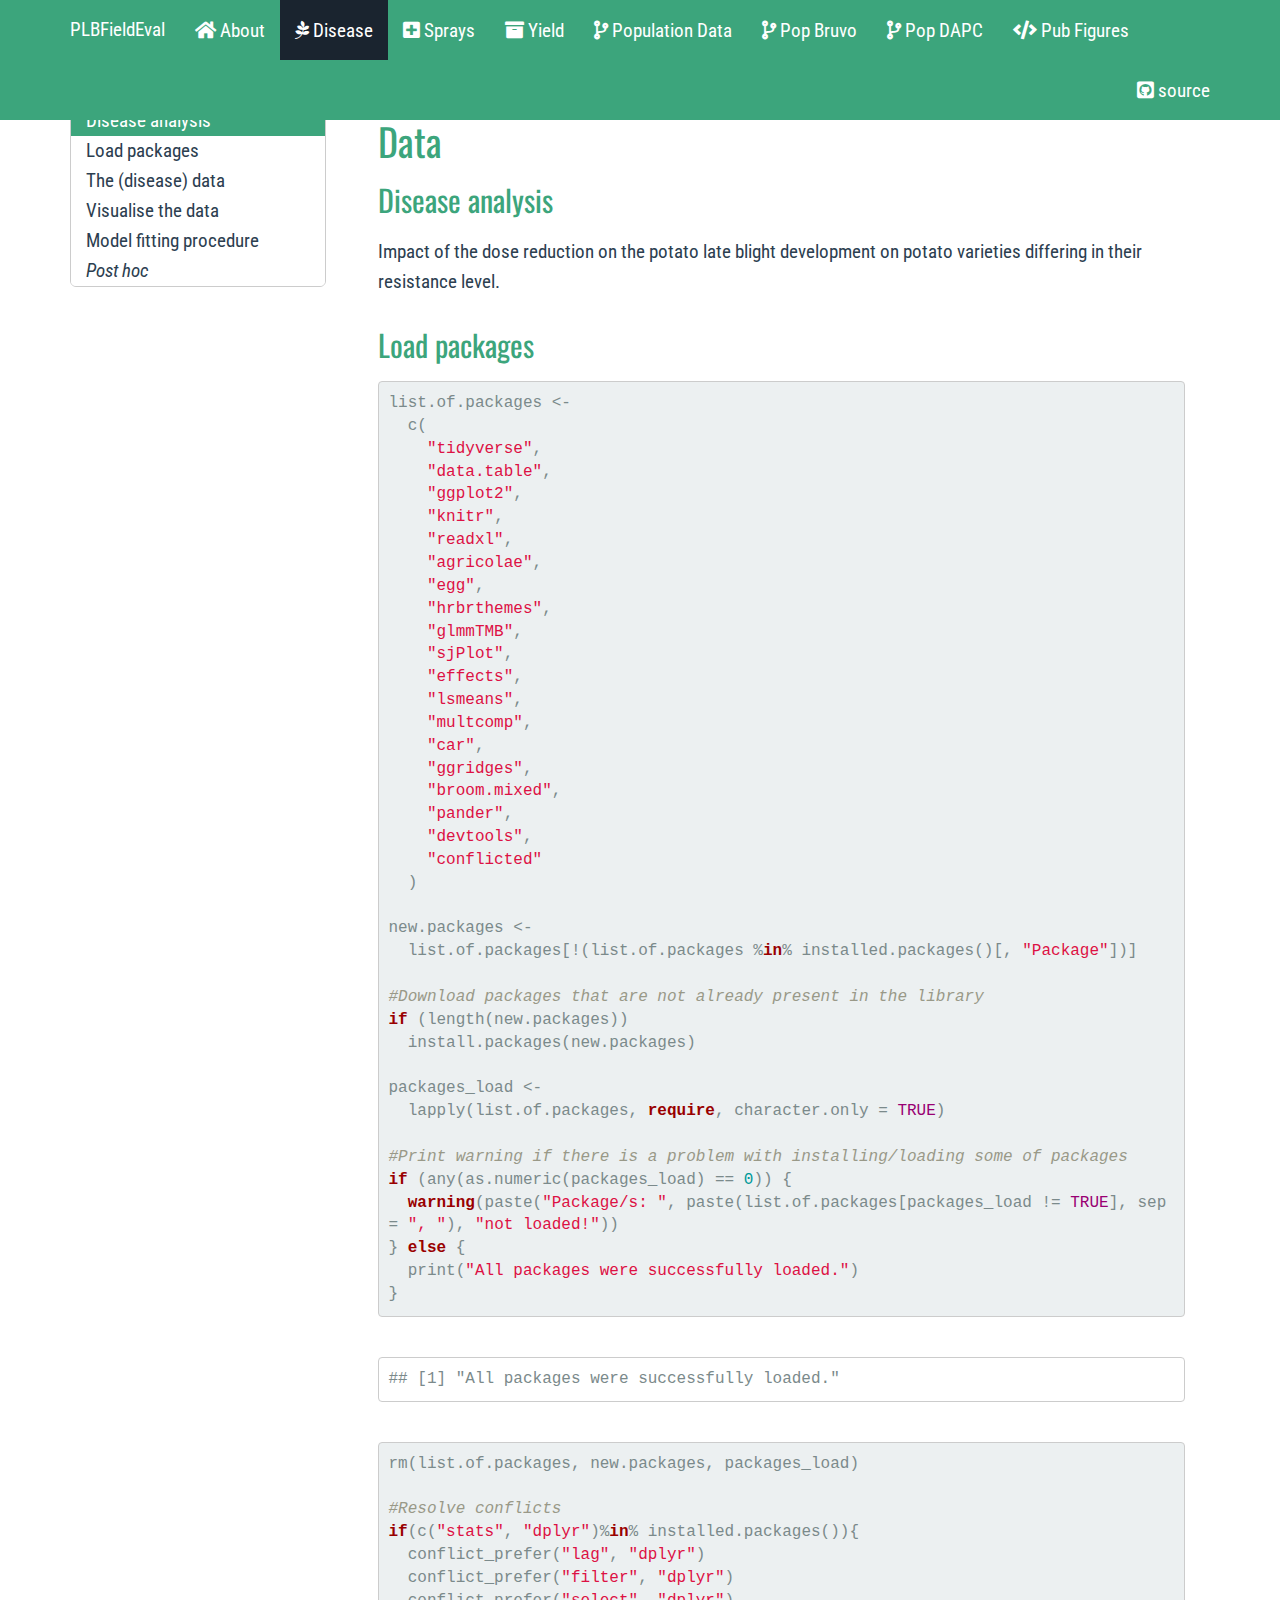
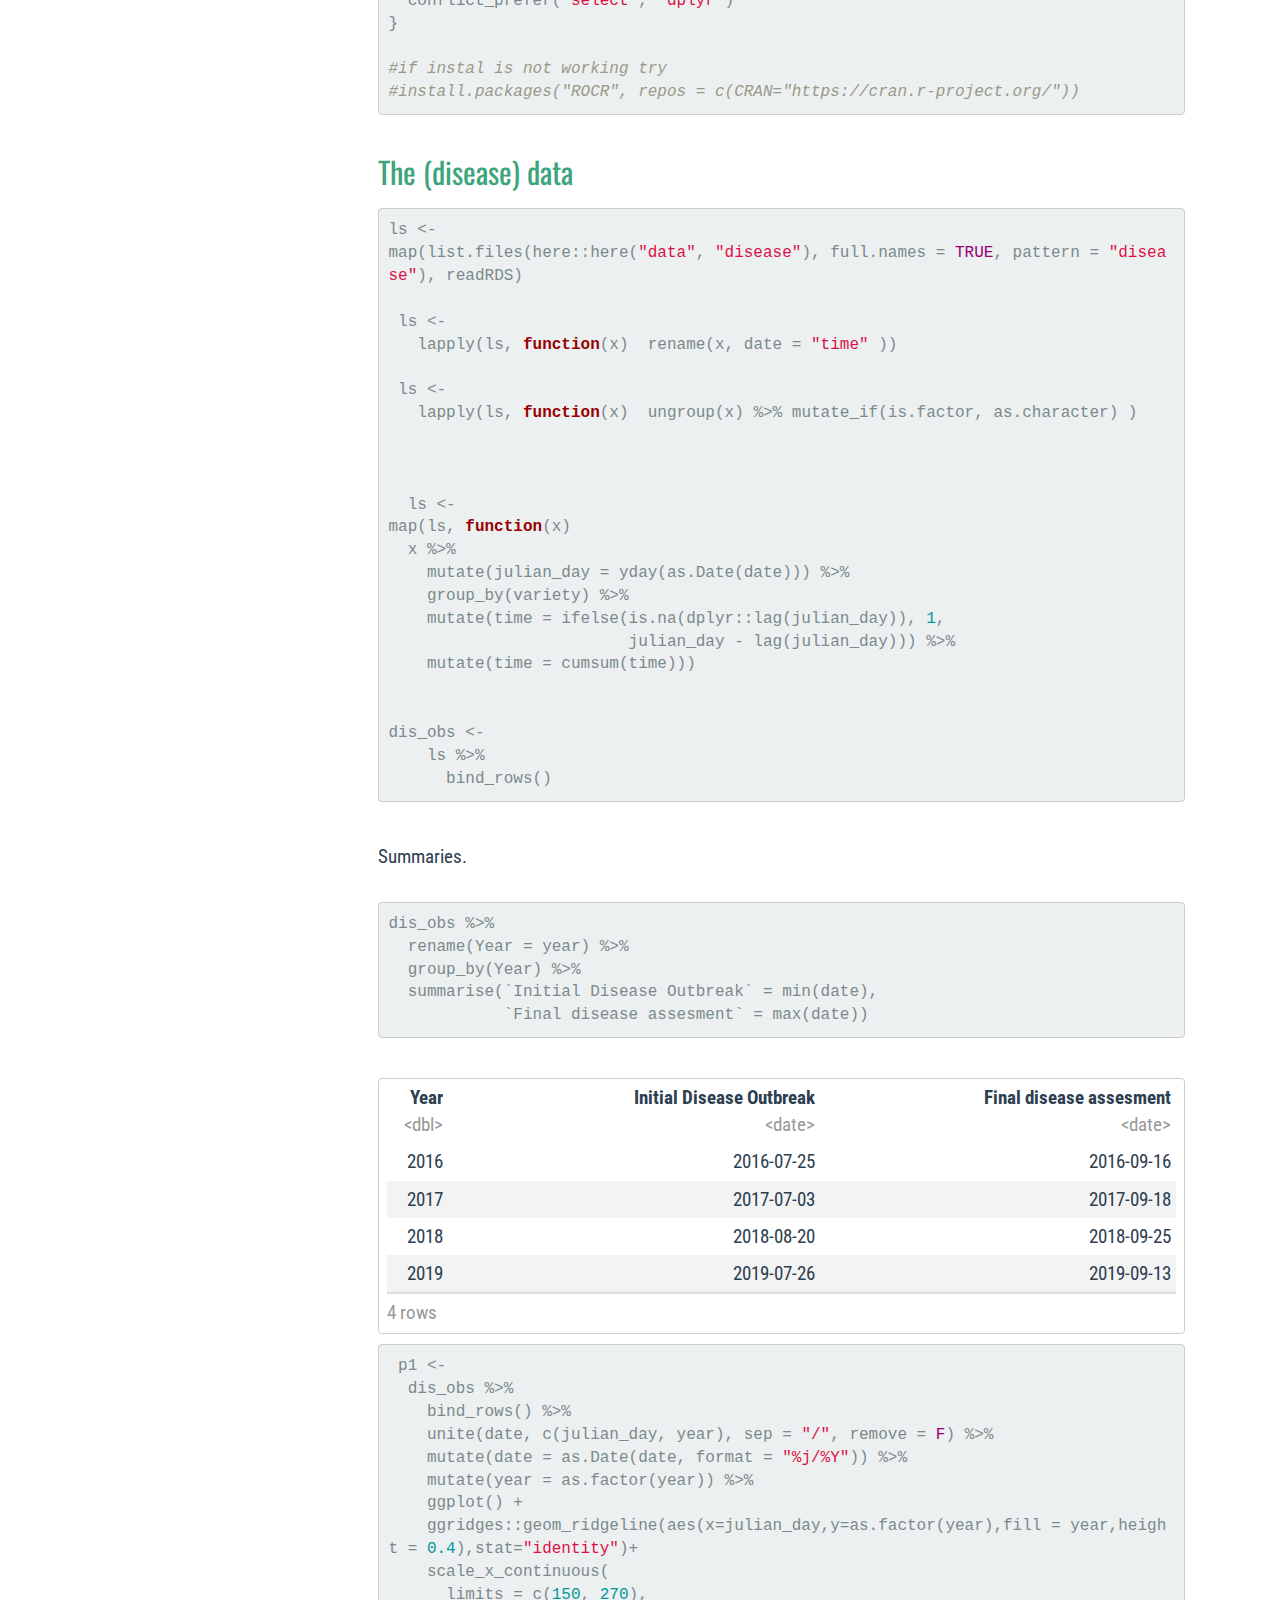
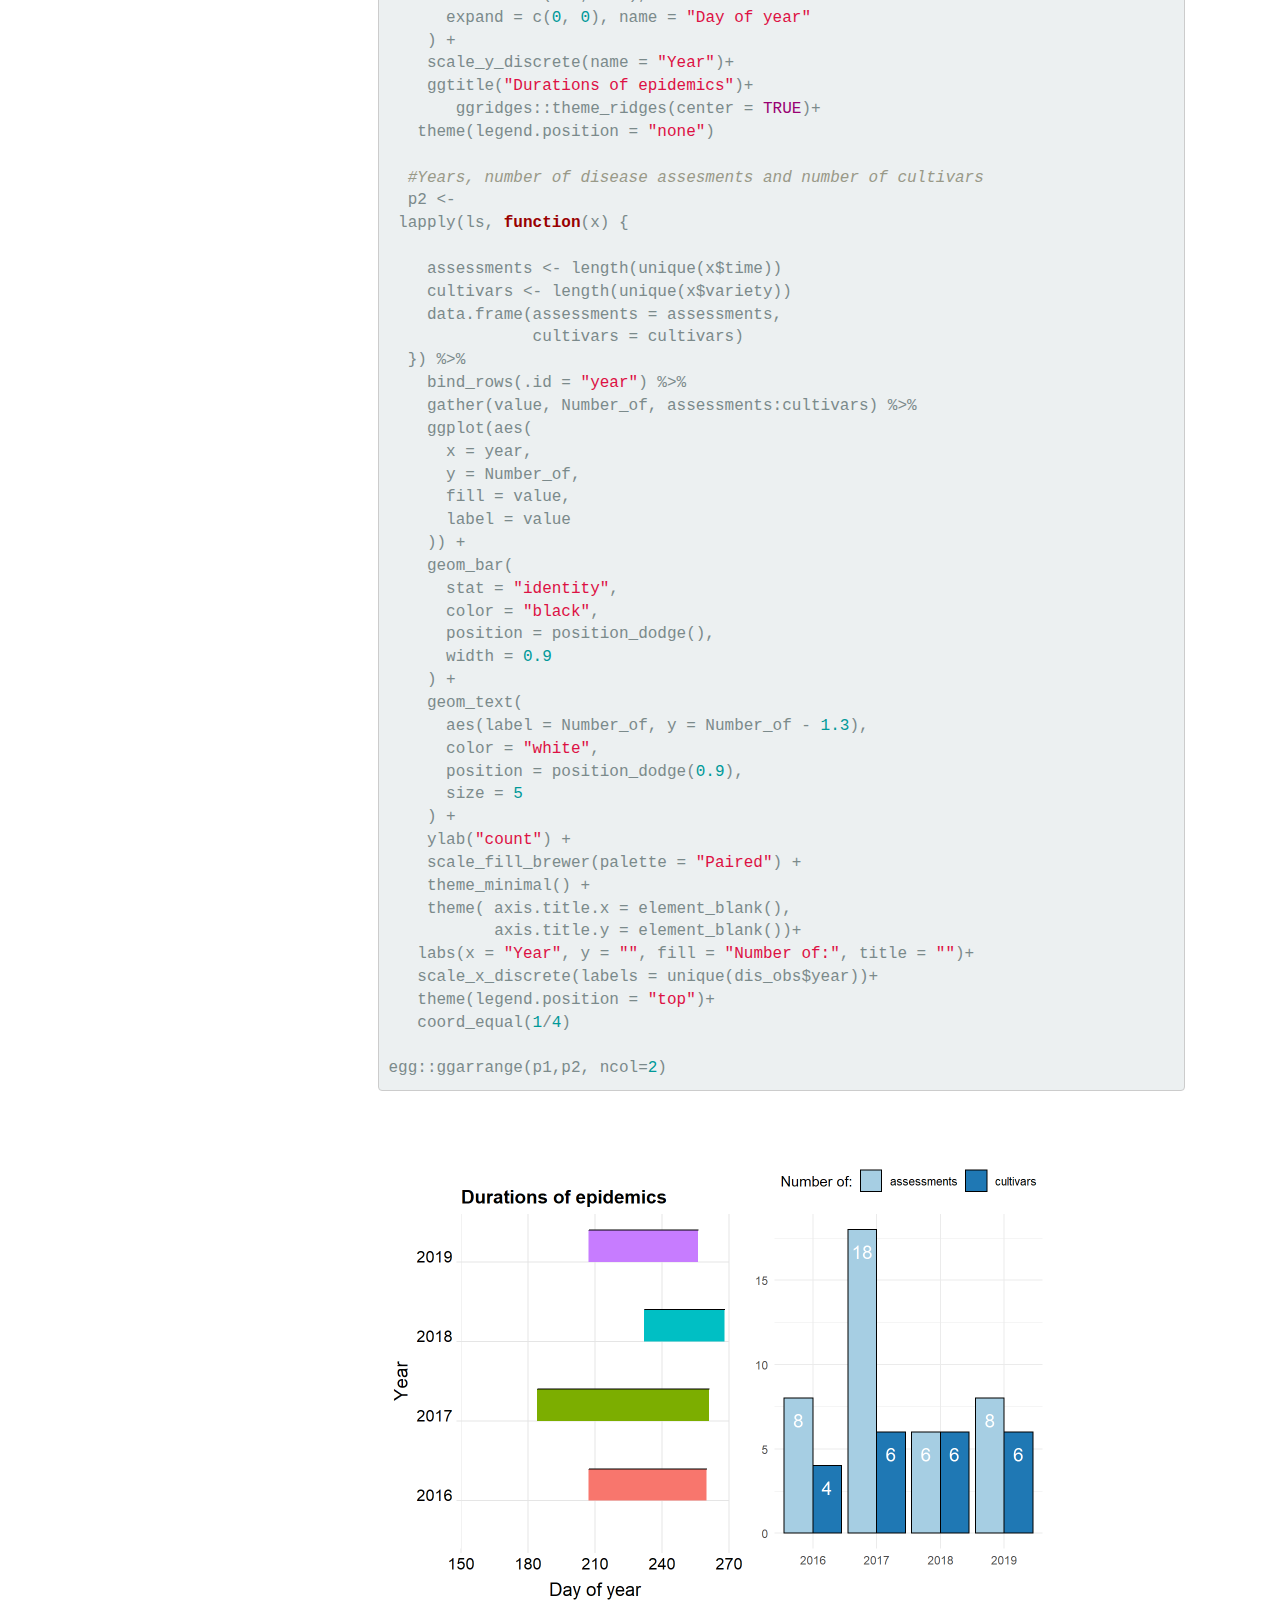
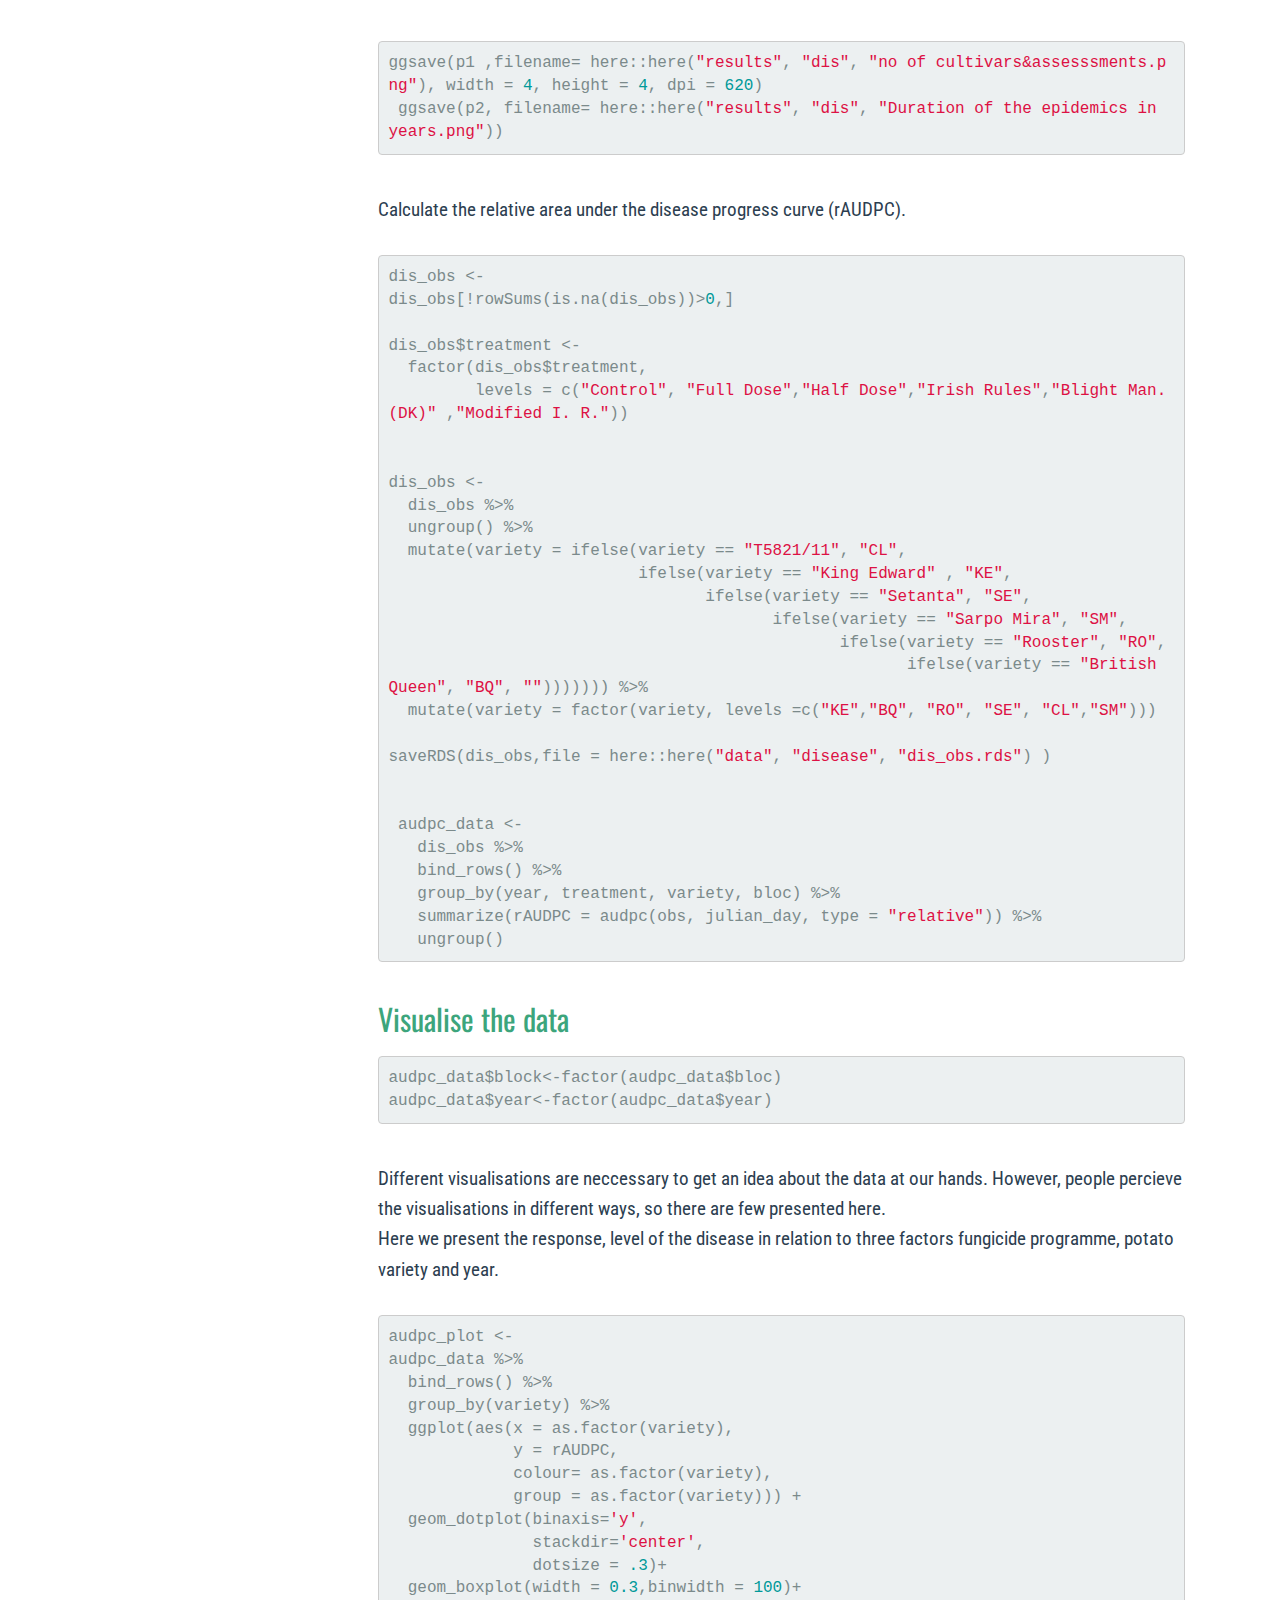
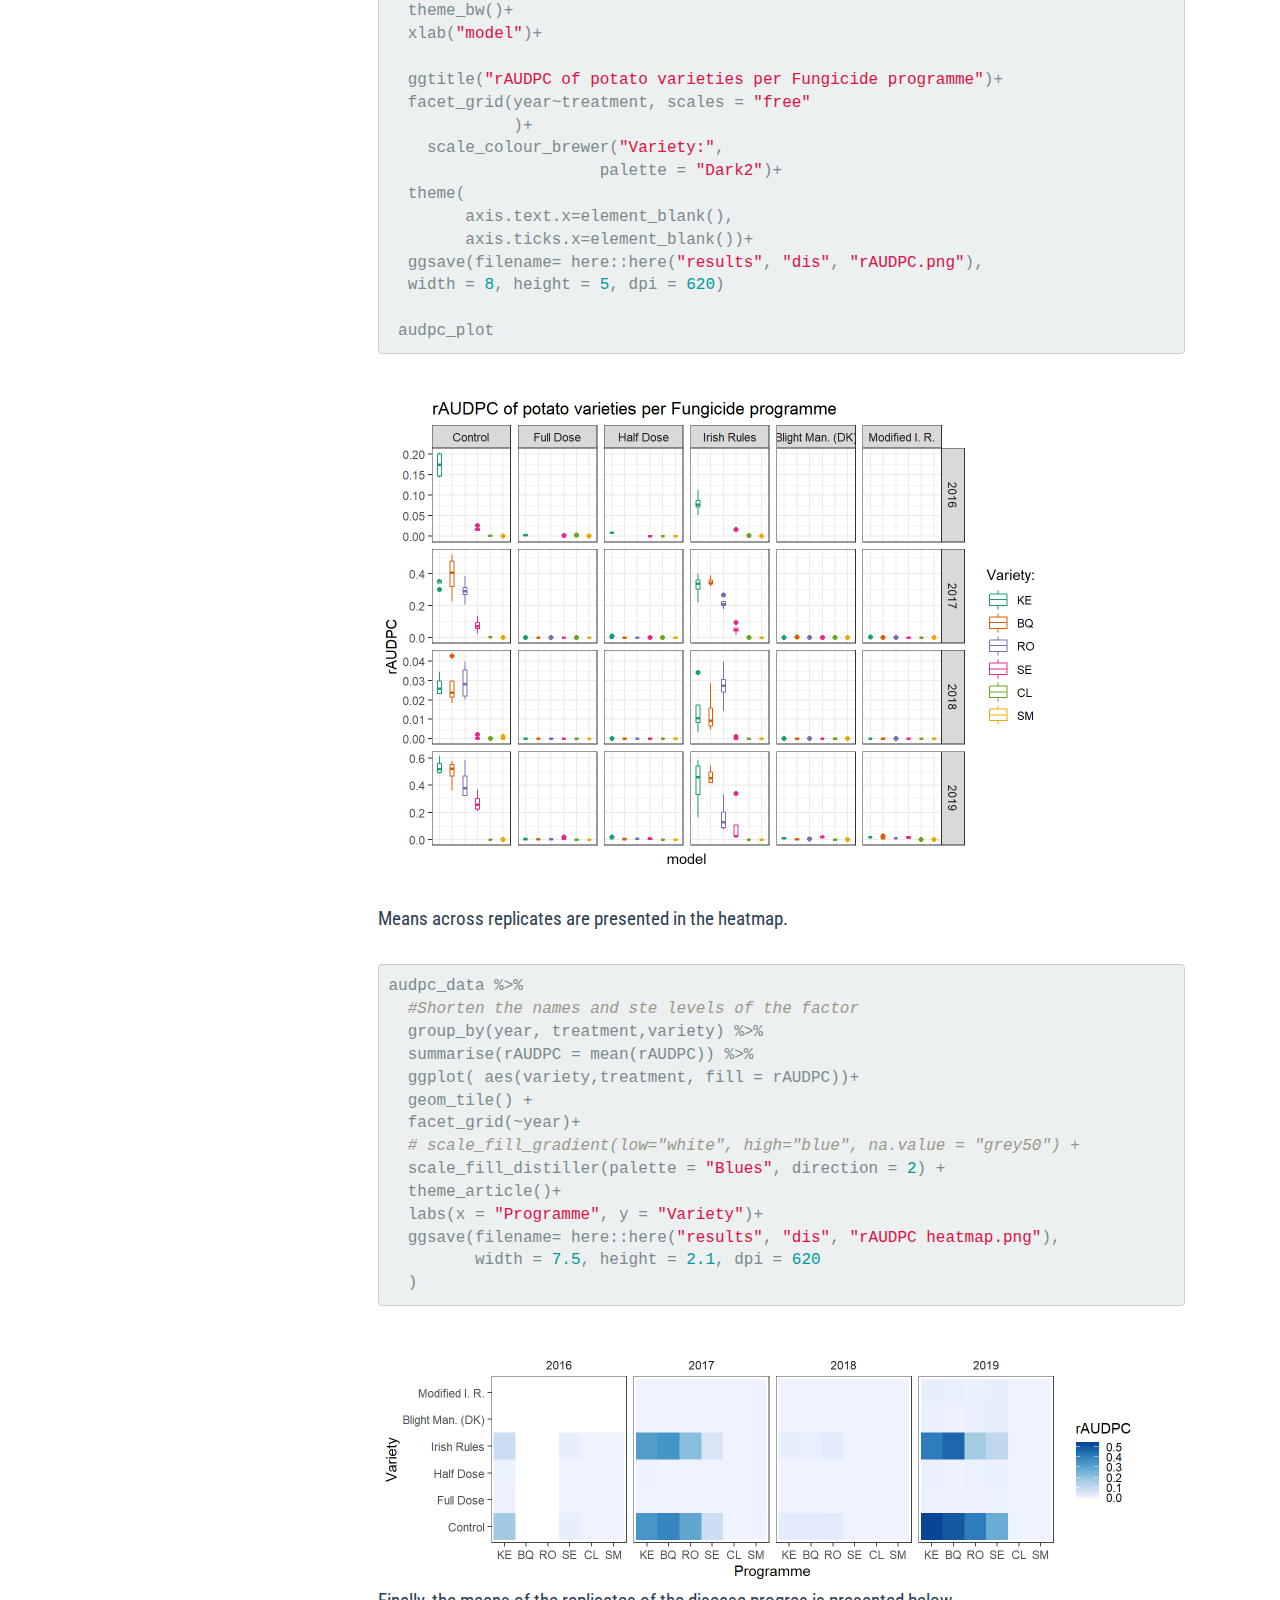
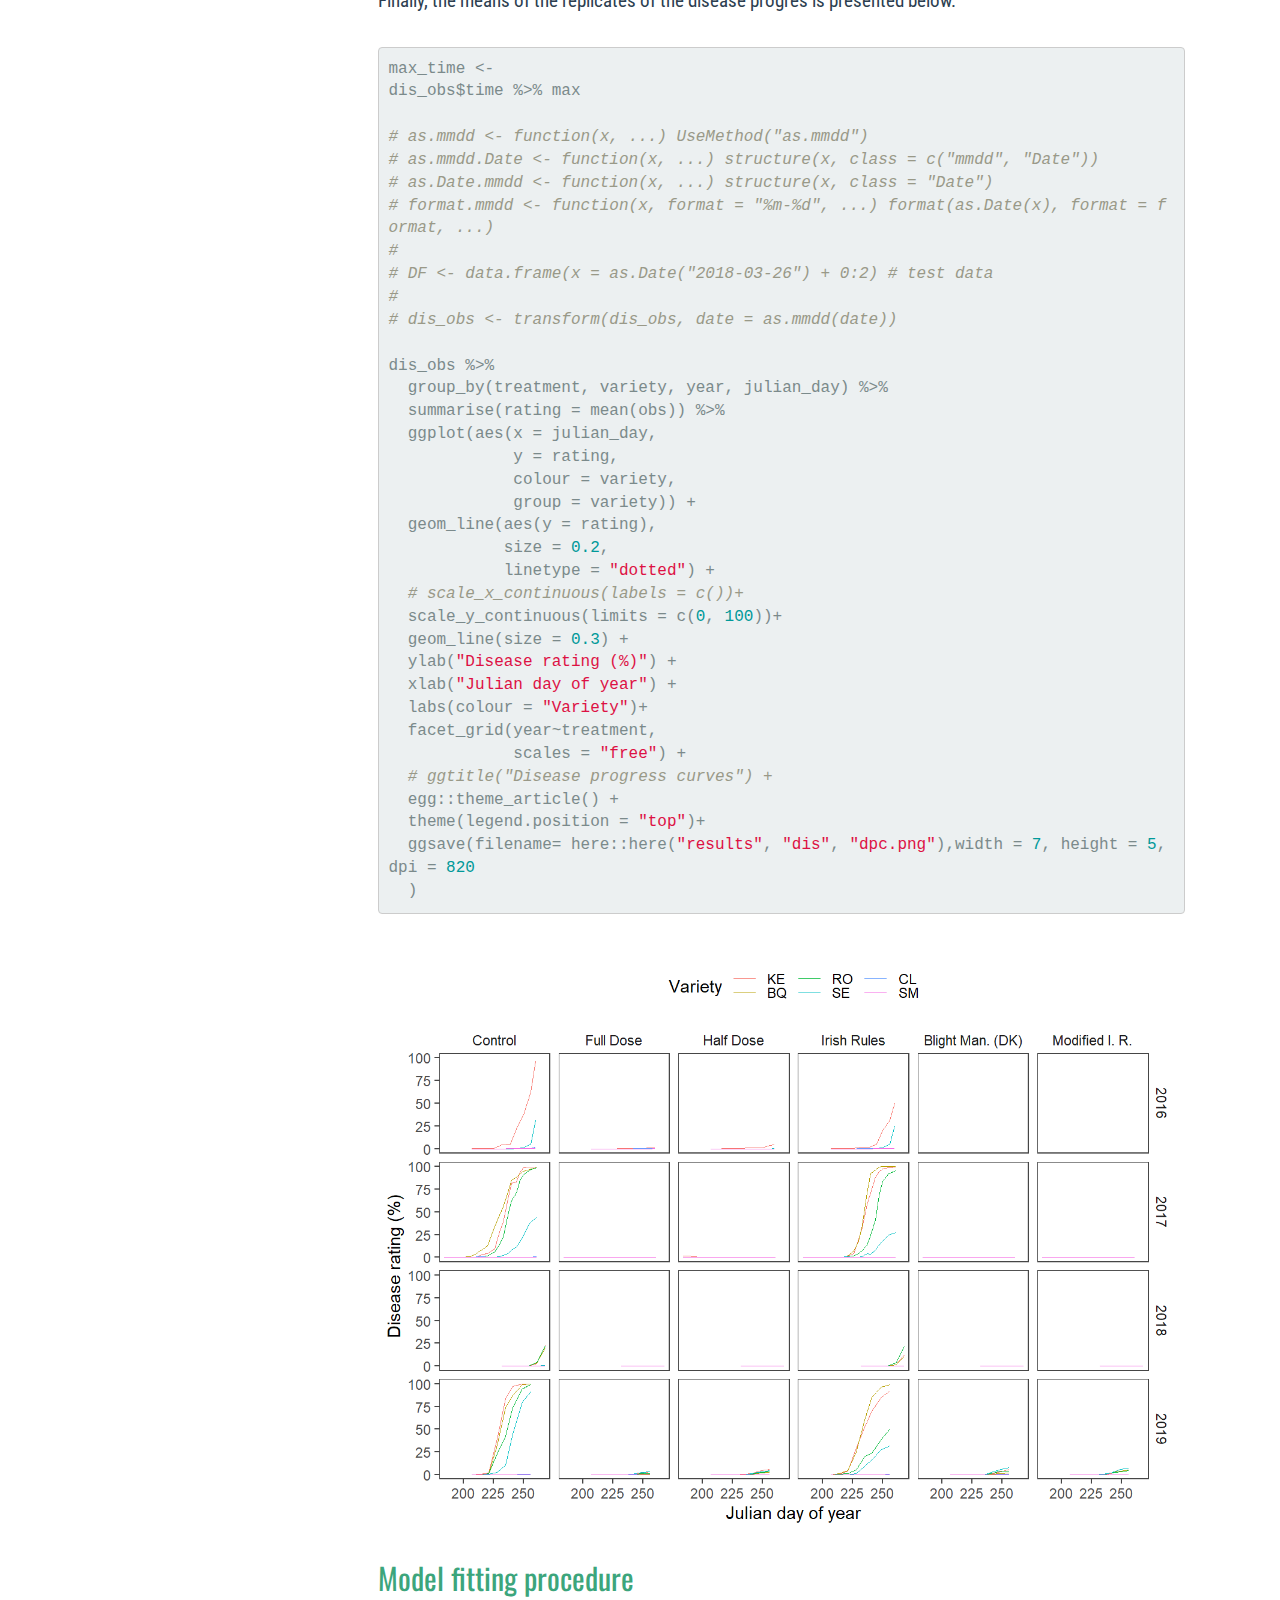
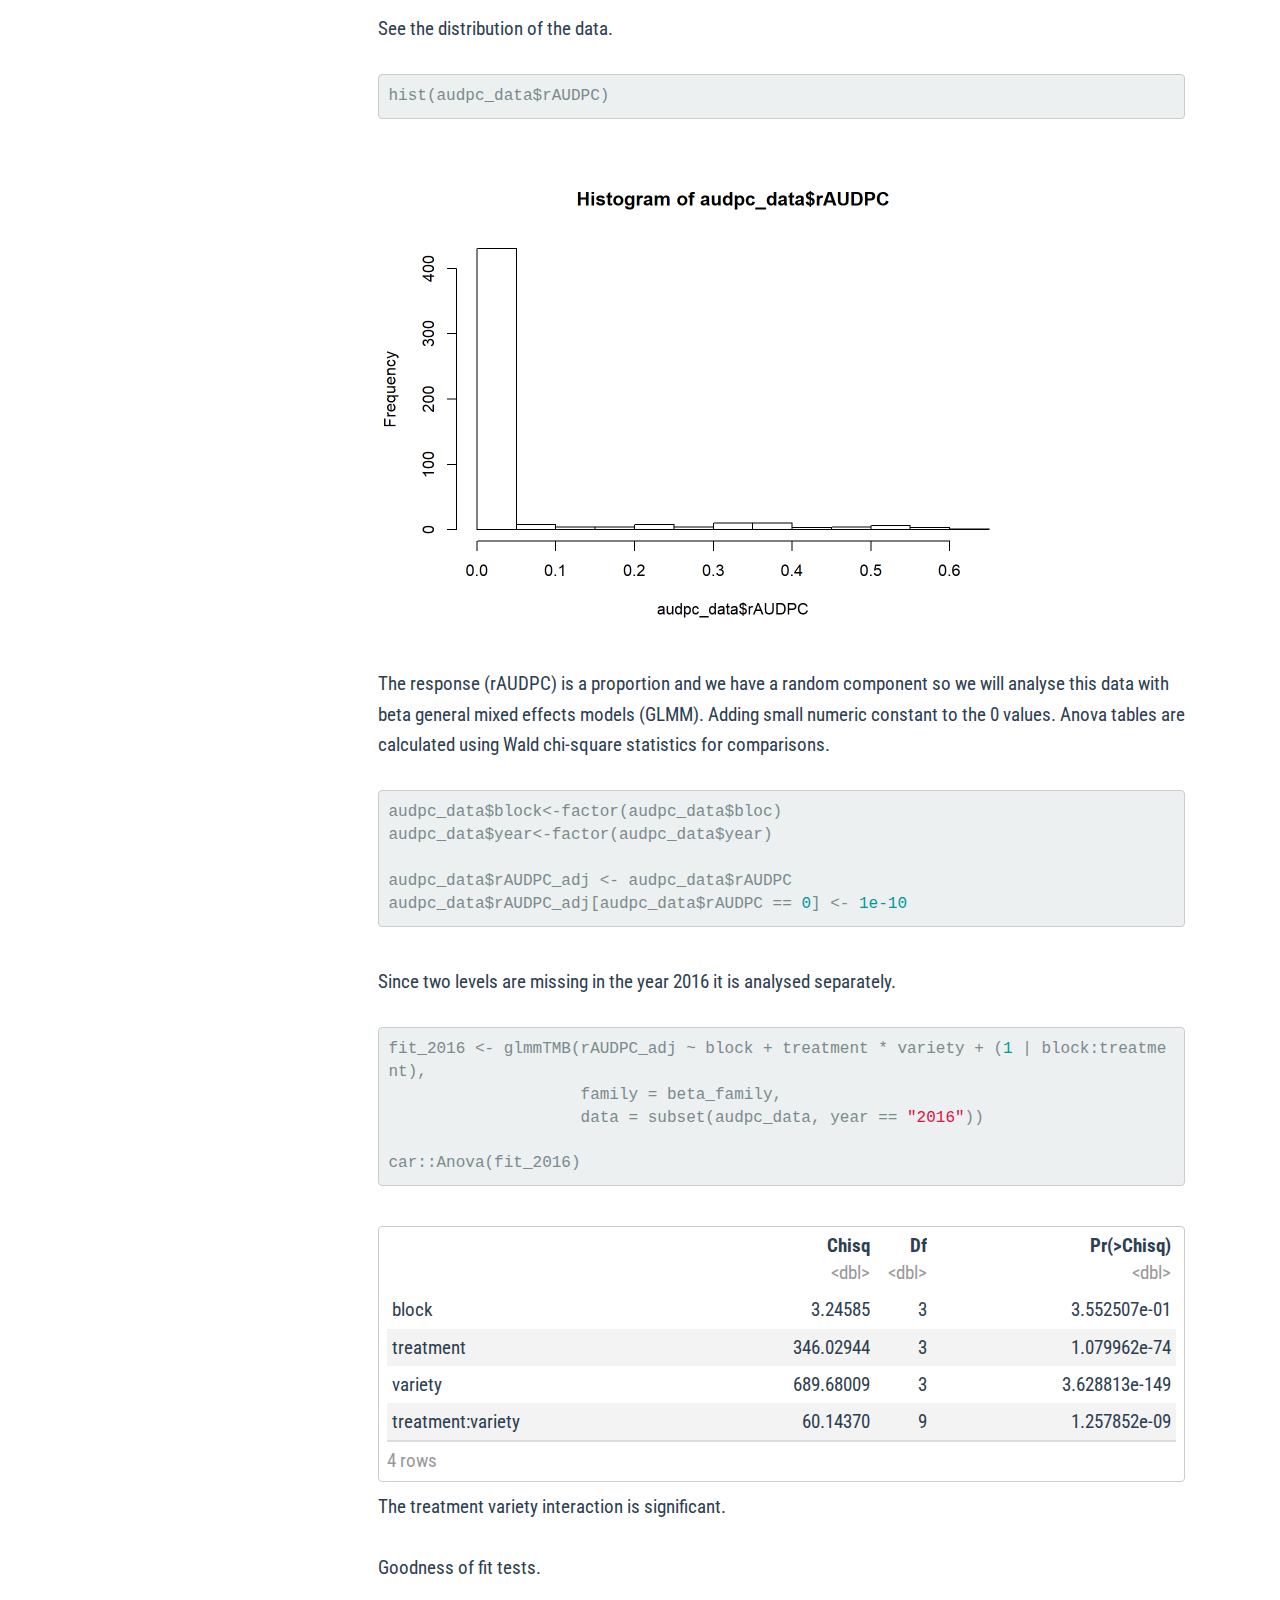
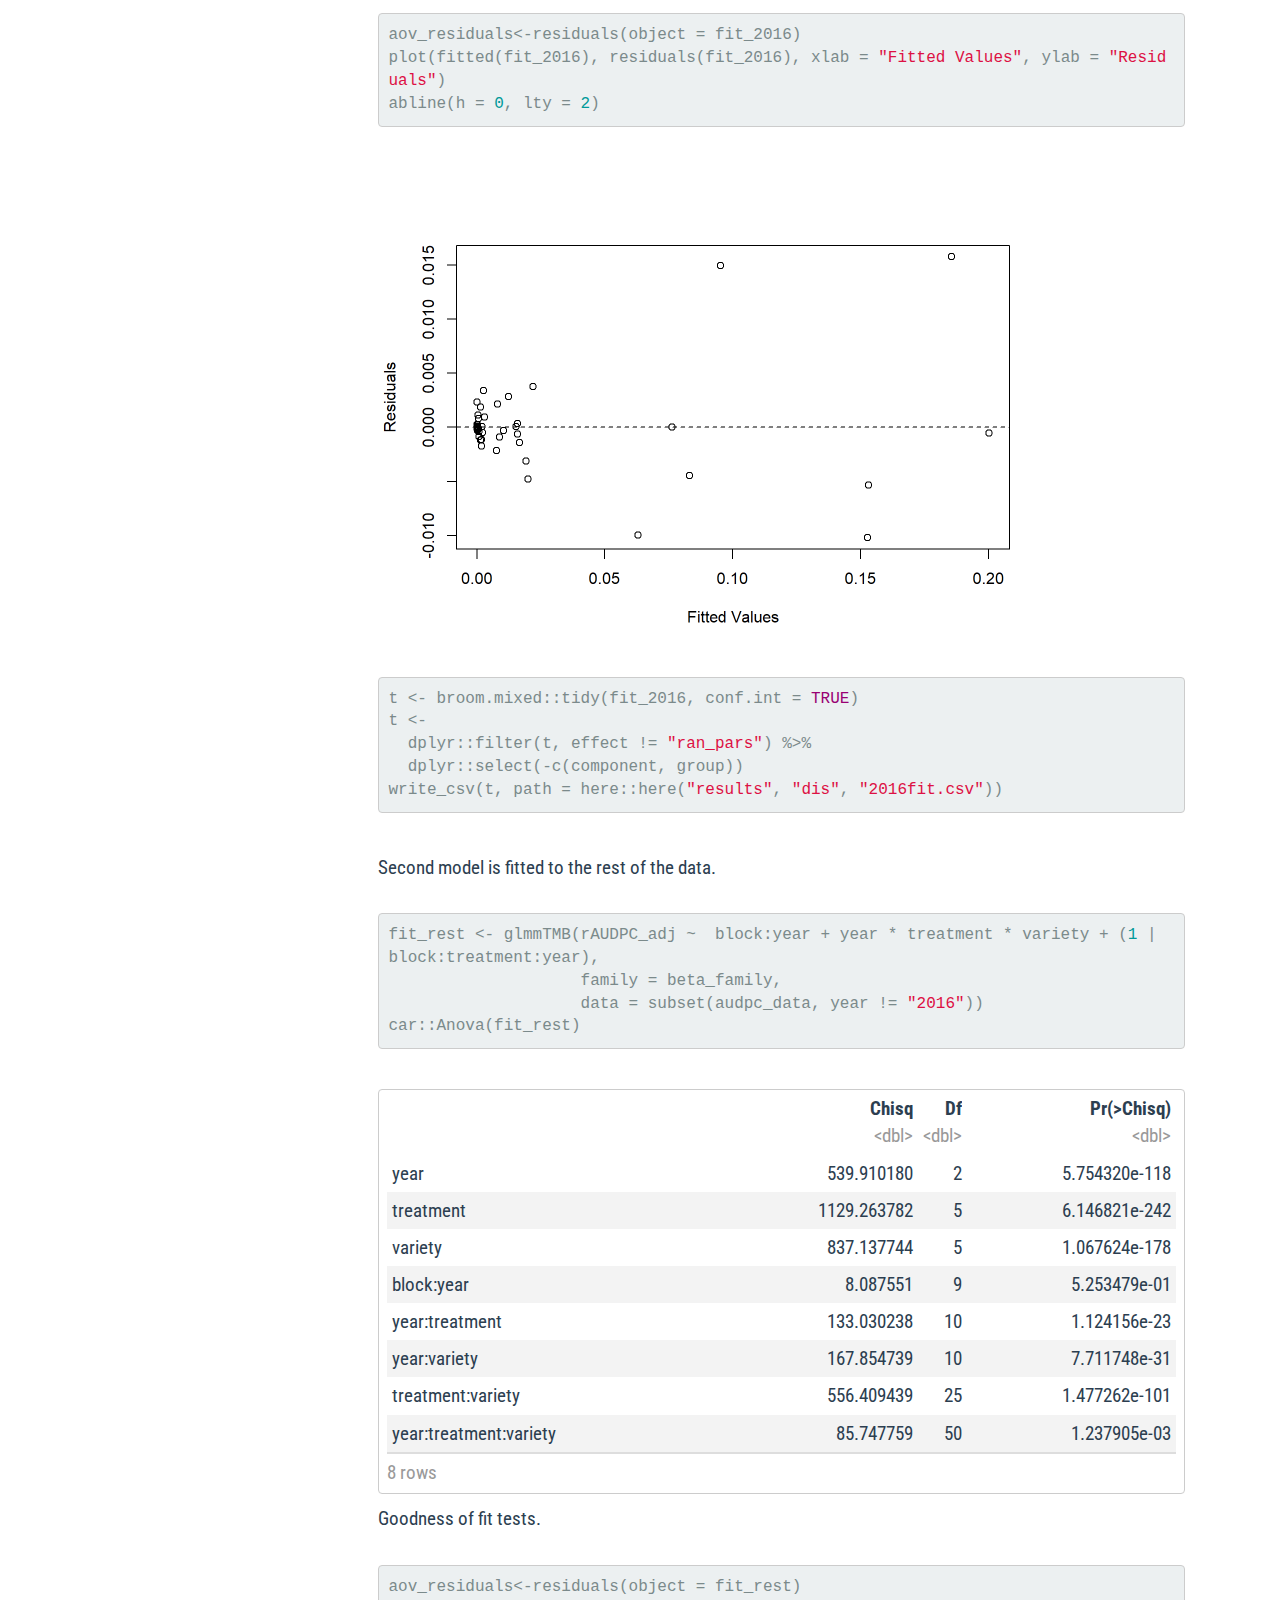
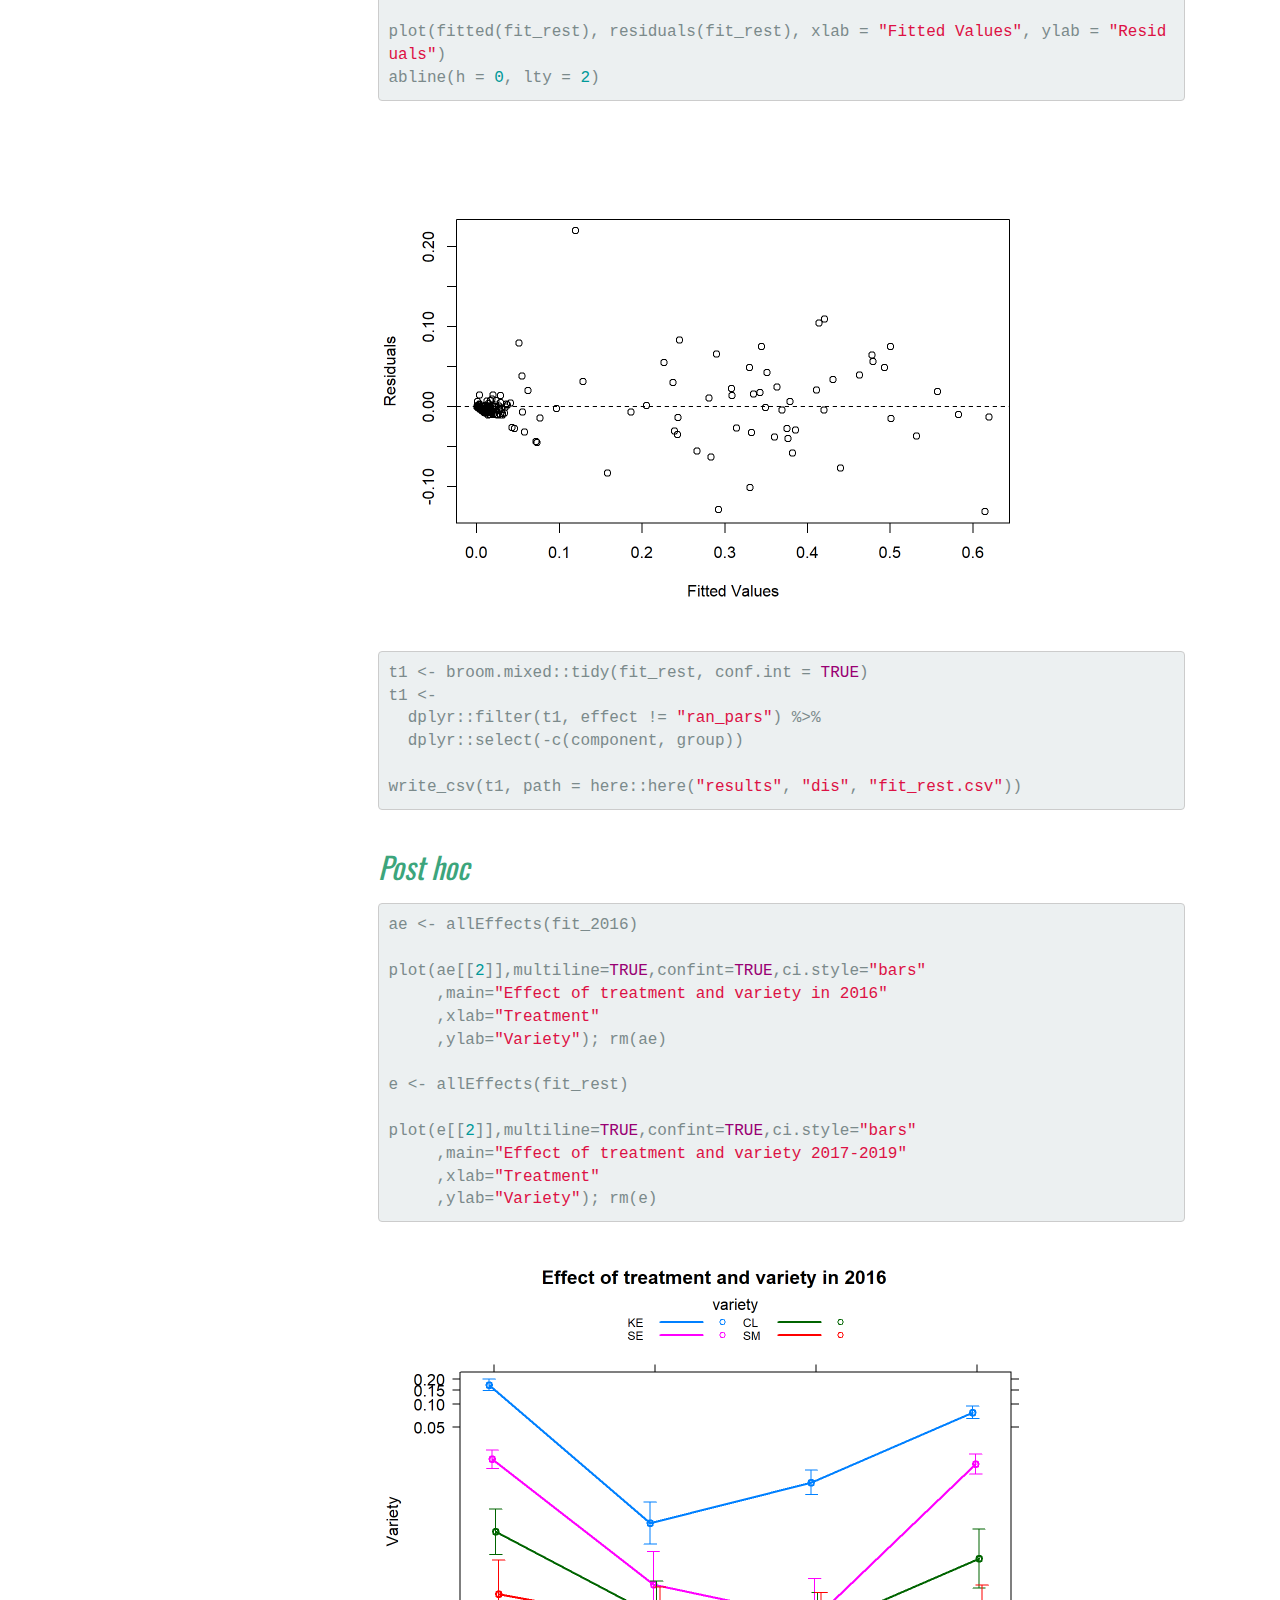
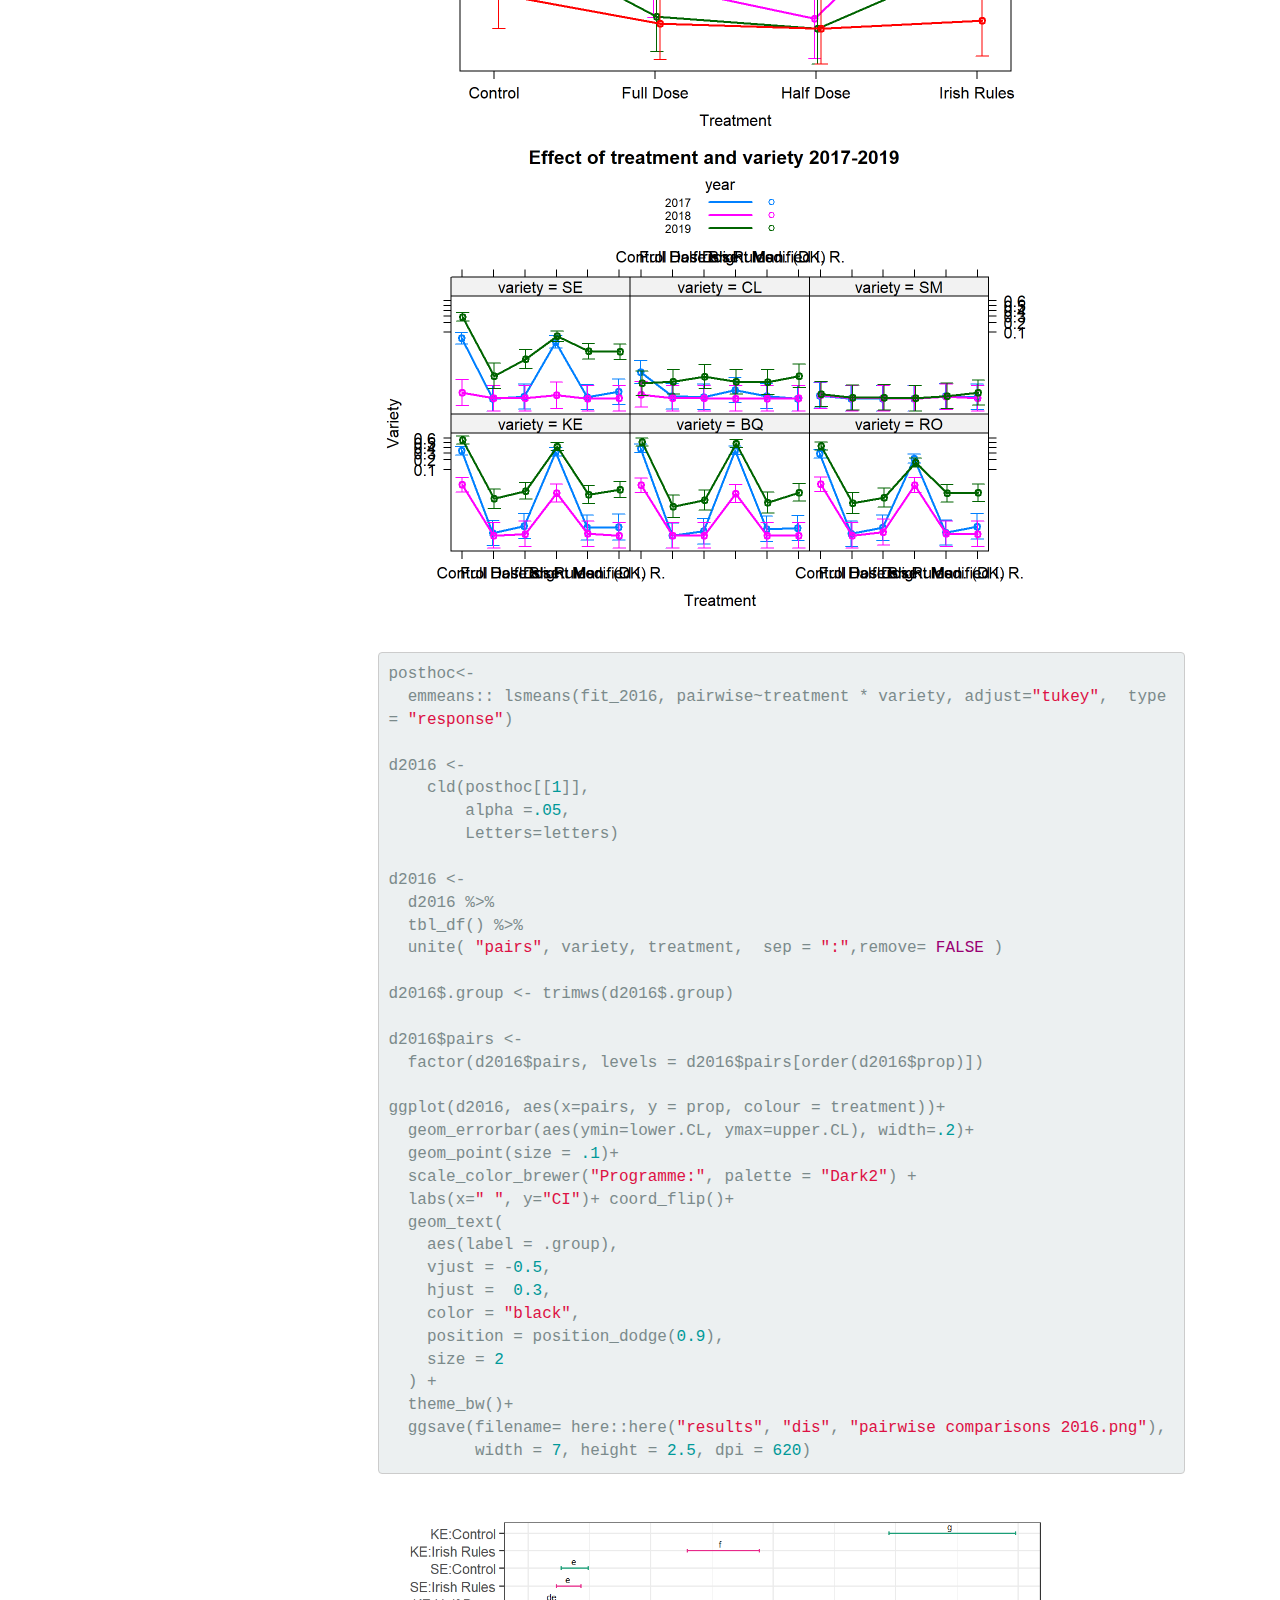
==== commit d51959ea: "dis data page re-kniting" ====
--- a/docs/disdata.html
+++ b/docs/disdata.html
@@ -743,7 +743,7 @@
 car::Anova(fit_rest)</code></pre>
 <div data-pagedtable="false">
 <script data-pagedtable-source type="application/json">
-{"columns":[{"label":[""],"name":["_rn_"],"type":[""],"align":["left"]},{"label":["Chisq"],"name":[1],"type":["dbl"],"align":["right"]},{"label":["Df"],"name":[2],"type":["dbl"],"align":["right"]},{"label":["Pr(>Chisq)"],"name":[3],"type":["dbl"],"align":["right"]}],"data":[{"1":"545.082565","2":"2","3":"4.333362e-119","_rn_":"year"},{"1":"1128.434232","2":"5","3":"9.296235e-242","_rn_":"treatment"},{"1":"833.245182","2":"5","3":"7.424178e-178","_rn_":"variety"},{"1":"8.658633","2":"9","3":"4.693630e-01","_rn_":"block:year"},{"1":"136.210801","2":"10","3":"2.515319e-24","_rn_":"year:treatment"},{"1":"171.057808","2":"10","3":"1.675158e-31","_rn_":"year:variety"},{"1":"558.418941","2":"25","3":"5.636868e-102","_rn_":"treatment:variety"},{"1":"84.977219","2":"50","3":"1.479451e-03","_rn_":"year:treatment:variety"}],"options":{"columns":{"min":{},"max":[10]},"rows":{"min":[10],"max":[10]},"pages":{}}}
+{"columns":[{"label":[""],"name":["_rn_"],"type":[""],"align":["left"]},{"label":["Chisq"],"name":[1],"type":["dbl"],"align":["right"]},{"label":["Df"],"name":[2],"type":["dbl"],"align":["right"]},{"label":["Pr(>Chisq)"],"name":[3],"type":["dbl"],"align":["right"]}],"data":[{"1":"539.910180","2":"2","3":"5.754320e-118","_rn_":"year"},{"1":"1129.263782","2":"5","3":"6.146821e-242","_rn_":"treatment"},{"1":"837.137744","2":"5","3":"1.067624e-178","_rn_":"variety"},{"1":"8.087551","2":"9","3":"5.253479e-01","_rn_":"block:year"},{"1":"133.030238","2":"10","3":"1.124156e-23","_rn_":"year:treatment"},{"1":"167.854739","2":"10","3":"7.711748e-31","_rn_":"year:variety"},{"1":"556.409439","2":"25","3":"1.477262e-101","_rn_":"treatment:variety"},{"1":"85.747759","2":"50","3":"1.237905e-03","_rn_":"year:treatment:variety"}],"options":{"columns":{"min":{},"max":[10]},"rows":{"min":[10],"max":[10]},"pages":{}}}
   </script>
 </div>
 <p>Goodness of fit tests.</p>
@@ -813,16 +813,12 @@
 <pre class="r"><code>posthoc&lt;- emmeans:: lsmeans(fit_rest, ~treatment * variety *year, adjust=&quot;tukey&quot;, type = &quot;response&quot;)
 
 drest &lt;-  posthoc
-(drest &lt;- 
+drest &lt;- 
     cld(posthoc, 
         alpha = .05,
-        Letters=letters))</code></pre>
-<div data-pagedtable="false">
-<script data-pagedtable-source type="application/json">
-{"columns":[{"label":[""],"name":["_rn_"],"type":[""],"align":["left"]},{"label":["treatment"],"name":[1],"type":["fctr"],"align":["left"]},{"label":["variety"],"name":[2],"type":["fctr"],"align":["left"]},{"label":["year"],"name":[3],"type":["fctr"],"align":["left"]},{"label":["prop"],"name":[4],"type":["dbl"],"align":["right"]},{"label":["SE"],"name":[5],"type":["dbl"],"align":["right"]},{"label":["df"],"name":[6],"type":["dbl"],"align":["right"]},{"label":["lower.CL"],"name":[7],"type":["dbl"],"align":["right"]},{"label":["upper.CL"],"name":[8],"type":["dbl"],"align":["right"]},{"label":[".group"],"name":[9],"type":["chr"],"align":["left"]}],"data":[{"1":"Irish Rules","2":"SM","3":"2019","4":"0.0004457069","5":"0.0002363389","6":"313","7":"0.0001569877","8":"0.001264743","9":"a","_rn_":"106"},{"1":"Irish Rules","2":"SM","3":"2018","4":"0.0004625535","5":"0.0002470768","6":"313","7":"0.0001616740","8":"0.001322637","9":"abc","_rn_":"70"},{"1":"Irish Rules","2":"CL","3":"2018","4":"0.0004625625","5":"0.0002470795","6":"313","7":"0.0001616786","8":"0.001322651","9":"abc","_rn_":"64"},{"1":"Blight Man. (DK)","2":"SE","3":"2018","4":"0.0004652964","5":"0.0002484363","6":"313","7":"0.0001627052","8":"0.001329883","9":"abc","_rn_":"59"},{"1":"Blight Man. (DK)","2":"BQ","3":"2018","4":"0.0004653035","5":"0.0002484384","6":"313","7":"0.0001627089","8":"0.001329894","9":"abc","_rn_":"47"},{"1":"Blight Man. (DK)","2":"CL","3":"2018","4":"0.0004653051","5":"0.0002484389","6":"313","7":"0.0001627097","8":"0.001329897","9":"abc","_rn_":"65"},{"1":"Full Dose","2":"BQ","3":"2018","4":"0.0004660939","5":"0.0002487544","6":"313","7":"0.0001630581","8":"0.001331557","9":"abc","_rn_":"44"},{"1":"Full Dose","2":"SM","3":"2018","4":"0.0004660963","5":"0.0002487551","6":"313","7":"0.0001630594","8":"0.001331561","9":"abc","_rn_":"68"},{"1":"Full Dose","2":"CL","3":"2018","4":"0.0004661094","5":"0.0002487590","6":"313","7":"0.0001630661","8":"0.001331581","9":"abc","_rn_":"62"},{"1":"Full Dose","2":"SE","3":"2018","4":"0.0004661103","5":"0.0002487593","6":"313","7":"0.0001630666","8":"0.001331582","9":"abc","_rn_":"56"},{"1":"Full Dose","2":"KE","3":"2018","4":"0.0004661113","5":"0.0002487596","6":"313","7":"0.0001630671","8":"0.001331584","9":"abc","_rn_":"38"},{"1":"Full Dose","2":"RO","3":"2018","4":"0.0004661144","5":"0.0002487605","6":"313","7":"0.0001630687","8":"0.001331588","9":"abc","_rn_":"50"},{"1":"Modified I. R.","2":"SE","3":"2018","4":"0.0004661673","5":"0.0002488084","6":"313","7":"0.0001630736","8":"0.001331850","9":"abc","_rn_":"60"},{"1":"Modified I. R.","2":"SM","3":"2018","4":"0.0004661860","5":"0.0002488140","6":"313","7":"0.0001630832","8":"0.001331879","9":"abc","_rn_":"72"},{"1":"Modified I. R.","2":"BQ","3":"2018","4":"0.0004661866","5":"0.0002488142","6":"313","7":"0.0001630835","8":"0.001331879","9":"abc","_rn_":"48"},{"1":"Modified I. R.","2":"CL","3":"2018","4":"0.0004661880","5":"0.0002488146","6":"313","7":"0.0001630842","8":"0.001331882","9":"abc","_rn_":"66"},{"1":"Modified I. R.","2":"KE","3":"2018","4":"0.0004661920","5":"0.0002488158","6":"313","7":"0.0001630863","8":"0.001331888","9":"abc","_rn_":"42"},{"1":"Half Dose","2":"SE","3":"2018","4":"0.0004663618","5":"0.0002488335","6":"313","7":"0.0001631959","8":"0.001331963","9":"abc","_rn_":"57"},{"1":"Half Dose","2":"BQ","3":"2018","4":"0.0004663653","5":"0.0002488345","6":"313","7":"0.0001631977","8":"0.001331968","9":"abc","_rn_":"45"},{"1":"Half Dose","2":"SM","3":"2018","4":"0.0004663826","5":"0.0002488397","6":"313","7":"0.0001632066","8":"0.001331995","9":"abc","_rn_":"69"},{"1":"Half Dose","2":"CL","3":"2018","4":"0.0004663905","5":"0.0002488420","6":"313","7":"0.0001632106","8":"0.001332007","9":"abc","_rn_":"63"},{"1":"Full Dose","2":"SM","3":"2019","4":"0.0004708028","5":"0.0002492392","6":"313","7":"0.0001661077","8":"0.001333661","9":"ab","_rn_":"104"},{"1":"Half Dose","2":"SM","3":"2019","4":"0.0004777061","5":"0.0002525259","6":"313","7":"0.0001687986","8":"0.001351162","9":"a","_rn_":"105"},{"1":"Full Dose","2":"SM","3":"2017","4":"0.0004800650","5":"0.0002548501","6":"313","7":"0.0001688844","8":"0.001363834","9":"abc","_rn_":"32"},{"1":"Full Dose","2":"BQ","3":"2017","4":"0.0004800654","5":"0.0002548502","6":"313","7":"0.0001688846","8":"0.001363835","9":"abc","_rn_":"8"},{"1":"Full Dose","2":"SE","3":"2017","4":"0.0004800745","5":"0.0002548529","6":"313","7":"0.0001688893","8":"0.001363849","9":"abc","_rn_":"20"},{"1":"Modified I. R.","2":"CL","3":"2017","4":"0.0004804994","5":"0.0002548905","6":"313","7":"0.0001691689","8":"0.001364006","9":"abc","_rn_":"30"},{"1":"Half Dose","2":"SM","3":"2017","4":"0.0004810400","5":"0.0002553413","6":"313","7":"0.0001692456","8":"0.001366456","9":"abc","_rn_":"33"},{"1":"Irish Rules","2":"SM","3":"2017","4":"0.0004822754","5":"0.0002559982","6":"313","7":"0.0001696794","8":"0.001369970","9":"abc","_rn_":"34"},{"1":"Half Dose","2":"KE","3":"2018","4":"0.0005235071","5":"0.0002794695","6":"313","7":"0.0001830886","8":"0.001495922","9":"abc","_rn_":"39"},{"1":"Modified I. R.","2":"RO","3":"2018","4":"0.0005249184","5":"0.0002795866","6":"313","7":"0.0001840207","8":"0.001496383","9":"abc","_rn_":"54"},{"1":"Blight Man. (DK)","2":"RO","3":"2018","4":"0.0005302919","5":"0.0002820964","6":"313","7":"0.0001861473","8":"0.001509722","9":"abcd","_rn_":"53"},{"1":"Blight Man. (DK)","2":"SM","3":"2018","4":"0.0005309565","5":"0.0002824449","6":"313","7":"0.0001863840","8":"0.001511585","9":"abcd","_rn_":"71"},{"1":"Blight Man. (DK)","2":"KE","3":"2018","4":"0.0005371434","5":"0.0002856687","6":"313","7":"0.0001886019","8":"0.001528814","9":"abcd","_rn_":"41"},{"1":"Blight Man. (DK)","2":"SE","3":"2017","4":"0.0005402452","5":"0.0002867931","6":"313","7":"0.0001900542","8":"0.001534703","9":"abc","_rn_":"23"},{"1":"Blight Man. (DK)","2":"SM","3":"2019","4":"0.0005409855","5":"0.0002871186","6":"313","7":"0.0001903612","8":"0.001536428","9":"abc","_rn_":"107"},{"1":"Modified I. R.","2":"SM","3":"2017","4":"0.0005481678","5":"0.0002917103","6":"313","7":"0.0001923487","8":"0.001561177","9":"abcd","_rn_":"36"},{"1":"Half Dose","2":"CL","3":"2017","4":"0.0005495369","5":"0.0002917206","6":"313","7":"0.0001933257","8":"0.001561058","9":"abcd","_rn_":"27"},{"1":"Full Dose","2":"RO","3":"2017","4":"0.0005583624","5":"0.0002964556","6":"313","7":"0.0001963951","8":"0.001586397","9":"abcd","_rn_":"14"},{"1":"Half Dose","2":"SE","3":"2017","4":"0.0005632408","5":"0.0002984780","6":"313","7":"0.0001985041","8":"0.001597084","9":"abcd","_rn_":"21"},{"1":"Full Dose","2":"CL","3":"2017","4":"0.0005746665","5":"0.0003043359","6":"313","7":"0.0002026666","8":"0.001628370","9":"abcd","_rn_":"26"},{"1":"Blight Man. (DK)","2":"SM","3":"2017","4":"0.0005785756","5":"0.0003062567","6":"313","7":"0.0002041486","8":"0.001638610","9":"abcd","_rn_":"35"},{"1":"Blight Man. (DK)","2":"CL","3":"2017","4":"0.0005818199","5":"0.0003079660","6":"313","7":"0.0002052987","8":"0.001647749","9":"abcd","_rn_":"29"},{"1":"Full Dose","2":"KE","3":"2017","4":"0.0005854734","5":"0.0003100567","6":"313","7":"0.0002064786","8":"0.001658965","9":"abcd","_rn_":"2"},{"1":"Control","2":"SM","3":"2018","4":"0.0005996259","5":"0.0003236842","6":"313","7":"0.0002072541","8":"0.001733545","9":"abcde","_rn_":"67"},{"1":"Irish Rules","2":"SE","3":"2018","4":"0.0006001682","5":"0.0003247522","6":"313","7":"0.0002069148","8":"0.001739522","9":"abcde","_rn_":"58"},{"1":"Blight Man. (DK)","2":"RO","3":"2017","4":"0.0006120820","5":"0.0003239490","6":"313","7":"0.0002159987","8":"0.001733216","9":"abcde","_rn_":"17"},{"1":"Half Dose","2":"RO","3":"2018","4":"0.0006123586","5":"0.0003290308","6":"313","7":"0.0002126951","8":"0.001761684","9":"abcde","_rn_":"51"},{"1":"Control","2":"SM","3":"2017","4":"0.0006178530","5":"0.0003275141","6":"313","7":"0.0002176802","8":"0.001752394","9":"abcde","_rn_":"31"},{"1":"Control","2":"SM","3":"2019","4":"0.0006186769","5":"0.0003259822","6":"313","7":"0.0002193400","8":"0.001743790","9":"abcd","_rn_":"103"},{"1":"Control","2":"CL","3":"2018","4":"0.0006456843","5":"0.0003442558","6":"313","7":"0.0002261082","8":"0.001842409","9":"abcde","_rn_":"61"},{"1":"Half Dose","2":"BQ","3":"2017","4":"0.0006832098","5":"0.0003637093","6":"313","7":"0.0002396274","8":"0.001946324","9":"abcde","_rn_":"9"},{"1":"Modified I. R.","2":"SM","3":"2019","4":"0.0007060914","5":"0.0003723337","6":"313","7":"0.0002501185","8":"0.001991660","9":"abcde","_rn_":"108"},{"1":"Control","2":"SE","3":"2018","4":"0.0007620150","5":"0.0004088735","6":"313","7":"0.0002650505","8":"0.002188738","9":"abcdef","_rn_":"55"},{"1":"Blight Man. (DK)","2":"BQ","3":"2017","4":"0.0008319276","5":"0.0004397778","6":"313","7":"0.0002939207","8":"0.002352412","9":"abcdef","_rn_":"11"},{"1":"Modified I. R.","2":"SE","3":"2017","4":"0.0008365438","5":"0.0004425640","6":"313","7":"0.0002953104","8":"0.002367379","9":"abcdef","_rn_":"24"},{"1":"Modified I. R.","2":"BQ","3":"2017","4":"0.0008888378","5":"0.0004716874","6":"313","7":"0.0003127529","8":"0.002523382","9":"abcdefg","_rn_":"12"},{"1":"Half Dose","2":"RO","3":"2017","4":"0.0009255192","5":"0.0004930282","6":"313","7":"0.0003243590","8":"0.002637917","9":"abcdefgh","_rn_":"15"},{"1":"Blight Man. (DK)","2":"KE","3":"2017","4":"0.0009315511","5":"0.0004922459","6":"313","7":"0.0003292407","8":"0.002632822","9":"abcdefgh","_rn_":"5"},{"1":"Modified I. R.","2":"KE","3":"2017","4":"0.0009649269","5":"0.0005143912","6":"313","7":"0.0003379092","8":"0.002752224","9":"abcdefgh","_rn_":"6"},{"1":"Irish Rules","2":"CL","3":"2017","4":"0.0009676703","5":"0.0005112276","6":"313","7":"0.0003420741","8":"0.002734248","9":"abcdefgh","_rn_":"28"},{"1":"Modified I. R.","2":"RO","3":"2017","4":"0.0010198377","5":"0.0005418636","6":"313","7":"0.0003583738","8":"0.002898650","9":"abcdefgh","_rn_":"18"},{"1":"Half Dose","2":"KE","3":"2017","4":"0.0010603594","5":"0.0005570531","6":"313","7":"0.0003770200","8":"0.002978544","9":"abcdefgh","_rn_":"3"},{"1":"Control","2":"CL","3":"2019","4":"0.0015237284","5":"0.0007915255","6":"313","7":"0.0005479835","8":"0.004229542","9":"abcdefghi","_rn_":"97"},{"1":"Blight Man. (DK)","2":"CL","3":"2019","4":"0.0017108565","5":"0.0008890831","6":"313","7":"0.0006149884","8":"0.004750206","9":"abcdefghij","_rn_":"101"},{"1":"Full Dose","2":"CL","3":"2019","4":"0.0017256059","5":"0.0008957175","6":"313","7":"0.0006210168","8":"0.004785496","9":"abcdefghijk","_rn_":"98"},{"1":"Irish Rules","2":"CL","3":"2019","4":"0.0017362940","5":"0.0008900425","6":"313","7":"0.0006328672","8":"0.004754432","9":"abcdefghijk","_rn_":"100"},{"1":"Half Dose","2":"CL","3":"2019","4":"0.0026371189","5":"0.0013219937","6":"313","7":"0.0009825424","8":"0.007058275","9":"abcdefghijkl","_rn_":"99"},{"1":"Full Dose","2":"SE","3":"2019","4":"0.0028180451","5":"0.0014670067","6":"313","7":"0.0010107461","8":"0.007831612","9":"abcdefghijkl","_rn_":"92"},{"1":"Modified I. R.","2":"CL","3":"2019","4":"0.0028183369","5":"0.0014053641","6":"313","7":"0.0010554953","8":"0.007503284","9":"abcdefghijkl","_rn_":"102"},{"1":"Control","2":"CL","3":"2017","4":"0.0041973865","5":"0.0020060059","6":"313","7":"0.0016367765","8":"0.010720855","9":"abcdefghijkl","_rn_":"25"},{"1":"Full Dose","2":"BQ","3":"2019","4":"0.0048378759","5":"0.0022645290","6":"313","7":"0.0019230943","8":"0.012116879","9":"abcdefghijklm","_rn_":"80"},{"1":"Full Dose","2":"RO","3":"2019","4":"0.0062727498","5":"0.0027835522","6":"313","7":"0.0026149926","8":"0.014970053","9":"abcdefghijklm","_rn_":"86"},{"1":"Blight Man. (DK)","2":"BQ","3":"2019","4":"0.0065391381","5":"0.0028722147","6":"313","7":"0.0027502671","8":"0.015466745","9":"abcdefghijklm","_rn_":"83"},{"1":"Half Dose","2":"BQ","3":"2019","4":"0.0080707144","5":"0.0033980245","6":"313","7":"0.0035172242","8":"0.018410358","9":"bcdefghijklmn","_rn_":"81"},{"1":"Full Dose","2":"KE","3":"2019","4":"0.0089782286","5":"0.0036815650","6":"313","7":"0.0039976001","8":"0.020039394","9":"cdefghijklmn","_rn_":"74"},{"1":"Half Dose","2":"RO","3":"2019","4":"0.0100092428","5":"0.0039968578","6":"313","7":"0.0045511462","8":"0.021869317","9":"defghijklmn","_rn_":"87"},{"1":"Half Dose","2":"SE","3":"2019","4":"0.0111277444","5":"0.0043711291","6":"313","7":"0.0051238611","8":"0.023996987","9":"efghijklmn","_rn_":"93"},{"1":"Blight Man. (DK)","2":"KE","3":"2019","4":"0.0125702685","5":"0.0046981208","6":"313","7":"0.0060087605","8":"0.026108677","9":"fghijklmno","_rn_":"77"},{"1":"Blight Man. (DK)","2":"RO","3":"2019","4":"0.0141678569","5":"0.0050831169","6":"313","7":"0.0069739355","8":"0.028569129","9":"ghijklmno","_rn_":"89"},{"1":"Irish Rules","2":"BQ","3":"2018","4":"0.0144118885","5":"0.0051841530","6":"313","7":"0.0070805572","8":"0.029111645","9":"ghijklmno","_rn_":"46"},{"1":"Modified I. R.","2":"RO","3":"2019","4":"0.0147024060","5":"0.0052456596","6":"313","7":"0.0072648503","8":"0.029527847","9":"ghijklmno","_rn_":"90"},{"1":"Irish Rules","2":"KE","3":"2018","4":"0.0150906207","5":"0.0053858353","6":"313","7":"0.0074544546","8":"0.030310218","9":"ghijklmno","_rn_":"40"},{"1":"Modified I. R.","2":"BQ","3":"2019","4":"0.0152130489","5":"0.0053809722","6":"313","7":"0.0075624557","8":"0.030366579","9":"hijklmno","_rn_":"84"},{"1":"Half Dose","2":"KE","3":"2019","4":"0.0171817940","5":"0.0058468080","6":"313","7":"0.0087681224","8":"0.033396998","9":"ijklmno","_rn_":"75"},{"1":"Modified I. R.","2":"KE","3":"2019","4":"0.0193270017","5":"0.0063492668","6":"313","7":"0.0100921151","8":"0.036699073","9":"ijklmno","_rn_":"78"},{"1":"Modified I. R.","2":"SE","3":"2019","4":"0.0203600279","5":"0.0065653782","6":"313","7":"0.0107582137","8":"0.038200629","9":"jklmno","_rn_":"96"},{"1":"Blight Man. (DK)","2":"SE","3":"2019","4":"0.0210598299","5":"0.0066804462","6":"313","7":"0.0112433764","8":"0.039107917","9":"klmno","_rn_":"95"},{"1":"Control","2":"BQ","3":"2018","4":"0.0286446362","5":"0.0082603860","6":"313","7":"0.0161769894","8":"0.050230536","9":"lmno","_rn_":"43"},{"1":"Irish Rules","2":"RO","3":"2018","4":"0.0289465731","5":"0.0083232348","6":"313","7":"0.0163740844","8":"0.050675239","9":"lmno","_rn_":"52"},{"1":"Control","2":"KE","3":"2018","4":"0.0298153866","5":"0.0085513572","6":"313","7":"0.0168879291","8":"0.052114052","9":"lmno","_rn_":"37"},{"1":"Control","2":"RO","3":"2018","4":"0.0308316372","5":"0.0086937874","6":"313","7":"0.0176301861","8":"0.053381156","9":"lmno","_rn_":"49"},{"1":"Irish Rules","2":"SE","3":"2017","4":"0.0490979458","5":"0.0118678341","6":"313","7":"0.0303615282","8":"0.078461194","9":"mnop","_rn_":"22"},{"1":"Control","2":"SE","3":"2017","4":"0.0652134231","5":"0.0142726799","6":"313","7":"0.0421555320","8":"0.099572256","9":"nop","_rn_":"19"},{"1":"Irish Rules","2":"SE","3":"2019","4":"0.0690127086","5":"0.0142254896","6":"313","7":"0.0457561850","8":"0.102816213","9":"op","_rn_":"94"},{"1":"Irish Rules","2":"RO","3":"2019","4":"0.1505356338","5":"0.0242195259","6":"313","7":"0.1087992449","8":"0.204606716","9":"pqr","_rn_":"88"},{"1":"Irish Rules","2":"RO","3":"2017","4":"0.2175471189","5":"0.0312405242","6":"313","7":"0.1623118382","8":"0.285180045","9":"q st","_rn_":"16"},{"1":"Control","2":"SE","3":"2019","4":"0.2691359643","5":"0.0346968062","6":"313","7":"0.2065125494","8":"0.342551380","9":"qrs u","_rn_":"91"},{"1":"Control","2":"RO","3":"2017","4":"0.2923392839","5":"0.0365709495","6":"313","7":"0.2258543431","8":"0.369065095","9":"qrstuv","_rn_":"13"},{"1":"Irish Rules","2":"KE","3":"2017","4":"0.3239236227","5":"0.0383003195","6":"313","7":"0.2535237668","8":"0.403310440","9":"qrstuv","_rn_":"4"},{"1":"Control","2":"KE","3":"2017","4":"0.3449611800","5":"0.0394287496","6":"313","7":"0.2719823014","8":"0.426061912","9":"qrstuv","_rn_":"1"},{"1":"Irish Rules","2":"BQ","3":"2017","4":"0.3507364915","5":"0.0397977690","6":"313","7":"0.2769446695","8":"0.432431162","9":"r  uv","_rn_":"10"},{"1":"Control","2":"BQ","3":"2017","4":"0.3888289651","5":"0.0410749313","6":"313","7":"0.3116704786","8":"0.471991016","9":"stuv","_rn_":"7"},{"1":"Irish Rules","2":"KE","3":"2019","4":"0.4067583124","5":"0.0412291310","6":"313","7":"0.3288129720","8":"0.489699785","9":"stuv","_rn_":"76"},{"1":"Control","2":"RO","3":"2019","4":"0.4144736182","5":"0.0413119205","6":"313","7":"0.3361634279","8":"0.497358706","9":"t v","_rn_":"85"},{"1":"Irish Rules","2":"BQ","3":"2019","4":"0.4651586837","5":"0.0427746032","6":"313","7":"0.3827522490","8":"0.549512102","9":"stuv","_rn_":"82"},{"1":"Control","2":"BQ","3":"2019","4":"0.4967264475","5":"0.0424433395","6":"313","7":"0.4140737029","8":"0.579558494","9":"v","_rn_":"79"},{"1":"Control","2":"KE","3":"2019","4":"0.5350887696","5":"0.0423451474","6":"313","7":"0.4515693763","8":"0.616685676","9":"v","_rn_":"73"}],"options":{"columns":{"min":{},"max":[10]},"rows":{"min":[10],"max":[10]},"pages":{}}}
-  </script>
-</div>
-<pre class="r"><code>drest &lt;- 
+        Letters=letters)
+
+drest &lt;- 
   drest %&gt;% 
   tbl_df() %&gt;% 
   unite( &quot;pairs&quot;, variety, treatment, year, year, sep = &quot;:&quot;,remove= FALSE )
@@ -855,20 +851,52 @@
 rm(p_rest)</code></pre>
 <p>The model fits are combined in a single data set and presented in one figure.</p>
 <pre class="r"><code>d2016$year &lt;- factor(2016)
-d1 &lt;- 
+ddis &lt;- 
   dplyr::bind_rows(d2016, drest)
 
 
-d1 &lt;- 
-  d1 %&gt;% 
+audpc_data &lt;- 
+audpc_data %&gt;% 
+  ungroup() %&gt;% 
+  mutate(treatment = ifelse(treatment == &quot;Control&quot;, &quot;Untreated Control&quot;,
+                          ifelse(treatment == &quot;Full Dose&quot; , &quot;Full dose (100)&quot;,
+                                 ifelse(treatment == &quot;Half Dose&quot;, &quot;Half dose (50)&quot;,
+                                        ifelse(treatment == &quot;Irish Rules&quot;, &quot;Irish Rules (IRp)&quot;,
+                                               ifelse(treatment == &quot;Blight Man. (DK)&quot;, &quot;Blight Man. (BMp)&quot;,
+                                                      ifelse(treatment == &quot;Modified I. R.&quot;, &quot;Modified I. R. (MIRp)&quot;, &quot;&quot;)))))))
+
+audpc_data$treatment &lt;- 
+  factor(audpc_data$treatment, 
+         levels = c(&quot;Untreated Control&quot;, &quot;Full dose (100)&quot;,&quot;Half dose (50)&quot;,&quot;Irish Rules (IRp)&quot;,&quot;Blight Man. (BMp)&quot; ,&quot;Modified I. R. (MIRp)&quot;))
+
+
+ ddis &lt;- 
+  ddis %&gt;% 
+  ungroup() %&gt;% 
+  mutate(treatment = ifelse(treatment == &quot;Control&quot;, &quot;Untreated Control&quot;,
+                          ifelse(treatment == &quot;Full Dose&quot; , &quot;Full dose (100)&quot;,
+                                 ifelse(treatment == &quot;Half Dose&quot;, &quot;Half dose (50)&quot;,
+                                        ifelse(treatment == &quot;Irish Rules&quot;, &quot;Irish Rules (IRp)&quot;,
+                                               ifelse(treatment == &quot;Blight Man. (DK)&quot;, &quot;Blight Man. (BMp)&quot;,
+                                                      ifelse(treatment == &quot;Modified I. R.&quot;, &quot;Modified I. R. (MIRp)&quot;, &quot;&quot;)))))))
+
+ ddis$treatment &lt;- 
+  factor(ddis$treatment, 
+         levels = c(&quot;Untreated Control&quot;, &quot;Full dose (100)&quot;,&quot;Half dose (50)&quot;,&quot;Irish Rules (IRp)&quot;,&quot;Blight Man. (BMp)&quot; ,&quot;Modified I. R. (MIRp)&quot;))
+
+
+ddis &lt;- 
+  ddis %&gt;% 
   mutate(variety = factor(variety, levels =c(&quot;KE&quot;,&quot;BQ&quot;, &quot;RO&quot;, &quot;SE&quot;, &quot;CL&quot;,&quot;SM&quot;)))  %&gt;% 
-  mutate(year = factor(year, levels =c(&quot;2016&quot;,&quot;2017&quot;, &quot;2018&quot;, &quot;2019&quot;))) %&gt;% 
-  mutate(treatment = factor(treatment, levels = c(&quot;Control&quot;, &quot;Full Dose&quot;,&quot;Half Dose&quot;,&quot;Irish Rules&quot;,&quot;Blight Man. (DK)&quot; ,&quot;Modified I. R.&quot;)))</code></pre>
+  mutate(year = factor(year, levels =c(&quot;2016&quot;,&quot;2017&quot;, &quot;2018&quot;, &quot;2019&quot;)))
+
+saveRDS(ddis, file = here::here(&quot;results&quot;, &quot;dis&quot;,  &quot;dis_fin.RDS&quot;))
+saveRDS(audpc_data, file = here::here(&quot;results&quot;, &quot;dis&quot;,  &quot;dis_audpc_fin.RDS&quot;))</code></pre>
 <pre class="r"><code>#Set the position dodge
 dodging &lt;-  .8
 
 p_fin &lt;- 
-d1 %&gt;%
+ddis %&gt;%
   mutate(
     line_positions = as.numeric(factor(variety, levels = unique(variety))),
     line_positions = line_positions + .5,
@@ -927,7 +955,6 @@
   dpi = 820
 )
 
-saveRDS(p_fin, file = here::here(&quot;results&quot;, &quot;dis&quot;,  &quot;dis_plot_fin.RDS&quot;))
 
 rm(p_fin)</code></pre>
 <pre class="r"><code>session_info()</code></pre>
@@ -941,7 +968,7 @@
 ##  collate  English_United States.1252  
 ##  ctype    English_United States.1252  
 ##  tz       Europe/London               
-##  date     2019-12-16                  
+##  date     2019-12-19                  
 ## 
 ## - Packages --------------------------------------------------------------
 ##  ! package      * version  date       lib source        
